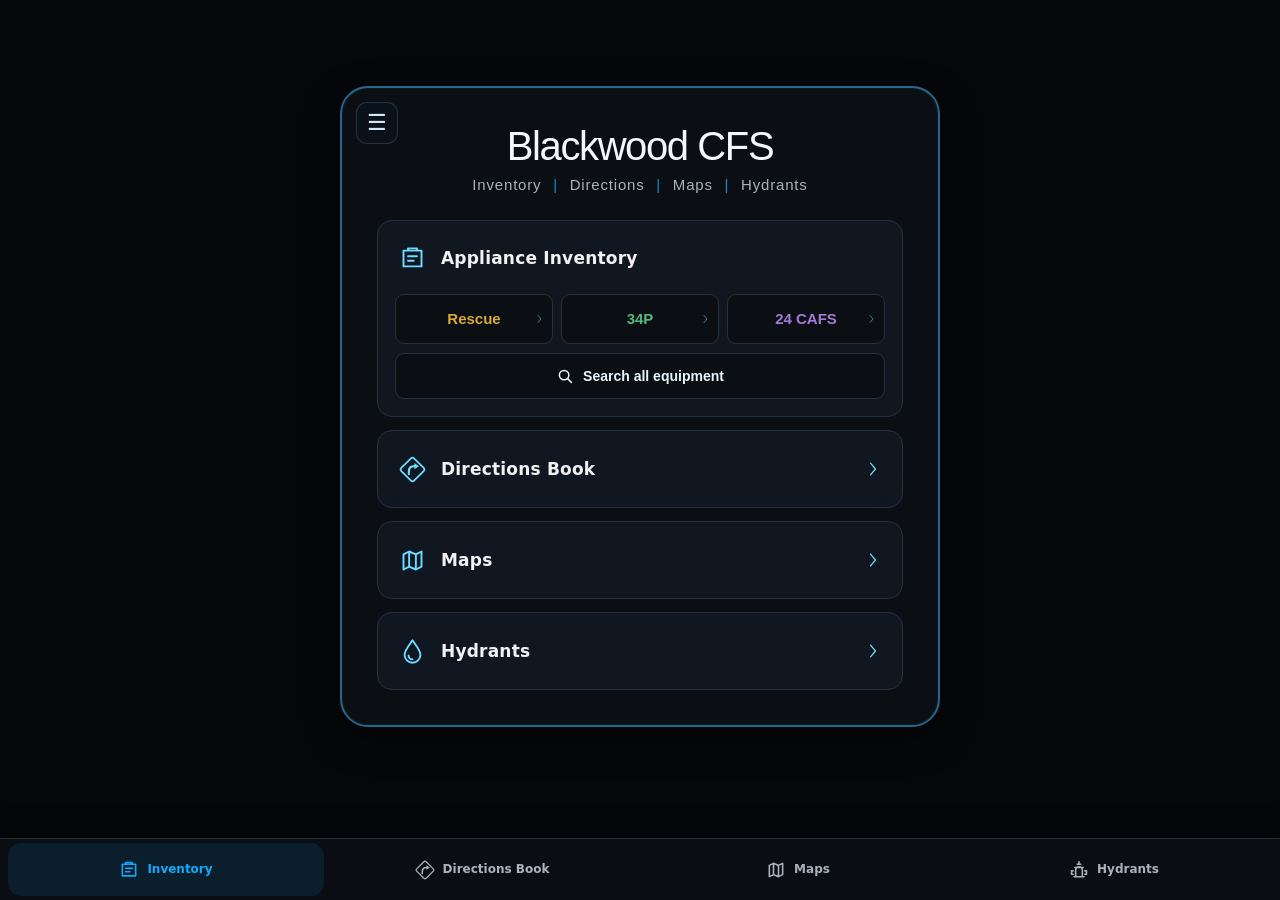
==== index.html @ 90e68436 "c" ====
<!doctype html>
<html lang="en">
<head>
<!--
Blackwood CFS v2.0 standard photo folders:
photos/rescue/lockers/  and photos/rescue/items/
photos/34p/lockers/     and photos/34p/items/
photos/cafs24/lockers/  and photos/cafs24/items/
Every displayed file caption is intended to show the full path to use.
-->

<meta charset="utf-8">
<meta name="viewport" content="width=device-width, initial-scale=1, viewport-fit=cover">
<title>Blackwood CFS</title>
<script>
try {
  let initialPalette = localStorage.getItem("inventoryPalette") || "default-blue";
  if (!localStorage.getItem("inventoryDefaultBlueMigration.v1")) {
    if (!["default-blue", "light"].includes(initialPalette)) {
      initialPalette = "default-blue";
      localStorage.setItem("inventoryPalette", initialPalette);
    }
    localStorage.setItem("inventoryDefaultBlueMigration.v1", "1");
  }
  if (initialPalette === "light") document.documentElement.classList.add("inventory-light-preload");
  if (initialPalette === "default-blue") document.documentElement.classList.add("inventory-default-blue-preload");
} catch(e) {}
</script>


<style>
:root {
  --bg: #f8fafc;
  --surface: #ffffff;
  --surface-2: #f1f5f9;
  --card: #ffffff;
  --text: #1f2937;
  --muted: #64748b;
  --line: #e2e8f0;
  --accent: #b3261e;
  --accent-2: #6750a4;
  --accent-soft: #fceeee;
  --success-bg: #e8f5e9;
  --success-text: #1b5e20;
  --danger-bg: #ffebee;
  --danger-text: #b71c1c;
  --warning-bg: #fff8e1;
  --warning-text: #7a4f01;
  --shadow: 0 1px 3px rgba(15, 23, 42, 0.08), 0 8px 24px rgba(15, 23, 42, 0.06);
  --glow: 0 0 0 rgba(0,0,0,0);
}

body.dark {
  --bg: #060b16;
  --surface: #0b1220;
  --surface-2: #111c2f;
  --card: #0f1a2b;
  --text: #e6f7ff;
  --muted: #93a9c7;
  --line: #23425f;
  --accent: #28d7ff;
  --accent-2: #7c3cff;
  --accent-soft: rgba(40, 215, 255, 0.09);
  --success-bg: rgba(20, 184, 166, 0.16);
  --success-text: #7ef9e7;
  --danger-bg: rgba(255, 82, 119, 0.15);
  --danger-text: #ff9aae;
  --warning-bg: rgba(245, 158, 11, 0.16);
  --warning-text: #ffd68a;
  --shadow:
    0 1px 2px rgba(0,0,0,0.75),
    0 10px 30px rgba(0,0,0,0.42),
    0 0 18px rgba(40, 215, 255, 0.055);
  --glow:
    0 0 0 1px rgba(40, 215, 255, 0.18),
    0 0 18px rgba(40, 215, 255, 0.18);
}

* { box-sizing: border-box; }

html { scroll-behavior: smooth; }

body {
  margin: 0;
  font-family: Roboto, -apple-system, BlinkMacSystemFont, "Segoe UI", Arial, sans-serif;
  background:
    radial-gradient(circle at top left, rgba(103,80,164,0.08), transparent 34rem),
    var(--bg);
  color: var(--text);
  transition: background 0.2s ease, color 0.2s ease;
}

header {
  position: sticky;
  top: 0;
  z-index: 20;
  background: color-mix(in srgb, var(--surface) 94%, transparent);
  backdrop-filter: blur(14px);
  border-bottom: 1px solid var(--line);
  padding: 12px 16px 10px;
  box-shadow:
    0 1px 2px rgba(15,23,42,0.05),
    0 4px 12px rgba(15,23,42,0.06);
}

.header-top {
  display: flex;
  justify-content: space-between;
  gap: 12px;
  align-items: flex-start;
}

.header-actions {
  display: flex;
  gap: 8px;
  align-items: center;
  flex: 0 0 auto;
}

h1 {
  margin: 0;
  font-size: 1.24rem;
  line-height: 1.18;
  font-weight: 600;
  letter-spacing: -0.02em;
}

.built {
  color: var(--muted);
  font-size: 0.78rem;
  white-space: nowrap;
  margin-top: 3px;
}

.search {
  justify-content: center;
  margin-top: 12px;
  display: flex;
  gap: 8px;
}

input {
  flex: 1;
  padding: 12px 14px;
  border: 1px solid var(--line);
  border-radius: 999px;
  font-size: 1rem;
  background: var(--surface);
  color: var(--text);
  outline: none;
  box-shadow: inset 0 0 0 1px transparent;
}

input:focus {
  border-color: var(--accent-2);
  box-shadow: 0 0 0 3px color-mix(in srgb, var(--accent-2) 22%, transparent);
}

button {
  border: 1px solid var(--line);
  background: var(--surface);
  color: var(--text);
  border-radius: 999px;
  padding: 9px 13px;
  cursor: pointer;
  font-size: 0.9rem;
  box-shadow: 0 1px 2px rgba(15,23,42,0.06);
  transition: transform 0.12s ease, background 0.12s ease, border-color 0.12s ease;
}

button:hover {
  transform: translateY(-1px);
  background: var(--surface-2);
}

button.active {
  background: var(--accent);
  color: white;
  border-color: var(--accent);
}

body.dark button.active {
  color: #2b0b08;
}

.toggle-pill {
  display: inline-flex;
  align-items: center;
  gap: 6px;
  padding-inline: 11px;
}

.tabs {
  justify-content: flex-start;
  margin-top: 12px;
  margin-bottom: 0px;
  display: flex;
  gap: 8px;
  overflow-x: auto;
  padding-top: 4px;
  padding-bottom: 10px;
  padding-left: 4px;
  padding-right: 10px;
  scroll-padding-left: 12px;
  -webkit-overflow-scrolling: touch;
}

main {
  max-width: 1120px;
  margin: 0 auto;
  padding: 16px;
}

.summary:empty {
  display: none;
}

.summary {
  display: grid;
  grid-template-columns: repeat(3, 1fr);
  gap: 6px;
  margin-bottom: 8px;
}

.stat {
  text-align:center;
  background: var(--surface);
  border: 1px solid var(--line);
  border-radius: 12px;
  padding: 6px 8px;
  box-shadow: 0 1px 2px rgba(15,23,42,0.04);
}

.stat strong {
  display: block;
  font-size: 0.95rem;
  font-weight: 600;
  line-height: 1.1;
}

.stat span {
  color: var(--muted);
  font-size: 0.68rem;
  line-height: 1.1;
}

.stat-button {
  cursor: pointer;
  color: var(--text);
  font: inherit;
}

.stat-button:hover {
  transform: translateY(-1px);
  border-color: var(--accent);
}

.stat-ok {
  background: color-mix(in srgb, var(--success-bg) 42%, var(--surface));
  border-color: color-mix(in srgb, var(--success-text) 18%, var(--line));
}

.stat-alert {
  background: color-mix(in srgb, var(--danger-bg) 42%, var(--surface));
  border-color: color-mix(in srgb, var(--danger-text) 22%, var(--line));
}

.stat-alert strong {
  color: var(--danger-text);
}

.stat-ok strong {
  color: var(--success-text);
}

#expandCollapseStat strong {
  font-size: 1.35rem;
}

#starredStat strong {
  color: color-mix(in srgb, var(--accent-2) 75%, var(--text));
}

.photo-card {
  background: var(--surface);
  border: 1px solid var(--line);
  border-radius: 22px;
  overflow: hidden;
  margin-bottom: 14px;
  box-shadow: var(--shadow);
}

.photo-card img {
  width: 100%;
  max-height: 440px;
  object-fit: contain;
  background: #0b1120;
  display: block;
}

.photo-card img + img {
  border-top: 1px solid var(--line);
}

.photo-card .photo-text {
  text-align:center;
  padding: 14px 16px;
}

.photo-card h2 {
  margin: 0 0 4px;
  font-size: 1.16rem;
  font-weight: 600;
}

.photo-card p {
  margin: 0;
  color: var(--muted);
}

.group {
  background: var(--surface);
  border: 1px solid var(--line);
  border-radius: 22px;
  margin-bottom: 14px;
  overflow: hidden;
  box-shadow: var(--shadow);
}

.group-title {
  position: relative;
  padding: 14px 44px 14px 16px;
  background: var(--accent-soft);
  border-bottom: 1px solid var(--line);
  cursor: pointer;
  user-select: none;
}
.group-title::after {
  content: "−";
  position: absolute;
  right: 16px;
  top: 50%;
  transform: translateY(-50%);
  color: var(--muted);
  font-size: 1.1rem;
}
.group.collapsed .group-title::after {
  content: "+";
}
.group.collapsed .items-grid {
  display: none;
}

.group-title h3 {
  text-align: center;
  margin: 0;
  font-size: 1.05rem;
  font-weight: 600;
}

.group-title small {
  display:block;
  text-align:center;
  color: var(--muted);
  margin-top: 2px;
}

.items-grid {
  display: grid;
  grid-template-columns: repeat(2, minmax(0, 1fr));
  gap: 8px;
  padding: 8px;
  background: var(--surface-2);
}

.item {
  position: relative;
  padding: 12px 10px 34px;
  border: 1px solid var(--line);
  border-radius: 18px;
  background: var(--card);
  box-shadow:
    0 1px 2px rgba(15,23,42,0.05),
    0 4px 12px rgba(15,23,42,0.06);
}

.item.in-service {
  background: var(--card);
  border-color: var(--line);
}

.item.not-in-service {
  background: var(--card);
  border-color: color-mix(in srgb, var(--danger-text) 32%, var(--line));
}

.item:last-child { border-bottom: 1px solid var(--line); }

.fav-btn {
  position: absolute;
  bottom: 7px;
  left: 8px;
  border: none;
  background: transparent;
  box-shadow: none;
  padding: 2px 4px;
  font-size: 1.05rem;
  line-height: 1;
  color: var(--muted);
}
.fav-btn:hover {
  transform: none;
  background: transparent;
}
.fav-btn.active {
  color: #f59e0b;
}

.status-pill {
  position: absolute;
  bottom: 10px;
  right: 10px;
  border-radius: 999px;
  padding: 2px 6px;
  font-size: 0.62rem;
  font-weight: 400;
  text-transform: uppercase;
  letter-spacing: 0.04em;
  border: 1px solid rgba(0,0,0,0.08);
}

.status-pill.in-service {
  background: var(--success-bg);
  color: var(--success-text);
}

.status-pill.not-in-service {
  background: var(--danger-bg);
  color: var(--danger-text);
}

.item-main {
  display: flex;
  gap: 10px;
  justify-content: space-between;
  align-items: start;
}

.item-name {
  text-align:center;
  width:100%;
  font-weight: 600;
  font-size: 0.92rem;
  line-height: 1.22;
  margin-bottom: 2px;
}

.qty {
  flex: 0 0 auto;
  background: var(--surface-2);
  border-radius: 999px;
  padding: 3px 8px;
  font-size: 0.82rem;
  color: var(--text);
}

.meta {
  text-align:center;
  color: var(--muted);
  margin-top: 5px;
  font-size: 0.78rem;
}

.desc, .notes {
  margin-top: 9px;
  white-space: pre-wrap;
  line-height: 1.38;
}

.desc {
  text-align:center;
  background: var(--surface-2);
  border-left: 3px solid var(--accent);
  padding: 7px 8px;
  border-radius: 12px;
}

.notes {
  text-align:center;
  color: var(--muted);
}

.badge-row {
  display: flex;
  flex-wrap: wrap;
  justify-content: center;
  gap: 6px;
  margin-top: 9px;
}

.badge {
  border: 1px solid var(--line);
  border-radius: 999px;
  padding: 2px 8px;
  font-size: 0.76rem;
  color: var(--muted);
  background: var(--surface);
}

.badge.status-missing, .badge.status-damaged, .badge.status-out {
  background: var(--danger-bg);
  color: var(--danger-text);
}

.badge.status-review, .badge.status-replace {
  background: var(--warning-bg);
  color: var(--warning-text);
}

.empty {
  background: var(--surface);
  border: 1px dashed var(--line);
  border-radius: 18px;
  padding: 24px;
  text-align: center;
  color: var(--muted);
}

.footer {
  text-align:center;
  color: var(--muted);
  font-size: 0.82rem;
  padding: 20px 4px 40px;
}

@media (min-width: 720px) {
  /* desktop density reset */
  .summary { grid-template-columns: repeat(3, 1fr); }
  .items-grid { grid-template-columns: repeat(2, minmax(0, 1fr)); gap: 12px; padding: 12px; }
  .item { padding: 14px 14px 42px; }
  .item-name { font-size: 1rem; }
  .meta { font-size: 0.88rem; }
  .status-pill { font-size: 0.68rem; padding: 2px 7px; }
  h1 { font-size: 1.45rem; }
}


.menu-btn {
  width: 40px;
  height: 40px;
  padding: 0;
  display: inline-flex;
  align-items: center;
  justify-content: center;
  font-size: 1.25rem;
}

.drawer-backdrop {
  position: fixed;
  inset: 0;
  background: rgba(15, 23, 42, 0.42);
  opacity: 0;
  pointer-events: none;
  transition: opacity 0.18s ease;
  z-index: 80;
}

.drawer-backdrop.open {
  opacity: 1;
  pointer-events: auto;
}

.drawer {
  position: fixed;
  top: 0;
  left: 0;
  width: min(82vw, 320px);
  height: 100vh;
  background: var(--surface);
  color: var(--text);
  border-right: 1px solid var(--line);
  box-shadow: 0 12px 32px rgba(15,23,42,0.24);
  transform: translateX(-105%);
  transition: transform 0.2s ease;
  z-index: 90;
  padding: 16px;
}

.drawer.open {
  transform: translateX(0);
}

.drawer-header {
  display: flex;
  justify-content: space-between;
  align-items: center;
  gap: 12px;
  margin-bottom: 16px;
}

.drawer-title {
  font-size: 1.05rem;
  font-weight: 600;
}

.drawer-subtitle {
  color: var(--muted);
  font-size: 0.82rem;
  margin-top: 2px;
}

.truck-list {
  display: grid;
  gap: 8px;
}

.truck-option {
  width: 100%;
  border-radius: 16px;
  text-align: left;
  padding: 12px 14px;
  box-shadow: none;
}

.truck-option.active {
  background: var(--accent);
  color: white;
  border-color: var(--accent);
}

body.dark .truck-option.active {
  color: #2b0b08;
}

.truck-option small {
  display: block;
  margin-top: 3px;
  opacity: 0.78;
}

.drawer-note {
  margin-top: 16px;
  padding: 12px;
  background: var(--surface-2);
  border-radius: 14px;
  color: var(--muted);
  font-size: 0.84rem;
  line-height: 1.35;
}


body.dark {
  background:
    radial-gradient(circle at top left, rgba(40, 215, 255, 0.13), transparent 30rem),
    radial-gradient(circle at top right, rgba(124, 60, 255, 0.10), transparent 28rem),
    linear-gradient(180deg, #060b16 0%, #07111f 100%);
}

body.dark header {
  border-bottom-color: rgba(40, 215, 255, 0.22);
  box-shadow:
    0 1px 0 rgba(40, 215, 255, 0.14),
    0 8px 22px rgba(0,0,0,0.34);
}

body.dark input {
  border-color: rgba(40, 215, 255, 0.22);
  box-shadow: inset 0 0 0 1px rgba(40, 215, 255, 0.06);
}

body.dark input:focus {
  border-color: #28d7ff;
  box-shadow:
    0 0 0 3px rgba(40, 215, 255, 0.18),
    0 0 20px rgba(40, 215, 255, 0.22);
}

body.dark button {
  border-color: rgba(40, 215, 255, 0.20);
}

body.dark button:hover {
  box-shadow: var(--glow);
}

body.dark button.active {
  background: rgba(40, 215, 255, 0.08);
  color: #dff9ff;
  border-color: #28d7ff;
  box-shadow:
    0 0 0 2px rgba(40, 215, 255, 0.20),
    0 0 16px rgba(40, 215, 255, 0.22);
}

body.dark .photo-card,
body.dark .group,
body.dark .stat,
body.dark .drawer {
  border-color: rgba(40, 215, 255, 0.15);
  box-shadow: var(--shadow);
}

body.dark .group-title {
  background: rgba(40, 215, 255, 0.08);
  border: 1px solid rgba(40, 215, 255, 0.42);
  border-bottom-color: rgba(40, 215, 255, 0.42);
  box-shadow:
    0 0 0 1px rgba(40, 215, 255, 0.14),
    0 0 12px rgba(40, 215, 255, 0.12);
}

body.dark .item {
  border-color: rgba(40, 215, 255, 0.13);
  box-shadow:
    0 1px 2px rgba(0,0,0,0.55),
    0 8px 20px rgba(0,0,0,0.28),
    0 0 12px rgba(40, 215, 255, 0.045);
}

body.dark .item:hover {
  border-color: rgba(40, 215, 255, 0.32);
  box-shadow:
    0 1px 2px rgba(0,0,0,0.55),
    0 10px 24px rgba(0,0,0,0.34),
    0 0 18px rgba(40, 215, 255, 0.13);
}

body.dark .desc {
  background: rgba(40, 215, 255, 0.028);
  border-left-color: rgba(40, 215, 255, 0.65);
}

body.dark .status-pill.in-service {
  box-shadow: 0 0 10px rgba(126, 249, 231, 0.18);
}

body.dark .status-pill.not-in-service {
  box-shadow: 0 0 10px rgba(255, 154, 174, 0.18);
}

body.dark .fav-btn.active {
  color: #ffd166;
  text-shadow: 0 0 12px rgba(255, 209, 102, 0.45);
}

body.dark .drawer-backdrop {
  background: rgba(0, 8, 20, 0.62);
}


body.dark .photo-card .photo-text {
  background: transparent;
  border-top: 1px solid rgba(40, 215, 255, 0.16);
  box-shadow: none;
}


main {
  padding-bottom: calc(20px + env(safe-area-inset-bottom));
}

footer {
  padding-bottom: calc(26px + env(safe-area-inset-bottom));
}


/* Palette system: applied as body.palette-blue/green/yellow/red.
   Works with existing light/dark mode variables and keeps the app static-hosting friendly. */

body.palette-blue {
  --accent: #2563eb;
  --accent-2: #0284c7;
  --accent-soft: #eff6ff;
}

body.dark.palette-blue {
  --bg: #060b16;
  --surface: #0b1220;
  --surface-2: #111c2f;
  --card: #0f1a2b;
  --text: #e6f7ff;
  --muted: #93a9c7;
  --line: #23425f;
  --accent: #28d7ff;
  --accent-2: #7c3cff;
  --accent-soft: rgba(40, 215, 255, 0.08);
}

body.palette-green {
  --accent: #2e7d32;
  --accent-2: #00897b;
  --accent-soft: #eef8ef;
}

body.dark.palette-green {
  --bg: #06110c;
  --surface: #0a1a12;
  --surface-2: #10251a;
  --card: #0f2218;
  --text: #eafff1;
  --muted: #a9cbb7;
  --line: #244c35;
  --accent: #35e081;
  --accent-2: #00bfa5;
  --accent-soft: rgba(53, 224, 129, 0.08);
  --success-bg: rgba(53, 224, 129, 0.16);
  --success-text: #a6ffd0;
}

body.palette-yellow {
  --accent: #b7791f;
  --accent-2: #f59e0b;
  --accent-soft: #fff7e6;
}

body.dark.palette-yellow {
  --bg: #121005;
  --surface: #1c180b;
  --surface-2: #2a230e;
  --card: #241e0d;
  --text: #fff8df;
  --muted: #d9c892;
  --line: #5f4a19;
  --accent: #ffd34d;
  --accent-2: #ff9f1c;
  --accent-soft: rgba(255, 211, 77, 0.09);
  --success-bg: rgba(46, 125, 50, 0.18);
  --success-text: #a8f0b2;
}

body.palette-red {
  --accent: #a63a2b;
  --accent-2: #c2410c;
  --accent-soft: #fff0ed;
}

body.dark.palette-red {
  --bg: #140808;
  --surface: #200d0d;
  --surface-2: #2d1312;
  --card: #2a1110;
  --text: #fff0ee;
  --muted: #d8aaa4;
  --line: #66302a;
  --accent: #ff6b57;
  --accent-2: #ffb703;
  --accent-soft: rgba(255, 107, 87, 0.085);
  --success-bg: rgba(20, 184, 166, 0.14);
  --success-text: #91f3df;
}

/* Theme-aware neon behaviour. These use current palette variables. */
body.dark {
  background:
    radial-gradient(circle at top left, color-mix(in srgb, var(--accent) 13%, transparent), transparent 30rem),
    radial-gradient(circle at top right, color-mix(in srgb, var(--accent-2) 10%, transparent), transparent 28rem),
    linear-gradient(180deg, var(--bg) 0%, color-mix(in srgb, var(--bg) 86%, black) 100%);
}

body.dark header {
  border-bottom-color: color-mix(in srgb, var(--accent) 22%, transparent);
  box-shadow:
    0 1px 0 color-mix(in srgb, var(--accent) 14%, transparent),
    0 8px 22px rgba(0,0,0,0.34);
}

body.dark input {
  border-color: color-mix(in srgb, var(--accent) 22%, transparent);
  box-shadow: inset 0 0 0 1px color-mix(in srgb, var(--accent) 6%, transparent);
}

body.dark input:focus {
  border-color: var(--accent);
  box-shadow:
    0 0 0 3px color-mix(in srgb, var(--accent) 18%, transparent),
    0 0 20px color-mix(in srgb, var(--accent) 22%, transparent);
}

body.dark button {
  border-color: color-mix(in srgb, var(--accent) 20%, transparent);
}

body.dark button:hover {
  box-shadow:
    0 0 0 1px color-mix(in srgb, var(--accent) 18%, transparent),
    0 0 14px color-mix(in srgb, var(--accent) 14%, transparent);
}

body.dark button.active {
  background: color-mix(in srgb, var(--accent) 8%, transparent);
  color: color-mix(in srgb, var(--accent) 32%, white);
  border-color: var(--accent);
  box-shadow:
    0 0 0 2px color-mix(in srgb, var(--accent) 20%, transparent),
    0 0 16px color-mix(in srgb, var(--accent) 22%, transparent);
}

body.dark .photo-card,
body.dark .group,
body.dark .stat,
body.dark .drawer {
  border-color: color-mix(in srgb, var(--accent) 15%, transparent);
  box-shadow:
    0 1px 2px rgba(0,0,0,0.75),
    0 10px 30px rgba(0,0,0,0.42),
    0 0 18px color-mix(in srgb, var(--accent) 5%, transparent);
}

body.dark .group-title {
  background: color-mix(in srgb, var(--accent) 8%, transparent);
  border: 1px solid color-mix(in srgb, var(--accent) 42%, transparent);
  border-bottom-color: color-mix(in srgb, var(--accent) 42%, transparent);
  box-shadow:
    0 0 0 1px color-mix(in srgb, var(--accent) 14%, transparent),
    0 0 12px color-mix(in srgb, var(--accent) 12%, transparent);
}

body.dark .item {
  border-color: color-mix(in srgb, var(--accent) 13%, transparent);
  box-shadow:
    0 1px 2px rgba(0,0,0,0.55),
    0 8px 20px rgba(0,0,0,0.28),
    0 0 12px color-mix(in srgb, var(--accent) 4%, transparent);
}

body.dark .item:hover {
  border-color: color-mix(in srgb, var(--accent) 32%, transparent);
  box-shadow:
    0 1px 2px rgba(0,0,0,0.55),
    0 10px 24px rgba(0,0,0,0.34),
    0 0 18px color-mix(in srgb, var(--accent) 13%, transparent);
}

body.dark .desc {
  background: color-mix(in srgb, var(--accent) 3%, transparent);
  border-left-color: color-mix(in srgb, var(--accent) 65%, transparent);
}

body.dark .status-pill.in-service {
  box-shadow: 0 0 10px color-mix(in srgb, var(--success-text) 18%, transparent);
}

body.dark .status-pill.not-in-service {
  box-shadow: 0 0 10px color-mix(in srgb, var(--danger-text) 18%, transparent);
}

body.dark .fav-btn.active {
  color: color-mix(in srgb, var(--accent-2) 72%, #ffd166);
  text-shadow: 0 0 12px color-mix(in srgb, var(--accent-2) 45%, transparent);
}

body.dark .drawer-backdrop {
  background: rgba(0, 8, 20, 0.62);
}

/* Theme picker in side drawer */
.theme-section {
  margin-top: 18px;
}

.theme-section-title {
  font-size: 0.78rem;
  text-transform: uppercase;
  letter-spacing: 0.08em;
  color: var(--muted);
  margin-bottom: 8px;
}

.theme-list {
  display: grid;
  gap: 8px;
}

.theme-option {
  width: 100%;
  border-radius: 16px;
  text-align: left;
  padding: 10px 12px;
  box-shadow: none;
  display: flex;
  align-items: center;
  gap: 10px;
}

.theme-dot {
  width: 18px;
  height: 18px;
  border-radius: 999px;
  border: 1px solid rgba(255,255,255,0.35);
  flex: 0 0 auto;
}

.theme-dot.blue { background: linear-gradient(135deg, #28d7ff, #7c3cff); }
.theme-dot.green { background: linear-gradient(135deg, #35e081, #00bfa5); }
.theme-dot.yellow { background: linear-gradient(135deg, #ffd34d, #ff9f1c); }
.theme-dot.red { background: linear-gradient(135deg, #ff6b57, #ffb703); }

.theme-option.active {
  border-color: var(--accent);
  background: color-mix(in srgb, var(--accent) 8%, transparent);
  box-shadow:
    0 0 0 1px color-mix(in srgb, var(--accent) 12%, transparent),
    0 0 12px color-mix(in srgb, var(--accent) 10%, transparent);
}

/* Prevent neon heading edges being clipped by their containers */
.group {
  overflow: visible;
}

.group-title {
  border-radius: 20px;
  margin: 0;
}

main {
  padding-bottom: calc(28px + env(safe-area-inset-bottom));
}

.footer {
  padding-bottom: calc(32px + env(safe-area-inset-bottom));
}


/* Drawer/menu contrast fixes */
.drawer,
.drawer * {
  color: var(--text);
}

.drawer-subtitle,
.drawer-note,
.theme-section-title,
.truck-option small {
  color: var(--muted);
}

.truck-option,
.theme-option {
  background: var(--surface);
  color: var(--text);
  border-color: var(--line);
}

.truck-option.active,
.theme-option.active {
  color: var(--text);
}

body.dark .truck-option,
body.dark .theme-option {
  background: var(--surface);
  color: var(--text);
  border-color: color-mix(in srgb, var(--accent) 18%, var(--line));
}

body.dark .truck-option.active,
body.dark .theme-option.active {
  color: var(--text);
  background: color-mix(in srgb, var(--accent) 5%, var(--surface));
  border-color: color-mix(in srgb, var(--accent) 68%, var(--line));
  box-shadow:
    0 0 0 1px color-mix(in srgb, var(--accent) 26%, transparent),
    0 0 16px color-mix(in srgb, var(--accent) 14%, transparent);
}

body.dark .truck-option.active small {
  color: color-mix(in srgb, var(--text) 78%, var(--muted));
}

/* Compact dark/light mode toggle */
#darkToggle {
  font-size: 0.74rem;
  padding: 6px 9px;
  line-height: 1;
  min-height: 30px;
}

.header-actions {
  align-items: flex-start;
}


.truck-option.active,
.theme-option.active {
  background: color-mix(in srgb, var(--accent) 4%, var(--surface));
  border-color: color-mix(in srgb, var(--accent) 52%, var(--line));
  box-shadow:
    0 0 0 1px color-mix(in srgb, var(--accent) 18%, transparent),
    0 0 10px color-mix(in srgb, var(--accent) 10%, transparent);
}


/* Item detail modal: active for all items */
.item.clickable {
  cursor: pointer;
}

.item.clickable:hover {
  transform: translateY(-1px);
}

.modal-backdrop {
  position: fixed;
  inset: 0;
  background: rgba(15, 23, 42, 0.55);
  opacity: 0;
  pointer-events: none;
  transition: opacity 0.18s ease;
  z-index: 110;
}

.modal-backdrop.open {
  opacity: 1;
  pointer-events: auto;
}

.item-modal {
  position: fixed;
  left: 50%;
  bottom: max(14px, env(safe-area-inset-bottom));
  transform: translate(-50%, 110%);
  width: min(94vw, 520px);
  max-height: min(82vh, 720px);
  overflow: auto;
  background: var(--surface);
  color: var(--text);
  border: 1px solid var(--line);
  border-radius: 24px 24px 18px 18px;
  box-shadow:
    0 20px 60px rgba(0,0,0,0.32),
    0 0 0 1px rgba(255,255,255,0.04);
  transition: transform 0.22s ease;
  z-index: 120;
}

.item-modal.open {
  transform: translate(-50%, 0);
}

body.dark .item-modal {
  border-color: color-mix(in srgb, var(--accent) 30%, var(--line));
  box-shadow:
    0 20px 70px rgba(0,0,0,0.62),
    0 0 0 1px color-mix(in srgb, var(--accent) 18%, transparent),
    0 0 28px color-mix(in srgb, var(--accent) 11%, transparent);
}

.modal-photo {
  width: 100%;
  min-height: 160px;
  max-height: 280px;
  background:
    linear-gradient(135deg, var(--surface-2), color-mix(in srgb, var(--accent) 5%, var(--surface-2)));
  border-bottom: 1px solid var(--line);
  display: flex;
  align-items: center;
  justify-content: center;
  color: var(--muted);
  text-align: center;
  padding: 20px;
}

.modal-photo img {
  width: 100%;
  max-height: 280px;
  object-fit: contain;
  display: block;
}

.modal-body {
  padding: 16px;
}

.modal-top {
  display: flex;
  align-items: flex-start;
  justify-content: space-between;
  gap: 12px;
  margin-bottom: 10px;
}

.modal-title {
  font-size: 1.25rem;
  line-height: 1.18;
  font-weight: 650;
  margin: 0;
}

.modal-close {
  flex: 0 0 auto;
  width: 36px;
  height: 36px;
  padding: 0;
  display: inline-flex;
  align-items: center;
  justify-content: center;
  font-size: 1.25rem;
}

.modal-detail-grid {
  display: grid;
  grid-template-columns: 1fr;
  gap: 8px;
  margin-top: 12px;
}

.modal-field {
  background: var(--surface-2);
  border: 1px solid var(--line);
  border-radius: 14px;
  padding: 10px 12px;
}

.modal-field-label {
  color: var(--muted);
  font-size: 0.72rem;
  text-transform: uppercase;
  letter-spacing: 0.07em;
  margin-bottom: 3px;
}

.modal-field-value {
  white-space: pre-wrap;
  line-height: 1.35;
}

.modal-pill-row {
  display: flex;
  flex-wrap: wrap;
  gap: 6px;
  margin-top: 10px;
}

.modal-hint {
  color: var(--muted);
  font-size: 0.78rem;
  margin-top: 12px;
  text-align: center;
}

@media (min-width: 640px) {
  .modal-detail-grid {
    grid-template-columns: 1fr 1fr;
  }
  .modal-field.full {
    grid-column: 1 / -1;
  }
}




.stat strong {
  font-size: 1.45rem;
  font-weight: 600;
  line-height: 1;
}

.stat span {
  text-transform: uppercase;
  letter-spacing: 0.06em;
  font-weight: 600;
  font-size: 0.74rem;
}

.stat {
  border-width: 1.5px;
  box-shadow:
    0 2px 10px rgba(0,0,0,0.06);
}

body.dark .stat {
  box-shadow:
    0 4px 14px rgba(0,0,0,0.35);
}


.modal-pill-row {
  align-items: center;
}

.service-toggle.service-active,
.service-toggle.service-out {
  box-shadow: none;
}

.modal-star-toggle {
  flex: 0 0 auto;
  justify-content: center;
  font-size: 1.05rem;
  padding: 2px 4px;
  line-height: 1;
  border: none;
  background: transparent;
  color: var(--muted);
  box-shadow: none;
}

.modal-star-toggle:hover {
  transform: none;
  background: transparent;
}

.modal-star-toggle.active {
  color: #f59e0b;
  background: transparent;
  border: none;
  box-shadow: none;
}

body.dark .modal-star-toggle.active {
  color: color-mix(in srgb, var(--accent-2) 72%, #ffd166);
  text-shadow: 0 0 12px color-mix(in srgb, var(--accent-2) 45%, transparent);
}


/* Modal service buttons: active state matches tile status pill colours */
.service-toggle {
  background: var(--surface) !important;
  color: var(--muted) !important;
  border: 1px solid var(--line) !important;
  box-shadow: none !important;
  opacity: 0.72;
}

.service-toggle.service-active {
  background: var(--success-bg) !important;
  color: var(--success-text) !important;
  border-color: color-mix(in srgb, var(--success-text) 28%, var(--line)) !important;
  opacity: 1;
}

.service-toggle.service-out {
  background: var(--danger-bg) !important;
  color: var(--danger-text) !important;
  border-color: color-mix(in srgb, var(--danger-text) 28%, var(--line)) !important;
  opacity: 1;
}

body.dark .service-toggle.service-active {
  box-shadow: 0 0 10px color-mix(in srgb, var(--success-text) 18%, transparent) !important;
}

body.dark .service-toggle.service-out {
  box-shadow: 0 0 10px color-mix(in srgb, var(--danger-text) 18%, transparent) !important;
}


/* v1.10.12 - tidy modal pills */
.service-toggle-row{
  display:flex;
  align-items:center;
  justify-content:center;
  gap:8px;
}

.service-toggle{
  min-width:92px;
  text-align:center;
  justify-content:center;
  align-items:center;
  display:inline-flex;
  text-transform:uppercase;
  letter-spacing:.04em;
  font-weight:500;
  font-size:0.64rem;
}

.modal-star-toggle{
  display:inline-flex;
  align-items:center;
  justify-content:center;
  width:28px;
  height:28px;
  line-height:1;
  padding:0;
  vertical-align:middle;
}

.modal-star-toggle.active,
.modal-star-toggle{
  transform:none !important;
}

.modal-star-toggle.active{
  display:inline-flex;
  align-items:center;
  justify-content:center;
}


/* v1.10.14 - modal service pills match tile status pills exactly */
.service-toggle {
  min-width: unset !important;
  width: auto !important;
  display: inline-flex !important;
  align-items: center !important;
  justify-content: center !important;
  border-radius: 999px !important;
  padding: 2px 7px !important;
  font-size: 0.68rem !important;
  font-weight: 400 !important;
  text-transform: uppercase !important;
  letter-spacing: 0.04em !important;
  line-height: 1 !important;
  border: 1px solid rgba(0,0,0,0.08) !important;
  box-shadow: none !important;
  opacity: 1 !important;
}

.service-toggle:not(.service-active):not(.service-out) {
  background: var(--surface) !important;
  color: var(--muted) !important;
}

.service-toggle.service-active {
  background: var(--success-bg) !important;
  color: var(--success-text) !important;
  border-color: rgba(0,0,0,0.08) !important;
}

.service-toggle.service-out {
  background: var(--danger-bg) !important;
  color: var(--danger-text) !important;
  border-color: rgba(0,0,0,0.08) !important;
}

body.dark .service-toggle.service-active {
  box-shadow: 0 0 10px color-mix(in srgb, var(--success-text) 18%, transparent) !important;
}

body.dark .service-toggle.service-out {
  box-shadow: 0 0 10px color-mix(in srgb, var(--danger-text) 18%, transparent) !important;
}

.service-toggle-row {
  gap: 6px !important;
  align-items: center !important;
}


/* v1.11.0 quiz */
.quiz-modal {
  width: min(94vw, 560px);
}

.quiz-panel {
  margin-top: 12px;
}

.quiz-check {
  display: block;
  padding: 8px 0;
  color: var(--text);
}

.quiz-check input {
  width: auto;
  margin-right: 8px;
}

.quiz-check.muted {
  color: var(--muted);
}

.quiz-check span {
  font-size: 0.82rem;
  color: var(--muted);
}

.quiz-main-btn {
  width: 100%;
  margin-top: 12px;
}

.quiz-progress {
  text-align: center;
  color: var(--muted);
  font-size: 0.86rem;
  margin-bottom: 10px;
}

.quiz-card {
  width: 100%;
  min-height: 260px;
  border-radius: 24px;
  padding: 0;
  perspective: 1000px;
  background: transparent;
  border: none;
  box-shadow: none;
}

.quiz-card:hover {
  transform: none;
}

.quiz-card-inner {
  position: relative;
  width: 100%;
  min-height: 260px;
  transition: transform 0.45s ease;
  transform-style: preserve-3d;
}

.quiz-card.flipped .quiz-card-inner {
  transform: rotateY(180deg);
}

.quiz-card-face {
  position: absolute;
  inset: 0;
  border: 1px solid var(--line);
  border-radius: 24px;
  background: var(--surface-2);
  color: var(--text);
  box-shadow: var(--shadow);
  display: flex;
  flex-direction: column;
  align-items: center;
  justify-content: center;
  backface-visibility: hidden;
  padding: 22px;
  text-align: center;
}

body.dark .quiz-card-face {
  border-color: color-mix(in srgb, var(--accent) 28%, var(--line));
  box-shadow:
    0 16px 40px rgba(0,0,0,0.42),
    0 0 20px color-mix(in srgb, var(--accent) 10%, transparent);
}

.quiz-back {
  transform: rotateY(180deg);
}

.quiz-label {
  color: var(--muted);
  font-size: 0.76rem;
  text-transform: uppercase;
  letter-spacing: 0.08em;
  margin-bottom: 12px;
}

.quiz-big-text {
  font-size: clamp(1.45rem, 5vw, 2.15rem);
  font-weight: 650;
  line-height: 1.15;
}

.quiz-hint {
  color: var(--muted);
  font-size: 0.82rem;
  margin-top: 16px;
}

.quiz-marking {
  margin-top: 14px;
  justify-content: center;
}

.quiz-result-card {
  text-align: center;
}

.quiz-score {
  font-size: 2.2rem;
  font-weight: 650;
  line-height: 1.1;
}

.quiz-end-buttons {
  justify-content: center;
  margin-top: 14px;
  flex-wrap: wrap;
}


/* v1.11.2 - raise quiz modal slightly */
.quiz-modal.open {
  top: 46vh !important;
  transform: translate(-50%, -46%) !important;
}


/* v1.11.8 - unified modal positioning */
.item-modal.open,
.quiz-modal.open {
  top: 46vh !important;
  transform: translate(-50%, -46%) !important;
}

/* Future-proof any modal using common modal classes */
.modal.open,
.dialog.open,
.floating-card.open {
  top: 46vh !important;
  transform: translate(-50%, -46%) !important;
}


/* v1.11.11 - allow item modal to expand down for long descriptions */
.item-modal {
  max-height: calc(92vh - env(safe-area-inset-bottom)) !important;
  overflow-y: auto !important;
  overscroll-behavior: contain;
}

.item-modal.open {
  top: 46vh !important;
  bottom: auto !important;
  transform: translate(-50%, -46%) !important;
}

/* Give long description fields room before the modal itself needs to scroll */
.modal-field.full .modal-field-value {
  max-height: none;
}

/* But keep extremely long content usable on short screens */
@media (max-height: 720px) {
  .item-modal {
    max-height: calc(88vh - env(safe-area-inset-bottom)) !important;
  }
}


/* v1.13.2 UI refinements */
.menu-btn, #menuBtn, .hamburger, button[aria-label*="menu" i], button[aria-label*="open" i] {
  display: inline-flex !important;
  align-items: center !important;
  justify-content: center !important;
}
.menu-btn svg, #menuBtn svg, .hamburger svg {
  display: block !important;
  margin: auto !important;
}
.photo-card { cursor: pointer; padding: 10px !important; }
.photo-card img, .locker-photo img, .hero-photo img {
  max-height: 170px !important;
  object-fit: cover !important;
}
.photo-card::after {
  content: "Tap photo to enlarge";
  display: block;
  color: var(--muted);
  font-size: 0.72rem;
  text-align: center;
  margin-top: 6px;
}
.photo-card.no-enlarge-hint::after,
.photo-card:has(.photo-text:only-child)::after {
  content: "";
  display: none;
}
.photo-modal {
  width: min(96vw, 820px) !important;
  max-height: calc(92vh - env(safe-area-inset-bottom)) !important;
  overflow: auto !important;
}
.photo-modal-image-wrap { padding: 10px; }
.photo-modal-image-wrap img {
  width: 100%;
  max-height: 74vh;
  object-fit: contain;
  border-radius: 18px;
  display: block;
  background: #000;
}
.photo-modal-caption {
  padding: 0 14px 14px;
  color: var(--muted);
  text-align: center;
  font-size: 0.86rem;
}
.item-modal.open, .quiz-modal.open, .photo-modal.open {
  top: 46vh !important;
  transform: translate(-50%, -46%) !important;
}


/* v1.13.3 - desktop hamburger optical alignment fix */
button[aria-label="Open menu"],
button[aria-label="Menu"],
#menuBtn,
.menu-btn {
  width: 48px !important;
  height: 48px !important;
  min-width: 48px !important;
  min-height: 48px !important;
  padding: 0 !important;
  display: inline-grid !important;
  place-items: center !important;
  line-height: 0 !important;
}

button[aria-label="Open menu"] svg,
button[aria-label="Menu"] svg,
#menuBtn svg,
.menu-btn svg {
  width: 24px !important;
  height: 24px !important;
  display: block !important;
  margin: 0 !important;
  transform: translateX(0.5px);
}

button[aria-label="Open menu"] svg *,
button[aria-label="Menu"] svg *,
#menuBtn svg *,
.menu-btn svg * {
  vector-effect: non-scaling-stroke;
}

/* If the hamburger is text/CSS bars instead of SVG */
button[aria-label="Open menu"] span,
button[aria-label="Menu"] span,
#menuBtn span,
.menu-btn span {
  display: block;
  margin-left: auto;
  margin-right: auto;
}


/* v1.13.4 - issue reporting + quiz hints */
.issue-options {
  display: grid;
  grid-template-columns: 1fr 1fr;
  gap: 8px;
  margin: 10px 0 12px;
}

.issue-option {
  justify-content: center;
  text-align: center;
}

.issue-option.active {
  background: var(--danger-bg) !important;
  color: var(--danger-text) !important;
  border-color: color-mix(in srgb, var(--danger-text) 28%, var(--line)) !important;
}

.issue-textarea {
  width: 100%;
  min-height: 86px;
  resize: vertical;
  border-radius: 16px;
  border: 1px solid var(--line);
  background: var(--surface);
  color: var(--text);
  padding: 10px 12px;
  font: inherit;
  outline: none;
}

.issue-textarea:focus {
  border-color: var(--accent);
  box-shadow: 0 0 0 3px color-mix(in srgb, var(--accent) 16%, transparent);
}

.issue-report-box {
  white-space: pre-wrap;
  word-break: break-word;
  font-size: 0.86rem;
  line-height: 1.35;
  background: var(--surface);
  border: 1px solid var(--line);
  border-radius: 16px;
  padding: 12px;
  color: var(--text);
  max-height: 220px;
  overflow: auto;
}

.issue-actions {
  display: flex;
  flex-wrap: wrap;
  gap: 8px;
  margin-top: 12px;
  justify-content: center;
}

.issue-hint {
  color: var(--muted);
  font-size: 0.78rem;
  line-height: 1.35;
  margin-top: 8px;
  text-align: center;
}

.quiz-progress-row {
  display: flex;
  align-items: center;
  justify-content: center;
  gap: 8px;
  margin-bottom: 10px;
}

.quiz-progress-row .quiz-progress {
  margin: 0 !important;
}

.quiz-hint-pill {
  min-width: unset !important;
  width: auto !important;
  display: inline-flex !important;
  align-items: center !important;
  justify-content: center !important;
  border-radius: 999px !important;
  padding: 2px 7px !important;
  font-size: 0.68rem !important;
  font-weight: 400 !important;
  text-transform: uppercase !important;
  letter-spacing: 0.04em !important;
  line-height: 1 !important;
  border: 1px solid var(--line) !important;
  background: var(--surface) !important;
  color: var(--muted) !important;
  box-shadow: none !important;
}

.quiz-hint-pill.active {
  background: var(--accent-soft) !important;
  color: var(--accent) !important;
  border-color: color-mix(in srgb, var(--accent) 28%, var(--line)) !important;
}

.quiz-hint-value {
  color: var(--accent);
  font-size: 0.82rem;
  text-align: center;
  min-height: 1.1em;
  margin-bottom: 8px;
}


/* v1.13.6 - Report Issue moved into item modal */
.modal-report-issue-btn {
  min-width: unset !important;
  width: auto !important;
  display: inline-flex !important;
  align-items: center !important;
  justify-content: center !important;
  border-radius: 999px !important;
  padding: 2px 7px !important;
  font-size: 0.68rem !important;
  font-weight: 400 !important;
  text-transform: uppercase !important;
  letter-spacing: 0.04em !important;
  line-height: 1 !important;
  border: 1px solid var(--line) !important;
  background: var(--surface) !important;
  color: var(--muted) !important;
  box-shadow: none !important;
}

.modal-report-issue-btn:hover,
.modal-report-issue-btn:focus {
  border-color: color-mix(in srgb, var(--danger-text) 28%, var(--line)) !important;
  color: var(--danger-text) !important;
  background: var(--danger-bg) !important;
  transform: none !important;
}

.issue-option.active {
  background: var(--danger-bg) !important;
  color: var(--danger-text) !important;
  border-color: color-mix(in srgb, var(--danger-text) 28%, var(--line)) !important;
  opacity: 1 !important;
}

/* v1.13.7 - Report Issue bottom action */
.modal-bottom-actions {
  display: flex;
  justify-content: center;
  margin-top: 14px;
  padding-top: 10px;
  border-top: 1px solid var(--line);
}

.modal-bottom-actions .modal-report-issue-btn {
  min-width: unset !important;
  width: auto !important;
  display: inline-flex !important;
  align-items: center !important;
  justify-content: center !important;
  border-radius: 999px !important;
  padding: 4px 10px !important;
  font-size: 0.72rem !important;
  font-weight: 400 !important;
  text-transform: uppercase !important;
  letter-spacing: 0.04em !important;
  line-height: 1 !important;
  border: 1px solid var(--line) !important;
  background: var(--surface) !important;
  color: var(--muted) !important;
  box-shadow: none !important;
}

.modal-bottom-actions .modal-report-issue-btn:hover,
.modal-bottom-actions .modal-report-issue-btn:focus {
  border-color: color-mix(in srgb, var(--danger-text) 28%, var(--line)) !important;
  color: var(--danger-text) !important;
  background: var(--danger-bg) !important;
  transform: none !important;
}


/* v1.13.8 - issue modal stack/actions fix */
#issueModalBackdrop {
  z-index: 210 !important;
}

#issueModal {
  z-index: 220 !important;
}

.issue-actions {
  justify-content: center !important;
}

#emailIssueBtn {
  min-width: 118px !important;
}

.issue-option.active,
.issue-option[aria-pressed="true"] {
  background: var(--danger-bg) !important;
  color: var(--danger-text) !important;
  border-color: color-mix(in srgb, var(--danger-text) 28%, var(--line)) !important;
  box-shadow: none !important;
  opacity: 1 !important;
}

.issue-option:not(.active) {
  background: var(--surface) !important;
  color: var(--muted) !important;
  border-color: var(--line) !important;
}


/* v1.13.9 - issue type pills match Out of Service red pill */
.issue-options {
  display: flex !important;
  flex-wrap: wrap !important;
  justify-content: center !important;
  gap: 6px !important;
}

.issue-option {
  min-width: unset !important;
  width: auto !important;
  flex: 0 0 auto !important;
  display: inline-flex !important;
  align-items: center !important;
  justify-content: center !important;
  border-radius: 999px !important;
  padding: 2px 7px !important;
  font-size: 0.68rem !important;
  font-weight: 400 !important;
  text-transform: uppercase !important;
  letter-spacing: 0.04em !important;
  line-height: 1 !important;
  border: 1px solid rgba(0,0,0,0.08) !important;
  background: var(--surface) !important;
  color: var(--muted) !important;
  box-shadow: none !important;
  opacity: 1 !important;
}

.issue-option.active,
.issue-option[aria-pressed="true"] {
  background: var(--danger-bg) !important;
  color: var(--danger-text) !important;
  border-color: rgba(0,0,0,0.08) !important;
  box-shadow: none !important;
  opacity: 1 !important;
}

body.dark .issue-option.active,
body.dark .issue-option[aria-pressed="true"] {
  box-shadow: 0 0 10px color-mix(in srgb, var(--danger-text) 18%, transparent) !important;
}


/* v1.13.10 - exact red out-of-service style for active issue type */
.issue-options {
  display: flex !important;
  flex-wrap: wrap !important;
  align-items: center !important;
  justify-content: center !important;
  gap: 6px !important;
}

.issue-option {
  min-width: unset !important;
  width: auto !important;
  flex: 0 0 auto !important;
  display: inline-flex !important;
  align-items: center !important;
  justify-content: center !important;
  border-radius: 999px !important;
  padding: 2px 6px !important;
  font-size: 0.62rem !important;
  font-weight: 400 !important;
  text-transform: uppercase !important;
  letter-spacing: 0.04em !important;
  line-height: 1 !important;
  border: 1px solid rgba(0,0,0,0.08) !important;
  box-shadow: none !important;
  transform: none !important;
}

.issue-option:not(.active):not(.service-out) {
  background: transparent !important;
  color: var(--muted) !important;
  border-color: var(--line) !important;
}

.issue-option.active,
.issue-option.service-out,
.issue-option[aria-pressed="true"] {
  background: var(--danger-bg) !important;
  color: var(--danger-text) !important;
  border-color: rgba(0,0,0,0.08) !important;
  box-shadow: 0 0 10px color-mix(in srgb, var(--danger-text) 18%, transparent) !important;
  opacity: 1 !important;
}

.issue-option.active:hover,
.issue-option.service-out:hover,
.issue-option[aria-pressed="true"]:hover {
  background: var(--danger-bg) !important;
  color: var(--danger-text) !important;
  transform: none !important;
}


/* v1.13.15 - locker/cabin thumbnail previews show top of photo */
.photo-card img {
  object-position: top center !important;
}

.photo-card img,
.locker-photo img,
.hero-photo img {
  object-position: top center !important;
}

/* Expanded photo modal still shows the full image */
.photo-modal-image-wrap img {
  object-position: center center !important;
  object-fit: contain !important;
}


/* v1.13.16 - item photo preview + tile photo indicator */
.modal-photo {
  cursor: pointer;
  padding: 0 !important;
  overflow: hidden;
  min-height: 120px !important;
  max-height: 180px !important;
}

.modal-photo img {
  width: 100% !important;
  height: 180px !important;
  max-height: 180px !important;
  object-fit: cover !important;
  object-position: top center !important;
  display: block !important;
}

.modal-photo.has-photo::after {
  content: "Tap photo to enlarge";
  display: block;
  color: var(--muted);
  font-size: 0.72rem;
  text-align: center;
  padding: 6px 8px 8px;
  background: var(--surface);
  border-top: 1px solid var(--line);
}

.photo-indicator-btn {
  position: absolute;
  bottom: 8px;
  left: 36px;
  width: 24px !important;
  height: 24px !important;
  min-width: 24px !important;
  min-height: 24px !important;
  padding: 0 !important;
  display: none;
  align-items: center !important;
  justify-content: center !important;
  border-radius: 999px !important;
  border: 1px solid var(--line) !important;
  background: var(--surface) !important;
  color: var(--muted) !important;
  box-shadow: none !important;
  font-size: 0.82rem !important;
  line-height: 1 !important;
}

.photo-indicator-btn.has-photo {
  display: inline-flex !important;
}

.photo-indicator-btn:hover {
  transform: none !important;
  background: var(--surface-2) !important;
  color: var(--accent) !important;
  border-color: color-mix(in srgb, var(--accent) 28%, var(--line)) !important;
}

body.dark .photo-indicator-btn.has-photo {
  box-shadow: 0 0 10px color-mix(in srgb, var(--accent) 12%, transparent) !important;
}


/* v1.13.17 - Cabin side-by-side photos and item photo polish */

/* Cabin photo gallery: two equal side-by-side thumbnails */
.cabin-photo-grid {
  display: grid;
  grid-template-columns: repeat(2, minmax(0, 1fr));
  gap: 8px;
  padding: 8px;
}

.cabin-photo-grid img {
  width: 100% !important;
  height: 150px !important;
  max-height: 150px !important;
  object-fit: cover !important;
  object-position: top center !important;
  border-radius: 16px !important;
  background: #0b1120;
  border-top: none !important;
}

@media (min-width: 720px) {
  .cabin-photo-grid img {
    height: 190px !important;
    max-height: 190px !important;
  }
}

/* Keep tile bottom icons neat and in one line */
.fav-btn {
  bottom: 7px !important;
  left: 8px !important;
  width: 24px !important;
  height: 24px !important;
  display: inline-flex !important;
  align-items: center !important;
  justify-content: center !important;
}

.photo-indicator-btn {
  bottom: 7px !important;
  left: 34px !important;
  width: 24px !important;
  height: 24px !important;
  min-width: 24px !important;
  min-height: 24px !important;
  padding: 0 !important;
  align-items: center !important;
  justify-content: center !important;
  line-height: 1 !important;
  font-size: 0.78rem !important;
}

/* Item photo preview: fit neatly in the modal */
.modal-photo {
  cursor: pointer;
  padding: 0 !important;
  overflow: hidden;
  min-height: 0 !important;
  max-height: none !important;
  display: block !important;
  background: #0b1120 !important;
}

.modal-photo img {
  width: 100% !important;
  height: auto !important;
  max-height: min(34vh, 240px) !important;
  object-fit: cover !important;
  object-position: top center !important;
  display: block !important;
}

.modal-photo.has-photo::after {
  content: "" !important;
  display: none !important;
}

/* Enlarged photo modal must appear above item modal and issue modal */
#photoModalBackdrop {
  z-index: 310 !important;
}

#photoModal {
  z-index: 320 !important;
}


/* v1.13.18 - polished photo preload spinner */
.photo-loading-overlay {
  position: fixed;
  inset: 0;
  z-index: 300;
  display: none;
  align-items: center;
  justify-content: center;
  background: rgba(15, 23, 42, 0.18);
  backdrop-filter: blur(2px);
  pointer-events: none;
}

.photo-loading-overlay.open {
  display: flex;
}

.photo-spinner {
  width: 42px;
  height: 42px;
  border-radius: 999px;
  border: 3px solid color-mix(in srgb, var(--surface) 68%, transparent);
  border-top-color: var(--accent);
  animation: photoSpin 0.75s linear infinite;
  box-shadow:
    0 0 0 1px color-mix(in srgb, var(--accent) 12%, transparent),
    0 0 22px color-mix(in srgb, var(--accent) 20%, transparent);
}

@keyframes photoSpin {
  to { transform: rotate(360deg); }
}

.photo-modal-image-wrap img {
  opacity: 0;
  transition: opacity 0.16s ease;
}

.photo-modal.open .photo-modal-image-wrap img {
  opacity: 1;
}


/* v1.13.19 - correct cabin thumbnail target + double tap zoom */
.photo-modal-image-wrap {
  overflow: auto !important;
  -webkit-overflow-scrolling: touch;
}

.photo-modal-image-wrap img {
  cursor: zoom-in;
  transform-origin: center center;
  transition: transform 0.18s ease, opacity 0.16s ease;
}

.photo-modal-image-wrap img.zoomed {
  transform: scale(2);
  cursor: zoom-out;
}

.photo-modal-caption::after {
  content: "  •  Double tap photo to zoom";
  opacity: 0.75;
}


/* v1.13.20 - universal enlarged photo modal behaviour */
#photoModalBackdrop {
  z-index: 310 !important;
}

#photoModal {
  z-index: 320 !important;
}

.photo-modal-image-wrap {
  overflow: auto !important;
  -webkit-overflow-scrolling: touch;
  touch-action: manipulation;
}

.photo-modal-image-wrap img {
  cursor: zoom-in;
  transform-origin: center center;
  transition: transform 0.18s ease, opacity 0.16s ease;
  max-width: 100%;
  height: auto;
}

.photo-modal-image-wrap img.zoomed {
  transform: scale(2);
  cursor: zoom-out;
  max-width: none;
}

.photo-modal-caption::after {
  content: "  •  Double tap photo to zoom";
  opacity: 0.75;
}


/* v1.13.21 - photo modal polish, visible spinner, usable pan zoom */
.photo-loading-overlay {
  z-index: 330 !important;
  background: rgba(15, 23, 42, 0.28) !important;
}

#photoModalBackdrop {
  z-index: 310 !important;
}

#photoModal {
  z-index: 320 !important;
  opacity: 0;
  transition: opacity 0.16s ease, transform 0.22s ease !important;
}

#photoModal.open {
  opacity: 1;
}

.photo-modal-image-wrap {
  overflow: auto !important;
  -webkit-overflow-scrolling: touch;
  touch-action: pan-x pan-y;
  max-height: 74vh;
  overscroll-behavior: contain;
}

.photo-modal-image-wrap img {
  width: 100% !important;
  max-width: 100% !important;
  height: auto !important;
  max-height: 74vh !important;
  object-fit: contain !important;
  object-position: center center !important;
  cursor: zoom-in;
  transform: none !important;
  transition: opacity 0.16s ease, width 0.16s ease, max-height 0.16s ease;
}

.photo-modal-image-wrap img.zoomed {
  width: 220% !important;
  max-width: none !important;
  max-height: none !important;
  cursor: zoom-out;
  transform: none !important;
}

.photo-modal-caption::after {
  content: "  •  Double tap photo to zoom";
  opacity: 0.75;
}


/* v1.13.22 stable - item photo helper text and image icon */
.photo-filename-helper {
  width: 100%;
  min-height: 90px;
  padding: 18px 12px;
  display: flex;
  flex-direction: column;
  align-items: center;
  justify-content: center;
  gap: 6px;
  color: var(--muted);
  text-align: center;
  background:
    linear-gradient(135deg, var(--surface-2), color-mix(in srgb, var(--accent) 4%, var(--surface-2)));
}

.photo-filename-helper div {
  font-size: 0.78rem;
  text-transform: uppercase;
  letter-spacing: 0.08em;
}

.photo-filename-helper small {
  font-size: 0.82rem;
  color: var(--text);
  word-break: break-word;
}

.photo-indicator-btn {
  color: var(--muted) !important;
  opacity: 0.68;
}

.photo-indicator-btn.has-photo {
  opacity: 0.82;
}

.photo-indicator-btn:hover,
.photo-indicator-btn:focus {
  opacity: 1;
}

.photo-indicator-svg {
  width: 16px;
  height: 16px;
  display: block;
  fill: none;
  stroke: currentColor;
  stroke-width: 1.9;
  stroke-linecap: round;
  stroke-linejoin: round;
}

body.dark .photo-indicator-btn.has-photo {
  box-shadow: 0 0 10px color-mix(in srgb, var(--accent) 10%, transparent) !important;
}


/* v1.13.23 stable - locker placeholder cleanup + permanent photo icon highlight */
.locker-photo-helper:empty {
  display: none !important;
}

.locker-photo-helper {
  display: block;
  color: var(--muted);
  font-size: 0.78rem;
  text-align: center;
  padding: 8px;
}

.photo-indicator-btn.has-photo {
  opacity: 1 !important;
  color: var(--accent) !important;
  background: var(--accent-soft) !important;
  border-color: color-mix(in srgb, var(--accent) 36%, var(--line)) !important;
  box-shadow: 0 0 10px color-mix(in srgb, var(--accent) 14%, transparent) !important;
}

.photo-indicator-btn.has-photo:hover,
.photo-indicator-btn.has-photo:focus,
.photo-indicator-btn.has-photo:active {
  opacity: 1 !important;
  color: var(--accent) !important;
  background: var(--accent-soft) !important;
  border-color: color-mix(in srgb, var(--accent) 36%, var(--line)) !important;
  box-shadow: 0 0 10px color-mix(in srgb, var(--accent) 14%, transparent) !important;
  transform: none !important;
}

body.dark .photo-indicator-btn.has-photo {
  box-shadow:
    0 0 0 1px color-mix(in srgb, var(--accent) 18%, transparent),
    0 0 12px color-mix(in srgb, var(--accent) 18%, transparent) !important;
}

@media print {
  header { position: static; }
  .search, .tabs, .summary, .header-actions { display:none; }
  body { background:white; color: #000; }
  .group, .photo-card { break-inside: avoid; box-shadow: none; }
  .items-grid { background: white; }
}

/* v2.0 conservative photo anti-flash patch */
.photo-modal img,
.modal img,
#photoModal img,
.locker-photo-modal img,
.item-photo-modal img {
  opacity: 0;
  transition: opacity 160ms ease-in;
  background: transparent;
}

.photo-modal img.photo-ready,
.modal img.photo-ready,
#photoModal img.photo-ready,
.locker-photo-modal img.photo-ready,
.item-photo-modal img.photo-ready {
  opacity: 1;
}


/* v2.0 hamburger global search + top-scroll patch */
.v2-global-search-launch {
  width: 100%;
  margin-top: 0.65rem;
  padding: 0.72rem 0.8rem;
  border-radius: 14px;
  border: 1px solid rgba(255,255,255,0.16);
  background: rgba(255,255,255,0.065);
  color: inherit;
  text-align: left;
  cursor: pointer;
  font: inherit;
}
.v2-global-search-launch strong {
  display: block;
  font-size: 0.95rem;
}
.v2-global-search-launch small {
  display: block;
  opacity: 0.75;
  margin-top: 0.15rem;
}
.v2-global-search-modal {
  position: fixed;
  inset: 0;
  display: none;
  z-index: 9999;
  background: rgba(0,0,0,0.62);
  padding: 1rem;
  align-items: center;
  justify-content: center;
}
.v2-global-search-modal.open {
  display: flex;
}
.v2-global-search-dialog {
  width: min(560px, 100%);
  max-height: min(80vh, 720px);
  overflow: auto;
  border-radius: 22px;
  border: 1px solid rgba(255,255,255,0.16);
  background: var(--panel, #111827);
  color: inherit;
  box-shadow: 0 24px 80px rgba(0,0,0,0.45);
  padding: 1rem;
}
.v2-global-search-head {
  display: flex;
  align-items: center;
  justify-content: space-between;
  gap: 0.75rem;
  margin-bottom: 0.8rem;
}
.v2-global-search-head h2 {
  margin: 0;
  font-size: 1.05rem;
}
.v2-global-search-close {
  border: 1px solid rgba(255,255,255,0.16);
  border-radius: 999px;
  background: rgba(255,255,255,0.07);
  color: inherit;
  width: 2rem;
  height: 2rem;
  cursor: pointer;
}
.v2-global-search-row {
  display: flex;
  gap: 0.5rem;
  margin-bottom: 0.8rem;
}
.v2-global-search-input {
  flex: 1;
  min-width: 0;
  border-radius: 14px;
  border: 1px solid rgba(255,255,255,0.16);
  background: rgba(255,255,255,0.07);
  color: inherit;
  padding: 0.72rem 0.8rem;
  font: inherit;
}
.v2-global-search-submit {
  border-radius: 14px;
  border: 1px solid rgba(255,255,255,0.16);
  background: rgba(255,255,255,0.1);
  color: inherit;
  padding: 0.72rem 0.9rem;
  cursor: pointer;
  font: inherit;
}
.v2-global-search-summary {
  opacity: 0.8;
  margin: 0 0 0.65rem;
}
.v2-global-search-appliance-card {
  width: 100%;
  text-align: left;
  border-radius: 16px;
  border: 1px solid rgba(255,255,255,0.14);
  background: rgba(255,255,255,0.055);
  color: inherit;
  padding: 0.75rem;
  margin-top: 0.5rem;
  cursor: pointer;
}
.v2-global-search-appliance-card:hover {
  background: rgba(255,255,255,0.095);
}
.v2-global-search-appliance-card strong {
  display: block;
}
.v2-global-search-appliance-card small {
  display: block;
  opacity: 0.75;
  margin-top: 0.16rem;
}


/* v2.0 appliance landing page */
.v2-appliance-home {
  min-height: calc(100vh - 2rem);
  display: none;
  align-items: center;
  justify-content: center;
  padding: 1.2rem;
}
.v2-appliance-home.open {
  display: flex;
}
.v2-appliance-home-card {
  width: min(720px, 100%);
  text-align: center;
  border-radius: 28px;
  border: 1px solid rgba(255,255,255,0.16);
  background: rgba(255,255,255,0.055);
  box-shadow: 0 24px 80px rgba(0,0,0,0.24);
  padding: clamp(1.2rem, 5vw, 2.4rem);
}
.v2-appliance-home-kicker {
  font-size: 0.78rem;
  opacity: 0.78;
  letter-spacing: 0.1em;
  text-transform: uppercase;
  margin-bottom: 0.5rem;
}
.v2-appliance-home h1 {
  margin: 0 0 1.4rem;
  line-height: 1.08;
  font-size: clamp(1.85rem, 7vw, 3rem);
}
.v2-appliance-home-pills {
  display: grid;
  grid-template-columns: repeat(auto-fit, minmax(170px, 1fr));
  gap: 0.75rem;
  margin-top: 1rem;
}
.v2-appliance-home-pill {
  border: 1px solid rgba(255,255,255,0.18);
  border-radius: 999px;
  background: rgba(255,255,255,0.08);
  color: inherit;
  padding: 0.85rem 1rem;
  cursor: pointer;
  font: inherit;
  font-weight: 700;
}
.v2-appliance-home-pill:hover {
  background: rgba(255,255,255,0.13);
}
.v2-appliance-home-quiz {
  margin-top: 0.9rem;
  width: min(360px, 100%);
  border: 1px solid rgba(255,255,255,0.2);
  border-radius: 999px;
  background: rgba(255,255,255,0.12);
  color: inherit;
  padding: 0.9rem 1rem;
  cursor: pointer;
  font: inherit;
  font-weight: 800;
}
.v2-app-hidden-for-home {
  display: none !important;
}


/* v2.0 landing page neon polish + hamburger global search fix */
.v2-appliance-home {
  background:
    radial-gradient(circle at 20% 10%, rgba(34,197,94,0.10), transparent 32%),
    radial-gradient(circle at 80% 80%, rgba(250,204,21,0.08), transparent 34%),
    rgba(0,0,0,0.08);
}
.v2-appliance-home-card {
  border: 1px solid rgba(255,255,255,0.18) !important;
  background: rgba(8,15,25,0.78) !important;
  box-shadow:
    0 0 0 1px rgba(255,255,255,0.05) inset,
    0 0 28px rgba(34,197,94,0.14),
    0 24px 80px rgba(0,0,0,0.34) !important;
}
.v2-appliance-home-kicker {
  color: rgba(250,204,21,0.92);
  text-shadow: 0 0 14px rgba(250,204,21,0.22);
}
.v2-appliance-home h1 {
  color: inherit;
  text-shadow: 0 0 22px rgba(34,197,94,0.18);
}
.v2-appliance-home-pill {
  border: 1px solid rgba(34,197,94,0.38) !important;
  background: rgba(34,197,94,0.09) !important;
  box-shadow:
    0 0 0 1px rgba(255,255,255,0.04) inset,
    0 0 20px rgba(34,197,94,0.10);
}
.v2-appliance-home-pill:hover {
  background: rgba(34,197,94,0.15) !important;
  border-color: rgba(250,204,21,0.55) !important;
  box-shadow:
    0 0 0 1px rgba(255,255,255,0.06) inset,
    0 0 24px rgba(250,204,21,0.16);
}
.v2-appliance-home-quiz {
  display: none !important;
}


/* v2.0 hamburger placement polish for Global Search */
.v2-global-search-launch.v2-menu-global-search {
  display: block;
  width: 100%;
  margin: 0.65rem 0;
}



/* v2.0 Global Search menu placement only */
.v2-global-search-launch.v2-menu-global-search {
  width: 100%;
  margin: 0.65rem 0;
}


/* v2.0 safer photo fade: no decode(), lower browser/GPU stress */
.photo-modal img,
.modal img,
#photoModal img,
.locker-photo-modal img,
.item-photo-modal img {
  opacity: 0;
  transition: opacity 140ms ease-in;
  background: transparent;
}
.photo-modal img.photo-ready,
.modal img.photo-ready,
#photoModal img.photo-ready,
.locker-photo-modal img.photo-ready,
.item-photo-modal img.photo-ready {
  opacity: 1;
}


/* v2.0 system home + SEARCH menu polish */
.v2-system-home-search {
  margin-top: 1.1rem;
  width: min(360px, 100%);
  border: 1px solid rgba(34,197,94,0.38);
  border-radius: 999px;
  background: rgba(34,197,94,0.09);
  color: inherit;
  padding: 0.9rem 1rem;
  cursor: pointer;
  font: inherit;
  font-weight: 800;
  box-shadow:
    0 0 0 1px rgba(255,255,255,0.04) inset,
    0 0 20px rgba(34,197,94,0.10);
}
.v2-system-home-search:hover {
  background: rgba(34,197,94,0.15);
  border-color: rgba(250,204,21,0.55);
  box-shadow:
    0 0 0 1px rgba(255,255,255,0.06) inset,
    0 0 24px rgba(250,204,21,0.16);
}
.v2-menu-section-heading-search {
  margin: 1.15rem 0 0.45rem;
  font-size: 0.78rem;
  opacity: 0.78;
  letter-spacing: 0.10em;
  text-transform: uppercase;
}


/* v2.0 STEP 2b main appliance heading link only */
.v2-main-appliance-heading-system-home {
  cursor: pointer;
}
.v2-main-appliance-heading-system-home:hover {
  text-decoration: underline;
  text-underline-offset: 4px;
}



/* v2.0 system home: Rescue Blue dark styling */
.v2-appliance-home {
  background:
    radial-gradient(circle at 12% 5%, rgba(0, 174, 239, 0.18), transparent 34%),
    radial-gradient(circle at 88% 18%, rgba(14, 116, 180, 0.20), transparent 34%),
    radial-gradient(circle at 50% 100%, rgba(0, 119, 200, 0.12), transparent 42%),
    linear-gradient(180deg, #061323 0%, #071a2e 48%, #04101f 100%) !important;
  color: #e8f7ff !important;
}

.v2-appliance-home-card {
  background:
    linear-gradient(180deg, rgba(8, 27, 48, 0.92), rgba(5, 18, 34, 0.92)) !important;
  border: 1px solid rgba(0, 174, 239, 0.34) !important;
  box-shadow:
    0 0 0 1px rgba(255,255,255,0.04) inset,
    0 0 34px rgba(0, 174, 239, 0.18),
    0 24px 80px rgba(0, 0, 0, 0.44) !important;
  backdrop-filter: blur(14px);
}

.v2-appliance-home-kicker {
  color: #63d6ff !important;
  text-shadow: 0 0 18px rgba(0, 174, 239, 0.35);
}

.v2-appliance-home h1 {
  color: #f3fbff !important;
  text-shadow:
    0 0 18px rgba(0, 174, 239, 0.24),
    0 0 36px rgba(0, 119, 200, 0.16);
}

.v2-appliance-home-pill,
.v2-system-home-search,
.v2-system-home-directions {
  background:
    linear-gradient(180deg, rgba(12, 45, 76, 0.92), rgba(8, 31, 55, 0.94)) !important;
  border: 1px solid rgba(0, 174, 239, 0.42) !important;
  color: #e8f7ff !important;
  box-shadow:
    0 0 0 1px rgba(255,255,255,0.05) inset,
    0 0 22px rgba(0, 174, 239, 0.14),
    0 12px 30px rgba(0, 0, 0, 0.24) !important;
}

.v2-appliance-home-pill:hover,
.v2-system-home-search:hover,
.v2-system-home-directions:hover {
  background:
    linear-gradient(180deg, rgba(14, 72, 116, 0.96), rgba(9, 43, 75, 0.96)) !important;
  border-color: rgba(99, 214, 255, 0.70) !important;
  box-shadow:
    0 0 0 1px rgba(255,255,255,0.08) inset,
    0 0 28px rgba(0, 174, 239, 0.28),
    0 14px 36px rgba(0, 0, 0, 0.32) !important;
}


/* v2.0 default theme: Dark Rescue Blue */
:root {
  color-scheme: dark;
}

body:not(.theme-rescue-frost) {
  --bg: #04111f;
  --panel: #071a2e;
  --panel-2: #08233d;
  --card: #081f36;
  --card-2: #0a2a49;
  --text: #e8f7ff;
  --muted: #a9c7dd;
  --muted-2: #7fa6bf;
  --border: rgba(0, 174, 239, 0.32);
  --accent: #00aeef;
  --accent-2: #2dd4ff;
  --accent-3: #73e4ff;
  --shadow: 0 18px 52px rgba(0, 0, 0, 0.38);
  --glow: 0 0 28px rgba(0, 174, 239, 0.24);
  background:
    radial-gradient(circle at 12% 0%, rgba(0, 174, 239, 0.16), transparent 32%),
    radial-gradient(circle at 82% 12%, rgba(14, 116, 180, 0.18), transparent 34%),
    linear-gradient(180deg, #061323 0%, #071a2e 52%, #04101f 100%) !important;
  color: var(--text) !important;
}

/* v2.0 system home: exact Dark Rescue Blue neon treatment */
.v2-appliance-home {
  background:
    radial-gradient(circle at 14% 4%, rgba(0, 174, 239, 0.24), transparent 30%),
    radial-gradient(circle at 88% 16%, rgba(45, 212, 255, 0.16), transparent 32%),
    radial-gradient(circle at 50% 104%, rgba(0, 119, 200, 0.18), transparent 42%),
    linear-gradient(180deg, #04111f 0%, #071a2e 46%, #03101d 100%) !important;
  color: #e8f7ff !important;
}

.v2-appliance-home-card {
  background:
    linear-gradient(180deg, rgba(7, 28, 50, 0.94), rgba(4, 17, 31, 0.94)) !important;
  border: 1px solid rgba(0, 174, 239, 0.46) !important;
  box-shadow:
    0 0 0 1px rgba(115, 228, 255, 0.08) inset,
    0 0 34px rgba(0, 174, 239, 0.24),
    0 0 70px rgba(0, 119, 200, 0.12),
    0 28px 90px rgba(0, 0, 0, 0.52) !important;
  backdrop-filter: blur(16px);
}

.v2-appliance-home-kicker {
  color: #73e4ff !important;
  text-shadow:
    0 0 14px rgba(45, 212, 255, 0.55),
    0 0 34px rgba(0, 174, 239, 0.24);
}

.v2-appliance-home h1 {
  color: #f3fbff !important;
  text-shadow:
    0 0 18px rgba(115, 228, 255, 0.30),
    0 0 40px rgba(0, 174, 239, 0.22),
    0 0 72px rgba(0, 119, 200, 0.12);
}

.v2-appliance-home-pill,
.v2-system-home-search,
.v2-system-home-directions {
  background:
    linear-gradient(180deg, rgba(9, 48, 83, 0.96), rgba(6, 31, 56, 0.96)) !important;
  border: 1px solid rgba(0, 174, 239, 0.56) !important;
  color: #e8f7ff !important;
  box-shadow:
    0 0 0 1px rgba(115, 228, 255, 0.08) inset,
    0 0 22px rgba(0, 174, 239, 0.20),
    0 14px 36px rgba(0, 0, 0, 0.34) !important;
}

.v2-appliance-home-pill:hover,
.v2-system-home-search:hover,
.v2-system-home-directions:hover {
  background:
    linear-gradient(180deg, rgba(13, 76, 122, 0.98), rgba(8, 43, 75, 0.98)) !important;
  border-color: rgba(115, 228, 255, 0.88) !important;
  box-shadow:
    0 0 0 1px rgba(115, 228, 255, 0.16) inset,
    0 0 28px rgba(0, 174, 239, 0.34),
    0 0 48px rgba(45, 212, 255, 0.16),
    0 16px 42px rgba(0, 0, 0, 0.40) !important;
  transform: translateY(-1px);
}


/* v2.0 system home pills: remove internal shading */
.v2-appliance-home .v2-appliance-home-pill,
.v2-appliance-home .v2-system-home-search,
.v2-appliance-home .v2-system-home-directions {
  background: transparent !important;
  background-image: none !important;
  box-shadow:
    0 0 0 1px rgba(115, 228, 255, 0.08) inset,
    0 0 18px rgba(0, 174, 239, 0.14) !important;
}

.v2-appliance-home .v2-appliance-home-pill:hover,
.v2-appliance-home .v2-system-home-search:hover,
.v2-appliance-home .v2-system-home-directions:hover {
  background: rgba(0, 174, 239, 0.06) !important;
  background-image: none !important;
  box-shadow:
    0 0 0 1px rgba(115, 228, 255, 0.14) inset,
    0 0 24px rgba(0, 174, 239, 0.24) !important;
}


/* v2.0 system home: slightly reduced main card glow */
.v2-appliance-home-card {
  box-shadow:
    0 0 0 1px rgba(115, 228, 255, 0.06) inset,
    0 0 22px rgba(0, 174, 239, 0.14),
    0 0 44px rgba(0, 119, 200, 0.08),
    0 22px 70px rgba(0, 0, 0, 0.44) !important;
}


/* v2.0 palette-true page background override
   Fixes Rescue Blue default background overriding red/green/yellow palettes. */

body.dark.palette-blue,
body.palette-blue.dark,
body[data-theme="rescue-blue"],
body[data-theme*="blue"] {
  background:
    radial-gradient(circle at top left, rgba(40, 215, 255, 0.13), transparent 30rem),
    radial-gradient(circle at top right, rgba(124, 60, 255, 0.10), transparent 28rem),
    linear-gradient(180deg, #060b16 0%, #040813 100%) !important;
}

body.dark.palette-green,
body.palette-green.dark,
body[data-theme*="green"] {
  background:
    radial-gradient(circle at top left, rgba(53, 224, 129, 0.13), transparent 30rem),
    radial-gradient(circle at top right, rgba(0, 191, 165, 0.10), transparent 28rem),
    linear-gradient(180deg, #06110c 0%, #030b07 100%) !important;
}

body.dark.palette-yellow,
body.palette-yellow.dark,
body[data-theme*="yellow"] {
  background:
    radial-gradient(circle at top left, rgba(255, 211, 77, 0.13), transparent 30rem),
    radial-gradient(circle at top right, rgba(255, 159, 28, 0.10), transparent 28rem),
    linear-gradient(180deg, #121005 0%, #090702 100%) !important;
}

body.dark.palette-red,
body.palette-red.dark,
body[data-theme*="red"] {
  background:
    radial-gradient(circle at top left, rgba(255, 107, 87, 0.13), transparent 30rem),
    radial-gradient(circle at top right, rgba(255, 183, 3, 0.08), transparent 28rem),
    linear-gradient(180deg, #140808 0%, #090303 100%) !important;
}

/* The content area behind cards should use the same selected palette, slightly darker. */
body.dark.palette-blue main,
body.palette-blue.dark main,
body[data-theme*="blue"] main {
  background:
    linear-gradient(180deg, rgba(6, 11, 22, 0.98), rgba(4, 8, 19, 0.98)) !important;
}

body.dark.palette-green main,
body.palette-green.dark main,
body[data-theme*="green"] main {
  background:
    linear-gradient(180deg, rgba(6, 17, 12, 0.98), rgba(3, 11, 7, 0.98)) !important;
}

body.dark.palette-yellow main,
body.palette-yellow.dark main,
body[data-theme*="yellow"] main {
  background:
    linear-gradient(180deg, rgba(18, 16, 5, 0.98), rgba(9, 7, 2, 0.98)) !important;
}

body.dark.palette-red main,
body.palette-red.dark main,
body[data-theme*="red"] main {
  background:
    linear-gradient(180deg, rgba(20, 8, 8, 0.98), rgba(9, 3, 3, 0.98)) !important;
}

/* Keep theme colours flowing into summary/content sections without changing cards themselves. */
body.dark.palette-blue .summary,
body.dark.palette-blue #lockerPhoto,
body.dark.palette-blue #results {
  background: transparent !important;
}

body.dark.palette-green .summary,
body.dark.palette-green #lockerPhoto,
body.dark.palette-green #results {
  background: transparent !important;
}

body.dark.palette-yellow .summary,
body.dark.palette-yellow #lockerPhoto,
body.dark.palette-yellow #results {
  background: transparent !important;
}

body.dark.palette-red .summary,
body.dark.palette-red #lockerPhoto,
body.dark.palette-red #results {
  background: transparent !important;
}


/* v2.0 system home: classy restrained neon */
.v2-appliance-home {
  background:
    radial-gradient(circle at 18% 6%, rgba(0, 174, 239, 0.10), transparent 30rem),
    radial-gradient(circle at 86% 16%, rgba(45, 212, 255, 0.075), transparent 28rem),
    radial-gradient(circle at 50% 105%, rgba(0, 119, 200, 0.08), transparent 38rem),
    linear-gradient(180deg, #04111f 0%, #061626 52%, #030b14 100%) !important;
  color: #e8f7ff !important;
}

.v2-appliance-home-card {
  background:
    linear-gradient(180deg, rgba(7, 22, 39, 0.76), rgba(4, 15, 28, 0.78)) !important;
  border: 1px solid rgba(115, 228, 255, 0.22) !important;
  box-shadow:
    0 0 0 1px rgba(255,255,255,0.035) inset,
    0 0 18px rgba(0, 174, 239, 0.09),
    0 22px 72px rgba(0, 0, 0, 0.42) !important;
  backdrop-filter: blur(18px);
}

.v2-appliance-home-kicker {
  color: rgba(115, 228, 255, 0.78) !important;
  text-shadow: 0 0 14px rgba(0, 174, 239, 0.18) !important;
  font-weight: 600 !important;
  letter-spacing: 0.16em !important;
}

.v2-appliance-home h1 {
  color: rgba(243, 251, 255, 0.94) !important;
  font-weight: 650 !important;
  letter-spacing: -0.035em !important;
  text-shadow:
    0 0 14px rgba(115, 228, 255, 0.12),
    0 0 32px rgba(0, 174, 239, 0.08) !important;
}

.v2-appliance-home-pills {
  gap: 0.82rem !important;
}

.v2-appliance-home .v2-appliance-home-pill,
.v2-appliance-home .v2-system-home-search,
.v2-appliance-home .v2-system-home-directions {
  background: rgba(6, 24, 42, 0.34) !important;
  background-image: none !important;
  border: 1px solid rgba(115, 228, 255, 0.26) !important;
  color: rgba(232, 247, 255, 0.94) !important;
  box-shadow:
    0 0 0 1px rgba(255,255,255,0.025) inset,
    0 0 12px rgba(0, 174, 239, 0.07) !important;
  font-weight: 650 !important;
}

.v2-appliance-home .v2-appliance-home-pill:hover,
.v2-appliance-home .v2-system-home-search:hover,
.v2-appliance-home .v2-system-home-directions:hover {
  background: rgba(10, 42, 72, 0.44) !important;
  background-image: none !important;
  border-color: rgba(115, 228, 255, 0.48) !important;
  box-shadow:
    0 0 0 1px rgba(115, 228, 255, 0.07) inset,
    0 0 18px rgba(0, 174, 239, 0.16),
    0 10px 28px rgba(0, 0, 0, 0.22) !important;
  transform: translateY(-1px);
}

.v2-system-home-search {
  margin-top: 1rem !important;
}
.v2-system-home-directions {
  margin-top: 0.75rem !important;
  width: min(360px, 100%);
}
.v2-system-home-directions small {
  display:block;
  opacity:.72;
  margin-top:.14rem;
  font-size:.78rem;
}


/* v2.0 system home: stronger Rescue Blue neon, lighter white text */
.v2-appliance-home {
  background:
    radial-gradient(circle at 16% 4%, rgba(0, 174, 239, 0.18), transparent 30rem),
    radial-gradient(circle at 86% 14%, rgba(0, 174, 239, 0.12), transparent 28rem),
    radial-gradient(circle at 50% 105%, rgba(0, 174, 239, 0.10), transparent 38rem),
    linear-gradient(180deg, #04111f 0%, #061626 52%, #030b14 100%) !important;
}

.v2-appliance-home-card {
  border: 1px solid rgba(0, 174, 239, 0.42) !important;
  box-shadow:
    0 0 0 1px rgba(0, 174, 239, 0.08) inset,
    0 0 28px rgba(0, 174, 239, 0.22),
    0 0 58px rgba(0, 174, 239, 0.10),
    0 22px 72px rgba(0, 0, 0, 0.42) !important;
}

.v2-appliance-home-kicker {
  color: rgba(0, 174, 239, 0.95) !important;
  text-shadow:
    0 0 12px rgba(0, 174, 239, 0.55),
    0 0 26px rgba(0, 174, 239, 0.24) !important;
  font-weight: 500 !important;
}

.v2-appliance-home h1 {
  color: rgba(255, 255, 255, 0.96) !important;
  font-weight: 500 !important;
  letter-spacing: -0.035em !important;
  text-shadow:
    0 0 14px rgba(0, 174, 239, 0.22),
    0 0 34px rgba(0, 174, 239, 0.12) !important;
}

.v2-appliance-home .v2-appliance-home-pill,
.v2-appliance-home .v2-system-home-search,
.v2-appliance-home .v2-system-home-directions {
  background: rgba(6, 24, 42, 0.30) !important;
  border: 1px solid rgba(0, 174, 239, 0.48) !important;
  color: rgba(255, 255, 255, 0.94) !important;
  font-weight: 400 !important;
  box-shadow:
    0 0 0 1px rgba(0, 174, 239, 0.07) inset,
    0 0 18px rgba(0, 174, 239, 0.18),
    0 0 34px rgba(0, 174, 239, 0.08) !important;
}

.v2-appliance-home .v2-appliance-home-pill:hover,
.v2-appliance-home .v2-system-home-search:hover,
.v2-appliance-home .v2-system-home-directions:hover {
  background: rgba(8, 38, 66, 0.46) !important;
  border-color: rgba(0, 174, 239, 0.78) !important;
  box-shadow:
    0 0 0 1px rgba(0, 174, 239, 0.12) inset,
    0 0 24px rgba(0, 174, 239, 0.30),
    0 0 46px rgba(0, 174, 239, 0.14),
    0 10px 28px rgba(0, 0, 0, 0.22) !important;
}

.v2-appliance-home .v2-appliance-home-pill strong,
.v2-appliance-home .v2-system-home-search strong,
.v2-appliance-home .v2-system-home-directions strong {
  font-weight: 400 !important;
}


/* v2.0 dark-only final */
:root {
  color-scheme: dark;
}

html,
body {
  background: var(--bg, #04111f) !important;
  color: var(--text, #e8f7ff) !important;
}

body.theme-rescue-frost,
body[data-theme="rescue-frost"],
html.theme-rescue-frost,
html[data-theme="rescue-frost"],
body.light,
html.light,
body.light-mode,
html.light-mode,
body[data-mode="light"],
html[data-mode="light"] {
  background:
    radial-gradient(circle at 16% 4%, rgba(0, 174, 239, 0.18), transparent 30rem),
    radial-gradient(circle at 86% 14%, rgba(0, 174, 239, 0.12), transparent 28rem),
    linear-gradient(180deg, #04111f 0%, #061626 52%, #030b14 100%) !important;
  color: #e8f7ff !important;
  color-scheme: dark !important;
}

.theme-rescue-frost-button,
[data-theme="rescue-frost"],
[data-theme-option="light"],
[data-mode-option="light"],
button[value="light"],
button[data-mode="light"],
button[data-theme*="light"],
button[data-theme="rescue-frost"],
option[value="light"],
option[value="rescue-frost"] {
  display: none !important;
}



/* v2.0 mobile short-locker white-gap fix
   Ensures the theme background fills the whole viewport even when a locker has only a few tiles. */
html {
  min-height: 100%;
  min-height: 100dvh;
  background: var(--bg, #04111f) !important;
}

body {
  min-height: 100%;
  min-height: 100dvh;
  background:
    radial-gradient(circle at 16% 4%, rgba(0, 174, 239, 0.18), transparent 30rem),
    radial-gradient(circle at 86% 14%, rgba(0, 174, 239, 0.12), transparent 28rem),
    linear-gradient(180deg, var(--bg, #04111f) 0%, #030b14 100%) !important;
  background-attachment: fixed;
}

#app,
.app,
main,
.app-main,
.content,
.inventory,
.inventory-wrap,
.inventory-content,
#inventory,
#results,
#items,
.item-grid,
.tiles,
[class*="inventory"],
[class*="content"],
[class*="grid"] {
  min-height: 100%;
}

main,
.app-main,
.content,
.inventory,
.inventory-wrap,
.inventory-content,
#inventory,
#results,
#items {
  padding-bottom: max(2rem, env(safe-area-inset-bottom));
}

/* Theme-specific mobile fallback backgrounds for short pages */
body.palette-blue,
body[data-theme*="blue"] {
  background:
    radial-gradient(circle at 16% 4%, rgba(0, 174, 239, 0.18), transparent 30rem),
    radial-gradient(circle at 86% 14%, rgba(0, 174, 239, 0.12), transparent 28rem),
    linear-gradient(180deg, #04111f 0%, #030b14 100%) !important;
}

body.palette-green,
body[data-theme*="green"] {
  background:
    radial-gradient(circle at 16% 4%, rgba(34, 197, 94, 0.16), transparent 30rem),
    radial-gradient(circle at 86% 14%, rgba(0, 191, 165, 0.10), transparent 28rem),
    linear-gradient(180deg, #06110c 0%, #030b07 100%) !important;
}

body.palette-red,
body[data-theme*="red"] {
  background:
    radial-gradient(circle at 16% 4%, rgba(239, 68, 68, 0.16), transparent 30rem),
    radial-gradient(circle at 86% 14%, rgba(255, 183, 3, 0.08), transparent 28rem),
    linear-gradient(180deg, #140808 0%, #090303 100%) !important;
}

body.palette-yellow,
body[data-theme*="yellow"] {
  background:
    radial-gradient(circle at 16% 4%, rgba(250, 204, 21, 0.15), transparent 30rem),
    radial-gradient(circle at 86% 14%, rgba(255, 159, 28, 0.10), transparent 28rem),
    linear-gradient(180deg, #121005 0%, #090702 100%) !important;
}


/* v2.0 SAFE locker photo preview
   CSS-only. Does not replace or infer locker photo data.
   Keeps each locker using the app's existing correct title/photo/path. */

/* Main locker photo container: compact, not bulky */
.locker-photo,
.location-photo,
.locker-photo-wrap,
.location-photo-wrap {
  margin: 0.75rem 0 1rem !important;
  padding: 0.75rem !important;
  border-radius: 18px !important;
  overflow: hidden !important;
  border: 1px solid rgba(0, 174, 239, 0.24) !important;
  background: linear-gradient(180deg, rgba(6, 24, 42, 0.42), rgba(4, 15, 28, 0.52)) !important;
  box-shadow:
    0 0 0 1px rgba(255,255,255,0.025) inset,
    0 0 14px rgba(0, 174, 239, 0.07),
    0 10px 28px rgba(0,0,0,0.20) !important;
}

/* Existing image only: compact preview */
#lockerPhoto img,
.locker-photo img,
.location-photo img,
.locker-photo-wrap img,
.location-photo-wrap img {
  display: block !important;
  width: 100% !important;
  height: clamp(110px, 24vw, 155px) !important;
  object-fit: cover !important;
  border-radius: 15px !important;
  border: 1px solid rgba(0, 174, 239, 0.30) !important;
  cursor: zoom-in !important;
  margin: 0.45rem 0 0 !important;
  box-shadow:
    0 0 0 1px rgba(255,255,255,0.025) inset,
    0 10px 26px rgba(0,0,0,0.22) !important;
}

/* Existing title: keep one visible and clean */
#lockerPhoto h1,
#lockerPhoto h2,
#lockerPhoto h3,
#lockerPhoto h4,
.locker-photo h1,
.locker-photo h2,
.locker-photo h3,
.locker-photo h4,
.location-photo h1,
.location-photo h2,
.location-photo h3,
.location-photo h4,
.locker-photo-wrap h1,
.locker-photo-wrap h2,
.locker-photo-wrap h3,
.locker-photo-wrap h4,
.location-photo-wrap h1,
.location-photo-wrap h2,
.location-photo-wrap h3,
.location-photo-wrap h4 {
  margin: 0 0 0.2rem !important;
  padding: 0 !important;
  color: rgba(255,255,255,0.94) !important;
  font-size: 1rem !important;
  font-weight: 600 !important;
  line-height: 1.2 !important;
  text-align: center !important;
}

/* Existing file path/caption: keep visible as clean path */
#lockerPhoto small,
#lockerPhoto figcaption,
#lockerPhoto .caption,
#lockerPhoto .photo-caption,
.locker-photo small,
.locker-photo figcaption,
.locker-photo .caption,
.locker-photo .photo-caption,
.location-photo small,
.location-photo figcaption,
.location-photo .caption,
.location-photo .photo-caption,
.locker-photo-wrap small,
.locker-photo-wrap figcaption,
.locker-photo-wrap .caption,
.locker-photo-wrap .photo-caption,
.location-photo-wrap small,
.location-photo-wrap figcaption,
.location-photo-wrap .caption,
.location-photo-wrap .photo-caption {
  display: block !important;
  margin: 0 0 0.45rem !important;
  padding: 0 !important;
  color: rgba(128, 184, 255, 0.92) !important;
  font-size: 0.8rem !important;
  font-weight: 400 !important;
  line-height: 1.25 !important;
  text-align: center !important;
  word-break: break-word !important;
}

/* Hide only the known instruction clutter lines. 
   Do not hide titles, file paths, images, or replace content. */
#lockerPhoto p,
.locker-photo p,
.location-photo p,
.locker-photo-wrap p,
.location-photo-wrap p {
  display: none !important;
}

/* Remove any overlay/pill cue */
#lockerPhoto::after,
.locker-photo::after,
.location-photo::after,
.locker-photo-wrap::after,
.location-photo-wrap::after {
  display: none !important;
  content: none !important;
}

/* Avoid large empty blocks when standalone HTML cannot load photos */
#lockerPhoto:not(:has(img)),
.locker-photo:not(:has(img)),
.location-photo:not(:has(img)),
.locker-photo-wrap:not(:has(img)),
.location-photo-wrap:not(:has(img)) {
  display: none !important;
}

@media (max-width: 640px) {
  .locker-photo,
  .location-photo,
  .locker-photo-wrap,
  .location-photo-wrap {
    margin-top: 0.6rem !important;
    margin-bottom: 0.85rem !important;
    padding: 0.65rem !important;
    border-radius: 16px !important;
  }

  #lockerPhoto img,
  .locker-photo img,
  .location-photo img,
  .locker-photo-wrap img,
  .location-photo-wrap img {
    height: 122px !important;
    border-radius: 14px !important;
  }
}


/* v2.0 photo mapping patch: clean locker photo captions and cabin front/rear support */
#lockerPhoto .photo-path,
#lockerPhoto figcaption.photo-path,
#lockerPhoto p.photo-path,
.photo-card .photo-path,
.cabin-photo-figure .photo-path {
  display: block !important;
  margin: 0.28rem 0 0 !important;
  padding: 0 !important;
  color: rgba(128, 184, 255, 0.94) !important;
  font-size: 0.78rem !important;
  font-weight: 400 !important;
  line-height: 1.25 !important;
  text-align: center !important;
  word-break: break-word !important;
}

#lockerPhoto .photo-card .photo-text {
  padding: 0.2rem 0 0.5rem !important;
}

#lockerPhoto .photo-card h2 {
  margin: 0 !important;
}

#lockerPhoto .cabin-photo-grid {
  display: grid !important;
  grid-template-columns: repeat(2, minmax(0, 1fr)) !important;
  gap: 0.65rem !important;
}

#lockerPhoto .cabin-photo-figure {
  margin: 0 !important;
  min-width: 0 !important;
}

#lockerPhoto .cabin-photo-figure img {
  width: 100% !important;
  height: clamp(110px, 24vw, 155px) !important;
  object-fit: cover !important;
  border-radius: 15px !important;
}

@media (max-width: 640px) {
  #lockerPhoto .cabin-photo-grid {
    gap: 0.55rem !important;
  }
  #lockerPhoto .cabin-photo-figure img {
    height: 118px !important;
    border-radius: 14px !important;
  }
  #lockerPhoto .photo-path {
    font-size: 0.72rem !important;
  }
}


/* v2.0 locker/cabin photo capsule layout test
   Rectangle capsule: text on left, small non-cropped tappable photo(s) on right. */

#lockerPhoto .photo-card {
  display: grid !important;
  grid-template-columns: minmax(180px, 0.9fr) minmax(220px, 1.35fr) !important;
  align-items: center !important;
  gap: 1rem !important;
  padding: 0.85rem 1rem !important;
  border-radius: 18px !important;
  min-height: 132px !important;
  background:
    linear-gradient(180deg, rgba(6, 24, 42, 0.48), rgba(4, 15, 28, 0.58)) !important;
  border: 1px solid rgba(0, 174, 239, 0.26) !important;
  box-shadow:
    0 0 0 1px rgba(255,255,255,0.025) inset,
    0 0 16px rgba(0, 174, 239, 0.08),
    0 12px 32px rgba(0,0,0,0.22) !important;
}

#lockerPhoto .photo-card .photo-text {
  padding: 0 !important;
  text-align: left !important;
  align-self: center !important;
}

#lockerPhoto .photo-card .photo-text h2 {
  margin: 0 0 0.4rem !important;
  text-align: left !important;
  font-size: 1.08rem !important;
  line-height: 1.2 !important;
  font-weight: 650 !important;
  color: rgba(255,255,255,0.95) !important;
}

#lockerPhoto .photo-card .photo-path,
#lockerPhoto .photo-card p.photo-path,
#lockerPhoto .photo-card figcaption.photo-path,
#lockerPhoto .cabin-photo-figure .photo-path {
  display: block !important;
  margin: 0.3rem 0 0 !important;
  padding: 0 !important;
  text-align: left !important;
  color: rgba(128, 184, 255, 0.92) !important;
  font-size: 0.78rem !important;
  line-height: 1.25 !important;
  font-weight: 400 !important;
  word-break: break-word !important;
}

/* Single locker/location photo on the right: non-cropped */
#lockerPhoto .photo-card > img {
  justify-self: end !important;
  display: block !important;
  width: min(100%, 420px) !important;
  max-height: 142px !important;
  height: 142px !important;
  object-fit: contain !important;
  object-position: center center !important;
  border-radius: 14px !important;
  border: 1px solid rgba(0, 174, 239, 0.30) !important;
  background: rgba(2, 8, 16, 0.48) !important;
  cursor: zoom-in !important;
  box-shadow:
    0 0 0 1px rgba(255,255,255,0.025) inset,
    0 10px 24px rgba(0,0,0,0.20) !important;
}

/* Cabin front/rear grid goes on the right side of the capsule */
#lockerPhoto .cabin-photo-card {
  grid-template-columns: minmax(180px, 0.75fr) minmax(260px, 1.55fr) !important;
}

#lockerPhoto .cabin-photo-grid {
  display: grid !important;
  grid-template-columns: repeat(2, minmax(0, 1fr)) !important;
  gap: 0.65rem !important;
  align-items: center !important;
}

#lockerPhoto .cabin-photo-figure {
  margin: 0 !important;
  min-width: 0 !important;
}

#lockerPhoto .cabin-photo-figure img {
  display: block !important;
  width: 100% !important;
  height: 132px !important;
  max-height: 132px !important;
  object-fit: contain !important;
  object-position: center center !important;
  border-radius: 14px !important;
  border: 1px solid rgba(0, 174, 239, 0.30) !important;
  background: rgba(2, 8, 16, 0.48) !important;
  cursor: zoom-in !important;
  box-shadow:
    0 0 0 1px rgba(255,255,255,0.025) inset,
    0 10px 24px rgba(0,0,0,0.20) !important;
}

/* For cabin cards, keep paths below the small right-side images */
#lockerPhoto .cabin-photo-figure .photo-path {
  margin-top: 0.28rem !important;
  text-align: center !important;
  font-size: 0.7rem !important;
}

/* Hide old instruction text only */
#lockerPhoto .photo-card .photo-text p:not(.photo-path) {
  display: none !important;
}

/* Mobile: stack text above image, still capsule-like and non-cropped */
@media (max-width: 760px) {
  #lockerPhoto .photo-card,
  #lockerPhoto .cabin-photo-card {
    grid-template-columns: 1fr !important;
    gap: 0.75rem !important;
    padding: 0.75rem !important;
  }

  #lockerPhoto .photo-card .photo-text,
  #lockerPhoto .photo-card .photo-text h2,
  #lockerPhoto .photo-card .photo-path,
  #lockerPhoto .photo-card p.photo-path {
    text-align: center !important;
  }

  #lockerPhoto .photo-card > img {
    justify-self: center !important;
    width: 100% !important;
    height: 128px !important;
    max-height: 128px !important;
  }

  #lockerPhoto .cabin-photo-grid {
    grid-template-columns: repeat(2, minmax(0, 1fr)) !important;
    gap: 0.5rem !important;
  }

  #lockerPhoto .cabin-photo-figure img {
    height: 112px !important;
    max-height: 112px !important;
  }

  #lockerPhoto .cabin-photo-figure .photo-path {
    font-size: 0.66rem !important;
  }
}


/* locker photo preview style test: blurred background + full sharp image */
#lockerPhoto .photo-preview-shell {
  position: relative !important;
  justify-self: end !important;
  width: min(100%, 420px) !important;
  height: 142px !important;
  border-radius: 14px !important;
  border: 1px solid rgba(0, 174, 239, 0.30) !important;
  background: rgba(2, 8, 16, 0.48) !important;
  overflow: hidden !important;
  cursor: zoom-in !important;
  box-shadow:
    0 0 0 1px rgba(255,255,255,0.025) inset,
    0 10px 24px rgba(0,0,0,0.20) !important;
  display: flex !important;
  align-items: center !important;
  justify-content: center !important;
  isolation: isolate !important;
}

#lockerPhoto .photo-preview-shell.photo-preview-shell--cabin {
  width: 100% !important;
  height: 132px !important;
}

#lockerPhoto .photo-preview-shell .photo-preview-bg {
  position: absolute !important;
  inset: 0 !important;
  background-size: cover !important;
  background-position: center center !important;
  filter: blur(16px) saturate(0.95) brightness(0.82) !important;
  transform: scale(1.14) !important;
  opacity: 0.8 !important;
}

#lockerPhoto .photo-preview-shell::after {
  content: "" !important;
  position: absolute !important;
  inset: 0 !important;
  background:
    linear-gradient(180deg, rgba(2, 8, 16, 0.10), rgba(2, 8, 16, 0.24)),
    radial-gradient(circle at center, rgba(255,255,255,0.03), rgba(0,0,0,0.14)) !important;
  pointer-events: none !important;
}

#lockerPhoto .photo-preview-shell > img {
  position: relative !important;
  z-index: 1 !important;
  display: block !important;
  width: auto !important;
  height: auto !important;
  max-width: 100% !important;
  max-height: 100% !important;
  object-fit: contain !important;
  object-position: center center !important;
  border-radius: 0 !important;
  border: 0 !important;
  background: transparent !important;
  box-shadow: none !important;
}

@media (max-width: 760px) {
  #lockerPhoto .photo-preview-shell {
    justify-self: center !important;
    width: 100% !important;
    height: 128px !important;
  }

  #lockerPhoto .photo-preview-shell.photo-preview-shell--cabin {
    height: 112px !important;
  }
}

/* v2.0 locker/cabin file paths only inside zoom modal */
#lockerPhoto .photo-path,
#lockerPhoto figcaption.photo-path,
#lockerPhoto p.photo-path,
#lockerPhoto .cabin-photo-figure .photo-path {
  display: none !important;
}

/* Modal file path caption */
.v2-zoom-file-path {
  display: block !important;
  margin: 0.7rem auto 0 !important;
  padding: 0 !important;
  color: rgba(128, 184, 255, 0.94) !important;
  font-size: 0.82rem !important;
  font-weight: 400 !important;
  line-height: 1.3 !important;
  text-align: center !important;
  word-break: break-word !important;
  max-width: min(92vw, 900px) !important;
}


/* v2.0 stricter main-page locker photo text cleanup
   Main locker page shows title only. File path appears only in zoom modal. */

#lockerPhoto .photo-card .photo-text p,
#lockerPhoto .photo-card .photo-text small,
#lockerPhoto .photo-card .photo-text figcaption,
#lockerPhoto .photo-card .photo-text .photo-path,
#lockerPhoto .photo-card .photo-text [class*="path"],
#lockerPhoto .photo-card .photo-text [class*="caption"],
#lockerPhoto .photo-card .photo-text [class*="hint"],
#lockerPhoto .photo-card > p,
#lockerPhoto .photo-card > small,
#lockerPhoto .photo-card > figcaption,
#lockerPhoto .photo-card > .photo-path,
#lockerPhoto .cabin-photo-figure .photo-path,
#lockerPhoto .cabin-photo-figure figcaption,
#lockerPhoto .cabin-photo-figure small {
  display: none !important;
  visibility: hidden !important;
  height: 0 !important;
  margin: 0 !important;
  padding: 0 !important;
  overflow: hidden !important;
}

#lockerPhoto .photo-card .photo-text h1,
#lockerPhoto .photo-card .photo-text h2,
#lockerPhoto .photo-card .photo-text h3,
#lockerPhoto .photo-card .photo-text h4 {
  display: block !important;
  visibility: visible !important;
  height: auto !important;
}

#lockerPhoto .photo-card {
  font-size: 0 !important;
}

#lockerPhoto .photo-card h1,
#lockerPhoto .photo-card h2,
#lockerPhoto .photo-card h3,
#lockerPhoto .photo-card h4,
#lockerPhoto .photo-card img,
#lockerPhoto .photo-card .photo-text,
#lockerPhoto .photo-card .cabin-photo-grid,
#lockerPhoto .photo-card .cabin-photo-figure {
  font-size: initial !important;
}

.v2-zoom-file-path {
  display: block !important;
  visibility: visible !important;
  height: auto !important;
  margin: 0.7rem auto 0 !important;
  padding: 0 !important;
  color: rgba(128, 184, 255, 0.94) !important;
  font-size: 0.82rem !important;
  font-weight: 400 !important;
  line-height: 1.3 !important;
  text-align: center !important;
  word-break: break-word !important;
  max-width: min(92vw, 900px) !important;
}


/* v2.0 clean visible System Home button in header-actions */
.header-top {
  align-items: center !important;
}

.header-top > div[style*="flex:1"] {
  align-self: center !important;
}

#title {
  margin: 0 !important;
  line-height: 1.12 !important;
  transform: translateY(1px) !important;
}

.header-actions {
  display: flex !important;
  align-items: center !important;
  justify-content: flex-end !important;
  min-width: 2.75rem !important;
  flex: 0 0 auto !important;
}

.system-home-header-btn {
  width: 2.72rem !important;
  height: 2.72rem !important;
  min-width: 2.72rem !important;
  min-height: 2.72rem !important;
  padding: 0 !important;
  border-radius: 999px !important;
  display: inline-flex !important;
  align-items: center !important;
  justify-content: center !important;
  flex: 0 0 auto !important;
  opacity: 1 !important;
  visibility: visible !important;
  cursor: pointer !important;
  border: 1px solid color-mix(in srgb, var(--accent-2, #00aeef) 55%, transparent) !important;
  background:
    radial-gradient(circle at 50% 28%, color-mix(in srgb, var(--accent-2, #00aeef) 18%, transparent), transparent 58%),
    color-mix(in srgb, var(--surface, #071626) 82%, #000 18%) !important;
  color: rgba(255,255,255,0.94) !important;
  box-shadow:
    0 0 0 1px rgba(255,255,255,0.035) inset,
    0 0 14px color-mix(in srgb, var(--accent-2, #00aeef) 20%, transparent),
    0 8px 22px rgba(0,0,0,0.24) !important;
  -webkit-tap-highlight-color: transparent !important;
}

.system-home-header-btn:hover,
.system-home-header-btn:focus-visible {
  border-color: color-mix(in srgb, var(--accent-2, #00aeef) 82%, white 8%) !important;
  background:
    radial-gradient(circle at 50% 28%, color-mix(in srgb, var(--accent-2, #00aeef) 26%, transparent), transparent 58%),
    color-mix(in srgb, var(--surface, #071626) 70%, var(--accent-2, #00aeef) 10%) !important;
  box-shadow:
    0 0 0 1px rgba(255,255,255,0.055) inset,
    0 0 22px color-mix(in srgb, var(--accent-2, #00aeef) 34%, transparent),
    0 8px 22px rgba(0,0,0,0.24) !important;
  outline: none !important;
}

.system-home-header-btn svg {
  display: block !important;
  width: 1.22rem !important;
  height: 1.22rem !important;
  color: currentColor !important;
  stroke: currentColor !important;
  fill: none !important;
  filter: drop-shadow(0 0 5px color-mix(in srgb, var(--accent-2, #00aeef) 70%, transparent)) !important;
}

.system-home-header-btn svg path {
  stroke: currentColor !important;
  stroke-width: 2.1 !important;
  stroke-linecap: round !important;
  stroke-linejoin: round !important;
  fill: none !important;
}

@media (max-width: 640px) {
  .header-actions {
    min-width: 2.5rem !important;
  }

  .system-home-header-btn {
    width: 2.45rem !important;
    height: 2.45rem !important;
    min-width: 2.45rem !important;
    min-height: 2.45rem !important;
  }

  .system-home-header-btn svg {
    width: 1.08rem !important;
    height: 1.08rem !important;
  }
}


/* v2.0 theme-matched header System Home button */
.system-home-header-btn {
  --home-btn-rgb: 0, 174, 239;
  border-color: rgba(var(--home-btn-rgb), 0.62) !important;
  background:
    radial-gradient(circle at 50% 28%, rgba(var(--home-btn-rgb), 0.20), transparent 58%),
    linear-gradient(180deg, rgba(7, 34, 58, 0.74), rgba(3, 13, 25, 0.88)) !important;
  color: rgba(255,255,255,0.96) !important;
  box-shadow:
    0 0 0 1px rgba(255,255,255,0.035) inset,
    0 0 15px rgba(var(--home-btn-rgb), 0.24),
    0 0 32px rgba(var(--home-btn-rgb), 0.10),
    0 8px 22px rgba(0,0,0,0.24) !important;
}

.system-home-header-btn:hover,
.system-home-header-btn:focus-visible {
  border-color: rgba(var(--home-btn-rgb), 0.92) !important;
  background:
    radial-gradient(circle at 50% 28%, rgba(var(--home-btn-rgb), 0.30), transparent 58%),
    linear-gradient(180deg, rgba(var(--home-btn-rgb), 0.18), rgba(3, 13, 25, 0.94)) !important;
  box-shadow:
    0 0 0 1px rgba(255,255,255,0.055) inset,
    0 0 22px rgba(var(--home-btn-rgb), 0.36),
    0 0 46px rgba(var(--home-btn-rgb), 0.17),
    0 8px 22px rgba(0,0,0,0.24) !important;
}

.system-home-header-btn svg {
  color: #ffffff !important;
  stroke: #ffffff !important;
  filter:
    drop-shadow(0 0 4px rgba(var(--home-btn-rgb), 0.78))
    drop-shadow(0 0 10px rgba(var(--home-btn-rgb), 0.36)) !important;
}

.system-home-header-btn svg path {
  stroke: #ffffff !important;
}

/* Rescue Blue: force true CFS/neon blue rather than purple */
body.palette-blue .system-home-header-btn,
body[data-theme*="blue"] .system-home-header-btn,
body.rescue-blue .system-home-header-btn,
body.theme-blue .system-home-header-btn {
  --home-btn-rgb: 0, 174, 239;
  background:
    radial-gradient(circle at 50% 28%, rgba(0, 174, 239, 0.22), transparent 58%),
    linear-gradient(180deg, rgba(7, 34, 58, 0.82), rgba(3, 13, 25, 0.90)) !important;
}

/* Safe Green */
body.palette-green .system-home-header-btn,
body[data-theme*="green"] .system-home-header-btn,
body.safe-green .system-home-header-btn,
body.theme-green .system-home-header-btn {
  --home-btn-rgb: 34, 197, 94;
  background:
    radial-gradient(circle at 50% 28%, rgba(34, 197, 94, 0.22), transparent 58%),
    linear-gradient(180deg, rgba(7, 46, 28, 0.82), rgba(3, 18, 11, 0.90)) !important;
}

/* Brick Red */
body.palette-red .system-home-header-btn,
body[data-theme*="red"] .system-home-header-btn,
body.brick-red .system-home-header-btn,
body.theme-red .system-home-header-btn {
  --home-btn-rgb: 239, 68, 68;
  background:
    radial-gradient(circle at 50% 28%, rgba(239, 68, 68, 0.23), transparent 58%),
    linear-gradient(180deg, rgba(54, 16, 16, 0.84), rgba(22, 5, 6, 0.92)) !important;
}

/* CFS Yellow */
body.palette-yellow .system-home-header-btn,
body[data-theme*="yellow"] .system-home-header-btn,
body.cfs-yellow .system-home-header-btn,
body.theme-yellow .system-home-header-btn {
  --home-btn-rgb: 250, 204, 21;
  background:
    radial-gradient(circle at 50% 28%, rgba(250, 204, 21, 0.20), transparent 58%),
    linear-gradient(180deg, rgba(58, 47, 10, 0.84), rgba(20, 16, 3, 0.92)) !important;
}


/* Systematic UI test: drawer typography + Global Search close-button alignment. */
.drawer .v2-global-search-launch.v2-menu-global-search strong {
  font-size:0.9rem;
  font-weight:400;
  line-height:1.2;
}
.drawer .v2-global-search-launch.v2-menu-global-search small {
  font-weight:400;
}
.v2-global-search-close {
  display:inline-flex;
  align-items:center;
  justify-content:center;
  padding:0 !important;
  line-height:1;
  text-align:center;
}
.v2-global-search-close:hover {
  transform:none;
}


/* v2.0 stable patch - theme-aware locker photo capsules
   Uses current palette variables so locker/cabin photo containers no longer stay Rescue Blue.
   CSS-only: no inventory, photo path, or Directions logic changes. */
body.dark .locker-photo,
body.dark .location-photo,
body.dark .locker-photo-wrap,
body.dark .location-photo-wrap {
  border-color: color-mix(in srgb, var(--accent) 30%, var(--line)) !important;
  background:
    linear-gradient(180deg,
      color-mix(in srgb, var(--surface) 82%, var(--accent) 10%),
      color-mix(in srgb, var(--bg) 84%, var(--accent) 9%)
    ) !important;
  box-shadow:
    0 0 0 1px color-mix(in srgb, white 3%, transparent) inset,
    0 0 14px color-mix(in srgb, var(--accent) 10%, transparent),
    0 10px 28px rgba(0,0,0,0.20) !important;
}

body.dark #lockerPhoto .photo-card {
  border-color: color-mix(in srgb, var(--accent) 32%, var(--line)) !important;
  background:
    linear-gradient(180deg,
      color-mix(in srgb, var(--surface) 76%, var(--accent) 14%),
      color-mix(in srgb, var(--bg) 78%, var(--accent) 11%)
    ) !important;
  box-shadow:
    0 0 0 1px color-mix(in srgb, white 3%, transparent) inset,
    0 0 16px color-mix(in srgb, var(--accent) 11%, transparent),
    0 12px 32px rgba(0,0,0,0.22) !important;
}

body.dark #lockerPhoto .photo-card > img,
body.dark #lockerPhoto .cabin-photo-figure img {
  border-color: color-mix(in srgb, var(--accent) 34%, var(--line)) !important;
  background: color-mix(in srgb, var(--bg) 88%, var(--accent) 10%) !important;
  box-shadow:
    0 0 0 1px color-mix(in srgb, white 3%, transparent) inset,
    0 10px 24px rgba(0,0,0,0.20) !important;
}

body.dark #lockerPhoto .photo-card .photo-path,
body.dark #lockerPhoto .photo-card p.photo-path,
body.dark #lockerPhoto .photo-card figcaption.photo-path,
body.dark #lockerPhoto .cabin-photo-figure .photo-path,
body.dark .v2-zoom-file-path {
  color: color-mix(in srgb, var(--accent) 62%, var(--text)) !important;
}



/* Stable gesture zoom patch - shared enlarged appliance/photo behaviour */
.photo-modal-image-wrap {
  touch-action: none !important;
  overscroll-behavior: contain !important;
  cursor: grab;
}
.photo-modal-image-wrap.gesture-panning {
  cursor: grabbing;
}
.photo-modal-image-wrap img {
  user-select: none !important;
  -webkit-user-select: none !important;
  -webkit-user-drag: none !important;
  transform: none !important;
  height: auto !important;
  max-height: none !important;
  object-fit: contain !important;
}
.photo-modal-caption::after {
  content: "  •  Double tap, pinch, or double-tap-hold to zoom  •  Drag to pan" !important;
  opacity: 0.75;
}


/* v2.2 Android cold-start smoothing sandbox
   Strategy:
   - No custom splash overlay.
   - No second CFS insignia.
   - No startup slide/rise animation.
   - Pre-render System Home as the first visible body element so Android native splash hands over
     directly to a stable app screen rather than a JS-built screen. */
html,
body {
  background-color: #06142d;
}

.v2-appliance-home.v2-static-startup {
  display: flex;
}

.v2-appliance-home.v2-static-startup,
.v2-appliance-home.v2-static-startup *,
.v2-appliance-home.v2-static-startup .v2-appliance-home-card,
.v2-appliance-home.v2-static-startup .v2-appliance-home-pill,
.v2-appliance-home.v2-static-startup .v2-appliance-home-quiz {
  animation: none !important;
  transition: none !important;
  transform: none !important;
}


/* v2.2 internal transitions sandbox
   Keep launch/cold-start calm, then add subtle controlled motion inside the app. */
:root {
  --v2-ease: cubic-bezier(.2, .7, .2, 1);
  --v2-fast: 160ms;
  --v2-medium: 220ms;
}

/* Touch/press feedback */
.v2-appliance-home-pill,
.v2-system-home-search,
.truck-option,
.theme-option,
.stat-button,
.service-toggle,
.tabs button,
.modal-close,
.system-home-header-btn,
.menu-btn {
  transition:
    transform var(--v2-fast) var(--v2-ease),
    opacity var(--v2-fast) ease,
    background-color var(--v2-fast) ease,
    border-color var(--v2-fast) ease,
    box-shadow var(--v2-fast) ease;
}

.v2-appliance-home-pill:active,
.v2-system-home-search:active,
.truck-option:active,
.theme-option:active,
.stat-button:active,
.service-toggle:active,
.tabs button:active,
.modal-close:active,
.system-home-header-btn:active,
.menu-btn:active {
  transform: scale(.985);
}

/* System Home -> appliance transition */
.v2-appliance-home.v2-home-leaving {
  animation: v2HomeLeave 150ms ease both;
  pointer-events: none;
}

@keyframes v2HomeLeave {
  from { opacity: 1; filter: brightness(1); }
  to { opacity: 0; filter: brightness(.92); }
}

/* Inventory content refresh: appliance switch, tab/locker switch, search refresh */
body.v2-content-enter header,
body.v2-content-enter main {
  animation: v2ContentEnter 210ms var(--v2-ease) both;
}

body.v2-content-enter #summary,
body.v2-content-enter #lockerPhoto,
body.v2-content-enter #results {
  animation: v2ContentSoftEnter 190ms var(--v2-ease) both;
}

@keyframes v2ContentEnter {
  from { opacity: 0; }
  to { opacity: 1; }
}

@keyframes v2ContentSoftEnter {
  from { opacity: .78; }
  to { opacity: 1; }
}

/* Drawer polish */
.drawer-backdrop {
  transition: opacity 180ms ease !important;
  backdrop-filter: blur(1px);
  -webkit-backdrop-filter: blur(1px);
}

.drawer {
  transition: transform 230ms var(--v2-ease), box-shadow 230ms ease !important;
  will-change: transform;
}

.drawer.open {
  box-shadow:
    0 20px 70px rgba(0,0,0,.42),
    0 0 28px color-mix(in srgb, var(--accent) 14%, transparent);
}

/* Modal fade/scale polish. Closed modals are inert rather than merely offscreen. */
.modal-backdrop {
  transition: opacity 180ms ease !important;
}

.item-modal,
.quiz-modal,
.photo-modal,
.issue-modal {
  opacity: 0;
  pointer-events: none;
  transform: translate(-50%, -45%) scale(.985) !important;
  transition:
    opacity 190ms var(--v2-ease),
    transform 190ms var(--v2-ease) !important;
  will-change: opacity, transform;
}

.item-modal.open,
.quiz-modal.open,
.photo-modal.open,
.issue-modal.open {
  opacity: 1;
  pointer-events: auto;
  transform: translate(-50%, -46%) scale(1) !important;
}

/* Global search modal */
.v2-global-search-modal {
  display: flex !important;
  opacity: 0;
  pointer-events: none;
  transition: opacity 180ms ease !important;
}

.v2-global-search-modal.open {
  opacity: 1;
  pointer-events: auto;
}

.v2-global-search-dialog {
  transform: scale(.985);
  opacity: .96;
  transition:
    transform 190ms var(--v2-ease),
    opacity 190ms ease;
}

.v2-global-search-modal.open .v2-global-search-dialog {
  transform: scale(1);
  opacity: 1;
}

/* Photo viewer feels cleaner with fade-only image entry */
.photo-modal.open .photo-modal-image-wrap img {
  animation: v2PhotoIn 200ms ease both;
}

@keyframes v2PhotoIn {
  from { opacity: 0; }
  to { opacity: 1; }
}

/* Route handoff to Directions */
html.v2-route-leaving body {
  opacity: .35;
  transition: opacity 140ms ease;
}

/* Preserve reduced-motion preferences */
@media (prefers-reduced-motion: reduce) {
  .v2-appliance-home.v2-home-leaving,
  body.v2-content-enter header,
  body.v2-content-enter main,
  body.v2-content-enter #summary,
  body.v2-content-enter #lockerPhoto,
  body.v2-content-enter #results,
  .photo-modal.open .photo-modal-image-wrap img {
    animation: none !important;
  }

  .v2-appliance-home-pill,
  .v2-system-home-search,
  .truck-option,
  .theme-option,
  .stat-button,
  .service-toggle,
  .tabs button,
  .modal-close,
  .system-home-header-btn,
  .menu-btn,
  .drawer,
  .drawer-backdrop,
  .modal-backdrop,
  .item-modal,
  .quiz-modal,
  .photo-modal,
  .issue-modal,
  .v2-global-search-modal,
  .v2-global-search-dialog,
  html.v2-route-leaving body {
    transition: none !important;
    animation: none !important;
    transform: none !important;
  }

  .item-modal.open,
  .quiz-modal.open,
  .photo-modal.open,
  .issue-modal.open {
    transform: translate(-50%, -46%) !important;
  }
}


/* v2.5 inventory native-swipe reset
   Directions Book untouched.
   Inventory movement is reset to one controlled horizontal main-panel slide only. */

body.v2-content-enter header,
body.v2-content-enter main,
body.v2-content-enter #summary,
body.v2-content-enter #lockerPhoto,
body.v2-content-enter #results,
main .summary,
main #lockerPhoto,
main #results,
main .photo-card,
main .group,
main .item {
  animation: none !important;
}

main #summary,
main #lockerPhoto,
main #results,
main .group,
main .item {
  transition-property: background-color, border-color, box-shadow;
  transition-duration: .16s;
  transition-timing-function: ease;
}

main.inventory-native-swipe-zone {
  touch-action: pan-y;
  overscroll-behavior-x: contain;
  will-change: transform, opacity;
  transform: translate3d(0,0,0);
  backface-visibility: hidden;
}

main.inventory-native-transitioning {
  pointer-events: none;
}

.item.has-photo-bg {
  background-color: var(--card);
  background-image:
    linear-gradient(180deg, rgba(18, 27, 39, .74), rgba(16, 24, 36, .84)),
    var(--item-photo-bg);
  background-size: 100% 100%, cover;
  background-position: center, center;
  background-repeat: no-repeat, no-repeat;
  background-clip: border-box, padding-box;
}

.item.has-photo-bg.in-service {
  background-image:
    linear-gradient(180deg, rgba(18, 29, 39, .72), rgba(12, 24, 34, .82)),
    var(--item-photo-bg);
}

.item.has-photo-bg.not-in-service {
  background-image:
    linear-gradient(180deg, rgba(35, 23, 25, .76), rgba(24, 16, 19, .84)),
    var(--item-photo-bg);
}

.item.has-photo-bg .desc,
.item.has-photo-bg .notes {
  background: color-mix(in srgb, var(--surface-2) 70%, transparent);
  backdrop-filter: blur(1px);
}

@media (prefers-reduced-motion: reduce) {
  main.inventory-native-swipe-zone {
    touch-action: auto;
    will-change: auto;
  }

  main.inventory-native-transitioning,
  main #summary,
  main #lockerPhoto,
  main #results,
  main .group,
  main .item {
    transition: none !important;
    animation: none !important;
    transform: none !important;
    opacity: 1 !important;
  }
}


/* v2.5.1 zero-flash image-safe inventory
   The locker photo area must never paint white/light while images load.
   It stays dark until the actual image is loaded/decoded, then reveals cleanly. */

.photo-card,
.photo-preview-shell,
.photo-preview-shell--cabin,
.cabin-photo-figure,
.cabin-photo-grid {
  background-color: color-mix(in srgb, var(--surface, #08111d) 90%, #000 10%);
}

.photo-preview-shell {
  position: relative;
  overflow: hidden;
  isolation: isolate;
  background:
    radial-gradient(circle at 50% 35%, color-mix(in srgb, var(--accent, #00d8ff) 9%, transparent), transparent 62%),
    linear-gradient(180deg, #07111d, #050b14);
}

.photo-preview-bg {
  opacity: 0 !important;
  background-image: none !important;
  transition: opacity .14s ease;
}

.photo-preview-shell img {
  background-color: #07111d;
  opacity: 0;
  transition: opacity .14s ease;
  transform: translateZ(0);
  backface-visibility: hidden;
}

.photo-preview-shell.photo-ready .photo-preview-bg {
  opacity: .44 !important;
}

.photo-preview-shell.photo-ready img {
  opacity: 1;
}

/* Dark, delayed-feeling placeholder. Not a visible loading spinner. */
.photo-preview-shell:not(.photo-ready)::before {
  content: "";
  position: absolute;
  inset: 0;
  z-index: 0;
  background:
    linear-gradient(90deg, rgba(255,255,255,0), rgba(255,255,255,.035), rgba(255,255,255,0)),
    radial-gradient(circle at 50% 50%, color-mix(in srgb, var(--accent, #00d8ff) 10%, transparent), transparent 58%);
  transform: translateX(-120%);
  animation: zeroFlashDarkShimmer 1.45s ease-in-out infinite;
  pointer-events: none;
}

.photo-preview-shell > * {
  position: relative;
  z-index: 1;
}

@keyframes zeroFlashDarkShimmer {
  0% { transform: translateX(-120%); opacity: .45; }
  45% { opacity: .75; }
  100% { transform: translateX(120%); opacity: .45; }
}

/* Item cards with attached backgrounds also stay background-only and dark. */
.item.has-photo-bg {
  background-color: var(--card);
  background-image:
    linear-gradient(180deg, rgba(18, 27, 39, .76), rgba(16, 24, 36, .86)),
    var(--item-photo-bg);
  background-size: 100% 100%, cover;
  background-position: center, center;
  background-repeat: no-repeat, no-repeat;
  background-clip: border-box, padding-box;
}

@media (prefers-reduced-motion: reduce) {
  .photo-preview-shell:not(.photo-ready)::before {
    animation: none !important;
    opacity: .35;
    transform: none;
  }

  .photo-preview-bg,
  .photo-preview-shell img {
    transition: none !important;
  }
}


/* v2.5.2 appliance switch reset
   On appliance change, reset to Home and reset locker-tab scroll without adding animation. */
.tabs {
  scroll-behavior: auto;
}


/* v2.5.3 inventory brightness/readability tune
   Inventory app only. Directions Book untouched.
   Makes text crisper/whiter and lifts dark panels one shade, especially after photos load. */
:root {
  --text: #f7fbff;
  --text-strong: #ffffff;
  --muted: #c1d4ea;
  --surface: #0f1b2b;
  --surface-2: #14243a;
  --card: #122136;
}

body {
  color: var(--text);
}

.app-title,
h1,
h2,
h3,
.item-title,
.group-title,
.photo-text h2,
.summary strong,
.modal-title,
.drawer-title {
  color: #ffffff;
  text-shadow: 0 1px 10px rgba(0,0,0,.28);
}

.item .meta,
.item .desc,
.item .notes,
.photo-path,
.subtle,
.muted {
  color: color-mix(in srgb, var(--muted) 92%, #ffffff 8%);
}

main,
.card,
.group,
.photo-card,
.locker-panel,
.drawer,
.search,
.tabs button,
.item {
  background-color: color-mix(in srgb, var(--surface, #0f1b2b) 92%, #ffffff 8%);
}

.group,
.photo-card,
.item {
  border-color: color-mix(in srgb, var(--accent, #00d8ff) 32%, rgba(255,255,255,.12));
}

.item {
  background:
    linear-gradient(180deg,
      color-mix(in srgb, var(--card, #122136) 88%, #ffffff 12%),
      color-mix(in srgb, var(--surface, #0f1b2b) 88%, #ffffff 12%)
    );
}

/* Lift photo-backed item cards so they do not feel like they darken the whole inventory. */
.item.has-photo-bg {
  background-color: color-mix(in srgb, var(--card, #122136) 86%, #ffffff 14%);
  background-image:
    linear-gradient(180deg, rgba(26, 38, 54, .66), rgba(20, 32, 48, .76)),
    var(--item-photo-bg);
  background-size: 100% 100%, cover;
  background-position: center, center;
  background-repeat: no-repeat, no-repeat;
  background-clip: border-box, padding-box;
}

.item.has-photo-bg.in-service {
  background-image:
    linear-gradient(180deg, rgba(24, 40, 54, .64), rgba(18, 34, 48, .74)),
    var(--item-photo-bg);
}

.item.has-photo-bg.not-in-service {
  background-image:
    linear-gradient(180deg, rgba(46, 30, 34, .68), rgba(32, 22, 28, .78)),
    var(--item-photo-bg);
}

.item.has-photo-bg .desc,
.item.has-photo-bg .notes {
  background: color-mix(in srgb, var(--surface-2, #14243a) 58%, transparent);
  color: #eef7ff;
}

/* Keep the zero-flash wave dark but not visually heavy. */
.photo-preview-shell {
  background:
    radial-gradient(circle at 50% 35%, color-mix(in srgb, var(--accent, #00d8ff) 13%, transparent), transparent 62%),
    linear-gradient(180deg, #102034, #0a1524);
}

.photo-preview-shell.photo-ready .photo-preview-bg {
  opacity: .34 !important;
}

/* Make status/photo controls readable on the lifted card backgrounds. */
.status,
.status-pill,
.item-status,
.photo-indicator-btn,
.fav-btn {
  text-shadow: 0 1px 8px rgba(0,0,0,.34);
}

/* v2.5.4 inventory search — match Directions Book search treatment. */
.search {
  position: relative;
  display: block;
  margin-top: 12px;
  background: transparent;
}

.search #search {
  width: 100%;
  box-sizing: border-box;
  border: 2px solid var(--accent);
  border-radius: 18px;
  background: var(--surface);
  color: var(--text);
  font-size: 1rem;
  padding: 14px 50px 14px 16px;
  outline: none;
  box-shadow:
    0 0 0 1px color-mix(in srgb, var(--accent) 20%, transparent),
    0 0 22px color-mix(in srgb, var(--accent) 18%, transparent);
}

.search #search:focus {
  border-color: var(--accent);
  box-shadow:
    0 0 0 1px color-mix(in srgb, var(--accent) 28%, transparent),
    0 0 26px color-mix(in srgb, var(--accent) 24%, transparent);
}

.search #clearBtn {
  position: absolute;
  right: 8px;
  top: 50%;
  transform: translateY(-50%);
  display: grid;
  place-items: center;
  width: 36px;
  height: 36px;
  padding: 0 0 2px;
  border: 0;
  border-radius: 50%;
  background: var(--surface-2);
  color: var(--text);
  font-size: 24px;
  line-height: 1;
  box-shadow: none;
}

.search #clearBtn:hover {
  transform: translateY(-50%);
  background: color-mix(in srgb, var(--surface-2) 82%, var(--accent) 18%);
}

.search #clearBtn:focus-visible {
  outline: 2px solid var(--accent);
  outline-offset: 2px;
}

.search #clearBtn:active {
  transform: translateY(-50%) scale(.97);
}

@media (prefers-reduced-motion: reduce) {
  .app-title,
  h1,
  h2,
  h3,
  .item-title,
  .group-title,
  .photo-text h2,
  .summary strong,
  .modal-title,
  .drawer-title {
    text-shadow: none;
  }
}


/* v2.5.5 dark neon surface consistency
   Restores the deeper theme-rich treatment to navigation surfaces that were
   unintentionally flattened by the v2.5.3 readability lift. Inventory cards
   retain their brighter treatment; drawer and locker headings return to a
   darker, restrained neon finish consistent with System Home. */
body.dark .drawer {
  background:
    radial-gradient(circle at 8% 3%, color-mix(in srgb, var(--accent) 15%, transparent), transparent 18rem),
    radial-gradient(circle at 94% 22%, color-mix(in srgb, var(--accent-2) 8%, transparent), transparent 16rem),
    linear-gradient(180deg,
      color-mix(in srgb, var(--bg) 84%, var(--surface) 16%) 0%,
      color-mix(in srgb, var(--bg) 94%, black 6%) 100%) !important;
  border-right-color: color-mix(in srgb, var(--accent) 34%, transparent) !important;
  box-shadow:
    inset -1px 0 0 color-mix(in srgb, var(--accent) 8%, transparent),
    0 20px 70px rgba(0,0,0,.48),
    0 0 30px color-mix(in srgb, var(--accent) 11%, transparent) !important;
}

body.dark .drawer-header {
  padding-bottom: 13px;
  border-bottom: 1px solid color-mix(in srgb, var(--accent) 20%, transparent);
}

body.dark .drawer-title {
  text-shadow:
    0 0 14px color-mix(in srgb, var(--accent) 16%, transparent),
    0 1px 10px rgba(0,0,0,.36);
}

body.dark .drawer-subtitle,
body.dark .drawer .theme-section-title {
  color: color-mix(in srgb, var(--muted) 78%, var(--accent) 22%);
}

body.dark .drawer #closeDrawerBtn {
  background:
    radial-gradient(circle at 50% 30%, color-mix(in srgb, var(--accent) 13%, transparent), transparent 64%),
    linear-gradient(180deg,
      color-mix(in srgb, var(--surface) 76%, var(--bg) 24%),
      color-mix(in srgb, var(--bg) 88%, black 12%)) !important;
  border-color: color-mix(in srgb, var(--accent) 28%, transparent) !important;
  box-shadow:
    inset 0 1px 0 rgba(255,255,255,.035),
    0 0 14px color-mix(in srgb, var(--accent) 7%, transparent) !important;
}

body.dark .drawer .truck-option,
body.dark .drawer .theme-option,
body.dark .drawer .v2-global-search-launch.v2-menu-global-search {
  background:
    radial-gradient(circle at 8% 0%, color-mix(in srgb, var(--accent) 7%, transparent), transparent 72%),
    linear-gradient(180deg,
      color-mix(in srgb, var(--surface) 76%, var(--bg) 24%),
      color-mix(in srgb, var(--bg) 86%, black 14%)) !important;
  border-color: color-mix(in srgb, var(--accent) 28%, var(--line)) !important;
  box-shadow:
    inset 0 1px 0 rgba(255,255,255,.025),
    0 7px 18px rgba(0,0,0,.14),
    0 0 12px color-mix(in srgb, var(--accent) 4%, transparent) !important;
}

body.dark .drawer .truck-option.active,
body.dark .drawer .theme-option.active {
  background:
    radial-gradient(circle at 10% 0%, color-mix(in srgb, var(--accent) 15%, transparent), transparent 70%),
    linear-gradient(180deg,
      color-mix(in srgb, var(--surface-2) 72%, var(--bg) 28%),
      color-mix(in srgb, var(--surface) 58%, var(--bg) 42%)) !important;
  border-color: color-mix(in srgb, var(--accent) 72%, var(--line)) !important;
  box-shadow:
    inset 0 1px 0 color-mix(in srgb, white 5%, transparent),
    0 0 0 1px color-mix(in srgb, var(--accent) 14%, transparent),
    0 0 18px color-mix(in srgb, var(--accent) 15%, transparent),
    0 8px 22px rgba(0,0,0,.20) !important;
}

body.dark .drawer-note {
  background:
    linear-gradient(180deg,
      color-mix(in srgb, var(--surface) 62%, var(--bg) 38%),
      color-mix(in srgb, var(--bg) 88%, black 12%)) !important;
  border: 1px solid color-mix(in srgb, var(--accent) 13%, transparent);
  box-shadow: inset 0 1px 0 rgba(255,255,255,.02);
}

/* Let the heading own the visible surface so its translucent neon layers are
   no longer laid over the brighter v2.5.3 group panel. */
body.dark .group {
  background: transparent !important;
  border-color: transparent !important;
  box-shadow: none !important;
}

body.dark .group-title {
  background:
    radial-gradient(circle at 12% 0%, color-mix(in srgb, var(--accent) 12%, transparent), transparent 70%),
    linear-gradient(180deg,
      color-mix(in srgb, var(--surface-2) 69%, var(--bg) 31%),
      color-mix(in srgb, var(--surface) 54%, var(--bg) 46%)) !important;
  border: 1px solid color-mix(in srgb, var(--accent) 48%, var(--line)) !important;
  border-bottom-color: color-mix(in srgb, var(--accent) 48%, var(--line)) !important;
  box-shadow:
    inset 0 1px 0 rgba(255,255,255,.035),
    0 0 0 1px color-mix(in srgb, var(--accent) 8%, transparent),
    0 0 15px color-mix(in srgb, var(--accent) 9%, transparent),
    0 10px 24px rgba(0,0,0,.24) !important;
}

body.dark .group.collapsed .group-title {
  background:
    radial-gradient(circle at 12% 0%, color-mix(in srgb, var(--accent) 16%, transparent), transparent 68%),
    linear-gradient(180deg,
      color-mix(in srgb, var(--surface-2) 72%, var(--bg) 28%),
      color-mix(in srgb, var(--surface) 50%, var(--bg) 50%)) !important;
  border-color: color-mix(in srgb, var(--accent) 58%, var(--line)) !important;
  box-shadow:
    inset 0 1px 0 rgba(255,255,255,.04),
    0 0 0 1px color-mix(in srgb, var(--accent) 10%, transparent),
    0 0 18px color-mix(in srgb, var(--accent) 12%, transparent),
    0 11px 26px rgba(0,0,0,.28) !important;
}

body.dark .group-title small {
  color: color-mix(in srgb, var(--muted) 88%, white 12%);
}

body.dark .group-title::after {
  color: color-mix(in srgb, var(--accent) 58%, white 42%);
  text-shadow: 0 0 10px color-mix(in srgb, var(--accent) 30%, transparent);
}

/* v2.5.6 locker surface refinement
   - Hamburger menu remains exactly as accepted in v2.5.5.
   - Locker headings retain their dark neon depth with a gentler top-to-bottom shift.
   - Unselected locker ribbon pills and the Home-view All Items capsule reuse the
     preserved theme-aware locker-photo capsule surface. */
body.dark .group-title {
  background:
    radial-gradient(circle at 12% 0%, color-mix(in srgb, var(--accent) 8%, transparent), transparent 74%),
    linear-gradient(180deg,
      color-mix(in srgb, var(--surface-2) 61%, var(--bg) 39%) 0%,
      color-mix(in srgb, var(--surface) 64%, var(--bg) 36%) 100%) !important;
}

body.dark .group.collapsed .group-title {
  background:
    radial-gradient(circle at 12% 0%, color-mix(in srgb, var(--accent) 10%, transparent), transparent 72%),
    linear-gradient(180deg,
      color-mix(in srgb, var(--surface-2) 63%, var(--bg) 37%) 0%,
      color-mix(in srgb, var(--surface) 61%, var(--bg) 39%) 100%) !important;
}

body.dark .tabs button:not(.active),
body.dark #results > .v2-all-items-pill {
  background:
    linear-gradient(180deg,
      color-mix(in srgb, var(--surface) 76%, var(--accent) 14%),
      color-mix(in srgb, var(--bg) 78%, var(--accent) 11%)
    ) !important;
  border-color: color-mix(in srgb, var(--accent) 32%, var(--line)) !important;
  box-shadow:
    0 0 0 1px color-mix(in srgb, white 3%, transparent) inset,
    0 0 12px color-mix(in srgb, var(--accent) 8%, transparent),
    0 8px 20px rgba(0,0,0,.18) !important;
}

body.dark .tabs button:not(.active):hover {
  background:
    linear-gradient(180deg,
      color-mix(in srgb, var(--surface) 72%, var(--accent) 18%),
      color-mix(in srgb, var(--bg) 75%, var(--accent) 14%)
    ) !important;
  border-color: color-mix(in srgb, var(--accent) 46%, var(--line)) !important;
}

body.dark #results > .v2-all-items-pill {
  cursor: default;
}



/* v2.5.7 item pill finish + softer locker headings
   - Softens the collapsed/expanded locker heading gradients again.
   - Reuses the preserved locker-photo capsule surface for individual item pills.
   - Removes the thin accent line/highlight above the All Items and locker-photo pill titles. */
body.dark .group-title {
  background:
    radial-gradient(circle at 12% 0%, color-mix(in srgb, var(--accent) 5%, transparent), transparent 78%),
    linear-gradient(180deg,
      color-mix(in srgb, var(--surface-2) 62%, var(--bg) 38%) 0%,
      color-mix(in srgb, var(--surface) 62%, var(--bg) 38%) 100%) !important;
  box-shadow:
    0 0 0 1px color-mix(in srgb, var(--accent) 7%, transparent),
    0 0 12px color-mix(in srgb, var(--accent) 8%, transparent),
    0 9px 22px rgba(0,0,0,.22) !important;
}

body.dark .group.collapsed .group-title {
  background:
    radial-gradient(circle at 12% 0%, color-mix(in srgb, var(--accent) 7%, transparent), transparent 76%),
    linear-gradient(180deg,
      color-mix(in srgb, var(--surface-2) 63%, var(--bg) 37%) 0%,
      color-mix(in srgb, var(--surface) 62%, var(--bg) 38%) 100%) !important;
  box-shadow:
    0 0 0 1px color-mix(in srgb, var(--accent) 8%, transparent),
    0 0 13px color-mix(in srgb, var(--accent) 9%, transparent),
    0 10px 24px rgba(0,0,0,.24) !important;
}

body.dark .item,
body.dark .item.in-service,
body.dark .item.not-in-service {
  background:
    radial-gradient(circle at 12% 0%, color-mix(in srgb, var(--accent) 8%, transparent), transparent 74%),
    linear-gradient(180deg,
      color-mix(in srgb, var(--surface) 76%, var(--accent) 14%),
      color-mix(in srgb, var(--bg) 78%, var(--accent) 11%)
    ) !important;
  border-color: color-mix(in srgb, var(--accent) 32%, var(--line)) !important;
  box-shadow:
    0 0 0 1px color-mix(in srgb, white 3%, transparent) inset,
    0 0 12px color-mix(in srgb, var(--accent) 8%, transparent),
    0 8px 20px rgba(0,0,0,.18) !important;
}

body.dark .item.not-in-service {
  border-color: color-mix(in srgb, var(--danger-text) 18%, color-mix(in srgb, var(--accent) 32%, var(--line))) !important;
}

body.dark .item.has-photo-bg,
body.dark .item.has-photo-bg.in-service,
body.dark .item.has-photo-bg.not-in-service {
  background-color: color-mix(in srgb, var(--surface) 76%, var(--accent) 14%) !important;
  background-image:
    radial-gradient(circle at 12% 0%, color-mix(in srgb, var(--accent) 8%, transparent), transparent 74%),
    linear-gradient(180deg, rgba(18, 31, 46, .78), rgba(10, 22, 36, .82)),
    var(--item-photo-bg) !important;
  background-size: auto, 100% 100%, cover !important;
  background-position: 12% 0, center, center !important;
  background-repeat: no-repeat, no-repeat, no-repeat !important;
  background-clip: border-box, border-box, padding-box !important;
}

body.dark #results > .v2-all-items-pill,
body.dark #lockerPhoto .photo-card {
  box-shadow:
    0 0 14px color-mix(in srgb, var(--accent) 10%, transparent),
    0 10px 28px rgba(0,0,0,0.20) !important;
}

body.dark #results > .v2-all-items-pill::before,
body.dark #results > .v2-all-items-pill::after,
body.dark #lockerPhoto .photo-card::before {
  content: none !important;
  display: none !important;
}

body.dark #results > .v2-all-items-pill .photo-text,
body.dark #results > .v2-all-items-pill .photo-text h2,
body.dark #results > .v2-all-items-pill h2,
body.dark #lockerPhoto .photo-card .photo-text,
body.dark #lockerPhoto .photo-card .photo-text h2,
body.dark #lockerPhoto .photo-card h2 {
  border-top: none !important;
  box-shadow: none !important;
  background-image: none !important;
}



/* v2.5.8 theme-safe palette review + subtler item pills
   - Removes the stale cool-blue cast introduced by the last item-pill pass.
   - Keeps item pills palette-aware in blue/green/yellow/red by using theme vars only.
   - Reduces the item-pill gradient so the finish stays subtle. */
body.dark .item,
body.dark .item.in-service,
body.dark .item.not-in-service {
  background:
    radial-gradient(circle at 12% 0%, color-mix(in srgb, var(--accent) 4%, transparent), transparent 80%),
    linear-gradient(180deg,
      color-mix(in srgb, var(--surface) 81%, var(--accent) 7%) 0%,
      color-mix(in srgb, var(--bg) 84%, var(--accent) 5%) 100%) !important;
  border-color: color-mix(in srgb, var(--accent) 26%, var(--line)) !important;
  box-shadow:
    0 0 0 1px color-mix(in srgb, white 2.5%, transparent) inset,
    0 0 8px color-mix(in srgb, var(--accent) 5%, transparent),
    0 7px 18px rgba(0,0,0,.16) !important;
}

body.dark .item.not-in-service {
  border-color: color-mix(in srgb, var(--danger-text) 16%, color-mix(in srgb, var(--accent) 22%, var(--line))) !important;
}

body.dark .item.has-photo-bg,
body.dark .item.has-photo-bg.in-service,
body.dark .item.has-photo-bg.not-in-service {
  background-color: color-mix(in srgb, var(--surface) 81%, var(--accent) 7%) !important;
  background-image:
    radial-gradient(circle at 12% 0%, color-mix(in srgb, var(--accent) 4%, transparent), transparent 80%),
    linear-gradient(180deg,
      color-mix(in srgb, var(--surface) 74%, transparent),
      color-mix(in srgb, var(--bg) 78%, transparent)
    ),
    var(--item-photo-bg) !important;
  background-size: auto, 100% 100%, cover !important;
  background-position: 12% 0, center, center !important;
  background-repeat: no-repeat, no-repeat, no-repeat !important;
  background-clip: border-box, border-box, padding-box !important;
}

body.dark .item.has-photo-bg .desc,
body.dark .item.has-photo-bg .notes {
  background: color-mix(in srgb, var(--surface-2, #14243a) 54%, transparent);
}



/* v2.5.9 cohesive dark-surface fine pass
   Final restrained homogenisation pass.
   Goal: all key dark inventory surfaces feel related without becoming flat.
   Keeps palette-aware colour flow and avoids strong gradients/glow. */
body.dark .tabs button:not(.active),
body.dark #results > .v2-all-items-pill,
body.dark #lockerPhoto .photo-card {
  background:
    radial-gradient(circle at 12% 0%, color-mix(in srgb, var(--accent) 5%, transparent), transparent 80%),
    linear-gradient(180deg,
      color-mix(in srgb, var(--surface) 78%, var(--accent) 10%) 0%,
      color-mix(in srgb, var(--bg) 82%, var(--accent) 8%) 100%) !important;
  border-color: color-mix(in srgb, var(--accent) 28%, var(--line)) !important;
  box-shadow:
    0 0 0 1px color-mix(in srgb, white 2.5%, transparent) inset,
    0 0 9px color-mix(in srgb, var(--accent) 6%, transparent),
    0 8px 20px rgba(0,0,0,.18) !important;
}

body.dark .tabs button:not(.active):hover {
  border-color: color-mix(in srgb, var(--accent) 34%, var(--line)) !important;
  box-shadow:
    0 0 0 1px color-mix(in srgb, white 2.5%, transparent) inset,
    0 0 11px color-mix(in srgb, var(--accent) 7%, transparent),
    0 9px 22px rgba(0,0,0,.19) !important;
}

body.dark .group-title {
  background:
    radial-gradient(circle at 12% 0%, color-mix(in srgb, var(--accent) 5.5%, transparent), transparent 79%),
    linear-gradient(180deg,
      color-mix(in srgb, var(--surface-2) 64%, var(--bg) 36%) 0%,
      color-mix(in srgb, var(--surface) 66%, var(--bg) 34%) 100%) !important;
  border-color: color-mix(in srgb, var(--accent) 30%, var(--line)) !important;
  border-bottom-color: color-mix(in srgb, var(--accent) 30%, var(--line)) !important;
  box-shadow:
    inset 0 1px 0 rgba(255,255,255,.03),
    0 0 0 1px color-mix(in srgb, var(--accent) 7%, transparent),
    0 0 10px color-mix(in srgb, var(--accent) 7%, transparent),
    0 9px 22px rgba(0,0,0,.22) !important;
}

body.dark .group.collapsed .group-title {
  background:
    radial-gradient(circle at 12% 0%, color-mix(in srgb, var(--accent) 6.5%, transparent), transparent 78%),
    linear-gradient(180deg,
      color-mix(in srgb, var(--surface-2) 65%, var(--bg) 35%) 0%,
      color-mix(in srgb, var(--surface) 64%, var(--bg) 36%) 100%) !important;
  border-color: color-mix(in srgb, var(--accent) 32%, var(--line)) !important;
  box-shadow:
    inset 0 1px 0 rgba(255,255,255,.032),
    0 0 0 1px color-mix(in srgb, var(--accent) 8%, transparent),
    0 0 11px color-mix(in srgb, var(--accent) 8%, transparent),
    0 10px 24px rgba(0,0,0,.23) !important;
}

body.dark .item,
body.dark .item.in-service,
body.dark .item.not-in-service {
  background:
    radial-gradient(circle at 12% 0%, color-mix(in srgb, var(--accent) 3.5%, transparent), transparent 82%),
    linear-gradient(180deg,
      color-mix(in srgb, var(--surface) 83%, var(--accent) 6%) 0%,
      color-mix(in srgb, var(--bg) 86%, var(--accent) 4%) 100%) !important;
  border-color: color-mix(in srgb, var(--accent) 22%, var(--line)) !important;
  box-shadow:
    0 0 0 1px color-mix(in srgb, white 2%, transparent) inset,
    0 0 6px color-mix(in srgb, var(--accent) 4%, transparent),
    0 6px 16px rgba(0,0,0,.14) !important;
}

body.dark .item.not-in-service {
  border-color: color-mix(in srgb, var(--danger-text) 14%, color-mix(in srgb, var(--accent) 20%, var(--line))) !important;
}

body.dark .item.has-photo-bg,
body.dark .item.has-photo-bg.in-service,
body.dark .item.has-photo-bg.not-in-service {
  background-color: color-mix(in srgb, var(--surface) 83%, var(--accent) 6%) !important;
  background-image:
    radial-gradient(circle at 12% 0%, color-mix(in srgb, var(--accent) 3.5%, transparent), transparent 82%),
    linear-gradient(180deg,
      color-mix(in srgb, var(--surface) 76%, transparent),
      color-mix(in srgb, var(--bg) 80%, transparent)
    ),
    var(--item-photo-bg) !important;
  background-size: auto, 100% 100%, cover !important;
  background-position: 12% 0, center, center !important;
  background-repeat: no-repeat, no-repeat, no-repeat !important;
  background-clip: border-box, border-box, padding-box !important;
}

body.dark .item .desc,
body.dark .item .notes {
  background: color-mix(in srgb, var(--surface-2) 50%, transparent) !important;
  border-left-color: color-mix(in srgb, var(--accent) 52%, transparent) !important;
}

body.dark .status-pill,
body.dark .fav-btn,
body.dark .group-title::after {
  filter: none !important;
  text-shadow: none !important;
}



/* v2.6.1 compact locker-card status indicator size alignment
   Keeps the compact card-only status treatment from v2.6.0 but normalises the
   icon sizing so the green tick and red cross match each other and sit closer
   to the visual weight of the favourites star. Modal wording/behaviour unchanged. */
.item > .status-pill {
  display: grid;
  place-items: center;
  width: 21px;
  height: 21px;
  min-width: 21px;
  padding: 0;
  border-radius: 50%;
  font-size: 0.82rem;
  font-weight: 700;
  line-height: 1;
  text-transform: none;
  letter-spacing: 0;
  bottom: 8px;
  right: 8px;
  box-shadow:
    0 0 0 1px rgba(255,255,255,.025) inset,
    0 3px 8px rgba(0,0,0,.16);
}

.item > .status-pill.in-service,
.item > .status-pill.not-in-service {
  font-size: 0.82rem;
}

.item > .status-pill.in-service {
  background: var(--success-bg);
  color: var(--success-text);
  border-color: color-mix(in srgb, var(--success-text) 28%, transparent);
}

.item > .status-pill.not-in-service {
  background: var(--danger-bg);
  color: var(--danger-text);
  border-color: color-mix(in srgb, var(--danger-text) 30%, transparent);
}



/* v2.7.0 navigation polish RC1
   - Dark route handoff for Directions Book to prevent a white navigation flash.
   - Contained locker ribbon scrolling to prevent right-edge viewport exposure.
   - Progressive swipe cue and increased horizontal travel between lockers. */
html,
body {
  width: 100%;
  max-width: 100%;
  overflow-x: hidden !important;
  overscroll-behavior-x: none;
}

html.v2-route-leaving,
html.v2-route-leaving body {
  background-color: #05070a !important;
}

.tabs {
  width: 100%;
  max-width: 100%;
  box-sizing: border-box;
  overflow-x: auto;
  overflow-y: hidden;
  overscroll-behavior-x: contain;
  scrollbar-width: none;
}

.tabs::-webkit-scrollbar {
  display: none;
  width: 0;
  height: 0;
}

main.inventory-native-swipe-zone {
  width: 100%;
  max-width: 100%;
  overflow-x: clip;
}

.inventory-swipe-cue {
  --swipe-progress: 0;
  position: fixed;
  top: 50%;
  z-index: 64;
  display: flex;
  align-items: center;
  width: auto !important;
  height: auto !important;
  min-height: 0 !important;
  gap: 8px;
  max-width: min(48vw, 190px);
  padding: 8px 11px;
  border: 1px solid color-mix(in srgb, var(--accent) 24%, var(--line));
  border-radius: 999px;
  background:
    linear-gradient(180deg,
      color-mix(in srgb, var(--surface) 90%, var(--accent) 10%),
      color-mix(in srgb, var(--bg) 92%, var(--accent) 8%));
  color: var(--text);
  opacity: 0;
  pointer-events: none;
  box-shadow:
    0 0 0 1px color-mix(in srgb, white 2%, transparent) inset,
    0 0 12px color-mix(in srgb, var(--accent) 7%, transparent),
    0 8px 22px rgba(0,0,0,.22);
  transition: opacity 90ms ease, border-color 90ms ease, box-shadow 90ms ease;
  will-change: transform, opacity;
}

.inventory-swipe-cue.visible {
  opacity: var(--swipe-opacity, .18);
}

.inventory-swipe-cue.to-next {
  right: 10px;
  flex-direction: row-reverse;
  transform: translate3d(18px, -50%, 0);
}

.inventory-swipe-cue.to-previous {
  left: 10px;
  transform: translate3d(-18px, -50%, 0);
}

.inventory-swipe-cue.ready {
  border-color: color-mix(in srgb, var(--accent) 58%, var(--line));
  box-shadow:
    0 0 0 1px color-mix(in srgb, var(--accent) 10%, transparent) inset,
    0 0 16px color-mix(in srgb, var(--accent) 13%, transparent),
    0 9px 24px rgba(0,0,0,.24);
}

.inventory-swipe-cue-arrow {
  flex: 0 0 auto;
  display: grid;
  place-items: center;
  width: 26px;
  height: 26px;
  color: var(--accent);
  font-size: 1.55rem;
  font-weight: 650;
  line-height: 1;
  transform: scale(var(--swipe-arrow-scale, .82));
}

.inventory-swipe-cue-label {
  min-width: 0;
  overflow: hidden;
  color: color-mix(in srgb, var(--text) 92%, var(--accent) 8%);
  font-size: .76rem;
  font-weight: 700;
  line-height: 1.15;
  white-space: nowrap;
  text-overflow: ellipsis;
}

@media (prefers-reduced-motion: reduce) {
  .inventory-swipe-cue {
    display: none !important;
  }
}



/* v2.7.1 system home directions emphasis
   Give the Directions Book launcher just a little more visual priority on System Home
   while keeping it in-family with the existing neon dark home treatment. */
.v2-appliance-home .v2-system-home-directions-priority {
  position: relative;
  background: linear-gradient(180deg, rgba(0, 174, 239, 0.10), rgba(0, 174, 239, 0.06)) !important;
  border-color: rgba(0, 174, 239, 0.56) !important;
  box-shadow:
    0 0 0 1px rgba(115, 228, 255, 0.08) inset,
    0 0 0 2px rgba(0, 174, 239, 0.12) inset,
    0 0 20px rgba(0, 174, 239, 0.18),
    0 12px 30px rgba(0, 0, 0, 0.24) !important;
}

.v2-appliance-home .v2-system-home-directions-priority::after {
  content: "";
  position: absolute;
  inset: 5px;
  border-radius: inherit;
  border: 1px solid rgba(0, 174, 239, 0.22);
  pointer-events: none;
}

.v2-appliance-home .v2-system-home-directions-priority:hover {
  background: linear-gradient(180deg, rgba(0, 174, 239, 0.16), rgba(0, 174, 239, 0.10)) !important;
  border-color: rgba(115, 228, 255, 0.88) !important;
  box-shadow:
    0 0 0 1px rgba(115, 228, 255, 0.10) inset,
    0 0 0 2px rgba(0, 174, 239, 0.14) inset,
    0 0 24px rgba(0, 174, 239, 0.22),
    0 14px 34px rgba(0, 0, 0, 0.28) !important;
}

.v2-appliance-home .v2-system-home-directions-priority strong {
  letter-spacing: .01em;
}



/* v2.8.0 volunteer usability options, offline preparation and inventory light mode */
.drawer {
  overflow-y: auto;
  overscroll-behavior: contain;
  padding-bottom: calc(24px + env(safe-area-inset-bottom));
}

.options-toggle-btn,
.option-action-btn {
  width: 100%;
  border-radius: 16px;
  padding: 11px 12px;
  box-shadow: none;
  display: flex;
  align-items: center;
  gap: 10px;
  text-align: left;
  background: var(--surface);
  color: var(--text);
  border-color: var(--line);
}

.options-toggle-copy,
.option-action-copy {
  display: grid;
  gap: 2px;
  min-width: 0;
  flex: 1;
}

.options-toggle-copy strong,
.option-action-copy strong {
  font-size: .9rem;
  line-height: 1.15;
  color: var(--text);
}

.options-toggle-copy small,
.option-action-copy small {
  color: var(--muted);
  font-size: .73rem;
  line-height: 1.25;
}

.options-toggle-chevron {
  color: var(--accent);
  font-size: 1.2rem;
  transition: transform .16s ease;
}

.options-toggle-btn[aria-expanded="true"] .options-toggle-chevron {
  transform: rotate(180deg);
}

.options-panel {
  display: grid;
  gap: 8px;
  margin-top: 9px;
  padding: 10px;
  border: 1px solid color-mix(in srgb, var(--accent) 18%, var(--line));
  border-radius: 16px;
  background: color-mix(in srgb, var(--surface-2) 72%, var(--surface));
}

.options-panel[hidden] { display: none !important; }

.options-subheading {
  margin-top: 5px;
  color: var(--muted);
  font-size: .7rem;
  font-weight: 800;
  letter-spacing: .08em;
  text-transform: uppercase;
}

.options-subheading:first-child { margin-top: 0; }
.options-theme-list { gap: 6px; }
.options-theme-list .theme-option { padding: 9px 11px; }
.theme-dot.light {
  background: linear-gradient(135deg, #ffffff 0 52%, #bfe7f8 52% 100%);
  border-color: #8eb9cc;
  box-shadow: 0 0 0 1px rgba(255,255,255,.65) inset;
}

.option-action-icon {
  width: 28px;
  height: 28px;
  border-radius: 999px;
  display: grid;
  place-items: center;
  flex: 0 0 auto;
  color: var(--accent);
  background: color-mix(in srgb, var(--accent) 10%, transparent);
  border: 1px solid color-mix(in srgb, var(--accent) 30%, transparent);
  font-size: 1rem;
  font-weight: 900;
}

.option-action-btn:disabled { opacity: .74; cursor: progress; }

.option-status-card,
.option-metadata-card {
  display: grid;
  gap: 7px;
  padding: 10px 11px;
  border: 1px solid color-mix(in srgb, var(--accent) 14%, var(--line));
  border-radius: 14px;
  background: color-mix(in srgb, var(--surface) 88%, var(--accent) 2%);
}

.option-status-row,
.option-metadata-row {
  display: flex;
  align-items: baseline;
  justify-content: space-between;
  gap: 10px;
  font-size: .75rem;
  line-height: 1.3;
}

.option-status-row span,
.option-metadata-row span { color: var(--muted); }
.option-status-row strong,
.option-metadata-row strong { color: var(--text); text-align: right; font-size: .76rem; }
.option-status-detail { color: var(--muted); font-size: .71rem; line-height: 1.35; }
.option-status-card.ready { border-color: color-mix(in srgb, var(--success-text) 28%, var(--line)); }
.option-status-card.ready #offlineStatusValue { color: var(--success-text); }
.option-status-card.stale,
.option-status-card.incomplete { border-color: color-mix(in srgb, var(--warning-text) 34%, var(--line)); }
.option-status-card.stale #offlineStatusValue,
.option-status-card.incomplete #offlineStatusValue { color: var(--warning-text); }
.option-status-card.error { border-color: color-mix(in srgb, var(--danger-text) 34%, var(--line)); }
.option-status-card.error #offlineStatusValue { color: var(--danger-text); }

.app-toast {
  position: fixed;
  left: 50%;
  bottom: calc(18px + env(safe-area-inset-bottom));
  z-index: 140;
  width: min(calc(100vw - 28px), 520px);
  transform: translate(-50%, 18px);
  opacity: 0;
  pointer-events: none;
  padding: 12px 14px;
  border-radius: 16px;
  background: color-mix(in srgb, var(--surface) 94%, var(--warning-bg) 6%);
  color: var(--text);
  border: 1px solid color-mix(in srgb, var(--warning-text) 34%, var(--line));
  box-shadow: 0 16px 44px rgba(0,0,0,.30), 0 0 18px color-mix(in srgb, var(--warning-text) 10%, transparent);
  font-size: .84rem;
  line-height: 1.35;
  transition: opacity .18s ease, transform .18s ease;
}
.app-toast.open { opacity: 1; transform: translate(-50%, 0); }
.app-toast.warning { border-color: color-mix(in srgb, var(--warning-text) 42%, var(--line)); }

/* Inventory-only Light mode. Directions Book remains unchanged in its own file. */
html.inventory-light-preload body,
body.palette-light {
  --bg: #edf2f5 !important;
  --surface: #ffffff !important;
  --surface-2: #f3f6f8 !important;
  --card: #ffffff !important;
  --text: #142733 !important;
  --muted: #5f7481 !important;
  --muted-2: #718794 !important;
  --line: #cbd8df !important;
  --border: #c7d7df !important;
  --accent: #087fb8 !important;
  --accent-2: #075f8d !important;
  --accent-3: #0c91c9 !important;
  --accent-soft: #e7f4f9 !important;
  --success-bg: #e5f5ed !important;
  --success-text: #147447 !important;
  --danger-bg: #fdebec !important;
  --danger-text: #b4232f !important;
  --warning-bg: #fff4d6 !important;
  --warning-text: #7b5700 !important;
  --shadow: 0 1px 2px rgba(26,45,58,.08), 0 10px 28px rgba(38,65,81,.10) !important;
  --glow: none !important;
  background: linear-gradient(180deg, #f6f8fa 0%, #eaf0f3 100%) !important;
  color: var(--text) !important;
  color-scheme: light !important;
}

body.palette-light header,
html.inventory-light-preload body header {
  background: rgba(255,255,255,.94) !important;
  border-bottom-color: #c5d5dd !important;
  box-shadow: 0 1px 0 rgba(8,127,184,.08), 0 7px 20px rgba(39,66,82,.08) !important;
}

body.palette-light main,
html.inventory-light-preload body main { background: transparent !important; }

body.palette-light .v2-appliance-home,
html.inventory-light-preload body .v2-appliance-home {
  background:
    radial-gradient(circle at 12% 2%, rgba(8,127,184,.13), transparent 31%),
    radial-gradient(circle at 88% 16%, rgba(77,171,211,.10), transparent 31%),
    linear-gradient(180deg, #f7fafc 0%, #eaf1f5 100%) !important;
  color: var(--text) !important;
}

body.palette-light .v2-appliance-home-card,
html.inventory-light-preload body .v2-appliance-home-card {
  background: rgba(255,255,255,.94) !important;
  border-color: #b9d1dc !important;
  box-shadow: 0 0 0 1px rgba(255,255,255,.78) inset, 0 18px 54px rgba(43,72,89,.14) !important;
}

body.palette-light .v2-appliance-home-kicker,
html.inventory-light-preload body .v2-appliance-home-kicker { color: #087fb8 !important; text-shadow: none !important; }
body.palette-light .v2-appliance-home h1,
html.inventory-light-preload body .v2-appliance-home h1 { color: #102733 !important; text-shadow: none !important; }

body.palette-light .v2-appliance-home .v2-appliance-home-pill,
body.palette-light .v2-appliance-home .v2-system-home-search,
body.palette-light .v2-appliance-home .v2-system-home-directions,
html.inventory-light-preload body .v2-appliance-home .v2-appliance-home-pill,
html.inventory-light-preload body .v2-appliance-home .v2-system-home-search,
html.inventory-light-preload body .v2-appliance-home .v2-system-home-directions {
  background: #ffffff !important;
  color: #15303e !important;
  border-color: #a9c8d6 !important;
  box-shadow: 0 1px 2px rgba(42,73,89,.07), 0 7px 18px rgba(42,73,89,.08) !important;
}

body.palette-light .v2-appliance-home .v2-system-home-directions-priority,
html.inventory-light-preload body .v2-appliance-home .v2-system-home-directions-priority {
  background: linear-gradient(180deg, #f0f9fd, #e7f4f9) !important;
  border-color: #69aac8 !important;
  box-shadow: 0 0 0 1px rgba(8,127,184,.08) inset, 0 0 0 2px rgba(8,127,184,.08) inset, 0 8px 22px rgba(42,73,89,.09) !important;
}
body.palette-light .v2-appliance-home .v2-system-home-directions-priority::after,
html.inventory-light-preload body .v2-appliance-home .v2-system-home-directions-priority::after { border-color: rgba(8,127,184,.22) !important; }

body.palette-light .drawer,
html.inventory-light-preload body .drawer {
  background: #f9fbfc !important;
  color: var(--text) !important;
  border-right-color: #bfd0d9 !important;
  box-shadow: 12px 0 34px rgba(35,61,75,.18) !important;
}
body.palette-light .drawer-backdrop,
html.inventory-light-preload body .drawer-backdrop { background: rgba(25,43,54,.42) !important; }

body.palette-light .truck-option,
body.palette-light .theme-option,
body.palette-light .options-toggle-btn,
body.palette-light .option-action-btn,
html.inventory-light-preload body .truck-option,
html.inventory-light-preload body .theme-option,
html.inventory-light-preload body .options-toggle-btn,
html.inventory-light-preload body .option-action-btn {
  background: #ffffff !important;
  color: var(--text) !important;
  border-color: #c7d6de !important;
  box-shadow: none !important;
}
body.palette-light .truck-option.active,
body.palette-light .theme-option.active,
html.inventory-light-preload body .truck-option.active,
html.inventory-light-preload body .theme-option.active {
  background: #e8f5fa !important;
  color: #123244 !important;
  border-color: #5aa5c7 !important;
  box-shadow: 0 0 0 1px rgba(8,127,184,.08) !important;
}
body.palette-light .options-panel,
html.inventory-light-preload body .options-panel { background: #eef4f7 !important; border-color: #c7d8e0 !important; }
body.palette-light .option-status-card,
body.palette-light .option-metadata-card,
html.inventory-light-preload body .option-status-card,
html.inventory-light-preload body .option-metadata-card { background: #ffffff !important; }

body.palette-light input,
html.inventory-light-preload body input {
  background: #ffffff !important;
  color: var(--text) !important;
  border-color: #b8ccd6 !important;
  box-shadow: inset 0 0 0 1px rgba(8,127,184,.025) !important;
}
body.palette-light input:focus,
html.inventory-light-preload body input:focus { border-color: #087fb8 !important; box-shadow: 0 0 0 3px rgba(8,127,184,.14) !important; }

body.palette-light .tabs button:not(.active),
body.palette-light #results > .v2-all-items-pill,
body.palette-light #lockerPhoto .photo-card,
html.inventory-light-preload body .tabs button:not(.active),
html.inventory-light-preload body #results > .v2-all-items-pill,
html.inventory-light-preload body #lockerPhoto .photo-card {
  background: #ffffff !important;
  color: #173240 !important;
  border-color: #bfd1da !important;
  box-shadow: 0 3px 12px rgba(44,74,91,.08) !important;
}
body.palette-light .tabs button.active,
html.inventory-light-preload body .tabs button.active {
  background: #e1f2f9 !important;
  color: #084b6d !important;
  border-color: #4f9fbe !important;
  box-shadow: 0 0 0 1px rgba(8,127,184,.08) !important;
}

body.palette-light .group,
body.palette-light .stat,
body.palette-light .photo-card,
body.palette-light .item,
body.palette-light .item.in-service,
body.palette-light .item.not-in-service,
html.inventory-light-preload body .group,
html.inventory-light-preload body .stat,
html.inventory-light-preload body .photo-card,
html.inventory-light-preload body .item,
html.inventory-light-preload body .item.in-service,
html.inventory-light-preload body .item.not-in-service {
  background: #ffffff !important;
  color: var(--text) !important;
  border-color: #c9d8df !important;
  box-shadow: 0 1px 2px rgba(33,56,70,.06), 0 7px 18px rgba(44,74,91,.08) !important;
}
body.palette-light .item.not-in-service,
html.inventory-light-preload body .item.not-in-service { border-color: #e0a5aa !important; }
body.palette-light .items-grid,
html.inventory-light-preload body .items-grid { background: #eef3f6 !important; }
body.palette-light .group-title,
html.inventory-light-preload body .group-title {
  background: #eaf5f9 !important;
  color: #17313f !important;
  border-color: #a8cad8 !important;
  box-shadow: none !important;
  text-shadow: none !important;
}
body.palette-light .group-title h3,
body.palette-light .group-title small,
html.inventory-light-preload body .group-title h3,
html.inventory-light-preload body .group-title small { text-shadow: none !important; }
body.palette-light .item::before,
html.inventory-light-preload body .item::before { opacity: .08 !important; filter: grayscale(.2) contrast(.85) !important; }
body.palette-light .item::after,
html.inventory-light-preload body .item::after { background: rgba(255,255,255,.86) !important; }

body.palette-light .item-modal,
body.palette-light .modal,
body.palette-light .quiz-modal-card,
body.palette-light .v2-global-search-dialog,
html.inventory-light-preload body .item-modal,
html.inventory-light-preload body .modal,
html.inventory-light-preload body .quiz-modal-card,
html.inventory-light-preload body .v2-global-search-dialog {
  background: #ffffff !important;
  color: var(--text) !important;
  border-color: #b9ccd6 !important;
  box-shadow: 0 20px 64px rgba(30,54,68,.24) !important;
}
body.palette-light .modal-backdrop,
body.palette-light .v2-global-search-modal,
html.inventory-light-preload body .modal-backdrop,
html.inventory-light-preload body .v2-global-search-modal { background: rgba(28,47,58,.46) !important; }
body.palette-light .modal-field,
html.inventory-light-preload body .modal-field { background: #f4f7f9 !important; border-color: #d0dce2 !important; }
body.palette-light .system-home-header-btn,
html.inventory-light-preload body .system-home-header-btn { color: #087fb8 !important; border-color: #89b8cc !important; background: #ffffff !important; box-shadow: none !important; }
body.palette-light .app-toast,
html.inventory-light-preload body .app-toast { background: #fffaf0 !important; box-shadow: 0 14px 36px rgba(35,57,69,.20) !important; }



/* v2.8.1 inventory Light mode readability correction
   Restores explicit dark heading/counter/icon colours that were still inheriting
   the established white-on-dark inventory rules. Directions Book remains untouched. */
body.palette-light,
html.inventory-light-preload body {
  background: linear-gradient(180deg, #f7fafc 0%, #edf3f6 52%, #e7eef2 100%) !important;
}

body.palette-light header,
html.inventory-light-preload body header {
  background: rgba(248, 251, 253, .98) !important;
}

body.palette-light #title,
body.palette-light .app-title,
body.palette-light h1,
body.palette-light h2,
body.palette-light h3,
body.palette-light .item-title,
body.palette-light .item-name,
body.palette-light .photo-text h2,
body.palette-light .modal-title,
body.palette-light .drawer-title,
html.inventory-light-preload body #title,
html.inventory-light-preload body .app-title,
html.inventory-light-preload body h1,
html.inventory-light-preload body h2,
html.inventory-light-preload body h3,
html.inventory-light-preload body .item-title,
html.inventory-light-preload body .item-name,
html.inventory-light-preload body .photo-text h2,
html.inventory-light-preload body .modal-title,
html.inventory-light-preload body .drawer-title {
  color: #112b39 !important;
  text-shadow: none !important;
}

body.palette-light .built,
body.palette-light .meta,
body.palette-light .item .meta,
body.palette-light .item .desc,
body.palette-light .item .notes,
body.palette-light .photo-card p,
body.palette-light .photo-path,
body.palette-light .subtle,
body.palette-light .muted,
html.inventory-light-preload body .built,
html.inventory-light-preload body .meta,
html.inventory-light-preload body .item .meta,
html.inventory-light-preload body .item .desc,
html.inventory-light-preload body .item .notes,
html.inventory-light-preload body .photo-card p,
html.inventory-light-preload body .photo-path,
html.inventory-light-preload body .subtle,
html.inventory-light-preload body .muted {
  color: #627b89 !important;
  text-shadow: none !important;
}

body.palette-light .summary .stat,
html.inventory-light-preload body .summary .stat {
  background: linear-gradient(180deg, #ffffff, #f8fbfc) !important;
  border-color: #c3d5de !important;
}
body.palette-light .summary .stat strong,
html.inventory-light-preload body .summary .stat strong {
  color: #183746 !important;
  text-shadow: none !important;
}
body.palette-light .summary .stat span,
html.inventory-light-preload body .summary .stat span {
  color: #607988 !important;
}
body.palette-light #starredStat strong,
html.inventory-light-preload body #starredStat strong { color: #087fb8 !important; }
body.palette-light #expandCollapseStat strong,
html.inventory-light-preload body #expandCollapseStat strong { color: #356273 !important; }
body.palette-light .stat-alert strong,
html.inventory-light-preload body .stat-alert strong { color: #b4232f !important; }

body.palette-light #results > .v2-all-items-pill,
html.inventory-light-preload body #results > .v2-all-items-pill {
  background: linear-gradient(180deg, #ffffff, #f6fafc) !important;
  border-color: #bdd2dc !important;
}
body.palette-light #results > .v2-all-items-pill h2,
body.palette-light #results > .v2-all-items-pill .photo-text h2,
html.inventory-light-preload body #results > .v2-all-items-pill h2,
html.inventory-light-preload body #results > .v2-all-items-pill .photo-text h2 {
  color: #173746 !important;
  text-shadow: none !important;
}
body.palette-light #results > .v2-all-items-pill p,
html.inventory-light-preload body #results > .v2-all-items-pill p {
  color: #5c7887 !important;
}

body.palette-light .group-title,
html.inventory-light-preload body .group-title {
  background: linear-gradient(180deg, #e8f4f9 0%, #e1eff5 100%) !important;
  border-color: #a8c8d6 !important;
}
body.palette-light .group-title h3,
html.inventory-light-preload body .group-title h3 {
  color: #173746 !important;
  text-shadow: none !important;
}
body.palette-light .group-title small,
html.inventory-light-preload body .group-title small {
  color: #5b7786 !important;
  text-shadow: none !important;
}
body.palette-light .group-title::after,
html.inventory-light-preload body .group-title::after {
  color: #4f7181 !important;
  text-shadow: none !important;
}

body.palette-light .item,
body.palette-light .item.in-service,
body.palette-light .item.not-in-service,
html.inventory-light-preload body .item,
html.inventory-light-preload body .item.in-service,
html.inventory-light-preload body .item.not-in-service {
  background: #ffffff !important;
}
body.palette-light .item-name,
html.inventory-light-preload body .item-name {
  color: #132d3b !important;
  text-shadow: none !important;
}

body.palette-light .menu-btn,
html.inventory-light-preload body .menu-btn {
  color: #173746 !important;
  background: #ffffff !important;
  border-color: #b9ced8 !important;
  box-shadow: 0 2px 9px rgba(45, 77, 94, .08) !important;
}
body.palette-light .system-home-header-btn,
html.inventory-light-preload body .system-home-header-btn {
  color: #087fb8 !important;
  background: #ffffff !important;
  border-color: #83b7cc !important;
  box-shadow: 0 2px 9px rgba(45, 77, 94, .08) !important;
}
body.palette-light .system-home-header-btn svg,
body.palette-light .system-home-header-btn svg path,
html.inventory-light-preload body .system-home-header-btn svg,
html.inventory-light-preload body .system-home-header-btn svg path {
  color: #087fb8 !important;
  stroke: #087fb8 !important;
  filter: none !important;
}

body.palette-light .drawer h1,
body.palette-light .drawer h2,
body.palette-light .drawer h3,
body.palette-light .drawer strong,
html.inventory-light-preload body .drawer h1,
html.inventory-light-preload body .drawer h2,
html.inventory-light-preload body .drawer h3,
html.inventory-light-preload body .drawer strong {
  color: #173746 !important;
  text-shadow: none !important;
}
body.palette-light .theme-option.active strong,
body.palette-light .truck-option.active strong,
html.inventory-light-preload body .theme-option.active strong,
html.inventory-light-preload body .truck-option.active strong {
  color: #123244 !important;
}







/* v2.8.4 Light mode typography refinement
   Slightly increases the visual weight of dark inventory text without changing
   layout, colours, Directions Book styling, or the established bold hierarchy. */
body.palette-light,
html.inventory-light-preload body {
  font-weight: 450;
}

body.palette-light .built,
body.palette-light .meta,
body.palette-light .item .meta,
body.palette-light .item .desc,
body.palette-light .item .notes,
body.palette-light .photo-card p,
body.palette-light .photo-path,
body.palette-light .subtle,
body.palette-light .muted,
body.palette-light .summary .stat span,
body.palette-light #results > .v2-all-items-pill p,
body.palette-light .group-title small,
html.inventory-light-preload body .built,
html.inventory-light-preload body .meta,
html.inventory-light-preload body .item .meta,
html.inventory-light-preload body .item .desc,
html.inventory-light-preload body .item .notes,
html.inventory-light-preload body .photo-card p,
html.inventory-light-preload body .photo-path,
html.inventory-light-preload body .subtle,
html.inventory-light-preload body .muted,
html.inventory-light-preload body .summary .stat span,
html.inventory-light-preload body #results > .v2-all-items-pill p,
html.inventory-light-preload body .group-title small {
  font-weight: 500 !important;
}

body.palette-light #title,
body.palette-light .app-title,
body.palette-light h1,
body.palette-light h2,
body.palette-light h3,
body.palette-light .item-title,
body.palette-light .item-name,
body.palette-light .photo-text h2,
body.palette-light .modal-title,
body.palette-light .drawer-title,
body.palette-light .summary .stat strong,
body.palette-light #results > .v2-all-items-pill h2,
body.palette-light .group-title h3,
html.inventory-light-preload body #title,
html.inventory-light-preload body .app-title,
html.inventory-light-preload body h1,
html.inventory-light-preload body h2,
html.inventory-light-preload body h3,
html.inventory-light-preload body .item-title,
html.inventory-light-preload body .item-name,
html.inventory-light-preload body .photo-text h2,
html.inventory-light-preload body .modal-title,
html.inventory-light-preload body .drawer-title,
html.inventory-light-preload body .summary .stat strong,
html.inventory-light-preload body #results > .v2-all-items-pill h2,
html.inventory-light-preload body .group-title h3 {
  font-weight: 650 !important;
}


/* v2.8.3 user-controlled app update prompt */
.app-update-banner {
  position: fixed;
  left: 50%;
  bottom: calc(10px + env(safe-area-inset-bottom));
  z-index: 78;
  width: min(calc(100vw - 20px), 720px);
  min-height: 58px;
  display: flex;
  align-items: center;
  gap: 10px;
  padding: 9px 10px 9px 12px;
  border: 1px solid color-mix(in srgb, var(--accent) 62%, var(--line));
  border-radius: 16px;
  background: linear-gradient(180deg,
    color-mix(in srgb, var(--surface) 88%, var(--accent) 12%),
    color-mix(in srgb, var(--surface-2) 92%, var(--accent) 8%));
  color: var(--text);
  box-shadow: 0 14px 38px rgba(0,0,0,.30), 0 0 20px color-mix(in srgb, var(--accent) 16%, transparent);
  opacity: 0;
  visibility: hidden;
  pointer-events: none;
  transform: translate(-50%, 14px);
  transition: opacity .18s ease, transform .18s ease, visibility .18s ease;
}
.app-update-banner.open {
  opacity: 1;
  visibility: visible;
  pointer-events: auto;
  transform: translate(-50%, 0);
}
.app-update-icon {
  width: 30px;
  height: 30px;
  flex: 0 0 auto;
  display: grid;
  place-items: center;
  border-radius: 999px;
  border: 1px solid color-mix(in srgb, var(--accent) 56%, transparent);
  background: color-mix(in srgb, var(--accent) 14%, transparent);
  color: var(--accent-2);
  font-size: 1rem;
  font-weight: 950;
}
.app-update-copy { min-width: 0; flex: 1; display: grid; gap: 1px; }
.app-update-copy strong { color: var(--accent-2); font-size: .84rem; line-height: 1.15; }
.app-update-copy small { color: var(--text); font-size: .72rem; line-height: 1.28; }
.app-update-actions { flex: 0 0 auto; display: flex; align-items: center; gap: 6px; }
.app-update-actions button {
  min-height: 34px;
  border-radius: 999px;
  padding: 0 10px;
  border: 1px solid color-mix(in srgb, var(--accent) 52%, var(--line));
  background: color-mix(in srgb, var(--surface) 86%, var(--accent) 14%);
  color: var(--text);
  font-size: .7rem;
  font-weight: 850;
  white-space: nowrap;
}
.app-update-actions .app-update-refresh {
  background: var(--accent);
  border-color: var(--accent);
  color: #00131f;
  display: inline-flex;
  align-items: center;
  justify-content: center;
  gap: 6px;
  transition: transform .12s ease, filter .12s ease, opacity .12s ease;
}
.app-update-actions .app-update-refresh:active,
.app-update-actions .app-update-refresh.is-refreshing {
  transform: scale(.98);
  filter: brightness(.9);
}
.app-update-actions .app-update-refresh.is-refreshing::before {
  content: '';
  width: 12px;
  height: 12px;
  flex: 0 0 auto;
  border-radius: 50%;
  border: 2px solid currentColor;
  border-right-color: transparent;
  animation: app-update-refresh-spin .72s linear infinite;
}
@keyframes app-update-refresh-spin { to { transform: rotate(360deg); } }
body.app-update-banner-visible main {
  padding-bottom: calc(100px + env(safe-area-inset-bottom)) !important;
}
body.palette-light .app-update-banner,
html.inventory-light-preload body .app-update-banner {
  background: linear-gradient(180deg, #f4fbff, #e8f6fc);
  border-color: #138cc1;
  color: #152a38;
  box-shadow: 0 12px 28px rgba(31,52,65,.16);
}
body.palette-light .app-update-copy strong,
html.inventory-light-preload body .app-update-copy strong { color: #087fb8; }
body.palette-light .app-update-copy small,
html.inventory-light-preload body .app-update-copy small { color: #203747; }
body.palette-light .app-update-actions button,
html.inventory-light-preload body .app-update-actions button { color: #173746; background: #f8fcfe; border-color: #70b9d8; }
body.palette-light .app-update-actions .app-update-refresh,
html.inventory-light-preload body .app-update-actions .app-update-refresh { color: #fff; background: #087fb8; border-color: #087fb8; }
@media (max-width: 520px) {
  .app-update-banner { gap: 8px; padding: 8px 9px; }
  .app-update-icon { width: 27px; height: 27px; }
  .app-update-copy small { font-size: .68rem; }
  .app-update-actions { gap: 4px; }
  .app-update-actions button { padding: 0 8px; font-size: .66rem; }
}


/* v2.8.2 persistent offline-awareness banner */
.offline-banner {
  position: fixed;
  left: 50%;
  bottom: calc(10px + env(safe-area-inset-bottom));
  z-index: 75;
  width: min(calc(100vw - 20px), 720px);
  min-height: 50px;
  display: flex;
  align-items: center;
  gap: 10px;
  padding: 9px 12px;
  border: 1px solid color-mix(in srgb, var(--warning-text) 42%, var(--line));
  border-radius: 16px;
  background:
    linear-gradient(180deg,
      color-mix(in srgb, var(--surface) 90%, var(--warning-bg) 10%),
      color-mix(in srgb, var(--surface-2) 92%, var(--warning-bg) 8%));
  color: var(--text);
  box-shadow:
    0 14px 38px rgba(0,0,0,.28),
    0 0 18px color-mix(in srgb, var(--warning-text) 10%, transparent);
  text-align: left;
  opacity: 0;
  visibility: hidden;
  pointer-events: none;
  transform: translate(-50%, 14px);
  transition: opacity .18s ease, transform .18s ease, visibility .18s ease;
}

.offline-banner.open {
  opacity: 1;
  visibility: visible;
  pointer-events: auto;
  transform: translate(-50%, 0);
}

.offline-banner-icon {
  width: 28px;
  height: 28px;
  flex: 0 0 auto;
  display: grid;
  place-items: center;
  border-radius: 999px;
  border: 1px solid color-mix(in srgb, var(--warning-text) 44%, transparent);
  background: color-mix(in srgb, var(--warning-bg) 72%, transparent);
  color: var(--warning-text);
  font-size: .88rem;
  font-weight: 950;
}

.offline-banner-copy {
  min-width: 0;
  flex: 1;
  display: grid;
  gap: 1px;
}

.offline-banner-copy strong {
  color: var(--warning-text);
  font-size: .82rem;
  line-height: 1.15;
}

.offline-banner-copy small {
  color: var(--text);
  font-size: .72rem;
  line-height: 1.28;
}

.offline-banner-action {
  flex: 0 0 auto;
  color: var(--warning-text);
  font-size: .72rem;
  font-weight: 850;
  white-space: nowrap;
}

body.offline-banner-visible main {
  padding-bottom: calc(92px + env(safe-area-inset-bottom)) !important;
}

body.palette-light .offline-banner,
html.inventory-light-preload body .offline-banner {
  background: linear-gradient(180deg, #fff9e9, #fff4d6);
  border-color: #d9a91e;
  color: #152a38;
  box-shadow: 0 12px 28px rgba(31, 52, 65, .16);
}

body.palette-light .offline-banner-copy strong,
body.palette-light .offline-banner-action,
html.inventory-light-preload body .offline-banner-copy strong,
html.inventory-light-preload body .offline-banner-action {
  color: #865f00;
}

body.palette-light .offline-banner-copy small,
html.inventory-light-preload body .offline-banner-copy small {
  color: #203747;
}

@media (max-width: 520px) {
  .offline-banner { gap: 8px; padding: 8px 10px; }
  .offline-banner-action { display: none; }
  .offline-banner-copy small { font-size: .7rem; }
}



/* v2.9.3 Training module test RC2 refinements */
.quiz-main-btn {
  padding: 12px 14px;
  border-width: 1.5px;
  border-color: var(--accent);
  background: color-mix(in srgb, var(--accent) 18%, var(--surface));
  box-shadow:
    0 0 0 1px color-mix(in srgb, var(--accent) 15%, transparent),
    0 6px 18px color-mix(in srgb, var(--accent) 16%, transparent);
}
.quiz-main-btn strong {
  color: var(--accent);
  font-size: 1.65rem;
}
.quiz-main-btn span {
  color: var(--text);
  font-size: 0.78rem;
  letter-spacing: 0.075em;
}
.quiz-main-btn:hover,
.quiz-main-btn:focus-visible {
  border-color: var(--accent);
  background: color-mix(in srgb, var(--accent) 25%, var(--surface));
  box-shadow:
    0 0 0 2px color-mix(in srgb, var(--accent) 18%, transparent),
    0 8px 22px color-mix(in srgb, var(--accent) 24%, transparent);
  outline: none;
}
body.dark .quiz-main-btn {
  box-shadow:
    0 0 0 1px color-mix(in srgb, var(--accent) 24%, transparent),
    0 0 22px color-mix(in srgb, var(--accent) 20%, transparent);
}
body.palette-light .quiz-main-btn,
html.inventory-light-preload body .quiz-main-btn {
  background: color-mix(in srgb, var(--accent) 15%, #ffffff) !important;
  border-color: var(--accent) !important;
  box-shadow:
    0 0 0 1px color-mix(in srgb, var(--accent) 12%, transparent),
    0 6px 18px color-mix(in srgb, var(--accent) 14%, transparent) !important;
}
.quiz-section > .theme-option + .theme-option {
  margin-top: 8px;
}

/* v2.9.3 Training module test RC1 */
.quiz-count-field { margin-top: 10px; }
.quiz-count-select {
  width: 100%; margin-top: 7px; border: 1px solid var(--line); border-radius: 999px;
  background: var(--surface); color: var(--text); padding: 10px 36px 10px 13px;
  font: inherit; font-weight: 700; outline: none;
}
.quiz-count-select:focus {
  border-color: var(--accent);
  box-shadow: 0 0 0 3px color-mix(in srgb, var(--accent) 18%, transparent);
}
.quiz-hint-pill.quiz-hint-static { cursor: default; gap: 4px; white-space: nowrap; }
.quiz-hint-pill.quiz-hint-static .quiz-hint-value {
  display: inline; min-height: 0; margin: 0; color: inherit; font-size: inherit; text-align: inherit;
}
.quiz-card, .quiz-card-inner { min-height: 370px; }
.quiz-card-face { overflow: auto; }
.quiz-locker-answer-photo { display: none; width: 100%; margin-top: 14px; }
.quiz-locker-answer-photo.has-photo { display: block; }
.quiz-locker-answer-photo img {
  display: block; width: 100%; max-height: 175px; object-fit: contain; border-radius: 16px;
  border: 1px solid var(--line); background: color-mix(in srgb, var(--surface) 88%, #000 12%);
}
.quiz-locker-answer-caption { margin-top: 6px; color: var(--muted); font-size: 0.72rem; line-height: 1.25; }
.learner-guide-modal { width: min(94vw, 560px); }
.learner-guide-note { color: var(--muted); font-size: 0.82rem; line-height: 1.4; margin: 2px 0 12px; }
.learner-guide-list { display: grid; gap: 9px; }
.learner-guide-link {
  display: grid; grid-template-columns: minmax(0, 1fr) auto; grid-template-areas: "title arrow" "sub arrow";
  align-items: center; gap: 2px 10px; width: 100%; border: 1px solid var(--line); border-radius: 18px;
  background: var(--surface); color: var(--text); padding: 12px 13px; text-decoration: none; box-shadow: none;
}
.learner-guide-link strong { grid-area: title; font-size: 0.94rem; line-height: 1.2; }
.learner-guide-link small { grid-area: sub; color: var(--muted); font-size: 0.74rem; line-height: 1.25; }
.learner-guide-link .learner-guide-arrow { grid-area: arrow; color: var(--accent); font-size: 1.05rem; font-weight: 800; }
.learner-guide-link:hover, .learner-guide-link:focus-visible {
  border-color: color-mix(in srgb, var(--accent) 40%, var(--line));
  background: color-mix(in srgb, var(--accent) 7%, var(--surface)); outline: none;
}
body.dark .learner-guide-link { box-shadow: 0 0 14px color-mix(in srgb, var(--accent) 7%, transparent); }
@media (max-width: 430px) {
  .quiz-card, .quiz-card-inner { min-height: 350px; }
  .quiz-locker-answer-photo img { max-height: 155px; }
}

/* v2.9.3 Training module test RC5 - stable, viewport-contained item-image viewer */
#modalPhoto img,
#photoModalImg,
#photoModal.open .photo-modal-image-wrap #photoModalImg {
  opacity: 1 !important;
  animation: none !important;
  transition: none !important;
  will-change: auto !important;
}

#photoModal {
  top: calc(12px + env(safe-area-inset-top)) !important;
  bottom: calc(12px + env(safe-area-inset-bottom)) !important;
  left: max(12px, calc((100vw - 820px) / 2)) !important;
  right: max(12px, calc((100vw - 820px) / 2)) !important;
  width: auto !important;
  height: auto !important;
  max-height: none !important;
  margin: 0 !important;
  transform: none !important;
  transition: none !important;
  will-change: auto !important;
  overflow: hidden !important;
  flex-direction: column;
}

#photoModal.open {
  display: flex;
  transform: none !important;
}

#photoModal .modal-body {
  display: flex;
  flex: 1 1 auto;
  flex-direction: column;
  min-height: 0;
  overflow: hidden;
}

#photoModal .modal-top,
#photoModal .photo-modal-caption {
  flex: 0 0 auto;
}

#photoModal .photo-modal-image-wrap {
  flex: 1 1 auto;
  min-height: 0;
  max-height: none !important;
  overflow: auto !important;
}

/* v2.9.4 RC2 full-width persistent primary navigation */
.primary-bottom-nav {
  position:fixed; z-index:20000; right:0; left:0; bottom:0;
  display:grid; grid-template-columns:repeat(3,1fr); width:100%;
  min-height:calc(70px + env(safe-area-inset-bottom));
  padding:6px 8px calc(6px + env(safe-area-inset-bottom));
  border:0; border-top:1px solid var(--line); border-radius:0;
  background:color-mix(in srgb,var(--surface) 97%,transparent);
  box-shadow:0 -8px 24px rgba(0,0,0,.25);
  backdrop-filter:blur(12px); -webkit-backdrop-filter:blur(12px);
}
.primary-bottom-link {
  display:flex; flex-direction:column; align-items:center; justify-content:center; gap:3px;
  min-width:0; min-height:56px; border-radius:13px; color:var(--muted);
  font-size:11px; font-weight:850; text-decoration:none;
}
.primary-bottom-link.active { color:var(--accent); background:color-mix(in srgb,var(--accent) 14%,transparent); }
.primary-bottom-icon { width:22px; height:22px; fill:none; stroke:currentColor; stroke-width:1.9; stroke-linecap:round; stroke-linejoin:round; }
body > main { padding-bottom:calc(104px + env(safe-area-inset-bottom)) !important; }
.v2-appliance-home { padding-bottom:calc(90px + env(safe-area-inset-bottom)) !important; }
.offline-banner, .app-update-banner { bottom:calc(82px + env(safe-area-inset-bottom)); }
.app-toast { bottom:calc(90px + env(safe-area-inset-bottom)); }
body.offline-banner-visible > main, body.app-update-banner-visible > main { padding-bottom:calc(178px + env(safe-area-inset-bottom)) !important; }

/* v2.9.4.4 Tablet Landscape Trial RC1
   Layout-only tablet improvements. App data, workspace persistence and modal
   close order remain unchanged. */
.primary-bottom-nav {
  padding-left:calc(8px + env(safe-area-inset-left));
  padding-right:calc(8px + env(safe-area-inset-right));
}

@media (orientation: landscape) and (min-width: 900px) and (min-height: 540px) {
  header {
    padding-left:calc(16px + env(safe-area-inset-left));
    padding-right:calc(16px + env(safe-area-inset-right));
  }

  main {
    max-width:1280px;
    padding-left:calc(18px + env(safe-area-inset-left));
    padding-right:calc(18px + env(safe-area-inset-right));
  }

  .items-grid {
    grid-template-columns:repeat(3,minmax(0,1fr));
  }

  .primary-bottom-nav {
    min-height:calc(62px + env(safe-area-inset-bottom));
    padding-top:4px;
    padding-bottom:calc(4px + env(safe-area-inset-bottom));
  }

  .primary-bottom-link {
    flex-direction:row;
    gap:8px;
    min-height:52px;
    font-size:12px;
  }

  .primary-bottom-icon { width:20px; height:20px; }

  body > main { padding-bottom:calc(88px + env(safe-area-inset-bottom)) !important; }
  .v2-appliance-home { padding-bottom:calc(74px + env(safe-area-inset-bottom)) !important; }

  .drawer {
    height:calc(100dvh - 62px - env(safe-area-inset-bottom));
    padding-left:calc(16px + env(safe-area-inset-left));
    overflow-y:auto;
  }

  #itemModal,
  #quizModal,
  #learnerGuideModal,
  #issueModal {
    max-height:calc(100dvh - 90px - env(safe-area-inset-top) - env(safe-area-inset-bottom)) !important;
  }

  #itemModal.open,
  #quizModal.open,
  #learnerGuideModal.open,
  #issueModal.open {
    top:calc(50dvh - 31px) !important;
    bottom:auto !important;
    transform:translate(-50%,-50%) scale(1) !important;
  }

  #photoModal {
    top:calc(12px + env(safe-area-inset-top)) !important;
    bottom:calc(72px + env(safe-area-inset-bottom)) !important;
    left:max(calc(18px + env(safe-area-inset-left)),calc((100vw - 1100px) / 2)) !important;
    right:max(calc(18px + env(safe-area-inset-right)),calc((100vw - 1100px) / 2)) !important;
  }

  .offline-banner,
  .app-update-banner { bottom:calc(72px + env(safe-area-inset-bottom)); }
  .app-toast { bottom:calc(80px + env(safe-area-inset-bottom)); }
}

/* Stable mobile safe-area fix: end the drawer above the persistent taskbar. */
.drawer {
  height:auto !important;
  bottom:calc(70px + env(safe-area-inset-bottom));
  padding-bottom:24px;
}

@media (orientation: landscape) and (min-width:900px) and (min-height:540px) {
  .drawer { bottom:calc(62px + env(safe-area-inset-bottom)); }
}


/* v2.9.4.6 System Home review: match the established Blue home surface. */
.v2-appliance-home .home-redesign{width:min(600px,100%);padding:clamp(21px,5vw,35px)!important;border-radius:28px;text-align:center;background:linear-gradient(180deg,rgba(7,28,50,.94),rgba(4,17,31,.94))!important;border:1px solid rgba(0,174,239,.46)!important;box-shadow:0 0 0 1px rgba(115,228,255,.08) inset,0 0 34px rgba(0,174,239,.24),0 0 70px rgba(0,119,200,.12),0 28px 90px rgba(0,0,0,.52)!important}
.v2-appliance-home .home-redesign h1{font-size:clamp(28px,7vw,40px);line-height:1.08;letter-spacing:-.035em;font-weight:500!important;color:#f3fbff!important;text-shadow:0 0 18px rgba(115,228,255,.3),0 0 40px rgba(0,174,239,.22)!important;margin:2px 0 8px!important}
.home-tagline{margin:0 0 27px;color:#a9c7dd;font-size:clamp(12px,3.3vw,15px);font-weight:500;letter-spacing:.055em}.home-tagline span{color:#00aeef;margin:0 .45em;opacity:.8}
.home-modules{display:grid;gap:13px;text-align:left}.home-module{border:1px solid rgba(0,174,239,.34);border-radius:15px;overflow:hidden;background:rgba(6,24,42,.42);box-shadow:0 0 18px rgba(0,174,239,.09)}
.home-module-heading,.home-module-link{display:flex;align-items:center;gap:13px;width:100%;min-height:76px;padding:15px 19px;color:rgba(255,255,255,.94);font-size:17px;font-weight:650;letter-spacing:.012em;text-align:left;text-decoration:none}
.home-module-heading{min-height:68px;padding-bottom:8px}.home-module-link{border:0;background:transparent;cursor:pointer}.home-module-link:hover{background:transparent}.home-module:not(:first-child):hover{border-color:rgba(115,228,255,.7);background:rgba(0,174,239,.13);box-shadow:0 0 18px rgba(0,174,239,.17)}.home-module-icon{flex:none;width:31px;height:31px;color:#73e4ff;display:grid;place-items:center}.home-module-icon svg{width:27px;height:27px;fill:none;stroke:currentColor;stroke-width:1.7;stroke-linecap:round;stroke-linejoin:round}.home-module-label{flex:1}.home-module-arrow{font-size:27px;font-weight:300;line-height:1;color:#73e4ff}
.home-appliances{display:grid;grid-template-columns:repeat(3,minmax(0,1fr));gap:8px;margin:5px 17px 9px}.home-appliance,.home-search{border:1px solid rgba(0,174,239,.48);border-radius:9px;background:rgba(0,174,239,.085);color:#e8f7ff;cursor:pointer;font:inherit}.home-appliance{position:relative;display:grid;place-items:center;min-height:43px;padding:7px 21px;font-size:13px;font-weight:550}.home-appliance span:first-child{white-space:nowrap}.home-appliance-arrow{position:absolute;right:9px;top:50%;transform:translateY(-54%);color:#73e4ff;font-size:19px;font-weight:300;line-height:1}
.home-search{display:flex;align-items:center;justify-content:center;gap:9px;width:calc(100% - 34px);min-height:46px;margin:0 17px 17px;padding:9px 14px;font-size:14px;font-weight:550}.home-search svg{width:18px;height:18px;fill:none;stroke:currentColor;stroke-width:2;stroke-linecap:round}.home-appliance:hover,.home-search:hover{background:rgba(0,174,239,.15);border-color:rgba(115,228,255,.75)}.home-redesign button:focus-visible,.home-redesign a:focus-visible{outline:3px solid #73e4ff;outline-offset:2px}
@media(max-width:370px){.v2-appliance-home .home-redesign{padding:18px!important}.home-appliances{gap:5px}.home-appliance{font-size:12px}.home-module-heading,.home-module-link{font-size:16px}}

/* v2.9.4.8 — Default Blue: the shared Directions/Inventory/Hydrants palette. */
body.dark.palette-default-blue{--bg:#05070a!important;--surface:#0b0f14!important;--surface-2:#101720!important;--panel:#0b0f14!important;--panel-2:#101720!important;--card:#0b0f14!important;--card-2:#101720!important;--text:#f6f7fb!important;--text-strong:#fff!important;--muted:#aab3bd!important;--muted-2:#8896a6!important;--line:#27313d!important;--border:#27313d!important;--accent:#10aaff!important;--accent-2:#6bdcff!important;--accent-3:#6bdcff!important;--accent-soft:rgba(16,170,255,.12)!important;--shadow:0 0 0 1px rgba(16,170,255,.12),0 8px 24px rgba(0,0,0,.22)!important;--glow:0 0 16px rgba(16,170,255,.10)!important;background:#05070a!important;color:#f6f7fb!important}
.theme-dot.default-blue{background:linear-gradient(135deg,#05070a 10%,#10aaff 80%)!important;border:1px solid #6bdcff}
body.palette-default-blue > header{background:#05070a!important;border-bottom:1px solid #27313d!important;box-shadow:none!important;backdrop-filter:none!important}
body.palette-default-blue .inventory-kicker{display:block;color:#10aaff;font-size:11px;letter-spacing:.16em;text-transform:uppercase;font-weight:800;line-height:1.2;text-shadow:0 0 12px rgba(16,170,255,.55)}
.inventory-kicker{display:none}
body.palette-default-blue #title{margin:2px 0 0!important;transform:none!important;color:#f6f7fb!important;font-size:22px!important;line-height:1.05!important;letter-spacing:-.03em!important;font-weight:700!important;text-shadow:none!important}
body.palette-default-blue .built{display:none!important}
body.palette-default-blue .menu-btn,body.palette-default-blue .system-home-header-btn{background:#0b0f14!important;border:1px solid #27313d!important;color:#f6f7fb!important;box-shadow:none!important;border-radius:9px!important}
body.palette-default-blue .system-home-header-btn svg path{stroke:#f6f7fb!important}
body.palette-default-blue .search,body.palette-default-blue .search input{background:#0b0f14!important;color:#f6f7fb!important}
body.palette-default-blue .search{border:1px solid #27313d!important;border-radius:10px!important;box-shadow:none!important}
body.palette-default-blue .search input::placeholder{color:#aab3bd!important}
body.palette-default-blue .tabs button{background:#0b0f14!important;border:1px solid #27313d!important;color:#aab3bd!important;border-radius:9px!important;box-shadow:none!important}
body.palette-default-blue .tabs button.active{background:#102331!important;border-color:#10aaff!important;color:#f6f7fb!important;box-shadow:0 0 13px rgba(16,170,255,.12)!important}
body.palette-default-blue main,body.palette-default-blue .summary,body.palette-default-blue #lockerPhoto,body.palette-default-blue #results{background:transparent!important}
body.palette-default-blue .stat,body.palette-default-blue .group-title,body.palette-default-blue .item,body.palette-default-blue .photo-card,body.palette-default-blue .v2-all-items-pill{background:#0b0f14!important;border-color:#27313d!important;color:#f6f7fb!important;box-shadow:none!important;text-shadow:none!important}
body.palette-default-blue .group-title{border-radius:10px!important;background:#101720!important}
body.palette-default-blue .group-title h3,body.palette-default-blue .item-name,body.palette-default-blue .item-title,body.palette-default-blue .photo-text h2{color:#f6f7fb!important;text-shadow:none!important}
body.palette-default-blue .item{border-radius:11px!important}
body.palette-default-blue .item.has-photo-bg{background:#0b0f14!important}
body.palette-default-blue .item.has-photo-bg::before{opacity:.12!important}
body.palette-default-blue .item .meta,body.palette-default-blue .item .desc,body.palette-default-blue .photo-text p{color:#aab3bd!important}
body.palette-default-blue .photo-card{border-radius:12px!important}
body.palette-default-blue .photo-preview-shell{border-color:#27313d!important;border-radius:10px!important;background:#101720!important;box-shadow:none!important}
body.palette-default-blue .photo-preview-bg{background-color:#101720!important}
body.palette-default-blue .drawer,body.palette-default-blue .options-modal,body.palette-default-blue .item-modal,body.palette-default-blue .modal,body.palette-default-blue .quiz-modal{background:#0b0f14!important;color:#f6f7fb!important;border-color:#27313d!important;box-shadow:0 10px 34px rgba(0,0,0,.38)!important}
body.palette-default-blue .primary-bottom-nav{background:rgba(11,15,20,.98)!important;border-top:1px solid #27313d!important;box-shadow:0 -8px 24px rgba(0,0,0,.25)!important}
body.palette-default-blue .primary-bottom-link{font-size:11px!important;font-weight:850!important;color:#aab3bd!important}
body.palette-default-blue .primary-bottom-link.active{color:#10aaff!important;background:rgba(16,170,255,.10)!important}
body.palette-default-blue .cabin-photo-card{padding:12px!important}
body.palette-default-blue .cabin-photo-grid{display:grid!important;grid-template-columns:repeat(2,minmax(0,1fr))!important;gap:9px!important;background:transparent!important}
body.palette-default-blue .cabin-photo-figure{position:relative!important;min-width:0!important;margin:0!important}
body.palette-default-blue .photo-preview-shell--cabin{height:clamp(142px,32vw,210px)!important;width:100%!important}
body.palette-default-blue .photo-preview-shell--cabin img{width:100%!important;height:100%!important;object-fit:cover!important;object-position:center!important}
body.palette-default-blue .cabin-photo-label{position:absolute;left:8px;bottom:8px;z-index:2;padding:4px 7px;border:1px solid rgba(255,255,255,.24);border-radius:6px;background:rgba(5,7,10,.78);color:#f6f7fb;font-size:11px;font-weight:800;letter-spacing:.02em;pointer-events:none}
.cabin-photo-label{display:none}body.palette-default-blue .cabin-photo-label{display:block}
body.palette-default-blue .home-redesign{background:#0b0f14!important;border-color:#27313d!important;box-shadow:0 0 0 1px rgba(16,170,255,.12),0 10px 30px rgba(0,0,0,.28)!important}
body.palette-default-blue .home-redesign h1{color:#f6f7fb!important;text-shadow:none!important}
body.palette-default-blue .home-tagline{color:#aab3bd!important}body.palette-default-blue .home-tagline span{color:#10aaff!important}
body.palette-default-blue .home-module{background:#101720!important;border-color:#27313d!important;box-shadow:none!important}
body.palette-default-blue .home-module:not(:first-child):hover{background:#142431!important;border-color:#10aaff!important}
body.palette-default-blue .home-module-icon,body.palette-default-blue .home-module-arrow,body.palette-default-blue .home-appliance-arrow{color:#10aaff!important}
body.palette-default-blue .home-appliance,body.palette-default-blue .home-search{background:#0b0f14!important;border-color:#27313d!important;box-shadow:none!important}
body.palette-default-blue .home-appliance:hover,body.palette-default-blue .home-search:hover{background:#142431!important;border-color:#10aaff!important}
@media(max-width:380px){body.palette-default-blue #title{font-size:20px!important}}

body.palette-default-blue .v2-appliance-home{background:#05070a!important}

/* v2.9.4.9 — Inventory structure from the approved Default Blue study. */
.home-appliance{display:grid!important;grid-template-columns:minmax(0,1fr) auto minmax(0,1fr)!important;align-items:center!important;padding:7px 7px!important;text-align:center!important}
.home-appliance span:first-child{grid-column:2!important;justify-self:center!important;text-align:center!important}
.home-appliance-arrow{grid-column:3!important;position:static!important;transform:none!important;justify-self:end!important;margin:0 1px 0 0!important}
body.palette-default-blue > header{padding-top:calc(11px + env(safe-area-inset-top))!important;padding-left:13px!important;padding-right:13px!important;padding-bottom:0!important}
body.palette-default-blue .header-top{gap:11px!important;align-items:center!important}
body.palette-default-blue .menu-btn,body.palette-default-blue .system-home-header-btn{width:39px!important;height:39px!important;min-width:39px!important;border-radius:9px!important}
body.palette-default-blue .search{margin:11px 0 10px!important;min-height:47px!important;padding:0 11px!important}
body.palette-default-blue .search input{font-size:14px!important}
body.palette-default-blue .tabs{gap:7px!important;margin:0!important;padding:0 0 11px!important}
body.palette-default-blue .tabs button{min-height:39px!important;min-width:54px!important;padding:7px 13px!important;font-size:13px!important;font-weight:750!important;white-space:nowrap}
body.palette-default-blue > main{max-width:880px!important;margin:0 auto!important;padding:14px 13px calc(95px + env(safe-area-inset-bottom))!important}
.locker-toolbar{display:none}
body.palette-default-blue .locker-toolbar:not(:empty){display:flex;justify-content:space-between;align-items:center;gap:8px;margin:0 0 13px}
body.palette-default-blue .locker-toolbar-copy{min-width:0}
body.palette-default-blue .locker-toolbar-copy strong{display:block;color:#f6f7fb;font-size:19px;line-height:1.1;font-weight:800;letter-spacing:-.02em}
body.palette-default-blue .locker-toolbar-copy small{display:block;margin-top:3px;color:#aab3bd;font-size:12px}
body.palette-default-blue .locker-toolbar-actions{display:flex;gap:6px;flex:none}
body.palette-default-blue .locker-toolbar-actions button{min-height:33px;padding:5px 9px;border:1px solid #27313d;border-radius:8px;background:#0b0f14;color:#aab3bd;font:700 11px/1.2 system-ui,-apple-system,'Segoe UI',sans-serif;cursor:pointer}
body.palette-default-blue .locker-toolbar-actions button:hover{border-color:#10aaff;color:#10aaff}
body.palette-default-blue #lockerPhoto .photo-card:not(.cabin-photo-card){position:relative!important;display:flex!important;align-items:flex-end!important;min-height:125px!important;padding:0!important;overflow:hidden!important}
body.palette-default-blue #lockerPhoto .photo-card:not(.cabin-photo-card) .photo-preview-shell{position:absolute!important;inset:0!important;width:100%!important;max-width:none!important;height:100%!important;border:0!important;border-radius:0!important;z-index:0!important}
body.palette-default-blue #lockerPhoto .photo-card:not(.cabin-photo-card) .photo-preview-shell img{width:100%!important;height:100%!important;object-fit:cover!important;object-position:center!important}
body.palette-default-blue #lockerPhoto .photo-card:not(.cabin-photo-card) .photo-preview-shell::after{content:'';position:absolute;inset:0;background:linear-gradient(90deg,rgba(11,15,20,.95),rgba(11,15,20,.70) 56%,rgba(11,15,20,.12));pointer-events:none}
body.palette-default-blue #lockerPhoto .photo-card:not(.cabin-photo-card) .photo-text{position:relative!important;z-index:1!important;padding:18px!important;pointer-events:none!important}
body.palette-default-blue #lockerPhoto .photo-card:not(.cabin-photo-card) .photo-text h2{font-size:16px!important;font-weight:800!important;margin:0!important}
body.palette-default-blue #lockerPhoto .cabin-photo-card{margin-bottom:19px!important}
body.palette-default-blue .group{background:transparent!important;border:0!important;border-radius:0!important;box-shadow:none!important;overflow:visible!important;margin-bottom:20px!important}
body.palette-default-blue .group-title{display:flex!important;align-items:center!important;justify-content:space-between!important;margin:0 2px 9px!important;padding:7px 0 9px!important;border:0!important;border-bottom:1px solid #27313d!important;border-radius:0!important;background:transparent!important;box-shadow:none!important}
body.palette-default-blue .group-title h3{font-size:14px!important;font-weight:800!important;text-transform:uppercase!important;letter-spacing:.07em!important}
body.palette-default-blue .group-title small{color:#aab3bd!important;font-size:12px!important;margin-right:25px!important}
body.palette-default-blue .items-grid{grid-template-columns:repeat(2,minmax(0,1fr));gap:10px!important;padding:0!important;background:transparent!important}
body.palette-default-blue .item{position:relative!important;min-height:113px!important;padding:13px 34px 32px 13px!important;border:1px solid #27313d!important;border-radius:11px!important;background:#0b0f14!important;box-shadow:none!important}
body.palette-default-blue .item:hover{border-color:#10aaff!important}
body.palette-default-blue .item-main{display:block!important}
body.palette-default-blue .item-name{width:100%!important;text-align:left!important;font-size:14px!important;font-weight:800!important;line-height:1.2!important;margin:0!important}
body.palette-default-blue .item .meta,body.palette-default-blue .item .desc,body.palette-default-blue .item .notes{text-align:left!important;color:#aab3bd!important;font-size:12px!important;margin-top:9px!important}
body.palette-default-blue .item .status-pill{top:10px!important;right:10px!important;bottom:auto!important;left:auto!important;background:transparent!important;border:0!important;box-shadow:none!important;font-weight:800!important;font-size:15px!important;padding:0!important}
body.palette-default-blue .item .fav-btn{bottom:7px!important;right:8px!important;left:auto!important;color:#aab3bd!important}
body.palette-default-blue .item .photo-indicator-btn{bottom:7px!important;left:8px!important;right:auto!important}
body.palette-default-blue .primary-bottom-link.active{background:rgba(16,170,255,.14)!important;color:#10aaff!important}
@media(max-width:350px){body.palette-default-blue .locker-toolbar-actions button{padding:5px 6px;font-size:10px}body.palette-default-blue .items-grid{grid-template-columns:1fr}}

/* The module card owns its hover/focus highlight; suppress the legacy button shadow. */
.home-redesign .home-module-link:hover{background:transparent!important;box-shadow:none!important;transform:none!important}
.home-redesign .home-module:has(.home-module-link:focus-visible){outline:3px solid #6bdcff;outline-offset:2px}
.home-redesign .home-module-link:focus-visible{outline:0!important;box-shadow:none!important}

/* v2.9.4.11 — match the approved Inventory visual reference. */
body.palette-default-blue #lockerPhoto .cabin-photo-card{position:relative!important;display:flex!important;align-items:flex-end!important;min-height:156px!important;height:156px!important;padding:0!important;overflow:hidden!important;margin-bottom:19px!important}
body.palette-default-blue #lockerPhoto .cabin-photo-card .cabin-photo-grid{position:absolute!important;inset:0!important;display:block!important;background:#0b0f14!important}
body.palette-default-blue #lockerPhoto .cabin-photo-card .cabin-photo-figure{position:absolute!important;inset:0!important;margin:0!important;display:none!important}
body.palette-default-blue #lockerPhoto .cabin-photo-card .cabin-photo-figure.active{display:block!important}
body.palette-default-blue #lockerPhoto .cabin-photo-card .photo-preview-shell--cabin{position:absolute!important;inset:0!important;width:100%!important;height:100%!important;border:0!important;border-radius:0!important;box-shadow:none!important}
body.palette-default-blue #lockerPhoto .cabin-photo-card .photo-preview-shell--cabin img{width:100%!important;height:100%!important;object-fit:cover!important;object-position:center!important}
body.palette-default-blue #lockerPhoto .cabin-photo-card .photo-preview-shell--cabin::after{content:'';position:absolute;inset:0;background:linear-gradient(90deg,rgba(11,15,20,.95),rgba(11,15,20,.70) 56%,rgba(11,15,20,.12));pointer-events:none}
body.palette-default-blue #lockerPhoto .cabin-photo-card .photo-text{position:relative!important;z-index:1!important;padding:18px 22px!important;pointer-events:none!important}
body.palette-default-blue #lockerPhoto .cabin-photo-card .photo-text h2{font-size:16px!important;font-weight:800!important;margin:0 0 4px!important}
.cabin-photo-hint,.cabin-photo-switch{display:none}
body.palette-default-blue .cabin-photo-hint{display:block;color:#aab3bd;font-size:12px}
body.palette-default-blue .cabin-photo-label{display:none!important}
body.palette-default-blue .cabin-photo-switch{position:absolute;right:12px;top:12px;z-index:3;display:flex;gap:5px}
body.palette-default-blue .cabin-view-btn{min-height:32px;padding:5px 9px;border:1px solid rgba(255,255,255,.28);border-radius:7px;background:rgba(5,7,10,.78);color:#f6f7fb;font-size:11px;font-weight:750;cursor:pointer;box-shadow:none!important}
body.palette-default-blue .cabin-view-btn.active{border-color:#10aaff;background:rgba(16,170,255,.24);color:#f6f7fb}
body.palette-default-blue .cabin-view-btn:hover{border-color:#6bdcff;box-shadow:none!important}
@media (orientation:landscape) and (min-width:900px) and (min-height:540px){body.palette-default-blue > main{max-width:1280px!important;padding-left:calc(18px + env(safe-area-inset-left))!important;padding-right:calc(18px + env(safe-area-inset-right))!important}body.palette-default-blue .items-grid{grid-template-columns:repeat(3,minmax(0,1fr))!important}}

/* Shared module title and Home control dimensions. */
body.palette-default-blue .inventory-kicker{font-family:system-ui,-apple-system,BlinkMacSystemFont,'Segoe UI',sans-serif!important}
body.palette-default-blue #title{font-family:system-ui,-apple-system,BlinkMacSystemFont,'Segoe UI',sans-serif!important;font-weight:700!important}
body.palette-default-blue .system-home-header-btn{width:39px!important;height:39px!important;min-width:39px!important;min-height:39px!important;border:1px solid #27313d!important;border-radius:9px!important;background:#0b0f14!important;color:#f6f7fb!important;box-shadow:none!important}
body.palette-default-blue .system-home-header-btn svg{width:21px!important;height:21px!important;stroke-width:1.8!important}

/* Consistent title metrics and stationary locker tabs. */
body.palette-default-blue .inventory-kicker{line-height:13px!important}
body.palette-default-blue #title{margin:2px 0 0!important;line-height:23.1px!important}
body.palette-default-blue .tabs button,body.palette-default-blue .tabs button:hover,body.palette-default-blue .tabs button:active{transform:none!important;transition:background-color .12s,border-color .12s,color .12s!important}
body.palette-default-blue .tabs button:not(.active):hover{background:#101720!important;border-color:#10aaff!important;box-shadow:none!important}
body.palette-default-blue .tabs button.active,body.palette-default-blue .tabs button.active:hover{background:#102331!important;border-color:#10aaff!important;color:#f6f7fb!important;box-shadow:0 0 13px rgba(16,170,255,.12)!important}
/* Flat phone treatment from the approved Inventory concept. */
body.dark.palette-default-blue > header .search,body.dark.palette-default-blue > header .search:focus-within{background:#0b0f14!important;background-image:none!important;border:1px solid #27313d!important;outline:0!important;box-shadow:none!important;filter:none!important}
body.dark.palette-default-blue > header .search:focus-within{border-color:#10aaff!important}
body.dark.palette-default-blue > header .search input,body.dark.palette-default-blue > header .search input:focus{background:transparent!important;background-image:none!important;border:0!important;outline:0!important;box-shadow:none!important;filter:none!important}
body.dark.palette-default-blue > header #clearBtn{background:transparent!important;border:0!important;box-shadow:none!important;filter:none!important}
body.dark.palette-default-blue > header .menu-btn,body.dark.palette-default-blue > header #systemHomeHeaderBtn{background:#0b0f14!important;background-image:none!important;border:1px solid #27313d!important;box-shadow:none!important;filter:none!important;text-shadow:none!important}
body.dark.palette-default-blue > header #systemHomeHeaderBtn svg,body.dark.palette-default-blue > header .menu-btn svg{filter:none!important;box-shadow:none!important}
body.dark.palette-default-blue .tabs button,body.dark.palette-default-blue .tabs button:hover,body.dark.palette-default-blue .tabs button:active{background:#0b0f14!important;background-image:none!important;border:1px solid #27313d!important;box-shadow:none!important;filter:none!important;text-shadow:none!important;transform:none!important}
body.dark.palette-default-blue .tabs button.active,body.dark.palette-default-blue .tabs button.active:hover,body.dark.palette-default-blue .tabs button.active:active{background:#102331!important;border-color:#10aaff!important;box-shadow:none!important;transform:none!important}
body.dark.palette-default-blue .tabs button:focus-visible{outline:2px solid #6bdcff!important;outline-offset:2px!important}
body.dark.palette-default-blue main .summary .stat,body.dark.palette-default-blue main .summary .stat-button{background:#0b0f14!important;background-image:none!important;border:1px solid #27313d!important;border-radius:10px!important;box-shadow:none!important;filter:none!important;text-shadow:none!important;transform:none!important}
body.dark.palette-default-blue #results > .v2-all-items-pill{background:#0b0f14!important;background-image:none!important;border:1px solid #27313d!important;border-radius:11px!important;box-shadow:none!important;filter:none!important;text-shadow:none!important;min-height:0!important;padding:13px 16px!important}
body.dark.palette-default-blue #results > .v2-all-items-pill::before,body.dark.palette-default-blue #results > .v2-all-items-pill::after{display:none!important}
body.dark.palette-default-blue #results .item,body.dark.palette-default-blue #results .item:hover{background:#0b0f14!important;background-image:none!important;border:1px solid #27313d!important;border-radius:11px!important;box-shadow:none!important;filter:none!important;text-shadow:none!important;transform:none!important}
body.dark.palette-default-blue #results .item:focus-within{border-color:#10aaff!important}
body.dark.palette-default-blue #results .item .fav-btn,body.dark.palette-default-blue #results .item .fav-btn:hover,body.dark.palette-default-blue #results .item .photo-indicator-btn{background:transparent!important;background-image:none!important;border:0!important;outline:0!important;box-shadow:none!important;filter:none!important;transform:none!important}
body.dark.palette-default-blue #results .item .fav-btn:focus-visible,body.dark.palette-default-blue #results .item .photo-indicator-btn:focus-visible{outline:2px solid #6bdcff!important;outline-offset:2px!important}
body.dark.palette-default-blue #lockerPhoto .photo-card{position:relative!important;display:block!important;height:156px!important;min-height:156px!important;padding:0!important;overflow:hidden!important;background:#0b0f14!important;background-image:none!important;border:1px solid #27313d!important;border-radius:12px!important;box-shadow:none!important}
body.dark.palette-default-blue #lockerPhoto .photo-card .photo-text,body.dark.palette-default-blue #lockerPhoto .photo-card .photo-path,body.dark.palette-default-blue #lockerPhoto .photo-card .photo-preview-bg{display:none!important}
body.dark.palette-default-blue #lockerPhoto .photo-card .photo-preview-shell{position:absolute!important;inset:0!important;width:100%!important;height:100%!important;max-width:none!important;min-height:0!important;padding:0!important;margin:0!important;border:0!important;border-radius:0!important;background:transparent!important;box-shadow:none!important}
body.dark.palette-default-blue #lockerPhoto .photo-card .photo-preview-shell::before,body.dark.palette-default-blue #lockerPhoto .photo-card .photo-preview-shell::after{display:none!important}
body.dark.palette-default-blue #lockerPhoto .photo-card .photo-preview-shell img{display:block!important;width:100%!important;height:100%!important;max-width:none!important;object-fit:cover!important;object-position:center!important;border:0!important;border-radius:0!important;filter:none!important}
body.dark.palette-default-blue #lockerPhoto .cabin-photo-card .cabin-photo-grid,body.dark.palette-default-blue #lockerPhoto .cabin-photo-card .cabin-photo-figure.active{position:absolute!important;inset:0!important;width:100%!important;height:100%!important;padding:0!important;margin:0!important}
body.dark.palette-default-blue #lockerPhoto .cabin-photo-card .cabin-photo-figure:not(.active){display:none!important}
body.dark.palette-default-blue #lockerPhoto .cabin-photo-card .cabin-photo-switch{display:flex!important;position:absolute!important;top:10px!important;right:10px!important;z-index:3!important}
@media(max-width:380px){body.palette-default-blue #title{font-size:20px!important;line-height:21px!important}}

/* Phone ribbon: labels own their full width and scroll as intact pills. */
body.palette-default-blue #tabs{display:flex!important;flex-wrap:nowrap!important;justify-content:flex-start!important;overflow-x:auto!important;overflow-y:hidden!important;gap:7px!important;scrollbar-width:none;touch-action:pan-x;white-space:nowrap}
body.palette-default-blue #tabs button{display:inline-flex!important;align-items:center!important;justify-content:center!important;flex:0 0 auto!important;width:max-content!important;max-width:none!important;min-width:max-content!important;padding-inline:13px!important;white-space:nowrap!important;overflow:visible!important;text-overflow:clip!important;transform:none!important}
/* The photo itself is the entire preview, with only one fine outer border. */
body.palette-default-blue #lockerPhoto .photo-card{box-sizing:border-box!important;position:relative!important;display:block!important;height:190px!important;min-height:190px!important;padding:0!important;overflow:hidden!important;border:1px solid #27313d!important;border-radius:12px!important;background:#0b0f14!important}
body.palette-default-blue #lockerPhoto .photo-card .cabin-photo-grid,body.palette-default-blue #lockerPhoto .photo-card .cabin-photo-figure.active{position:absolute!important;inset:0!important;width:100%!important;height:100%!important;padding:0!important;margin:0!important}
body.palette-default-blue #lockerPhoto .photo-card .photo-preview-shell{box-sizing:border-box!important;position:absolute!important;inset:0!important;display:block!important;justify-self:stretch!important;width:100%!important;height:100%!important;min-height:0!important;max-width:none!important;max-height:none!important;padding:0!important;margin:0!important;border:0!important;border-radius:0!important;overflow:hidden!important;isolation:auto!important;background:transparent!important;box-shadow:none!important}
body.palette-default-blue #lockerPhoto .photo-card .photo-preview-shell > img{position:absolute!important;inset:0!important;display:block!important;width:100%!important;height:100%!important;min-width:100%!important;min-height:100%!important;max-width:none!important;max-height:none!important;object-fit:cover!important;object-position:center!important;border:0!important;border-radius:0!important}
body.palette-default-blue #lockerPhoto .photo-card .photo-preview-bg,body.palette-default-blue #lockerPhoto .photo-card .photo-preview-shell::before,body.palette-default-blue #lockerPhoto .photo-card .photo-preview-shell::after,body.palette-default-blue #lockerPhoto .photo-card .photo-text{display:none!important}
body.palette-default-blue #lockerPhoto .cabin-photo-card .cabin-photo-switch{display:flex!important;position:absolute!important;top:10px!important;right:10px!important;z-index:3!important}
@media(max-width:600px){body.palette-default-blue #lockerPhoto .photo-card{height:178px!important;min-height:178px!important}}

/* Locker previews use a single photo surface in every saved inventory theme. */
body #lockerPhoto .photo-card,body.dark #lockerPhoto .photo-card,body #lockerPhoto .cabin-photo-card{
  box-sizing:border-box!important;position:relative!important;display:block!important;
  width:100%!important;height:190px!important;min-height:190px!important;
  padding:0!important;gap:0!important;overflow:hidden!important;
  border:1px solid #27313d!important;border-radius:12px!important;
  background:#0b0f14!important;box-shadow:none!important;
}
body #lockerPhoto .photo-card::before,body #lockerPhoto .photo-card::after{display:none!important}
body #lockerPhoto .photo-card .photo-text,body #lockerPhoto .photo-card .photo-path,
body #lockerPhoto .photo-card .photo-preview-bg{display:none!important}
body #lockerPhoto .cabin-photo-card .cabin-photo-grid{
  position:absolute!important;inset:0!important;display:block!important;
  width:100%!important;height:100%!important;padding:0!important;margin:0!important;
  gap:0!important;grid-template-columns:none!important;align-items:stretch!important;
}
body #lockerPhoto .cabin-photo-card .cabin-photo-figure{
  position:absolute!important;inset:0!important;width:100%!important;height:100%!important;
  padding:0!important;margin:0!important;border:0!important;
}
body #lockerPhoto .cabin-photo-card .cabin-photo-figure:not(.active){display:none!important}
body #lockerPhoto .cabin-photo-card .cabin-photo-figure.active{display:block!important}
body #lockerPhoto .photo-card .photo-preview-shell,
body #lockerPhoto .photo-card .photo-preview-shell.photo-preview-shell--cabin{
  box-sizing:border-box!important;position:absolute!important;inset:0!important;
  display:block!important;width:100%!important;height:100%!important;
  max-width:none!important;max-height:none!important;min-height:0!important;
  padding:0!important;margin:0!important;border:0!important;border-radius:0!important;
  overflow:hidden!important;background:transparent!important;box-shadow:none!important;
}
body #lockerPhoto .photo-card .photo-preview-shell::before,
body #lockerPhoto .photo-card .photo-preview-shell::after{display:none!important}
body #lockerPhoto .photo-card .photo-preview-shell > img,
body.dark #lockerPhoto .photo-card .photo-preview-shell > img{
  position:absolute!important;inset:0!important;display:block!important;
  width:100%!important;height:100%!important;max-width:none!important;max-height:none!important;
  object-fit:cover!important;object-position:center!important;
  border:0!important;border-radius:0!important;background:transparent!important;box-shadow:none!important;
}
body #lockerPhoto .cabin-photo-card .cabin-photo-switch{
  display:flex!important;position:absolute!important;top:10px!important;right:10px!important;z-index:3!important;
}
@media(max-width:600px){body #lockerPhoto .photo-card,body.dark #lockerPhoto .photo-card,body #lockerPhoto .cabin-photo-card{height:178px!important;min-height:178px!important}}

/* Direct photo, no inset shell or secondary rounded pill. */
body #lockerPhoto .locker-fullbleed-card,body.dark #lockerPhoto .locker-fullbleed-card,
body.palette-default-blue #lockerPhoto .locker-fullbleed-card{
  box-sizing:border-box!important;position:relative!important;display:block!important;
  width:100%!important;height:190px!important;min-height:190px!important;
  padding:0!important;gap:0!important;overflow:hidden!important;
  border:1px solid #27313d!important;border-radius:12px!important;
  background:#0b0f14!important;box-shadow:none!important;
}
body #lockerPhoto .locker-fullbleed-card .cabin-photo-grid{
  position:absolute!important;inset:0!important;display:block!important;
  width:100%!important;height:100%!important;padding:0!important;margin:0!important;
  gap:0!important;grid-template-columns:none!important;
}
body #lockerPhoto .locker-fullbleed-card .cabin-photo-figure{
  position:absolute!important;inset:0!important;display:none!important;
  width:100%!important;height:100%!important;margin:0!important;padding:0!important;
}
body #lockerPhoto .locker-fullbleed-card .cabin-photo-figure.active{display:block!important}
body #lockerPhoto .locker-fullbleed-card > .locker-direct-photo,
body #lockerPhoto .locker-fullbleed-card .cabin-photo-figure > .locker-direct-photo,
body.dark #lockerPhoto .locker-fullbleed-card .cabin-photo-figure > .locker-direct-photo{
  position:absolute!important;inset:0!important;display:block!important;
  width:100%!important;height:100%!important;max-width:none!important;max-height:none!important;
  object-fit:cover!important;object-position:center!important;
  border:0!important;border-radius:0!important;background:transparent!important;box-shadow:none!important;
}
body #lockerPhoto .locker-fullbleed-card .photo-text,
body #lockerPhoto .locker-fullbleed-card .photo-path{display:none!important}
body #lockerPhoto .locker-fullbleed-card .cabin-photo-switch{
  display:flex!important;position:absolute!important;top:10px!important;right:10px!important;z-index:3!important;
}
@media(max-width:600px){body #lockerPhoto .locker-fullbleed-card,body.dark #lockerPhoto .locker-fullbleed-card{height:178px!important;min-height:178px!important}}

/* Locker headings: separate title, count and expand control into aligned columns. */
body.palette-default-blue #results .group-title,
body.dark.palette-default-blue #results .group-title,
body.dark.palette-default-blue #results .group.collapsed .group-title{
  display:grid!important;grid-template-columns:minmax(0,1fr) auto 28px!important;
  align-items:center!important;column-gap:12px!important;
  min-height:52px!important;margin:0 0 10px!important;padding:10px 12px 10px 14px!important;
  border:1px solid #27313d!important;border-radius:10px!important;
  background:#0b0f14!important;background-image:none!important;
  box-shadow:none!important;text-shadow:none!important;
}
body.palette-default-blue #results .group.collapsed .group-title{
  background:#101720!important;background-image:none!important;
  border-color:#27313d!important;box-shadow:none!important;
}
body.palette-default-blue #results .group-title h3{
  grid-column:1!important;min-width:0!important;margin:0!important;
  text-align:left!important;font-size:14px!important;line-height:1.25!important;
  overflow-wrap:anywhere!important;
}
body.palette-default-blue #results .group-title small{
  grid-column:2!important;display:block!important;margin:0!important;
  text-align:right!important;white-space:nowrap!important;
  color:#aab3bd!important;font-size:12px!important;line-height:1.25!important;
}
body.palette-default-blue #results .group-title::after,
body.palette-default-blue #results .group.collapsed .group-title::after{
  grid-column:3!important;position:static!important;display:grid!important;place-items:center!important;
  width:28px!important;height:28px!important;margin:0!important;
  transform:none!important;color:#aab3bd!important;
  font-size:20px!important;font-weight:400!important;line-height:1!important;
  text-shadow:none!important;filter:none!important;
}
body.palette-default-blue #results .group-title:focus-visible{outline:2px solid #6bdcff!important;outline-offset:2px!important}
@media(max-width:380px){body.palette-default-blue #results .group-title{column-gap:8px!important;padding-left:11px!important}body.palette-default-blue #results .group-title small{font-size:11px!important}}

/* The approved HTML uses one cover background on the outer locker card. */
body #lockerPhoto .locker-fullbleed-card,body.dark #lockerPhoto .locker-fullbleed-card,
body.palette-default-blue #lockerPhoto .locker-fullbleed-card{
  box-sizing:border-box!important;position:relative!important;display:block!important;
  width:100%!important;height:190px!important;min-height:190px!important;
  padding:0!important;gap:0!important;overflow:hidden!important;
  border:1px solid #27313d!important;border-radius:12px!important;
  background-color:#0b0f14!important;background-position:center 45%!important;
  background-size:cover!important;background-repeat:no-repeat!important;box-shadow:none!important;
}
body #lockerPhoto .locker-fullbleed-card > .locker-direct-photo,
body #lockerPhoto .locker-fullbleed-card .cabin-photo-grid,
body #lockerPhoto .locker-fullbleed-card .photo-text{visibility:hidden!important;pointer-events:none!important}
body #lockerPhoto .locker-fullbleed-card .cabin-photo-switch,
body.palette-default-blue #lockerPhoto .locker-fullbleed-card .cabin-photo-switch{
  visibility:visible!important;pointer-events:auto!important;
  display:flex!important;position:absolute!important;top:10px!important;right:10px!important;z-index:3!important;
}
@media(max-width:600px){body #lockerPhoto .locker-fullbleed-card,body.dark #lockerPhoto .locker-fullbleed-card{height:178px!important;min-height:178px!important}}

/* Isolated photo surface: this class never inherits the legacy photo-card capsule. */
#lockerPhoto .locker-reference-photo{
  box-sizing:border-box;position:relative;display:block;width:100%;height:220px;
  margin:0 0 19px;padding:0;overflow:hidden;
  border:1px solid #285170;border-radius:12px;
  background-color:#0b0f14;background-position:center 45%;background-size:cover;background-repeat:no-repeat;
  cursor:zoom-in;
}
#lockerPhoto .locker-reference-photo .photo-text,
#lockerPhoto .locker-reference-photo .missing-photo,
#lockerPhoto .locker-reference-photo .locker-direct-photo,
#lockerPhoto .locker-reference-photo .cabin-photo-grid{display:none!important}
#lockerPhoto .locker-reference-photo .cabin-photo-switch{
  position:absolute;z-index:3;top:12px;right:12px;display:flex;gap:5px;
}
#lockerPhoto .locker-reference-photo .cabin-view-btn{
  min-height:32px;padding:5px 10px;border:1px solid rgba(255,255,255,.35);
  border-radius:7px;background:rgba(5,7,10,.8);color:#f6f7fb;
  font:750 11px system-ui,-apple-system,'Segoe UI',sans-serif;box-shadow:none;
}
#lockerPhoto .locker-reference-photo .cabin-view-btn.active{border-color:#10aaff;background:rgba(16,170,255,.28)}
@media(max-width:600px){#lockerPhoto .locker-reference-photo{height:178px}}

/* The host is a layout slot, never a second photo card. */
body #lockerPhoto,body.dark #lockerPhoto,body.dark.palette-default-blue #lockerPhoto{
 padding:0!important;margin:0!important;border:0!important;border-radius:0!important;
 background:transparent!important;box-shadow:none!important;overflow:visible!important;
}

/* System Home: a shared accent palette for every appliance. */
body.palette-default-blue .home-redesign .home-appliance[data-v2-home-truck]{background:#102b3d!important;border-color:#30789c!important;color:#f6f7fb!important;box-shadow:inset 0 1px 0 rgba(115,220,255,.08)!important;text-shadow:none!important;transform:none!important}
body.palette-default-blue .home-redesign .home-appliance[data-v2-home-truck] .home-appliance-arrow{color:#6bdcff!important}
body.palette-default-blue .home-redesign .home-appliance[data-v2-home-truck]:hover,body.palette-default-blue .home-redesign .home-appliance[data-v2-home-truck]:active{background:#15384e!important;border-color:#10aaff!important;transform:none!important}
body.palette-default-blue .home-redesign .home-appliance[data-v2-home-truck]:focus-visible{outline:2px solid #6bdcff!important;outline-offset:3px!important}
body.palette-default-blue .home-redesign .home-module-icon,body.palette-default-blue .home-redesign .home-module-arrow{color:#6bdcff!important}

/* Appliance recognition: subtle coloured type and softly tinted surfaces. */
body.palette-default-blue .home-redesign .home-appliance[data-v2-home-truck="rescue"]{--appliance-ink:#d9ac35;--appliance-surface:#252319;--appliance-edge:#5b5132;--appliance-hover:#322e1f}
body.palette-default-blue .home-redesign .home-appliance[data-v2-home-truck="34p"]{--appliance-ink:#52b879;--appliance-surface:#172920;--appliance-edge:#345944;--appliance-hover:#20362a}
body.palette-default-blue .home-redesign .home-appliance[data-v2-home-truck="cafs24"]{--appliance-ink:#a779d6;--appliance-surface:#251f30;--appliance-edge:#524168;--appliance-hover:#322941}
body.palette-default-blue .home-redesign .home-appliance[data-v2-home-truck]{color:var(--appliance-ink)!important;background:var(--appliance-surface)!important;border-color:var(--appliance-edge)!important;box-shadow:none!important;transform:none!important}
body.palette-default-blue .home-redesign .home-appliance[data-v2-home-truck] .home-appliance-arrow{color:var(--appliance-ink)!important}
body.palette-default-blue .home-redesign .home-appliance[data-v2-home-truck]:hover,body.palette-default-blue .home-redesign .home-appliance[data-v2-home-truck]:active{background:var(--appliance-hover)!important;border-color:var(--appliance-ink)!important;transform:none!important}
body.palette-default-blue .home-redesign .home-appliance[data-v2-home-truck]:focus-visible{outline:2px solid var(--appliance-ink)!important;outline-offset:3px!important}

/* Text-only appliance accents; retain the shared blue pill surface. */
body.palette-default-blue .home-redesign .home-appliance[data-v2-home-truck]{background:#102b3d!important;border-color:#30789c!important;box-shadow:inset 0 1px 0 rgba(115,220,255,.08)!important;color:var(--appliance-ink)!important}
body.palette-default-blue .home-redesign .home-appliance[data-v2-home-truck]:hover,body.palette-default-blue .home-redesign .home-appliance[data-v2-home-truck]:active{background:#15384e!important;border-color:#10aaff!important;color:var(--appliance-ink)!important}
body.palette-default-blue .home-redesign .home-appliance[data-v2-home-truck]:focus-visible{outline:2px solid #6bdcff!important;outline-offset:3px!important}

/* Original Default Blue appliance pill finish, with text accents only. */
body.palette-default-blue .home-redesign .home-appliance[data-v2-home-truck]{background:#0b0f14!important;border-color:#27313d!important;box-shadow:none!important;color:var(--appliance-ink)!important}
body.palette-default-blue .home-redesign .home-appliance[data-v2-home-truck]:hover,body.palette-default-blue .home-redesign .home-appliance[data-v2-home-truck]:active{background:#142431!important;border-color:#10aaff!important;box-shadow:none!important}

/* Original Default Blue arrows; appliance colour is confined to the name. */
body.palette-default-blue .home-redesign .home-appliance[data-v2-home-truck] .home-appliance-arrow{color:#10aaff!important}

/* Shared module label typography and consistent arrows across button/link markup. */
body.palette-default-blue .home-redesign .home-module-heading,
body.palette-default-blue .home-redesign .home-module-link,
body.palette-default-blue .home-redesign .home-module-label{
 font-family:system-ui,-apple-system,BlinkMacSystemFont,'Segoe UI',sans-serif!important;
 font-size:17px!important;font-weight:650!important;line-height:1.25!important;letter-spacing:.012em!important;
}
body.palette-default-blue .home-redesign .home-module-arrow{
 font-family:system-ui,-apple-system,BlinkMacSystemFont,'Segoe UI',sans-serif!important;
 font-size:27px!important;font-weight:300!important;line-height:1!important;
 display:grid!important;place-items:center!important;width:20px!important;height:30px!important;flex:none!important;
 color:#6bdcff!important;
}
body.palette-default-blue .home-redesign .home-appliance[data-v2-home-truck] .home-appliance-arrow{color:#6bdcff!important}
@media(max-width:370px){body.palette-default-blue .home-redesign .home-module-heading,body.palette-default-blue .home-redesign .home-module-link,body.palette-default-blue .home-redesign .home-module-label{font-size:16px!important}}

/* A more defined blue outer card, keeping the inner pills unchanged. */
body.palette-default-blue .v2-appliance-home .home-redesign{
 background:#0b0f14!important;
 border:2px solid #28658a!important;
 box-shadow:0 0 0 1px rgba(107,220,255,.05) inset,0 12px 36px rgba(0,0,0,.38)!important;
}

/* Inventory title follows its appliance's approved System Home colour. */
body.palette-default-blue #title[data-appliance-name="Blackwood Rescue"]{--appliance-heading-accent:#d9ac35}
body.palette-default-blue #title[data-appliance-name="34P"]{--appliance-heading-accent:#52b879}
body.palette-default-blue #title[data-appliance-name="CAFS 24"]{--appliance-heading-accent:#a779d6}

/* Approved option 3: white title with a coloured marker beside the heading stack. */
body.palette-default-blue #title[data-appliance-name]{color:#f6f7fb!important}
body.palette-default-blue .header-top > div[data-appliance-name]{padding-left:10px!important;border-left:3px solid var(--appliance-heading-accent)!important}
body.palette-default-blue .header-top > div[data-appliance-name="Blackwood Rescue"]{--appliance-heading-accent:#d9ac35}
body.palette-default-blue .header-top > div[data-appliance-name="34P"]{--appliance-heading-accent:#52b879}
body.palette-default-blue .header-top > div[data-appliance-name="CAFS 24"]{--appliance-heading-accent:#a779d6}

/* Quick appliance switcher: compact native chooser beside the unchanged title. */
.appliance-heading-row{display:flex;align-items:center;gap:4px;min-width:0}
.appliance-heading-row #title{min-width:0}
#quickApplianceSelect{appearance:none;-webkit-appearance:none;flex:0 0 28px;width:28px;height:36px;margin:0;padding:0;border:0;border-radius:6px;color:transparent;background:transparent url("data:image/svg+xml,%3Csvg xmlns='http://www.w3.org/2000/svg' width='16' height='16' viewBox='0 0 24 24' fill='none' stroke='%236bdcff' stroke-width='1.8' stroke-linecap='round' stroke-linejoin='round'%3E%3Cpath d='m6 9 6 6 6-6'/%3E%3C/svg%3E") center no-repeat;font-size:16px;cursor:pointer;box-shadow:none}
#quickApplianceSelect option{color:#f6f7fb;background:#0b0f14;font:16px system-ui}
#quickApplianceSelect:focus-visible{outline:2px solid #6bdcff;outline-offset:2px}
#quickApplianceSelect:hover{background-color:rgba(107,220,255,.06)}

/* Approved refined System Home option 1; larger names and centred SVG arrows. */
body.palette-default-blue .home-redesign .home-appliance span:first-child{font-size:15px!important}@media(max-width:370px){body.palette-default-blue .home-redesign .home-appliance span:first-child{font-size:14px!important}}

body.palette-default-blue .home-redesign .home-appliance{display:grid!important;grid-template-columns:16px minmax(0,1fr) 16px!important;align-items:center!important;min-height:46px!important;padding:10px 8px!important;gap:0!important}
body.palette-default-blue .home-redesign .home-appliance span:first-child{grid-column:2!important;display:flex!important;align-items:center!important;justify-content:center!important;justify-self:stretch!important;align-self:center!important;text-align:center!important;line-height:20px!important;margin:0!important;padding:0!important}
body.palette-default-blue .home-redesign .home-appliance .home-appliance-arrow{grid-column:3!important;justify-self:center!important;margin:0!important}
body.palette-default-blue .home-redesign .home-appliance-arrow,
body.palette-default-blue .home-redesign .home-module-arrow{display:flex!important;align-items:center!important;justify-content:center!important;align-self:center!important;line-height:0!important;margin-top:0!important;margin-bottom:0!important;transform:none!important;padding:0!important}
body.palette-default-blue .home-redesign .home-appliance-arrow{width:12px!important;height:24px!important}
body.palette-default-blue .home-redesign .home-module-arrow{width:20px!important;height:30px!important}
body.palette-default-blue .home-redesign .home-appliance-arrow svg{width:8px!important;height:14px!important}
body.palette-default-blue .home-redesign .home-module-arrow svg{width:10px!important;height:20px!important}
body.palette-default-blue .home-redesign .home-appliance-arrow svg,
body.palette-default-blue .home-redesign .home-module-arrow svg{display:block!important;flex:none!important;fill:none!important;stroke:currentColor!important;stroke-width:1.5!important;stroke-linecap:round!important;stroke-linejoin:round!important}


body.palette-default-blue .home-redesign .home-appliance{display:flex!important;align-items:center!important;justify-content:center!important;gap:7px!important;padding:10px 7px!important}
body.palette-default-blue .home-redesign .home-appliance span:first-child{flex:0 0 auto!important;display:block!important;line-height:20px!important}
body.palette-default-blue .home-redesign .home-appliance .home-appliance-arrow{flex:0 0 8px!important;width:8px!important;height:20px!important;position:static!important;margin:0!important}
@media(max-width:370px){body.palette-default-blue .home-redesign .home-appliance{gap:6px!important;padding-left:5px!important;padding-right:5px!important}}


body.palette-default-blue .home-redesign .home-appliance{display:grid!important;grid-template-columns:12px minmax(0,1fr) 12px!important;gap:0!important;align-items:center!important;min-height:50px!important;padding:12px 9px!important}
body.palette-default-blue .home-redesign .home-appliance span:first-child{grid-column:2!important;display:flex!important;justify-content:center!important;align-items:center!important;justify-self:stretch!important;line-height:20px!important;text-align:center!important;letter-spacing:0!important}
body.palette-default-blue .home-redesign .home-appliance .home-appliance-arrow{grid-column:3!important;justify-self:end!important;width:7px!important;height:20px!important;opacity:.75!important;margin:0!important}
body.palette-default-blue .home-redesign .home-appliance .home-appliance-arrow svg{width:7px!important;height:12px!important;stroke-width:1.4!important}
@media(max-width:370px){body.palette-default-blue .home-redesign .home-appliance{padding-left:7px!important;padding-right:7px!important;grid-template-columns:10px minmax(0,1fr) 10px!important}}

/* Approved compact heading option 2; name and arrow share native appliance chooser. */


.appliance-heading-row{position:relative!important;display:flex!important;width:fit-content!important;max-width:100%!important;padding-right:28px!important;cursor:pointer}
#quickApplianceSelect{position:absolute!important;inset:0!important;width:100%!important;height:100%!important;min-height:0!important;flex:none!important;background-position:right 6px center!important;opacity:1!important;z-index:1!important}
#title{cursor:pointer!important}.appliance-heading-row:focus-within{outline:1px solid #6bdcff;outline-offset:3px;border-radius:3px}
#quickApplianceSelect:focus-visible{outline:none!important}

body.palette-default-blue .header-top > div[data-appliance-name]{padding-left:8px!important}
body.palette-default-blue #title{margin-top:1px!important}
.appliance-heading-row{min-height:28px!important}

/* RC6: Live Incidents beta, styled using the existing hamburger pill geometry. */
.beta-live-link { text-decoration:none; color:var(--text); border:1px solid var(--line); background:var(--surface-2); min-height:48px; }
.beta-live-link:hover, .beta-live-link:focus-visible { border-color:var(--accent); background:color-mix(in srgb, var(--accent) 9%, var(--surface-2)); outline-offset:2px; }
.beta-live-symbol { width:24px; flex:0 0 24px; text-align:center; font-size:1.18rem; color:var(--accent); }
.beta-live-copy { display:flex; flex:1; min-width:0; flex-direction:column; gap:2px; }
.beta-live-copy strong { font-weight:650; font-size:.9rem; }
.beta-live-copy small { font-size:.72rem; color:var(--muted); }
.beta-live-tag { font-size:.59rem; font-weight:800; color:var(--accent); letter-spacing:.06em; }

</style>









<link rel="prefetch" href="directions/index.html">
<link rel="prefetch" href="hydrants/index.html">
<link rel="manifest" href="manifest.json">
<link rel="icon" type="image/png" href="icons/icon-192.png">
<link rel="apple-touch-icon" href="icons/icon-192.png">
<meta name="theme-color" content="#06142d">
<meta name="apple-mobile-web-app-capable" content="yes">
<meta name="apple-mobile-web-app-status-bar-style" content="black-translucent">
<script>
if ('serviceWorker' in navigator) {
  window.addEventListener('load', () => {
    navigator.serviceWorker.register('./service-worker.js');
  });
}
</script>


<!--
v2.2 Android cold-start smoothing test:
- System Home is pre-rendered as first body content.
- No custom launch splash/logo overlay.
- No startup slide/fade animation.
- Intended to make installed Android PWA cold launch hand directly from native splash to stable System Home.
-->

<style> .primary-bottom-nav{grid-template-columns:repeat(4,minmax(0,1fr))!important} @media(max-width:410px){.primary-bottom-link{font-size:10px!important;letter-spacing:-.01em}} </style>
<link rel="stylesheet" data-cfs-ribbon-style href="shared/ribbon.css">
  <link rel="stylesheet" data-cfs-final-home href="shared/home-final.css?v=1">
<script src="shared/release.js"></script>
<style>
/* 2026-11-15 menu refinement: shared inventory-pills geometry */
#drawer .truck-option, #drawer .theme-option, #drawer .options-toggle-btn,
#drawer .option-action-btn {border-radius:11px!important;min-height:47px;padding:11px 14px!important;border-width:1px;box-shadow:none;}
#drawer .truck-option:focus-visible, #drawer .theme-option:focus-visible,
#drawer .option-action-btn:focus-visible, #drawer .options-toggle-btn:focus-visible,
#drawer .drawer-admin-link:focus-visible {outline:2px solid var(--accent);outline-offset:2px}
#drawer .quiz-section .theme-option {display:flex;align-items:center;gap:11px;font-weight:700;}
#drawer .menu-training-icon {flex:0 0 27px;width:27px;height:27px;display:grid;place-items:center;border-radius:8px;background:color-mix(in srgb,var(--accent) 13%,var(--surface));color:var(--accent);border:1px solid color-mix(in srgb,var(--accent) 28%,var(--line));font-size:16px;font-weight:850;}
#drawer #prepareOfflineBtn {cursor:pointer;min-height:65px;border:1.5px solid var(--accent)!important;background:color-mix(in srgb,var(--accent) 12%,var(--surface))!important;box-shadow:0 0 0 1px color-mix(in srgb,var(--accent) 8%,transparent),0 3px 12px rgba(0,0,0,.12)!important;}
#drawer #prepareOfflineBtn:hover {background:color-mix(in srgb,var(--accent) 19%,var(--surface))!important;}
#drawer #prepareOfflineBtn:active {transform:translateY(1px);}
#drawer #prepareOfflineBtn .option-action-icon {width:34px;height:34px;flex-basis:34px;border-radius:9px;background:var(--accent);color:var(--surface);border:0;font-size:23px;font-weight:800;}
#drawer #prepareOfflineBtn .option-action-copy strong {font-size:.94rem;color:var(--text);}
#drawer .drawer-note {border:1px solid var(--line);border-radius:11px;padding:12px 14px;overflow-wrap:anywhere;}
#drawer .drawer-admin-link {display:inline-flex;align-items:center;gap:5px;margin-top:7px;color:var(--muted);font-size:.78rem;text-underline-offset:3px;text-decoration:underline;text-decoration-color:color-mix(in srgb,var(--muted) 45%,transparent);}
#drawer .drawer-admin-link:hover {color:var(--accent);}
</style>
<style>
/* RC3 — compact appliance pills use the same colour accent as appliance headers. */
#drawer .truck-list .truck-option {display:flex;align-items:center;gap:12px;justify-content:flex-start;text-align:left;font-weight:750;}
#drawer .menu-appliance-bar {display:block;flex:0 0 4px;width:4px;height:25px;border-radius:999px;background:var(--menu-appliance-colour);}
#drawer .truck-option[data-truck="Blackwood Rescue"] {--menu-appliance-colour:#d9ac35;}
#drawer .truck-option[data-truck="34P"] {--menu-appliance-colour:#52b879;}
#drawer .truck-option[data-truck="CAFS 24"] {--menu-appliance-colour:#a779d6;}
#drawer #prepareOfflineBtn.offline-ready {border-color:var(--accent)!important;}
#drawer #prepareOfflineBtn.offline-ready .option-action-icon {font-size:21px;}
</style>
<style>
/* RC4 — clear native-style download graphic, with a distinct successful state. */
#drawer #prepareOfflineBtn .option-action-icon {display:grid;place-items:center;}
#drawer #prepareOfflineBtn .option-action-icon svg {width:23px;height:23px;display:block;flex:none;}
#drawer #prepareOfflineBtn .option-action-icon .offline-ready-svg {display:none;}
#drawer #prepareOfflineBtn.offline-ready .option-action-icon .offline-download-svg {display:none;}
#drawer #prepareOfflineBtn.offline-ready .option-action-icon .offline-ready-svg {display:block;}
#drawer .drawer-note .release-label {display:block;}
#drawer .drawer-note .drawer-admin-link {display:flex;width:max-content;max-width:100%;margin-top:9px;}
</style>

<style id="home-rescue-menu-isolation">
/* This control is entirely inside the Home card, never the Inventory header. */
.v2-appliance-home .home-redesign{position:relative!important;}
#homeRescueMenu{position:absolute!important;top:14px!important;left:14px!important;z-index:4!important;width:42px!important;height:42px!important;display:flex!important;align-items:center!important;justify-content:center!important;border-radius:11px!important;border:1px solid rgba(112,183,222,.22)!important;background:rgba(10,24,38,.25)!important;color:#d2e7f7!important;padding:0!important;font-size:22px!important;line-height:1!important;cursor:pointer!important;box-shadow:none!important;transform:none!important;}
#homeRescueMenu:active{background:rgba(15,54,86,.58)!important;transform:scale(.96)!important}
body:not(.dark) #homeRescueMenu{color:#285776!important;background:rgba(255,255,255,.65)!important;}
/* Explicit Home-state isolation: the full Inventory header must not bleed through. */
body:has(.v2-appliance-home.open) > header,
body:has(.v2-appliance-home.open) > .v2-global-search-launch,
body:has(.v2-appliance-home.open) > .v2-global-search-modal:not(.open){display:none!important;}
@media(max-width:480px){#homeRescueMenu{top:10px!important;left:10px!important;width:38px!important;height:38px!important;font-size:20px!important;}}
</style>
</head>
<body>
<script>try{var startupPalette=localStorage.getItem("inventoryPalette")||"default-blue";if(startupPalette==="default-blue"||startupPalette==="yellow")document.body.classList.add("palette-default-blue","dark")}catch(e){document.body.classList.add("palette-default-blue","dark")}</script>

<section class="v2-appliance-home open v2-static-startup" aria-label="Blackwood CFS system home">
  <div class="v2-appliance-home-card home-redesign">
    <button type="button" id="homeRescueMenu" aria-label="Open appliance menu" title="Open appliance menu"><span aria-hidden="true">☰</span></button>
    <h1>Blackwood CFS</h1>
    <p class="home-tagline">Inventory <span aria-hidden="true">|</span> Directions <span aria-hidden="true">|</span> Hydrants</p>
    <div class="home-modules">
      <section class="home-module" aria-label="Inventory">
        <div class="home-module-heading"><span class="home-module-icon" aria-hidden="true"><svg viewBox="0 0 24 24"><path d="M4 5h16v14H4zM8 5V3h8v2M8 10h8M8 14h5"/></svg></span><span>Appliance Inventory</span></div>
        <div class="home-appliances" aria-label="Appliances">
          <button type="button" class="home-appliance" data-v2-home-truck="rescue"><span>Rescue</span><span class="home-appliance-arrow" aria-hidden="true"><svg viewBox="0 0 12 24" aria-hidden="true"><path d="M3 5l6 7-6 7"/></svg></span></button>
          <button type="button" class="home-appliance" data-v2-home-truck="34p"><span>34P</span><span class="home-appliance-arrow" aria-hidden="true"><svg viewBox="0 0 12 24" aria-hidden="true"><path d="M3 5l6 7-6 7"/></svg></span></button>
          <button type="button" class="home-appliance" data-v2-home-truck="cafs24"><span>24 CAFS</span><span class="home-appliance-arrow" aria-hidden="true"><svg viewBox="0 0 12 24" aria-hidden="true"><path d="M3 5l6 7-6 7"/></svg></span></button>
        </div>
        <button type="button" class="home-search"><svg viewBox="0 0 24 24" aria-hidden="true"><circle cx="10.8" cy="10.8" r="6.3"/><path d="m15.5 15.5 5 5"/></svg>Search all equipment</button>
      </section>
      <section class="home-module" aria-label="Directions Book"><button type="button" class="home-module-link home-directions"><span class="home-module-icon" aria-hidden="true"><svg viewBox="0 0 24 24"><path d="M3 5l6-2 6 2 6-2v16l-6 2-6-2-6 2zM9 3v16M15 5v16"/></svg></span><span class="home-module-label">Directions Book</span><span class="home-module-arrow" aria-hidden="true"><svg viewBox="0 0 12 24" aria-hidden="true"><path d="M3 5l6 7-6 7"/></svg></span></button></section>
      <section class="home-module" aria-label="Live Hydrants"><a class="home-module-link" href="hydrants/index.html"><span class="home-module-icon" aria-hidden="true"><svg viewBox="0 0 24 24"><path d="M12 2C9.5 6 5 10.5 5 15a7 7 0 0 0 14 0c0-4.5-4.5-9-7-13zM8.5 15.5a3.5 3.5 0 0 0 3.5 3.5"/></svg></span><span class="home-module-label">Live Hydrants</span><span class="home-module-arrow" aria-hidden="true"><svg viewBox="0 0 12 24" aria-hidden="true"><path d="M3 5l6 7-6 7"/></svg></span></a></section>
    </div>
  </div>
</section>


<div id="photoLoadingOverlay" class="photo-loading-overlay" aria-hidden="true">
  <div class="photo-spinner"></div>
</div>


<div id="issueModalBackdrop" class="modal-backdrop"></div>
<section id="issueModal" class="item-modal issue-modal" aria-modal="true" role="dialog" aria-label="Log item issue">
  <div class="modal-body">
    <div class="modal-top">
      <h2 id="issueModalTitle" class="modal-title">Report Item Issue</h2>
      <button id="issueModalClose" class="modal-close" type="button" aria-label="Close issue form">×</button>
    </div>

    <div class="modal-field full">
      <div class="modal-field-label">Issue type</div>
      <div class="issue-options">
        <button class="service-toggle issue-option" type="button" data-issue-type="Not in service">Not in service</button>
        <button class="service-toggle issue-option" type="button" data-issue-type="Damaged">Damaged</button>
        <button class="service-toggle issue-option" type="button" data-issue-type="Missing">Missing</button>
        <button class="service-toggle issue-option" type="button" data-issue-type="Other">Other</button>
      </div>
    </div>

    <div class="modal-field full">
      <div class="modal-field-label">Extra notes</div>
      <textarea id="issueNotes" class="issue-textarea" placeholder="Optional: add detail, e.g. damaged handle, missing from tray, used at incident, needs replacement..."></textarea>
    </div>

    <div class="modal-field full">
      <div class="modal-field-label">Email preview</div>
      <div id="issueReportText" class="issue-report-box"></div>
      <div class="issue-hint">Open an item, then tap Report Issue to create this report and send it by email.</div>
    </div>

    <div class="issue-actions">
      <button id="emailIssueBtn" class="service-toggle service-active" type="button">Send Email</button>
    </div>
  </div>
</section>


<div id="photoModalBackdrop" class="modal-backdrop"></div>
<section id="photoModal" class="item-modal photo-modal" aria-modal="true" role="dialog" aria-label="Expanded photo">
  <div class="modal-body">
    <div class="modal-top">
      <h2 id="photoModalTitle" class="modal-title">Photo</h2>
      <button id="photoModalClose" class="modal-close" type="button" aria-label="Close photo">×</button>
    </div>
    <div class="photo-modal-image-wrap">
      <img id="photoModalImg" class="photo-ready" alt="">
    </div>
    <div id="photoModalCaption" class="photo-modal-caption"></div>
  </div>
</section>


<div id="quizBackdrop" class="modal-backdrop"></div>
<section id="quizModal" class="item-modal quiz-modal" aria-modal="true" role="dialog" aria-label="Item location quiz">
  <div class="modal-body">
    <div class="modal-top">
      <h2 class="modal-title">Item Location Quiz</h2>
      <button id="quizCloseBtn" class="modal-close" type="button" aria-label="Close quiz">×</button>
    </div>

    <div id="quizSetup" class="quiz-panel">
      <div class="modal-field full">
        <div class="modal-field-label">Select trucks</div>
        <label class="quiz-check"><input type="checkbox" class="quiz-truck" value="Blackwood Rescue" checked> Blackwood Rescue</label>
        <label class="quiz-check"><input type="checkbox" class="quiz-truck" value="34P"> 34P</label>
        <label class="quiz-check"><input type="checkbox" class="quiz-truck" value="CAFS 24"> CAFS 24</label>
      </div>
      <div class="modal-field full quiz-count-field">
        <div class="modal-field-label">Number of questions</div>
        <select id="quizQuestionCount" class="quiz-count-select" aria-label="Number of quiz questions">
          <option value="5">5 questions</option>
          <option value="10" selected>10 questions</option>
          <option value="15">15 questions</option>
          <option value="20">20 questions</option>
          <option value="25">25 questions</option>
          <option value="50">50 questions</option>
          <option value="all">All available</option>
        </select>
      </div>
      <button id="generateQuizBtn" class="stat stat-button quiz-main-btn" type="button">
        <strong id="generateQuizCount">10</strong><span>Generate Quiz</span>
      </button>
    </div>

    <div id="quizRun" class="quiz-panel" style="display:none;">
      <div class="quiz-progress-row">
        <div class="quiz-progress" id="quizProgress"></div>
        <div class="quiz-hint-pill active quiz-hint-static" aria-label="Quiz hint">Hint: <span id="quizHintValue" class="quiz-hint-value"></span></div>
      </div>
      <button id="quizCard" class="quiz-card" type="button">
        <div class="quiz-card-inner">
          <div class="quiz-card-face quiz-front">
            <div class="quiz-label">Item</div>
            <div id="quizItemName" class="quiz-big-text"></div>
            <div class="quiz-hint">Tap card to reveal location</div>
          </div>
          <div class="quiz-card-face quiz-back">
            <div class="quiz-label">Location</div>
            <div id="quizLocation" class="quiz-big-text"></div>
            <div id="quizLockerPhoto" class="quiz-locker-answer-photo"></div>
            <div class="quiz-hint">Self mark below</div>
          </div>
        </div>
      </button>

      <div id="quizMarking" class="service-toggle-row quiz-marking" style="display:none;">
        <button id="quizIncorrectBtn" class="service-toggle service-out" type="button">Incorrect</button>
        <button id="quizCorrectBtn" class="service-toggle service-active" type="button">Correct</button>
      </div>
    </div>

    <div id="quizResults" class="quiz-panel" style="display:none;">
      <div class="modal-field full quiz-result-card">
        <div class="modal-field-label">Result</div>
        <div id="quizScore" class="quiz-score"></div>
      </div>
      <div class="service-toggle-row quiz-end-buttons">
        <button id="quizStartOverBtn" class="service-toggle" type="button">Start over</button>
        <button id="quizRegenerateBtn" class="service-toggle service-active" type="button">Regenerate quiz</button>
      </div>
    </div>
  </div>
</section>


<div id="learnerGuideBackdrop" class="modal-backdrop"></div>
<section id="learnerGuideModal" class="item-modal learner-guide-modal" aria-modal="true" role="dialog" aria-label="Learner guide links">
  <div class="modal-body">
    <div class="modal-top">
      <h2 class="modal-title">Learner Guide Links</h2>
      <button id="learnerGuideCloseBtn" class="modal-close" type="button" aria-label="Close learner guide links">×</button>
    </div>
    <div class="learner-guide-note">Opens link to the current SA CFS Volunteer learner guide/course online. Internet access and your volunteer account login required.</div>
    <div class="learner-guide-list">
      <a class="learner-guide-link" href="https://www.sacfsvolunteer.org.au/training/courses/basic-firefighting/learner-guide/" target="_blank" rel="noopener noreferrer">
        <strong>Basic Firefighting</strong><small>Open learner guide</small><span class="learner-guide-arrow" aria-hidden="true">↗</span>
      </a>
      <a class="learner-guide-link" href="https://www.sacfsvolunteer.org.au/training/courses/breathing-apparatus-operator/" target="_blank" rel="noopener noreferrer">
        <strong>Breathing Apparatus</strong><small>Open learner guide</small><span class="learner-guide-arrow" aria-hidden="true">↗</span>
      </a>
      <a class="learner-guide-link" href="https://www.sacfsvolunteer.org.au/training/courses/defensive-fire-suppression/" target="_blank" rel="noopener noreferrer">
        <strong>Defensive Fire Suppression</strong><small>Open learner guide</small><span class="learner-guide-arrow" aria-hidden="true">↗</span>
      </a>
    </div>
  </div>
</section>


<div id="appToast" class="app-toast" role="status" aria-live="polite"></div>

<div id="appUpdateBanner" class="app-update-banner" role="status" aria-live="polite" aria-label="App update available">
  <span class="app-update-icon" aria-hidden="true">↻</span>
  <span class="app-update-copy"><strong>Update available</strong><small>Refresh to load the latest app and inventory. Re-prepare offline content if OPTIONS prompts you.</small></span>
  <span class="app-update-actions"><button id="appUpdateLater" type="button">Later</button><button id="appUpdateRefresh" class="app-update-refresh" type="button">Refresh now</button></span>
</div>

<button id="offlineBanner" class="offline-banner" type="button" aria-live="polite" aria-label="Offline status. Open app options for details.">
  <span class="offline-banner-icon" aria-hidden="true">!</span>
  <span class="offline-banner-copy"><strong>Offline</strong><small id="offlineBannerDetail">Checking saved offline content…</small></span>
  <span class="offline-banner-action" aria-hidden="true">OPTIONS ›</span>
</button>


<div id="drawerBackdrop" class="drawer-backdrop"></div>
<aside id="drawer" class="drawer" aria-label="Appliance menu">
  <div class="drawer-header">
    <div>
      <div class="drawer-title">Appliances</div>
      <div class="drawer-subtitle">Switch inventory view</div>
    </div>
    <button id="closeDrawerBtn" type="button" aria-label="Close menu">×</button>
  </div>

  <div class="truck-list">
    <button class="truck-option active" type="button" data-truck="Blackwood Rescue">
      <span class="menu-appliance-bar" aria-hidden="true"></span><span>Blackwood Rescue</span>
    </button>
    <button class="truck-option" type="button" data-truck="34P">
      <span class="menu-appliance-bar" aria-hidden="true"></span><span>Blackwood 34P</span>
    </button>
    <button class="truck-option" type="button" data-truck="CAFS 24">
      <span class="menu-appliance-bar" aria-hidden="true"></span><span>24 CAFS</span>
    </button>
  </div>
<div class="theme-section quiz-section">
    <div class="theme-section-title">Training</div>
    <button id="openQuizBtn" class="theme-option" type="button">
      <span class="menu-training-icon" aria-hidden="true">Q</span>
      Item Location Quiz
    </button>
    <button id="openLearnerGuideBtn" class="theme-option" type="button">
      <span class="menu-training-icon" aria-hidden="true">↗</span>
      Learner Guide Links
    </button>
  </div>

  <div class="theme-section beta-section">
    <div class="theme-section-title">Beta</div>
    <a class="theme-option beta-live-link" href="beta/live-incidents.html" aria-label="Open Live Incidents beta feed (internet required)">
      <span class="beta-live-symbol" aria-hidden="true">↗</span>
      <span class="beta-live-copy"><strong>Live Incidents</strong><small>CFSScan pager feed · Online only</small></span>
      <span class="beta-live-tag">BETA</span>
    </a>
  </div>

  <div class="theme-section options-section">
    <div class="theme-section-title">Options</div>
    <button id="optionsToggleBtn" class="options-toggle-btn" type="button" aria-expanded="false" aria-controls="optionsPanel">
      <span class="options-toggle-copy"><strong>App options</strong><small>Theme, offline use and content dates</small></span>
      <span class="options-toggle-chevron" aria-hidden="true">⌄</span>
    </button>

    <div id="optionsPanel" class="options-panel" hidden>
      <div class="options-subheading">Inventory theme</div>
      <div class="theme-list options-theme-list">
        <button class="theme-option" type="button" data-palette="default-blue">
          <span class="theme-dot default-blue"></span>
          Default Blue
        </button>
        <button class="theme-option" type="button" data-palette="light">
          <span class="theme-dot light"></span>
          Light mode
        </button>
      </div>

      <div class="options-subheading">Offline use</div>
      <button id="prepareOfflineBtn" class="option-action-btn" type="button">
        <span class="option-action-icon" id="offlineActionIcon" aria-hidden="true"><svg class="offline-download-svg" viewBox="0 0 24 24" fill="none" stroke="currentColor" stroke-width="2" stroke-linecap="round" stroke-linejoin="round"><path d="M12 3v12m-5-5 5 5 5-5"/><path d="M4 17v3h16v-3"/></svg><svg class="offline-ready-svg" viewBox="0 0 24 24" fill="none" stroke="currentColor" stroke-width="2.4" stroke-linecap="round" stroke-linejoin="round"><path d="m5 12 4.5 4.5L19 7"/></svg></span>
        <span class="option-action-copy"><strong id="offlineActionTitle">Prepare for Offline Use</strong><small>Download inventory photos, Directions Book, and operational maps for offline use</small></span>
      </button>
      <div id="offlineStatusCard" class="option-status-card" aria-live="polite">
        <div class="option-status-row"><span>Offline content</span><strong id="offlineStatusValue">Checking…</strong></div>
        <div id="offlineStatusDetail" class="option-status-detail">Checking this device.</div>
      </div>

      <div class="options-subheading">Content dates</div>
      <div class="option-metadata-card">
        <div class="option-metadata-row"><span>Inventory Excel last updated</span><strong id="inventoryUpdatedValue">—</strong></div>
        <div class="option-metadata-row"><span>Directions Book last updated</span><strong id="directionsUpdatedValue">—</strong></div>
      </div>
    </div>
  </div>

  <div class="drawer-note"><div class="release-label"><strong>Version:</strong> <span id="releaseVersion">Loading…</span></div><a class="drawer-admin-link" href="admin/index.html" aria-label="Open Blackwood CFS Admin">Open Admin <span aria-hidden="true">↗</span></a></div>
</aside>

<script>document.getElementById("releaseVersion").textContent = window.BLACKWOOD_APP_RELEASE || "Version unavailable";</script>

<div id="itemModalBackdrop" class="modal-backdrop"></div>
<section id="itemModal" class="item-modal" aria-modal="true" role="dialog" aria-label="Item details">
  <div id="modalPhoto" class="modal-photo"></div>
  <div class="modal-body">
    <div class="modal-top">
      <h2 id="modalTitle" class="modal-title"></h2>
      <button id="modalClose" class="modal-close" type="button" aria-label="Close item details">×</button>
    </div>
    <div id="modalMeta" class="meta"></div>
    <div id="modalPills" class="modal-pill-row">
      <div class="service-toggle-row">
        <button id="modalInServiceBtn" class="service-toggle" type="button">In service</button>
        <button id="modalOutServiceBtn" class="service-toggle" type="button">Out of service</button>
      </div>
    </div>
<div id="modalDetails" class="modal-detail-grid"></div>
    <div class="modal-bottom-actions">
      <button id="modalReportIssueBtn" class="modal-report-issue-btn" type="button">Report Issue</button>
      <button id="blackwoodAdminEdit" class="modal-report-issue-btn" style="margin-left:8px" type="button" aria-label="Edit this item in Blackwood Admin">Edit in Admin ↗</button>
    </div>
    
  </div>
</section>


<header>
  <div class="header-top">
    <button id="menuBtn" class="menu-btn" type="button" aria-label="Open appliance menu">☰</button>
    <div style="flex:1;">
      <div class="inventory-kicker">Blackwood CFS</div>
      <div class="appliance-heading-row"><h1 id="title">Inventory</h1><select id="quickApplianceSelect" aria-label="Select appliance" title="Switch appliance"><option value="Blackwood Rescue">Blackwood Rescue</option><option value="34P">Blackwood 34P</option><option value="CAFS 24">24 CAFS</option></select></div>
      <div class="built" id="subtitle"></div>
    </div>
    <div class="header-actions">
      <button id="systemHomeHeaderBtn" class="system-home-header-btn" type="button" aria-label="System Home" title="System Home">
        <svg viewBox="0 0 24 24" aria-hidden="true" focusable="false">
          <path d="M3 11.5 12 4l9 7.5"></path>
          <path d="M5.5 10.5V20h13v-9.5"></path>
          <path d="M9.5 20v-5.5h5V20"></path>
        </svg>
      </button>
    </div>
  </div>
  <div class="search">
    <input id="search" placeholder="Search equipment or locker" autocomplete="off">
    <button id="clearBtn" type="button" aria-label="Clear search" title="Clear search">×</button>
  </div>
  <nav class="tabs" id="tabs"></nav>
</header>

<main>
  <section class="summary" id="summary"></section>
  <section id="lockerToolbar" class="locker-toolbar" aria-label="Locker shortcuts"></section>
  <section id="lockerPhoto"></section>
  <section id="results"></section>
  <div class="footer">
    Edit the Excel workbook as the master source, then regenerate this app. Photos use /photos/rescue, /photos/34p, and /photos/cafs24 with /lockers and /items subfolders.
  </div>
</main>

<nav class="primary-bottom-nav cfs-unified-nav" aria-label="Primary">
  <a class="primary-bottom-link active" id="primaryInventoryLink" href="index.html" aria-current="page" aria-label="Inventory"><svg class="primary-bottom-icon" viewBox="0 0 24 24" aria-hidden="true"><path d="M4 5h16v14H4zM8 5V3h8v2M8 10h8M8 14h5"/></svg><span>Inventory</span></a>
  <a class="primary-bottom-link" id="primaryDirectionsLink" href="directions/index.html" aria-label="Directions Book"><svg class="primary-bottom-icon" viewBox="0 0 64 64" aria-hidden="true"><path class="road-sign-outline" d="M32 4c1.5 0 2.6.5 3.6 1.5L58.5 28.4a5.1 5.1 0 0 1 0 7.2L35.6 58.5a5.1 5.1 0 0 1-7.2 0L5.5 35.6a5.1 5.1 0 0 1 0-7.2L28.4 5.5A5.1 5.1 0 0 1 32 4z"/><path class="turn-shaft" d="M23.4 43.2v-6.4C23.4 28.5 28.4 24 36.5 24h3.2"/><path class="turn-head" d="M36.6 16.6 47.3 24 36.6 31.4z"/></svg><span>Directions Book</span></a>
  <a class="primary-bottom-link" id="primaryMapsLink" href="maps/index.html" aria-label="Maps"><svg class="primary-bottom-icon" viewBox="0 0 24 24" aria-hidden="true"><path d="M4 6.5 9 4l6 2.5L20 4v13.5L15 20l-6-2.5L4 20zM9 4v13.5M15 6.5V20"/></svg><span>Maps</span></a>
  <a class="primary-bottom-link" id="primaryHydrantsLink" href="hydrants/index.html" aria-label="Hydrants"><svg class="primary-bottom-icon" viewBox="0 0 24 24" aria-hidden="true"><path d="M8 20v-8a4 4 0 0 1 8 0v8M6 20h12M7 9h10M10 5h4M12 5V2M5 13H3v4h2M19 13h2v4h-2"/></svg><span>Hydrants</span></a>
</nav>

<script>
const CONTENT_METADATA = {"inventoryExcelModifiedUtc":"","directionsUpdatedUtc":"2026-07-19T11:53:13Z","contentUpdatedUtc":"2026-11-15T00:00:00+10:30","contentVersion":"content-20261115-offline-rc5","offlineAssetCount":92,"appVersion":"v2.9.4.36 — Consolidation RC9"};
const APPLIANCES = {"Blackwood Rescue":{"appliance":"Blackwood Rescue","records":[{"id":"BR-0136","appliance":"Blackwood Rescue","locker":"Cabin","section":"Above Driver","subsection":"","item":"DRIVERS LOG BOOK","quantity":"","category":"","description":"","status":"In service","photo":"","extraPhoto":"","lastChecked":"","checkedBy":"","tags":"","notes":"","location":"Cabin"},{"id":"BR-0137","appliance":"Blackwood Rescue","locker":"Cabin","section":"Above Driver","subsection":"","item":"ISUZU OWNER MANUAL","quantity":"","category":"","description":"","status":"In service","photo":"","extraPhoto":"","lastChecked":"","checkedBy":"","tags":"","notes":"","location":"Cabin"},{"id":"BR-0138","appliance":"Blackwood Rescue","locker":"Cabin","section":"Above Driver","subsection":"","item":"APPLIANCE SERVICE BOOK","quantity":"","category":"","description":"","status":"In service","photo":"","extraPhoto":"","lastChecked":"","checkedBy":"","tags":"","notes":"","location":"Cabin"},{"id":"BR-0139","appliance":"Blackwood Rescue","locker":"Cabin","section":"Console","subsection":"","item":"MAGLIGHT x 2","quantity":"","category":"","description":"","status":"In service","photo":"","extraPhoto":"","lastChecked":"","checkedBy":"","tags":"","notes":"","location":"Cabin"},{"id":"BR-0140","appliance":"Blackwood Rescue","locker":"Cabin","section":"Console","subsection":"","item":"GRN Radio - Portable","quantity":"","category":"","description":"","status":"In service","photo":"","extraPhoto":"","lastChecked":"","checkedBy":"","tags":"","notes":"","location":"Cabin"},{"id":"BR-0141","appliance":"Blackwood Rescue","locker":"Cabin","section":"Console","subsection":"","item":"VHF RADIO - Portable","quantity":"","category":"","description":"","status":"In service","photo":"","extraPhoto":"","lastChecked":"","checkedBy":"","tags":"","notes":"","location":"Cabin"},{"id":"BR-0142","appliance":"Blackwood Rescue","locker":"Cabin","section":"Console","subsection":"","item":"RESCUE Vests x 2 (Officer and Driver)","quantity":"","category":"","description":"","status":"In service","photo":"","extraPhoto":"","lastChecked":"","checkedBy":"","tags":"","notes":"","location":"Cabin"},{"id":"BR-0143","appliance":"Blackwood Rescue","locker":"Cabin","section":"Console","subsection":"","item":"Rescue Gloves","quantity":"","category":"","description":"","status":"In service","photo":"","extraPhoto":"","lastChecked":"","checkedBy":"","tags":"","notes":"","location":"Cabin"},{"id":"BR-0144","appliance":"Blackwood Rescue","locker":"Cabin","section":"Console","subsection":"","item":"Nitrile Gloves","quantity":"","category":"","description":"","status":"In service","photo":"","extraPhoto":"","lastChecked":"","checkedBy":"","tags":"","notes":"","location":"Cabin"},{"id":"BR-0145","appliance":"Blackwood Rescue","locker":"Cabin","section":"Console","subsection":"","item":"Glasses","quantity":"","category":"","description":"","status":"In service","photo":"","extraPhoto":"","lastChecked":"","checkedBy":"","tags":"","notes":"","location":"Cabin"},{"id":"BR-0146","appliance":"Blackwood Rescue","locker":"Cabin","section":"Console","subsection":"","item":"Dust Mask","quantity":"","category":"","description":"","status":"In service","photo":"","extraPhoto":"","lastChecked":"","checkedBy":"","tags":"","notes":"","location":"Cabin"},{"id":"BR-0147","appliance":"Blackwood Rescue","locker":"Cabin","section":"Above Officer","subsection":"","item":"Black Center Pouch","quantity":"","category":"","description":"","status":"In service","photo":"","extraPhoto":"","lastChecked":"","checkedBy":"","tags":"","notes":"","location":"Cabin"},{"id":"BR-0148","appliance":"Blackwood Rescue","locker":"Cabin","section":"Above Officer","subsection":"","item":"GRN Battery x 1","quantity":"","category":"","description":"","status":"In service","photo":"","extraPhoto":"","lastChecked":"","checkedBy":"","tags":"","notes":"","location":"Cabin"},{"id":"BR-0149","appliance":"Blackwood Rescue","locker":"Cabin","section":"Above Officer","subsection":"","item":"OIC NOTEBOOK – Red","quantity":"","category":"","description":"","status":"In service","photo":"","extraPhoto":"","lastChecked":"","checkedBy":"","tags":"","notes":"","location":"Cabin"},{"id":"BR-0150","appliance":"Blackwood Rescue","locker":"Cabin","section":"Above Officer","subsection":"","item":"MULTI CHARGER PACK","quantity":"","category":"","description":"","status":"In service","photo":"","extraPhoto":"","lastChecked":"","checkedBy":"","tags":"","notes":"","location":"Cabin"},{"id":"BR-0151","appliance":"Blackwood Rescue","locker":"Cabin","section":"Above Officer","subsection":"","item":"CAMERA","quantity":"","category":"","description":"","status":"In service","photo":"","extraPhoto":"","lastChecked":"","checkedBy":"","tags":"","notes":"","location":"Cabin"},{"id":"BR-0152","appliance":"Blackwood Rescue","locker":"Cabin","section":"Above Officer","subsection":"","item":"RED POUCH with RING CUTTER","quantity":"","category":"","description":"","status":"In service","photo":"","extraPhoto":"","lastChecked":"","checkedBy":"","tags":"","notes":"","location":"Cabin"},{"id":"BR-0153","appliance":"Blackwood Rescue","locker":"Cabin","section":"Above Officer","subsection":"","item":"BP Fuel Card (center consol slot)","quantity":"","category":"","description":"","status":"In service","photo":"","extraPhoto":"","lastChecked":"","checkedBy":"","tags":"","notes":"","location":"Cabin"},{"id":"BR-0154","appliance":"Blackwood Rescue","locker":"Cabin","section":"Above Officer","subsection":"","item":"Shell Fuel Card (center consol slot)","quantity":"","category":"","description":"","status":"In service","photo":"","extraPhoto":"","lastChecked":"","checkedBy":"","tags":"","notes":"","location":"Cabin"},{"id":"BR-0155","appliance":"Blackwood Rescue","locker":"Cabin","section":"Above Officer","subsection":"","item":"PENCIL CASE","quantity":"","category":"","description":"Chinagraph pencil\nPoint Marker Pen\nT-Cards\nMatches\nAirbag Warning stickers\nVHF Quick reference guide\nSite attendance book A5\nSturt Group calling cards\nMitcham Council Keys\nOnko Park Keys\nNPWS Keys\nSIMS Key\nRED CFS Key","status":"In service","photo":"","extraPhoto":"","lastChecked":"","checkedBy":"","tags":"","notes":"","location":"Cabin"},{"id":"BR-0169","appliance":"Blackwood Rescue","locker":"Cabin","section":"Rear Seats","subsection":"","item":"RCR CREW COMPOSITION x 4 (roof)","quantity":"","category":"","description":"","status":"In service","photo":"","extraPhoto":"","lastChecked":"","checkedBy":"","tags":"","notes":"","location":"Cabin"},{"id":"BR-0170","appliance":"Blackwood Rescue","locker":"Cabin","section":"Rear Seats","subsection":"","item":"VHF Battery x 4","quantity":"","category":"","description":"","status":"In service","photo":"","extraPhoto":"","lastChecked":"","checkedBy":"","tags":"","notes":"","location":"Cabin"},{"id":"BR-0171","appliance":"Blackwood Rescue","locker":"Cabin","section":"Rear Seats","subsection":"","item":"VHF RADIO – Portable x 3","quantity":"","category":"","description":"","status":"In service","photo":"","extraPhoto":"","lastChecked":"","checkedBy":"","tags":"","notes":"","location":"Cabin"},{"id":"BR-0172","appliance":"Blackwood Rescue","locker":"Cabin","section":"Rear Seats","subsection":"","item":"MAGLIGHT CONES x 3","quantity":"","category":"","description":"","status":"In service","photo":"","extraPhoto":"","lastChecked":"","checkedBy":"","tags":"","notes":"","location":"Cabin"},{"id":"BR-0173","appliance":"Blackwood Rescue","locker":"Cabin","section":"Rear Seats","subsection":"","item":"Rural TIC & spare Battery","quantity":"","category":"","description":"","status":"In service","photo":"","extraPhoto":"","lastChecked":"","checkedBy":"","tags":"","notes":"","location":"Cabin"},{"id":"BR-0174","appliance":"Blackwood Rescue","locker":"Cabin","section":"Rear Seats","subsection":"","item":"BIO WASTE DISPOSAL BAGS","quantity":"","category":"","description":"","status":"In service","photo":"","extraPhoto":"","lastChecked":"","checkedBy":"","tags":"","notes":"","location":"Cabin"},{"id":"BR-0175","appliance":"Blackwood Rescue","locker":"Cabin","section":"Rear Seats","subsection":"","item":"RESCUE Vests x 4 (Rear)","quantity":"","category":"","description":"","status":"In service","photo":"","extraPhoto":"","lastChecked":"","checkedBy":"","tags":"","notes":"","location":"Cabin"},{"id":"BR-0176","appliance":"Blackwood Rescue","locker":"Cabin","section":"Rear Seats","subsection":"","item":"Rescue Gloves","quantity":"","category":"","description":"","status":"In service","photo":"","extraPhoto":"","lastChecked":"","checkedBy":"","tags":"","notes":"","location":"Cabin"},{"id":"BR-0177","appliance":"Blackwood Rescue","locker":"Cabin","section":"Rear Seats","subsection":"","item":"Nitrile Gloves","quantity":"","category":"","description":"","status":"In service","photo":"","extraPhoto":"","lastChecked":"","checkedBy":"","tags":"","notes":"","location":"Cabin"},{"id":"BR-0178","appliance":"Blackwood Rescue","locker":"Cabin","section":"Rear Seats","subsection":"","item":"Glasses","quantity":"","category":"","description":"","status":"In service","photo":"","extraPhoto":"","lastChecked":"","checkedBy":"","tags":"","notes":"","location":"Cabin"},{"id":"BR-0179","appliance":"Blackwood Rescue","locker":"Cabin","section":"Rear Seats","subsection":"","item":"Dust Mask","quantity":"","category":"","description":"","status":"In service","photo":"","extraPhoto":"","lastChecked":"","checkedBy":"","tags":"","notes":"","location":"Cabin"},{"id":"BR-0180","appliance":"Blackwood Rescue","locker":"Cabin","section":"Rear Seats","subsection":"","item":"RADIO BELT w/ working torch","quantity":"","category":"","description":"","status":"In service","photo":"","extraPhoto":"","lastChecked":"","checkedBy":"","tags":"","notes":"","location":"Cabin"},{"id":"BR-0181","appliance":"Blackwood Rescue","locker":"Cabin","section":"Rear Seats","subsection":"","item":"BOX OF NITRILE GLOVES","quantity":"","category":"","description":"","status":"In service","photo":"","extraPhoto":"","lastChecked":"","checkedBy":"","tags":"","notes":"","location":"Cabin"},{"id":"BR-0182","appliance":"Blackwood Rescue","locker":"Cabin","section":"Rear Seats","subsection":"","item":"BOX OF SURGICAL MASKS","quantity":"","category":"","description":"","status":"In service","photo":"","extraPhoto":"","lastChecked":"","checkedBy":"","tags":"","notes":"","location":"Cabin"},{"id":"BR-0183","appliance":"Blackwood Rescue","locker":"Cabin","section":"Rear Seats","subsection":"","item":"JACK WHEEL BRACE w/ Handles","quantity":"","category":"","description":"","status":"In service","photo":"","extraPhoto":"","lastChecked":"","checkedBy":"","tags":"","notes":"","location":"Cabin"},{"id":"BR-0184","appliance":"Blackwood Rescue","locker":"Cabin","section":"Rear Seats","subsection":"","item":"PRIMARY ENTRY KIT [x2]","quantity":"","category":"","description":"Rescue Knife\nEmergency Hammer\n200mm Adjustable Spanner\nPhilips Head Screwdriver\nFlat Blade Screwdriver\nCable Cutters\nSeat belt webbing\nUniversal Shears\nTrim Removal tool [x3 total]","status":"In service","photo":"","extraPhoto":"","lastChecked":"","checkedBy":"","tags":"","notes":"","location":"Cabin"},{"id":"BR-0194","appliance":"Blackwood Rescue","locker":"Cabin","section":"Rear Seats","subsection":"","item":"YELLOW POUCH LAMINATED MAPS","quantity":"","category":"","description":"","status":"In service","photo":"","extraPhoto":"","lastChecked":"","checkedBy":"","tags":"","notes":"","location":"Cabin"},{"id":"BR-0195","appliance":"Blackwood Rescue","locker":"Cabin","section":"Rear Seats","subsection":"","item":"UBD STREET DIRECTORY","quantity":"","category":"","description":"","status":"In service","photo":"","extraPhoto":"","lastChecked":"","checkedBy":"","tags":"","notes":"","location":"Cabin"},{"id":"BR-0196","appliance":"Blackwood Rescue","locker":"Cabin","section":"Rear Seats","subsection":"","item":"DIRECTIONS BOOK – White, A5","quantity":"","category":"","description":"","status":"In service","photo":"","extraPhoto":"","lastChecked":"","checkedBy":"","tags":"","notes":"","location":"Cabin"},{"id":"BR-0197","appliance":"Blackwood Rescue","locker":"Cabin","section":"Rear Seats","subsection":"","item":"DANGEROUS GOODS GUIDE","quantity":"","category":"","description":"","status":"In service","photo":"","extraPhoto":"","lastChecked":"","checkedBy":"","tags":"","notes":"","location":"Cabin"},{"id":"BR-0198","appliance":"Blackwood Rescue","locker":"Cabin","section":"Rear Seats","subsection":"","item":"RESCUERS GUIDE TO AIRBAGS","quantity":"","category":"","description":"","status":"In service","photo":"","extraPhoto":"","lastChecked":"","checkedBy":"","tags":"","notes":"","location":"Cabin"},{"id":"BR-0199","appliance":"Blackwood Rescue","locker":"Cabin","section":"Rear Seats","subsection":"","item":"A3 LAMINATED NATIONAL PARKS MAP","quantity":"","category":"","description":"","status":"In service","photo":"","extraPhoto":"","lastChecked":"","checkedBy":"","tags":"","notes":"","location":"Cabin"},{"id":"BR-0200","appliance":"Blackwood Rescue","locker":"Cabin","section":"Rear Seats","subsection":"","item":"CFS MAP BOOK","quantity":"","category":"","description":"","status":"In service","photo":"","extraPhoto":"","lastChecked":"","checkedBy":"","tags":"","notes":"","location":"Cabin"},{"id":"BR-0201","appliance":"Blackwood Rescue","locker":"Cabin","section":"Rear Seats","subsection":"","item":"BAG, CLEAR SAFETY GLASSES","quantity":"","category":"","description":"","status":"In service","photo":"","extraPhoto":"","lastChecked":"","checkedBy":"","tags":"","notes":"","location":"Cabin"},{"id":"BR-0001","appliance":"Blackwood Rescue","locker":"Locker 1","section":"","subsection":"","item":"BOLT CUTTERS","quantity":"","category":"","description":"","status":"In service","photo":"","extraPhoto":"","lastChecked":"","checkedBy":"","tags":"","notes":"","location":"Locker 1"},{"id":"BR-0002","appliance":"Blackwood Rescue","locker":"Locker 1","section":"","subsection":"","item":"SLEDGEHAMMER","quantity":"","category":"","description":"","status":"In service","photo":"","extraPhoto":"","lastChecked":"","checkedBy":"","tags":"","notes":"","location":"Locker 1"},{"id":"BR-0003","appliance":"Blackwood Rescue","locker":"Locker 1","section":"","subsection":"","item":"SHOVEL","quantity":"","category":"","description":"","status":"In service","photo":"","extraPhoto":"","lastChecked":"","checkedBy":"","tags":"","notes":"","location":"Locker 1"},{"id":"BR-0004","appliance":"Blackwood Rescue","locker":"Locker 1","section":"","subsection":"","item":"JEMMY BAR","quantity":"","category":"","description":"","status":"In service","photo":"","extraPhoto":"","lastChecked":"","checkedBy":"","tags":"","notes":"","location":"Locker 1"},{"id":"BR-0005","appliance":"Blackwood Rescue","locker":"Locker 1","section":"","subsection":"","item":"SIDE STABILISER w/ratchets in bag","quantity":"","category":"","description":"","status":"In service","photo":"","extraPhoto":"","lastChecked":"","checkedBy":"","tags":"","notes":"","location":"Locker 1"},{"id":"BR-0006","appliance":"Blackwood Rescue","locker":"Locker 1","section":"","subsection":"","item":"SHADE WINDER","quantity":"","category":"","description":"","status":"In service","photo":"","extraPhoto":"","lastChecked":"","checkedBy":"","tags":"","notes":"","location":"Locker 1"},{"id":"BR-0007","appliance":"Blackwood Rescue","locker":"Locker 1","section":"","subsection":"","item":"HALLIGAN TOOL [x1]","quantity":"","category":"","description":"","status":"In service","photo":"","extraPhoto":"","lastChecked":"","checkedBy":"","tags":"","notes":"","location":"Locker 1"},{"id":"BR-0008","appliance":"Blackwood Rescue","locker":"Locker 1","section":"","subsection":"","item":"STABFAST KIT, BAGS x2","quantity":"","category":"","description":"","status":"In service","photo":"","extraPhoto":"","lastChecked":"","checkedBy":"","tags":"","notes":"","location":"Locker 1"},{"id":"BR-0009","appliance":"Blackwood Rescue","locker":"Locker 1","section":"","subsection":"","item":"STOP/SLOW BAT- w/ handles [x2]","quantity":"","category":"","description":"","status":"In service","photo":"","extraPhoto":"","lastChecked":"","checkedBy":"","tags":"","notes":"","location":"Locker 1"},{"id":"BR-0010","appliance":"Blackwood Rescue","locker":"Locker 1","section":"","subsection":"","item":"ACCESS TOOL KIT","quantity":"","category":"","description":"","status":"In service","photo":"","extraPhoto":"","lastChecked":"","checkedBy":"","tags":"","notes":"","location":"Locker 1"},{"id":"BR-0011","appliance":"Blackwood Rescue","locker":"Locker 1","section":"","subsection":"","item":"BATTERY POWERED LIGHTS [x4]","quantity":"","category":"","description":"","status":"In service","photo":"","extraPhoto":"","lastChecked":"","checkedBy":"","tags":"","notes":"","location":"Locker 1"},{"id":"BR-0112","appliance":"Blackwood Rescue","locker":"Locker 2","section":"","subsection":"","item":"BLOCK TRAY LAYOUT - CHOCKS","quantity":"","category":"","description":"","status":"In service","photo":"","extraPhoto":"","lastChecked":"","checkedBy":"","tags":"","notes":"","location":"Locker 2"},{"id":"BR-0012","appliance":"Blackwood Rescue","locker":"Locker 2","section":"TOP","subsection":"","item":"BAG OF ROPE","quantity":"","category":"","description":"","status":"In service","photo":"","extraPhoto":"","lastChecked":"","checkedBy":"","tags":"","notes":"","location":"Locker 2"},{"id":"BR-0013","appliance":"Blackwood Rescue","locker":"Locker 2","section":"TOP","subsection":"","item":"BAG w/ BLANKETS & Trauma Teddies x2","quantity":"","category":"","description":"","status":"In service","photo":"","extraPhoto":"","lastChecked":"","checkedBy":"","tags":"","notes":"","location":"Locker 2"},{"id":"BR-0014","appliance":"Blackwood Rescue","locker":"Locker 2","section":"TOP","subsection":"","item":"AIRBAG RESTRAINT SYSTEM","quantity":"","category":"","description":"","status":"In service","photo":"","extraPhoto":"","lastChecked":"","checkedBy":"","tags":"","notes":"","location":"Locker 2"},{"id":"BR-0015","appliance":"Blackwood Rescue","locker":"Locker 2","section":"TOP","subsection":"","item":"GLASS MANAGER","quantity":"","category":"","description":"","status":"In service","photo":"","extraPhoto":"","lastChecked":"","checkedBy":"","tags":"","notes":"","location":"Locker 2"},{"id":"BR-0016","appliance":"Blackwood Rescue","locker":"Locker 2","section":"TOP","subsection":"","item":"SOFT PROTECTION SHEETS x2","quantity":"","category":"","description":"","status":"In service","photo":"","extraPhoto":"","lastChecked":"","checkedBy":"","tags":"","notes":"","location":"Locker 2"},{"id":"BR-0017","appliance":"Blackwood Rescue","locker":"Locker 2","section":"TOP","subsection":"","item":"Disposable line - red","quantity":"","category":"","description":"","status":"In service","photo":"","extraPhoto":"","lastChecked":"","checkedBy":"","tags":"","notes":"","location":"Locker 2"},{"id":"BR-0018","appliance":"Blackwood Rescue","locker":"Locker 2","section":"TOP","subsection":"","item":"Clear Windscreen Protection Roll x2","quantity":"","category":"","description":"","status":"In service","photo":"","extraPhoto":"","lastChecked":"","checkedBy":"","tags":"","notes":"","location":"Locker 2"},{"id":"BR-0019","appliance":"Blackwood Rescue","locker":"Locker 2","section":"MIDDLE","subsection":"","item":"BAG, SOFT & PVC SHARPS PROTECTION","quantity":"","category":"","description":"","status":"In service","photo":"","extraPhoto":"","lastChecked":"","checkedBy":"","tags":"","notes":"","location":"Locker 2"},{"id":"BR-0020","appliance":"Blackwood Rescue","locker":"Locker 2","section":"MIDDLE","subsection":"","item":"FIRST AID KIT 02, DEFIB","quantity":"","category":"","description":"","status":"In service","photo":"","extraPhoto":"","lastChecked":"","checkedBy":"","tags":"","notes":"","location":"Locker 2"},{"id":"BR-0021","appliance":"Blackwood Rescue","locker":"Locker 2","section":"MIDDLE","subsection":"","item":"PVC GLOVES x2 pr (In decon. bag)","quantity":"","category":"","description":"","status":"In service","photo":"","extraPhoto":"","lastChecked":"","checkedBy":"","tags":"","notes":"","location":"Locker 2"},{"id":"BR-0022","appliance":"Blackwood Rescue","locker":"Locker 2","section":"MIDDLE","subsection":"","item":"DECONTAMINATION BAG","quantity":"","category":"","description":"","status":"In service","photo":"","extraPhoto":"","lastChecked":"","checkedBy":"","tags":"","notes":"","location":"Locker 2"},{"id":"BR-0023","appliance":"Blackwood Rescue","locker":"Locker 2","section":"Tray 1","subsection":"","item":"Step Wedges - blue x4","quantity":"","category":"","description":"","status":"In service","photo":"","extraPhoto":"","lastChecked":"","checkedBy":"","tags":"","notes":"","location":"Locker 2"},{"id":"BR-0024","appliance":"Blackwood Rescue","locker":"Locker 2","section":"Tray 1","subsection":"","item":"Wheel Chocks - red x2","quantity":"","category":"","description":"","status":"In service","photo":"","extraPhoto":"","lastChecked":"","checkedBy":"","tags":"","notes":"","location":"Locker 2"},{"id":"BR-0025","appliance":"Blackwood Rescue","locker":"Locker 2","section":"Trays 2, 3, 4","subsection":"","item":"GREEN STAGING SHEET X1","quantity":"","category":"","description":"","status":"In service","photo":"","extraPhoto":"","lastChecked":"","checkedBy":"","tags":"","notes":"","location":"Locker 2"},{"id":"BR-0026","appliance":"Blackwood Rescue","locker":"Locker 2","section":"Trays 2, 3, 4","subsection":"","item":"90 x 90 Blocks- purple x2 each","quantity":"","category":"","description":"","status":"In service","photo":"","extraPhoto":"","lastChecked":"","checkedBy":"","tags":"","notes":"","location":"Locker 2"},{"id":"BR-0027","appliance":"Blackwood Rescue","locker":"Locker 2","section":"Trays 2, 3, 4","subsection":"","item":"90 x 45 Blocks- yellow x3 each","quantity":"","category":"","description":"","status":"In service","photo":"","extraPhoto":"","lastChecked":"","checkedBy":"","tags":"","notes":"","location":"Locker 2"},{"id":"BR-0028","appliance":"Blackwood Rescue","locker":"Locker 2","section":"Trays 2, 3, 4","subsection":"","item":"Large Wedges - red x3 each","quantity":"","category":"","description":"","status":"In service","photo":"","extraPhoto":"","lastChecked":"","checkedBy":"","tags":"","notes":"","location":"Locker 2"},{"id":"BR-0029","appliance":"Blackwood Rescue","locker":"Locker 2","section":"Trays 2, 3, 4","subsection":"","item":"Small Wedges - Green x3 each","quantity":"","category":"","description":"","status":"In service","photo":"","extraPhoto":"","lastChecked":"","checkedBy":"","tags":"","notes":"","location":"Locker 2"},{"id":"BR-0030","appliance":"Blackwood Rescue","locker":"Locker 2","section":"Trays 2, 3, 4","subsection":"","item":"Hardwood Wedges x5 each","quantity":"","category":"","description":"","status":"In service","photo":"","extraPhoto":"","lastChecked":"","checkedBy":"","tags":"","notes":"","location":"Locker 2"},{"id":"BR-0031","appliance":"Blackwood Rescue","locker":"Locker 2","section":"Trays 2, 3, 4","subsection":"","item":"Rubber Mallet x2 total","quantity":"","category":"","description":"","status":"In service","photo":"","extraPhoto":"","lastChecked":"","checkedBy":"","tags":"","notes":"","location":"Locker 2"},{"id":"BR-0032","appliance":"Blackwood Rescue","locker":"Locker 2","section":"Metal Box","subsection":"","item":"90 x 90 Blocks- purple x9","quantity":"","category":"","description":"","status":"In service","photo":"","extraPhoto":"","lastChecked":"","checkedBy":"","tags":"","notes":"","location":"Locker 2"},{"id":"BR-0033","appliance":"Blackwood Rescue","locker":"Locker 2","section":"Metal Box","subsection":"","item":"90 x 45 Blocks - yellow x2","quantity":"","category":"","description":"","status":"In service","photo":"","extraPhoto":"","lastChecked":"","checkedBy":"","tags":"","notes":"","location":"Locker 2"},{"id":"BR-0034","appliance":"Blackwood Rescue","locker":"Locker 2","section":"Metal Box","subsection":"","item":"Small Wedges - green x1","quantity":"","category":"","description":"","status":"In service","photo":"","extraPhoto":"","lastChecked":"","checkedBy":"","tags":"","notes":"","location":"Locker 2"},{"id":"BR-0035","appliance":"Blackwood Rescue","locker":"Locker 2","section":"Metal Box","subsection":"","item":"Large Wedge - red x1","quantity":"","category":"","description":"","status":"In service","photo":"","extraPhoto":"","lastChecked":"","checkedBy":"","tags":"","notes":"","location":"Locker 2"},{"id":"BR-0036","appliance":"Blackwood Rescue","locker":"Locker 2","section":"Metal Box","subsection":"","item":"LARGE RATCHET STRAPS [x4]","quantity":"","category":"","description":"","status":"In service","photo":"","extraPhoto":"","lastChecked":"","checkedBy":"","tags":"","notes":"","location":"Locker 2"},{"id":"BR-0037","appliance":"Blackwood Rescue","locker":"Locker 3","section":"","subsection":"","item":"LONG HARDWOOD CHOCKS x6","quantity":"","category":"","description":"","status":"In service","photo":"","extraPhoto":"","lastChecked":"","checkedBy":"","tags":"","notes":"","location":"Locker 3"},{"id":"BR-0038","appliance":"Blackwood Rescue","locker":"Locker 4","section":"","subsection":"","item":"CROWBAR (behind botton drawer)","quantity":"","category":"","description":"","status":"In service","photo":"","extraPhoto":"","lastChecked":"","checkedBy":"","tags":"","notes":"","location":"Locker 4"},{"id":"BR-0039","appliance":"Blackwood Rescue","locker":"Locker 4","section":"","subsection":"","item":"HYDRAULIC HOSE [x2]","quantity":"","category":"","description":"","status":"In service","photo":"","extraPhoto":"","lastChecked":"","checkedBy":"","tags":"","notes":"","location":"Locker 4"},{"id":"BR-0040","appliance":"Blackwood Rescue","locker":"Locker 4","section":"","subsection":"","item":"RED & GREEN SALVAGE SHEETS","quantity":"","category":"","description":"","status":"In service","photo":"","extraPhoto":"","lastChecked":"","checkedBy":"","tags":"","notes":"","location":"Locker 4"},{"id":"BR-0041","appliance":"Blackwood Rescue","locker":"Locker 4","section":"","subsection":"","item":"LITTLE GIANT LADDER","quantity":"","category":"","description":"","status":"In service","photo":"","extraPhoto":"","lastChecked":"","checkedBy":"","tags":"","notes":"","location":"Locker 4"},{"id":"BR-0042","appliance":"Blackwood Rescue","locker":"Locker 4","section":"","subsection":"","item":"STOKES LITTER","quantity":"","category":"","description":"","status":"In service","photo":"","extraPhoto":"","lastChecked":"","checkedBy":"","tags":"","notes":"","location":"Locker 4"},{"id":"BR-0043","appliance":"Blackwood Rescue","locker":"Locker 4","section":"","subsection":"","item":"EXTRICATION BOARD","quantity":"","category":"","description":"","status":"In service","photo":"","extraPhoto":"","lastChecked":"","checkedBy":"","tags":"","notes":"","location":"Locker 4"},{"id":"BR-0044","appliance":"Blackwood Rescue","locker":"Locker 4","section":"","subsection":"","item":"EXTRICATION BOARD STRAPS [x2]","quantity":"","category":"","description":"","status":"In service","photo":"","extraPhoto":"","lastChecked":"","checkedBy":"","tags":"","notes":"","location":"Locker 4"},{"id":"BR-0045","appliance":"Blackwood Rescue","locker":"Locker 4","section":"","subsection":"","item":"SCENE SCREEN IN BLACK BAG","quantity":"","category":"","description":"","status":"In service","photo":"","extraPhoto":"","lastChecked":"","checkedBy":"","tags":"","notes":"","location":"Locker 4"},{"id":"BR-0046","appliance":"Blackwood Rescue","locker":"Locker 4","section":"","subsection":"","item":"LIGHT TRIPODS WITH CABLES [x2]","quantity":"","category":"","description":"","status":"In service","photo":"","extraPhoto":"","lastChecked":"","checkedBy":"","tags":"","notes":"","location":"Locker 4"},{"id":"BR-0047","appliance":"Blackwood Rescue","locker":"Locker 4","section":"","subsection":"","item":"HYDRAULIC FLUID","quantity":"","category":"","description":"","status":"In service","photo":"","extraPhoto":"","lastChecked":"","checkedBy":"","tags":"","notes":"","location":"Locker 4"},{"id":"BR-0048","appliance":"Blackwood Rescue","locker":"Locker 4","section":"","subsection":"","item":"FUEL CONTAINER –10lt, UNLEADED (RED)","quantity":"","category":"","description":"","status":"In service","photo":"","extraPhoto":"","lastChecked":"","checkedBy":"","tags":"","notes":"","location":"Locker 4"},{"id":"BR-0049","appliance":"Blackwood Rescue","locker":"Locker 4","section":"","subsection":"","item":"SPOUT – for fuel containers [x1]","quantity":"","category":"","description":"","status":"In service","photo":"","extraPhoto":"","lastChecked":"","checkedBy":"","tags":"","notes":"","location":"Locker 4"},{"id":"BR-0050","appliance":"Blackwood Rescue","locker":"Locker 4","section":"","subsection":"","item":"FUNNEL","quantity":"","category":"","description":"","status":"In service","photo":"","extraPhoto":"","lastChecked":"","checkedBy":"","tags":"","notes":"","location":"Locker 4"},{"id":"BR-0051","appliance":"Blackwood Rescue","locker":"Locker 4","section":"","subsection":"","item":"CHAINSAW BAR OIL","quantity":"","category":"","description":"","status":"In service","photo":"","extraPhoto":"","lastChecked":"","checkedBy":"","tags":"","notes":"","location":"Locker 4"},{"id":"BR-0052","appliance":"Blackwood Rescue","locker":"Locker 4","section":"","subsection":"","item":"PEDAL CUTTER (LUCAS IN BOX)","quantity":"","category":"","description":"","status":"In service","photo":"","extraPhoto":"","lastChecked":"","checkedBy":"","tags":"","notes":"","location":"Locker 4"},{"id":"BR-0053","appliance":"Blackwood Rescue","locker":"Locker 4","section":"","subsection":"","item":"HARD PROTECTION BOARDS [x6]","quantity":"","category":"","description":"","status":"In service","photo":"","extraPhoto":"","lastChecked":"","checkedBy":"","tags":"","notes":"","location":"Locker 4"},{"id":"BR-0054","appliance":"Blackwood Rescue","locker":"Locker 4","section":"","subsection":"","item":"HOLMATRO LARGE RAM (1510mm)","quantity":"","category":"","description":"","status":"In service","photo":"","extraPhoto":"","lastChecked":"","checkedBy":"","tags":"","notes":"","location":"Locker 4"},{"id":"BR-0055","appliance":"Blackwood Rescue","locker":"Locker 4","section":"","subsection":"","item":"HOLMATRO SMALL RAM (1285mm)","quantity":"","category":"","description":"","status":"In service","photo":"","extraPhoto":"","lastChecked":"","checkedBy":"","tags":"","notes":"","location":"Locker 4"},{"id":"BR-0056","appliance":"Blackwood Rescue","locker":"Locker 4","section":"","subsection":"","item":"HAND PUMP","quantity":"","category":"","description":"","status":"In service","photo":"","extraPhoto":"","lastChecked":"","checkedBy":"","tags":"","notes":"","location":"Locker 4"},{"id":"BR-0057","appliance":"Blackwood Rescue","locker":"Locker 4","section":"","subsection":"","item":"HOLMATRO CUTTERS","quantity":"","category":"","description":"","status":"In service","photo":"","extraPhoto":"","lastChecked":"","checkedBy":"","tags":"","notes":"","location":"Locker 4"},{"id":"BR-0058","appliance":"Blackwood Rescue","locker":"Locker 4","section":"","subsection":"","item":"HOLMATRO SPREADERS","quantity":"","category":"","description":"","status":"In service","photo":"","extraPhoto":"","lastChecked":"","checkedBy":"","tags":"","notes":"","location":"Locker 4"},{"id":"BR-0059","appliance":"Blackwood Rescue","locker":"Locker 4","section":"","subsection":"","item":"MINI CUTTERS","quantity":"","category":"","description":"","status":"In service","photo":"","extraPhoto":"","lastChecked":"","checkedBy":"","tags":"","notes":"","location":"Locker 4"},{"id":"BR-0060","appliance":"Blackwood Rescue","locker":"Locker 4","section":"","subsection":"","item":"MAIN RESCUE PUMP","quantity":"","category":"","description":"","status":"In service","photo":"","extraPhoto":"","lastChecked":"","checkedBy":"","tags":"","notes":"","location":"Locker 4"},{"id":"BR-0061","appliance":"Blackwood Rescue","locker":"Locker 4","section":"","subsection":"","item":"AUXILIARY RESCUE PUMP","quantity":"","category":"","description":"","status":"In service","photo":"","extraPhoto":"","lastChecked":"","checkedBy":"","tags":"","notes":"","location":"Locker 4"},{"id":"BR-0062","appliance":"Blackwood Rescue","locker":"Locker 4","section":"","subsection":"","item":"HOLMATRO CHAINS (ORANGE BOX)","quantity":"","category":"","description":"","status":"In service","photo":"","extraPhoto":"","lastChecked":"","checkedBy":"","tags":"","notes":"","location":"Locker 4"},{"id":"BR-0063","appliance":"Blackwood Rescue","locker":"Locker 4","section":"","subsection":"","item":"BLACK PLASTIC CASE","quantity":"","category":"","description":"","status":"In service","photo":"","extraPhoto":"","lastChecked":"","checkedBy":"","tags":"","notes":"","location":"Locker 4"},{"id":"BR-0064","appliance":"Blackwood Rescue","locker":"Locker 4","section":"","subsection":"","item":"AIRBAG CONTROLS","quantity":"","category":"","description":"HOSES, red & yellow x 1 of each\nSHORT HOSE w/ shut off valves x2\nSMALL AIR BAG\nLARGE AIR BAGS x2","status":"In service","photo":"","extraPhoto":"","lastChecked":"","checkedBy":"","tags":"","notes":"","location":"Locker 4"},{"id":"BR-0069","appliance":"Blackwood Rescue","locker":"Locker 4","section":"","subsection":"","item":"BA CYLINDER","quantity":"","category":"","description":"(Keyword: Breathing Apparatus)","status":"In service","photo":"","extraPhoto":"","lastChecked":"","checkedBy":"","tags":"","notes":"","location":"Locker 4"},{"id":"BR-0082","appliance":"Blackwood Rescue","locker":"Locker 5","section":"Top Drawer","subsection":"","item":"RECIP SAW & CORDLESS DRILL","quantity":"","category":"","description":"","status":"In service","photo":"","extraPhoto":"","lastChecked":"","checkedBy":"","tags":"","notes":"","location":"Locker 5"},{"id":"BR-0083","appliance":"Blackwood Rescue","locker":"Locker 5","section":"Top Drawer","subsection":"","item":"DRILL BIT SET RED Milwaukee","quantity":"","category":"","description":"","status":"In service","photo":"","extraPhoto":"","lastChecked":"","checkedBy":"","tags":"","notes":"","location":"Locker 5"},{"id":"BR-0084","appliance":"Blackwood Rescue","locker":"Locker 5","section":"Top Drawer","subsection":"","item":"DRILL BIT SET RED 25 PIECE","quantity":"","category":"","description":"","status":"In service","photo":"","extraPhoto":"","lastChecked":"","checkedBy":"","tags":"","notes":"","location":"Locker 5"},{"id":"BR-0085","appliance":"Blackwood Rescue","locker":"Locker 5","section":"Top Drawer","subsection":"","item":"DREMEL","quantity":"","category":"","description":"","status":"In service","photo":"","extraPhoto":"","lastChecked":"","checkedBy":"","tags":"","notes":"","location":"Locker 5"},{"id":"BR-0086","appliance":"Blackwood Rescue","locker":"Locker 5","section":"Top Drawer","subsection":"","item":"SOCKET SET","quantity":"","category":"","description":"","status":"In service","photo":"","extraPhoto":"","lastChecked":"","checkedBy":"","tags":"","notes":"","location":"Locker 5"},{"id":"BR-0087","appliance":"Blackwood Rescue","locker":"Locker 5","section":"Top Drawer","subsection":"","item":"SILICON SPRAY CAN & WD40 SPRAY CAN","quantity":"","category":"","description":"","status":"In service","photo":"","extraPhoto":"","lastChecked":"","checkedBy":"","tags":"","notes":"","location":"Locker 5"},{"id":"BR-0088","appliance":"Blackwood Rescue","locker":"Locker 5","section":"Middle Drawer","subsection":"","item":"CHAINSAW BOX containing","quantity":"","category":"","description":"","status":"In service","photo":"","extraPhoto":"","lastChecked":"","checkedBy":"","tags":"","notes":"","location":"Locker 5"},{"id":"BR-0089","appliance":"Blackwood Rescue","locker":"Locker 5","section":"Middle Drawer","subsection":"","item":"Chaps","quantity":"","category":"","description":"","status":"In service","photo":"","extraPhoto":"","lastChecked":"","checkedBy":"","tags":"","notes":"","location":"Locker 5"},{"id":"BR-0090","appliance":"Blackwood Rescue","locker":"Locker 5","section":"Middle Drawer","subsection":"","item":"Helmet w/ earmuffs","quantity":"","category":"","description":"","status":"In service","photo":"","extraPhoto":"","lastChecked":"","checkedBy":"","tags":"","notes":"","location":"Locker 5"},{"id":"BR-0091","appliance":"Blackwood Rescue","locker":"Locker 5","section":"Middle Drawer","subsection":"","item":"Ear Plugs","quantity":"","category":"","description":"","status":"In service","photo":"","extraPhoto":"","lastChecked":"","checkedBy":"","tags":"","notes":"","location":"Locker 5"},{"id":"BR-0092","appliance":"Blackwood Rescue","locker":"Locker 5","section":"Middle Drawer","subsection":"","item":"Chainsaw spanner","quantity":"","category":"","description":"","status":"In service","photo":"","extraPhoto":"","lastChecked":"","checkedBy":"","tags":"","notes":"","location":"Locker 5"},{"id":"BR-0093","appliance":"Blackwood Rescue","locker":"Locker 5","section":"Middle Drawer","subsection":"","item":"Spare Chain [x1]","quantity":"","category":"","description":"","status":"In service","photo":"","extraPhoto":"","lastChecked":"","checkedBy":"","tags":"","notes":"","location":"Locker 5"},{"id":"BR-0094","appliance":"Blackwood Rescue","locker":"Locker 5","section":"Middle Drawer","subsection":"","item":"File and guide","quantity":"","category":"","description":"","status":"In service","photo":"","extraPhoto":"","lastChecked":"","checkedBy":"","tags":"","notes":"","location":"Locker 5"},{"id":"BR-0095","appliance":"Blackwood Rescue","locker":"Locker 5","section":"Middle Drawer","subsection":"","item":"EXTENSION CORD & RCD","quantity":"","category":"","description":"","status":"In service","photo":"","extraPhoto":"","lastChecked":"","checkedBy":"","tags":"","notes":"","location":"Locker 5"},{"id":"BR-0096","appliance":"Blackwood Rescue","locker":"Locker 5","section":"Middle Drawer","subsection":"","item":"CHAINSAW (Electric) with Battery","quantity":"","category":"","description":"","status":"In service","photo":"","extraPhoto":"","lastChecked":"","checkedBy":"","tags":"","notes":"","location":"Locker 5"},{"id":"BR-0097","appliance":"Blackwood Rescue","locker":"Locker 5","section":"Middle Drawer","subsection":"","item":"QUICKCUT (Electric) with Battery","quantity":"","category":"","description":"","status":"In service","photo":"","extraPhoto":"","lastChecked":"","checkedBy":"","tags":"","notes":"","location":"Locker 5"},{"id":"BR-0098","appliance":"Blackwood Rescue","locker":"Locker 5","section":"Middle Drawer","subsection":"","item":"Stihl Box with 2x Batteries and charger","quantity":"","category":"","description":"","status":"In service","photo":"","extraPhoto":"","lastChecked":"","checkedBy":"","tags":"","notes":"","location":"Locker 5"},{"id":"BR-0099","appliance":"Blackwood Rescue","locker":"Locker 5","section":"Bottom Drawer","subsection":"","item":"TOOLBOX (orange) containing","quantity":"","category":"","description":"Cold Chisel\nAllen Key Set\nPhilips Head Screwdrivers [x3]\nFlat Blade Screwdrivers [x4]\nLarge Tapered Spikes [x2]\nSmall Tapered Spikes [x2]\nadjustable Spanner 375mm\nadjustable Spanner 300mm\nadjustable spanner 250mm\nadjustable spanner 150mm\nwire cutter\nUniversal Shears\nCombination Pliers\nMulti Grips\nStanley Knife\nSpare blades – Stanley knife\nRoll Duct Tape\nSpeed Brace\nChainsaw Spanner\nClaw Hammer\nHacksaw & spare blade\nSockets (27mm, 30mm, 32mm)\nRoll of Webbing\nroll of electrical tape\nCable cutter\nneedle nose pliers\nWindscreen Knife\nMini Jimmy Bar\n11 piece Torx set\nHolmatro line pressure release tool","status":"In service","photo":"","extraPhoto":"","lastChecked":"","checkedBy":"","tags":"","notes":"","location":"Locker 5"},{"id":"BR-0130","appliance":"Blackwood Rescue","locker":"Locker 5","section":"Bottom Drawer","subsection":"","item":"WINCH w/ lever","quantity":"","category":"","description":"","status":"In service","photo":"","extraPhoto":"","lastChecked":"","checkedBy":"","tags":"","notes":"","location":"Locker 5"},{"id":"BR-0131","appliance":"Blackwood Rescue","locker":"Locker 5","section":"Bottom Drawer","subsection":"","item":"WINCH CABLE","quantity":"","category":"","description":"","status":"In service","photo":"","extraPhoto":"","lastChecked":"","checkedBy":"","tags":"","notes":"","location":"Locker 5"},{"id":"BR-0132","appliance":"Blackwood Rescue","locker":"Locker 5","section":"Bottom Drawer","subsection":"","item":"WINCH STRAPS","quantity":"","category":"","description":"","status":"In service","photo":"","extraPhoto":"","lastChecked":"","checkedBy":"","tags":"","notes":"","location":"Locker 5"},{"id":"BR-0133","appliance":"Blackwood Rescue","locker":"Locker 5","section":"Bottom Drawer","subsection":"","item":"RAM SUPPORT/SILL CLAMP","quantity":"","category":"","description":"","status":"In service","photo":"","extraPhoto":"","lastChecked":"","checkedBy":"","tags":"","notes":"","location":"Locker 5"},{"id":"BR-0134","appliance":"Blackwood Rescue","locker":"Locker 5","section":"Bottom Drawer","subsection":"","item":"GO JACKS [x2]","quantity":"","category":"","description":"","status":"In service","photo":"","extraPhoto":"","lastChecked":"","checkedBy":"","tags":"","notes":"","location":"Locker 5"},{"id":"BR-0135","appliance":"Blackwood Rescue","locker":"Locker 5","section":"Bottom Drawer","subsection":"","item":"WHEEL CHOCKS [x2]","quantity":"","category":"","description":"","status":"In service","photo":"","extraPhoto":"","lastChecked":"","checkedBy":"","tags":"","notes":"","location":"Locker 5"},{"id":"BR-0070","appliance":"Blackwood Rescue","locker":"Locker 6","section":"","subsection":"","item":"DEBRIS BAGS w/ cable ties","quantity":"","category":"","description":"","status":"In service","photo":"","extraPhoto":"","lastChecked":"","checkedBy":"","tags":"","notes":"","location":"Locker 6"},{"id":"BR-0071","appliance":"Blackwood Rescue","locker":"Locker 6","section":"","subsection":"","item":"DRUM OF ABSORBENT","quantity":"","category":"","description":"","status":"In service","photo":"","extraPhoto":"","lastChecked":"","checkedBy":"","tags":"","notes":"","location":"Locker 6"},{"id":"BR-0072","appliance":"Blackwood Rescue","locker":"Locker 6","section":"","subsection":"","item":"BAG OF ABSORBENT","quantity":"","category":"","description":"","status":"In service","photo":"","extraPhoto":"","lastChecked":"","checkedBy":"","tags":"","notes":"","location":"Locker 6"},{"id":"BR-0073","appliance":"Blackwood Rescue","locker":"Locker 6","section":"","subsection":"","item":"HAZARD TAPE [x2]","quantity":"","category":"","description":"","status":"In service","photo":"","extraPhoto":"","lastChecked":"","checkedBy":"","tags":"","notes":"","location":"Locker 6"},{"id":"BR-0074","appliance":"Blackwood Rescue","locker":"Locker 6","section":"","subsection":"","item":"PLUG & DIKE","quantity":"","category":"","description":"","status":"In service","photo":"","extraPhoto":"","lastChecked":"","checkedBy":"","tags":"","notes":"","location":"Locker 6"},{"id":"BR-0075","appliance":"Blackwood Rescue","locker":"Locker 6","section":"","subsection":"","item":"TRAFFIC CONES [x10]","quantity":"","category":"","description":"","status":"In service","photo":"","extraPhoto":"","lastChecked":"","checkedBy":"","tags":"","notes":"","location":"Locker 6"},{"id":"BR-0076","appliance":"Blackwood Rescue","locker":"Locker 6","section":"","subsection":"","item":"BAG OF E-FLARES [x4]","quantity":"","category":"","description":"","status":"In service","photo":"","extraPhoto":"","lastChecked":"","checkedBy":"","tags":"","notes":"","location":"Locker 6"},{"id":"BR-0077","appliance":"Blackwood Rescue","locker":"Locker 6","section":"","subsection":"","item":"CO2 EXTINGUISHER","quantity":"","category":"","description":"","status":"In service","photo":"","extraPhoto":"","lastChecked":"","checkedBy":"","tags":"","notes":"","location":"Locker 6"},{"id":"BR-0078","appliance":"Blackwood Rescue","locker":"Locker 6","section":"","subsection":"","item":"DRY CHEM EXTINGUISHER","quantity":"","category":"","description":"","status":"In service","photo":"","extraPhoto":"","lastChecked":"","checkedBy":"","tags":"","notes":"","location":"Locker 6"},{"id":"BR-0079","appliance":"Blackwood Rescue","locker":"Locker 6","section":"","subsection":"","item":"FOAM EXTINGUISHER","quantity":"","category":"","description":"","status":"In service","photo":"","extraPhoto":"","lastChecked":"","checkedBy":"","tags":"","notes":"","location":"Locker 6"},{"id":"BR-0080","appliance":"Blackwood Rescue","locker":"Locker 6","section":"","subsection":"","item":"RAIN COAT PANTS x 6","quantity":"","category":"","description":"","status":"In service","photo":"","extraPhoto":"","lastChecked":"","checkedBy":"","tags":"","notes":"","location":"Locker 6"},{"id":"BR-0081","appliance":"Blackwood Rescue","locker":"Locker 6","section":"","subsection":"","item":"BROOM [x2]","quantity":"","category":"","description":"","status":"In service","photo":"","extraPhoto":"","lastChecked":"","checkedBy":"","tags":"","notes":"","location":"Locker 6"}],"lockers":["Cabin","Locker 1","Locker 2","Locker 3","Locker 4","Locker 5","Locker 6"],"lockerPhotos":{"Cabin":{"photo":"","title":"Cabin","description":"Main photo shown at top of this locker page","frontPhoto":"cabin_front.jpg","rearPhoto":"cabin_rear.jpg"},"Locker 1":{"photo":"locker_1.jpg","title":"Locker 1","description":"Main photo shown at top of this locker page"},"Locker 2":{"photo":"locker_2.jpg","title":"Locker 2","description":"Main photo shown at top of this locker page"},"Locker 3":{"photo":"locker_3.jpg","title":"Locker 3","description":"Main photo shown at top of this locker page"},"Locker 4":{"photo":"locker_4.jpg","title":"Locker 4","description":"Main photo shown at top of this locker page"},"Locker 5":{"photo":"locker_5.jpg","title":"Locker 5","description":"Main photo shown at top of this locker page"},"Locker 6":{"photo":"locker_6.jpg","title":"Locker 6","description":"Main photo shown at top of this locker page"}},"built":"2026-10-29","version":"v2.0 RC1 - Excel gospel rebuild"},"34P":{"appliance":"34P","records":[{"id":"34P-0001","appliance":"34P","locker":"Cabin","section":"Above Driver","subsection":"","item":"DRIVERS LOG BOOK","quantity":"","category":"","description":"","status":"In service","photo":"","extraPhoto":"","lastChecked":"","checkedBy":"","tags":"","notes":"","location":"Cabin"},{"id":"34P-0002","appliance":"34P","locker":"Cabin","section":"Above Driver","subsection":"","item":"ISUZU OWNER MANUAL","quantity":"","category":"","description":"","status":"In service","photo":"","extraPhoto":"","lastChecked":"","checkedBy":"","tags":"","notes":"","location":"Cabin"},{"id":"34P-0003","appliance":"34P","locker":"Cabin","section":"Above Driver","subsection":"","item":"APPLIANCE SERVICE BOOK","quantity":"","category":"","description":"","status":"In service","photo":"","extraPhoto":"","lastChecked":"","checkedBy":"","tags":"","notes":"","location":"Cabin"},{"id":"34P-0004","appliance":"34P","locker":"Cabin","section":"Console","subsection":"","item":"FIRE EXTINGUISHER – 2kg Dry Chemical","quantity":"","category":"","description":"","status":"In service","photo":"","extraPhoto":"","lastChecked":"","checkedBy":"","tags":"","notes":"","location":"Cabin"},{"id":"34P-0005","appliance":"34P","locker":"Cabin","section":"Console","subsection":"","item":"GUIDE FOR AIRCRAFT","quantity":"","category":"","description":"","status":"In service","photo":"","extraPhoto":"","lastChecked":"","checkedBy":"","tags":"","notes":"","location":"Cabin"},{"id":"34P-0006","appliance":"34P","locker":"Cabin","section":"Console","subsection":"","item":"GRN RADIO – Portable","quantity":"","category":"","description":"","status":"In service","photo":"","extraPhoto":"","lastChecked":"","checkedBy":"","tags":"","notes":"","location":"Cabin"},{"id":"34P-0007","appliance":"34P","locker":"Cabin","section":"Console","subsection":"","item":"BP CARD & SHELL CARD - in dash","quantity":"","category":"","description":"","status":"In service","photo":"","extraPhoto":"","lastChecked":"","checkedBy":"","tags":"","notes":"","location":"Cabin"},{"id":"34P-0008","appliance":"34P","locker":"Cabin","section":"Console","subsection":"","item":"SUNSCREEN","quantity":"","category":"","description":"","status":"In service","photo":"","extraPhoto":"","lastChecked":"","checkedBy":"","tags":"","notes":"","location":"Cabin"},{"id":"34P-0009","appliance":"34P","locker":"Cabin","section":"Console","subsection":"","item":"RADIO CONTROL CARD","quantity":"","category":"","description":"","status":"In service","photo":"","extraPhoto":"","lastChecked":"","checkedBy":"","tags":"","notes":"","location":"Cabin"},{"id":"34P-0010","appliance":"34P","locker":"Cabin","section":"Console","subsection":"","item":"MAGLIGHT CONES [x4]","quantity":"","category":"","description":"","status":"In service","photo":"","extraPhoto":"","lastChecked":"","checkedBy":"","tags":"","notes":"","location":"Cabin"},{"id":"34P-0011","appliance":"34P","locker":"Cabin","section":"Console","subsection":"","item":"OIC NOTEBOOK – Red","quantity":"","category":"","description":"","status":"In service","photo":"","extraPhoto":"","lastChecked":"","checkedBy":"","tags":"","notes":"","location":"Cabin"},{"id":"34P-0012","appliance":"34P","locker":"Cabin","section":"Console","subsection":"","item":"ROLLER DOOR REMOTE","quantity":"","category":"","description":"","status":"In service","photo":"","extraPhoto":"","lastChecked":"","checkedBy":"","tags":"","notes":"","location":"Cabin"},{"id":"34P-0013","appliance":"34P","locker":"Cabin","section":"Console","subsection":"","item":"GRN BATTERY","quantity":"","category":"","description":"","status":"In service","photo":"","extraPhoto":"","lastChecked":"","checkedBy":"","tags":"","notes":"","location":"Cabin"},{"id":"34P-0014","appliance":"34P","locker":"Cabin","section":"Console","subsection":"","item":"VHF BATTERIES [x4]","quantity":"","category":"","description":"","status":"In service","photo":"","extraPhoto":"","lastChecked":"","checkedBy":"","tags":"","notes":"","location":"Cabin"},{"id":"34P-0015","appliance":"34P","locker":"Cabin","section":"Console","subsection":"","item":"VHF RADIO – Portable x2","quantity":"","category":"","description":"","status":"In service","photo":"","extraPhoto":"","lastChecked":"","checkedBy":"","tags":"","notes":"","location":"Cabin"},{"id":"34P-0016","appliance":"34P","locker":"Cabin","section":"Console","subsection":"","item":"MAGLIGHT TORCH","quantity":"","category":"","description":"","status":"In service","photo":"","extraPhoto":"","lastChecked":"","checkedBy":"","tags":"","notes":"","location":"Cabin"},{"id":"34P-0017","appliance":"34P","locker":"Cabin","section":"Console","subsection":"","item":"MULTI CHARGER PACK","quantity":"","category":"","description":"","status":"In service","photo":"","extraPhoto":"","lastChecked":"","checkedBy":"","tags":"","notes":"","location":"Cabin"},{"id":"34P-0018","appliance":"34P","locker":"Cabin","section":"Console","subsection":"","item":"POUCH","quantity":"","category":"","description":"Keys [A, R, S]\nSquare Key\nRed CFS Key\n003 Key\nST Johns Gate Key\nTelstra Key Card \nLift Key (round top)","status":"In service","photo":"","extraPhoto":"","lastChecked":"","checkedBy":"","tags":"","notes":"","location":"Cabin"},{"id":"34P-0024","appliance":"34P","locker":"Cabin","section":"Console","subsection":"","item":"PENCIL CASE","quantity":"","category":"","description":"Chinagraph pencil\nT-Cards\nSturt Group Calling Cards\nCompass\nAirbag warning stickers\nMatches","status":"In service","photo":"","extraPhoto":"","lastChecked":"","checkedBy":"","tags":"","notes":"","location":"Cabin"},{"id":"34P-0030","appliance":"34P","locker":"Cabin","section":"Above Officer","subsection":"","item":"FIRST ARRIVAL OFFICERS FORMS","quantity":"","category":"","description":"","status":"In service","photo":"","extraPhoto":"","lastChecked":"","checkedBy":"","tags":"","notes":"","location":"Cabin"},{"id":"34P-0031","appliance":"34P","locker":"Cabin","section":"Above Officer","subsection":"","item":"SITE HANDOVER FORMS","quantity":"","category":"","description":"","status":"In service","photo":"","extraPhoto":"","lastChecked":"","checkedBy":"","tags":"","notes":"","location":"Cabin"},{"id":"34P-0032","appliance":"34P","locker":"Cabin","section":"Above Officer","subsection":"","item":"BINOCULARS","quantity":"","category":"","description":"","status":"In service","photo":"","extraPhoto":"","lastChecked":"","checkedBy":"","tags":"","notes":"","location":"Cabin"},{"id":"34P-0033","appliance":"34P","locker":"Cabin","section":"Above Officer","subsection":"","item":"A6 SITE ATTENDANCE BOOK","quantity":"","category":"","description":"","status":"In service","photo":"","extraPhoto":"","lastChecked":"","checkedBy":"","tags":"","notes":"","location":"Cabin"},{"id":"34P-0034","appliance":"34P","locker":"Cabin","section":"Above Officer","subsection":"","item":"TABARD PANELS POUCH","quantity":"","category":"","description":"Incident Controller/Media Liaison [x2]\nIncident Controller / Sector Commander\nSafety Officer [x1]\nSector Commander / Operations Officer [x2]\nStrike Team Leader / Divisional Commander [x2]\nHLO (Helicopter Landing Officer)","status":"In service","photo":"","extraPhoto":"","lastChecked":"","checkedBy":"","tags":"","notes":"","location":"Cabin"},{"id":"34P-0040","appliance":"34P","locker":"Cabin","section":"Rear Seat","subsection":"","item":"VHF RADIO – Portable [x2]","quantity":"","category":"","description":"","status":"In service","photo":"","extraPhoto":"","lastChecked":"","checkedBy":"","tags":"","notes":"","location":"Cabin"},{"id":"34P-0041","appliance":"34P","locker":"Cabin","section":"Rear Seat","subsection":"","item":"MAGLIGHT TORCH","quantity":"","category":"","description":"","status":"In service","photo":"","extraPhoto":"","lastChecked":"","checkedBy":"","tags":"","notes":"","location":"Cabin"},{"id":"34P-0042","appliance":"34P","locker":"Cabin","section":"Rear Seat","subsection":"","item":"BA TORCHES x4","quantity":"","category":"","description":"(Keyword: Breathing Apparatus)","status":"In service","photo":"","extraPhoto":"","lastChecked":"","checkedBy":"","tags":"","notes":"","location":"Cabin"},{"id":"34P-0043","appliance":"34P","locker":"Cabin","section":"Rear Seat","subsection":"","item":"CONTAINER w/ P2 Masks","quantity":"","category":"","description":"","status":"In service","photo":"","extraPhoto":"","lastChecked":"","checkedBy":"","tags":"","notes":"","location":"Cabin"},{"id":"34P-0044","appliance":"34P","locker":"Cabin","section":"Rear Seat","subsection":"","item":"NITRILE GLOVES in CONTAINER","quantity":"","category":"","description":"","status":"In service","photo":"","extraPhoto":"","lastChecked":"","checkedBy":"","tags":"","notes":"","location":"Cabin"},{"id":"34P-0045","appliance":"34P","locker":"Cabin","section":"Rear Seat","subsection":"","item":"IN-CAB BREATHING MASKS [x6] – in bags","quantity":"","category":"","description":"","status":"In service","photo":"","extraPhoto":"","lastChecked":"","checkedBy":"","tags":"","notes":"","location":"Cabin"},{"id":"34P-0046","appliance":"34P","locker":"Cabin","section":"Rear Seat","subsection":"","item":"SMOKE GOGGLES AND P2 MASK [x6] - in BA bags","quantity":"","category":"","description":"","status":"In service","photo":"","extraPhoto":"","lastChecked":"","checkedBy":"","tags":"","notes":"","location":"Cabin"},{"id":"34P-0047","appliance":"34P","locker":"Cabin","section":"Rear Seat","subsection":"","item":"PERSONAL PROTECTION BLANKET - Red","quantity":"","category":"","description":"","status":"In service","photo":"","extraPhoto":"","lastChecked":"","checkedBy":"","tags":"","notes":"","location":"Cabin"},{"id":"34P-0048","appliance":"34P","locker":"Cabin","section":"Rear Seat","subsection":"","item":"DIRECTIONS BOOK – White, A5","quantity":"","category":"","description":"","status":"In service","photo":"","extraPhoto":"","lastChecked":"","checkedBy":"","tags":"","notes":"","location":"Cabin"},{"id":"34P-0049","appliance":"34P","locker":"Cabin","section":"Rear Seat","subsection":"","item":"UBD STREET DIRECTORY","quantity":"","category":"","description":"","status":"In service","photo":"","extraPhoto":"","lastChecked":"","checkedBy":"","tags":"","notes":"","location":"Cabin"},{"id":"34P-0050","appliance":"34P","locker":"Cabin","section":"Rear Seat","subsection":"","item":"CFS MAP BOOK","quantity":"","category":"","description":"","status":"In service","photo":"","extraPhoto":"","lastChecked":"","checkedBy":"","tags":"","notes":"","location":"Cabin"},{"id":"34P-0051","appliance":"34P","locker":"Cabin","section":"Rear Seat","subsection":"","item":"A3 LAMINATED NATIONAL PARKS MAP","quantity":"","category":"","description":"","status":"In service","photo":"","extraPhoto":"","lastChecked":"","checkedBy":"","tags":"","notes":"","location":"Cabin"},{"id":"34P-0052","appliance":"34P","locker":"Cabin","section":"Rear Seat","subsection":"","item":"HAZMAT ACTION GUIDE","quantity":"","category":"","description":"","status":"In service","photo":"","extraPhoto":"","lastChecked":"","checkedBy":"","tags":"","notes":"","location":"Cabin"},{"id":"34P-0053","appliance":"34P","locker":"Cabin","section":"Rear Seat","subsection":"","item":"DANGEROUS GOODS GUIDE","quantity":"","category":"","description":"","status":"In service","photo":"","extraPhoto":"","lastChecked":"","checkedBy":"","tags":"","notes":"","location":"Cabin"},{"id":"34P-0054","appliance":"34P","locker":"Cabin","section":"Rear Seat","subsection":"","item":"MULTI RAY ATMOSPHERIC MONITOR","quantity":"","category":"","description":"","status":"In service","photo":"","extraPhoto":"","lastChecked":"","checkedBy":"","tags":"","notes":"","location":"Cabin"},{"id":"34P-0055","appliance":"34P","locker":"Cabin","section":"Rear Seat","subsection":"","item":"THERMAL IMAGING CAMERA","quantity":"","category":"","description":"","status":"In service","photo":"","extraPhoto":"","lastChecked":"","checkedBy":"","tags":"","notes":"","location":"Cabin"},{"id":"34P-0056","appliance":"34P","locker":"Cabin","section":"Rear Seat","subsection":"","item":"RADIO BELT w/ working torch","quantity":"","category":"","description":"","status":"In service","photo":"","extraPhoto":"","lastChecked":"","checkedBy":"","tags":"","notes":"","location":"Cabin"},{"id":"34P-0057","appliance":"34P","locker":"Cabin","section":"Rear Seat","subsection":"","item":"TYRE BAR","quantity":"","category":"","description":"","status":"In service","photo":"","extraPhoto":"","lastChecked":"","checkedBy":"","tags":"","notes":"","location":"Cabin"},{"id":"34P-0058","appliance":"34P","locker":"Cabin","section":"Rear Seat","subsection":"","item":"JACK HANDLE","quantity":"","category":"","description":"","status":"In service","photo":"","extraPhoto":"","lastChecked":"","checkedBy":"","tags":"","notes":"","location":"Cabin"},{"id":"34P-0059","appliance":"34P","locker":"P1","section":"","subsection":"","item":"BLANK CAP (HYDRANT FILL)","quantity":"","category":"","description":"Hydrant fill below Locker P1","status":"In service","photo":"","extraPhoto":"","lastChecked":"","checkedBy":"","tags":"","notes":"","location":"P1"},{"id":"34P-0060","appliance":"34P","locker":"P1","section":"","subsection":"","item":"SUCTION HOSE–64mm w/storz couplings [x4]","quantity":"","category":"","description":"","status":"In service","photo":"","extraPhoto":"","lastChecked":"","checkedBy":"","tags":"","notes":"","location":"P1"},{"id":"34P-0061","appliance":"34P","locker":"P1","section":"","subsection":"","item":"CROWBAR–32mm X 1.8m","quantity":"","category":"","description":"","status":"In service","photo":"","extraPhoto":"","lastChecked":"","checkedBy":"","tags":"","notes":"","location":"P1"},{"id":"34P-0062","appliance":"34P","locker":"P2","section":"","subsection":"","item":"RECIP SAW - w/ Battery & Blades","quantity":"","category":"","description":"","status":"In service","photo":"","extraPhoto":"","lastChecked":"","checkedBy":"","tags":"","notes":"","location":"P2"},{"id":"34P-0063","appliance":"34P","locker":"P2","section":"","subsection":"","item":"DRILL SET–w/ 25 piece drill bit set and battery","quantity":"","category":"","description":"","status":"In service","photo":"","extraPhoto":"","lastChecked":"","checkedBy":"","tags":"","notes":"","location":"P2"},{"id":"34P-0064","appliance":"34P","locker":"P2","section":"","subsection":"","item":"BATTERY PORTABLE SCENE LIGHTS [x2]","quantity":"","category":"","description":"","status":"In service","photo":"","extraPhoto":"","lastChecked":"","checkedBy":"","tags":"","notes":"","location":"P2"},{"id":"34P-0065","appliance":"34P","locker":"P2","section":"","subsection":"","item":"CHAINSAW BOX","quantity":"","category":"","description":"Chaps\nSafety glasses\nHelmet w/ earmuffs\nSpare Chain [x2]\nEar Plugs\nFile and guide\nWedge [x2]\nSparkplug\nChainsaw spanner","status":"In service","photo":"","extraPhoto":"","lastChecked":"","checkedBy":"","tags":"","notes":"","location":"P2"},{"id":"34P-0074","appliance":"34P","locker":"P2","section":"","subsection":"","item":"SPARE BLADES for QUICK CUT SAW [x2]","quantity":"","category":"","description":"","status":"In service","photo":"","extraPhoto":"","lastChecked":"","checkedBy":"","tags":"","notes":"","location":"P2"},{"id":"34P-0075","appliance":"34P","locker":"P2","section":"","subsection":"","item":"QUICK CUT SAW","quantity":"","category":"","description":"","status":"In service","photo":"","extraPhoto":"","lastChecked":"","checkedBy":"","tags":"","notes":"","location":"P2"},{"id":"34P-0076","appliance":"34P","locker":"P2","section":"","subsection":"","item":"CHAINSAW","quantity":"","category":"","description":"","status":"In service","photo":"","extraPhoto":"","lastChecked":"","checkedBy":"","tags":"","notes":"","location":"P2"},{"id":"34P-0077","appliance":"34P","locker":"P2","section":"","subsection":"","item":"FUNNEL - Red (in two parts)","quantity":"","category":"","description":"","status":"In service","photo":"","extraPhoto":"","lastChecked":"","checkedBy":"","tags":"","notes":"","location":"P2"},{"id":"34P-0078","appliance":"34P","locker":"P2","section":"","subsection":"","item":"BAR AND CHAIN OIL – 1ltr","quantity":"","category":"","description":"","status":"In service","photo":"","extraPhoto":"","lastChecked":"","checkedBy":"","tags":"","notes":"","location":"P2"},{"id":"34P-0079","appliance":"34P","locker":"P2","section":"","subsection":"","item":"PPV FAN","quantity":"","category":"","description":"(Keyword: Positive Pressure Ventilation) ","status":"In service","photo":"","extraPhoto":"","lastChecked":"","checkedBy":"","tags":"","notes":"","location":"P2"},{"id":"34P-0080","appliance":"34P","locker":"P2","section":"","subsection":"","item":"FUEL CONTAINER –10lt, RED UNLEADED","quantity":"","category":"","description":"","status":"In service","photo":"","extraPhoto":"","lastChecked":"","checkedBy":"","tags":"","notes":"","location":"P2"},{"id":"34P-0081","appliance":"34P","locker":"P2","section":"","subsection":"","item":"FUEL CONTAINER –10lt, GREY 2-STROKE","quantity":"","category":"","description":"","status":"In service","photo":"","extraPhoto":"","lastChecked":"","checkedBy":"","tags":"","notes":"","location":"P2"},{"id":"34P-0082","appliance":"34P","locker":"P2","section":"","subsection":"","item":"FUEL CONTAINER –10lt, GREEN FIRELIGHTER","quantity":"","category":"","description":"","status":"In service","photo":"","extraPhoto":"","lastChecked":"","checkedBy":"","tags":"","notes":"","location":"P2"},{"id":"34P-0083","appliance":"34P","locker":"P2","section":"","subsection":"","item":"SPOUTS – for fuel containers [x2]","quantity":"","category":"","description":"","status":"In service","photo":"","extraPhoto":"","lastChecked":"","checkedBy":"","tags":"","notes":"","location":"P2"},{"id":"34P-0084","appliance":"34P","locker":"P3","section":"","subsection":"","item":"PVC GLOVES [x1 pair]","quantity":"","category":"","description":"","status":"In service","photo":"","extraPhoto":"","lastChecked":"","checkedBy":"","tags":"","notes":"","location":"P3"},{"id":"34P-0085","appliance":"34P","locker":"P3","section":"","subsection":"","item":"DISPOSABLE LINE–thin and BLUE, 60m","quantity":"","category":"","description":"","status":"In service","photo":"","extraPhoto":"","lastChecked":"","checkedBy":"","tags":"","notes":"","location":"P3"},{"id":"34P-0086","appliance":"34P","locker":"P3","section":"","subsection":"","item":"BA GUIDELINE BAG–Green, 60m","quantity":"","category":"","description":"(Keyword: Breathing Apparatus)","status":"In service","photo":"","extraPhoto":"","lastChecked":"","checkedBy":"","tags":"","notes":"","location":"P3"},{"id":"34P-0087","appliance":"34P","locker":"P3","section":"","subsection":"","item":"BA ENTRY CONTROL EASEL","quantity":"","category":"","description":"(Keyword: Breathing Apparatus)","status":"In service","photo":"","extraPhoto":"","lastChecked":"","checkedBy":"","tags":"","notes":"","location":"P3"},{"id":"34P-0088","appliance":"34P","locker":"P3","section":"","subsection":"","item":"SHORT LINE – 16mm x15m (Blue)","quantity":"","category":"","description":"","status":"In service","photo":"","extraPhoto":"","lastChecked":"","checkedBy":"","tags":"","notes":"","location":"P3"},{"id":"34P-0089","appliance":"34P","locker":"P3","section":"","subsection":"","item":"GENERAL PURPOSE LINE – 16mm x 30m (Green)","quantity":"","category":"","description":"","status":"In service","photo":"","extraPhoto":"","lastChecked":"","checkedBy":"","tags":"","notes":"","location":"P3"},{"id":"34P-0090","appliance":"34P","locker":"P3","section":"","subsection":"","item":"FIRE BLANKET – 1.8m x 1.2m","quantity":"","category":"","description":"","status":"In service","photo":"","extraPhoto":"","lastChecked":"","checkedBy":"","tags":"","notes":"","location":"P3"},{"id":"34P-0091","appliance":"34P","locker":"P3","section":"","subsection":"","item":"Whiteboard","quantity":"","category":"","description":"","status":"In service","photo":"","extraPhoto":"","lastChecked":"","checkedBy":"","tags":"","notes":"","location":"P3"},{"id":"34P-0092","appliance":"34P","locker":"P3","section":"","subsection":"","item":"MIRROR","quantity":"","category":"","description":"","status":"In service","photo":"","extraPhoto":"","lastChecked":"","checkedBy":"","tags":"","notes":"","location":"P3"},{"id":"34P-0093","appliance":"34P","locker":"P3","section":"","subsection":"","item":"SPARE BA CYLINDERS [x4]","quantity":"","category":"","description":"(Keyword: Breathing Apparatus)","status":"In service","photo":"","extraPhoto":"","lastChecked":"","checkedBy":"","tags":"","notes":"","location":"P3"},{"id":"34P-0094","appliance":"34P","locker":"P3","section":"","subsection":"","item":"CABA SETS– w/cylinder [x4]","quantity":"","category":"","description":"(Keyword: Breathing Apparatus)","status":"In service","photo":"","extraPhoto":"","lastChecked":"","checkedBy":"","tags":"","notes":"","location":"P3"},{"id":"34P-0095","appliance":"34P","locker":"P3","section":"","subsection":"","item":"BA ENTRY CONTROL BOARD","quantity":"","category":"","description":"ECO Tabard\nPen\nWhiteboard marker\nEntry Control sheets A4\nAtmospheric Monitoring log book sheets A4\nClock\nLight\n(Keyword: Breathing Apparatus)","status":"In service","photo":"","extraPhoto":"","lastChecked":"","checkedBy":"","tags":"","notes":"","location":"P3"},{"id":"34P-0164","appliance":"34P","locker":"P4","section":"","subsection":"","item":"DELIVERY HOSE – 38mm w/ Wayjax couplings [x2]","quantity":"","category":"","description":"","status":"In service","photo":"","extraPhoto":"","lastChecked":"","checkedBy":"","tags":"","notes":"","location":"P4"},{"id":"34P-0165","appliance":"34P","locker":"P4","section":"","subsection":"","item":"DELIVERY HOSE – 64mm w/storz [x1]","quantity":"","category":"","description":"","status":"In service","photo":"","extraPhoto":"","lastChecked":"","checkedBy":"","tags":"","notes":"","location":"P4"},{"id":"34P-0166","appliance":"34P","locker":"P4","section":"","subsection":"","item":"DEFENSIVE HOSE BAG - green - [x2] w/","quantity":"","category":"","description":"Delivery Hose–25mmx30m [x2]\nStrap and Carabiner clips\nWater Thieves [x2]\n25mm Wayjax to Hose theft fitting [x2]","status":"In service","photo":"","extraPhoto":"","lastChecked":"","checkedBy":"","tags":"","notes":"","location":"P4"},{"id":"34P-0170","appliance":"34P","locker":"P5","section":"","subsection":"","item":"COMBINATION KEY [x2]","quantity":"","category":"","description":"","status":"In service","photo":"","extraPhoto":"","lastChecked":"","checkedBy":"","tags":"","notes":"","location":"P5"},{"id":"34P-0171","appliance":"34P","locker":"P5","section":"","subsection":"","item":"COUPLING KEY–storz, 64mm [x2]","quantity":"","category":"","description":"","status":"In service","photo":"","extraPhoto":"","lastChecked":"","checkedBy":"","tags":"","notes":"","location":"P5"},{"id":"34P-0172","appliance":"34P","locker":"P5","section":"","subsection":"","item":"COUPLING KEY – storz, 100mm [x2]","quantity":"","category":"","description":"","status":"In service","photo":"","extraPhoto":"","lastChecked":"","checkedBy":"","tags":"","notes":"","location":"P5"},{"id":"34P-0173","appliance":"34P","locker":"P5","section":"","subsection":"","item":"BRANCH – B Class Foam, w/ induction tube","quantity":"","category":"","description":"","status":"In service","photo":"","extraPhoto":"","lastChecked":"","checkedBy":"","tags":"","notes":"","location":"P5"},{"id":"34P-0174","appliance":"34P","locker":"P5","section":"","subsection":"","item":"BRANCH – TFT 50-350, w/ Storz coupling [x2]","quantity":"","category":"","description":"","status":"In service","photo":"","extraPhoto":"","lastChecked":"","checkedBy":"","tags":"","notes":"","location":"P5"},{"id":"34P-0175","appliance":"34P","locker":"P5","section":"","subsection":"","item":"BREECHING PIECE – 64mm Storz","quantity":"","category":"","description":"","status":"In service","photo":"","extraPhoto":"","lastChecked":"","checkedBy":"","tags":"","notes":"","location":"P5"},{"id":"34P-0176","appliance":"34P","locker":"P5","section":"","subsection":"","item":"ADAPTOR 38mm Wayjax – 64mm Storz [x2]","quantity":"","category":"","description":"","status":"In service","photo":"","extraPhoto":"","lastChecked":"","checkedBy":"","tags":"","notes":"","location":"P5"},{"id":"34P-0177","appliance":"34P","locker":"P5","section":"","subsection":"","item":"ADAPTOR 64mm storz – 64mm SA Round (female) [x3]","quantity":"","category":"","description":"","status":"In service","photo":"","extraPhoto":"","lastChecked":"","checkedBy":"","tags":"","notes":"","location":"P5"},{"id":"34P-0178","appliance":"34P","locker":"P5","section":"","subsection":"","item":"ADAPTOR 64mm storz – 64mm SA Round (male) [x3]","quantity":"","category":"","description":"","status":"In service","photo":"","extraPhoto":"","lastChecked":"","checkedBy":"","tags":"","notes":"","location":"P5"},{"id":"34P-0179","appliance":"34P","locker":"P5","section":"","subsection":"","item":"DIVIDING Y-PIECE – 25mm Wayjax","quantity":"","category":"","description":"","status":"In service","photo":"","extraPhoto":"","lastChecked":"","checkedBy":"","tags":"","notes":"","location":"P5"},{"id":"34P-0180","appliance":"34P","locker":"P5","section":"","subsection":"","item":"GATED Y PIECE","quantity":"","category":"","description":"","status":"In service","photo":"","extraPhoto":"","lastChecked":"","checkedBy":"","tags":"","notes":"","location":"P5"},{"id":"34P-0181","appliance":"34P","locker":"P5","section":"","subsection":"","item":"HYDRANT WHEEL","quantity":"","category":"","description":"","status":"In service","photo":"","extraPhoto":"","lastChecked":"","checkedBy":"","tags":"","notes":"","location":"P5"},{"id":"34P-0182","appliance":"34P","locker":"P5","section":"","subsection":"","item":"BASKET w/ suction strainer and 64mm storz","quantity":"","category":"","description":"","status":"In service","photo":"","extraPhoto":"","lastChecked":"","checkedBy":"","tags":"","notes":"","location":"P5"},{"id":"34P-0183","appliance":"34P","locker":"P5","section":"","subsection":"","item":"STANDPIPE","quantity":"","category":"","description":"","status":"In service","photo":"","extraPhoto":"","lastChecked":"","checkedBy":"","tags":"","notes":"","location":"P5"},{"id":"34P-0184","appliance":"34P","locker":"P Reel","section":"","subsection":"","item":"PLATE COVER LIFTER","quantity":"","category":"","description":"","status":"In service","photo":"","extraPhoto":"","lastChecked":"","checkedBy":"","tags":"","notes":"","location":"P Reel"},{"id":"34P-0185","appliance":"34P","locker":"P Reel","section":"","subsection":"","item":"TURNOCK KEY & HANDLE","quantity":"","category":"","description":"","status":"In service","photo":"","extraPhoto":"","lastChecked":"","checkedBy":"","tags":"","notes":"","location":"P Reel"},{"id":"34P-0186","appliance":"34P","locker":"P Reel","section":"","subsection":"","item":"BRANCH ON HOSE REEL","quantity":"","category":"","description":"","status":"In service","photo":"","extraPhoto":"","lastChecked":"","checkedBy":"","tags":"","notes":"","location":"P Reel"},{"id":"34P-0102","appliance":"34P","locker":"D1","section":"","subsection":"","item":"CEILING HOOK - on pole","quantity":"","category":"","description":"","status":"In service","photo":"","extraPhoto":"","lastChecked":"","checkedBy":"","tags":"","notes":"","location":"D1"},{"id":"34P-0116","appliance":"34P","locker":"D1","section":"","subsection":"","item":"HALLIGAN TOOL","quantity":"","category":"","description":"","status":"In service","photo":"","extraPhoto":"","lastChecked":"","checkedBy":"","tags":"","notes":"","location":"D1"},{"id":"34P-0117","appliance":"34P","locker":"D1","section":"","subsection":"","item":"BOLTCUTTERS","quantity":"","category":"","description":"","status":"In service","photo":"","extraPhoto":"","lastChecked":"","checkedBy":"","tags":"","notes":"","location":"D1"},{"id":"34P-0118","appliance":"34P","locker":"D1","section":"","subsection":"","item":"SHOVEL","quantity":"","category":"","description":"","status":"In service","photo":"","extraPhoto":"","lastChecked":"","checkedBy":"","tags":"","notes":"","location":"D1"},{"id":"34P-0119","appliance":"34P","locker":"D1","section":"","subsection":"","item":"EXTENSION POLE – 1.2m [x2]","quantity":"","category":"","description":"","status":"In service","photo":"","extraPhoto":"","lastChecked":"","checkedBy":"","tags":"","notes":"","location":"D1"},{"id":"34P-0120","appliance":"34P","locker":"D1","section":"","subsection":"","item":"SLEDGEHAMMER – 5kg","quantity":"","category":"","description":"","status":"In service","photo":"","extraPhoto":"","lastChecked":"","checkedBy":"","tags":"","notes":"","location":"D1"},{"id":"34P-0121","appliance":"34P","locker":"D1","section":"","subsection":"","item":"SHARPS CONTAINER - Yellow","quantity":"","category":"","description":"","status":"In service","photo":"","extraPhoto":"","lastChecked":"","checkedBy":"","tags":"","notes":"","location":"D1"},{"id":"34P-0122","appliance":"34P","locker":"D1","section":"","subsection":"","item":"AXE – 2.5kg","quantity":"","category":"","description":"","status":"In service","photo":"","extraPhoto":"","lastChecked":"","checkedBy":"","tags":"","notes":"","location":"D1"},{"id":"34P-0123","appliance":"34P","locker":"D1","section":"","subsection":"","item":"JEMMY BAR – 600mm, 2.5kg","quantity":"","category":"","description":"","status":"In service","photo":"","extraPhoto":"","lastChecked":"","checkedBy":"","tags":"","notes":"","location":"D1"},{"id":"34P-0103","appliance":"34P","locker":"D2","section":"","subsection":"","item":"ATTACK HOSE BAG (black) [x4] ","quantity":"","category":"","description":"Delivery Hose - 25mm x 30m\nHose Strangler","status":"In service","photo":"","extraPhoto":"","lastChecked":"","checkedBy":"","tags":"","notes":"","location":"D2"},{"id":"34P-0105","appliance":"34P","locker":"D2","section":"","subsection":"","item":"CLEVELAND LOAD x4 & BRANCH TFT10-125 x2","quantity":"","category":"","description":"","status":"In service","photo":"","extraPhoto":"","lastChecked":"","checkedBy":"","tags":"","notes":"","location":"D2"},{"id":"34P-0106","appliance":"34P","locker":"D2","section":"","subsection":"","item":"SALVAGE SHEET–4m x 4m Red","quantity":"","category":"","description":"","status":"In service","photo":"","extraPhoto":"","lastChecked":"","checkedBy":"","tags":"","notes":"","location":"D2"},{"id":"34P-0107","appliance":"34P","locker":"D2","section":"","subsection":"","item":"SALVAGE SHEET–4m x 4m Green","quantity":"","category":"","description":"","status":"In service","photo":"","extraPhoto":"","lastChecked":"","checkedBy":"","tags":"","notes":"","location":"D2"},{"id":"34P-0108","appliance":"34P","locker":"D3","section":"","subsection":"","item":"ARM CORE COOLER","quantity":"","category":"","description":"","status":"In service","photo":"","extraPhoto":"","lastChecked":"","checkedBy":"","tags":"","notes":"","location":"D3"},{"id":"34P-0109","appliance":"34P","locker":"D3","section":"","subsection":"","item":"WOOLLEN BLANKET – Grey [x2]","quantity":"","category":"","description":"","status":"In service","photo":"","extraPhoto":"","lastChecked":"","checkedBy":"","tags":"","notes":"","location":"D3"},{"id":"34P-0110","appliance":"34P","locker":"D3","section":"","subsection":"","item":"JUMP LEADS - w/ Limiter","quantity":"","category":"","description":"","status":"In service","photo":"","extraPhoto":"","lastChecked":"","checkedBy":"","tags":"","notes":"","location":"D3"},{"id":"34P-0111","appliance":"34P","locker":"D3","section":"","subsection":"","item":"PLUG AND DYKE","quantity":"","category":"","description":"","status":"In service","photo":"","extraPhoto":"","lastChecked":"","checkedBy":"","tags":"","notes":"","location":"D3"},{"id":"34P-0112","appliance":"34P","locker":"D3","section":"","subsection":"","item":"HOSE WINDER","quantity":"","category":"","description":"","status":"In service","photo":"","extraPhoto":"","lastChecked":"","checkedBy":"","tags":"","notes":"","location":"D3"},{"id":"34P-0113","appliance":"34P","locker":"D3","section":"","subsection":"","item":"GAS CLAMP LARGE & GAS CLAMP SMALL","quantity":"","category":"","description":"","status":"In service","photo":"","extraPhoto":"","lastChecked":"","checkedBy":"","tags":"","notes":"","location":"D3"},{"id":"34P-0114","appliance":"34P","locker":"D3","section":"","subsection":"","item":"FIRST AID KIT, DEFIBRILATOR, OXY VIVA","quantity":"","category":"","description":"","status":"In service","photo":"","extraPhoto":"","lastChecked":"","checkedBy":"","tags":"","notes":"","location":"D3"},{"id":"34P-0115","appliance":"34P","locker":"D3","section":"","subsection":"","item":"E-FLARE – Bag of 4","quantity":"","category":"","description":"","status":"In service","photo":"","extraPhoto":"","lastChecked":"","checkedBy":"","tags":"","notes":"","location":"D3"},{"id":"34P-0124","appliance":"34P","locker":"D3","section":"","subsection":"","item":"RED DECONTAMINATION BAG","quantity":"","category":"","description":"","status":"In service","photo":"","extraPhoto":"","lastChecked":"","checkedBy":"","tags":"","notes":"","location":"D3"},{"id":"34P-0125","appliance":"34P","locker":"D3","section":"","subsection":"","item":"FLAGGING TAPE CONTAINER","quantity":"","category":"","description":"Fluro Green\nFluro Yellow\nFluro Pink\nFluro Orange\nYellow/Black\nRed/White (CFS)","status":"In service","photo":"","extraPhoto":"","lastChecked":"","checkedBy":"","tags":"","notes":"","location":"D3"},{"id":"34P-0131","appliance":"34P","locker":"D3","section":"","subsection":"","item":"TOOL BOX","quantity":"","category":"","description":"Claw hammer\nNeedle nose pliers\nAllen Key Set\nHacksaw, w/ 6 spare blades\nMulti-grips\nAdjustable spanner, 300mm\nAdjustable spanner, 250mm\nAdjustable spanner, 150mm\nFlatblade screwdrivers [x3]\nPhillips Head screwdrivers [x3]\nCold Chisel\nStanley Knife\nWire cutter\nCable cutters\nUniversal Shears\nRoll Duct Tape\nRoll Electrical Tape\nRoll Plumbers Tape\nTapered Spike - Large [x2]\nTapered Spike - Small [x2]\n38mm Wayjax washer [x2]\n64mm Stortz washer, black [x2]\n64mm Stortz washer, white [x2]\n100mm Stortz washer, white [x2]\n64mm Stortz washer, reinforced [x2]\nFlat nose pliers\nThimble\nSplit chain links [2]","status":"In service","photo":"","extraPhoto":"","lastChecked":"","checkedBy":"","tags":"","notes":"","location":"D3"},{"id":"34P-0159","appliance":"34P","locker":"D3","section":"","subsection":"","item":"WHEEL BRACE, HANDLE & JACK","quantity":"","category":"","description":"","status":"In service","photo":"","extraPhoto":"","lastChecked":"","checkedBy":"","tags":"","notes":"","location":"D3"},{"id":"34P-0160","appliance":"34P","locker":"D3","section":"","subsection":"","item":"SILICON SPRAY CAN & WD40 SPRAY CAN","quantity":"","category":"","description":"","status":"In service","photo":"","extraPhoto":"","lastChecked":"","checkedBy":"","tags":"","notes":"","location":"D3"},{"id":"34P-0161","appliance":"34P","locker":"D3","section":"","subsection":"","item":"BUCKET - SPILL SWEEP","quantity":"","category":"","description":"","status":"In service","photo":"","extraPhoto":"","lastChecked":"","checkedBy":"","tags":"","notes":"","location":"D3"},{"id":"34P-0162","appliance":"34P","locker":"D3","section":"","subsection":"","item":"STRIKE TEAM PACK AND TOILET PAPER","quantity":"","category":"","description":"","status":"In service","photo":"","extraPhoto":"","lastChecked":"","checkedBy":"","tags":"","notes":"","location":"D3"},{"id":"34P-0163","appliance":"34P","locker":"D3","section":"","subsection":"","item":"YELLOW RUBBISH BAGS","quantity":"","category":"","description":"","status":"In service","photo":"","extraPhoto":"","lastChecked":"","checkedBy":"","tags":"","notes":"","location":"D3"},{"id":"34P-0198","appliance":"34P","locker":"D4","section":"","subsection":"","item":"DELIVERY HOSE – 64mm [x5]","quantity":"","category":"","description":"","status":"In service","photo":"","extraPhoto":"","lastChecked":"","checkedBy":"","tags":"","notes":"","location":"D4"},{"id":"34P-0199","appliance":"34P","locker":"D4","section":"","subsection":"","item":"FILLER HOSE – 64mm [x1]","quantity":"","category":"","description":"","status":"In service","photo":"","extraPhoto":"","lastChecked":"","checkedBy":"","tags":"","notes":"","location":"D4"},{"id":"34P-0195","appliance":"34P","locker":"D5","section":"","subsection":"","item":"FIRE EXTINGUISHER–9kg Dry Chem","quantity":"","category":"","description":"","status":"In service","photo":"","extraPhoto":"","lastChecked":"","checkedBy":"","tags":"","notes":"","location":"D5"},{"id":"34P-0196","appliance":"34P","locker":"D5","section":"","subsection":"","item":"FIRE EXTINGUISHER–Water","quantity":"","category":"","description":"","status":"In service","photo":"","extraPhoto":"","lastChecked":"","checkedBy":"","tags":"","notes":"","location":"D5"},{"id":"34P-0197","appliance":"34P","locker":"D5","section":"","subsection":"","item":"KNAPSACK – Collapsible [x2]","quantity":"","category":"","description":"","status":"In service","photo":"","extraPhoto":"","lastChecked":"","checkedBy":"","tags":"","notes":"","location":"D5"},{"id":"34P-0192","appliance":"34P","locker":"D Reel","section":"","subsection":"","item":"BRANCH ON HOSE REEL","quantity":"","category":"","description":"","status":"In service","photo":"","extraPhoto":"","lastChecked":"","checkedBy":"","tags":"","notes":"","location":"D Reel"},{"id":"34P-0193","appliance":"34P","locker":"D Reel","section":"","subsection":"","item":"FOAM CONTAINERS [x2]","quantity":"","category":"","description":"","status":"In service","photo":"","extraPhoto":"","lastChecked":"","checkedBy":"","tags":"","notes":"","location":"D Reel"},{"id":"34P-0194","appliance":"34P","locker":"D Reel","section":"","subsection":"","item":"TRAFFIC CONES [x10]","quantity":"","category":"","description":"","status":"In service","photo":"","extraPhoto":"","lastChecked":"","checkedBy":"","tags":"","notes":"","location":"D Reel"},{"id":"34P-0187","appliance":"34P","locker":"Pump Panel","section":"","subsection":"","item":"LADDER – 3 Stage","quantity":"","category":"","description":"","status":"In service","photo":"","extraPhoto":"","lastChecked":"","checkedBy":"","tags":"","notes":"","location":"Pump Panel"},{"id":"34P-0188","appliance":"34P","locker":"Pump Panel","section":"","subsection":"","item":"BLANK CAPS – 64mm [x4]","quantity":"","category":"","description":"","status":"In service","photo":"","extraPhoto":"","lastChecked":"","checkedBy":"","tags":"","notes":"","location":"Pump Panel"},{"id":"34P-0189","appliance":"34P","locker":"Pump Panel","section":"","subsection":"","item":"BLANK CAP – 100mm","quantity":"","category":"","description":"","status":"In service","photo":"","extraPhoto":"","lastChecked":"","checkedBy":"","tags":"","notes":"","location":"Pump Panel"},{"id":"34P-0190","appliance":"34P","locker":"Pump Panel","section":"","subsection":"","item":"BLANK CAP – 38mm","quantity":"","category":"","description":"","status":"In service","photo":"","extraPhoto":"","lastChecked":"","checkedBy":"","tags":"","notes":"","location":"Pump Panel"},{"id":"34P-0191","appliance":"34P","locker":"Pump Panel","section":"","subsection":"","item":"SUCTION HOSE – 100mm w/storz couplings [x2]","quantity":"","category":"","description":"","status":"In service","photo":"","extraPhoto":"","lastChecked":"","checkedBy":"","tags":"","notes":"","location":"Pump Panel"},{"id":"34P-0200","appliance":"34P","locker":"Crew Deck","section":"","subsection":"","item":"DRIPTORCH – Firebug [x2]","quantity":"","category":"","description":"","status":"In service","photo":"","extraPhoto":"","lastChecked":"","checkedBy":"","tags":"","notes":"","location":"Crew Deck"},{"id":"34P-0201","appliance":"34P","locker":"Crew Deck","section":"","subsection":"","item":"FOAM DRUMS [x2]","quantity":"","category":"","description":"","status":"In service","photo":"","extraPhoto":"","lastChecked":"","checkedBy":"","tags":"","notes":"","location":"Crew Deck"},{"id":"34P-0202","appliance":"34P","locker":"Crew Deck","section":"","subsection":"","item":"BROOMS [x2]","quantity":"","category":"","description":"","status":"In service","photo":"","extraPhoto":"","lastChecked":"","checkedBy":"","tags":"","notes":"","location":"Crew Deck"},{"id":"34P-0203","appliance":"34P","locker":"Crew Deck","section":"","subsection":"","item":"LADDER - LITTLE GIANT","quantity":"","category":"","description":"","status":"In service","photo":"","extraPhoto":"","lastChecked":"","checkedBy":"","tags":"","notes":"","location":"Crew Deck"},{"id":"34P-0204","appliance":"34P","locker":"Crew Deck","section":"","subsection":"","item":"RAKEHOES [x2]","quantity":"","category":"","description":"","status":"In service","photo":"","extraPhoto":"","lastChecked":"","checkedBy":"","tags":"","notes":"","location":"Crew Deck"},{"id":"34P-0205","appliance":"34P","locker":"Crew Deck","section":"","subsection":"","item":"STOP/SLOW BAT w/ cover [x2]","quantity":"","category":"","description":"","status":"In service","photo":"","extraPhoto":"","lastChecked":"","checkedBy":"","tags":"","notes":"","location":"Crew Deck"},{"id":"34P-0206","appliance":"34P","locker":"Crew Deck","section":"","subsection":"","item":"CREW PROTECTION LINES w/ branches [x2]","quantity":"","category":"","description":"","status":"In service","photo":"","extraPhoto":"","lastChecked":"","checkedBy":"","tags":"","notes":"","location":"Crew Deck"},{"id":"34P-0207","appliance":"34P","locker":"Crew Deck","section":"","subsection":"","item":"FRIDGE - w/water bottles","quantity":"","category":"","description":"","status":"In service","photo":"","extraPhoto":"","lastChecked":"","checkedBy":"","tags":"","notes":"","location":"Crew Deck"}],"lockers":["Cabin","P1","P2","P3","P4","P5","P Reel","D1","D2","D3","D4","D5","D Reel","Pump Panel","Crew Deck"],"lockerPhotos":{"Cabin":{"photo":"34p_cabin_front.jpg","title":"Cabin","description":"Cabin front/rear photos shown at top of this location page","frontPhoto":"34p_cabin_front.jpg","rearPhoto":"34p_cabin_rear.jpg"},"P1":{"photo":"34p_p1.jpg","title":"P1","description":"Main photo shown at top of this location page"},"P2":{"photo":"34p_p2.jpg","title":"P2","description":"Main photo shown at top of this location page"},"P3":{"photo":"34p_p3.jpg","title":"P3","description":"Main photo shown at top of this location page"},"P4":{"photo":"34p_p4.jpg","title":"P4","description":"Main photo shown at top of this location page"},"P5":{"photo":"34p_p5.jpg","title":"P5","description":"Main photo shown at top of this location page"},"P Reel":{"photo":"34p_p_reel.jpg","title":"P Reel","description":"Main photo shown at top of this location page"},"D1":{"photo":"34p_d1.jpg","title":"D1","description":"Main photo shown at top of this location page"},"D2":{"photo":"34p_d2.jpg","title":"D2","description":"Main photo shown at top of this location page"},"D3":{"photo":"34p_d3.jpg","title":"D3","description":"Main photo shown at top of this location page"},"D4":{"photo":"34p_d4.jpg","title":"D4","description":"Main photo shown at top of this location page"},"D5":{"photo":"34p_d5.jpg","title":"D5","description":"Main photo shown at top of this location page"},"D Reel":{"photo":"34p_d_reel.jpg","title":"D Reel","description":"Main photo shown at top of this location page"},"Pump Panel":{"photo":"34p_pump_panel.jpg","title":"Pump Panel","description":"Main photo shown at top of this location page"},"Crew Deck":{"photo":"34p_crew_deck.jpg","title":"Crew Deck","description":"Main photo shown at top of this location page"}},"built":"2026-10-29","version":"v2.0 RC1 - Excel gospel rebuild"},"CAFS 24":{"appliance":"CAFS 24","records":[{"id":"CAFS24-0001","appliance":"CAFS 24","locker":"Cabin","section":"Above Driver","subsection":"","item":"DRIVERS LOG BOOK","quantity":"","category":"","description":"","status":"In service","photo":"","extraPhoto":"","lastChecked":"","checkedBy":"","tags":"","notes":"","location":"Cabin"},{"id":"CAFS24-0002","appliance":"CAFS 24","locker":"Cabin","section":"Above Driver","subsection":"","item":"APPLIANCE SERVICE BOOK","quantity":"","category":"","description":"","status":"In service","photo":"","extraPhoto":"","lastChecked":"","checkedBy":"","tags":"","notes":"","location":"Cabin"},{"id":"CAFS24-0003","appliance":"CAFS 24","locker":"Cabin","section":"Above Officer","subsection":"","item":"SIGHT HANDOVER FORMS (a5)","quantity":"","category":"","description":"","status":"In service","photo":"","extraPhoto":"","lastChecked":"","checkedBy":"","tags":"","notes":"","location":"Cabin"},{"id":"CAFS24-0004","appliance":"CAFS 24","locker":"Cabin","section":"Above Officer","subsection":"","item":"TABARD POUCH ","quantity":"","category":"","description":"1 x Tabard\nIncident Controller patch\nSector Commander patch\nSafety Officer patch\nHLO patch\nMedia Liaison patch","status":"In service","photo":"","extraPhoto":"","lastChecked":"","checkedBy":"","tags":"","notes":"","location":"Cabin"},{"id":"CAFS24-0010","appliance":"CAFS 24","locker":"Cabin","section":"Console","subsection":"","item":"DCP EXTINGUISHER","quantity":"","category":"","description":"","status":"In service","photo":"","extraPhoto":"","lastChecked":"","checkedBy":"","tags":"","notes":"","location":"Cabin"},{"id":"CAFS24-0011","appliance":"CAFS 24","locker":"Cabin","section":"Console","subsection":"","item":"BP Card - in dash","quantity":"","category":"","description":"","status":"In service","photo":"","extraPhoto":"","lastChecked":"","checkedBy":"","tags":"","notes":"","location":"Cabin"},{"id":"CAFS24-0012","appliance":"CAFS 24","locker":"Cabin","section":"Console","subsection":"","item":"GRN RADIO – Portable","quantity":"","category":"","description":"","status":"In service","photo":"","extraPhoto":"","lastChecked":"","checkedBy":"","tags":"","notes":"","location":"Cabin"},{"id":"CAFS24-0013","appliance":"CAFS 24","locker":"Cabin","section":"Console","subsection":"","item":"P2 MASKS in BOX - under Officers Seat","quantity":"","category":"","description":"","status":"In service","photo":"","extraPhoto":"","lastChecked":"","checkedBy":"","tags":"","notes":"","location":"Cabin"},{"id":"CAFS24-0014","appliance":"CAFS 24","locker":"Cabin","section":"Console","subsection":"","item":"DIGITAL THERMOMETER","quantity":"","category":"","description":"","status":"In service","photo":"","extraPhoto":"","lastChecked":"","checkedBy":"","tags":"","notes":"","location":"Cabin"},{"id":"CAFS24-0015","appliance":"CAFS 24","locker":"Cabin","section":"Console","subsection":"","item":"MAGLIGHT X2","quantity":"","category":"","description":"","status":"In service","photo":"","extraPhoto":"","lastChecked":"","checkedBy":"","tags":"","notes":"","location":"Cabin"},{"id":"CAFS24-0016","appliance":"CAFS 24","locker":"Cabin","section":"Console","subsection":"","item":"MAGLIGHT CONES x 2","quantity":"","category":"","description":"","status":"In service","photo":"","extraPhoto":"","lastChecked":"","checkedBy":"","tags":"","notes":"","location":"Cabin"},{"id":"CAFS24-0017","appliance":"CAFS 24","locker":"Cabin","section":"Console","subsection":"","item":"OIC NOTEBOOK – Red","quantity":"","category":"","description":"","status":"In service","photo":"","extraPhoto":"","lastChecked":"","checkedBy":"","tags":"","notes":"","location":"Cabin"},{"id":"CAFS24-0018","appliance":"CAFS 24","locker":"Cabin","section":"Console","subsection":"","item":"MONITOR CONTROL WITH X2 SPARE AA BATTERIES","quantity":"","category":"","description":"","status":"In service","photo":"","extraPhoto":"","lastChecked":"","checkedBy":"","tags":"","notes":"","location":"Cabin"},{"id":"CAFS24-0019","appliance":"CAFS 24","locker":"Cabin","section":"Console","subsection":"","item":"GRN BATTERY","quantity":"","category":"","description":"","status":"In service","photo":"","extraPhoto":"","lastChecked":"","checkedBy":"","tags":"","notes":"","location":"Cabin"},{"id":"CAFS24-0020","appliance":"CAFS 24","locker":"Cabin","section":"Console","subsection":"","item":"VHF RADIO – Portable x 1","quantity":"","category":"","description":"","status":"In service","photo":"","extraPhoto":"","lastChecked":"","checkedBy":"","tags":"","notes":"","location":"Cabin"},{"id":"CAFS24-0021","appliance":"CAFS 24","locker":"Cabin","section":"Console","subsection":"","item":"VHF BATTERIES x 4","quantity":"","category":"","description":"","status":"In service","photo":"","extraPhoto":"","lastChecked":"","checkedBy":"","tags":"","notes":"","location":"Cabin"},{"id":"CAFS24-0022","appliance":"CAFS 24","locker":"Cabin","section":"Console","subsection":"","item":"MULTI PURPOSE CHARGER","quantity":"","category":"","description":"","status":"In service","photo":"","extraPhoto":"","lastChecked":"","checkedBy":"","tags":"","notes":"","location":"Cabin"},{"id":"CAFS24-0024","appliance":"CAFS 24","locker":"Cabin","section":"Console","subsection":"","item":"TIC BATTERY","quantity":"","category":"","description":"","status":"In service","photo":"","extraPhoto":"","lastChecked":"","checkedBy":"","tags":"","notes":"","location":"Cabin"},{"id":"CAFS24-0023","appliance":"CAFS 24","locker":"Cabin","section":"Console","subsection":"","item":"POUCH","quantity":"","category":"","description":"Keys [A, R, S]\n003 Keys\nSquare Key\nRed Key\nSt Johns Gate Key\nTelstra keycard","status":"In service","photo":"","extraPhoto":"","lastChecked":"","checkedBy":"","tags":"","notes":"","location":"Cabin"},{"id":"CAFS24-0029","appliance":"CAFS 24","locker":"Cabin","section":"Console","subsection":"","item":"PENCIL CASE","quantity":"","category":"","description":"T Cards\nTelstra card\nAirbag warning stickers\nHAZMAT guide\nGuide for aircraft\nSturt Group Calling Cards\nBox of matches\nCompass","status":"In service","photo":"","extraPhoto":"","lastChecked":"","checkedBy":"","tags":"","notes":"","location":"Cabin"},{"id":"CAFS24-0037","appliance":"CAFS 24","locker":"Cabin","section":"Behind Officer","subsection":"","item":"RED TOOL BOX FLAGGING TAPE","quantity":"","category":"","description":"Fluoro green\nFluoro yellow\nFluoro pink\nFluoro orange\nHazard tape black/yellow\nScene tape red/white","status":"In service","photo":"","extraPhoto":"","lastChecked":"","checkedBy":"","tags":"","notes":"","location":"Cabin"},{"id":"CAFS24-0043","appliance":"CAFS 24","locker":"Cabin","section":"Behind Officer","subsection":"","item":"VHF RADIO – Portable x 3","quantity":"","category":"","description":"","status":"In service","photo":"","extraPhoto":"","lastChecked":"","checkedBy":"","tags":"","notes":"","location":"Cabin"},{"id":"CAFS24-0044","appliance":"CAFS 24","locker":"Cabin","section":"Behind Officer","subsection":"","item":"Tabards x4 (Fire and Rescue)","quantity":"","category":"","description":"","status":"In service","photo":"","extraPhoto":"","lastChecked":"","checkedBy":"","tags":"","notes":"","location":"Cabin"},{"id":"CAFS24-0045","appliance":"CAFS 24","locker":"Cabin","section":"Behind Officer","subsection":"","item":"PERSONAL PROTECTION BLANKET (RED) x2","quantity":"","category":"","description":"","status":"In service","photo":"","extraPhoto":"","lastChecked":"","checkedBy":"","tags":"","notes":"","location":"Cabin"},{"id":"CAFS24-0046","appliance":"CAFS 24","locker":"Cabin","section":"Behind Officer","subsection":"","item":"RADIO BELT","quantity":"","category":"","description":"","status":"In service","photo":"","extraPhoto":"","lastChecked":"","checkedBy":"","tags":"","notes":"","location":"Cabin"},{"id":"CAFS24-0047","appliance":"CAFS 24","locker":"Cabin","section":"Behind Officer","subsection":"","item":"BA Torches x2","quantity":"","category":"","description":"(Keyword: Breathing Apparatus)","status":"In service","photo":"","extraPhoto":"","lastChecked":"","checkedBy":"","tags":"","notes":"","location":"Cabin"},{"id":"CAFS24-0048","appliance":"CAFS 24","locker":"Cabin","section":"Behind Officer","subsection":"","item":"BOX NITRILE GLOVES","quantity":"","category":"","description":"","status":"In service","photo":"","extraPhoto":"","lastChecked":"","checkedBy":"","tags":"","notes":"","location":"Cabin"},{"id":"CAFS24-0049","appliance":"CAFS 24","locker":"Cabin","section":"Behind Officer","subsection":"","item":"BOX SURGICAL MASKS","quantity":"","category":"","description":"","status":"In service","photo":"","extraPhoto":"","lastChecked":"","checkedBy":"","tags":"","notes":"","location":"Cabin"},{"id":"CAFS24-0050","appliance":"CAFS 24","locker":"Cabin","section":"Behind Officer","subsection":"","item":"BAG ON RAIL - SAFETY GLASSES/RESCUE GLOVES","quantity":"","category":"","description":"","status":"In service","photo":"","extraPhoto":"","lastChecked":"","checkedBy":"","tags":"","notes":"","location":"Cabin"},{"id":"CAFS24-0051","appliance":"CAFS 24","locker":"Cabin","section":"Behind Officer","subsection":"","item":"WET WEATHER JACKETS x 6","quantity":"","category":"","description":"","status":"In service","photo":"","extraPhoto":"","lastChecked":"","checkedBy":"","tags":"","notes":"","location":"Cabin"},{"id":"CAFS24-0052","appliance":"CAFS 24","locker":"Cabin","section":"Behind Driver","subsection":"","item":"BLACK MAP BOOK","quantity":"","category":"","description":"","status":"In service","photo":"","extraPhoto":"","lastChecked":"","checkedBy":"","tags":"","notes":"","location":"Cabin"},{"id":"CAFS24-0053","appliance":"CAFS 24","locker":"Cabin","section":"Behind Driver","subsection":"","item":"A3 LAMINATED NATIONAL PARKS MAP","quantity":"","category":"","description":"","status":"In service","photo":"","extraPhoto":"","lastChecked":"","checkedBy":"","tags":"","notes":"","location":"Cabin"},{"id":"CAFS24-0054","appliance":"CAFS 24","locker":"Cabin","section":"Behind Driver","subsection":"","item":"CFS MAP BOOK","quantity":"","category":"","description":"","status":"In service","photo":"","extraPhoto":"","lastChecked":"","checkedBy":"","tags":"","notes":"","location":"Cabin"},{"id":"CAFS24-0055","appliance":"CAFS 24","locker":"Cabin","section":"Behind Driver","subsection":"","item":"YELLOW FOLDER","quantity":"","category":"","description":"","status":"In service","photo":"","extraPhoto":"","lastChecked":"","checkedBy":"","tags":"","notes":"","location":"Cabin"},{"id":"CAFS24-0056","appliance":"CAFS 24","locker":"Cabin","section":"Behind Driver","subsection":"","item":"UBD STREET DIRECTORY","quantity":"","category":"","description":"","status":"In service","photo":"","extraPhoto":"","lastChecked":"","checkedBy":"","tags":"","notes":"","location":"Cabin"},{"id":"CAFS24-0057","appliance":"CAFS 24","locker":"Cabin","section":"Behind Driver","subsection":"","item":"DIRECTIONS BOOK – White, A5","quantity":"","category":"","description":"","status":"In service","photo":"","extraPhoto":"","lastChecked":"","checkedBy":"","tags":"","notes":"","location":"Cabin"},{"id":"CAFS24-0058","appliance":"CAFS 24","locker":"Cabin","section":"Behind Driver","subsection":"","item":"TIC + Battery","quantity":"","category":"","description":"","status":"In service","photo":"","extraPhoto":"","lastChecked":"","checkedBy":"","tags":"","notes":"","location":"Cabin"},{"id":"CAFS24-0059","appliance":"CAFS 24","locker":"Cabin","section":"Behind Driver","subsection":"","item":"DANGEROUS GOODS GUIDE","quantity":"","category":"","description":"","status":"In service","photo":"","extraPhoto":"","lastChecked":"","checkedBy":"","tags":"","notes":"","location":"Cabin"},{"id":"CAFS24-0160","appliance":"CAFS 24","locker":"P1","section":"","subsection":"","item":"STOKES LITTER","quantity":"","category":"","description":"","status":"In service","photo":"","extraPhoto":"","lastChecked":"","checkedBy":"","tags":"","notes":"","location":"P1"},{"id":"CAFS24-0161","appliance":"CAFS 24","locker":"P1","section":"","subsection":"","item":"HARD SUCTION HOSES x 4","quantity":"","category":"","description":"","status":"In service","photo":"","extraPhoto":"","lastChecked":"","checkedBy":"","tags":"","notes":"","location":"P1"},{"id":"CAFS24-0162","appliance":"CAFS 24","locker":"P1","section":"","subsection":"","item":"STOP/SLOW BAT – w/ handles x 2","quantity":"","category":"","description":"","status":"In service","photo":"","extraPhoto":"","lastChecked":"","checkedBy":"","tags":"","notes":"","location":"P1"},{"id":"CAFS24-0163","appliance":"CAFS 24","locker":"P1","section":"","subsection":"","item":"BROOMS w/ handles x 2","quantity":"","category":"","description":"","status":"In service","photo":"","extraPhoto":"","lastChecked":"","checkedBy":"","tags":"","notes":"","location":"P1"},{"id":"CAFS24-0164","appliance":"CAFS 24","locker":"P1","section":"","subsection":"","item":"CEILING HOOK w/ handle","quantity":"","category":"","description":"","status":"In service","photo":"","extraPhoto":"","lastChecked":"","checkedBy":"","tags":"","notes":"","location":"P1"},{"id":"CAFS24-0165","appliance":"CAFS 24","locker":"P2","section":"","subsection":"","item":"CROWBAR","quantity":"","category":"","description":"","status":"In service","photo":"","extraPhoto":"","lastChecked":"","checkedBy":"","tags":"","notes":"","location":"P2"},{"id":"CAFS24-0166","appliance":"CAFS 24","locker":"Pump Panel","section":"","subsection":"","item":"BLANK CAPS – 64mm Stortz x 5","quantity":"","category":"","description":"","status":"In service","photo":"","extraPhoto":"","lastChecked":"","checkedBy":"","tags":"","notes":"","location":"Pump Panel"},{"id":"CAFS24-0167","appliance":"CAFS 24","locker":"Pump Panel","section":"","subsection":"","item":"BLANK CAP – 100mm Stortz","quantity":"","category":"","description":"","status":"In service","photo":"","extraPhoto":"","lastChecked":"","checkedBy":"","tags":"","notes":"","location":"Pump Panel"},{"id":"CAFS24-0168","appliance":"CAFS 24","locker":"Pump Panel","section":"","subsection":"","item":"38MM HOSE – on reel w/ Straight bore branch","quantity":"","category":"","description":"","status":"In service","photo":"","extraPhoto":"","lastChecked":"","checkedBy":"","tags":"","notes":"","location":"Pump Panel"},{"id":"CAFS24-0169","appliance":"CAFS 24","locker":"P-Tube","section":"","subsection":"","item":"SPARE BA CYLINDER","quantity":"","category":"","description":"(Keyword: Breathing Apparatus)","status":"In service","photo":"","extraPhoto":"","lastChecked":"","checkedBy":"","tags":"","notes":"","location":"P-Tube"},{"id":"CAFS24-0170","appliance":"CAFS 24","locker":"P3","section":"","subsection":"","item":"CABA SETS x 4","quantity":"","category":"","description":"(Keyword: Breathing Apparatus)","status":"In service","photo":"","extraPhoto":"","lastChecked":"","checkedBy":"","tags":"","notes":"","location":"P3"},{"id":"CAFS24-0171","appliance":"CAFS 24","locker":"P3","section":"","subsection":"","item":"BATTERY PORTABLE SCENE LIGHTS [x2]","quantity":"","category":"","description":"","status":"In service","photo":"","extraPhoto":"","lastChecked":"","checkedBy":"","tags":"","notes":"","location":"P3"},{"id":"CAFS24-0172","appliance":"CAFS 24","locker":"P3","section":"","subsection":"","item":"BA ENTRY CONTROL BOARD","quantity":"","category":"","description":"ECO tabard\nChinagraph pencil\nWhiteboard\nLight\nClock\nEntry Control sheets\n(Keyword: Breathing Apparatus)","status":"In service","photo":"","extraPhoto":"","lastChecked":"","checkedBy":"","tags":"","notes":"","location":"P3"},{"id":"CAFS24-0178","appliance":"CAFS 24","locker":"P3","section":"","subsection":"","item":"PUMP RADIO HEADSET","quantity":"","category":"","description":"","status":"In service","photo":"","extraPhoto":"","lastChecked":"","checkedBy":"","tags":"","notes":"","location":"P3"},{"id":"CAFS24-0179","appliance":"CAFS 24","locker":"P3","section":"","subsection":"","item":"PVC CHEMICAL GLOVES x2 pair","quantity":"","category":"","description":"","status":"In service","photo":"","extraPhoto":"","lastChecked":"","checkedBy":"","tags":"","notes":"","location":"P3"},{"id":"CAFS24-0180","appliance":"CAFS 24","locker":"P3","section":"","subsection":"","item":"FOAM SUCTION HOSE","quantity":"","category":"","description":"","status":"In service","photo":"","extraPhoto":"","lastChecked":"","checkedBy":"","tags":"","notes":"","location":"P3"},{"id":"CAFS24-0181","appliance":"CAFS 24","locker":"P3","section":"","subsection":"","item":"FOAM DRUM SPANNER (PURPLE)","quantity":"","category":"","description":"","status":"In service","photo":"","extraPhoto":"","lastChecked":"","checkedBy":"","tags":"","notes":"","location":"P3"},{"id":"CAFS24-0182","appliance":"CAFS 24","locker":"P3","section":"","subsection":"","item":"TYRE INFLATION HOSE","quantity":"","category":"","description":"","status":"In service","photo":"","extraPhoto":"","lastChecked":"","checkedBy":"","tags":"","notes":"","location":"P3"},{"id":"CAFS24-0183","appliance":"CAFS 24","locker":"P4","section":"","subsection":"","item":"25mm PROTECTION LINE & BRANCH","quantity":"","category":"","description":"","status":"In service","photo":"","extraPhoto":"","lastChecked":"","checkedBy":"","tags":"","notes":"","location":"P4"},{"id":"CAFS24-0184","appliance":"CAFS 24","locker":"P4","section":"","subsection":"","item":"64mm50-350 TFT BRANCH","quantity":"","category":"","description":"","status":"In service","photo":"","extraPhoto":"","lastChecked":"","checkedBy":"","tags":"","notes":"","location":"P4"},{"id":"CAFS24-0185","appliance":"CAFS 24","locker":"P4","section":"","subsection":"","item":"38mm GATED DIVIDER w/ Forestry coupling","quantity":"","category":"","description":"","status":"In service","photo":"","extraPhoto":"","lastChecked":"","checkedBy":"","tags":"","notes":"","location":"P4"},{"id":"CAFS24-0186","appliance":"CAFS 24","locker":"P4","section":"","subsection":"","item":"POK straight bore Branch","quantity":"","category":"","description":"","status":"In service","photo":"","extraPhoto":"","lastChecked":"","checkedBy":"","tags":"","notes":"","location":"P4"},{"id":"CAFS24-0187","appliance":"CAFS 24","locker":"P4","section":"","subsection":"","item":"PROTEK straight bore branch w/Stortz coupling x 2","quantity":"","category":"","description":"","status":"In service","photo":"","extraPhoto":"","lastChecked":"","checkedBy":"","tags":"","notes":"","location":"P4"},{"id":"CAFS24-0188","appliance":"CAFS 24","locker":"P4","section":"","subsection":"","item":"Hydrant Wheel","quantity":"","category":"","description":"","status":"In service","photo":"","extraPhoto":"","lastChecked":"","checkedBy":"","tags":"","notes":"","location":"P4"},{"id":"CAFS24-0189","appliance":"CAFS 24","locker":"P4","section":"","subsection":"","item":"PROTEK FOG/JET NOZZLE (#361) x2","quantity":"","category":"","description":"","status":"In service","photo":"","extraPhoto":"","lastChecked":"","checkedBy":"","tags":"","notes":"","location":"P4"},{"id":"CAFS24-0190","appliance":"CAFS 24","locker":"P4","section":"","subsection":"","item":"64mm STORTZ COUPLING HARDENER x 2","quantity":"","category":"","description":"","status":"In service","photo":"","extraPhoto":"","lastChecked":"","checkedBy":"","tags":"","notes":"","location":"P4"},{"id":"CAFS24-0191","appliance":"CAFS 24","locker":"P4","section":"","subsection":"","item":"GATED WYE","quantity":"","category":"","description":"","status":"In service","photo":"","extraPhoto":"","lastChecked":"","checkedBy":"","tags":"","notes":"","location":"P4"},{"id":"CAFS24-0192","appliance":"CAFS 24","locker":"P4","section":"","subsection":"","item":"COMBINATION KEY x 1","quantity":"","category":"","description":"","status":"In service","photo":"","extraPhoto":"","lastChecked":"","checkedBy":"","tags":"","notes":"","location":"P4"},{"id":"CAFS24-0193","appliance":"CAFS 24","locker":"P4","section":"","subsection":"","item":"ADAPTORS","quantity":"","category":"","description":"London Round Female to Stortz x 3\nLondon Round Male to Stortz x 2\nStortz to Forestry x 2","status":"In service","photo":"","extraPhoto":"","lastChecked":"","checkedBy":"","tags":"","notes":"","location":"P4"},{"id":"CAFS24-0196","appliance":"CAFS 24","locker":"P4","section":"","subsection":"","item":"DELIVERY HOSE 38mm Hose – x 6","quantity":"","category":"","description":"","status":"In service","photo":"","extraPhoto":"","lastChecked":"","checkedBy":"","tags":"","notes":"","location":"P4"},{"id":"CAFS24-0197","appliance":"CAFS 24","locker":"P4","section":"","subsection":"","item":"FILLER HOSE – 64mm w/Stortz couplings x 2","quantity":"","category":"","description":"","status":"In service","photo":"","extraPhoto":"","lastChecked":"","checkedBy":"","tags":"","notes":"","location":"P4"},{"id":"CAFS24-0198","appliance":"CAFS 24","locker":"P4","section":"","subsection":"","item":"DELIVERY HOSE – 64mm w/Stortz couplings x 5","quantity":"","category":"","description":"","status":"In service","photo":"","extraPhoto":"","lastChecked":"","checkedBy":"","tags":"","notes":"","location":"P4"},{"id":"CAFS24-0060","appliance":"CAFS 24","locker":"D-Tube","section":"","subsection":"","item":"38mm HOSE – on reel w/ Fog branch","quantity":"","category":"","description":"","status":"In service","photo":"","extraPhoto":"","lastChecked":"","checkedBy":"","tags":"","notes":"","location":"D-Tube"},{"id":"CAFS24-0061","appliance":"CAFS 24","locker":"D-Tube","section":"","subsection":"","item":"BA CYLINDER IN TUBE","quantity":"","category":"","description":"(Keyword: Breathing Apparatus)","status":"In service","photo":"","extraPhoto":"","lastChecked":"","checkedBy":"","tags":"","notes":"","location":"D-Tube"},{"id":"CAFS24-0062","appliance":"CAFS 24","locker":"D1","section":"","subsection":"","item":"FORCE AXE","quantity":"","category":"","description":"","status":"In service","photo":"","extraPhoto":"","lastChecked":"","checkedBy":"","tags":"","notes":"","location":"D1"},{"id":"CAFS24-0063","appliance":"CAFS 24","locker":"D1","section":"","subsection":"","item":"HALLIGAN TOOL","quantity":"","category":"","description":"","status":"In service","photo":"","extraPhoto":"","lastChecked":"","checkedBy":"","tags":"","notes":"","location":"D1"},{"id":"CAFS24-0064","appliance":"CAFS 24","locker":"D1","section":"","subsection":"","item":"BOLT CUTTERS","quantity":"","category":"","description":"","status":"In service","photo":"","extraPhoto":"","lastChecked":"","checkedBy":"","tags":"","notes":"","location":"D1"},{"id":"CAFS24-0065","appliance":"CAFS 24","locker":"D1","section":"","subsection":"","item":"SHOVEL","quantity":"","category":"","description":"","status":"In service","photo":"","extraPhoto":"","lastChecked":"","checkedBy":"","tags":"","notes":"","location":"D1"},{"id":"CAFS24-0066","appliance":"CAFS 24","locker":"D1","section":"","subsection":"","item":"SLEDGE HAMMER ","quantity":"","category":"","description":"","status":"In service","photo":"","extraPhoto":"","lastChecked":"","checkedBy":"","tags":"","notes":"","location":"D1"},{"id":"CAFS24-0067","appliance":"CAFS 24","locker":"D1","section":"","subsection":"","item":"JEMMY BAR","quantity":"","category":"","description":"","status":"In service","photo":"","extraPhoto":"","lastChecked":"","checkedBy":"","tags":"","notes":"","location":"D1"},{"id":"CAFS24-0068","appliance":"CAFS 24","locker":"D1","section":"","subsection":"","item":"DRY CHEM EXTINGUISHER 9KG","quantity":"","category":"","description":"","status":"In service","photo":"","extraPhoto":"","lastChecked":"","checkedBy":"","tags":"","notes":"","location":"D1"},{"id":"CAFS24-0069","appliance":"CAFS 24","locker":"D1","section":"","subsection":"","item":"TRAFFIC CONES x10","quantity":"","category":"","description":"","status":"In service","photo":"","extraPhoto":"","lastChecked":"","checkedBy":"","tags":"","notes":"","location":"D1"},{"id":"CAFS24-0070","appliance":"CAFS 24","locker":"D1","section":"","subsection":"","item":"FIRE BLANKET","quantity":"","category":"","description":"","status":"In service","photo":"","extraPhoto":"","lastChecked":"","checkedBy":"","tags":"","notes":"","location":"D1"},{"id":"CAFS24-0071","appliance":"CAFS 24","locker":"D1","section":"","subsection":"","item":"BAG OF WET WEATHER GEAR (Pants only)","quantity":"","category":"","description":"","status":"In service","photo":"","extraPhoto":"","lastChecked":"","checkedBy":"","tags":"","notes":"","location":"D1"},{"id":"CAFS24-0072","appliance":"CAFS 24","locker":"D1","section":"","subsection":"","item":"DEFIBRILLATOR","quantity":"","category":"","description":"","status":"In service","photo":"","extraPhoto":"","lastChecked":"","checkedBy":"","tags":"","notes":"","location":"D1"},{"id":"CAFS24-0073","appliance":"CAFS 24","locker":"D1","section":"","subsection":"","item":"FIRST AID KIT","quantity":"","category":"","description":"","status":"In service","photo":"","extraPhoto":"","lastChecked":"","checkedBy":"","tags":"","notes":"","location":"D1"},{"id":"CAFS24-0074","appliance":"CAFS 24","locker":"D1","section":"","subsection":"","item":"LARGE ROPE x 2","quantity":"","category":"","description":"","status":"In service","photo":"","extraPhoto":"","lastChecked":"","checkedBy":"","tags":"","notes":"","location":"D1"},{"id":"CAFS24-0075","appliance":"CAFS 24","locker":"D1","section":"","subsection":"","item":"WOOLLEN BLANKET (grey) x1","quantity":"","category":"","description":"","status":"In service","photo":"","extraPhoto":"","lastChecked":"","checkedBy":"","tags":"","notes":"","location":"D1"},{"id":"CAFS24-0076","appliance":"CAFS 24","locker":"D1","section":"","subsection":"","item":"HAZARD TAPE","quantity":"","category":"","description":"","status":"In service","photo":"","extraPhoto":"","lastChecked":"","checkedBy":"","tags":"","notes":"","location":"D1"},{"id":"CAFS24-0077","appliance":"CAFS 24","locker":"D1","section":"","subsection":"","item":"Knapsacks x 2","quantity":"","category":"","description":"","status":"In service","photo":"","extraPhoto":"","lastChecked":"","checkedBy":"","tags":"","notes":"","location":"D1"},{"id":"CAFS24-0078","appliance":"CAFS 24","locker":"D1","section":"","subsection":"","item":"EQUIP CLEANING KIT - Green bag","quantity":"","category":"","description":"","status":"In service","photo":"","extraPhoto":"","lastChecked":"","checkedBy":"","tags":"","notes":"","location":"D1"},{"id":"CAFS24-0079","appliance":"CAFS 24","locker":"D1","section":"","subsection":"","item":"WHEEL BRACE w/ Handle","quantity":"","category":"","description":"","status":"In service","photo":"","extraPhoto":"","lastChecked":"","checkedBy":"","tags":"","notes":"","location":"D1"},{"id":"CAFS24-0080","appliance":"CAFS 24","locker":"D1","section":"","subsection":"","item":"JACK w/ Handle","quantity":"","category":"","description":"","status":"In service","photo":"","extraPhoto":"","lastChecked":"","checkedBy":"","tags":"","notes":"","location":"D1"},{"id":"CAFS24-0081","appliance":"CAFS 24","locker":"D1","section":"","subsection":"","item":"FRIDGE Full of Water","quantity":"","category":"","description":"","status":"In service","photo":"","extraPhoto":"","lastChecked":"","checkedBy":"","tags":"","notes":"","location":"D1"},{"id":"CAFS24-0082","appliance":"CAFS 24","locker":"D1","section":"","subsection":"","item":"MANUAL HOSEREEL WINDER","quantity":"","category":"","description":"","status":"In service","photo":"","extraPhoto":"","lastChecked":"","checkedBy":"","tags":"","notes":"","location":"D1"},{"id":"CAFS24-0083","appliance":"CAFS 24","locker":"D1","section":"","subsection":"","item":"SALVAGE SHEET – 4m x 4m, Green","quantity":"","category":"","description":"","status":"In service","photo":"","extraPhoto":"","lastChecked":"","checkedBy":"","tags":"","notes":"","location":"D1"},{"id":"CAFS24-0084","appliance":"CAFS 24","locker":"D1","section":"","subsection":"","item":"SALVAGE SHEET – 4m x 4m, Red","quantity":"","category":"","description":"","status":"In service","photo":"","extraPhoto":"","lastChecked":"","checkedBy":"","tags":"","notes":"","location":"D1"},{"id":"CAFS24-0085","appliance":"CAFS 24","locker":"D1","section":"","subsection":"","item":"DISPOSABLE LINE - RED","quantity":"","category":"","description":"","status":"In service","photo":"","extraPhoto":"","lastChecked":"","checkedBy":"","tags":"","notes":"","location":"D1"},{"id":"CAFS24-0086","appliance":"CAFS 24","locker":"D1","section":"","subsection":"","item":"PLUG AND DYKE","quantity":"","category":"","description":"","status":"In service","photo":"","extraPhoto":"","lastChecked":"","checkedBy":"","tags":"","notes":"","location":"D1"},{"id":"CAFS24-0087","appliance":"CAFS 24","locker":"D1","section":"","subsection":"","item":"BAG OF E-FLARES x 4","quantity":"","category":"","description":"","status":"In service","photo":"","extraPhoto":"","lastChecked":"","checkedBy":"","tags":"","notes":"","location":"D1"},{"id":"CAFS24-0088","appliance":"CAFS 24","locker":"D1","section":"","subsection":"","item":"STRIKE TEAM PACK (BUCKET)","quantity":"","category":"","description":"","status":"In service","photo":"","extraPhoto":"","lastChecked":"","checkedBy":"","tags":"","notes":"","location":"D1"},{"id":"CAFS24-0089","appliance":"CAFS 24","locker":"D1","section":"","subsection":"","item":"D1 TOOLBOX","quantity":"","category":"","description":"Allen Key Set\nUniversal Shears\nPhillips Head Screwdrivers x 3\nFlat Blade Screwdrivers x 3\nTapered Spike small\nLarge Tapered Spike x 2\nAdjustable spanner, 300mm\nAdjustable spanner, 250mm\nAdjustable spanner, 150mm\nNeedle nose pliers\nCombination plier\nwire cutter\nCable cutters\nHacksaw & spare blades\nMulti Grips\nStanley Knife\nCold Chisel\nWashers x 4\nRoll Duct Tape\nClaw Hammer\nSpindle\nThimble","status":"In service","photo":"","extraPhoto":"","lastChecked":"","checkedBy":"","tags":"","notes":"","location":"D1"},{"id":"CAFS24-0111","appliance":"CAFS 24","locker":"D2","section":"","subsection":"","item":"GROUND MONITOR w/Stortz coupling","quantity":"","category":"","description":"","status":"In service","photo":"","extraPhoto":"","lastChecked":"","checkedBy":"","tags":"","notes":"","location":"D2"},{"id":"CAFS24-0112","appliance":"CAFS 24","locker":"D2","section":"","subsection":"","item":"SABERMASTER BRANCH - Fog / Smooth Bore","quantity":"","category":"","description":"","status":"In service","photo":"","extraPhoto":"","lastChecked":"","checkedBy":"","tags":"","notes":"","location":"D2"},{"id":"CAFS24-0113","appliance":"CAFS 24","locker":"D2","section":"","subsection":"","item":"BASKET - w/ Suction Strainer","quantity":"","category":"","description":"","status":"In service","photo":"","extraPhoto":"","lastChecked":"","checkedBy":"","tags":"","notes":"","location":"D2"},{"id":"CAFS24-0114","appliance":"CAFS 24","locker":"D2","section":"","subsection":"","item":"BAR AND CHAIN OIL – 1ltr","quantity":"","category":"","description":"","status":"In service","photo":"","extraPhoto":"","lastChecked":"","checkedBy":"","tags":"","notes":"","location":"D2"},{"id":"CAFS24-0115","appliance":"CAFS 24","locker":"D2","section":"","subsection":"","item":"D2 TOOLBOX","quantity":"","category":"","description":"Allen Key Set\nUniversal Shears\nPhillips Head Screwdrivers x 3\nFlat Blade Screwdrivers x 3\nTapered Spike small\nLarge Tapered Spike x 2\nAdjustable spanner, 300mm\nAdjustable spanner, 250mm\nAdjustable spanner, 150mm\nNeedle nose pliers\nCombination plier\nwire cutter\nCable cutters\nHacksaw & spare blades\nMulti Grips\nStanley Knife\nCold Chisel\nWashers x 4\nRoll Duct Tape\nClaw Hammer\nSpindle\nThimble","status":"In service","photo":"","extraPhoto":"","lastChecked":"","checkedBy":"","tags":"","notes":"","location":"D2"},{"id":"CAFS24-0137","appliance":"CAFS 24","locker":"D2","section":"","subsection":"","item":"CHAINSAW BOX ","quantity":"","category":"","description":"Chaps\nSafety glasses\nHelmet w/ earmuffs\nSpare Chain [x2]\nEar Plugs\nFile and guide\nWedge [x2]\nSparkplug\nChainsaw spanner","status":"In service","photo":"","extraPhoto":"","lastChecked":"","checkedBy":"","tags":"","notes":"","location":"D2"},{"id":"CAFS24-0146","appliance":"CAFS 24","locker":"D2","section":"","subsection":"","item":"CHAINSAW - Stihl","quantity":"","category":"","description":"","status":"In service","photo":"","extraPhoto":"","lastChecked":"","checkedBy":"","tags":"","notes":"","location":"D2"},{"id":"CAFS24-0147","appliance":"CAFS 24","locker":"D2","section":"","subsection":"","item":"FUEL CONTAINER –10lt, UNLEADED (RED)","quantity":"","category":"","description":"","status":"In service","photo":"","extraPhoto":"","lastChecked":"","checkedBy":"","tags":"","notes":"","location":"D2"},{"id":"CAFS24-0148","appliance":"CAFS 24","locker":"D2","section":"","subsection":"","item":"FUEL CONTAINER –10lt, 2-STROKE (GREY)","quantity":"","category":"","description":"","status":"In service","photo":"","extraPhoto":"","lastChecked":"","checkedBy":"","tags":"","notes":"","location":"D2"},{"id":"CAFS24-0149","appliance":"CAFS 24","locker":"D2","section":"","subsection":"","item":"FUNNEL","quantity":"","category":"","description":"","status":"In service","photo":"","extraPhoto":"","lastChecked":"","checkedBy":"","tags":"","notes":"","location":"D2"},{"id":"CAFS24-0150","appliance":"CAFS 24","locker":"D2","section":"","subsection":"","item":"SPOUT – for fuel containers","quantity":"","category":"","description":"","status":"In service","photo":"","extraPhoto":"","lastChecked":"","checkedBy":"","tags":"","notes":"","location":"D2"},{"id":"CAFS24-0151","appliance":"CAFS 24","locker":"D2","section":"","subsection":"","item":"25mm PROTECTION LINE & BRANCH","quantity":"","category":"","description":"","status":"In service","photo":"","extraPhoto":"","lastChecked":"","checkedBy":"","tags":"","notes":"","location":"D2"},{"id":"CAFS24-0152","appliance":"CAFS 24","locker":"D2","section":"","subsection":"","item":"ATTACK HOSE BAG (black) X2","quantity":"","category":"","description":"Delivery Hose–25mmx30m\nHose clamp x1","status":"In service","photo":"","extraPhoto":"","lastChecked":"","checkedBy":"","tags":"","notes":"","location":"D2"},{"id":"CAFS24-0154","appliance":"CAFS 24","locker":"D2","section":"","subsection":"","item":"DELIVERY HOSE 25mm Hose – x 2","quantity":"","category":"","description":"","status":"In service","photo":"","extraPhoto":"","lastChecked":"","checkedBy":"","tags":"","notes":"","location":"D2"},{"id":"CAFS24-0155","appliance":"CAFS 24","locker":"Rear","section":"","subsection":"","item":"TROOPER TROLLEY","quantity":"","category":"","description":"Standpipe\nHeavy Plate lifter\nE Flare\nTurncock Key\nLITTLE GIANT LADDER","status":"In service","photo":"","extraPhoto":"","lastChecked":"","checkedBy":"","tags":"","notes":"","location":"Rear"}],"lockers":["Cabin","P1","P2","Pump Panel","P-Tube","P3","P4","D-Tube","D1","D2","Rear"],"lockerPhotos":{"Cabin":{"photo":"cafs24_cabin_front.jpg","title":"Cabin","description":"Cabin front/rear photos shown at top of this location page","frontPhoto":"cafs24_cabin_front.jpg","rearPhoto":"cafs24_cabin_rear.jpg"},"P1":{"photo":"cafs24_p1.jpg","title":"P1","description":"Main photo shown at top of this location page"},"P2":{"photo":"cafs24_p2.jpg","title":"P2","description":"Main photo shown at top of this location page"},"Pump Panel":{"photo":"cafs24_pump_panel.jpg","title":"Pump Panel","description":"Main photo shown at top of this location page"},"P-Tube":{"photo":"cafs24_p_tube.jpg","title":"P-Tube","description":"Main photo shown at top of this location page"},"P3":{"photo":"cafs24_p3.jpg","title":"P3","description":"Main photo shown at top of this location page"},"P4":{"photo":"cafs24_p4.jpg","title":"P4","description":"Main photo shown at top of this location page"},"D-Tube":{"photo":"cafs24_d_tube.jpg","title":"D-Tube","description":"Main photo shown at top of this location page"},"D1":{"photo":"cafs24_d1.jpg","title":"D1","description":"Main photo shown at top of this location page"},"D2":{"photo":"cafs24_d2.jpg","title":"D2","description":"Main photo shown at top of this location page"},"Rear":{"photo":"cafs24_rear.jpg","title":"Rear","description":"Main photo shown at top of this location page"}},"built":"2026-10-29","version":"v2.0 RC1 - Excel gospel rebuild"}};
window.APPLIANCES = APPLIANCES;
window.INVENTORY_DATA = Object.values(APPLIANCES).flatMap(app => app.records || []);
window.APP_DATA = { appliances: APPLIANCES, items: window.INVENTORY_DATA };

let DATA = APPLIANCES["Blackwood Rescue"];

const APPLIANCE_PHOTO_ROOTS = {
  "Blackwood Rescue": "photos/rescue",
  "34P": "photos/34p",
  "CAFS 24": "photos/cafs24"
};

function photoRoot(appliance) {
  return APPLIANCE_PHOTO_ROOTS[appliance || DATA.appliance] || "photos/rescue";
}

function lockerPhotoPath(photo, appliance) {
  if (!photo) return "";
  if (/^photos\//i.test(photo)) return photo;
  return `${photoRoot(appliance)}/lockers/${photo}`;
}

function itemPhotoPath(photoName, appliance) {
  if (!photoName) return "";
  if (/^photos\//i.test(photoName)) return photoName;
  return `${photoRoot(appliance)}/items/${photoName}`;
}


function v2RunContentTransition() {
  // v2.5 reset: no-op for inventory. Previous body/content animation stacked with
  // locker rendering and caused visible double flashes/move-down movements.
  return;
}


function resetInventoryNavigationPosition() {
  if (tabsEl) {
    tabsEl.scrollLeft = 0;
  }
  const main = document.querySelector("main");
  if (main) {
    main.style.transition = "";
    main.style.transform = "";
    main.style.opacity = "";
    main.classList.remove("inventory-native-transitioning");
  }
}

document.getElementById('quickApplianceSelect').addEventListener('change', function () {
  if (APPLIANCES[this.value] && this.value !== DATA.appliance) setActiveAppliance(this.value);
});

function setActiveAppliance(applianceName) {
  resetInventoryNavigationPosition();
  DATA = APPLIANCES[applianceName] || APPLIANCES["Blackwood Rescue"];
  activeLocker = "Home";
  homeCollapsed = false;
  Object.keys(groupCollapsedState).forEach(key => { if (key.startsWith("Home::")) delete groupCollapsedState[key]; });
  if (searchEl) searchEl.value = "";
  if (title) title.textContent = (DATA.appliance === "34P" ? "Blackwood 34P" : DATA.appliance === "CAFS 24" ? "24 CAFS" : DATA.appliance) + (document.body.classList.contains("palette-default-blue") ? "" : " Inventory");
  document.querySelectorAll(".truck-option").forEach(b => b.classList.toggle("active", b.dataset.truck === DATA.appliance));
  makeTabs();
  renderImmediate();
  resetInventoryNavigationPosition();
  installNativeLockerSwipe();
  closeDrawer();
}

let activeLocker = "Home";
// Always start on Home when the app loads.
let homeCollapsed = false;
let groupCollapsedState = {};
let favourites = new Set();

try {
  favourites = new Set(JSON.parse(localStorage.getItem("inventoryFavourites") || "[]"));
} catch(e) {
  favourites = new Set();
}

function saveFavourites() {
  try {
    localStorage.setItem("inventoryFavourites", JSON.stringify([...favourites]));
  } catch(e) {}
}

function itemKey(r) {
  return r.id || [r.locker, r.section, r.subsection, r.item].join("|");
}

function toggleFavourite(key) {
  if (favourites.has(key)) {
    favourites.delete(key);
  } else {
    favourites.add(key);
  }
  saveFavourites();
  render();
}

const title = document.getElementById("title");
const subtitle = document.getElementById("subtitle");
const tabsEl = document.getElementById("tabs");
const summaryEl = document.getElementById("summary");
const resultsEl = document.getElementById("results");
const searchEl = document.getElementById("search");
const photoEl = document.getElementById("lockerPhoto");
const clearBtn = document.getElementById("clearBtn");
const darkToggle = document.getElementById("darkToggle");

function setTheme(mode) {
  const dark = mode === "dark";
  document.body.classList.toggle("dark", dark);
  if (darkToggle) darkToggle.textContent = dark ? "Dark" : "Light";
  try { localStorage.setItem("inventoryTheme", mode); } catch(e) {}
}

function setPalette(palette) {
  const valid = ["default-blue", "light"];
  const chosen = valid.includes(palette) ? palette : "default-blue";
  document.body.classList.remove("palette-default-blue", "palette-blue", "palette-green", "palette-yellow", "palette-red", "palette-light");
  document.body.classList.add("palette-" + chosen);
  document.documentElement.classList.toggle("inventory-light-preload", chosen === "light");
  document.documentElement.classList.toggle("inventory-default-blue-preload", chosen === "default-blue");
  setTheme(chosen === "light" ? "light" : "dark");
  document.querySelectorAll(".theme-option[data-palette]").forEach(btn => {
    btn.classList.toggle("active", btn.dataset.palette === chosen);
  });
  if (title && DATA) title.textContent = (DATA.appliance === "34P" ? "Blackwood 34P" : DATA.appliance === "CAFS 24" ? "24 CAFS" : DATA.appliance) + (chosen === "default-blue" ? "" : " Inventory");
  const themeMeta = document.querySelector('meta[name="theme-color"]');
  if (themeMeta) themeMeta.setAttribute("content", chosen === "light" ? "#f4f7fa" : chosen === "default-blue" ? "#05070a" : "#06142d");
  try { localStorage.setItem("inventoryPalette", chosen); } catch(e) {}
}

try {
  const savedTheme = localStorage.getItem("inventoryTheme");
  if (savedTheme) {
    setTheme(savedTheme);
  } else if (window.matchMedia && window.matchMedia("(prefers-color-scheme: dark)").matches) {
    setTheme("dark");
  } else {
    setTheme("light");
  }
} catch(e) {
  setTheme("light");
}

try {
  setPalette(localStorage.getItem("inventoryPalette") || "default-blue");
} catch(e) {
  setPalette("default-blue");
}

document.querySelectorAll(".theme-option[data-palette]").forEach(btn => {
  btn.addEventListener("click", () => setPalette(btn.dataset.palette));
});

if (darkToggle) {
  darkToggle.addEventListener("click", () => {
    setTheme(document.body.classList.contains("dark") ? "light" : "dark");
  });
}


const menuBtn = document.getElementById("menuBtn");
const drawer = document.getElementById("drawer");
const drawerBackdrop = document.getElementById("drawerBackdrop");
const closeDrawerBtn = document.getElementById("closeDrawerBtn");

function openDrawer() {
  drawer.classList.add("open");
  drawerBackdrop.classList.add("open");
}

function closeDrawer() {
  drawer.classList.remove("open");
  drawerBackdrop.classList.remove("open");
}

if (menuBtn) menuBtn.addEventListener("click", openDrawer);
if (closeDrawerBtn) closeDrawerBtn.addEventListener("click", closeDrawer);
if (drawerBackdrop) drawerBackdrop.addEventListener("click", closeDrawer);

document.querySelectorAll(".truck-option").forEach(btn => {
  btn.addEventListener("click", () => {
    setActiveAppliance(btn.dataset.truck);
  });
});


title.textContent = (DATA.appliance === "34P" ? "Blackwood 34P" : DATA.appliance === "CAFS 24" ? "24 CAFS" : DATA.appliance) + (document.body.classList.contains("palette-default-blue") ? "" : " Inventory");

function esc(s) {
  return (s || "").toString().replace(/[&<>"']/g, m => ({
    "&":"&amp;","<":"&lt;",">":"&gt;",'"':"&quot;","'":"&#039;"
  }[m]));
}

function norm(s) {
  return (s || "").toString().toLowerCase();
}

function statusClass(s) {
  const n = norm(s);
  if (n.includes("missing")) return "status-missing";
  if (n.includes("damaged")) return "status-damaged";
  if (n.includes("out")) return "status-out";
  if (n.includes("review")) return "status-review";
  if (n.includes("replace")) return "status-replace";
  return "";
}

function isInService(s) {
  const n = norm(s).trim();
  return n === "" || n === "in service";
}

function tileStatusClass(s) {
  return isInService(s) ? "in-service" : "not-in-service";
}

function statusPillClass(s) {
  return isInService(s) ? "in-service" : "not-in-service";
}

function recordMatches(r, q) {
  if (!q) return true;
  const blob = [
    r.item, r.locker, r.section, r.subsection, r.location,
    r.description, r.category, r.status, r.tags, r.notes, r.quantity
  ].join(" ");
  return norm(blob).includes(q);
}


function cssUrlSafe(value) {
  return String(value || "")
    .replace(/\\/g, "/")
    .replace(/"/g, "%22")
    .replace(/'/g, "%27")
    .replace(/\n/g, "")
    .replace(/\r/g, "");
}

function lockerListForNativeSwipe() {
  return Array.isArray(DATA.lockers) ? DATA.lockers : [];
}

function lockerTransitionDirection(fromLocker, toLocker) {
  const lockers = lockerListForNativeSwipe();
  const fromIndex = lockers.indexOf(fromLocker);
  const toIndex = lockers.indexOf(toLocker);
  if (fromIndex < 0 || toIndex < 0 || fromIndex === toIndex) return 0;
  return toIndex > fromIndex ? 1 : -1;
}

function scrollActiveLockerTabIntoView() {
  const active = tabsEl ? tabsEl.querySelector("button.active") : null;
  if (!active || !tabsEl) return;

  const maxScroll = Math.max(0, tabsEl.scrollWidth - tabsEl.clientWidth);
  const target = Math.max(0, Math.min(
    maxScroll,
    active.offsetLeft - ((tabsEl.clientWidth - active.offsetWidth) / 2)
  ));

  try {
    tabsEl.scrollTo({ left: target, behavior: "smooth" });
  } catch(e) {
    tabsEl.scrollLeft = target;
  }

  // scrollIntoView can move the whole viewport horizontally on the final tabs.
  // Keep horizontal movement strictly inside the ribbon scroller.
  requestAnimationFrame(() => {
    document.documentElement.scrollLeft = 0;
    document.body.scrollLeft = 0;
  });
}

function imagePreloadPromise(src, timeoutMs = 260) {
  src = String(src || "").trim();
  if (!src) return Promise.resolve();
  return new Promise(resolve => {
    let done = false;
    const img = new Image();
    const finish = () => {
      if (done) return;
      done = true;
      resolve();
    };
    img.onload = () => {
      if (img.decode) img.decode().then(finish).catch(finish);
      else finish();
    };
    img.onerror = finish;
    setTimeout(finish, timeoutMs);
    img.src = src;
  });
}

function lockerAssetsToPreload(locker) {
  const urls = [];
  if (!locker || locker === "Home" || locker === "★" || locker === "Out of Service") return urls;

  const lp = DATA.lockerPhotos && DATA.lockerPhotos[locker] ? DATA.lockerPhotos[locker] : {};
  if (locker === "Cabin") {
    if (lp.frontPhoto) urls.push(lockerPhotoPath(lp.frontPhoto, DATA.appliance));
    if (lp.rearPhoto) urls.push(lockerPhotoPath(lp.rearPhoto, DATA.appliance));
  } else if (lp.photo) {
    urls.push(lockerPhotoPath(lp.photo, DATA.appliance));
  }

  DATA.records
    .filter(r => r.locker === locker)
    .slice(0, 24)
    .forEach(r => {
      const url = itemPhotoPath(r.extraPhoto || itemPhotoFilenameFromName(r.item), r.appliance || DATA.appliance);
      if (url) urls.push(url);
    });

  return [...new Set(urls)];
}

function preloadLockerAssets(locker) {
  const urls = lockerAssetsToPreload(locker);
  if (!urls.length) return Promise.resolve();
  return Promise.race([
    Promise.allSettled(urls.map(src => imagePreloadPromise(src))).then(() => {}),
    new Promise(resolve => setTimeout(resolve, 280))
  ]);
}

function renderLockerToolbar() {
  const bar = document.getElementById("lockerToolbar");
  if (!bar) return;
  if (activeLocker === "Home" || activeLocker === "★" || activeLocker === "Out of Service") {
    bar.replaceChildren();
    return;
  }
  const title = document.createElement("div");
  title.className = "locker-toolbar-copy";
  const name = document.createElement("strong");
  name.textContent = activeLocker;
  const context = document.createElement("small");
  context.textContent = (DATA.appliance === "34P" ? "Blackwood 34P" : DATA.appliance) + " · Equipment list";
  title.append(name, context);
  const actions = document.createElement("div");
  actions.className = "locker-toolbar-actions";
  const starred = document.createElement("button");
  starred.type = "button";
  starred.textContent = "☆ Starred";
  starred.addEventListener("click", () => setActiveLockerNative("★", { direction: 1, clearSearch: true, scrollTop: true }));
  const oos = document.createElement("button");
  oos.type = "button";
  oos.textContent = "Out of service";
  oos.addEventListener("click", () => setActiveLockerNative("Out of Service", { direction: 1, clearSearch: true, scrollTop: true }));
  actions.append(starred, oos);
  bar.replaceChildren(title, actions);
}

function renderImmediate() {
  if (title && DATA) {
    title.dataset.applianceName = DATA.appliance;
    title.closest('.header-top > div').dataset.applianceName = DATA.appliance;
    document.getElementById('quickApplianceSelect').value = DATA.appliance;
  }
  const records = filteredRecords();
  renderSummary(records);
  renderLockerToolbar();
  renderPhoto();
  renderResults(records);
  checkItemPhotoIndicators();
}

let nativeLockerSwitchToken = 0;
let nativeSwipeBusy = false;

function resetMainMotion(main) {
  if (!main) return;
  main.style.transition = "";
  main.style.transform = "";
  main.style.opacity = "";
  main.classList.remove("inventory-native-transitioning");
}

function animateMain(main, transform, opacity, duration, easing = "cubic-bezier(.2,.82,.2,1)") {
  if (!main) return Promise.resolve();
  return new Promise(resolve => {
    let finished = false;
    const done = () => {
      if (finished) return;
      finished = true;
      main.removeEventListener("transitionend", onEnd);
      resolve();
    };
    const onEnd = event => {
      if (event && event.target !== main) return;
      done();
    };
    main.addEventListener("transitionend", onEnd);
    main.style.transition = `transform ${duration}ms ${easing}, opacity ${duration}ms ease`;
    requestAnimationFrame(() => {
      main.style.transform = transform;
      main.style.opacity = opacity;
    });
    setTimeout(done, duration + 70);
  });
}

async function setActiveLockerNative(locker, options = {}) {
  if (!locker || locker === activeLocker) return;

  const main = document.querySelector("main");
  const reduceMotion = window.matchMedia && window.matchMedia("(prefers-reduced-motion: reduce)").matches;
  const previousLocker = activeLocker;
  const direction = options.direction || lockerTransitionDirection(previousLocker, locker) || 1;
  const token = ++nativeLockerSwitchToken;

  if (!main || reduceMotion) {
    activeLocker = locker;
    if (options.clearSearch !== false && searchEl) searchEl.value = "";
    makeTabs();
    renderImmediate();
    scrollActiveLockerTabIntoView();
    if (options.scrollTop === true && window.scrollY > 140) window.scrollTo({ top: 0, behavior: "auto" });
    return;
  }

  if (nativeSwipeBusy) return;
  nativeSwipeBusy = true;
  main.classList.add("inventory-native-transitioning");

  const outX = direction > 0 ? -26 : 26;
  const inX = direction > 0 ? 26 : -26;
  const preload = preloadLockerAssets(locker);

  try {
    await animateMain(main, `translate3d(${outX}px,0,0)`, ".72", 115);
    if (token !== nativeLockerSwitchToken) return;

    await preload;
    if (token !== nativeLockerSwitchToken) return;

    main.style.transition = "none";
    main.style.transform = `translate3d(${inX}px,0,0)`;
    main.style.opacity = ".72";

    activeLocker = locker;
    if (options.clearSearch !== false && searchEl) searchEl.value = "";
    makeTabs();
    renderImmediate();
    scrollActiveLockerTabIntoView();
    if (options.scrollTop === true && window.scrollY > 140) window.scrollTo({ top: 0, behavior: "auto" });

    await new Promise(resolve => requestAnimationFrame(() => requestAnimationFrame(resolve)));
    if (token !== nativeLockerSwitchToken) return;

    await animateMain(main, "translate3d(0,0,0)", "1", 165);
  } finally {
    if (token === nativeLockerSwitchToken) resetMainMotion(main);
    nativeSwipeBusy = false;
  }
}

function moveLockerByNativeSwipe(delta) {
  const lockers = lockerListForNativeSwipe();
  if (!lockers.length) return false;

  let index = lockers.indexOf(activeLocker);
  if (index < 0) index = delta > 0 ? -1 : lockers.length;

  const nextIndex = index + delta;
  if (nextIndex < 0 || nextIndex >= lockers.length) return false;

  setActiveLockerNative(lockers[nextIndex], {
    direction: delta > 0 ? 1 : -1,
    clearSearch: true,
    scrollTop: false
  });
  return true;
}

function installNativeLockerSwipe() {
  const main = document.querySelector("main");
  if (!main || main.dataset.nativeLockerSwipeInstalled === "true") return;
  main.dataset.nativeLockerSwipeInstalled = "true";
  main.classList.add("inventory-native-swipe-zone");

  const cue = document.createElement("div");
  cue.className = "inventory-swipe-cue";
  cue.setAttribute("aria-hidden", "true");
  cue.innerHTML = '<span class="inventory-swipe-cue-arrow">›</span><span class="inventory-swipe-cue-label"></span>';
  document.body.appendChild(cue);
  const cueArrow = cue.querySelector(".inventory-swipe-cue-arrow");
  const cueLabel = cue.querySelector(".inventory-swipe-cue-label");

  let sx = 0;
  let sy = 0;
  let startTime = 0;
  let tracking = false;
  let horizontalIntent = false;
  let suppressClickUntil = 0;

  function blockedTarget(target) {
    return !!(target && target.closest && target.closest(
      "button, a, input, textarea, select, .drawer, .drawer-backdrop, .item-modal, .photo-modal, .issue-modal, .quiz-modal, .v2-global-search-modal, .modal-backdrop"
    ));
  }

  function swipeDestination(delta) {
    const lockers = lockerListForNativeSwipe();
    if (!lockers.length) return null;
    let index = lockers.indexOf(activeLocker);
    if (index < 0) index = delta > 0 ? -1 : lockers.length;
    const nextIndex = index + delta;
    return nextIndex >= 0 && nextIndex < lockers.length ? lockers[nextIndex] : null;
  }

  function hideCue() {
    cue.classList.remove("visible", "ready", "to-next", "to-previous");
    cue.style.setProperty("--swipe-progress", "0");
    cue.style.setProperty("--swipe-opacity", "0");
    cue.style.setProperty("--swipe-arrow-scale", ".82");
    cue.style.transform = "";
    if (cueLabel) cueLabel.textContent = "";
  }

  function updateCue(dx) {
    const delta = dx < 0 ? 1 : -1;
    const destination = swipeDestination(delta);
    if (!destination) {
      hideCue();
      return;
    }

    const distance = Math.abs(dx);
    const progress = Math.max(0, Math.min(1, (distance - 10) / 52));
    cue.style.setProperty("--swipe-progress", progress.toFixed(3));
    cue.style.setProperty("--swipe-opacity", String(.18 + (progress * .82)));
    cue.style.setProperty("--swipe-arrow-scale", String(.82 + (progress * .18)));
    const cueOffset = (1 - progress) * 18;
    cue.style.transform = delta > 0
      ? `translate3d(${cueOffset}px,-50%,0)`
      : `translate3d(${-cueOffset}px,-50%,0)`;
    cue.classList.toggle("to-next", delta > 0);
    cue.classList.toggle("to-previous", delta < 0);
    cue.classList.toggle("ready", distance >= 58);
    cue.classList.add("visible");
    if (cueArrow) cueArrow.textContent = delta > 0 ? "›" : "‹";
    if (cueLabel) cueLabel.textContent = destination;
  }

  main.addEventListener("touchstart", event => {
    if (nativeSwipeBusy) return;
    if (!event.touches || event.touches.length !== 1) return;
    if (blockedTarget(event.target)) return;
    const t = event.touches[0];
    sx = t.clientX;
    sy = t.clientY;
    startTime = Date.now();
    tracking = true;
    horizontalIntent = false;
    hideCue();
    main.style.transition = "none";
  }, { passive: true });

  main.addEventListener("touchmove", event => {
    if (!tracking || nativeSwipeBusy || !event.touches || event.touches.length !== 1) return;
    const t = event.touches[0];
    const dx = t.clientX - sx;
    const dy = t.clientY - sy;

    if (!horizontalIntent && Math.abs(dx) > 9 && Math.abs(dx) > Math.abs(dy) * 1.12) {
      horizontalIntent = true;
    }

    if (!horizontalIntent) return;
    event.preventDefault();

    const lockers = lockerListForNativeSwipe();
    const atStart = lockers.indexOf(activeLocker) <= 0 && dx > 0;
    const atEnd = lockers.indexOf(activeLocker) >= lockers.length - 1 && dx < 0;
    const resistance = (atStart || atEnd) ? 0.18 : 0.52;
    const visualX = Math.max(-84, Math.min(84, dx * resistance));
    const visualOpacity = String(Math.max(0.84, 1 - Math.abs(visualX) / 250));
    main.style.transform = `translate3d(${visualX}px,0,0)`;
    main.style.opacity = visualOpacity;
    updateCue(dx);
  }, { passive: false });

  main.addEventListener("touchend", event => {
    if (!tracking) return;
    tracking = false;

    const t = event.changedTouches && event.changedTouches[0];
    if (!t) {
      hideCue();
      resetMainMotion(main);
      return;
    }

    const dx = t.clientX - sx;
    const dy = t.clientY - sy;
    const elapsed = Date.now() - startTime;
    const passed = Math.abs(dx) >= 58 && Math.abs(dx) > Math.abs(dy) * 1.15 && elapsed < 1300;
    hideCue();

    if (horizontalIntent && passed) {
      const moved = moveLockerByNativeSwipe(dx < 0 ? 1 : -1);
      if (moved) {
        suppressClickUntil = Date.now() + 420;
        return;
      }
    }

    animateMain(main, "translate3d(0,0,0)", "1", 130).then(() => resetMainMotion(main));
  }, { passive: true });

  main.addEventListener("touchcancel", () => {
    tracking = false;
    hideCue();
    animateMain(main, "translate3d(0,0,0)", "1", 130).then(() => resetMainMotion(main));
  }, { passive: true });

  document.addEventListener("click", event => {
    if (Date.now() < suppressClickUntil) {
      event.preventDefault();
      event.stopPropagation();
    }
  }, true);
}
function makeTabs() {
  tabsEl.innerHTML = "";
  ["Home", ...DATA.lockers, "Out of Service"].forEach(locker => {
    const btn = document.createElement("button");
    btn.textContent = locker;
    btn.className = locker === activeLocker ? "active" : "";
    btn.onclick = () => {
      setActiveLockerNative(locker, {
        direction: lockerTransitionDirection(activeLocker, locker) || 1,
        clearSearch: true,
        scrollTop: true
      });
    };
    tabsEl.appendChild(btn);
  });
}

function filteredRecords() {
  const q = norm(searchEl.value.trim());
  return DATA.records.filter(r => {
    const favouriteOk = activeLocker === "★" ? favourites.has(itemKey(r)) : true;
    const outOfServiceOk = activeLocker === "Out of Service" ? !isInService(getEffectiveStatus(r)) : true;
    const lockerOk = activeLocker === "Home" || activeLocker === "★" || activeLocker === "Out of Service" || r.locker === activeLocker;
    return lockerOk && favouriteOk && outOfServiceOk && recordMatches(r, q);
  });
}

function renderSummary(records) {
  if (activeLocker !== "Home") {
    summaryEl.innerHTML = "";
    return;
  }

  const starredCount = records.filter(r => favourites.has(itemKey(r))).length;
  const outOfServiceCount = records.filter(r => {
    const n = norm(getEffectiveStatus(r));
    return n && !isInService(n);
  }).length;
  summaryEl.innerHTML = `
    <button class="stat stat-button" type="button" id="starredStat"><strong>${starredCount}</strong><span>Starred Items</span></button>
    <button class="stat stat-button" type="button" id="expandCollapseStat"><strong>${homeCollapsed ? "+" : "−"}</strong><span>${homeCollapsed ? "Expand All" : "Collapse All"}</span></button>
    <button class="stat stat-button ${outOfServiceCount === 0 ? "stat-ok" : "stat-alert"}" type="button" id="outOfServiceStat"><strong>${outOfServiceCount}</strong><span>Out of Service</span></button>
  `;

  const starredBtn = document.getElementById("starredStat");
  if (starredBtn) {
    starredBtn.addEventListener("click", () => {
      setActiveLockerNative("★", { direction: 1, clearSearch: true, scrollTop: true });
    });
  }

  const expandBtn = document.getElementById("expandCollapseStat");
  if (expandBtn) {
    expandBtn.addEventListener("click", () => {
      homeCollapsed = !homeCollapsed;

      // Clear manual per-group states when user chooses a global Home expand/collapse action.
      Object.keys(groupCollapsedState).forEach(key => {
        if (key.startsWith("Home::")) delete groupCollapsedState[key];
      });

      render();
    });
  }

  const oosBtn = document.getElementById("outOfServiceStat");
  if (oosBtn) {
    oosBtn.addEventListener("click", () => {
      setActiveLockerNative("Out of Service", { direction: 1, clearSearch: true, scrollTop: true });
    });
  }
}


function jsStringSafe(value) {
  return String(value || "").replace(/\\/g, "\\\\").replace(/'/g, "\\'").replace(/\n/g, "").replace(/\r/g, "");
}

function handleLockerPhotoLoad(img) {
  if (!img) return;
  const reveal = () => {
    const shell = img.closest(".photo-preview-shell");
    if (!shell) {
      img.style.opacity = "1";
      return;
    }
    const bg = shell.querySelector(".photo-preview-bg");
    const src = img.currentSrc || img.src || "";
    if (bg && src) {
      bg.style.backgroundImage = `url("${cssUrlSafe(src)}")`;
    }
    shell.classList.add("photo-ready");
  };

  if (img.decode) {
    img.decode().then(reveal).catch(reveal);
  } else {
    reveal();
  }
}

function handleLockerPhotoError(img) {
  if (!img) return;
  const shell = img.closest(".photo-preview-shell");
  if (shell) {
    shell.classList.remove("photo-ready");
    shell.style.display = "none";
  }
  const card = img.closest(".photo-card, .locker-reference-photo");
  if (card) {
    const missing = card.querySelector(".missing-photo");
    if (missing) missing.style.display = "block";
  }
}

// Match the reference HTML: the outer card itself carries the cover photo.
function setLockerPhotoSurface(card, src) {
  if (!card || !src) return;
  card.style.setProperty("background", `linear-gradient(90deg,rgba(11,15,20,.04),rgba(11,15,20,.02)),url("${cssUrlSafe(src)}") center 45% / cover no-repeat`, "important");
}

function renderPhoto() {
  photoEl.innerHTML = "";
  if (activeLocker === "Home" || activeLocker === "★" || activeLocker === "Out of Service") return;

  const lp = DATA.lockerPhotos[activeLocker] || {};
  const hasCabinPair = activeLocker === "Cabin" && (lp.frontPhoto || lp.rearPhoto);
  if (!lp.photo && !hasCabinPair) return;

  if (hasCabinPair) {
    const front = lp.frontPhoto ? lockerPhotoPath(lp.frontPhoto, DATA.appliance) : "";
    const rear = lp.rearPhoto ? lockerPhotoPath(lp.rearPhoto, DATA.appliance) : "";

    const frontBlock = front ? `
      <figure class="cabin-photo-figure active" data-cabin-view="front">
        <img class="locker-direct-photo" loading="eager" decoding="async" src="${esc(front)}" alt="${esc(activeLocker)} front photo" onload="handleLockerPhotoLoad(this)" onerror="handleLockerPhotoError(this)">
        <span class="cabin-photo-label" aria-hidden="true">Front</span>
        <figcaption class="photo-path">File: ${esc(front)}</figcaption>
      </figure>
    ` : "";

    const rearBlock = rear ? `
      <figure class="cabin-photo-figure" data-cabin-view="rear">
        <img class="locker-direct-photo" loading="eager" decoding="async" src="${esc(rear)}" alt="${esc(activeLocker)} rear photo" onload="handleLockerPhotoLoad(this)" onerror="handleLockerPhotoError(this)">
        <span class="cabin-photo-label" aria-hidden="true">Rear</span>
        <figcaption class="photo-path">File: ${esc(rear)}</figcaption>
      </figure>
    ` : "";

    photoEl.innerHTML = `
      <div class="locker-reference-photo">
        <div class="photo-text">
          <h2>${esc(lp.title || activeLocker)}</h2>
          <small class="cabin-photo-hint">Tap photo to enlarge</small>
        </div>
        <div class="cabin-photo-grid">
          ${frontBlock}
          ${rearBlock}
        </div>
        <div class="cabin-photo-switch" role="group" aria-label="Cabin photos">
          ${front ? '<button type="button" class="cabin-view-btn active" data-cabin-view="front" aria-pressed="true">Front</button>' : ''}
          ${rear ? '<button type="button" class="cabin-view-btn" data-cabin-view="rear" aria-pressed="false">Rear</button>' : ''}
        </div>
      </div>
    `;
    setLockerPhotoSurface(photoEl.querySelector(".locker-reference-photo"), front || rear);
    photoEl.querySelectorAll(".cabin-view-btn").forEach(button => {
      button.addEventListener("click", event => {
        event.stopPropagation();
        const view = button.dataset.cabinView;
        setLockerPhotoSurface(photoEl.querySelector(".locker-reference-photo"), view === "rear" ? rear : front);
        photoEl.querySelectorAll(".cabin-photo-figure").forEach(figure => figure.classList.toggle("active", figure.dataset.cabinView === view));
        photoEl.querySelectorAll(".cabin-view-btn").forEach(choice => {
          const selected = choice.dataset.cabinView === view;
          choice.classList.toggle("active", selected);
          choice.setAttribute("aria-pressed", String(selected));
        });
      });
    });
    return;
  }

  const src = lockerPhotoPath(lp.photo, DATA.appliance);
  photoEl.innerHTML = `
    <div class="locker-reference-photo">
      <div class="photo-text">
        <h2>${esc(lp.title || activeLocker)}</h2>
        <p class="photo-path">File: ${esc(src)}</p>
      </div>
      <img class="locker-direct-photo" loading="eager" decoding="async" src="${esc(src)}" alt="${esc(activeLocker)} photo" onload="handleLockerPhotoLoad(this)" onerror="handleLockerPhotoError(this)">
      <div class="missing-photo photo-text" style="display:none;">
        <h2>${esc(activeLocker)}</h2>
        <p class="photo-path">File: ${esc(src)}</p>
      </div>
    </div>
  `;
  setLockerPhotoSurface(photoEl.querySelector(".locker-reference-photo"), src);
}

function groupRecords(records) {
  const groups = {};
  records.forEach(r => {
    const key = r.location || r.locker || "Unspecified";
    if (!groups[key]) groups[key] = [];
    groups[key].push(r);
  });
  return groups;
}

function customGroupSortKey(name) {
  const n = name.toLowerCase();

  // Use the current appliance's configured locker order first.
  // This keeps the Home cards/search groups in exactly the same physical order as the tabs.
  const configuredIndex = (DATA.lockers || []).findIndex(locker => norm(locker) === norm(name));
  if (configuredIndex >= 0) {
    return String(configuredIndex).padStart(3, "0") + "-00-" + n;
  }

  // Fallback for section-level groups and any unconfigured legacy location names.
  let lockerRank = 999;
  if (n.includes("cabin")) lockerRank = 0;
  else {
    const m = n.match(/locker\s*(\d+)/);
    if (m) lockerRank = Number(m[1]);
  }

  let sectionRank = 99;
  if (n.includes("top")) sectionRank = Math.min(sectionRank, 0);
  if (n.includes("middle") || n.includes("midd")) sectionRank = Math.min(sectionRank, 1);
  if (n.includes("bottom")) sectionRank = Math.min(sectionRank, 2);

  if (n.includes("locker 2")) {
    if (n.includes("top")) sectionRank = 0;
    else if (n.includes("middle") || n.includes("midd")) sectionRank = 1;
    else if (n.includes("tray 1")) sectionRank = 2;
    else if (n.includes("tray 2")) sectionRank = 3;
    else if (n.includes("tray 3")) sectionRank = 4;
    else if (n.includes("tray 4")) sectionRank = 5;
  }

  if (n.includes("locker 5")) {
    if (n.includes("top")) sectionRank = 0;
    else if (n.includes("middle") || n.includes("midd")) sectionRank = 1;
    else if (n.includes("bottom")) sectionRank = 2;
  }

  return String(lockerRank).padStart(3, "0") + "-" + String(sectionRank).padStart(2, "0") + "-" + n;
}


const itemModalBackdrop = document.getElementById("itemModalBackdrop");
const itemModal = document.getElementById("itemModal");
const modalClose = document.getElementById("modalClose");
const modalPhoto = document.getElementById("modalPhoto");
const modalTitle = document.getElementById("modalTitle");
const modalMeta = document.getElementById("modalMeta");
const modalPills = document.getElementById("modalPills");
const modalDetails = document.getElementById("modalDetails");
const modalReportIssueBtn = document.getElementById("modalReportIssueBtn");
const modalInServiceBtn = document.getElementById("modalInServiceBtn");
const modalOutServiceBtn = document.getElementById("modalOutServiceBtn");

let modalCurrentItemKey = null;
let localItemEdits = {};

try {
  localItemEdits = JSON.parse(localStorage.getItem("inventoryItemEdits") || "{}");
} catch(e) {
  localItemEdits = {};
}

function saveLocalItemEdits() {
  try {
    localStorage.setItem("inventoryItemEdits", JSON.stringify(localItemEdits));
  } catch(e) {}
}

function getExcelDescription(r) {
  return r.description ?? "";
}

function getEffectiveStatus(r) {
  const key = itemKey(r);
  return localItemEdits[key]?.status ?? r.status ?? "In service";
}

function setModalServiceStatus(status) {
  if (!modalCurrentItemKey) return;
  if (!localItemEdits[modalCurrentItemKey]) localItemEdits[modalCurrentItemKey] = {};
  localItemEdits[modalCurrentItemKey].status = status;
  saveLocalItemEdits();
  render();
  updateModalServiceButtons(status);
  if (!isInService(status) && typeof window.showAppToast === "function") {
    window.showAppToast("Out of Service is stored on this device’s in-app list only. Use Report Issue to email a report.", "warning");
  }
}

function updateModalServiceButtons(status) {
  const inService = isInService(status);
  const inBtn = document.getElementById("modalInServiceBtn");
  const outBtn = document.getElementById("modalOutServiceBtn");

  if (inBtn) {
    inBtn.classList.toggle("service-active", inService);
    inBtn.classList.remove("service-out");
    inBtn.setAttribute("aria-pressed", String(inService));
  }

  if (outBtn) {
    outBtn.classList.toggle("service-out", !inService);
    outBtn.classList.remove("service-active");
    outBtn.setAttribute("aria-pressed", String(!inService));
  }
}

function updateModalStarButton() {
  const starBtn = document.getElementById("modalStarBtn");
  if (!starBtn || !modalCurrentItemKey) return;
  const isFav = favourites.has(modalCurrentItemKey);
  starBtn.classList.toggle("active", isFav);
  starBtn.setAttribute("aria-pressed", String(isFav));
  starBtn.textContent = isFav ? "★" : "☆";
}


function itemPhotoFilenameFromName(name) {
  return (name || "item")
    .toString()
    .toLowerCase()
    .replace(/&/g, " and ")
    .replace(/[^a-z0-9]+/g, "_")
    .replace(/^_+|_+$/g, "") + ".jpg";
}

function modalField(label, value, full=false) {
  if (!value) return "";
  return `
    <div class="modal-field ${full ? "full" : ""}">
      <div class="modal-field-label">${esc(label)}</div>
      <div class="modal-field-value">${esc(value)}</div>
    </div>
  `;
}

function openItemModal(r) {
  if (!r) return;

  modalCurrentItemKey = itemKey(r);
  const excelDescription = getExcelDescription(r);
  const effectiveStatus = getEffectiveStatus(r);

  modalTitle.textContent = r.item || "Item details";
  modalMeta.textContent = [r.locker, r.section, r.subsection].filter(Boolean).join(" • ");
  updateModalServiceButtons(effectiveStatus);

  const photoName = r.extraPhoto || itemPhotoFilenameFromName(r.item);
  const src = itemPhotoPath(photoName, r.appliance || DATA.appliance);
  modalPhoto.classList.remove("has-photo");
  modalPhoto.dataset.photoSrc = src;
  modalPhoto.dataset.photoTitle = r.item || "Item photo";
  modalPhoto.innerHTML = `<img src="${esc(src)}" alt="${esc(r.item)} photo" onload="this.parentElement.classList.add('has-photo')" onerror="this.parentElement.classList.remove('has-photo'); this.parentElement.innerHTML='<div class=&quot;photo-filename-helper&quot;><div>File:</div><small>${esc(src)}</small></div>';">`;

  const existingToggle = `
    <div class="service-toggle-row">
      <button id="modalInServiceBtn" class="service-toggle" type="button">In service</button>
      <button id="modalOutServiceBtn" class="service-toggle" type="button">Out of service</button>
      <button id="modalStarBtn" class="modal-star-toggle" type="button" aria-label="Star item">☆</button>
    </div>
  `;
  const pillBits = [existingToggle];
  if (r.quantity) pillBits.push(`<span class="badge">Qty ${esc(r.quantity)}</span>`);
  if (r.category) pillBits.push(`<span class="badge">${esc(r.category)}</span>`);
  modalPills.innerHTML = pillBits.join("");
  const inBtn = modalPills.querySelector("#modalInServiceBtn");
  const outBtn = modalPills.querySelector("#modalOutServiceBtn");
  const starBtn = modalPills.querySelector("#modalStarBtn");

  if (inBtn) inBtn.addEventListener("click", () => setModalServiceStatus("In service"));
  if (outBtn) outBtn.addEventListener("click", () => setModalServiceStatus("Out of service"));
  if (starBtn) {
    starBtn.addEventListener("click", () => {
      toggleFavourite(modalCurrentItemKey);
      updateModalStarButton();
    });
  }
updateModalServiceButtons(effectiveStatus);
  updateModalStarButton();

  modalDetails.innerHTML = [
    modalField("Location", r.location, true),
    modalField("Appliance", r.appliance || DATA.appliance),
    modalField("Excel description", r.description, true),
    modalField("Notes", r.notes, true),
    modalField("Search tags", r.tags, true),
    modalField("Last checked", r.lastChecked),
    modalField("Checked by", r.checkedBy),
  ].join("");

  const editButton = document.getElementById("blackwoodAdminEdit");
  if (editButton) {
    editButton.onclick = () => {
      const id = String(r.id || "").trim();
      if (!id) { alert("This item does not have a stable inventory ID."); return; }
      window.open("admin/?item=" + encodeURIComponent(id), "_blank", "noopener,noreferrer");
    };
  }
  itemModalBackdrop.classList.add("open");
  itemModal.classList.add("open");
}

function closeItemModal() {
  itemModalBackdrop.classList.remove("open");
  itemModal.classList.remove("open");
}


if (modalReportIssueBtn) {
  modalReportIssueBtn.addEventListener("click", () => {
    if (!modalCurrentItemKey) return;
    const item = DATA.records.find(r => itemKey(r) === modalCurrentItemKey);
    if (item && typeof window.openIssueModal === "function") window.openIssueModal(item);
  });
}

if (modalPhoto) {
  modalPhoto.addEventListener("click", () => {
    if (!modalPhoto.classList.contains("has-photo")) return;
    if (typeof window.openPhotoModal === "function") {
      window.openPhotoModal(modalPhoto.dataset.photoSrc, modalPhoto.dataset.photoTitle || "Item photo", "Item photo");
    }
  });
}

if (modalClose) modalClose.addEventListener("click", closeItemModal);
if (itemModalBackdrop) itemModalBackdrop.addEventListener("click", closeItemModal);
document.addEventListener("keydown", (e) => {
  if (e.key === "Escape") closeItemModal();
});

function toggleGroup(section, title) {
  const isCollapsed = section.classList.toggle("collapsed");
  title.setAttribute("aria-expanded", String(!isCollapsed));

  const key = section.dataset.groupKey;
  if (key) {
    groupCollapsedState[key] = isCollapsed;
  }
}

function renderResults(records) {
  resultsEl.innerHTML = "";

  if (activeLocker === "Home" || activeLocker === "★" || activeLocker === "Out of Service") {
    const heading = document.createElement("section");
    heading.className = "photo-card v2-all-items-pill";
    const headingTitle = activeLocker === "★" ? "★ Starred Items" : (activeLocker === "Out of Service" ? "Out of Service" : "All Items");
    heading.innerHTML = `
      <div class="photo-text">
        <h2>${headingTitle}</h2>
        <p>${records.length} item${records.length === 1 ? "" : "s"}</p>
      </div>
    `;
    resultsEl.appendChild(heading);
  }

  if (!records.length) {
    resultsEl.innerHTML = `<div class="empty">No matching items found.</div>`;
    return;
  }
  const groups = groupRecords(records);
  Object.keys(groups)
    .sort((a,b) => customGroupSortKey(a).localeCompare(customGroupSortKey(b), undefined, {numeric:true}))
    .forEach(group => {
    const items = groups[group];
    const section = document.createElement("section");
    section.className = "group";
    const groupStateKey = activeLocker + "::" + group;
    section.dataset.groupKey = groupStateKey;
    section.innerHTML = `
      <div class="group-title" role="button" tabindex="0" aria-expanded="true" title="Tap to collapse/expand">
        <h3>${esc(group)}</h3>
        <small>${items.length} item${items.length === 1 ? "" : "s"}</small>
      </div>
      <div class="items-grid"></div>
    `;
    const title = section.querySelector(".group-title");
    title.addEventListener("click", () => toggleGroup(section, title));
    title.addEventListener("keydown", (e) => {
      if (e.key === "Enter" || e.key === " ") {
        e.preventDefault();
        toggleGroup(section, title);
      }
    });
    const hasSavedGroupState = Object.prototype.hasOwnProperty.call(groupCollapsedState, groupStateKey);
    const shouldCollapseGroup = hasSavedGroupState ? groupCollapsedState[groupStateKey] : (activeLocker === "Home" && homeCollapsed);

    if (shouldCollapseGroup) {
      section.classList.add("collapsed");
      title.setAttribute("aria-expanded", "false");
    } else {
      section.classList.remove("collapsed");
      title.setAttribute("aria-expanded", "true");
    }
    const grid = section.querySelector(".items-grid");
    items.forEach(r => {
      const badges = [];
      if (r.category) badges.push(`<span class="badge">${esc(r.category)}</span>`);
      if (r.lastChecked) badges.push(`<span class="badge">Checked ${esc(r.lastChecked)}</span>`);
      if (r.checkedBy) badges.push(`<span class="badge">By ${esc(r.checkedBy)}</span>`);
      const div = document.createElement("div");
      const effectiveStatus = getEffectiveStatus(r);
      const excelDescription = getExcelDescription(r);
      const photoUrl = itemPhotoPath(r.extraPhoto || itemPhotoFilenameFromName(r.item), r.appliance || DATA.appliance);
      div.className = "item " + tileStatusClass(effectiveStatus) + " clickable" + (photoUrl ? " has-photo-bg" : "");
      if (photoUrl) div.style.setProperty("--item-photo-bg", `url("${cssUrlSafe(photoUrl)}")`);
      div.dataset.itemKey = itemKey(r);
      const favKey = itemKey(r);
      const isFav = favourites.has(favKey);
      div.innerHTML = `
        <button class="fav-btn ${isFav ? "active" : ""}" type="button" title="Favourite item" aria-label="Favourite item">${isFav ? "★" : "☆"}</button>
        <button class="photo-indicator-btn" type="button" title="Item photo available" aria-label="Item photo available" data-photo-url="${esc(photoUrl)}"><svg class="photo-indicator-svg" viewBox="0 0 24 24" aria-hidden="true" focusable="false">
          <rect x="3.5" y="4.5" width="17" height="15" rx="1.8"></rect>
          <circle cx="16.8" cy="8.2" r="1.8"></circle>
          <path d="M5.8 17.2l5.1-5.4 3.7 3.7 2.1-2.2 3.3 3.9"></path>
        </svg></button>
        ${isInService(effectiveStatus) ? `<div class="status-pill in-service" role="img" aria-label="In service" title="In service">✓</div>` : `<div class="status-pill not-in-service" role="img" aria-label="Out of service" title="Out of service">×</div>`}
        <div class="item-main">
          <div class="item-name">${esc(r.item)}</div>
          ${r.quantity ? `<div class="qty">Qty ${esc(r.quantity)}</div>` : ""}
        </div>
        <div class="meta">${esc([r.locker, r.section, r.subsection].filter(Boolean).join(" • "))}</div>
        ${excelDescription ? `<div class="desc">${esc(excelDescription)}</div>` : ""}
        ${r.notes ? `<div class="notes">${esc(r.notes)}</div>` : ""}
        ${badges.length ? `<div class="badge-row">${badges.join("")}</div>` : ""}
      `;
      div.querySelector(".fav-btn").addEventListener("click", (e) => {
        e.stopPropagation();
        toggleFavourite(favKey);
      });
      div.addEventListener("click", () => openItemModal(r));
      grid.appendChild(div);
    });
    resultsEl.appendChild(section);
  });
}


const itemPhotoAvailabilityCache = {};

function checkItemPhotoIndicators() {
  document.querySelectorAll(".photo-indicator-btn").forEach(btn => {
    const url = btn.dataset.photoUrl;
    if (!url) return;

    if (itemPhotoAvailabilityCache[url] === true) {
      btn.classList.add("has-photo");
      return;
    }

    if (itemPhotoAvailabilityCache[url] === false) {
      btn.classList.remove("has-photo");
      return;
    }

    const img = new Image();
    img.onload = () => {
      itemPhotoAvailabilityCache[url] = true;
      document.querySelectorAll(`.photo-indicator-btn[data-photo-url="${CSS.escape(url)}"]`).forEach(b => b.classList.add("has-photo"));
    };
    img.onerror = () => {
      itemPhotoAvailabilityCache[url] = false;
      document.querySelectorAll(`.photo-indicator-btn[data-photo-url="${CSS.escape(url)}"]`).forEach(b => b.classList.remove("has-photo"));
    };
    img.src = url;
  });
}

function render() {
  renderImmediate();
}

let inventorySearchTimer = null;
searchEl.addEventListener("input", () => {
  activeLocker = "Home";
  makeTabs();
  clearTimeout(inventorySearchTimer);
  inventorySearchTimer = setTimeout(() => {
    renderImmediate();
  }, 35);
});
clearBtn.addEventListener("click", () => {
  searchEl.value = "";
  renderImmediate();
  searchEl.focus();
});




function initialiseQuizFeature() {
  const openQuizBtn = document.getElementById("openQuizBtn");
  const quizBackdrop = document.getElementById("quizBackdrop");
  const quizModal = document.getElementById("quizModal");
  const quizCloseBtn = document.getElementById("quizCloseBtn");
  const quizSetup = document.getElementById("quizSetup");
  const quizRun = document.getElementById("quizRun");
  const quizResults = document.getElementById("quizResults");
  const generateQuizBtn = document.getElementById("generateQuizBtn");
  const generateQuizCount = document.getElementById("generateQuizCount");
  const quizQuestionCount = document.getElementById("quizQuestionCount");
  const quizCard = document.getElementById("quizCard");
  const quizProgress = document.getElementById("quizProgress");
  const quizItemName = document.getElementById("quizItemName");
  const quizLocation = document.getElementById("quizLocation");
  const quizHintValue = document.getElementById("quizHintValue");
  const quizLockerPhoto = document.getElementById("quizLockerPhoto");
  const quizMarking = document.getElementById("quizMarking");
  const quizCorrectBtn = document.getElementById("quizCorrectBtn");
  const quizIncorrectBtn = document.getElementById("quizIncorrectBtn");
  const quizScore = document.getElementById("quizScore");
  const quizStartOverBtn = document.getElementById("quizStartOverBtn");
  const quizRegenerateBtn = document.getElementById("quizRegenerateBtn");

  let quizItems = [];
  let quizIndex = 0;
  let quizCorrect = 0;
  let quizFlipped = false;

  function openQuizModal() {
    if (typeof closeDrawer === "function") closeDrawer();
    quizBackdrop.classList.add("open");
    quizModal.classList.add("open");
    showQuizSetup();
  }

  function closeQuizModal() {
    quizBackdrop.classList.remove("open");
    quizModal.classList.remove("open");
  }

  function showQuizSetup() {
    quizSetup.style.display = "";
    quizRun.style.display = "none";
    quizResults.style.display = "none";
    quizItems = [];
    quizIndex = 0;
    quizCorrect = 0;
    quizFlipped = false;
  }

  function selectedQuizTrucks() {
    return [...document.querySelectorAll(".quiz-truck:checked")].map(x => x.value);
  }

  function selectedQuestionCount(poolSize) {
    if (!quizQuestionCount || quizQuestionCount.value === "all") return poolSize;
    const requested = Math.max(1, Number.parseInt(quizQuestionCount.value, 10) || 10);
    return Math.min(requested, poolSize);
  }

  function updateGenerateQuizCount() {
    if (!generateQuizCount || !quizQuestionCount) return;
    generateQuizCount.textContent = quizQuestionCount.value === "all" ? "ALL" : quizQuestionCount.value;
  }

  function shuffleArray(arr) {
    const copy = [...arr];
    for (let i = copy.length - 1; i > 0; i--) {
      const j = Math.floor(Math.random() * (i + 1));
      [copy[i], copy[j]] = [copy[j], copy[i]];
    }
    return copy;
  }

  function getQuizLockerPhoto(item) {
    if (!item) return null;
    const applianceName = item.appliance || DATA.appliance;
    const app = APPLIANCES[applianceName] || Object.values(APPLIANCES).find(candidate => candidate && candidate.appliance === applianceName);
    const location = item.location || item.locker || "";
    const lockerPhotos = app && app.lockerPhotos ? app.lockerPhotos : {};
    const lp = lockerPhotos[location] || lockerPhotos[item.locker] || null;
    if (!lp) return null;

    let photoName = lp.photo || "";
    if (String(location).toLowerCase() === "cabin" && (lp.frontPhoto || lp.rearPhoto)) {
      const detail = `${item.section || ""} ${item.subsection || ""}`.toLowerCase();
      photoName = detail.includes("rear") && lp.rearPhoto ? lp.rearPhoto : (lp.frontPhoto || lp.rearPhoto || photoName);
    }
    if (!photoName) return null;

    return { src: lockerPhotoPath(photoName, applianceName), title: lp.title || location || "Locker", appliance: applianceName };
  }

  function renderQuizLockerPhoto(item) {
    if (!quizLockerPhoto) return;
    quizLockerPhoto.classList.remove("has-photo");
    quizLockerPhoto.innerHTML = "";
    const photo = getQuizLockerPhoto(item);
    if (!photo) return;

    const img = document.createElement("img");
    img.src = photo.src;
    img.alt = `${photo.appliance} ${photo.title} photo`;
    img.loading = "eager";
    img.decoding = "async";
    img.addEventListener("load", () => quizLockerPhoto.classList.add("has-photo"), { once: true });
    img.addEventListener("error", () => {
      quizLockerPhoto.classList.remove("has-photo");
      quizLockerPhoto.innerHTML = "";
    }, { once: true });

    const caption = document.createElement("div");
    caption.className = "quiz-locker-answer-caption";
    caption.textContent = `${photo.appliance} • ${photo.title}`;
    quizLockerPhoto.append(img, caption);
  }

  function generateQuiz() {
    const trucks = selectedQuizTrucks();
    const pool = trucks.flatMap(truck => {
      const app = APPLIANCES[truck] || Object.values(APPLIANCES).find(candidate => candidate && candidate.appliance === truck);
      return app && Array.isArray(app.records) ? app.records : [];
    }).filter(r => r.item && r.location);

    const count = selectedQuestionCount(pool.length);
    quizItems = shuffleArray(pool).slice(0, count);
    quizIndex = 0;
    quizCorrect = 0;

    if (!quizItems.length) {
      quizScore.textContent = "No quiz items available";
      quizSetup.style.display = "none";
      quizRun.style.display = "none";
      quizResults.style.display = "";
      return;
    }

    quizSetup.style.display = "none";
    quizResults.style.display = "none";
    quizRun.style.display = "";
    showQuizCard();
  }

  function showQuizCard() {
    quizFlipped = false;
    quizCard.classList.remove("flipped");
    quizMarking.style.display = "none";

    const item = quizItems[quizIndex];
    quizProgress.textContent = `Question ${quizIndex + 1} of ${quizItems.length}`;
    quizItemName.textContent = item.item;
    quizLocation.textContent = item.location;
    if (quizHintValue) quizHintValue.textContent = item.appliance || DATA.appliance || "Blackwood CFS";
    renderQuizLockerPhoto(item);
  }

  function flipQuizCard() {
    if (quizFlipped) return;
    quizFlipped = true;
    quizCard.classList.add("flipped");
    quizMarking.style.display = "flex";
  }

  function markQuiz(correct) {
    if (correct) quizCorrect += 1;
    quizIndex += 1;
    if (quizIndex >= quizItems.length) showQuizResults();
    else showQuizCard();
  }

  function showQuizResults() {
    quizRun.style.display = "none";
    quizSetup.style.display = "none";
    quizResults.style.display = "";
    quizScore.textContent = `${quizCorrect} / ${quizItems.length}`;
  }

  if (openQuizBtn) openQuizBtn.addEventListener("click", openQuizModal);
  if (quizCloseBtn) quizCloseBtn.addEventListener("click", closeQuizModal);
  if (quizBackdrop) quizBackdrop.addEventListener("click", closeQuizModal);
  if (generateQuizBtn) generateQuizBtn.addEventListener("click", generateQuiz);
  if (quizQuestionCount) quizQuestionCount.addEventListener("change", updateGenerateQuizCount);
  if (quizCard) quizCard.addEventListener("click", flipQuizCard);
  if (quizCorrectBtn) quizCorrectBtn.addEventListener("click", () => markQuiz(true));
  if (quizIncorrectBtn) quizIncorrectBtn.addEventListener("click", () => markQuiz(false));
  if (quizStartOverBtn) quizStartOverBtn.addEventListener("click", showQuizSetup);
  if (quizRegenerateBtn) quizRegenerateBtn.addEventListener("click", generateQuiz);
  updateGenerateQuizCount();
}

initialiseQuizFeature();

function initialiseLearnerGuideLinks() {
  const openBtn = document.getElementById("openLearnerGuideBtn");
  const backdrop = document.getElementById("learnerGuideBackdrop");
  const modal = document.getElementById("learnerGuideModal");
  const closeBtn = document.getElementById("learnerGuideCloseBtn");
  if (!openBtn || !backdrop || !modal) return;

  function openLearnerGuides() {
    if (typeof closeDrawer === "function") closeDrawer();
    backdrop.classList.add("open");
    modal.classList.add("open");
  }

  function closeLearnerGuides() {
    backdrop.classList.remove("open");
    modal.classList.remove("open");
  }

  openBtn.addEventListener("click", openLearnerGuides);
  backdrop.addEventListener("click", closeLearnerGuides);
  if (closeBtn) closeBtn.addEventListener("click", closeLearnerGuides);
}

initialiseLearnerGuideLinks();


function initialisePhotoModalFeature() {
  const photoModal = document.getElementById("photoModal");
  const photoModalBackdrop = document.getElementById("photoModalBackdrop");
  const photoModalClose = document.getElementById("photoModalClose");
  const photoModalImg = document.getElementById("photoModalImg");
  const photoModalTitle = document.getElementById("photoModalTitle");
  const photoModalCaption = document.getElementById("photoModalCaption");
  let photoOpenToken = 0;
  let photoClearTimer = null;

  function openPhotoModal(src, title, caption) {
    if (!src) return;

    const openToken = ++photoOpenToken;
    if (photoClearTimer) {
      clearTimeout(photoClearTimer);
      photoClearTimer = null;
    }

    const loader = document.getElementById("photoLoadingOverlay");
    const minimumSpinnerMs = 220;
    const startedAt = Date.now();

    if (loader) loader.classList.add("open");

    function finishOpen() {
      if (openToken !== photoOpenToken) return;
      const elapsed = Date.now() - startedAt;
      const wait = Math.max(0, minimumSpinnerMs - elapsed);

      setTimeout(() => {
        if (openToken !== photoOpenToken) return;
        resetPhotoZoom();

        const resolvedSrc = new URL(src, document.baseURI).href;
        if (photoModalImg.src !== resolvedSrc) photoModalImg.src = src;
        photoModalImg.classList.add("photo-ready");
        photoModalImg.alt = title || "Expanded photo";
        photoModalTitle.textContent = title || "Photo";
        photoModalCaption.textContent = caption || "";

        photoModalBackdrop.classList.add("open");
        photoModal.classList.add("open");

        requestAnimationFrame(() => {
          if (loader) loader.classList.remove("open");
        });
      }, wait);
    }

    const preloader = new Image();
    preloader.onload = () => {
      if (preloader.decode) preloader.decode().then(finishOpen).catch(finishOpen);
      else finishOpen();
    };
    preloader.onerror = finishOpen;
    preloader.src = src;
  }

  function closePhotoModal() {
    photoOpenToken += 1;
    photoModalBackdrop.classList.remove("open");
    photoModal.classList.remove("open");
    resetPhotoZoom();
    if (photoClearTimer) clearTimeout(photoClearTimer);
    photoClearTimer = setTimeout(() => {
      if (!photoModal.classList.contains("open")) photoModalImg.removeAttribute("src");
      photoClearTimer = null;
    }, 150);
  }

  window.openPhotoModal = openPhotoModal;

  if (photoModalClose) photoModalClose.addEventListener("click", closePhotoModal);
  if (photoModalBackdrop) photoModalBackdrop.addEventListener("click", closePhotoModal);
  let photoZoom = 1;
  let lastPhotoTapTime = 0;
  let lastPhotoTapX = 0;
  let lastPhotoTapY = 0;
  let photoTouchMode = null;
  let photoStartDistance = 0;
  let photoStartZoom = 1;
  let photoStartX = 0;
  let photoStartY = 0;
  let photoStartScrollLeft = 0;
  let photoStartScrollTop = 0;
  let photoMoved = false;

  function clampPhotoZoom(value) {
    return Math.max(1, Math.min(4, value));
  }

  function getPhotoWrap() {
    return photoModalImg ? photoModalImg.closest(".photo-modal-image-wrap") : null;
  }

  function setPhotoZoom(nextZoom, keepAnchor = true, anchorX = null, anchorY = null) {
    const wrap = getPhotoWrap();
    if (!wrap || !photoModalImg) return;

    const oldWidth = photoModalImg.scrollWidth || photoModalImg.getBoundingClientRect().width || 1;
    const oldHeight = photoModalImg.scrollHeight || photoModalImg.getBoundingClientRect().height || 1;
    const rect = wrap.getBoundingClientRect();
    const useAnchor = anchorX !== null && anchorY !== null;
    const anchorOffsetX = useAnchor ? anchorX - rect.left : wrap.clientWidth / 2;
    const anchorOffsetY = useAnchor ? anchorY - rect.top : wrap.clientHeight / 2;
    const relX = (wrap.scrollLeft + anchorOffsetX) / oldWidth;
    const relY = (wrap.scrollTop + anchorOffsetY) / oldHeight;

    photoZoom = clampPhotoZoom(nextZoom);
    if (photoZoom < 1.02) photoZoom = 1;

    photoModalImg.classList.toggle("zoomed", photoZoom > 1);
    photoModalImg.style.setProperty("width", `${photoZoom * 100}%`, "important");
    photoModalImg.style.setProperty("max-width", photoZoom > 1 ? "none" : "100%", "important");
    photoModalImg.style.setProperty("max-height", "none", "important");
    photoModalImg.style.setProperty("height", "auto", "important");

    if (keepAnchor) {
      requestAnimationFrame(() => {
        wrap.scrollLeft = Math.max(0, relX * (photoModalImg.scrollWidth || oldWidth) - anchorOffsetX);
        wrap.scrollTop = Math.max(0, relY * (photoModalImg.scrollHeight || oldHeight) - anchorOffsetY);
      });
    }
  }

  function resetPhotoZoom() {
    const wrap = getPhotoWrap();
    photoZoom = 1;
    if (photoModalImg) {
      photoModalImg.classList.remove("zoomed");
      photoModalImg.style.setProperty("width", "100%", "important");
      photoModalImg.style.setProperty("max-width", "100%", "important");
      photoModalImg.style.setProperty("max-height", "none", "important");
      photoModalImg.style.setProperty("height", "auto", "important");
    }
    if (wrap) {
      wrap.classList.remove("gesture-panning");
      wrap.scrollTop = 0;
      wrap.scrollLeft = 0;
    }
  }

  function inventoryPhotoWorkspaceState() {
    const wrap = getPhotoWrap();
    const maxScrollX = wrap ? Math.max(0, wrap.scrollWidth - wrap.clientWidth) : 0;
    const maxScrollY = wrap ? Math.max(0, wrap.scrollHeight - wrap.clientHeight) : 0;
    return {
      open: !!(photoModal && photoModal.classList.contains("open")),
      src: photoModalImg ? (photoModalImg.getAttribute("src") || "") : "",
      title: photoModalTitle ? photoModalTitle.textContent : "",
      caption: photoModalCaption ? photoModalCaption.textContent : "",
      zoom: photoZoom,
      scrollLeft: wrap ? wrap.scrollLeft : 0,
      scrollTop: wrap ? wrap.scrollTop : 0,
      scrollXRatio: wrap && maxScrollX > 0 ? wrap.scrollLeft / maxScrollX : 0,
      scrollYRatio: wrap && maxScrollY > 0 ? wrap.scrollTop / maxScrollY : 0
    };
  }

  function restoreInventoryPhotoWorkspace(state) {
    if (!state || !state.open || !state.src) return;
    openPhotoModal(state.src, state.title || "Photo", state.caption || "");

    let attempts = 0;
    const applyViewport = () => {
      attempts += 1;
      if (!photoModal.classList.contains("open") && attempts < 20) {
        window.setTimeout(applyViewport, 40);
        return;
      }
      const wrap = getPhotoWrap();
      if (!wrap) return;
      setPhotoZoom(Number.isFinite(Number(state.zoom)) ? Number(state.zoom) : 1, false);
      requestAnimationFrame(() => requestAnimationFrame(() => {
        const maxScrollX = Math.max(0, wrap.scrollWidth - wrap.clientWidth);
        const maxScrollY = Math.max(0, wrap.scrollHeight - wrap.clientHeight);
        const ratioX = Number(state.scrollXRatio);
        const ratioY = Number(state.scrollYRatio);
        wrap.scrollLeft = Number.isFinite(ratioX) && maxScrollX > 0
          ? Math.max(0, Math.min(maxScrollX, ratioX * maxScrollX))
          : Math.max(0, Number(state.scrollLeft) || 0);
        wrap.scrollTop = Number.isFinite(ratioY) && maxScrollY > 0
          ? Math.max(0, Math.min(maxScrollY, ratioY * maxScrollY))
          : Math.max(0, Number(state.scrollTop) || 0);
      }));
    };
    window.setTimeout(applyViewport, 40);
  }

  window.getInventoryPhotoWorkspace = inventoryPhotoWorkspaceState;
  window.restoreInventoryPhotoWorkspace = restoreInventoryPhotoWorkspace;

  function togglePhotoZoomAt(clientX = null, clientY = null) {
    setPhotoZoom(photoZoom > 1 ? 1 : 2.25, true, clientX, clientY);
  }

  function distanceBetweenTouches(touches) {
    if (!touches || touches.length < 2) return 0;
    const dx = touches[0].clientX - touches[1].clientX;
    const dy = touches[0].clientY - touches[1].clientY;
    return Math.hypot(dx, dy);
  }

  function midpointBetweenTouches(touches) {
    return {
      x: (touches[0].clientX + touches[1].clientX) / 2,
      y: (touches[0].clientY + touches[1].clientY) / 2
    };
  }

  const photoWrap = getPhotoWrap();
  if (photoWrap) {
    photoWrap.addEventListener("touchstart", (event) => {
      if (!photoModal.classList.contains("open")) return;

      if (event.touches.length === 2) {
        event.preventDefault();
        photoTouchMode = "pinch";
        photoStartDistance = distanceBetweenTouches(event.touches) || 1;
        photoStartZoom = photoZoom;
        photoMoved = true;
        return;
      }

      if (event.touches.length !== 1) return;
      const touch = event.touches[0];
      const now = Date.now();
      const tapDistance = Math.hypot(touch.clientX - lastPhotoTapX, touch.clientY - lastPhotoTapY);
      photoStartX = touch.clientX;
      photoStartY = touch.clientY;
      photoStartScrollLeft = photoWrap.scrollLeft;
      photoStartScrollTop = photoWrap.scrollTop;
      photoStartZoom = photoZoom;
      photoMoved = false;

      if (now - lastPhotoTapTime < 320 && tapDistance < 36) {
        event.preventDefault();
        photoTouchMode = "double-slide";
      } else {
        photoTouchMode = "pan";
      }
    }, { passive: false });

    photoWrap.addEventListener("touchmove", (event) => {
      if (!photoTouchMode) return;

      if (photoTouchMode === "pinch" && event.touches.length >= 2) {
        event.preventDefault();
        const mid = midpointBetweenTouches(event.touches);
        const ratio = (distanceBetweenTouches(event.touches) || photoStartDistance) / photoStartDistance;
        setPhotoZoom(photoStartZoom * ratio, true, mid.x, mid.y);
        return;
      }

      if (event.touches.length !== 1) return;
      const touch = event.touches[0];
      const dx = touch.clientX - photoStartX;
      const dy = touch.clientY - photoStartY;
      if (Math.hypot(dx, dy) > 4) photoMoved = true;

      if (photoTouchMode === "double-slide") {
        event.preventDefault();
        const zoomFactor = Math.exp(dy / 180);
        setPhotoZoom(photoStartZoom * zoomFactor, true, photoStartX, photoStartY);
        return;
      }

      if (photoZoom > 1) {
        event.preventDefault();
        photoWrap.classList.add("gesture-panning");
        photoWrap.scrollLeft = photoStartScrollLeft - dx;
        photoWrap.scrollTop = photoStartScrollTop - dy;
      }
    }, { passive: false });

    photoWrap.addEventListener("touchend", (event) => {
      photoWrap.classList.remove("gesture-panning");

      if (photoTouchMode === "double-slide") {
        event.preventDefault();
        if (!photoMoved) togglePhotoZoomAt(photoStartX, photoStartY);
        lastPhotoTapTime = 0;
        photoTouchMode = null;
        return;
      }

      if (photoTouchMode === "pan" && !photoMoved) {
        const now = Date.now();
        if (now - lastPhotoTapTime < 320 && Math.hypot(photoStartX - lastPhotoTapX, photoStartY - lastPhotoTapY) < 36) {
          event.preventDefault();
          togglePhotoZoomAt(photoStartX, photoStartY);
          lastPhotoTapTime = 0;
        } else {
          lastPhotoTapTime = now;
          lastPhotoTapX = photoStartX;
          lastPhotoTapY = photoStartY;
        }
      }

      if (event.touches.length === 0) photoTouchMode = null;
    }, { passive: false });

    photoWrap.addEventListener("touchcancel", () => {
      photoWrap.classList.remove("gesture-panning");
      photoTouchMode = null;
    });
  }

  photoModalImg.addEventListener("dblclick", (event) => {
    event.preventDefault();
    togglePhotoZoomAt(event.clientX, event.clientY);
  });

  photoModalImg.addEventListener("wheel", (event) => {
    if (!(event.ctrlKey || event.metaKey)) return;
    event.preventDefault();
    setPhotoZoom(photoZoom + (event.deltaY < 0 ? 0.25 : -0.25), true, event.clientX, event.clientY);
  }, { passive: false });


  document.addEventListener("click", (event) => {
    const target = event.target && typeof event.target.closest === "function" ? event.target : null;
    if (!target) return;
    const card = target.closest(".photo-card, .locker-reference-photo");
    if (!card) return;

    const clickedImg = target.closest("img");
    const img = clickedImg && card.contains(clickedImg) ? clickedImg : (card.querySelector(".cabin-photo-figure.active img") || card.querySelector("img"));

    if (!img || !img.src || img.style.display === "none") return;

    const title = img.alt || card.querySelector("h2")?.textContent || "Photo";
    const caption = `File: ${img.getAttribute("src") || ""}`;
    openPhotoModal(img.currentSrc || img.src, title, caption);
  });
}
initialisePhotoModalFeature();


const ISSUE_REPORT_EMAIL = "james.navaratne@gmail.com";

function initialiseIssueReportingFeature() {
  const issueModal = document.getElementById("issueModal");
  const issueModalBackdrop = document.getElementById("issueModalBackdrop");
  const issueModalClose = document.getElementById("issueModalClose");
  const issueModalTitle = document.getElementById("issueModalTitle");
  const issueNotes = document.getElementById("issueNotes");
  const issueReportText = document.getElementById("issueReportText");
  const emailIssueBtn = document.getElementById("emailIssueBtn");

  let issueItem = null;
  let issueType = "Not in service";

  function buildIssueReport() {
    if (!issueItem) return "";

    const now = new Date();
    const appliance = issueItem.appliance || DATA.appliance || "Blackwood CFS";
    const location = issueItem.location || [issueItem.locker, issueItem.section, issueItem.subsection].filter(Boolean).join(" > ");
    const status = getEffectiveStatus(issueItem) || issueItem.status || "Unknown";
    const notes = issueNotes.value ? issueNotes.value.trim() : "";

    return [
      `Issue: ${issueType}`,
      `Item: ${issueItem.item || "Unknown item"}`,
      `Location: ${location || "Unknown location"}`,
      `Truck/appliance: ${appliance}`,
      `Current app status: ${status}`,
      ``,
      notes ? `Details from reporter:` : `Details from reporter:`,
      notes || `No extra details added.`,
      ``,
      issueItem.description ? `Item description in app: ${issueItem.description}` : ``,
      issueItem.id ? `Inventory reference: ${issueItem.id}` : ``,
      ``,
      `Reported via the Blackwood CFS Inventory app on ${now.toLocaleString()}.`
    ].filter(line => line !== "").join("\n");
  }

  function updateIssueReport() {
    issueReportText.textContent = buildIssueReport();
  }

  function setIssueType(type) {
    issueType = type;
    document.querySelectorAll(".issue-option").forEach(btn => {
      const active = btn.dataset.issueType === issueType;
      btn.classList.toggle("active", active);
      btn.classList.toggle("service-out", active);
      btn.setAttribute("aria-pressed", String(active));
    });
    updateIssueReport();
  }

  function openIssueModal(item) {
    issueItem = item;
    issueType = "Not in service";
    issueNotes.value = "";
    issueModalTitle.textContent = `Report Issue: ${item.item || "Item"}`;
    issueModalBackdrop.classList.add("open");
    issueModal.classList.add("open");
    setIssueType(issueType);
    updateIssueReport();
  }

  function closeIssueModal() {
    issueModalBackdrop.classList.remove("open");
    issueModal.classList.remove("open");
  }

  window.openIssueModal = openIssueModal;

  document.querySelectorAll(".issue-option").forEach(btn => {
    btn.addEventListener("click", () => setIssueType(btn.dataset.issueType));
  });

  if (issueNotes) issueNotes.addEventListener("input", updateIssueReport);
  if (issueModalClose) issueModalClose.addEventListener("click", closeIssueModal);
  if (issueModalBackdrop) issueModalBackdrop.addEventListener("click", closeIssueModal);
if (emailIssueBtn) {
    emailIssueBtn.addEventListener("click", () => {
      const subject = encodeURIComponent(`Inventory issue – ${issueItem?.item || "Item"} (${issueType})`);
      const body = encodeURIComponent(buildIssueReport());
      const to = encodeURIComponent(ISSUE_REPORT_EMAIL || "");
      window.location.href = `mailto:${to}?subject=${subject}&body=${body}`;
    });
  }
}

initialiseIssueReportingFeature();

makeTabs();
renderImmediate();
installNativeLockerSwipe();
</script>
<script>
// v2.0 hamburger global search + top-scroll patch
(function(){
  const APPS = [
    { key: "rescue", dataKey: "Blackwood Rescue", buttonKey: "Blackwood Rescue", label: "Blackwood Rescue" },
    { key: "34p", dataKey: "34P", buttonKey: "34P", label: "Blackwood 34P" },
    { key: "cafs24", dataKey: "CAFS 24", buttonKey: "CAFS 24", label: "24 CAFS" }
  ];

  function norm(value){
    const v = String(value || "").toLowerCase().trim().replace(/[_-]+/g, " ");
    if (v.includes("directions") || v.includes("direction book")) return "directions";
    if (v.includes("34p")) return "34p";
    if (v.includes("cafs")) return "cafs24";
    if (v.includes("rescue")) return "rescue";
    return v || "rescue";
  }

  function appByKey(value){
    const n = norm(value);
    return APPS.find(a => a.key === n) || APPS[0];
  }

  function smoothTop(){
    try { window.scrollTo({ top: 0, behavior: "smooth" }); }
    catch(e) { window.scrollTo(0, 0); }
  }

  function allRecordsFor(app){
    if (!window.APPLIANCES) return [];
    const direct = window.APPLIANCES[app.dataKey];
    if (direct && Array.isArray(direct.records)) return direct.records;
    const matchKey = Object.keys(window.APPLIANCES).find(k => norm(k) === app.key);
    const found = matchKey ? window.APPLIANCES[matchKey] : null;
    return found && Array.isArray(found.records) ? found.records : [];
  }

  function textFor(record){
    return [
      record.item, record.name, record.Item, record.Name,
      record.description, record.locker, record.section, record.subsection,
      record.location, record.category, record.tags, record.notes
    ].filter(v => v !== undefined && v !== null).join(" ").toLowerCase();
  }

  function countMatches(query){
    const q = String(query || "").trim().toLowerCase();
    if (!q) return [];
    return APPS.map(app => {
      const records = allRecordsFor(app);
      const matches = records.filter(r => textFor(r).includes(q));
      return Object.assign({}, app, { count: matches.length, matches });
    }).filter(x => x.count > 0);
  }

  function findSearchInput(){
    return document.getElementById("search") || document.querySelector("input[placeholder*='Search' i], input[id*='search' i], input[class*='search' i]");
  }

  function setNativeSearch(query){
    const search = findSearchInput();
    if (!search) return;
    search.focus();
    search.value = query;
    search.dispatchEvent(new Event("input", { bubbles: true }));
    search.dispatchEvent(new Event("change", { bubbles: true }));
  }

  function switchToAppliance(app){
    if (app && app.href) {
      window.location.href = app.href;
      return;
    }
    const btn = Array.from(document.querySelectorAll("[data-truck]")).find(b => norm(b.getAttribute("data-truck")) === app.key);
    if (btn && typeof btn.click === "function") btn.click();
  }

  function routeToApplianceSearch(app, query){
    closeModal();
    switchToAppliance(app);
    setTimeout(function(){
      setNativeSearch(query);
      smoothTop();
    }, 80);
  }

  function ensureModal(){
    let modal = document.querySelector(".v2-global-search-modal");
    if (modal) return modal;

    modal = document.createElement("div");
    modal.className = "v2-global-search-modal";
    modal.innerHTML = `
      <div class="v2-global-search-dialog" role="dialog" aria-modal="true" aria-label="Global inventory search">
        <div class="v2-global-search-head">
          <h2>Global Search</h2>
          <button type="button" class="v2-global-search-close" aria-label="Close">×</button>
        </div>
        <div class="v2-global-search-row">
          <input class="v2-global-search-input" type="search" placeholder="Search all appliances e.g. ladder">
          <button type="button" class="v2-global-search-submit">Search</button>
        </div>
        <div class="v2-global-search-results"></div>
      </div>
    `;
    document.body.appendChild(modal);

    modal.querySelector(".v2-global-search-close").addEventListener("click", closeModal);
    modal.addEventListener("click", function(e){
      if (e.target === modal) closeModal();
    });

    const input = modal.querySelector(".v2-global-search-input");
    const submit = modal.querySelector(".v2-global-search-submit");
    submit.addEventListener("click", function(){ renderGlobalResults(input.value); });
    input.addEventListener("keydown", function(e){
      if (e.key === "Enter") renderGlobalResults(input.value);
      if (e.key === "Escape") closeModal();
    });

    return modal;
  }

  function openModal(){
    const modal = ensureModal();
    modal.classList.add("open");
    const input = modal.querySelector(".v2-global-search-input");
    const results = modal.querySelector(".v2-global-search-results");
    if (results) results.innerHTML = "";
    setTimeout(() => input && input.focus(), 30);
  }

  function closeModal(){
    const modal = document.querySelector(".v2-global-search-modal");
    if (modal) modal.classList.remove("open");
  }

  function renderGlobalResults(query){
    const modal = ensureModal();
    const results = modal.querySelector(".v2-global-search-results");
    const q = String(query || "").trim();

    if (!q) {
      results.innerHTML = `<p class="v2-global-search-summary">Enter a search term.</p>`;
      return;
    }

    const found = countMatches(q);
    window.v2HamburgerGlobalSearchMatches = found;

    if (!found.length) {
      results.innerHTML = `<p class="v2-global-search-summary">No results found for <strong>${escapeHtml(q)}</strong>.</p>`;
      return;
    }

    const total = found.reduce((sum, x) => sum + x.count, 0);
    results.innerHTML = `
      <p class="v2-global-search-summary">${total} result${total === 1 ? "" : "s"} found for <strong>${escapeHtml(q)}</strong>. Choose an appliance:</p>
      ${found.map(app => `
        <button type="button" class="v2-global-search-appliance-card" data-v2-route-app="${app.key}">
          <strong>${escapeHtml(app.label)}</strong>
          <small>${app.count} matching item${app.count === 1 ? "" : "s"}</small>
        </button>
      `).join("")}
    `;

    results.querySelectorAll("[data-v2-route-app]").forEach(btn => {
      btn.addEventListener("click", function(){
        routeToApplianceSearch(appByKey(btn.dataset.v2RouteApp), q);
      });
    });
  }

  function escapeHtml(value){
    return String(value ?? "").replace(/[&<>"']/g, ch => ({
      "&": "&amp;", "<": "&lt;", ">": "&gt;", '"': "&quot;", "'": "&#039;"
    }[ch]));
  }

  function addHamburgerGlobalSearch(){
    if (document.querySelector(".v2-global-search-launch")) return;

    const menu = document.querySelector(".truck-menu, .drawer, .hamburger-menu, nav, aside, [class*='menu']");
    const anchor = document.querySelector(".quiz-truck")?.closest("section, div, form") || document.querySelector("[data-truck]")?.parentElement || menu;
    if (!anchor) return;

    const button = document.createElement("button");
    button.type = "button";
    button.className = "v2-global-search-launch";
    button.innerHTML = `<strong>Global Search</strong><small>Find an item across all appliances</small>`;
    button.addEventListener("click", openModal);

    anchor.parentNode.insertBefore(button, anchor.nextSibling);
  }

  function patchScrollToTop(){
    window.addEventListener("load", function(){ setTimeout(smoothTop, 40); });

    document.addEventListener("click", function(e){
      const target = e.target && e.target.closest ? e.target.closest("button, a, [role='tab']") : null;
      if (!target) return;
      const text = (target.textContent || "").toLowerCase();
      const isHome = /home/.test(text);
      const isTruck = target.hasAttribute("data-truck") || target.classList.contains("truck-option");
      const clearsSearch = /clear/.test(text) && /search/.test(text + " " + (target.className || ""));
      if (isHome || isTruck || clearsSearch) {
        setTimeout(smoothTop, 60);
      }
    }, true);
  }

  document.addEventListener("DOMContentLoaded", function(){
    addHamburgerGlobalSearch();
    patchScrollToTop();
  });
})();
</script>
<script>
// v2.0 appliance landing page + global quiz randomisation patch
(function(){
  const V2_HOME_APPS = [
    { key: "rescue", dataTruck: "Blackwood Rescue", label: "Blackwood Rescue" },
    { key: "34p", dataTruck: "34P", label: "Blackwood 34P" },
    { key: "cafs24", dataTruck: "CAFS 24", label: "24 CAFS" }
  ];

  function norm(value){
    const v = String(value || "").toLowerCase().trim().replace(/[_-]+/g, " ");
    if (v.includes("34p")) return "34p";
    if (v.includes("cafs")) return "cafs24";
    if (v.includes("rescue")) return "rescue";
    return v || "rescue";
  }

  function appFor(value){
    const n = norm(value);
    return V2_HOME_APPS.find(a => a.key === n) || V2_HOME_APPS[0];
  }

  function shuffle(array){
    const arr = array.slice();
    if (window.crypto && crypto.getRandomValues) {
      for (let i = arr.length - 1; i > 0; i--) {
        const r = new Uint32Array(1);
        crypto.getRandomValues(r);
        const j = r[0] % (i + 1);
        [arr[i], arr[j]] = [arr[j], arr[i]];
      }
    } else {
      for (let i = arr.length - 1; i > 0; i--) {
        const j = Math.floor(Math.random() * (i + 1));
        [arr[i], arr[j]] = [arr[j], arr[i]];
      }
    }
    return arr;
  }

  function selectedQuizTrucksGlobal(){
    const checked = Array.from(document.querySelectorAll(".quiz-truck:checked")).map(x => x.value);
    return checked.length ? checked : V2_HOME_APPS.map(a => a.dataTruck);
  }

  function globalQuizPool(){
    if (!window.APPLIANCES) return [];
    const trucks = selectedQuizTrucksGlobal();
    const pool = trucks.flatMap(truck => {
      const app = appFor(truck);
      const direct = window.APPLIANCES[app.dataTruck];
      if (direct && Array.isArray(direct.records)) return direct.records;
      const matchKey = Object.keys(window.APPLIANCES).find(k => norm(k) === app.key);
      const found = matchKey ? window.APPLIANCES[matchKey] : null;
      return found && Array.isArray(found.records) ? found.records : [];
    }).filter(r => r && r.item && r.location);
    return shuffle(pool);
  }

  function patchQuizRandomisation(){
    // Directly patch exposed quiz builders where present.
    const names = ["createQuiz", "startQuiz", "generateQuiz", "buildQuiz", "newQuiz"];
    names.forEach(name => {
      if (typeof window[name] !== "function" || window[name].v2RandomGlobalWrapped) return;
      const original = window[name];
      const wrapped = function(){
        const pool = globalQuizPool();
        window.v2GlobalQuizPool = pool;
        window.QUIZ_POOL = pool;
        window.QUIZ_ITEMS = pool;
        window.filteredQuizItems = pool;
        return original.apply(this, arguments);
      };
      wrapped.v2RandomGlobalWrapped = true;
      window[name] = wrapped;
    });

    // Prepare fresh pool before any quiz/start/create button handler runs.
    document.addEventListener("click", function(e){
      const btn = e.target && e.target.closest ? e.target.closest("button, a, input[type='button'], input[type='submit']") : null;
      if (!btn) return;
      const label = [btn.textContent, btn.value, btn.id, btn.className].join(" ");
      if (/quiz|start|create|generate/i.test(label)) {
        const pool = globalQuizPool();
        window.v2GlobalQuizPool = pool;
        window.QUIZ_POOL = pool;
        window.QUIZ_ITEMS = pool;
        window.filteredQuizItems = pool;
      }
    }, true);
  }

  function switchToAppliance(app){
    const home = document.querySelector(".v2-appliance-home");
    if (home) home.classList.add("v2-home-leaving");

    if (app && app.href) {
      document.documentElement.classList.add("v2-route-leaving");
      setTimeout(() => { window.location.href = app.href; }, 140);
      return;
    }

    const btn = Array.from(document.querySelectorAll("[data-truck]")).find(b => norm(b.getAttribute("data-truck")) === app.key);
    setTimeout(() => {
      if (btn && typeof btn.click === "function") btn.click();
      hideHome();
      if (home) home.classList.remove("v2-home-leaving");
      setTimeout(() => {
        try { window.scrollTo({ top: 0, behavior: "smooth" }); } catch(e) { window.scrollTo(0,0); }
      }, 40);
    }, 135);
  }

  function openQuizFromHome(){
    const home = document.querySelector(".v2-appliance-home");
    if (home) home.classList.add("v2-home-leaving");
    setTimeout(() => {
      hideHome();
      if (home) home.classList.remove("v2-home-leaving");
      const menuQuiz = Array.from(document.querySelectorAll("button, a")).find(el => /quiz/i.test(el.textContent || ""));
      if (menuQuiz && typeof menuQuiz.click === "function") {
        setTimeout(() => menuQuiz.click(), 40);
        return;
      }
      const quizEl = document.querySelector(".quiz-modal, #quizModal, [class*='quiz']");
      if (quizEl) quizEl.classList.add("open");
    }, 135);
  }

  function bindHomeControls(home){
    if (!home || home.dataset.v2HomeBound === "1") return;
    home.dataset.v2HomeBound = "1";

    home.querySelectorAll("[data-v2-home-truck]").forEach(btn => {
      btn.addEventListener("click", () => switchToAppliance(appFor(btn.dataset.v2HomeTruck)));
    });

    const quizBtn = home.querySelector(".v2-appliance-home-quiz");
    if (quizBtn) quizBtn.addEventListener("click", openQuizFromHome);
  }

  function ensureHome(){
    let home = document.querySelector(".v2-appliance-home");

    if (!home) {
      home = document.createElement("section");
      home.className = "v2-appliance-home open";
      home.innerHTML = `
<div class="v2-appliance-home-card home-redesign">
    <h1>Blackwood CFS</h1>
    <p class="home-tagline">Inventory <span aria-hidden="true">|</span> Directions <span aria-hidden="true">|</span> Hydrants</p>
    <div class="home-modules">
      <section class="home-module" aria-label="Inventory">
        <div class="home-module-heading"><span class="home-module-icon" aria-hidden="true"><svg viewBox="0 0 24 24"><path d="M4 5h16v14H4zM8 5V3h8v2M8 10h8M8 14h5"/></svg></span><span>Appliance Inventory</span></div>
        <div class="home-appliances" aria-label="Appliances">
          <button type="button" class="home-appliance" data-v2-home-truck="rescue"><span>Rescue</span><span class="home-appliance-arrow" aria-hidden="true"><svg viewBox="0 0 12 24" aria-hidden="true"><path d="M3 5l6 7-6 7"/></svg></span></button>
          <button type="button" class="home-appliance" data-v2-home-truck="34p"><span>34P</span><span class="home-appliance-arrow" aria-hidden="true"><svg viewBox="0 0 12 24" aria-hidden="true"><path d="M3 5l6 7-6 7"/></svg></span></button>
          <button type="button" class="home-appliance" data-v2-home-truck="cafs24"><span>24 CAFS</span><span class="home-appliance-arrow" aria-hidden="true"><svg viewBox="0 0 12 24" aria-hidden="true"><path d="M3 5l6 7-6 7"/></svg></span></button>
        </div>
        <button type="button" class="home-search"><svg viewBox="0 0 24 24" aria-hidden="true"><circle cx="10.8" cy="10.8" r="6.3"/><path d="m15.5 15.5 5 5"/></svg>Search all equipment</button>
      </section>
      <section class="home-module" aria-label="Directions Book"><button type="button" class="home-module-link home-directions"><span class="home-module-icon" aria-hidden="true"><svg viewBox="0 0 24 24"><path d="M3 5l6-2 6 2 6-2v16l-6 2-6-2-6 2zM9 3v16M15 5v16"/></svg></span><span class="home-module-label">Directions Book</span><span class="home-module-arrow" aria-hidden="true"><svg viewBox="0 0 12 24" aria-hidden="true"><path d="M3 5l6 7-6 7"/></svg></span></button></section>
      <section class="home-module" aria-label="Live Hydrants"><a class="home-module-link" href="hydrants/index.html"><span class="home-module-icon" aria-hidden="true"><svg viewBox="0 0 24 24"><path d="M12 2C9.5 6 5 10.5 5 15a7 7 0 0 0 14 0c0-4.5-4.5-9-7-13zM8.5 15.5a3.5 3.5 0 0 0 3.5 3.5"/></svg></span><span class="home-module-label">Live Hydrants</span><span class="home-module-arrow" aria-hidden="true"><svg viewBox="0 0 12 24" aria-hidden="true"><path d="M3 5l6 7-6 7"/></svg></span></a></section>
    </div>
  </div>
        `;
      document.body.prepend(home);
    }

    home.classList.add("open");
    bindHomeControls(home);
    hideMainAppForHome();

    // Remove the startup marker after first binding. It exists only to stabilise cold first paint.
    setTimeout(() => home.classList.remove("v2-static-startup"), 250);
  }

  function hideMainAppForHome(){
    const home = document.querySelector(".v2-appliance-home");
    if (!home || !home.classList.contains("open")) return;
    Array.from(document.body.children).forEach(child => {
      if (child === home) return;
      if (child.classList && child.classList.contains("primary-bottom-nav")) return;
      if (child.tagName === "SCRIPT" || child.tagName === "STYLE") return;
      child.classList.add("v2-app-hidden-for-home");
    });
  }

  function hideHome(){
    const home = document.querySelector(".v2-appliance-home");
    if (home) home.classList.remove("open");
    Array.from(document.body.children).forEach(child => child.classList.remove("v2-app-hidden-for-home"));
  }
  document.addEventListener("DOMContentLoaded", function(){
    patchQuizRandomisation();
    ensureHome();
  });
})();
</script>
<script>
// v2.0 final landing/global search placement + data fix
(function(){
  const APPS = [
    { key: "rescue", dataKey: "Blackwood Rescue", buttonKey: "Blackwood Rescue", label: "Blackwood Rescue" },
    { key: "34p", dataKey: "34P", buttonKey: "34P", label: "Blackwood 34P" },
    { key: "cafs24", dataKey: "CAFS 24", buttonKey: "CAFS 24", label: "24 CAFS" }
  ];

  function norm(value){
    const v = String(value || "").toLowerCase().trim().replace(/[_-]+/g, " ");
    if (v.includes("34p")) return "34p";
    if (v.includes("cafs")) return "cafs24";
    if (v.includes("rescue")) return "rescue";
    return v || "rescue";
  }

  function appByKey(value){
    const n = norm(value);
    return APPS.find(a => a.key === n) || APPS[0];
  }

  function escapeHtml(value){
    return String(value ?? "").replace(/[&<>"']/g, ch => ({
      "&": "&amp;", "<": "&lt;", ">": "&gt;", '"': "&quot;", "'": "&#039;"
    }[ch]));
  }

  function allRecordsFor(app){
    // Primary: APPLIANCES if exposed globally by app/rebuild.
    if (window.APPLIANCES && window.APPLIANCES[app.dataKey] && Array.isArray(window.APPLIANCES[app.dataKey].records)) {
      return window.APPLIANCES[app.dataKey].records;
    }
    if (window.APPLIANCES) {
      const matchKey = Object.keys(window.APPLIANCES).find(k => norm(k) === app.key);
      if (matchKey && window.APPLIANCES[matchKey] && Array.isArray(window.APPLIANCES[matchKey].records)) {
        return window.APPLIANCES[matchKey].records;
      }
    }

    // Fallback: current app often has APPLIANCES as const, not window. Use APP_DATA/INVENTORY_DATA exports if present.
    const flat = [];
    if (window.APP_DATA && Array.isArray(window.APP_DATA.items)) flat.push(...window.APP_DATA.items);
    if (!flat.length && Array.isArray(window.INVENTORY_DATA)) flat.push(...window.INVENTORY_DATA);
    if (!flat.length && window.DATA && Array.isArray(window.DATA.records)) {
      // This only covers current appliance, but better than empty.
      flat.push(...window.DATA.records);
    }
    return flat.filter(r => norm(r.appliance || r.truck || r.vehicle || r.applianceKey || "") === app.key);
  }

  function textFor(record){
    return [
      record.item, record.name, record.Item, record.Name,
      record.description, record.Description,
      record.locker, record.section, record.subsection, record.location,
      record.category, record.tags, record.notes
    ].filter(v => v !== undefined && v !== null).join(" ").toLowerCase();
  }

  function countMatches(query){
    const q = String(query || "").trim().toLowerCase();
    if (!q) return [];
    return APPS.map(app => {
      const records = allRecordsFor(app);
      const matches = records.filter(r => textFor(r).includes(q));
      return Object.assign({}, app, { count: matches.length, matches });
    }).filter(x => x.count > 0);
  }

  function findSearchInput(){
    return document.getElementById("search") || document.querySelector("input[placeholder*='Search' i], input[id*='search' i], input[class*='search' i]");
  }

  function setNativeSearch(query){
    const search = findSearchInput();
    if (!search) return;
    search.focus();
    search.value = query;
    search.dispatchEvent(new Event("input", { bubbles: true }));
    search.dispatchEvent(new Event("change", { bubbles: true }));
  }

  function switchToAppliance(app){
    if (app && app.href) {
      window.location.href = app.href;
      return;
    }
    const btn = Array.from(document.querySelectorAll("[data-truck]")).find(b => norm(b.getAttribute("data-truck")) === app.key);
    if (btn && typeof btn.click === "function") btn.click();
  }

  function routeToApplianceSearch(app, query){
    closeModal();
    switchToAppliance(app);
    setTimeout(function(){
      setNativeSearch(query);
      try { window.scrollTo({ top: 0, behavior: "smooth" }); } catch(e) { window.scrollTo(0,0); }
    }, 100);
  }

  function ensureModal(){
    let modal = document.querySelector(".v2-global-search-modal");
    if (modal) return modal;

    modal = document.createElement("div");
    modal.className = "v2-global-search-modal";
    modal.innerHTML = `
      <div class="v2-global-search-dialog" role="dialog" aria-modal="true" aria-label="Global inventory search">
        <div class="v2-global-search-head">
          <h2>Global Search</h2>
          <button type="button" class="v2-global-search-close" aria-label="Close">×</button>
        </div>
        <div class="v2-global-search-row">
          <input class="v2-global-search-input" type="search" placeholder="Search all appliances e.g. ladder">
          <button type="button" class="v2-global-search-submit">Search</button>
        </div>
        <div class="v2-global-search-results"></div>
      </div>
    `;
    document.body.appendChild(modal);

    modal.querySelector(".v2-global-search-close").addEventListener("click", closeModal);
    modal.addEventListener("click", function(e){ if (e.target === modal) closeModal(); });

    const input = modal.querySelector(".v2-global-search-input");
    const submit = modal.querySelector(".v2-global-search-submit");
    submit.addEventListener("click", function(){ renderGlobalResults(input.value); });
    input.addEventListener("keydown", function(e){
      if (e.key === "Enter") renderGlobalResults(input.value);
      if (e.key === "Escape") closeModal();
    });

    return modal;
  }

  function openModal(){
    const modal = ensureModal();
    modal.classList.add("open");
    const input = modal.querySelector(".v2-global-search-input");
    const results = modal.querySelector(".v2-global-search-results");
    if (results) results.innerHTML = "";
    setTimeout(() => input && input.focus(), 30);
  }

  function closeModal(){
    const modal = document.querySelector(".v2-global-search-modal");
    if (modal) modal.classList.remove("open");
  }

  function renderGlobalResults(query){
    const modal = ensureModal();
    const results = modal.querySelector(".v2-global-search-results");
    const q = String(query || "").trim();

    if (!q) {
      results.innerHTML = `<p class="v2-global-search-summary">Enter a search term.</p>`;
      return;
    }

    const found = countMatches(q);
    window.v2HamburgerGlobalSearchMatches = found;

    if (!found.length) {
      results.innerHTML = `<p class="v2-global-search-summary">No results found for <strong>${escapeHtml(q)}</strong>.</p>`;
      return;
    }

    const total = found.reduce((sum, x) => sum + x.count, 0);
    results.innerHTML = `
      <p class="v2-global-search-summary">${total} result${total === 1 ? "" : "s"} found for <strong>${escapeHtml(q)}</strong>. Choose an appliance:</p>
      ${found.map(app => `
        <button type="button" class="v2-global-search-appliance-card" data-v2-route-app="${app.key}">
          <strong>${escapeHtml(app.label)}</strong>
          <small>${app.count} matching item${app.count === 1 ? "" : "s"}</small>
        </button>
      `).join("")}
    `;

    results.querySelectorAll("[data-v2-route-app]").forEach(btn => {
      btn.addEventListener("click", function(){ routeToApplianceSearch(appByKey(btn.dataset.v2RouteApp), q); });
    });
  }

  function removeMisplacedButtons(){
    document.querySelectorAll(".v2-global-search-launch").forEach(btn => btn.remove());
  }

  function addGlobalSearchUnderQuiz(){
    removeMisplacedButtons();

    const button = document.createElement("button");
    button.type = "button";
    button.className = "v2-global-search-launch";
    button.innerHTML = `<strong>Global Search</strong><small>Find an item across all appliances</small>`;
    button.addEventListener("click", openModal);

    // Best target: underneath the quiz block in the hamburger.
    const quizControls = Array.from(document.querySelectorAll(".quiz-truck"));
    const quizBlock = quizControls.length ? (quizControls[0].closest("section, form, fieldset, .quiz, div") || quizControls[0].parentElement) : null;

    if (quizBlock && quizBlock.parentNode) {
      quizBlock.parentNode.insertBefore(button, quizBlock.nextSibling);
      return;
    }

    // Fallback: after any visible Quiz button/heading.
    const quizTextEl = Array.from(document.querySelectorAll("button, a, h2, h3, strong, div, span"))
      .find(el => /\bquiz\b/i.test(el.textContent || "") && (el.textContent || "").length < 60);
    if (quizTextEl && quizTextEl.parentNode) {
      quizTextEl.parentNode.insertBefore(button, quizTextEl.nextSibling);
      return;
    }

    // Final fallback: inside first menu/drawer-ish element.
    const menu = document.querySelector(".truck-menu, .drawer, .hamburger-menu, nav, aside, [class*='menu']");
    if (menu) menu.appendChild(button);
    else document.body.appendChild(button);
  }

  function polishLanding(){
    document.querySelectorAll(".v2-appliance-home-quiz").forEach(el => el.remove());
    const homeTitle = Array.from(document.querySelectorAll(".v2-appliance-home h1, h1"))
      .find(el => /country fire service appliances/i.test(el.textContent || ""));
    if (homeTitle) homeTitle.textContent = "Blackwood Appliance Inventory";
  }

  document.addEventListener("DOMContentLoaded", function(){
    polishLanding();
    addGlobalSearchUnderQuiz();

    // If hamburger content is dynamically rebuilt, re-place Global Search.
    const obs = new MutationObserver(function(){
      if (!document.querySelector(".v2-global-search-launch")) addGlobalSearchUnderQuiz();
      polishLanding();
    });
    obs.observe(document.body, { childList: true, subtree: true });
  });
})();
</script>
<script>
// v2.0 global search data exposure diagnostic
(function(){
  window.v2GlobalSearchDebugCounts = function(term){
    const q = String(term || "").toLowerCase();
    const apps = window.APPLIANCES || {};
    return Object.fromEntries(Object.entries(apps).map(([name, app]) => [
      name,
      ((app && app.records) || []).filter(r => Object.values(r || {}).join(" ").toLowerCase().includes(q)).length
    ]));
  };
})();
</script>


<script>
// v2.0 placement-only patch: Global Search below appliances, above theme palette
(function(){
  function findMenu(){
    return document.querySelector(".truck-menu, .drawer, .hamburger-menu, nav, aside, [class*='menu']");
  }

  function openGlobalSearch(){
    const modal = document.querySelector(".v2-global-search-modal");
    if (modal) {
      modal.classList.add("open");
      const input = modal.querySelector(".v2-global-search-input");
      setTimeout(function(){ if (input) input.focus(); }, 30);
    }
  }

  function placeGlobalSearchOnce(){
    const menu = findMenu();
    const btn = document.querySelector(".v2-global-search-launch");
    if (!menu || !btn) return;

    btn.classList.add("v2-menu-global-search", "truck-option");
    btn.removeAttribute("data-truck");
    btn.innerHTML = "<strong>Global Search</strong><small>Search all appliances</small>";

    if (!btn.dataset.v2SafeClickBound) {
      btn.dataset.v2SafeClickBound = "1";
      btn.addEventListener("click", openGlobalSearch);
    }

    const directionsSection = menu.querySelector(".directions-menu-section");
    if (directionsSection && directionsSection.parentNode) {
      directionsSection.parentNode.insertBefore(btn, directionsSection);
      return;
    }

    const themeEl = Array.from(menu.querySelectorAll("*")).find(function(el){
      return /theme|palette/i.test((el.textContent || "") + " " + (el.className || "") + " " + (el.id || ""));
    });

    if (themeEl && themeEl.parentNode) {
      themeEl.parentNode.insertBefore(btn, themeEl);
      return;
    }

    const truckButtons = Array.from(menu.querySelectorAll("[data-truck], .truck-option"));
    const lastTruck = truckButtons[truckButtons.length - 1];

    if (lastTruck && lastTruck.parentNode) {
      lastTruck.parentNode.insertBefore(btn, lastTruck.nextSibling);
      return;
    }

    if (!menu.contains(btn)) menu.appendChild(btn);
  }

  document.addEventListener("DOMContentLoaded", function(){
    setTimeout(placeGlobalSearchOnce, 100);
  });
})();
</script>

<script>
// v2.0 safer photo fade: load-only, no decode(), no observer loop
(function(){
  function bind(img){
    if (!img || img.dataset.v2SafePhotoFadeBound === "1") return;
    img.dataset.v2SafePhotoFadeBound = "1";
    if (img.id === "photoModalImg" || img.closest("#modalPhoto")) {
      img.classList.add("photo-ready");
      return;
    }
    img.classList.remove("photo-ready");
    function ready(){ img.classList.add("photo-ready"); }
    if (img.complete && img.naturalWidth > 0) ready();
    else {
      img.addEventListener("load", ready, { once: true });
      img.addEventListener("error", ready, { once: true });
    }
  }

  document.addEventListener("DOMContentLoaded", function(){
    document.addEventListener("click", function(){
      setTimeout(function(){
        document.querySelectorAll(".photo-modal img, .modal img, #photoModal img, .locker-photo-modal img, .item-photo-modal img").forEach(bind);
      }, 40);
    }, true);
  });
})();
</script>

<script>
// v2.0 STEP 1: Global Search placement/opening only
(function(){
  function findGlobalSearchModal(){
    return document.querySelector(".v2-global-search-modal");
  }

  function ensureGlobalSearchModalExists(){
    let modal = findGlobalSearchModal();
    if (modal) return modal;

    // If the app's modal script hasn't created it yet, create the same modal structure expected by the working search code.
    modal = document.createElement("div");
    modal.className = "v2-global-search-modal";
    modal.innerHTML = `
      <div class="v2-global-search-dialog" role="dialog" aria-modal="true" aria-label="Global inventory search">
        <div class="v2-global-search-head">
          <h2>Global Search</h2>
          <button type="button" class="v2-global-search-close" aria-label="Close">×</button>
        </div>
        <div class="v2-global-search-row">
          <input class="v2-global-search-input" type="search" placeholder="Search all appliances e.g. ladder">
          <button type="button" class="v2-global-search-submit">Search</button>
        </div>
        <div class="v2-global-search-results"></div>
      </div>
    `;
    document.body.appendChild(modal);

    const close = modal.querySelector(".v2-global-search-close");
    if (close) close.addEventListener("click", function(){ modal.classList.remove("open"); });

    modal.addEventListener("click", function(e){
      if (e.target === modal) modal.classList.remove("open");
    });

    return modal;
  }

  function runGlobalSearch(query){
    // Prefer the existing working render function if one exists in the page.
    if (typeof window.renderGlobalResults === "function") {
      window.renderGlobalResults(query);
      return;
    }

    // Fallback implementation, using the already exposed APPLIANCES data.
    const modal = ensureGlobalSearchModalExists();
    const results = modal.querySelector(".v2-global-search-results");
    const q = String(query || "").trim().toLowerCase();

    if (!q) {
      results.innerHTML = `<p class="v2-global-search-summary">Enter a search term.</p>`;
      return;
    }

    const apps = [
      { key: "Blackwood Rescue", label: "Blackwood Rescue", route: "Blackwood Rescue" },
      { key: "34P", label: "Blackwood 34P", route: "34P" },
      { key: "CAFS 24", label: "24 CAFS", route: "CAFS 24" }
    ];

    function norm(value){
      const v = String(value || "").toLowerCase();
      if (v.includes("34p")) return "34p";
      if (v.includes("cafs")) return "cafs24";
      if (v.includes("rescue")) return "rescue";
      return v;
    }

    function textFor(record){
      return Object.values(record || {}).filter(v => v !== null && v !== undefined).join(" ").toLowerCase();
    }

    function esc(value){
      return String(value ?? "").replace(/[&<>"']/g, ch => ({
        "&":"&amp;","<":"&lt;",">":"&gt;",'"':"&quot;","'":"&#039;"
      }[ch]));
    }

    const found = apps.map(app => {
      let records = [];
      if (window.APPLIANCES && window.APPLIANCES[app.key] && Array.isArray(window.APPLIANCES[app.key].records)) {
        records = window.APPLIANCES[app.key].records;
      } else if (Array.isArray(window.INVENTORY_DATA)) {
        records = window.INVENTORY_DATA.filter(r => norm(r.appliance) === norm(app.key));
      }
      const matches = records.filter(r => textFor(r).includes(q));
      return { ...app, count: matches.length };
    }).filter(app => app.count > 0);

    if (!found.length) {
      results.innerHTML = `<p class="v2-global-search-summary">No results found for <strong>${esc(query)}</strong>.</p>`;
      return;
    }

    const total = found.reduce((s, a) => s + a.count, 0);
    results.innerHTML = `
      <p class="v2-global-search-summary">${total} result${total === 1 ? "" : "s"} found for <strong>${esc(query)}</strong>. Choose an appliance:</p>
      ${found.map(app => `
        <button type="button" class="v2-global-search-appliance-card" data-v2-global-route="${esc(app.route)}">
          <strong>${esc(app.label)}</strong>
          <small>${app.count} matching item${app.count === 1 ? "" : "s"}</small>
        </button>
      `).join("")}
    `;

    results.querySelectorAll("[data-v2-global-route]").forEach(btn => {
      btn.addEventListener("click", function(){
        const route = btn.getAttribute("data-v2-global-route");
        modal.classList.remove("open");

        // Exit the system home overlay first, otherwise the inventory page remains hidden.
        const systemHome = document.querySelector(".v2-appliance-home");
        if (systemHome) systemHome.classList.remove("open");
        Array.from(document.body.children).forEach(function(child){
          child.classList.remove("v2-app-hidden-for-home");
        });

        const truckButton = Array.from(document.querySelectorAll("[data-truck]"))
          .find(b => String(b.getAttribute("data-truck")) === route);
        if (truckButton) truckButton.click();

        setTimeout(function(){
          const search = document.getElementById("search") || document.querySelector("input[placeholder*='Search' i], input[id*='search' i], input[class*='search' i]");
          if (search) {
            search.value = query;
            search.dispatchEvent(new Event("input", { bubbles: true }));
            search.dispatchEvent(new Event("change", { bubbles: true }));
          }
          try { window.scrollTo({ top: 0, behavior: "smooth" }); } catch(e) { window.scrollTo(0,0); }
        }, 120);
      });
    });
  }

  function openGlobalSearch(){
    const modal = ensureGlobalSearchModalExists();
    modal.classList.add("open");

    const input = modal.querySelector(".v2-global-search-input");
    const submit = modal.querySelector(".v2-global-search-submit");

    if (submit && submit.dataset.v2Step1Bound !== "1") {
      submit.dataset.v2Step1Bound = "1";
      submit.addEventListener("click", function(){ runGlobalSearch(input ? input.value : ""); });
    }

    if (input && input.dataset.v2Step1Bound !== "1") {
      input.dataset.v2Step1Bound = "1";
      input.addEventListener("keydown", function(e){
        if (e.key === "Enter") runGlobalSearch(input.value);
        if (e.key === "Escape") modal.classList.remove("open");
      });
    }

    setTimeout(function(){ if (input) input.focus(); }, 30);
  }

  function makeLauncher(className){
    const btn = document.createElement("button");
    btn.type = "button";
    btn.className = className;
    btn.innerHTML = "<strong>Global Search</strong><small>Search all appliances</small>";
    btn.addEventListener("click", openGlobalSearch);
    return btn;
  }

  function addToSystemHome(){
    const btn = document.querySelector(".home-redesign .home-search");
    if (btn && btn.dataset.v2Bound !== "1") {
      btn.dataset.v2Bound = "1";
      btn.addEventListener("click", openGlobalSearch);
    }
  }

  function addDirectionsToSystemHome(){
    const btn = document.querySelector(".home-redesign .home-directions");
    if (btn && btn.dataset.v2Bound !== "1") {
      btn.dataset.v2Bound = "1";
      btn.addEventListener("click", function(){
        document.documentElement.classList.add("v2-route-leaving");
        setTimeout(function(){ window.location.href = "directions/index.html"; }, 140);
      });
    }
  }

  function addToHamburgerMenu(){
    // Remove misplaced old launchers first.
    document.querySelectorAll(".v2-global-search-launch").forEach(el => el.remove());

    const menu = document.querySelector(".truck-menu, .drawer, .hamburger-menu, nav, aside, [class*='menu']");
    if (!menu) return;

    const heading = document.createElement("div");
    heading.className = "v2-menu-section-heading-search";
    heading.textContent = "SEARCH";

    const launcher = makeLauncher("v2-global-search-launch v2-menu-global-search truck-option");

    // Put SEARCH + launcher immediately above the Directions section.
    const directionsSection = menu.querySelector(".directions-menu-section");
    const theme = Array.from(menu.querySelectorAll("*")).find(el =>
      /theme palette|theme|palette/i.test((el.textContent || "") + " " + (el.className || "") + " " + (el.id || ""))
    );
    const anchor = directionsSection || theme;

    if (anchor && anchor.parentNode) {
      anchor.parentNode.insertBefore(heading, anchor);
      anchor.parentNode.insertBefore(launcher, anchor);
    } else {
      menu.appendChild(heading);
      menu.appendChild(launcher);
    }
  }

  function removeWrongTitleClick(){
    document.querySelectorAll(".v2-app-title-system-home").forEach(el => {
      el.classList.remove("v2-app-title-system-home");
      el.removeAttribute("title");
    });
  }

  document.addEventListener("DOMContentLoaded", function(){
    addToSystemHome();
    addDirectionsToSystemHome();
    addToHamburgerMenu();
    removeWrongTitleClick();
  });
})();
</script>






<script>
// v2.0 STEP 3: appliance locker/tab order from Appliance_Config
(function(){
  const APPLIANCE_CONFIG_ORDER = {
  "34P": [
    "Cabin",
    "P1",
    "P2",
    "P3",
    "P4",
    "P5",
    "P Reel",
    "D1",
    "D2",
    "D3",
    "D4",
    "D5",
    "D Reel",
    "Pump Panel",
    "Crew Deck"
  ],
  "Blackwood Rescue": [
    "Cabin",
    "Locker 1",
    "Locker 2",
    "Locker 3",
    "Locker 4",
    "Locker 5",
    "Locker 6"
  ],
  "CAFS 24": [
    "Cabin",
    "P1",
    "P2",
    "Pump Panel",
    "P-Tube",
    "P3",
    "P4",
    "D-Tube",
    "D1",
    "D2",
    "Rear"
  ]
};

  function normaliseApplianceName(value){
    const v = String(value || "").toLowerCase().trim().replace(/[_-]+/g, " ");
    if (v.includes("34p")) return "34P";
    if (v.includes("cafs")) return "CAFS 24";
    if (v.includes("rescue")) return "Blackwood Rescue";
    return value;
  }

  function applyApplianceConfigOrder(){
    if (!window.APPLIANCES) return false;

    Object.entries(APPLIANCE_CONFIG_ORDER).forEach(function([configApp, configuredLocations]){
      const canonical = normaliseApplianceName(configApp);
      const appKey = Object.keys(window.APPLIANCES).find(function(key){
        return normaliseApplianceName(key) === canonical ||
               normaliseApplianceName(window.APPLIANCES[key] && window.APPLIANCES[key].appliance) === canonical;
      });
      if (!appKey || !window.APPLIANCES[appKey]) return;

      const app = window.APPLIANCES[appKey];
      const existingFromData = Array.isArray(app.records)
        ? Array.from(new Set(app.records.map(r => r.locker).filter(Boolean)))
        : (Array.isArray(app.lockers) ? app.lockers.slice() : []);

      const configured = configuredLocations.filter(loc => existingFromData.includes(loc));
      const extras = existingFromData.filter(loc => !configured.includes(loc));
      app.lockers = configured.concat(extras);
    });

    // Refresh current DATA reference if needed, without altering Home/Starred/Out of Service.
    if (window.DATA && window.DATA.appliance) {
      const currentKey = Object.keys(window.APPLIANCES).find(function(key){
        return normaliseApplianceName(key) === normaliseApplianceName(window.DATA.appliance) ||
               normaliseApplianceName(window.APPLIANCES[key] && window.APPLIANCES[key].appliance) === normaliseApplianceName(window.DATA.appliance);
      });
      if (currentKey) window.DATA = window.APPLIANCES[currentKey];
    }

    window.v2ApplianceConfigOrderApplied = true;
    window.v2ApplianceConfigOrder = APPLIANCE_CONFIG_ORDER;
    return true;
  }

  function refreshInventoryAfterOrder(){
    // Trigger the app's existing renderer if available. Do not rebuild Home/Starred/Out of Service.
    const renderFns = ["render", "renderInventory", "renderTabs", "renderCurrentView"];
    for (const name of renderFns) {
      if (typeof window[name] === "function") {
        try { window[name](); return; } catch(e) {}
      }
    }
  }

  document.addEventListener("DOMContentLoaded", function(){
    setTimeout(function(){
      if (applyApplianceConfigOrder()) refreshInventoryAfterOrder();
    }, 30);
  });

  // Re-apply after appliance switches, in case the original app rebuilds tab state.
  document.addEventListener("click", function(e){
    const t = e.target && e.target.closest ? e.target.closest("[data-truck], .truck-option") : null;
    if (t) setTimeout(function(){
      if (applyApplianceConfigOrder()) refreshInventoryAfterOrder();
    }, 80);
  }, true);
})();
</script>



<script>
// RC9: consolidated approved Default Blue / Light theme enforcement.
(function(){
  function applySavedInventoryPalette(){
    let chosen = 'default-blue';
    try { chosen = localStorage.getItem('inventoryPalette') === 'light' ? 'light' : 'default-blue'; } catch(e) {}
    const light = chosen === 'light';
    document.documentElement.classList.toggle('inventory-light-preload', light);
    document.documentElement.classList.toggle('dark', !light);
    if (document.body) {
      document.body.classList.toggle('dark', !light);
      document.body.classList.toggle('palette-light', light);
      document.body.classList.toggle('palette-default-blue', !light);
    }
    if (document.documentElement.dataset) {
      document.documentElement.dataset.mode = light ? 'light' : 'dark';
      document.documentElement.dataset.theme = light ? 'inventory-light' : 'rescue-blue';
    }
    if (document.body && document.body.dataset) {
      document.body.dataset.mode = light ? 'light' : 'dark';
      document.body.dataset.theme = light ? 'inventory-light' : 'rescue-blue';
    }
  }
  function removeLegacyPaletteControls(){
    document.querySelectorAll(".theme-rescue-frost-button, [data-theme='rescue-frost'], button[value='light'], button[data-mode='light'], option[value='light'], option[value='rescue-frost']").forEach(function(el){
      if (!el.matches("[data-palette='light']")) el.remove();
    });
  }
  document.addEventListener('DOMContentLoaded', function(){
    applySavedInventoryPalette();
    removeLegacyPaletteControls();
    setTimeout(applySavedInventoryPalette, 100);
    setTimeout(function(){ applySavedInventoryPalette(); removeLegacyPaletteControls(); }, 150);
  });
})();
</script>


<script>
// v2.0 34P display title fix
(function(){
  function fix34PTitleText(){
    if (document.body.classList.contains("palette-default-blue")) return;
    document.querySelectorAll("h1, h2, .app-title, .brand-title, .title, [class*='title']").forEach(function(el){
      if (el.closest(".truck-menu, .drawer, .hamburger-menu, nav, aside, .v2-appliance-home, .modal, .v2-global-search-modal")) return;

      const text = (el.textContent || "").trim();
      if (text === "34P Inventory" || text === "Blackwood 34P") {
        el.textContent = "Blackwood 34P Inventory";
      }
    });
  }

  document.addEventListener("DOMContentLoaded", function(){
    fix34PTitleText();

    document.addEventListener("click", function(e){
      const truckTarget = e.target && e.target.closest ? e.target.closest("[data-truck], .truck-option") : null;
      if (truckTarget) setTimeout(fix34PTitleText, 120);
    }, true);

    setTimeout(fix34PTitleText, 250);
  });
})();
</script>






<script>
// v2.0 remove legacy light/dark button
(function(){
  function removeThemeModeToggle(){
    Array.from(document.querySelectorAll("button, [role='button'], label")).forEach(function(el){
      const text = (el.textContent || "").trim();
      const attrs = [
        el.id,
        el.className,
        el.getAttribute("aria-label"),
        el.getAttribute("title"),
        el.getAttribute("data-mode")
      ].join(" ");

      const looksLikeToggle =
        /themeToggle|theme-toggle|mode-toggle|light-dark|dark-light/i.test(attrs) ||
        /^(light|dark|light mode|dark mode)$/i.test(text);

      // Do not remove palette cards for colour selection.
      const isPaletteTheme = el.matches("[data-palette]") || /rescue blue|brick red|safe green|cfs yellow|blue|green|yellow|red|light mode|palette/i.test(text);

      if (looksLikeToggle && !isPaletteTheme) {
        el.remove();
      }
    });
  }

  document.addEventListener("DOMContentLoaded", function(){
    removeThemeModeToggle();
    setTimeout(removeThemeModeToggle, 150);
  });
})();
</script>


<script>
// v2.0 show locker/cabin photo file path only in zoom modal
(function(){
  function normalisePath(src){
    if (!src) return "";
    try {
      src = String(src);
      src = src.replace(/^file:\/\/\/?/i, "");
      const idx = src.indexOf("photos/");
      if (idx >= 0) src = src.slice(idx);
      src = src.split("?")[0].split("#")[0];
      src = decodeURIComponent(src);
      return src ? "File: " + src : "";
    } catch(e) {
      return "";
    }
  }

  function addPathCaptionToVisibleModal(pathText){
    if (!pathText) return;

    setTimeout(function(){
      const modalCandidates = Array.from(document.querySelectorAll(
        ".modal, .photo-modal, .image-modal, .lightbox, [role='dialog'], .overlay, .modal-content"
      ));

      let modal = modalCandidates.find(function(el){
        const rect = el.getBoundingClientRect();
        const style = window.getComputedStyle(el);
        return rect.width > 80 && rect.height > 80 && style.display !== "none" && style.visibility !== "hidden" && style.opacity !== "0";
      });

      if (!modal) {
        const imgs = Array.from(document.querySelectorAll("img")).filter(function(img){
          const r = img.getBoundingClientRect();
          const style = window.getComputedStyle(img);
          return r.width > window.innerWidth * 0.45 && r.height > window.innerHeight * 0.35 && style.display !== "none" && style.visibility !== "hidden";
        });
        if (imgs.length) modal = imgs[imgs.length - 1].parentElement;
      }

      if (!modal) return;

      let caption = modal.querySelector(".v2-zoom-file-path");
      if (!caption) {
        caption = document.createElement("div");
        caption.className = "v2-zoom-file-path";
        modal.appendChild(caption);
      }
      caption.textContent = pathText;
    }, 70);
  }

  function isLockerPhoto(img){
    return !!img.closest("#lockerPhoto, .photo-card, .cabin-photo-figure");
  }

  document.addEventListener("click", function(e){
    const img = e.target && e.target.closest ? e.target.closest("img") : null;
    if (!img || !isLockerPhoto(img)) return;

    const pathText = normalisePath(img.getAttribute("src") || img.currentSrc || img.src);
    addPathCaptionToVisibleModal(pathText);
  }, true);
})();
</script>


<script>
// v2.0 remove locker/cabin metadata text from main page only
(function(){
  function cleanMainLockerPhotoText(){
    const root = document.getElementById("lockerPhoto");
    if (!root) return;

    root.querySelectorAll("p, small, figcaption, .photo-path").forEach(function(el){
      if (el.closest(".modal, .photo-modal, .image-modal, .lightbox, [role='dialog']")) return;
      const text = (el.textContent || "").trim();
      if (/^file:\s*photos\//i.test(text) || /tap photo|enlarge|main photo shown/i.test(text)) {
        el.style.display = "none";
        el.setAttribute("aria-hidden", "true");
      }
    });

    root.querySelectorAll(".photo-card").forEach(function(card){
      Array.from(card.childNodes).forEach(function(node){
        if (node.nodeType === Node.TEXT_NODE && /tap photo|enlarge|file:\s*photos\//i.test(node.textContent || "")) {
          node.textContent = "";
        }
      });
    });
  }

  document.addEventListener("DOMContentLoaded", function(){
    cleanMainLockerPhotoText();
    setTimeout(cleanMainLockerPhotoText, 100);
    setTimeout(cleanMainLockerPhotoText, 400);
  });

  document.addEventListener("click", function(){
    setTimeout(cleanMainLockerPhotoText, 80);
  }, true);
})();
</script>


<script>
// v2.0 clean header System Home button
(function(){
  function showSystemHomeFromHeader(){
    const home = document.querySelector(".v2-appliance-home");
    if (home) {
      home.classList.add("open");

      Array.from(document.body.children).forEach(function(child){
        if (child === home) return;
        if (child.classList && child.classList.contains("primary-bottom-nav")) return;
        if (child.tagName === "SCRIPT" || child.tagName === "STYLE") return;
        child.classList.add("v2-app-hidden-for-home");
      });

      try { window.scrollTo({ top: 0, behavior: "smooth" }); }
      catch(e) { window.scrollTo(0, 0); }
      return;
    }

    // Fallback to the already-working title click binding.
    const title = document.getElementById("title");
    if (title && typeof title.click === "function") {
      title.click();
    }
  }

  function bindHeaderHomeButton(){
    const btn = document.getElementById("systemHomeHeaderBtn");
    if (!btn || btn.dataset.v2Bound === "1") return;

    btn.dataset.v2Bound = "1";
    btn.addEventListener("click", function(e){
      e.preventDefault();
      e.stopPropagation();
      showSystemHomeFromHeader();
    });
  }

  document.addEventListener("DOMContentLoaded", function(){
    bindHeaderHomeButton();
    setTimeout(bindHeaderHomeButton, 150);
  });
})();
</script>


<script>
// v2.8.0 OPTIONS panel, content dates, offline preparation and themed toast
(function(){
  const toggle = document.getElementById("optionsToggleBtn");
  const panel = document.getElementById("optionsPanel");
  const prepareBtn = document.getElementById("prepareOfflineBtn");
  const offlineActionTitle = document.getElementById("offlineActionTitle");
  const offlineActionIcon = document.getElementById("offlineActionIcon");
  function setOfflineActionReady(ready){
    if (!prepareBtn || !offlineActionTitle || !offlineActionIcon) return;
    prepareBtn.classList.toggle("offline-ready", !!ready);
    offlineActionTitle.textContent = ready ? "Offline Content Ready" : "Prepare for Offline Use";
    // Two fixed SVG icons are switched by the offline-ready class; never replace the icon markup.
    prepareBtn.setAttribute("aria-label", ready ? "Offline Content Ready. Prepare again to refresh stored files." : "Prepare for Offline Use");
  }
  const statusCard = document.getElementById("offlineStatusCard");
  const statusValue = document.getElementById("offlineStatusValue");
  const statusDetail = document.getElementById("offlineStatusDetail");
  const inventoryDate = document.getElementById("inventoryUpdatedValue");
  const directionsDate = document.getElementById("directionsUpdatedValue");
  const toast = document.getElementById("appToast");
  let toastTimer = null;

  window.showAppToast = function(message, tone){
    if (!toast) return;
    toast.textContent = message;
    toast.className = "app-toast " + (tone || "");
    requestAnimationFrame(function(){ toast.classList.add("open"); });
    clearTimeout(toastTimer);
    toastTimer = setTimeout(function(){ toast.classList.remove("open"); }, 5200);
  };

  function formatDate(iso, includeTime){
    if (!iso) return "Not recorded";
    const d = new Date(iso);
    if (Number.isNaN(d.getTime())) return "Not recorded";
    const options = includeTime
      ? { day:"numeric", month:"short", year:"numeric", hour:"numeric", minute:"2-digit", timeZone:"Australia/Adelaide" }
      : { day:"numeric", month:"short", year:"numeric", timeZone:"Australia/Adelaide" };
    return new Intl.DateTimeFormat("en-AU", options).format(d);
  }

  function setOptionsOpen(open){
    if (!toggle || !panel) return;
    toggle.setAttribute("aria-expanded", String(open));
    panel.hidden = !open;
    try { localStorage.setItem("inventoryOptionsOpen", open ? "1" : "0"); } catch(e) {}
  }

  if (toggle && panel) {
    let open = false;
    try { open = localStorage.getItem("inventoryOptionsOpen") === "1"; } catch(e) {}
    setOptionsOpen(open);
    toggle.addEventListener("click", function(){ setOptionsOpen(toggle.getAttribute("aria-expanded") !== "true"); });
  }

  if (inventoryDate) inventoryDate.textContent = formatDate(CONTENT_METADATA.inventoryExcelModifiedUtc, false);
  if (directionsDate) directionsDate.textContent = formatDate(CONTENT_METADATA.directionsUpdatedUtc, false);

  function resetStatusClasses(){
    if (!statusCard) return;
    statusCard.classList.remove("ready", "stale", "incomplete", "error");
  }

  function renderOfflineStatus(status){
    resetStatusClasses();
    setOfflineActionReady(!!(status && status.complete && status.version === CONTENT_METADATA.contentVersion));
    try { window.dispatchEvent(new CustomEvent("offline-status-changed", { detail: status || null })); } catch(e) {}
    if (!status) {
      statusValue.textContent = "Not prepared";
      statusDetail.textContent = "Inventory photos, Directions Book and UBD maps are not yet stored. Installing the app is recommended, but supported browsers can also work offline.";
      return;
    }

    const current = status.version === CONTENT_METADATA.contentVersion;
    if (status.complete && current) {
      statusCard.classList.add("ready");
      statusValue.textContent = "Ready";
      statusDetail.textContent = "Content " + formatDate(CONTENT_METADATA.contentUpdatedUtc, false) + " • Prepared " + formatDate(status.preparedAtUtc, true) + ".";
      return;
    }

    if (status.complete && !current) {
      statusCard.classList.add("stale");
      statusValue.textContent = "Update available";
      statusDetail.textContent = "This device has an older offline copy. Prepare again to store the current content.";
      return;
    }

    statusCard.classList.add("incomplete");
    statusValue.textContent = "Incomplete";
    const failed = Array.isArray(status.failed) ? status.failed.length : (status.failedCount || 0);
    const missing = Number(status.missingCount || 0);
    statusDetail.textContent = missing
      ? missing + " saved file" + (missing === 1 ? " is" : "s are") + " missing from this device. Prepare again while connected."
      : failed ? failed + " file" + (failed === 1 ? "" : "s") + " could not be stored. Check reception and try again."
      : "Offline preparation is incomplete. Prepare again while connected.";
  }

  async function activeWorker(){
    if (!("serviceWorker" in navigator)) throw new Error("Offline storage is not supported in this browser.");
    const registration = await Promise.race([
      navigator.serviceWorker.ready,
      new Promise((_, reject) => setTimeout(() => reject(new Error("Offline storage is available after the app is installed or opened from GitHub Pages.")), 8000))
    ]);
    return registration.active || registration.waiting || registration.installing;
  }

  async function sendWorkerMessage(message, onProgress){
    const worker = await activeWorker();
    if (!worker) throw new Error("The offline service is not ready yet. Close and reopen the app, then try again.");
    return new Promise((resolve, reject) => {
      const channel = new MessageChannel();
      const timeout = setTimeout(() => reject(new Error("The offline request timed out.")), 20 * 60 * 1000);
      channel.port1.onmessage = event => {
        const data = event.data || {};
        if (data.type === "progress") {
          if (onProgress) onProgress(data);
          return;
        }
        if (data.type === "error") {
          clearTimeout(timeout);
          reject(new Error(data.message || "Offline preparation failed."));
          return;
        }
        if (data.type === "complete" || data.type === "status") {
          clearTimeout(timeout);
          resolve(data.status || null);
        }
      };
      worker.postMessage(message, [channel.port2]);
    });
  }

  async function refreshOfflineStatus(){
    setOfflineActionReady(false);
    try {
      const status = await sendWorkerMessage({ type: "GET_OFFLINE_STATUS" });
      renderOfflineStatus(status);
    } catch(e) {
      resetStatusClasses();
      statusCard.classList.add("error");
      statusValue.textContent = "Unavailable";
      statusDetail.textContent = e.message || "Offline status could not be checked.";
    }
  }

  if (prepareBtn) {
    prepareBtn.addEventListener("click", async function(){
      prepareBtn.disabled = true;
      setOfflineActionReady(false);
      resetStatusClasses();
      statusValue.textContent = "Preparing…";
      statusDetail.textContent = "Starting offline storage. Keep the app open and connected.";
      try {
        if (navigator.storage && navigator.storage.persist) {
          try { await navigator.storage.persist(); } catch(e) {}
        }
        const manifestResponse = await fetch("./offline-assets.json", { cache: "no-cache" });
        if (!manifestResponse.ok) throw new Error("Offline asset list could not be loaded.");
        const manifest = await manifestResponse.json();
        const status = await sendWorkerMessage({
          type: "PREPARE_OFFLINE",
          version: manifest.version,
          contentUpdatedUtc: manifest.contentUpdatedUtc,
          assets: manifest.assets
        }, function(progress){
          statusValue.textContent = "Preparing " + progress.completed + "/" + progress.total;
          statusDetail.textContent = progress.failedCount
            ? progress.failedCount + " file" + (progress.failedCount === 1 ? "" : "s") + " not stored yet; continuing."
            : "Storing inventory photos and UBD maps on this device.";
        });
        const checkedStatus = status && status.complete
          ? await sendWorkerMessage({ type: "GET_OFFLINE_STATUS" }) : status;
        renderOfflineStatus(checkedStatus);
        if (checkedStatus && checkedStatus.complete) window.showAppToast("Offline content is ready on this device.", "");
        else window.showAppToast("Offline preparation was incomplete. Check reception and try again.", "warning");
      } catch(e) {
        setOfflineActionReady(false);
        resetStatusClasses();
        statusCard.classList.add("error");
        statusValue.textContent = "Could not prepare";
        statusDetail.textContent = e.message || "Check reception and try again.";
        window.showAppToast(statusDetail.textContent, "warning");
      } finally {
        prepareBtn.disabled = false;
      }
    });
  }

  window.addEventListener("load", function(){ setTimeout(refreshOfflineStatus, 250); });
  navigator.serviceWorker && navigator.serviceWorker.addEventListener("controllerchange", function(){ setTimeout(refreshOfflineStatus, 150); });
})();
</script>



<script>
// v2.8.3 in-app update detection: waiting service worker OR newer content metadata.
(function(){
  const banner = document.getElementById("appUpdateBanner");
  const refreshBtn = document.getElementById("appUpdateRefresh");
  const laterBtn = document.getElementById("appUpdateLater");
  if (!banner || !refreshBtn || !laterBtn || !("serviceWorker" in navigator)) return;

  const SEEN_KEY = "blackwoodLastSeenContentVersion";
  const DEFER_KEY = "blackwoodUpdateDeferredUntil";
  let registration = null;
  let waitingWorker = null;
  let remoteVersion = "";
  let reloadRequested = false;
  let checkTimer = null;

  function deferred(){
    try { return Number(localStorage.getItem(DEFER_KEY) || 0) > Date.now(); }
    catch(e) { return false; }
  }

  function showBanner(){
    if (deferred() || navigator.onLine === false) return;
    const offlineBanner = document.getElementById("offlineBanner");
    if (offlineBanner) offlineBanner.classList.remove("open");
    document.body.classList.remove("offline-banner-visible");
    banner.classList.add("open");
    document.body.classList.add("app-update-banner-visible");
  }

  function hideBanner(){
    banner.classList.remove("open");
    document.body.classList.remove("app-update-banner-visible");
  }

  function rememberVersion(version){
    if (!version) return;
    try { localStorage.setItem(SEEN_KEY, version); } catch(e) {}
  }

  function watchWorker(worker){
    if (!worker || worker.__blackwoodUpdateWatched) return;
    worker.__blackwoodUpdateWatched = true;
    worker.addEventListener("statechange", function(){
      if (worker.state === "installed" && navigator.serviceWorker.controller) {
        waitingWorker = worker;
        showBanner();
      }
    });
  }

  function watchRegistration(reg){
    if (!reg) return;
    registration = reg;
    if (reg.waiting) {
      waitingWorker = reg.waiting;
      showBanner();
    }
    if (reg.installing) watchWorker(reg.installing);
    if (!reg.__blackwoodUpdateWatched) {
      reg.__blackwoodUpdateWatched = true;
      reg.addEventListener("updatefound", function(){ watchWorker(reg.installing); });
    }
  }

  async function fetchRemoteMetadata(){
    const controller = new AbortController();
    const timeout = setTimeout(() => controller.abort(), 5000);
    try {
      const response = await fetch("./content-metadata.json?connectivity=1&updatecheck=" + Date.now(), {
        cache: "no-store", credentials: "same-origin", signal: controller.signal,
        headers: { "Cache-Control": "no-cache" }
      });
      if (!response.ok) return null;
      return await response.json();
    } catch(e) { return null; }
    finally { clearTimeout(timeout); }
  }

  async function checkForUpdate(){
    if (navigator.onLine === false) { hideBanner(); return; }
    try {
      const reg = await navigator.serviceWorker.getRegistration();
      watchRegistration(reg);
      if (reg) {
        try { await reg.update(); } catch(e) {}
        if (reg.waiting) {
          waitingWorker = reg.waiting;
          showBanner();
        }
      }
    } catch(e) {}

    const metadata = await fetchRemoteMetadata();
    if (!metadata || !metadata.contentVersion) return;
    remoteVersion = String(metadata.contentVersion);
    let seen = "";
    try { seen = localStorage.getItem(SEEN_KEY) || ""; } catch(e) {}
    if (!seen) {
      seen = (typeof CONTENT_METADATA !== "undefined" && CONTENT_METADATA.contentVersion) || remoteVersion;
      rememberVersion(seen);
    }
    if (remoteVersion !== seen) showBanner();
  }

  function queueCheck(delay){
    clearTimeout(checkTimer);
    checkTimer = setTimeout(checkForUpdate, delay || 0);
  }

  refreshBtn.addEventListener("click", function(){
    refreshBtn.disabled = true;
    refreshBtn.classList.add("is-refreshing");
    refreshBtn.setAttribute("aria-busy", "true");
    refreshBtn.textContent = "Refreshing…";
    rememberVersion(remoteVersion || (typeof CONTENT_METADATA !== "undefined" ? CONTENT_METADATA.contentVersion : ""));
    try { localStorage.removeItem(DEFER_KEY); } catch(e) {}
    reloadRequested = true;
    const worker = (registration && registration.waiting) || waitingWorker;
    if (worker) {
      worker.postMessage({ type: "SKIP_WAITING" });
      setTimeout(function(){ if (reloadRequested) window.location.reload(); }, 3500);
    } else {
      // Allow the pressed/loading state to paint before navigation begins.
      requestAnimationFrame(function(){
        setTimeout(function(){ window.location.reload(); }, 180);
      });
    }
  });

  laterBtn.addEventListener("click", function(){
    try { localStorage.setItem(DEFER_KEY, String(Date.now() + 15 * 60 * 1000)); } catch(e) {}
    hideBanner();
  });

  navigator.serviceWorker.addEventListener("controllerchange", function(){
    if (!reloadRequested) return;
    reloadRequested = false;
    window.location.reload();
  });
  window.addEventListener("online", function(){ queueCheck(300); });
  window.addEventListener("offline", hideBanner);
  document.addEventListener("visibilitychange", function(){ if (!document.hidden) queueCheck(150); });
  window.addEventListener("load", function(){ queueCheck(300); });
  setInterval(checkForUpdate, 5 * 60 * 1000);
})();
</script>

<script>
// v2.8.2 persistent offline banner with a real same-site connectivity check
(function(){
  const banner = document.getElementById("offlineBanner");
  const detail = document.getElementById("offlineBannerDetail");
  if (!banner || !detail) return;

  let checkTimer = null;
  let checkSequence = 0;

  function setOptionsOpenFromBanner(){
    try { if (typeof openDrawer === "function") openDrawer(); } catch(e) {}
    const toggle = document.getElementById("optionsToggleBtn");
    const panel = document.getElementById("optionsPanel");
    const section = document.querySelector(".options-section");
    if (toggle && panel) {
      toggle.setAttribute("aria-expanded", "true");
      panel.hidden = false;
      try { localStorage.setItem("inventoryOptionsOpen", "1"); } catch(e) {}
    }
    setTimeout(function(){
      if (section) section.scrollIntoView({ block: "start", behavior: "smooth" });
    }, 120);
  }

  window.openInventoryOptions = setOptionsOpenFromBanner;
  banner.addEventListener("click", setOptionsOpenFromBanner);

  async function readOfflineStatus(){
    if (!("serviceWorker" in navigator)) return null;
    try {
      const registration = await Promise.race([
        navigator.serviceWorker.ready,
        new Promise((_, reject) => setTimeout(() => reject(new Error("worker timeout")), 2500))
      ]);
      const worker = registration.active || registration.waiting || registration.installing;
      if (!worker) return null;
      return await new Promise(resolve => {
        const channel = new MessageChannel();
        const timeout = setTimeout(() => resolve(null), 2500);
        channel.port1.onmessage = event => {
          clearTimeout(timeout);
          const data = event.data || {};
          resolve(data.status || null);
        };
        worker.postMessage({ type: "GET_OFFLINE_STATUS" }, [channel.port2]);
      });
    } catch(e) {
      return null;
    }
  }

  async function hasUsableConnection(){
    if (navigator.onLine === false) return false;
    const controller = new AbortController();
    const timeout = setTimeout(() => controller.abort(), 4500);
    try {
      const response = await fetch("./content-metadata.json?connectivity=1&t=" + Date.now(), {
        method: "GET",
        cache: "no-store",
        credentials: "same-origin",
        signal: controller.signal,
        headers: { "Cache-Control": "no-cache" }
      });
      return !!(response && response.ok);
    } catch(e) {
      return false;
    } finally {
      clearTimeout(timeout);
    }
  }

  function showBanner(status){
    const current = !!(status && status.complete && status.version === CONTENT_METADATA.contentVersion);
    const stale = !!(status && status.complete && status.version !== CONTENT_METADATA.contentVersion);
    if (current) {
      detail.textContent = "Saved inventory, photos and maps are available. Online updates and email reports are unavailable.";
    } else if (stale) {
      detail.textContent = "Saved content is available but may be outdated. Reconnect and prepare offline content again.";
    } else {
      detail.textContent = "Some photos or maps may be unavailable. Reconnect and prepare offline content.";
    }
    banner.classList.add("open");
    document.body.classList.add("offline-banner-visible");
  }

  function hideBanner(){
    banner.classList.remove("open");
    document.body.classList.remove("offline-banner-visible");
  }

  async function updateOfflineBanner(){
    const sequence = ++checkSequence;
    const online = await hasUsableConnection();
    if (sequence !== checkSequence) return;
    if (online) {
      hideBanner();
      return;
    }
    const status = await readOfflineStatus();
    if (sequence !== checkSequence) return;
    showBanner(status);
  }

  function queueCheck(delay){
    clearTimeout(checkTimer);
    checkTimer = setTimeout(updateOfflineBanner, delay || 0);
  }

  window.addEventListener("offline", function(){ queueCheck(0); });
  window.addEventListener("online", function(){ queueCheck(300); });
  document.addEventListener("visibilitychange", function(){ if (!document.hidden) queueCheck(120); });
  navigator.serviceWorker && navigator.serviceWorker.addEventListener("controllerchange", function(){ queueCheck(250); });
  window.addEventListener("offline-status-changed", function(){ if (banner.classList.contains("open")) queueCheck(80); });

  const params = new URLSearchParams(window.location.search);
  if (params.get("openOptions") === "1") {
    setTimeout(setOptionsOpenFromBanner, 450);
    try {
      params.delete("openOptions");
      const query = params.toString();
      history.replaceState(null, "", window.location.pathname + (query ? "?" + query : "") + window.location.hash);
    } catch(e) {}
  }

  queueCheck(350);
  setInterval(updateOfflineBanner, 30000);
})();
</script>

<script>
// v2.9.4 RC5 operational workspace: preserve Inventory independently while
// the fixed taskbar switches between Inventory, Directions and Hydrants.
(function(){
  "use strict";

  const workspaceKey = "blackwoodInventoryWorkspace.v1";
  const directionsWorkspaceKey = "blackwoodDirectionsWorkspace.v1";
  let restoringWorkspace = true;
  let saveTimer = 0;

  function readState(key){
    try {
      const value = JSON.parse(sessionStorage.getItem(key) || "null");
      return value && typeof value === "object" ? value : null;
    } catch(e) {
      return null;
    }
  }

  function systemHomeIsOpen(){
    const home = document.querySelector(".v2-appliance-home");
    return !!(home && home.classList.contains("open"));
  }

  function persistInventoryWorkspace(){
    window.clearTimeout(saveTimer);
    saveTimer = 0;
    if (restoringWorkspace) return;
    const itemMaxScroll = itemModal ? Math.max(0, itemModal.scrollHeight - itemModal.clientHeight) : 0;
    const state = {
      appliance: DATA && DATA.appliance ? DATA.appliance : "Blackwood Rescue",
      locker: typeof activeLocker === "string" ? activeLocker : "Home",
      search: searchEl ? searchEl.value : "",
      scrollY: Math.max(0, window.scrollY || 0),
      systemHomeOpen: systemHomeIsOpen(),
      itemOpen: !!(itemModal && itemModal.classList.contains("open") && modalCurrentItemKey),
      itemKey: modalCurrentItemKey || "",
      itemScrollTop: itemModal ? itemModal.scrollTop : 0,
      itemScrollRatio: itemModal && itemMaxScroll > 0 ? itemModal.scrollTop / itemMaxScroll : 0,
      photo: typeof window.getInventoryPhotoWorkspace === "function" ? window.getInventoryPhotoWorkspace() : null,
      savedAt: Date.now()
    };
    try { sessionStorage.setItem(workspaceKey, JSON.stringify(state)); } catch(e) {}
  }

  function queueInventoryPersist(delay){
    if (restoringWorkspace) return;
    window.clearTimeout(saveTimer);
    saveTimer = window.setTimeout(persistInventoryWorkspace, Number.isFinite(delay) ? delay : 80);
  }

  function keepTaskbarVisible(){
    const taskbar = document.querySelector(".primary-bottom-nav");
    if (taskbar) taskbar.classList.remove("v2-app-hidden-for-home");
  }

  function closeSystemHomeForRestore(){
    const home = document.querySelector(".v2-appliance-home");
    if (home) home.classList.remove("open", "v2-static-startup", "v2-home-leaving");
    Array.from(document.body.children).forEach(child => child.classList.remove("v2-app-hidden-for-home"));
    keepTaskbarVisible();
  }

  function validLocker(locker){
    if (["Home", "★", "Out of Service"].includes(locker)) return locker;
    return DATA && Array.isArray(DATA.lockers) && DATA.lockers.includes(locker) ? locker : "Home";
  }

  function updateDirectionsTaskbarLink(){
    const link = document.getElementById("primaryDirectionsLink");
    if (!link) return;
    const state = readState(directionsWorkspaceKey);
    const entryId = state && typeof state.entryId === "string" ? state.entryId : "";
    link.href = entryId ? `directions/index.html?open=${encodeURIComponent(entryId)}` : "directions/index.html";
  }

  function restoreInventoryWorkspace(){
    const state = readState(workspaceKey);
    keepTaskbarVisible();
    updateDirectionsTaskbarLink();

    if (!state || state.systemHomeOpen !== false) {
      restoringWorkspace = false;
      persistInventoryWorkspace();
      return;
    }

    closeSystemHomeForRestore();
    const appliance = state.appliance && APPLIANCES[state.appliance] ? state.appliance : "Blackwood Rescue";
    setActiveAppliance(appliance);
    activeLocker = validLocker(state.locker);
    if (searchEl) searchEl.value = typeof state.search === "string" ? state.search : "";
    makeTabs();
    renderImmediate();
    scrollActiveLockerTabIntoView();

    if (state.itemOpen && state.itemKey) {
      const item = DATA.records.find(record => itemKey(record) === state.itemKey);
      if (item) {
        openItemModal(item);
        requestAnimationFrame(() => {
          const maxScroll = Math.max(0, itemModal.scrollHeight - itemModal.clientHeight);
          const ratio = Number(state.itemScrollRatio);
          itemModal.scrollTop = Number.isFinite(ratio) && maxScroll > 0
            ? Math.max(0, Math.min(maxScroll, ratio * maxScroll))
            : Math.max(0, Number(state.itemScrollTop) || 0);
          if (state.photo && typeof window.restoreInventoryPhotoWorkspace === "function") {
            window.restoreInventoryPhotoWorkspace(state.photo);
          }
        });
      }
    }

    requestAnimationFrame(() => requestAnimationFrame(() => {
      window.scrollTo({ top: Math.max(0, Number(state.scrollY) || 0), behavior: "auto" });
      restoringWorkspace = false;
      persistInventoryWorkspace();
    }));
  }

  document.addEventListener("DOMContentLoaded", function(){
    const inventoryLink = document.getElementById("primaryInventoryLink");
    const directionsLink = document.getElementById("primaryDirectionsLink");
    const hydrantsLink = document.getElementById("primaryHydrantsLink");

    if (inventoryLink) inventoryLink.addEventListener("click", event => event.preventDefault());
    [directionsLink, hydrantsLink].filter(Boolean).forEach(link => {
      link.addEventListener("click", persistInventoryWorkspace, { capture: true });
    });
    if (searchEl) searchEl.addEventListener("input", () => queueInventoryPersist(120));
    if (itemModal) itemModal.addEventListener("scroll", () => queueInventoryPersist(120), { passive: true });
    document.addEventListener("click", event => {
      const target = event.target && typeof event.target.closest === "function" ? event.target : null;
      if (target && target.closest("#tabs button, [data-truck], [data-v2-home-truck], #systemHomeHeaderBtn, .v2-main-appliance-heading-system-home")) {
        queueInventoryPersist(320);
      }
    }, true);
    window.addEventListener("scroll", () => queueInventoryPersist(120), { passive: true });
    window.addEventListener("pagehide", persistInventoryWorkspace);
    document.addEventListener("visibilitychange", () => { if (document.hidden) persistInventoryWorkspace(); });

    window.setTimeout(restoreInventoryWorkspace, 40);
  });
})();
</script>

<script data-cfs-home-icons src="shared/home-icons.js"></script>
  <script data-cfs-final-home src="shared/home-final.js?v=1"></script>

<script id="home-rescue-menu-action">
(function(){
  const btn=document.getElementById('homeRescueMenu');
  if(!btn)return;
  btn.addEventListener('click',function(ev){
    ev.preventDefault();ev.stopPropagation();
    const home=document.querySelector('.v2-appliance-home');
    const rescue=document.querySelector('[data-v2-home-truck="rescue"]');
    if(!home || !rescue)return;
    // Follow the existing, working Home appliance transition; no overlay on Home.
    rescue.click();
    // Existing transition takes 135ms; open the real Inventory drawer afterward.
    window.setTimeout(function(){
      const menu=document.getElementById('menuBtn');
      if(!home.classList.contains('open') && menu)menu.click();
    },230);
  });
})();
</script>
</body>
</html>
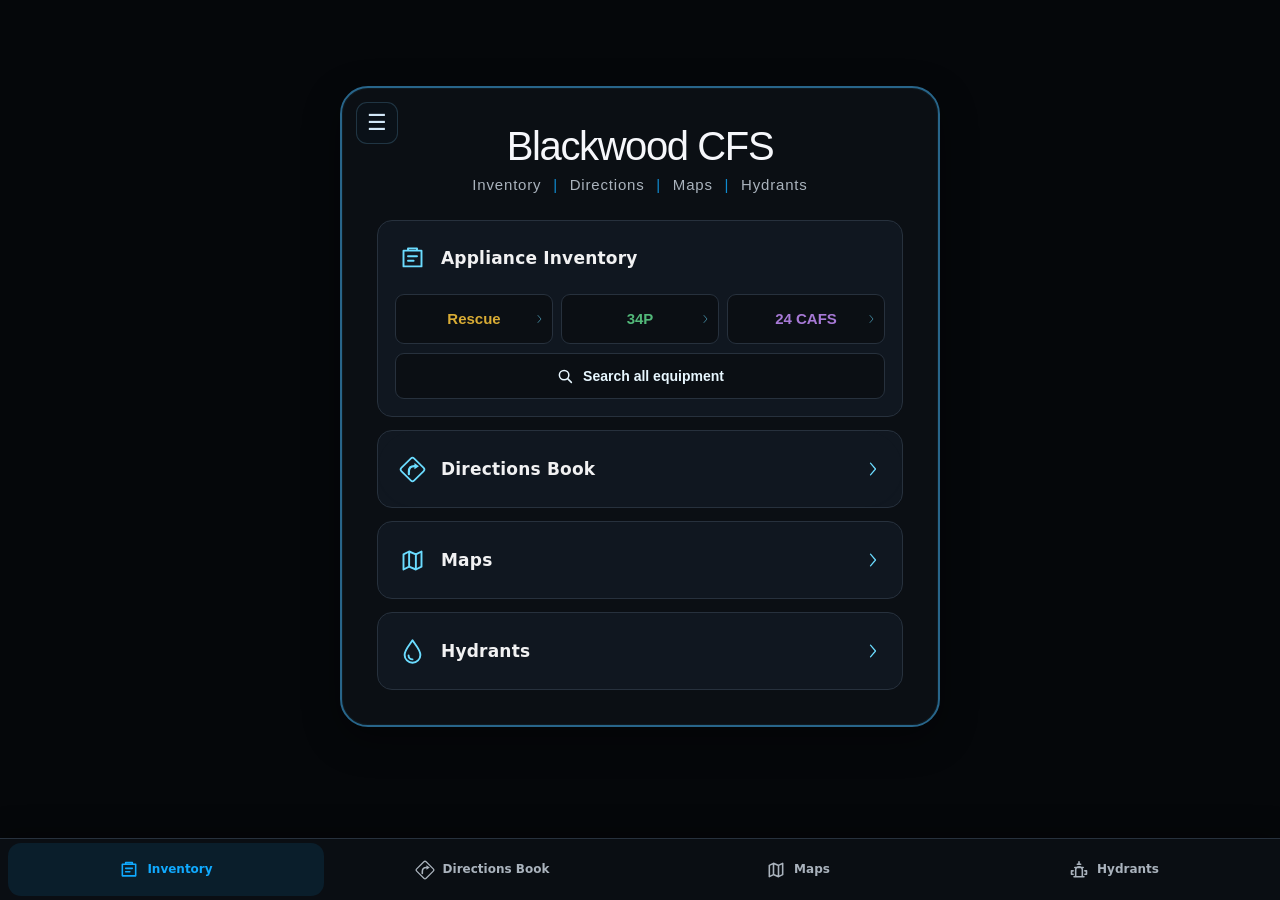
==== commit 9f7bba48: "uu" ====
--- a/index.html
+++ b/index.html
@@ -7388,7 +7388,7 @@
 </nav>
 
 <script>
-const CONTENT_METADATA = {"inventoryExcelModifiedUtc":"","directionsUpdatedUtc":"2026-07-19T11:53:13Z","contentUpdatedUtc":"2026-11-15T00:00:00+10:30","contentVersion":"content-20261115-offline-rc5","offlineAssetCount":92,"appVersion":"v2.9.4.36 — Consolidation RC9"};
+const CONTENT_METADATA = {"inventoryExcelModifiedUtc":"","directionsUpdatedUtc":"2026-07-19T11:53:13Z","contentUpdatedUtc":"2026-11-15T00:00:00+10:30","contentVersion":"content-20261115-offline-rc5","offlineAssetCount":92,"appVersion":"v2.9.4.40 — Inventory Startup RC13"};
 const APPLIANCES = {"Blackwood Rescue":{"appliance":"Blackwood Rescue","records":[{"id":"BR-0136","appliance":"Blackwood Rescue","locker":"Cabin","section":"Above Driver","subsection":"","item":"DRIVERS LOG BOOK","quantity":"","category":"","description":"","status":"In service","photo":"","extraPhoto":"","lastChecked":"","checkedBy":"","tags":"","notes":"","location":"Cabin"},{"id":"BR-0137","appliance":"Blackwood Rescue","locker":"Cabin","section":"Above Driver","subsection":"","item":"ISUZU OWNER MANUAL","quantity":"","category":"","description":"","status":"In service","photo":"","extraPhoto":"","lastChecked":"","checkedBy":"","tags":"","notes":"","location":"Cabin"},{"id":"BR-0138","appliance":"Blackwood Rescue","locker":"Cabin","section":"Above Driver","subsection":"","item":"APPLIANCE SERVICE BOOK","quantity":"","category":"","description":"","status":"In service","photo":"","extraPhoto":"","lastChecked":"","checkedBy":"","tags":"","notes":"","location":"Cabin"},{"id":"BR-0139","appliance":"Blackwood Rescue","locker":"Cabin","section":"Console","subsection":"","item":"MAGLIGHT x 2","quantity":"","category":"","description":"","status":"In service","photo":"","extraPhoto":"","lastChecked":"","checkedBy":"","tags":"","notes":"","location":"Cabin"},{"id":"BR-0140","appliance":"Blackwood Rescue","locker":"Cabin","section":"Console","subsection":"","item":"GRN Radio - Portable","quantity":"","category":"","description":"","status":"In service","photo":"","extraPhoto":"","lastChecked":"","checkedBy":"","tags":"","notes":"","location":"Cabin"},{"id":"BR-0141","appliance":"Blackwood Rescue","locker":"Cabin","section":"Console","subsection":"","item":"VHF RADIO - Portable","quantity":"","category":"","description":"","status":"In service","photo":"","extraPhoto":"","lastChecked":"","checkedBy":"","tags":"","notes":"","location":"Cabin"},{"id":"BR-0142","appliance":"Blackwood Rescue","locker":"Cabin","section":"Console","subsection":"","item":"RESCUE Vests x 2 (Officer and Driver)","quantity":"","category":"","description":"","status":"In service","photo":"","extraPhoto":"","lastChecked":"","checkedBy":"","tags":"","notes":"","location":"Cabin"},{"id":"BR-0143","appliance":"Blackwood Rescue","locker":"Cabin","section":"Console","subsection":"","item":"Rescue Gloves","quantity":"","category":"","description":"","status":"In service","photo":"","extraPhoto":"","lastChecked":"","checkedBy":"","tags":"","notes":"","location":"Cabin"},{"id":"BR-0144","appliance":"Blackwood Rescue","locker":"Cabin","section":"Console","subsection":"","item":"Nitrile Gloves","quantity":"","category":"","description":"","status":"In service","photo":"","extraPhoto":"","lastChecked":"","checkedBy":"","tags":"","notes":"","location":"Cabin"},{"id":"BR-0145","appliance":"Blackwood Rescue","locker":"Cabin","section":"Console","subsection":"","item":"Glasses","quantity":"","category":"","description":"","status":"In service","photo":"","extraPhoto":"","lastChecked":"","checkedBy":"","tags":"","notes":"","location":"Cabin"},{"id":"BR-0146","appliance":"Blackwood Rescue","locker":"Cabin","section":"Console","subsection":"","item":"Dust Mask","quantity":"","category":"","description":"","status":"In service","photo":"","extraPhoto":"","lastChecked":"","checkedBy":"","tags":"","notes":"","location":"Cabin"},{"id":"BR-0147","appliance":"Blackwood Rescue","locker":"Cabin","section":"Above Officer","subsection":"","item":"Black Center Pouch","quantity":"","category":"","description":"","status":"In service","photo":"","extraPhoto":"","lastChecked":"","checkedBy":"","tags":"","notes":"","location":"Cabin"},{"id":"BR-0148","appliance":"Blackwood Rescue","locker":"Cabin","section":"Above Officer","subsection":"","item":"GRN Battery x 1","quantity":"","category":"","description":"","status":"In service","photo":"","extraPhoto":"","lastChecked":"","checkedBy":"","tags":"","notes":"","location":"Cabin"},{"id":"BR-0149","appliance":"Blackwood Rescue","locker":"Cabin","section":"Above Officer","subsection":"","item":"OIC NOTEBOOK – Red","quantity":"","category":"","description":"","status":"In service","photo":"","extraPhoto":"","lastChecked":"","checkedBy":"","tags":"","notes":"","location":"Cabin"},{"id":"BR-0150","appliance":"Blackwood Rescue","locker":"Cabin","section":"Above Officer","subsection":"","item":"MULTI CHARGER PACK","quantity":"","category":"","description":"","status":"In service","photo":"","extraPhoto":"","lastChecked":"","checkedBy":"","tags":"","notes":"","location":"Cabin"},{"id":"BR-0151","appliance":"Blackwood Rescue","locker":"Cabin","section":"Above Officer","subsection":"","item":"CAMERA","quantity":"","category":"","description":"","status":"In service","photo":"","extraPhoto":"","lastChecked":"","checkedBy":"","tags":"","notes":"","location":"Cabin"},{"id":"BR-0152","appliance":"Blackwood Rescue","locker":"Cabin","section":"Above Officer","subsection":"","item":"RED POUCH with RING CUTTER","quantity":"","category":"","description":"","status":"In service","photo":"","extraPhoto":"","lastChecked":"","checkedBy":"","tags":"","notes":"","location":"Cabin"},{"id":"BR-0153","appliance":"Blackwood Rescue","locker":"Cabin","section":"Above Officer","subsection":"","item":"BP Fuel Card (center consol slot)","quantity":"","category":"","description":"","status":"In service","photo":"","extraPhoto":"","lastChecked":"","checkedBy":"","tags":"","notes":"","location":"Cabin"},{"id":"BR-0154","appliance":"Blackwood Rescue","locker":"Cabin","section":"Above Officer","subsection":"","item":"Shell Fuel Card (center consol slot)","quantity":"","category":"","description":"","status":"In service","photo":"","extraPhoto":"","lastChecked":"","checkedBy":"","tags":"","notes":"","location":"Cabin"},{"id":"BR-0155","appliance":"Blackwood Rescue","locker":"Cabin","section":"Above Officer","subsection":"","item":"PENCIL CASE","quantity":"","category":"","description":"Chinagraph pencil\nPoint Marker Pen\nT-Cards\nMatches\nAirbag Warning stickers\nVHF Quick reference guide\nSite attendance book A5\nSturt Group calling cards\nMitcham Council Keys\nOnko Park Keys\nNPWS Keys\nSIMS Key\nRED CFS Key","status":"In service","photo":"","extraPhoto":"","lastChecked":"","checkedBy":"","tags":"","notes":"","location":"Cabin"},{"id":"BR-0169","appliance":"Blackwood Rescue","locker":"Cabin","section":"Rear Seats","subsection":"","item":"RCR CREW COMPOSITION x 4 (roof)","quantity":"","category":"","description":"","status":"In service","photo":"","extraPhoto":"","lastChecked":"","checkedBy":"","tags":"","notes":"","location":"Cabin"},{"id":"BR-0170","appliance":"Blackwood Rescue","locker":"Cabin","section":"Rear Seats","subsection":"","item":"VHF Battery x 4","quantity":"","category":"","description":"","status":"In service","photo":"","extraPhoto":"","lastChecked":"","checkedBy":"","tags":"","notes":"","location":"Cabin"},{"id":"BR-0171","appliance":"Blackwood Rescue","locker":"Cabin","section":"Rear Seats","subsection":"","item":"VHF RADIO – Portable x 3","quantity":"","category":"","description":"","status":"In service","photo":"","extraPhoto":"","lastChecked":"","checkedBy":"","tags":"","notes":"","location":"Cabin"},{"id":"BR-0172","appliance":"Blackwood Rescue","locker":"Cabin","section":"Rear Seats","subsection":"","item":"MAGLIGHT CONES x 3","quantity":"","category":"","description":"","status":"In service","photo":"","extraPhoto":"","lastChecked":"","checkedBy":"","tags":"","notes":"","location":"Cabin"},{"id":"BR-0173","appliance":"Blackwood Rescue","locker":"Cabin","section":"Rear Seats","subsection":"","item":"Rural TIC & spare Battery","quantity":"","category":"","description":"","status":"In service","photo":"","extraPhoto":"","lastChecked":"","checkedBy":"","tags":"","notes":"","location":"Cabin"},{"id":"BR-0174","appliance":"Blackwood Rescue","locker":"Cabin","section":"Rear Seats","subsection":"","item":"BIO WASTE DISPOSAL BAGS","quantity":"","category":"","description":"","status":"In service","photo":"","extraPhoto":"","lastChecked":"","checkedBy":"","tags":"","notes":"","location":"Cabin"},{"id":"BR-0175","appliance":"Blackwood Rescue","locker":"Cabin","section":"Rear Seats","subsection":"","item":"RESCUE Vests x 4 (Rear)","quantity":"","category":"","description":"","status":"In service","photo":"","extraPhoto":"","lastChecked":"","checkedBy":"","tags":"","notes":"","location":"Cabin"},{"id":"BR-0176","appliance":"Blackwood Rescue","locker":"Cabin","section":"Rear Seats","subsection":"","item":"Rescue Gloves","quantity":"","category":"","description":"","status":"In service","photo":"","extraPhoto":"","lastChecked":"","checkedBy":"","tags":"","notes":"","location":"Cabin"},{"id":"BR-0177","appliance":"Blackwood Rescue","locker":"Cabin","section":"Rear Seats","subsection":"","item":"Nitrile Gloves","quantity":"","category":"","description":"","status":"In service","photo":"","extraPhoto":"","lastChecked":"","checkedBy":"","tags":"","notes":"","location":"Cabin"},{"id":"BR-0178","appliance":"Blackwood Rescue","locker":"Cabin","section":"Rear Seats","subsection":"","item":"Glasses","quantity":"","category":"","description":"","status":"In service","photo":"","extraPhoto":"","lastChecked":"","checkedBy":"","tags":"","notes":"","location":"Cabin"},{"id":"BR-0179","appliance":"Blackwood Rescue","locker":"Cabin","section":"Rear Seats","subsection":"","item":"Dust Mask","quantity":"","category":"","description":"","status":"In service","photo":"","extraPhoto":"","lastChecked":"","checkedBy":"","tags":"","notes":"","location":"Cabin"},{"id":"BR-0180","appliance":"Blackwood Rescue","locker":"Cabin","section":"Rear Seats","subsection":"","item":"RADIO BELT w/ working torch","quantity":"","category":"","description":"","status":"In service","photo":"","extraPhoto":"","lastChecked":"","checkedBy":"","tags":"","notes":"","location":"Cabin"},{"id":"BR-0181","appliance":"Blackwood Rescue","locker":"Cabin","section":"Rear Seats","subsection":"","item":"BOX OF NITRILE GLOVES","quantity":"","category":"","description":"","status":"In service","photo":"","extraPhoto":"","lastChecked":"","checkedBy":"","tags":"","notes":"","location":"Cabin"},{"id":"BR-0182","appliance":"Blackwood Rescue","locker":"Cabin","section":"Rear Seats","subsection":"","item":"BOX OF SURGICAL MASKS","quantity":"","category":"","description":"","status":"In service","photo":"","extraPhoto":"","lastChecked":"","checkedBy":"","tags":"","notes":"","location":"Cabin"},{"id":"BR-0183","appliance":"Blackwood Rescue","locker":"Cabin","section":"Rear Seats","subsection":"","item":"JACK WHEEL BRACE w/ Handles","quantity":"","category":"","description":"","status":"In service","photo":"","extraPhoto":"","lastChecked":"","checkedBy":"","tags":"","notes":"","location":"Cabin"},{"id":"BR-0184","appliance":"Blackwood Rescue","locker":"Cabin","section":"Rear Seats","subsection":"","item":"PRIMARY ENTRY KIT [x2]","quantity":"","category":"","description":"Rescue Knife\nEmergency Hammer\n200mm Adjustable Spanner\nPhilips Head Screwdriver\nFlat Blade Screwdriver\nCable Cutters\nSeat belt webbing\nUniversal Shears\nTrim Removal tool [x3 total]","status":"In service","photo":"","extraPhoto":"","lastChecked":"","checkedBy":"","tags":"","notes":"","location":"Cabin"},{"id":"BR-0194","appliance":"Blackwood Rescue","locker":"Cabin","section":"Rear Seats","subsection":"","item":"YELLOW POUCH LAMINATED MAPS","quantity":"","category":"","description":"","status":"In service","photo":"","extraPhoto":"","lastChecked":"","checkedBy":"","tags":"","notes":"","location":"Cabin"},{"id":"BR-0195","appliance":"Blackwood Rescue","locker":"Cabin","section":"Rear Seats","subsection":"","item":"UBD STREET DIRECTORY","quantity":"","category":"","description":"","status":"In service","photo":"","extraPhoto":"","lastChecked":"","checkedBy":"","tags":"","notes":"","location":"Cabin"},{"id":"BR-0196","appliance":"Blackwood Rescue","locker":"Cabin","section":"Rear Seats","subsection":"","item":"DIRECTIONS BOOK – White, A5","quantity":"","category":"","description":"","status":"In service","photo":"","extraPhoto":"","lastChecked":"","checkedBy":"","tags":"","notes":"","location":"Cabin"},{"id":"BR-0197","appliance":"Blackwood Rescue","locker":"Cabin","section":"Rear Seats","subsection":"","item":"DANGEROUS GOODS GUIDE","quantity":"","category":"","description":"","status":"In service","photo":"","extraPhoto":"","lastChecked":"","checkedBy":"","tags":"","notes":"","location":"Cabin"},{"id":"BR-0198","appliance":"Blackwood Rescue","locker":"Cabin","section":"Rear Seats","subsection":"","item":"RESCUERS GUIDE TO AIRBAGS","quantity":"","category":"","description":"","status":"In service","photo":"","extraPhoto":"","lastChecked":"","checkedBy":"","tags":"","notes":"","location":"Cabin"},{"id":"BR-0199","appliance":"Blackwood Rescue","locker":"Cabin","section":"Rear Seats","subsection":"","item":"A3 LAMINATED NATIONAL PARKS MAP","quantity":"","category":"","description":"","status":"In service","photo":"","extraPhoto":"","lastChecked":"","checkedBy":"","tags":"","notes":"","location":"Cabin"},{"id":"BR-0200","appliance":"Blackwood Rescue","locker":"Cabin","section":"Rear Seats","subsection":"","item":"CFS MAP BOOK","quantity":"","category":"","description":"","status":"In service","photo":"","extraPhoto":"","lastChecked":"","checkedBy":"","tags":"","notes":"","location":"Cabin"},{"id":"BR-0201","appliance":"Blackwood Rescue","locker":"Cabin","section":"Rear Seats","subsection":"","item":"BAG, CLEAR SAFETY GLASSES","quantity":"","category":"","description":"","status":"In service","photo":"","extraPhoto":"","lastChecked":"","checkedBy":"","tags":"","notes":"","location":"Cabin"},{"id":"BR-0001","appliance":"Blackwood Rescue","locker":"Locker 1","section":"","subsection":"","item":"BOLT CUTTERS","quantity":"","category":"","description":"","status":"In service","photo":"","extraPhoto":"","lastChecked":"","checkedBy":"","tags":"","notes":"","location":"Locker 1"},{"id":"BR-0002","appliance":"Blackwood Rescue","locker":"Locker 1","section":"","subsection":"","item":"SLEDGEHAMMER","quantity":"","category":"","description":"","status":"In service","photo":"","extraPhoto":"","lastChecked":"","checkedBy":"","tags":"","notes":"","location":"Locker 1"},{"id":"BR-0003","appliance":"Blackwood Rescue","locker":"Locker 1","section":"","subsection":"","item":"SHOVEL","quantity":"","category":"","description":"","status":"In service","photo":"","extraPhoto":"","lastChecked":"","checkedBy":"","tags":"","notes":"","location":"Locker 1"},{"id":"BR-0004","appliance":"Blackwood Rescue","locker":"Locker 1","section":"","subsection":"","item":"JEMMY BAR","quantity":"","category":"","description":"","status":"In service","photo":"","extraPhoto":"","lastChecked":"","checkedBy":"","tags":"","notes":"","location":"Locker 1"},{"id":"BR-0005","appliance":"Blackwood Rescue","locker":"Locker 1","section":"","subsection":"","item":"SIDE STABILISER w/ratchets in bag","quantity":"","category":"","description":"","status":"In service","photo":"","extraPhoto":"","lastChecked":"","checkedBy":"","tags":"","notes":"","location":"Locker 1"},{"id":"BR-0006","appliance":"Blackwood Rescue","locker":"Locker 1","section":"","subsection":"","item":"SHADE WINDER","quantity":"","category":"","description":"","status":"In service","photo":"","extraPhoto":"","lastChecked":"","checkedBy":"","tags":"","notes":"","location":"Locker 1"},{"id":"BR-0007","appliance":"Blackwood Rescue","locker":"Locker 1","section":"","subsection":"","item":"HALLIGAN TOOL [x1]","quantity":"","category":"","description":"","status":"In service","photo":"","extraPhoto":"","lastChecked":"","checkedBy":"","tags":"","notes":"","location":"Locker 1"},{"id":"BR-0008","appliance":"Blackwood Rescue","locker":"Locker 1","section":"","subsection":"","item":"STABFAST KIT, BAGS x2","quantity":"","category":"","description":"","status":"In service","photo":"","extraPhoto":"","lastChecked":"","checkedBy":"","tags":"","notes":"","location":"Locker 1"},{"id":"BR-0009","appliance":"Blackwood Rescue","locker":"Locker 1","section":"","subsection":"","item":"STOP/SLOW BAT- w/ handles [x2]","quantity":"","category":"","description":"","status":"In service","photo":"","extraPhoto":"","lastChecked":"","checkedBy":"","tags":"","notes":"","location":"Locker 1"},{"id":"BR-0010","appliance":"Blackwood Rescue","locker":"Locker 1","section":"","subsection":"","item":"ACCESS TOOL KIT","quantity":"","category":"","description":"","status":"In service","photo":"","extraPhoto":"","lastChecked":"","checkedBy":"","tags":"","notes":"","location":"Locker 1"},{"id":"BR-0011","appliance":"Blackwood Rescue","locker":"Locker 1","section":"","subsection":"","item":"BATTERY POWERED LIGHTS [x4]","quantity":"","category":"","description":"","status":"In service","photo":"","extraPhoto":"","lastChecked":"","checkedBy":"","tags":"","notes":"","location":"Locker 1"},{"id":"BR-0112","appliance":"Blackwood Rescue","locker":"Locker 2","section":"","subsection":"","item":"BLOCK TRAY LAYOUT - CHOCKS","quantity":"","category":"","description":"","status":"In service","photo":"","extraPhoto":"","lastChecked":"","checkedBy":"","tags":"","notes":"","location":"Locker 2"},{"id":"BR-0012","appliance":"Blackwood Rescue","locker":"Locker 2","section":"TOP","subsection":"","item":"BAG OF ROPE","quantity":"","category":"","description":"","status":"In service","photo":"","extraPhoto":"","lastChecked":"","checkedBy":"","tags":"","notes":"","location":"Locker 2"},{"id":"BR-0013","appliance":"Blackwood Rescue","locker":"Locker 2","section":"TOP","subsection":"","item":"BAG w/ BLANKETS & Trauma Teddies x2","quantity":"","category":"","description":"","status":"In service","photo":"","extraPhoto":"","lastChecked":"","checkedBy":"","tags":"","notes":"","location":"Locker 2"},{"id":"BR-0014","appliance":"Blackwood Rescue","locker":"Locker 2","section":"TOP","subsection":"","item":"AIRBAG RESTRAINT SYSTEM","quantity":"","category":"","description":"","status":"In service","photo":"","extraPhoto":"","lastChecked":"","checkedBy":"","tags":"","notes":"","location":"Locker 2"},{"id":"BR-0015","appliance":"Blackwood Rescue","locker":"Locker 2","section":"TOP","subsection":"","item":"GLASS MANAGER","quantity":"","category":"","description":"","status":"In service","photo":"","extraPhoto":"","lastChecked":"","checkedBy":"","tags":"","notes":"","location":"Locker 2"},{"id":"BR-0016","appliance":"Blackwood Rescue","locker":"Locker 2","section":"TOP","subsection":"","item":"SOFT PROTECTION SHEETS x2","quantity":"","category":"","description":"","status":"In service","photo":"","extraPhoto":"","lastChecked":"","checkedBy":"","tags":"","notes":"","location":"Locker 2"},{"id":"BR-0017","appliance":"Blackwood Rescue","locker":"Locker 2","section":"TOP","subsection":"","item":"Disposable line - red","quantity":"","category":"","description":"","status":"In service","photo":"","extraPhoto":"","lastChecked":"","checkedBy":"","tags":"","notes":"","location":"Locker 2"},{"id":"BR-0018","appliance":"Blackwood Rescue","locker":"Locker 2","section":"TOP","subsection":"","item":"Clear Windscreen Protection Roll x2","quantity":"","category":"","description":"","status":"In service","photo":"","extraPhoto":"","lastChecked":"","checkedBy":"","tags":"","notes":"","location":"Locker 2"},{"id":"BR-0019","appliance":"Blackwood Rescue","locker":"Locker 2","section":"MIDDLE","subsection":"","item":"BAG, SOFT & PVC SHARPS PROTECTION","quantity":"","category":"","description":"","status":"In service","photo":"","extraPhoto":"","lastChecked":"","checkedBy":"","tags":"","notes":"","location":"Locker 2"},{"id":"BR-0020","appliance":"Blackwood Rescue","locker":"Locker 2","section":"MIDDLE","subsection":"","item":"FIRST AID KIT 02, DEFIB","quantity":"","category":"","description":"","status":"In service","photo":"","extraPhoto":"","lastChecked":"","checkedBy":"","tags":"","notes":"","location":"Locker 2"},{"id":"BR-0021","appliance":"Blackwood Rescue","locker":"Locker 2","section":"MIDDLE","subsection":"","item":"PVC GLOVES x2 pr (In decon. bag)","quantity":"","category":"","description":"","status":"In service","photo":"","extraPhoto":"","lastChecked":"","checkedBy":"","tags":"","notes":"","location":"Locker 2"},{"id":"BR-0022","appliance":"Blackwood Rescue","locker":"Locker 2","section":"MIDDLE","subsection":"","item":"DECONTAMINATION BAG","quantity":"","category":"","description":"","status":"In service","photo":"","extraPhoto":"","lastChecked":"","checkedBy":"","tags":"","notes":"","location":"Locker 2"},{"id":"BR-0023","appliance":"Blackwood Rescue","locker":"Locker 2","section":"Tray 1","subsection":"","item":"Step Wedges - blue x4","quantity":"","category":"","description":"","status":"In service","photo":"","extraPhoto":"","lastChecked":"","checkedBy":"","tags":"","notes":"","location":"Locker 2"},{"id":"BR-0024","appliance":"Blackwood Rescue","locker":"Locker 2","section":"Tray 1","subsection":"","item":"Wheel Chocks - red x2","quantity":"","category":"","description":"","status":"In service","photo":"","extraPhoto":"","lastChecked":"","checkedBy":"","tags":"","notes":"","location":"Locker 2"},{"id":"BR-0025","appliance":"Blackwood Rescue","locker":"Locker 2","section":"Trays 2, 3, 4","subsection":"","item":"GREEN STAGING SHEET X1","quantity":"","category":"","description":"","status":"In service","photo":"","extraPhoto":"","lastChecked":"","checkedBy":"","tags":"","notes":"","location":"Locker 2"},{"id":"BR-0026","appliance":"Blackwood Rescue","locker":"Locker 2","section":"Trays 2, 3, 4","subsection":"","item":"90 x 90 Blocks- purple x2 each","quantity":"","category":"","description":"","status":"In service","photo":"","extraPhoto":"","lastChecked":"","checkedBy":"","tags":"","notes":"","location":"Locker 2"},{"id":"BR-0027","appliance":"Blackwood Rescue","locker":"Locker 2","section":"Trays 2, 3, 4","subsection":"","item":"90 x 45 Blocks- yellow x3 each","quantity":"","category":"","description":"","status":"In service","photo":"","extraPhoto":"","lastChecked":"","checkedBy":"","tags":"","notes":"","location":"Locker 2"},{"id":"BR-0028","appliance":"Blackwood Rescue","locker":"Locker 2","section":"Trays 2, 3, 4","subsection":"","item":"Large Wedges - red x3 each","quantity":"","category":"","description":"","status":"In service","photo":"","extraPhoto":"","lastChecked":"","checkedBy":"","tags":"","notes":"","location":"Locker 2"},{"id":"BR-0029","appliance":"Blackwood Rescue","locker":"Locker 2","section":"Trays 2, 3, 4","subsection":"","item":"Small Wedges - Green x3 each","quantity":"","category":"","description":"","status":"In service","photo":"","extraPhoto":"","lastChecked":"","checkedBy":"","tags":"","notes":"","location":"Locker 2"},{"id":"BR-0030","appliance":"Blackwood Rescue","locker":"Locker 2","section":"Trays 2, 3, 4","subsection":"","item":"Hardwood Wedges x5 each","quantity":"","category":"","description":"","status":"In service","photo":"","extraPhoto":"","lastChecked":"","checkedBy":"","tags":"","notes":"","location":"Locker 2"},{"id":"BR-0031","appliance":"Blackwood Rescue","locker":"Locker 2","section":"Trays 2, 3, 4","subsection":"","item":"Rubber Mallet x2 total","quantity":"","category":"","description":"","status":"In service","photo":"","extraPhoto":"","lastChecked":"","checkedBy":"","tags":"","notes":"","location":"Locker 2"},{"id":"BR-0032","appliance":"Blackwood Rescue","locker":"Locker 2","section":"Metal Box","subsection":"","item":"90 x 90 Blocks- purple x9","quantity":"","category":"","description":"","status":"In service","photo":"","extraPhoto":"","lastChecked":"","checkedBy":"","tags":"","notes":"","location":"Locker 2"},{"id":"BR-0033","appliance":"Blackwood Rescue","locker":"Locker 2","section":"Metal Box","subsection":"","item":"90 x 45 Blocks - yellow x2","quantity":"","category":"","description":"","status":"In service","photo":"","extraPhoto":"","lastChecked":"","checkedBy":"","tags":"","notes":"","location":"Locker 2"},{"id":"BR-0034","appliance":"Blackwood Rescue","locker":"Locker 2","section":"Metal Box","subsection":"","item":"Small Wedges - green x1","quantity":"","category":"","description":"","status":"In service","photo":"","extraPhoto":"","lastChecked":"","checkedBy":"","tags":"","notes":"","location":"Locker 2"},{"id":"BR-0035","appliance":"Blackwood Rescue","locker":"Locker 2","section":"Metal Box","subsection":"","item":"Large Wedge - red x1","quantity":"","category":"","description":"","status":"In service","photo":"","extraPhoto":"","lastChecked":"","checkedBy":"","tags":"","notes":"","location":"Locker 2"},{"id":"BR-0036","appliance":"Blackwood Rescue","locker":"Locker 2","section":"Metal Box","subsection":"","item":"LARGE RATCHET STRAPS [x4]","quantity":"","category":"","description":"","status":"In service","photo":"","extraPhoto":"","lastChecked":"","checkedBy":"","tags":"","notes":"","location":"Locker 2"},{"id":"BR-0037","appliance":"Blackwood Rescue","locker":"Locker 3","section":"","subsection":"","item":"LONG HARDWOOD CHOCKS x6","quantity":"","category":"","description":"","status":"In service","photo":"","extraPhoto":"","lastChecked":"","checkedBy":"","tags":"","notes":"","location":"Locker 3"},{"id":"BR-0038","appliance":"Blackwood Rescue","locker":"Locker 4","section":"","subsection":"","item":"CROWBAR (behind botton drawer)","quantity":"","category":"","description":"","status":"In service","photo":"","extraPhoto":"","lastChecked":"","checkedBy":"","tags":"","notes":"","location":"Locker 4"},{"id":"BR-0039","appliance":"Blackwood Rescue","locker":"Locker 4","section":"","subsection":"","item":"HYDRAULIC HOSE [x2]","quantity":"","category":"","description":"","status":"In service","photo":"","extraPhoto":"","lastChecked":"","checkedBy":"","tags":"","notes":"","location":"Locker 4"},{"id":"BR-0040","appliance":"Blackwood Rescue","locker":"Locker 4","section":"","subsection":"","item":"RED & GREEN SALVAGE SHEETS","quantity":"","category":"","description":"","status":"In service","photo":"","extraPhoto":"","lastChecked":"","checkedBy":"","tags":"","notes":"","location":"Locker 4"},{"id":"BR-0041","appliance":"Blackwood Rescue","locker":"Locker 4","section":"","subsection":"","item":"LITTLE GIANT LADDER","quantity":"","category":"","description":"","status":"In service","photo":"","extraPhoto":"","lastChecked":"","checkedBy":"","tags":"","notes":"","location":"Locker 4"},{"id":"BR-0042","appliance":"Blackwood Rescue","locker":"Locker 4","section":"","subsection":"","item":"STOKES LITTER","quantity":"","category":"","description":"","status":"In service","photo":"","extraPhoto":"","lastChecked":"","checkedBy":"","tags":"","notes":"","location":"Locker 4"},{"id":"BR-0043","appliance":"Blackwood Rescue","locker":"Locker 4","section":"","subsection":"","item":"EXTRICATION BOARD","quantity":"","category":"","description":"","status":"In service","photo":"","extraPhoto":"","lastChecked":"","checkedBy":"","tags":"","notes":"","location":"Locker 4"},{"id":"BR-0044","appliance":"Blackwood Rescue","locker":"Locker 4","section":"","subsection":"","item":"EXTRICATION BOARD STRAPS [x2]","quantity":"","category":"","description":"","status":"In service","photo":"","extraPhoto":"","lastChecked":"","checkedBy":"","tags":"","notes":"","location":"Locker 4"},{"id":"BR-0045","appliance":"Blackwood Rescue","locker":"Locker 4","section":"","subsection":"","item":"SCENE SCREEN IN BLACK BAG","quantity":"","category":"","description":"","status":"In service","photo":"","extraPhoto":"","lastChecked":"","checkedBy":"","tags":"","notes":"","location":"Locker 4"},{"id":"BR-0046","appliance":"Blackwood Rescue","locker":"Locker 4","section":"","subsection":"","item":"LIGHT TRIPODS WITH CABLES [x2]","quantity":"","category":"","description":"","status":"In service","photo":"","extraPhoto":"","lastChecked":"","checkedBy":"","tags":"","notes":"","location":"Locker 4"},{"id":"BR-0047","appliance":"Blackwood Rescue","locker":"Locker 4","section":"","subsection":"","item":"HYDRAULIC FLUID","quantity":"","category":"","description":"","status":"In service","photo":"","extraPhoto":"","lastChecked":"","checkedBy":"","tags":"","notes":"","location":"Locker 4"},{"id":"BR-0048","appliance":"Blackwood Rescue","locker":"Locker 4","section":"","subsection":"","item":"FUEL CONTAINER –10lt, UNLEADED (RED)","quantity":"","category":"","description":"","status":"In service","photo":"","extraPhoto":"","lastChecked":"","checkedBy":"","tags":"","notes":"","location":"Locker 4"},{"id":"BR-0049","appliance":"Blackwood Rescue","locker":"Locker 4","section":"","subsection":"","item":"SPOUT – for fuel containers [x1]","quantity":"","category":"","description":"","status":"In service","photo":"","extraPhoto":"","lastChecked":"","checkedBy":"","tags":"","notes":"","location":"Locker 4"},{"id":"BR-0050","appliance":"Blackwood Rescue","locker":"Locker 4","section":"","subsection":"","item":"FUNNEL","quantity":"","category":"","description":"","status":"In service","photo":"","extraPhoto":"","lastChecked":"","checkedBy":"","tags":"","notes":"","location":"Locker 4"},{"id":"BR-0051","appliance":"Blackwood Rescue","locker":"Locker 4","section":"","subsection":"","item":"CHAINSAW BAR OIL","quantity":"","category":"","description":"","status":"In service","photo":"","extraPhoto":"","lastChecked":"","checkedBy":"","tags":"","notes":"","location":"Locker 4"},{"id":"BR-0052","appliance":"Blackwood Rescue","locker":"Locker 4","section":"","subsection":"","item":"PEDAL CUTTER (LUCAS IN BOX)","quantity":"","category":"","description":"","status":"In service","photo":"","extraPhoto":"","lastChecked":"","checkedBy":"","tags":"","notes":"","location":"Locker 4"},{"id":"BR-0053","appliance":"Blackwood Rescue","locker":"Locker 4","section":"","subsection":"","item":"HARD PROTECTION BOARDS [x6]","quantity":"","category":"","description":"","status":"In service","photo":"","extraPhoto":"","lastChecked":"","checkedBy":"","tags":"","notes":"","location":"Locker 4"},{"id":"BR-0054","appliance":"Blackwood Rescue","locker":"Locker 4","section":"","subsection":"","item":"HOLMATRO LARGE RAM (1510mm)","quantity":"","category":"","description":"","status":"In service","photo":"","extraPhoto":"","lastChecked":"","checkedBy":"","tags":"","notes":"","location":"Locker 4"},{"id":"BR-0055","appliance":"Blackwood Rescue","locker":"Locker 4","section":"","subsection":"","item":"HOLMATRO SMALL RAM (1285mm)","quantity":"","category":"","description":"","status":"In service","photo":"","extraPhoto":"","lastChecked":"","checkedBy":"","tags":"","notes":"","location":"Locker 4"},{"id":"BR-0056","appliance":"Blackwood Rescue","locker":"Locker 4","section":"","subsection":"","item":"HAND PUMP","quantity":"","category":"","description":"","status":"In service","photo":"","extraPhoto":"","lastChecked":"","checkedBy":"","tags":"","notes":"","location":"Locker 4"},{"id":"BR-0057","appliance":"Blackwood Rescue","locker":"Locker 4","section":"","subsection":"","item":"HOLMATRO CUTTERS","quantity":"","category":"","description":"","status":"In service","photo":"","extraPhoto":"","lastChecked":"","checkedBy":"","tags":"","notes":"","location":"Locker 4"},{"id":"BR-0058","appliance":"Blackwood Rescue","locker":"Locker 4","section":"","subsection":"","item":"HOLMATRO SPREADERS","quantity":"","category":"","description":"","status":"In service","photo":"","extraPhoto":"","lastChecked":"","checkedBy":"","tags":"","notes":"","location":"Locker 4"},{"id":"BR-0059","appliance":"Blackwood Rescue","locker":"Locker 4","section":"","subsection":"","item":"MINI CUTTERS","quantity":"","category":"","description":"","status":"In service","photo":"","extraPhoto":"","lastChecked":"","checkedBy":"","tags":"","notes":"","location":"Locker 4"},{"id":"BR-0060","appliance":"Blackwood Rescue","locker":"Locker 4","section":"","subsection":"","item":"MAIN RESCUE PUMP","quantity":"","category":"","description":"","status":"In service","photo":"","extraPhoto":"","lastChecked":"","checkedBy":"","tags":"","notes":"","location":"Locker 4"},{"id":"BR-0061","appliance":"Blackwood Rescue","locker":"Locker 4","section":"","subsection":"","item":"AUXILIARY RESCUE PUMP","quantity":"","category":"","description":"","status":"In service","photo":"","extraPhoto":"","lastChecked":"","checkedBy":"","tags":"","notes":"","location":"Locker 4"},{"id":"BR-0062","appliance":"Blackwood Rescue","locker":"Locker 4","section":"","subsection":"","item":"HOLMATRO CHAINS (ORANGE BOX)","quantity":"","category":"","description":"","status":"In service","photo":"","extraPhoto":"","lastChecked":"","checkedBy":"","tags":"","notes":"","location":"Locker 4"},{"id":"BR-0063","appliance":"Blackwood Rescue","locker":"Locker 4","section":"","subsection":"","item":"BLACK PLASTIC CASE","quantity":"","category":"","description":"","status":"In service","photo":"","extraPhoto":"","lastChecked":"","checkedBy":"","tags":"","notes":"","location":"Locker 4"},{"id":"BR-0064","appliance":"Blackwood Rescue","locker":"Locker 4","section":"","subsection":"","item":"AIRBAG CONTROLS","quantity":"","category":"","description":"HOSES, red & yellow x 1 of each\nSHORT HOSE w/ shut off valves x2\nSMALL AIR BAG\nLARGE AIR BAGS x2","status":"In service","photo":"","extraPhoto":"","lastChecked":"","checkedBy":"","tags":"","notes":"","location":"Locker 4"},{"id":"BR-0069","appliance":"Blackwood Rescue","locker":"Locker 4","section":"","subsection":"","item":"BA CYLINDER","quantity":"","category":"","description":"(Keyword: Breathing Apparatus)","status":"In service","photo":"","extraPhoto":"","lastChecked":"","checkedBy":"","tags":"","notes":"","location":"Locker 4"},{"id":"BR-0082","appliance":"Blackwood Rescue","locker":"Locker 5","section":"Top Drawer","subsection":"","item":"RECIP SAW & CORDLESS DRILL","quantity":"","category":"","description":"","status":"In service","photo":"","extraPhoto":"","lastChecked":"","checkedBy":"","tags":"","notes":"","location":"Locker 5"},{"id":"BR-0083","appliance":"Blackwood Rescue","locker":"Locker 5","section":"Top Drawer","subsection":"","item":"DRILL BIT SET RED Milwaukee","quantity":"","category":"","description":"","status":"In service","photo":"","extraPhoto":"","lastChecked":"","checkedBy":"","tags":"","notes":"","location":"Locker 5"},{"id":"BR-0084","appliance":"Blackwood Rescue","locker":"Locker 5","section":"Top Drawer","subsection":"","item":"DRILL BIT SET RED 25 PIECE","quantity":"","category":"","description":"","status":"In service","photo":"","extraPhoto":"","lastChecked":"","checkedBy":"","tags":"","notes":"","location":"Locker 5"},{"id":"BR-0085","appliance":"Blackwood Rescue","locker":"Locker 5","section":"Top Drawer","subsection":"","item":"DREMEL","quantity":"","category":"","description":"","status":"In service","photo":"","extraPhoto":"","lastChecked":"","checkedBy":"","tags":"","notes":"","location":"Locker 5"},{"id":"BR-0086","appliance":"Blackwood Rescue","locker":"Locker 5","section":"Top Drawer","subsection":"","item":"SOCKET SET","quantity":"","category":"","description":"","status":"In service","photo":"","extraPhoto":"","lastChecked":"","checkedBy":"","tags":"","notes":"","location":"Locker 5"},{"id":"BR-0087","appliance":"Blackwood Rescue","locker":"Locker 5","section":"Top Drawer","subsection":"","item":"SILICON SPRAY CAN & WD40 SPRAY CAN","quantity":"","category":"","description":"","status":"In service","photo":"","extraPhoto":"","lastChecked":"","checkedBy":"","tags":"","notes":"","location":"Locker 5"},{"id":"BR-0088","appliance":"Blackwood Rescue","locker":"Locker 5","section":"Middle Drawer","subsection":"","item":"CHAINSAW BOX containing","quantity":"","category":"","description":"","status":"In service","photo":"","extraPhoto":"","lastChecked":"","checkedBy":"","tags":"","notes":"","location":"Locker 5"},{"id":"BR-0089","appliance":"Blackwood Rescue","locker":"Locker 5","section":"Middle Drawer","subsection":"","item":"Chaps","quantity":"","category":"","description":"","status":"In service","photo":"","extraPhoto":"","lastChecked":"","checkedBy":"","tags":"","notes":"","location":"Locker 5"},{"id":"BR-0090","appliance":"Blackwood Rescue","locker":"Locker 5","section":"Middle Drawer","subsection":"","item":"Helmet w/ earmuffs","quantity":"","category":"","description":"","status":"In service","photo":"","extraPhoto":"","lastChecked":"","checkedBy":"","tags":"","notes":"","location":"Locker 5"},{"id":"BR-0091","appliance":"Blackwood Rescue","locker":"Locker 5","section":"Middle Drawer","subsection":"","item":"Ear Plugs","quantity":"","category":"","description":"","status":"In service","photo":"","extraPhoto":"","lastChecked":"","checkedBy":"","tags":"","notes":"","location":"Locker 5"},{"id":"BR-0092","appliance":"Blackwood Rescue","locker":"Locker 5","section":"Middle Drawer","subsection":"","item":"Chainsaw spanner","quantity":"","category":"","description":"","status":"In service","photo":"","extraPhoto":"","lastChecked":"","checkedBy":"","tags":"","notes":"","location":"Locker 5"},{"id":"BR-0093","appliance":"Blackwood Rescue","locker":"Locker 5","section":"Middle Drawer","subsection":"","item":"Spare Chain [x1]","quantity":"","category":"","description":"","status":"In service","photo":"","extraPhoto":"","lastChecked":"","checkedBy":"","tags":"","notes":"","location":"Locker 5"},{"id":"BR-0094","appliance":"Blackwood Rescue","locker":"Locker 5","section":"Middle Drawer","subsection":"","item":"File and guide","quantity":"","category":"","description":"","status":"In service","photo":"","extraPhoto":"","lastChecked":"","checkedBy":"","tags":"","notes":"","location":"Locker 5"},{"id":"BR-0095","appliance":"Blackwood Rescue","locker":"Locker 5","section":"Middle Drawer","subsection":"","item":"EXTENSION CORD & RCD","quantity":"","category":"","description":"","status":"In service","photo":"","extraPhoto":"","lastChecked":"","checkedBy":"","tags":"","notes":"","location":"Locker 5"},{"id":"BR-0096","appliance":"Blackwood Rescue","locker":"Locker 5","section":"Middle Drawer","subsection":"","item":"CHAINSAW (Electric) with Battery","quantity":"","category":"","description":"","status":"In service","photo":"","extraPhoto":"","lastChecked":"","checkedBy":"","tags":"","notes":"","location":"Locker 5"},{"id":"BR-0097","appliance":"Blackwood Rescue","locker":"Locker 5","section":"Middle Drawer","subsection":"","item":"QUICKCUT (Electric) with Battery","quantity":"","category":"","description":"","status":"In service","photo":"","extraPhoto":"","lastChecked":"","checkedBy":"","tags":"","notes":"","location":"Locker 5"},{"id":"BR-0098","appliance":"Blackwood Rescue","locker":"Locker 5","section":"Middle Drawer","subsection":"","item":"Stihl Box with 2x Batteries and charger","quantity":"","category":"","description":"","status":"In service","photo":"","extraPhoto":"","lastChecked":"","checkedBy":"","tags":"","notes":"","location":"Locker 5"},{"id":"BR-0099","appliance":"Blackwood Rescue","locker":"Locker 5","section":"Bottom Drawer","subsection":"","item":"TOOLBOX (orange) containing","quantity":"","category":"","description":"Cold Chisel\nAllen Key Set\nPhilips Head Screwdrivers [x3]\nFlat Blade Screwdrivers [x4]\nLarge Tapered Spikes [x2]\nSmall Tapered Spikes [x2]\nadjustable Spanner 375mm\nadjustable Spanner 300mm\nadjustable spanner 250mm\nadjustable spanner 150mm\nwire cutter\nUniversal Shears\nCombination Pliers\nMulti Grips\nStanley Knife\nSpare blades – Stanley knife\nRoll Duct Tape\nSpeed Brace\nChainsaw Spanner\nClaw Hammer\nHacksaw & spare blade\nSockets (27mm, 30mm, 32mm)\nRoll of Webbing\nroll of electrical tape\nCable cutter\nneedle nose pliers\nWindscreen Knife\nMini Jimmy Bar\n11 piece Torx set\nHolmatro line pressure release tool","status":"In service","photo":"","extraPhoto":"","lastChecked":"","checkedBy":"","tags":"","notes":"","location":"Locker 5"},{"id":"BR-0130","appliance":"Blackwood Rescue","locker":"Locker 5","section":"Bottom Drawer","subsection":"","item":"WINCH w/ lever","quantity":"","category":"","description":"","status":"In service","photo":"","extraPhoto":"","lastChecked":"","checkedBy":"","tags":"","notes":"","location":"Locker 5"},{"id":"BR-0131","appliance":"Blackwood Rescue","locker":"Locker 5","section":"Bottom Drawer","subsection":"","item":"WINCH CABLE","quantity":"","category":"","description":"","status":"In service","photo":"","extraPhoto":"","lastChecked":"","checkedBy":"","tags":"","notes":"","location":"Locker 5"},{"id":"BR-0132","appliance":"Blackwood Rescue","locker":"Locker 5","section":"Bottom Drawer","subsection":"","item":"WINCH STRAPS","quantity":"","category":"","description":"","status":"In service","photo":"","extraPhoto":"","lastChecked":"","checkedBy":"","tags":"","notes":"","location":"Locker 5"},{"id":"BR-0133","appliance":"Blackwood Rescue","locker":"Locker 5","section":"Bottom Drawer","subsection":"","item":"RAM SUPPORT/SILL CLAMP","quantity":"","category":"","description":"","status":"In service","photo":"","extraPhoto":"","lastChecked":"","checkedBy":"","tags":"","notes":"","location":"Locker 5"},{"id":"BR-0134","appliance":"Blackwood Rescue","locker":"Locker 5","section":"Bottom Drawer","subsection":"","item":"GO JACKS [x2]","quantity":"","category":"","description":"","status":"In service","photo":"","extraPhoto":"","lastChecked":"","checkedBy":"","tags":"","notes":"","location":"Locker 5"},{"id":"BR-0135","appliance":"Blackwood Rescue","locker":"Locker 5","section":"Bottom Drawer","subsection":"","item":"WHEEL CHOCKS [x2]","quantity":"","category":"","description":"","status":"In service","photo":"","extraPhoto":"","lastChecked":"","checkedBy":"","tags":"","notes":"","location":"Locker 5"},{"id":"BR-0070","appliance":"Blackwood Rescue","locker":"Locker 6","section":"","subsection":"","item":"DEBRIS BAGS w/ cable ties","quantity":"","category":"","description":"","status":"In service","photo":"","extraPhoto":"","lastChecked":"","checkedBy":"","tags":"","notes":"","location":"Locker 6"},{"id":"BR-0071","appliance":"Blackwood Rescue","locker":"Locker 6","section":"","subsection":"","item":"DRUM OF ABSORBENT","quantity":"","category":"","description":"","status":"In service","photo":"","extraPhoto":"","lastChecked":"","checkedBy":"","tags":"","notes":"","location":"Locker 6"},{"id":"BR-0072","appliance":"Blackwood Rescue","locker":"Locker 6","section":"","subsection":"","item":"BAG OF ABSORBENT","quantity":"","category":"","description":"","status":"In service","photo":"","extraPhoto":"","lastChecked":"","checkedBy":"","tags":"","notes":"","location":"Locker 6"},{"id":"BR-0073","appliance":"Blackwood Rescue","locker":"Locker 6","section":"","subsection":"","item":"HAZARD TAPE [x2]","quantity":"","category":"","description":"","status":"In service","photo":"","extraPhoto":"","lastChecked":"","checkedBy":"","tags":"","notes":"","location":"Locker 6"},{"id":"BR-0074","appliance":"Blackwood Rescue","locker":"Locker 6","section":"","subsection":"","item":"PLUG & DIKE","quantity":"","category":"","description":"","status":"In service","photo":"","extraPhoto":"","lastChecked":"","checkedBy":"","tags":"","notes":"","location":"Locker 6"},{"id":"BR-0075","appliance":"Blackwood Rescue","locker":"Locker 6","section":"","subsection":"","item":"TRAFFIC CONES [x10]","quantity":"","category":"","description":"","status":"In service","photo":"","extraPhoto":"","lastChecked":"","checkedBy":"","tags":"","notes":"","location":"Locker 6"},{"id":"BR-0076","appliance":"Blackwood Rescue","locker":"Locker 6","section":"","subsection":"","item":"BAG OF E-FLARES [x4]","quantity":"","category":"","description":"","status":"In service","photo":"","extraPhoto":"","lastChecked":"","checkedBy":"","tags":"","notes":"","location":"Locker 6"},{"id":"BR-0077","appliance":"Blackwood Rescue","locker":"Locker 6","section":"","subsection":"","item":"CO2 EXTINGUISHER","quantity":"","category":"","description":"","status":"In service","photo":"","extraPhoto":"","lastChecked":"","checkedBy":"","tags":"","notes":"","location":"Locker 6"},{"id":"BR-0078","appliance":"Blackwood Rescue","locker":"Locker 6","section":"","subsection":"","item":"DRY CHEM EXTINGUISHER","quantity":"","category":"","description":"","status":"In service","photo":"","extraPhoto":"","lastChecked":"","checkedBy":"","tags":"","notes":"","location":"Locker 6"},{"id":"BR-0079","appliance":"Blackwood Rescue","locker":"Locker 6","section":"","subsection":"","item":"FOAM EXTINGUISHER","quantity":"","category":"","description":"","status":"In service","photo":"","extraPhoto":"","lastChecked":"","checkedBy":"","tags":"","notes":"","location":"Locker 6"},{"id":"BR-0080","appliance":"Blackwood Rescue","locker":"Locker 6","section":"","subsection":"","item":"RAIN COAT PANTS x 6","quantity":"","category":"","description":"","status":"In service","photo":"","extraPhoto":"","lastChecked":"","checkedBy":"","tags":"","notes":"","location":"Locker 6"},{"id":"BR-0081","appliance":"Blackwood Rescue","locker":"Locker 6","section":"","subsection":"","item":"BROOM [x2]","quantity":"","category":"","description":"","status":"In service","photo":"","extraPhoto":"","lastChecked":"","checkedBy":"","tags":"","notes":"","location":"Locker 6"}],"lockers":["Cabin","Locker 1","Locker 2","Locker 3","Locker 4","Locker 5","Locker 6"],"lockerPhotos":{"Cabin":{"photo":"","title":"Cabin","description":"Main photo shown at top of this locker page","frontPhoto":"cabin_front.jpg","rearPhoto":"cabin_rear.jpg"},"Locker 1":{"photo":"locker_1.jpg","title":"Locker 1","description":"Main photo shown at top of this locker page"},"Locker 2":{"photo":"locker_2.jpg","title":"Locker 2","description":"Main photo shown at top of this locker page"},"Locker 3":{"photo":"locker_3.jpg","title":"Locker 3","description":"Main photo shown at top of this locker page"},"Locker 4":{"photo":"locker_4.jpg","title":"Locker 4","description":"Main photo shown at top of this locker page"},"Locker 5":{"photo":"locker_5.jpg","title":"Locker 5","description":"Main photo shown at top of this locker page"},"Locker 6":{"photo":"locker_6.jpg","title":"Locker 6","description":"Main photo shown at top of this locker page"}},"built":"2026-10-29","version":"v2.0 RC1 - Excel gospel rebuild"},"34P":{"appliance":"34P","records":[{"id":"34P-0001","appliance":"34P","locker":"Cabin","section":"Above Driver","subsection":"","item":"DRIVERS LOG BOOK","quantity":"","category":"","description":"","status":"In service","photo":"","extraPhoto":"","lastChecked":"","checkedBy":"","tags":"","notes":"","location":"Cabin"},{"id":"34P-0002","appliance":"34P","locker":"Cabin","section":"Above Driver","subsection":"","item":"ISUZU OWNER MANUAL","quantity":"","category":"","description":"","status":"In service","photo":"","extraPhoto":"","lastChecked":"","checkedBy":"","tags":"","notes":"","location":"Cabin"},{"id":"34P-0003","appliance":"34P","locker":"Cabin","section":"Above Driver","subsection":"","item":"APPLIANCE SERVICE BOOK","quantity":"","category":"","description":"","status":"In service","photo":"","extraPhoto":"","lastChecked":"","checkedBy":"","tags":"","notes":"","location":"Cabin"},{"id":"34P-0004","appliance":"34P","locker":"Cabin","section":"Console","subsection":"","item":"FIRE EXTINGUISHER – 2kg Dry Chemical","quantity":"","category":"","description":"","status":"In service","photo":"","extraPhoto":"","lastChecked":"","checkedBy":"","tags":"","notes":"","location":"Cabin"},{"id":"34P-0005","appliance":"34P","locker":"Cabin","section":"Console","subsection":"","item":"GUIDE FOR AIRCRAFT","quantity":"","category":"","description":"","status":"In service","photo":"","extraPhoto":"","lastChecked":"","checkedBy":"","tags":"","notes":"","location":"Cabin"},{"id":"34P-0006","appliance":"34P","locker":"Cabin","section":"Console","subsection":"","item":"GRN RADIO – Portable","quantity":"","category":"","description":"","status":"In service","photo":"","extraPhoto":"","lastChecked":"","checkedBy":"","tags":"","notes":"","location":"Cabin"},{"id":"34P-0007","appliance":"34P","locker":"Cabin","section":"Console","subsection":"","item":"BP CARD & SHELL CARD - in dash","quantity":"","category":"","description":"","status":"In service","photo":"","extraPhoto":"","lastChecked":"","checkedBy":"","tags":"","notes":"","location":"Cabin"},{"id":"34P-0008","appliance":"34P","locker":"Cabin","section":"Console","subsection":"","item":"SUNSCREEN","quantity":"","category":"","description":"","status":"In service","photo":"","extraPhoto":"","lastChecked":"","checkedBy":"","tags":"","notes":"","location":"Cabin"},{"id":"34P-0009","appliance":"34P","locker":"Cabin","section":"Console","subsection":"","item":"RADIO CONTROL CARD","quantity":"","category":"","description":"","status":"In service","photo":"","extraPhoto":"","lastChecked":"","checkedBy":"","tags":"","notes":"","location":"Cabin"},{"id":"34P-0010","appliance":"34P","locker":"Cabin","section":"Console","subsection":"","item":"MAGLIGHT CONES [x4]","quantity":"","category":"","description":"","status":"In service","photo":"","extraPhoto":"","lastChecked":"","checkedBy":"","tags":"","notes":"","location":"Cabin"},{"id":"34P-0011","appliance":"34P","locker":"Cabin","section":"Console","subsection":"","item":"OIC NOTEBOOK – Red","quantity":"","category":"","description":"","status":"In service","photo":"","extraPhoto":"","lastChecked":"","checkedBy":"","tags":"","notes":"","location":"Cabin"},{"id":"34P-0012","appliance":"34P","locker":"Cabin","section":"Console","subsection":"","item":"ROLLER DOOR REMOTE","quantity":"","category":"","description":"","status":"In service","photo":"","extraPhoto":"","lastChecked":"","checkedBy":"","tags":"","notes":"","location":"Cabin"},{"id":"34P-0013","appliance":"34P","locker":"Cabin","section":"Console","subsection":"","item":"GRN BATTERY","quantity":"","category":"","description":"","status":"In service","photo":"","extraPhoto":"","lastChecked":"","checkedBy":"","tags":"","notes":"","location":"Cabin"},{"id":"34P-0014","appliance":"34P","locker":"Cabin","section":"Console","subsection":"","item":"VHF BATTERIES [x4]","quantity":"","category":"","description":"","status":"In service","photo":"","extraPhoto":"","lastChecked":"","checkedBy":"","tags":"","notes":"","location":"Cabin"},{"id":"34P-0015","appliance":"34P","locker":"Cabin","section":"Console","subsection":"","item":"VHF RADIO – Portable x2","quantity":"","category":"","description":"","status":"In service","photo":"","extraPhoto":"","lastChecked":"","checkedBy":"","tags":"","notes":"","location":"Cabin"},{"id":"34P-0016","appliance":"34P","locker":"Cabin","section":"Console","subsection":"","item":"MAGLIGHT TORCH","quantity":"","category":"","description":"","status":"In service","photo":"","extraPhoto":"","lastChecked":"","checkedBy":"","tags":"","notes":"","location":"Cabin"},{"id":"34P-0017","appliance":"34P","locker":"Cabin","section":"Console","subsection":"","item":"MULTI CHARGER PACK","quantity":"","category":"","description":"","status":"In service","photo":"","extraPhoto":"","lastChecked":"","checkedBy":"","tags":"","notes":"","location":"Cabin"},{"id":"34P-0018","appliance":"34P","locker":"Cabin","section":"Console","subsection":"","item":"POUCH","quantity":"","category":"","description":"Keys [A, R, S]\nSquare Key\nRed CFS Key\n003 Key\nST Johns Gate Key\nTelstra Key Card \nLift Key (round top)","status":"In service","photo":"","extraPhoto":"","lastChecked":"","checkedBy":"","tags":"","notes":"","location":"Cabin"},{"id":"34P-0024","appliance":"34P","locker":"Cabin","section":"Console","subsection":"","item":"PENCIL CASE","quantity":"","category":"","description":"Chinagraph pencil\nT-Cards\nSturt Group Calling Cards\nCompass\nAirbag warning stickers\nMatches","status":"In service","photo":"","extraPhoto":"","lastChecked":"","checkedBy":"","tags":"","notes":"","location":"Cabin"},{"id":"34P-0030","appliance":"34P","locker":"Cabin","section":"Above Officer","subsection":"","item":"FIRST ARRIVAL OFFICERS FORMS","quantity":"","category":"","description":"","status":"In service","photo":"","extraPhoto":"","lastChecked":"","checkedBy":"","tags":"","notes":"","location":"Cabin"},{"id":"34P-0031","appliance":"34P","locker":"Cabin","section":"Above Officer","subsection":"","item":"SITE HANDOVER FORMS","quantity":"","category":"","description":"","status":"In service","photo":"","extraPhoto":"","lastChecked":"","checkedBy":"","tags":"","notes":"","location":"Cabin"},{"id":"34P-0032","appliance":"34P","locker":"Cabin","section":"Above Officer","subsection":"","item":"BINOCULARS","quantity":"","category":"","description":"","status":"In service","photo":"","extraPhoto":"","lastChecked":"","checkedBy":"","tags":"","notes":"","location":"Cabin"},{"id":"34P-0033","appliance":"34P","locker":"Cabin","section":"Above Officer","subsection":"","item":"A6 SITE ATTENDANCE BOOK","quantity":"","category":"","description":"","status":"In service","photo":"","extraPhoto":"","lastChecked":"","checkedBy":"","tags":"","notes":"","location":"Cabin"},{"id":"34P-0034","appliance":"34P","locker":"Cabin","section":"Above Officer","subsection":"","item":"TABARD PANELS POUCH","quantity":"","category":"","description":"Incident Controller/Media Liaison [x2]\nIncident Controller / Sector Commander\nSafety Officer [x1]\nSector Commander / Operations Officer [x2]\nStrike Team Leader / Divisional Commander [x2]\nHLO (Helicopter Landing Officer)","status":"In service","photo":"","extraPhoto":"","lastChecked":"","checkedBy":"","tags":"","notes":"","location":"Cabin"},{"id":"34P-0040","appliance":"34P","locker":"Cabin","section":"Rear Seat","subsection":"","item":"VHF RADIO – Portable [x2]","quantity":"","category":"","description":"","status":"In service","photo":"","extraPhoto":"","lastChecked":"","checkedBy":"","tags":"","notes":"","location":"Cabin"},{"id":"34P-0041","appliance":"34P","locker":"Cabin","section":"Rear Seat","subsection":"","item":"MAGLIGHT TORCH","quantity":"","category":"","description":"","status":"In service","photo":"","extraPhoto":"","lastChecked":"","checkedBy":"","tags":"","notes":"","location":"Cabin"},{"id":"34P-0042","appliance":"34P","locker":"Cabin","section":"Rear Seat","subsection":"","item":"BA TORCHES x4","quantity":"","category":"","description":"(Keyword: Breathing Apparatus)","status":"In service","photo":"","extraPhoto":"","lastChecked":"","checkedBy":"","tags":"","notes":"","location":"Cabin"},{"id":"34P-0043","appliance":"34P","locker":"Cabin","section":"Rear Seat","subsection":"","item":"CONTAINER w/ P2 Masks","quantity":"","category":"","description":"","status":"In service","photo":"","extraPhoto":"","lastChecked":"","checkedBy":"","tags":"","notes":"","location":"Cabin"},{"id":"34P-0044","appliance":"34P","locker":"Cabin","section":"Rear Seat","subsection":"","item":"NITRILE GLOVES in CONTAINER","quantity":"","category":"","description":"","status":"In service","photo":"","extraPhoto":"","lastChecked":"","checkedBy":"","tags":"","notes":"","location":"Cabin"},{"id":"34P-0045","appliance":"34P","locker":"Cabin","section":"Rear Seat","subsection":"","item":"IN-CAB BREATHING MASKS [x6] – in bags","quantity":"","category":"","description":"","status":"In service","photo":"","extraPhoto":"","lastChecked":"","checkedBy":"","tags":"","notes":"","location":"Cabin"},{"id":"34P-0046","appliance":"34P","locker":"Cabin","section":"Rear Seat","subsection":"","item":"SMOKE GOGGLES AND P2 MASK [x6] - in BA bags","quantity":"","category":"","description":"","status":"In service","photo":"","extraPhoto":"","lastChecked":"","checkedBy":"","tags":"","notes":"","location":"Cabin"},{"id":"34P-0047","appliance":"34P","locker":"Cabin","section":"Rear Seat","subsection":"","item":"PERSONAL PROTECTION BLANKET - Red","quantity":"","category":"","description":"","status":"In service","photo":"","extraPhoto":"","lastChecked":"","checkedBy":"","tags":"","notes":"","location":"Cabin"},{"id":"34P-0048","appliance":"34P","locker":"Cabin","section":"Rear Seat","subsection":"","item":"DIRECTIONS BOOK – White, A5","quantity":"","category":"","description":"","status":"In service","photo":"","extraPhoto":"","lastChecked":"","checkedBy":"","tags":"","notes":"","location":"Cabin"},{"id":"34P-0049","appliance":"34P","locker":"Cabin","section":"Rear Seat","subsection":"","item":"UBD STREET DIRECTORY","quantity":"","category":"","description":"","status":"In service","photo":"","extraPhoto":"","lastChecked":"","checkedBy":"","tags":"","notes":"","location":"Cabin"},{"id":"34P-0050","appliance":"34P","locker":"Cabin","section":"Rear Seat","subsection":"","item":"CFS MAP BOOK","quantity":"","category":"","description":"","status":"In service","photo":"","extraPhoto":"","lastChecked":"","checkedBy":"","tags":"","notes":"","location":"Cabin"},{"id":"34P-0051","appliance":"34P","locker":"Cabin","section":"Rear Seat","subsection":"","item":"A3 LAMINATED NATIONAL PARKS MAP","quantity":"","category":"","description":"","status":"In service","photo":"","extraPhoto":"","lastChecked":"","checkedBy":"","tags":"","notes":"","location":"Cabin"},{"id":"34P-0052","appliance":"34P","locker":"Cabin","section":"Rear Seat","subsection":"","item":"HAZMAT ACTION GUIDE","quantity":"","category":"","description":"","status":"In service","photo":"","extraPhoto":"","lastChecked":"","checkedBy":"","tags":"","notes":"","location":"Cabin"},{"id":"34P-0053","appliance":"34P","locker":"Cabin","section":"Rear Seat","subsection":"","item":"DANGEROUS GOODS GUIDE","quantity":"","category":"","description":"","status":"In service","photo":"","extraPhoto":"","lastChecked":"","checkedBy":"","tags":"","notes":"","location":"Cabin"},{"id":"34P-0054","appliance":"34P","locker":"Cabin","section":"Rear Seat","subsection":"","item":"MULTI RAY ATMOSPHERIC MONITOR","quantity":"","category":"","description":"","status":"In service","photo":"","extraPhoto":"","lastChecked":"","checkedBy":"","tags":"","notes":"","location":"Cabin"},{"id":"34P-0055","appliance":"34P","locker":"Cabin","section":"Rear Seat","subsection":"","item":"THERMAL IMAGING CAMERA","quantity":"","category":"","description":"","status":"In service","photo":"","extraPhoto":"","lastChecked":"","checkedBy":"","tags":"","notes":"","location":"Cabin"},{"id":"34P-0056","appliance":"34P","locker":"Cabin","section":"Rear Seat","subsection":"","item":"RADIO BELT w/ working torch","quantity":"","category":"","description":"","status":"In service","photo":"","extraPhoto":"","lastChecked":"","checkedBy":"","tags":"","notes":"","location":"Cabin"},{"id":"34P-0057","appliance":"34P","locker":"Cabin","section":"Rear Seat","subsection":"","item":"TYRE BAR","quantity":"","category":"","description":"","status":"In service","photo":"","extraPhoto":"","lastChecked":"","checkedBy":"","tags":"","notes":"","location":"Cabin"},{"id":"34P-0058","appliance":"34P","locker":"Cabin","section":"Rear Seat","subsection":"","item":"JACK HANDLE","quantity":"","category":"","description":"","status":"In service","photo":"","extraPhoto":"","lastChecked":"","checkedBy":"","tags":"","notes":"","location":"Cabin"},{"id":"34P-0059","appliance":"34P","locker":"P1","section":"","subsection":"","item":"BLANK CAP (HYDRANT FILL)","quantity":"","category":"","description":"Hydrant fill below Locker P1","status":"In service","photo":"","extraPhoto":"","lastChecked":"","checkedBy":"","tags":"","notes":"","location":"P1"},{"id":"34P-0060","appliance":"34P","locker":"P1","section":"","subsection":"","item":"SUCTION HOSE–64mm w/storz couplings [x4]","quantity":"","category":"","description":"","status":"In service","photo":"","extraPhoto":"","lastChecked":"","checkedBy":"","tags":"","notes":"","location":"P1"},{"id":"34P-0061","appliance":"34P","locker":"P1","section":"","subsection":"","item":"CROWBAR–32mm X 1.8m","quantity":"","category":"","description":"","status":"In service","photo":"","extraPhoto":"","lastChecked":"","checkedBy":"","tags":"","notes":"","location":"P1"},{"id":"34P-0062","appliance":"34P","locker":"P2","section":"","subsection":"","item":"RECIP SAW - w/ Battery & Blades","quantity":"","category":"","description":"","status":"In service","photo":"","extraPhoto":"","lastChecked":"","checkedBy":"","tags":"","notes":"","location":"P2"},{"id":"34P-0063","appliance":"34P","locker":"P2","section":"","subsection":"","item":"DRILL SET–w/ 25 piece drill bit set and battery","quantity":"","category":"","description":"","status":"In service","photo":"","extraPhoto":"","lastChecked":"","checkedBy":"","tags":"","notes":"","location":"P2"},{"id":"34P-0064","appliance":"34P","locker":"P2","section":"","subsection":"","item":"BATTERY PORTABLE SCENE LIGHTS [x2]","quantity":"","category":"","description":"","status":"In service","photo":"","extraPhoto":"","lastChecked":"","checkedBy":"","tags":"","notes":"","location":"P2"},{"id":"34P-0065","appliance":"34P","locker":"P2","section":"","subsection":"","item":"CHAINSAW BOX","quantity":"","category":"","description":"Chaps\nSafety glasses\nHelmet w/ earmuffs\nSpare Chain [x2]\nEar Plugs\nFile and guide\nWedge [x2]\nSparkplug\nChainsaw spanner","status":"In service","photo":"","extraPhoto":"","lastChecked":"","checkedBy":"","tags":"","notes":"","location":"P2"},{"id":"34P-0074","appliance":"34P","locker":"P2","section":"","subsection":"","item":"SPARE BLADES for QUICK CUT SAW [x2]","quantity":"","category":"","description":"","status":"In service","photo":"","extraPhoto":"","lastChecked":"","checkedBy":"","tags":"","notes":"","location":"P2"},{"id":"34P-0075","appliance":"34P","locker":"P2","section":"","subsection":"","item":"QUICK CUT SAW","quantity":"","category":"","description":"","status":"In service","photo":"","extraPhoto":"","lastChecked":"","checkedBy":"","tags":"","notes":"","location":"P2"},{"id":"34P-0076","appliance":"34P","locker":"P2","section":"","subsection":"","item":"CHAINSAW","quantity":"","category":"","description":"","status":"In service","photo":"","extraPhoto":"","lastChecked":"","checkedBy":"","tags":"","notes":"","location":"P2"},{"id":"34P-0077","appliance":"34P","locker":"P2","section":"","subsection":"","item":"FUNNEL - Red (in two parts)","quantity":"","category":"","description":"","status":"In service","photo":"","extraPhoto":"","lastChecked":"","checkedBy":"","tags":"","notes":"","location":"P2"},{"id":"34P-0078","appliance":"34P","locker":"P2","section":"","subsection":"","item":"BAR AND CHAIN OIL – 1ltr","quantity":"","category":"","description":"","status":"In service","photo":"","extraPhoto":"","lastChecked":"","checkedBy":"","tags":"","notes":"","location":"P2"},{"id":"34P-0079","appliance":"34P","locker":"P2","section":"","subsection":"","item":"PPV FAN","quantity":"","category":"","description":"(Keyword: Positive Pressure Ventilation) ","status":"In service","photo":"","extraPhoto":"","lastChecked":"","checkedBy":"","tags":"","notes":"","location":"P2"},{"id":"34P-0080","appliance":"34P","locker":"P2","section":"","subsection":"","item":"FUEL CONTAINER –10lt, RED UNLEADED","quantity":"","category":"","description":"","status":"In service","photo":"","extraPhoto":"","lastChecked":"","checkedBy":"","tags":"","notes":"","location":"P2"},{"id":"34P-0081","appliance":"34P","locker":"P2","section":"","subsection":"","item":"FUEL CONTAINER –10lt, GREY 2-STROKE","quantity":"","category":"","description":"","status":"In service","photo":"","extraPhoto":"","lastChecked":"","checkedBy":"","tags":"","notes":"","location":"P2"},{"id":"34P-0082","appliance":"34P","locker":"P2","section":"","subsection":"","item":"FUEL CONTAINER –10lt, GREEN FIRELIGHTER","quantity":"","category":"","description":"","status":"In service","photo":"","extraPhoto":"","lastChecked":"","checkedBy":"","tags":"","notes":"","location":"P2"},{"id":"34P-0083","appliance":"34P","locker":"P2","section":"","subsection":"","item":"SPOUTS – for fuel containers [x2]","quantity":"","category":"","description":"","status":"In service","photo":"","extraPhoto":"","lastChecked":"","checkedBy":"","tags":"","notes":"","location":"P2"},{"id":"34P-0084","appliance":"34P","locker":"P3","section":"","subsection":"","item":"PVC GLOVES [x1 pair]","quantity":"","category":"","description":"","status":"In service","photo":"","extraPhoto":"","lastChecked":"","checkedBy":"","tags":"","notes":"","location":"P3"},{"id":"34P-0085","appliance":"34P","locker":"P3","section":"","subsection":"","item":"DISPOSABLE LINE–thin and BLUE, 60m","quantity":"","category":"","description":"","status":"In service","photo":"","extraPhoto":"","lastChecked":"","checkedBy":"","tags":"","notes":"","location":"P3"},{"id":"34P-0086","appliance":"34P","locker":"P3","section":"","subsection":"","item":"BA GUIDELINE BAG–Green, 60m","quantity":"","category":"","description":"(Keyword: Breathing Apparatus)","status":"In service","photo":"","extraPhoto":"","lastChecked":"","checkedBy":"","tags":"","notes":"","location":"P3"},{"id":"34P-0087","appliance":"34P","locker":"P3","section":"","subsection":"","item":"BA ENTRY CONTROL EASEL","quantity":"","category":"","description":"(Keyword: Breathing Apparatus)","status":"In service","photo":"","extraPhoto":"","lastChecked":"","checkedBy":"","tags":"","notes":"","location":"P3"},{"id":"34P-0088","appliance":"34P","locker":"P3","section":"","subsection":"","item":"SHORT LINE – 16mm x15m (Blue)","quantity":"","category":"","description":"","status":"In service","photo":"","extraPhoto":"","lastChecked":"","checkedBy":"","tags":"","notes":"","location":"P3"},{"id":"34P-0089","appliance":"34P","locker":"P3","section":"","subsection":"","item":"GENERAL PURPOSE LINE – 16mm x 30m (Green)","quantity":"","category":"","description":"","status":"In service","photo":"","extraPhoto":"","lastChecked":"","checkedBy":"","tags":"","notes":"","location":"P3"},{"id":"34P-0090","appliance":"34P","locker":"P3","section":"","subsection":"","item":"FIRE BLANKET – 1.8m x 1.2m","quantity":"","category":"","description":"","status":"In service","photo":"","extraPhoto":"","lastChecked":"","checkedBy":"","tags":"","notes":"","location":"P3"},{"id":"34P-0091","appliance":"34P","locker":"P3","section":"","subsection":"","item":"Whiteboard","quantity":"","category":"","description":"","status":"In service","photo":"","extraPhoto":"","lastChecked":"","checkedBy":"","tags":"","notes":"","location":"P3"},{"id":"34P-0092","appliance":"34P","locker":"P3","section":"","subsection":"","item":"MIRROR","quantity":"","category":"","description":"","status":"In service","photo":"","extraPhoto":"","lastChecked":"","checkedBy":"","tags":"","notes":"","location":"P3"},{"id":"34P-0093","appliance":"34P","locker":"P3","section":"","subsection":"","item":"SPARE BA CYLINDERS [x4]","quantity":"","category":"","description":"(Keyword: Breathing Apparatus)","status":"In service","photo":"","extraPhoto":"","lastChecked":"","checkedBy":"","tags":"","notes":"","location":"P3"},{"id":"34P-0094","appliance":"34P","locker":"P3","section":"","subsection":"","item":"CABA SETS– w/cylinder [x4]","quantity":"","category":"","description":"(Keyword: Breathing Apparatus)","status":"In service","photo":"","extraPhoto":"","lastChecked":"","checkedBy":"","tags":"","notes":"","location":"P3"},{"id":"34P-0095","appliance":"34P","locker":"P3","section":"","subsection":"","item":"BA ENTRY CONTROL BOARD","quantity":"","category":"","description":"ECO Tabard\nPen\nWhiteboard marker\nEntry Control sheets A4\nAtmospheric Monitoring log book sheets A4\nClock\nLight\n(Keyword: Breathing Apparatus)","status":"In service","photo":"","extraPhoto":"","lastChecked":"","checkedBy":"","tags":"","notes":"","location":"P3"},{"id":"34P-0164","appliance":"34P","locker":"P4","section":"","subsection":"","item":"DELIVERY HOSE – 38mm w/ Wayjax couplings [x2]","quantity":"","category":"","description":"","status":"In service","photo":"","extraPhoto":"","lastChecked":"","checkedBy":"","tags":"","notes":"","location":"P4"},{"id":"34P-0165","appliance":"34P","locker":"P4","section":"","subsection":"","item":"DELIVERY HOSE – 64mm w/storz [x1]","quantity":"","category":"","description":"","status":"In service","photo":"","extraPhoto":"","lastChecked":"","checkedBy":"","tags":"","notes":"","location":"P4"},{"id":"34P-0166","appliance":"34P","locker":"P4","section":"","subsection":"","item":"DEFENSIVE HOSE BAG - green - [x2] w/","quantity":"","category":"","description":"Delivery Hose–25mmx30m [x2]\nStrap and Carabiner clips\nWater Thieves [x2]\n25mm Wayjax to Hose theft fitting [x2]","status":"In service","photo":"","extraPhoto":"","lastChecked":"","checkedBy":"","tags":"","notes":"","location":"P4"},{"id":"34P-0170","appliance":"34P","locker":"P5","section":"","subsection":"","item":"COMBINATION KEY [x2]","quantity":"","category":"","description":"","status":"In service","photo":"","extraPhoto":"","lastChecked":"","checkedBy":"","tags":"","notes":"","location":"P5"},{"id":"34P-0171","appliance":"34P","locker":"P5","section":"","subsection":"","item":"COUPLING KEY–storz, 64mm [x2]","quantity":"","category":"","description":"","status":"In service","photo":"","extraPhoto":"","lastChecked":"","checkedBy":"","tags":"","notes":"","location":"P5"},{"id":"34P-0172","appliance":"34P","locker":"P5","section":"","subsection":"","item":"COUPLING KEY – storz, 100mm [x2]","quantity":"","category":"","description":"","status":"In service","photo":"","extraPhoto":"","lastChecked":"","checkedBy":"","tags":"","notes":"","location":"P5"},{"id":"34P-0173","appliance":"34P","locker":"P5","section":"","subsection":"","item":"BRANCH – B Class Foam, w/ induction tube","quantity":"","category":"","description":"","status":"In service","photo":"","extraPhoto":"","lastChecked":"","checkedBy":"","tags":"","notes":"","location":"P5"},{"id":"34P-0174","appliance":"34P","locker":"P5","section":"","subsection":"","item":"BRANCH – TFT 50-350, w/ Storz coupling [x2]","quantity":"","category":"","description":"","status":"In service","photo":"","extraPhoto":"","lastChecked":"","checkedBy":"","tags":"","notes":"","location":"P5"},{"id":"34P-0175","appliance":"34P","locker":"P5","section":"","subsection":"","item":"BREECHING PIECE – 64mm Storz","quantity":"","category":"","description":"","status":"In service","photo":"","extraPhoto":"","lastChecked":"","checkedBy":"","tags":"","notes":"","location":"P5"},{"id":"34P-0176","appliance":"34P","locker":"P5","section":"","subsection":"","item":"ADAPTOR 38mm Wayjax – 64mm Storz [x2]","quantity":"","category":"","description":"","status":"In service","photo":"","extraPhoto":"","lastChecked":"","checkedBy":"","tags":"","notes":"","location":"P5"},{"id":"34P-0177","appliance":"34P","locker":"P5","section":"","subsection":"","item":"ADAPTOR 64mm storz – 64mm SA Round (female) [x3]","quantity":"","category":"","description":"","status":"In service","photo":"","extraPhoto":"","lastChecked":"","checkedBy":"","tags":"","notes":"","location":"P5"},{"id":"34P-0178","appliance":"34P","locker":"P5","section":"","subsection":"","item":"ADAPTOR 64mm storz – 64mm SA Round (male) [x3]","quantity":"","category":"","description":"","status":"In service","photo":"","extraPhoto":"","lastChecked":"","checkedBy":"","tags":"","notes":"","location":"P5"},{"id":"34P-0179","appliance":"34P","locker":"P5","section":"","subsection":"","item":"DIVIDING Y-PIECE – 25mm Wayjax","quantity":"","category":"","description":"","status":"In service","photo":"","extraPhoto":"","lastChecked":"","checkedBy":"","tags":"","notes":"","location":"P5"},{"id":"34P-0180","appliance":"34P","locker":"P5","section":"","subsection":"","item":"GATED Y PIECE","quantity":"","category":"","description":"","status":"In service","photo":"","extraPhoto":"","lastChecked":"","checkedBy":"","tags":"","notes":"","location":"P5"},{"id":"34P-0181","appliance":"34P","locker":"P5","section":"","subsection":"","item":"HYDRANT WHEEL","quantity":"","category":"","description":"","status":"In service","photo":"","extraPhoto":"","lastChecked":"","checkedBy":"","tags":"","notes":"","location":"P5"},{"id":"34P-0182","appliance":"34P","locker":"P5","section":"","subsection":"","item":"BASKET w/ suction strainer and 64mm storz","quantity":"","category":"","description":"","status":"In service","photo":"","extraPhoto":"","lastChecked":"","checkedBy":"","tags":"","notes":"","location":"P5"},{"id":"34P-0183","appliance":"34P","locker":"P5","section":"","subsection":"","item":"STANDPIPE","quantity":"","category":"","description":"","status":"In service","photo":"","extraPhoto":"","lastChecked":"","checkedBy":"","tags":"","notes":"","location":"P5"},{"id":"34P-0184","appliance":"34P","locker":"P Reel","section":"","subsection":"","item":"PLATE COVER LIFTER","quantity":"","category":"","description":"","status":"In service","photo":"","extraPhoto":"","lastChecked":"","checkedBy":"","tags":"","notes":"","location":"P Reel"},{"id":"34P-0185","appliance":"34P","locker":"P Reel","section":"","subsection":"","item":"TURNOCK KEY & HANDLE","quantity":"","category":"","description":"","status":"In service","photo":"","extraPhoto":"","lastChecked":"","checkedBy":"","tags":"","notes":"","location":"P Reel"},{"id":"34P-0186","appliance":"34P","locker":"P Reel","section":"","subsection":"","item":"BRANCH ON HOSE REEL","quantity":"","category":"","description":"","status":"In service","photo":"","extraPhoto":"","lastChecked":"","checkedBy":"","tags":"","notes":"","location":"P Reel"},{"id":"34P-0102","appliance":"34P","locker":"D1","section":"","subsection":"","item":"CEILING HOOK - on pole","quantity":"","category":"","description":"","status":"In service","photo":"","extraPhoto":"","lastChecked":"","checkedBy":"","tags":"","notes":"","location":"D1"},{"id":"34P-0116","appliance":"34P","locker":"D1","section":"","subsection":"","item":"HALLIGAN TOOL","quantity":"","category":"","description":"","status":"In service","photo":"","extraPhoto":"","lastChecked":"","checkedBy":"","tags":"","notes":"","location":"D1"},{"id":"34P-0117","appliance":"34P","locker":"D1","section":"","subsection":"","item":"BOLTCUTTERS","quantity":"","category":"","description":"","status":"In service","photo":"","extraPhoto":"","lastChecked":"","checkedBy":"","tags":"","notes":"","location":"D1"},{"id":"34P-0118","appliance":"34P","locker":"D1","section":"","subsection":"","item":"SHOVEL","quantity":"","category":"","description":"","status":"In service","photo":"","extraPhoto":"","lastChecked":"","checkedBy":"","tags":"","notes":"","location":"D1"},{"id":"34P-0119","appliance":"34P","locker":"D1","section":"","subsection":"","item":"EXTENSION POLE – 1.2m [x2]","quantity":"","category":"","description":"","status":"In service","photo":"","extraPhoto":"","lastChecked":"","checkedBy":"","tags":"","notes":"","location":"D1"},{"id":"34P-0120","appliance":"34P","locker":"D1","section":"","subsection":"","item":"SLEDGEHAMMER – 5kg","quantity":"","category":"","description":"","status":"In service","photo":"","extraPhoto":"","lastChecked":"","checkedBy":"","tags":"","notes":"","location":"D1"},{"id":"34P-0121","appliance":"34P","locker":"D1","section":"","subsection":"","item":"SHARPS CONTAINER - Yellow","quantity":"","category":"","description":"","status":"In service","photo":"","extraPhoto":"","lastChecked":"","checkedBy":"","tags":"","notes":"","location":"D1"},{"id":"34P-0122","appliance":"34P","locker":"D1","section":"","subsection":"","item":"AXE – 2.5kg","quantity":"","category":"","description":"","status":"In service","photo":"","extraPhoto":"","lastChecked":"","checkedBy":"","tags":"","notes":"","location":"D1"},{"id":"34P-0123","appliance":"34P","locker":"D1","section":"","subsection":"","item":"JEMMY BAR – 600mm, 2.5kg","quantity":"","category":"","description":"","status":"In service","photo":"","extraPhoto":"","lastChecked":"","checkedBy":"","tags":"","notes":"","location":"D1"},{"id":"34P-0103","appliance":"34P","locker":"D2","section":"","subsection":"","item":"ATTACK HOSE BAG (black) [x4] ","quantity":"","category":"","description":"Delivery Hose - 25mm x 30m\nHose Strangler","status":"In service","photo":"","extraPhoto":"","lastChecked":"","checkedBy":"","tags":"","notes":"","location":"D2"},{"id":"34P-0105","appliance":"34P","locker":"D2","section":"","subsection":"","item":"CLEVELAND LOAD x4 & BRANCH TFT10-125 x2","quantity":"","category":"","description":"","status":"In service","photo":"","extraPhoto":"","lastChecked":"","checkedBy":"","tags":"","notes":"","location":"D2"},{"id":"34P-0106","appliance":"34P","locker":"D2","section":"","subsection":"","item":"SALVAGE SHEET–4m x 4m Red","quantity":"","category":"","description":"","status":"In service","photo":"","extraPhoto":"","lastChecked":"","checkedBy":"","tags":"","notes":"","location":"D2"},{"id":"34P-0107","appliance":"34P","locker":"D2","section":"","subsection":"","item":"SALVAGE SHEET–4m x 4m Green","quantity":"","category":"","description":"","status":"In service","photo":"","extraPhoto":"","lastChecked":"","checkedBy":"","tags":"","notes":"","location":"D2"},{"id":"34P-0108","appliance":"34P","locker":"D3","section":"","subsection":"","item":"ARM CORE COOLER","quantity":"","category":"","description":"","status":"In service","photo":"","extraPhoto":"","lastChecked":"","checkedBy":"","tags":"","notes":"","location":"D3"},{"id":"34P-0109","appliance":"34P","locker":"D3","section":"","subsection":"","item":"WOOLLEN BLANKET – Grey [x2]","quantity":"","category":"","description":"","status":"In service","photo":"","extraPhoto":"","lastChecked":"","checkedBy":"","tags":"","notes":"","location":"D3"},{"id":"34P-0110","appliance":"34P","locker":"D3","section":"","subsection":"","item":"JUMP LEADS - w/ Limiter","quantity":"","category":"","description":"","status":"In service","photo":"","extraPhoto":"","lastChecked":"","checkedBy":"","tags":"","notes":"","location":"D3"},{"id":"34P-0111","appliance":"34P","locker":"D3","section":"","subsection":"","item":"PLUG AND DYKE","quantity":"","category":"","description":"","status":"In service","photo":"","extraPhoto":"","lastChecked":"","checkedBy":"","tags":"","notes":"","location":"D3"},{"id":"34P-0112","appliance":"34P","locker":"D3","section":"","subsection":"","item":"HOSE WINDER","quantity":"","category":"","description":"","status":"In service","photo":"","extraPhoto":"","lastChecked":"","checkedBy":"","tags":"","notes":"","location":"D3"},{"id":"34P-0113","appliance":"34P","locker":"D3","section":"","subsection":"","item":"GAS CLAMP LARGE & GAS CLAMP SMALL","quantity":"","category":"","description":"","status":"In service","photo":"","extraPhoto":"","lastChecked":"","checkedBy":"","tags":"","notes":"","location":"D3"},{"id":"34P-0114","appliance":"34P","locker":"D3","section":"","subsection":"","item":"FIRST AID KIT, DEFIBRILATOR, OXY VIVA","quantity":"","category":"","description":"","status":"In service","photo":"","extraPhoto":"","lastChecked":"","checkedBy":"","tags":"","notes":"","location":"D3"},{"id":"34P-0115","appliance":"34P","locker":"D3","section":"","subsection":"","item":"E-FLARE – Bag of 4","quantity":"","category":"","description":"","status":"In service","photo":"","extraPhoto":"","lastChecked":"","checkedBy":"","tags":"","notes":"","location":"D3"},{"id":"34P-0124","appliance":"34P","locker":"D3","section":"","subsection":"","item":"RED DECONTAMINATION BAG","quantity":"","category":"","description":"","status":"In service","photo":"","extraPhoto":"","lastChecked":"","checkedBy":"","tags":"","notes":"","location":"D3"},{"id":"34P-0125","appliance":"34P","locker":"D3","section":"","subsection":"","item":"FLAGGING TAPE CONTAINER","quantity":"","category":"","description":"Fluro Green\nFluro Yellow\nFluro Pink\nFluro Orange\nYellow/Black\nRed/White (CFS)","status":"In service","photo":"","extraPhoto":"","lastChecked":"","checkedBy":"","tags":"","notes":"","location":"D3"},{"id":"34P-0131","appliance":"34P","locker":"D3","section":"","subsection":"","item":"TOOL BOX","quantity":"","category":"","description":"Claw hammer\nNeedle nose pliers\nAllen Key Set\nHacksaw, w/ 6 spare blades\nMulti-grips\nAdjustable spanner, 300mm\nAdjustable spanner, 250mm\nAdjustable spanner, 150mm\nFlatblade screwdrivers [x3]\nPhillips Head screwdrivers [x3]\nCold Chisel\nStanley Knife\nWire cutter\nCable cutters\nUniversal Shears\nRoll Duct Tape\nRoll Electrical Tape\nRoll Plumbers Tape\nTapered Spike - Large [x2]\nTapered Spike - Small [x2]\n38mm Wayjax washer [x2]\n64mm Stortz washer, black [x2]\n64mm Stortz washer, white [x2]\n100mm Stortz washer, white [x2]\n64mm Stortz washer, reinforced [x2]\nFlat nose pliers\nThimble\nSplit chain links [2]","status":"In service","photo":"","extraPhoto":"","lastChecked":"","checkedBy":"","tags":"","notes":"","location":"D3"},{"id":"34P-0159","appliance":"34P","locker":"D3","section":"","subsection":"","item":"WHEEL BRACE, HANDLE & JACK","quantity":"","category":"","description":"","status":"In service","photo":"","extraPhoto":"","lastChecked":"","checkedBy":"","tags":"","notes":"","location":"D3"},{"id":"34P-0160","appliance":"34P","locker":"D3","section":"","subsection":"","item":"SILICON SPRAY CAN & WD40 SPRAY CAN","quantity":"","category":"","description":"","status":"In service","photo":"","extraPhoto":"","lastChecked":"","checkedBy":"","tags":"","notes":"","location":"D3"},{"id":"34P-0161","appliance":"34P","locker":"D3","section":"","subsection":"","item":"BUCKET - SPILL SWEEP","quantity":"","category":"","description":"","status":"In service","photo":"","extraPhoto":"","lastChecked":"","checkedBy":"","tags":"","notes":"","location":"D3"},{"id":"34P-0162","appliance":"34P","locker":"D3","section":"","subsection":"","item":"STRIKE TEAM PACK AND TOILET PAPER","quantity":"","category":"","description":"","status":"In service","photo":"","extraPhoto":"","lastChecked":"","checkedBy":"","tags":"","notes":"","location":"D3"},{"id":"34P-0163","appliance":"34P","locker":"D3","section":"","subsection":"","item":"YELLOW RUBBISH BAGS","quantity":"","category":"","description":"","status":"In service","photo":"","extraPhoto":"","lastChecked":"","checkedBy":"","tags":"","notes":"","location":"D3"},{"id":"34P-0198","appliance":"34P","locker":"D4","section":"","subsection":"","item":"DELIVERY HOSE – 64mm [x5]","quantity":"","category":"","description":"","status":"In service","photo":"","extraPhoto":"","lastChecked":"","checkedBy":"","tags":"","notes":"","location":"D4"},{"id":"34P-0199","appliance":"34P","locker":"D4","section":"","subsection":"","item":"FILLER HOSE – 64mm [x1]","quantity":"","category":"","description":"","status":"In service","photo":"","extraPhoto":"","lastChecked":"","checkedBy":"","tags":"","notes":"","location":"D4"},{"id":"34P-0195","appliance":"34P","locker":"D5","section":"","subsection":"","item":"FIRE EXTINGUISHER–9kg Dry Chem","quantity":"","category":"","description":"","status":"In service","photo":"","extraPhoto":"","lastChecked":"","checkedBy":"","tags":"","notes":"","location":"D5"},{"id":"34P-0196","appliance":"34P","locker":"D5","section":"","subsection":"","item":"FIRE EXTINGUISHER–Water","quantity":"","category":"","description":"","status":"In service","photo":"","extraPhoto":"","lastChecked":"","checkedBy":"","tags":"","notes":"","location":"D5"},{"id":"34P-0197","appliance":"34P","locker":"D5","section":"","subsection":"","item":"KNAPSACK – Collapsible [x2]","quantity":"","category":"","description":"","status":"In service","photo":"","extraPhoto":"","lastChecked":"","checkedBy":"","tags":"","notes":"","location":"D5"},{"id":"34P-0192","appliance":"34P","locker":"D Reel","section":"","subsection":"","item":"BRANCH ON HOSE REEL","quantity":"","category":"","description":"","status":"In service","photo":"","extraPhoto":"","lastChecked":"","checkedBy":"","tags":"","notes":"","location":"D Reel"},{"id":"34P-0193","appliance":"34P","locker":"D Reel","section":"","subsection":"","item":"FOAM CONTAINERS [x2]","quantity":"","category":"","description":"","status":"In service","photo":"","extraPhoto":"","lastChecked":"","checkedBy":"","tags":"","notes":"","location":"D Reel"},{"id":"34P-0194","appliance":"34P","locker":"D Reel","section":"","subsection":"","item":"TRAFFIC CONES [x10]","quantity":"","category":"","description":"","status":"In service","photo":"","extraPhoto":"","lastChecked":"","checkedBy":"","tags":"","notes":"","location":"D Reel"},{"id":"34P-0187","appliance":"34P","locker":"Pump Panel","section":"","subsection":"","item":"LADDER – 3 Stage","quantity":"","category":"","description":"","status":"In service","photo":"","extraPhoto":"","lastChecked":"","checkedBy":"","tags":"","notes":"","location":"Pump Panel"},{"id":"34P-0188","appliance":"34P","locker":"Pump Panel","section":"","subsection":"","item":"BLANK CAPS – 64mm [x4]","quantity":"","category":"","description":"","status":"In service","photo":"","extraPhoto":"","lastChecked":"","checkedBy":"","tags":"","notes":"","location":"Pump Panel"},{"id":"34P-0189","appliance":"34P","locker":"Pump Panel","section":"","subsection":"","item":"BLANK CAP – 100mm","quantity":"","category":"","description":"","status":"In service","photo":"","extraPhoto":"","lastChecked":"","checkedBy":"","tags":"","notes":"","location":"Pump Panel"},{"id":"34P-0190","appliance":"34P","locker":"Pump Panel","section":"","subsection":"","item":"BLANK CAP – 38mm","quantity":"","category":"","description":"","status":"In service","photo":"","extraPhoto":"","lastChecked":"","checkedBy":"","tags":"","notes":"","location":"Pump Panel"},{"id":"34P-0191","appliance":"34P","locker":"Pump Panel","section":"","subsection":"","item":"SUCTION HOSE – 100mm w/storz couplings [x2]","quantity":"","category":"","description":"","status":"In service","photo":"","extraPhoto":"","lastChecked":"","checkedBy":"","tags":"","notes":"","location":"Pump Panel"},{"id":"34P-0200","appliance":"34P","locker":"Crew Deck","section":"","subsection":"","item":"DRIPTORCH – Firebug [x2]","quantity":"","category":"","description":"","status":"In service","photo":"","extraPhoto":"","lastChecked":"","checkedBy":"","tags":"","notes":"","location":"Crew Deck"},{"id":"34P-0201","appliance":"34P","locker":"Crew Deck","section":"","subsection":"","item":"FOAM DRUMS [x2]","quantity":"","category":"","description":"","status":"In service","photo":"","extraPhoto":"","lastChecked":"","checkedBy":"","tags":"","notes":"","location":"Crew Deck"},{"id":"34P-0202","appliance":"34P","locker":"Crew Deck","section":"","subsection":"","item":"BROOMS [x2]","quantity":"","category":"","description":"","status":"In service","photo":"","extraPhoto":"","lastChecked":"","checkedBy":"","tags":"","notes":"","location":"Crew Deck"},{"id":"34P-0203","appliance":"34P","locker":"Crew Deck","section":"","subsection":"","item":"LADDER - LITTLE GIANT","quantity":"","category":"","description":"","status":"In service","photo":"","extraPhoto":"","lastChecked":"","checkedBy":"","tags":"","notes":"","location":"Crew Deck"},{"id":"34P-0204","appliance":"34P","locker":"Crew Deck","section":"","subsection":"","item":"RAKEHOES [x2]","quantity":"","category":"","description":"","status":"In service","photo":"","extraPhoto":"","lastChecked":"","checkedBy":"","tags":"","notes":"","location":"Crew Deck"},{"id":"34P-0205","appliance":"34P","locker":"Crew Deck","section":"","subsection":"","item":"STOP/SLOW BAT w/ cover [x2]","quantity":"","category":"","description":"","status":"In service","photo":"","extraPhoto":"","lastChecked":"","checkedBy":"","tags":"","notes":"","location":"Crew Deck"},{"id":"34P-0206","appliance":"34P","locker":"Crew Deck","section":"","subsection":"","item":"CREW PROTECTION LINES w/ branches [x2]","quantity":"","category":"","description":"","status":"In service","photo":"","extraPhoto":"","lastChecked":"","checkedBy":"","tags":"","notes":"","location":"Crew Deck"},{"id":"34P-0207","appliance":"34P","locker":"Crew Deck","section":"","subsection":"","item":"FRIDGE - w/water bottles","quantity":"","category":"","description":"","status":"In service","photo":"","extraPhoto":"","lastChecked":"","checkedBy":"","tags":"","notes":"","location":"Crew Deck"}],"lockers":["Cabin","P1","P2","P3","P4","P5","P Reel","D1","D2","D3","D4","D5","D Reel","Pump Panel","Crew Deck"],"lockerPhotos":{"Cabin":{"photo":"34p_cabin_front.jpg","title":"Cabin","description":"Cabin front/rear photos shown at top of this location page","frontPhoto":"34p_cabin_front.jpg","rearPhoto":"34p_cabin_rear.jpg"},"P1":{"photo":"34p_p1.jpg","title":"P1","description":"Main photo shown at top of this location page"},"P2":{"photo":"34p_p2.jpg","title":"P2","description":"Main photo shown at top of this location page"},"P3":{"photo":"34p_p3.jpg","title":"P3","description":"Main photo shown at top of this location page"},"P4":{"photo":"34p_p4.jpg","title":"P4","description":"Main photo shown at top of this location page"},"P5":{"photo":"34p_p5.jpg","title":"P5","description":"Main photo shown at top of this location page"},"P Reel":{"photo":"34p_p_reel.jpg","title":"P Reel","description":"Main photo shown at top of this location page"},"D1":{"photo":"34p_d1.jpg","title":"D1","description":"Main photo shown at top of this location page"},"D2":{"photo":"34p_d2.jpg","title":"D2","description":"Main photo shown at top of this location page"},"D3":{"photo":"34p_d3.jpg","title":"D3","description":"Main photo shown at top of this location page"},"D4":{"photo":"34p_d4.jpg","title":"D4","description":"Main photo shown at top of this location page"},"D5":{"photo":"34p_d5.jpg","title":"D5","description":"Main photo shown at top of this location page"},"D Reel":{"photo":"34p_d_reel.jpg","title":"D Reel","description":"Main photo shown at top of this location page"},"Pump Panel":{"photo":"34p_pump_panel.jpg","title":"Pump Panel","description":"Main photo shown at top of this location page"},"Crew Deck":{"photo":"34p_crew_deck.jpg","title":"Crew Deck","description":"Main photo shown at top of this location page"}},"built":"2026-10-29","version":"v2.0 RC1 - Excel gospel rebuild"},"CAFS 24":{"appliance":"CAFS 24","records":[{"id":"CAFS24-0001","appliance":"CAFS 24","locker":"Cabin","section":"Above Driver","subsection":"","item":"DRIVERS LOG BOOK","quantity":"","category":"","description":"","status":"In service","photo":"","extraPhoto":"","lastChecked":"","checkedBy":"","tags":"","notes":"","location":"Cabin"},{"id":"CAFS24-0002","appliance":"CAFS 24","locker":"Cabin","section":"Above Driver","subsection":"","item":"APPLIANCE SERVICE BOOK","quantity":"","category":"","description":"","status":"In service","photo":"","extraPhoto":"","lastChecked":"","checkedBy":"","tags":"","notes":"","location":"Cabin"},{"id":"CAFS24-0003","appliance":"CAFS 24","locker":"Cabin","section":"Above Officer","subsection":"","item":"SIGHT HANDOVER FORMS (a5)","quantity":"","category":"","description":"","status":"In service","photo":"","extraPhoto":"","lastChecked":"","checkedBy":"","tags":"","notes":"","location":"Cabin"},{"id":"CAFS24-0004","appliance":"CAFS 24","locker":"Cabin","section":"Above Officer","subsection":"","item":"TABARD POUCH ","quantity":"","category":"","description":"1 x Tabard\nIncident Controller patch\nSector Commander patch\nSafety Officer patch\nHLO patch\nMedia Liaison patch","status":"In service","photo":"","extraPhoto":"","lastChecked":"","checkedBy":"","tags":"","notes":"","location":"Cabin"},{"id":"CAFS24-0010","appliance":"CAFS 24","locker":"Cabin","section":"Console","subsection":"","item":"DCP EXTINGUISHER","quantity":"","category":"","description":"","status":"In service","photo":"","extraPhoto":"","lastChecked":"","checkedBy":"","tags":"","notes":"","location":"Cabin"},{"id":"CAFS24-0011","appliance":"CAFS 24","locker":"Cabin","section":"Console","subsection":"","item":"BP Card - in dash","quantity":"","category":"","description":"","status":"In service","photo":"","extraPhoto":"","lastChecked":"","checkedBy":"","tags":"","notes":"","location":"Cabin"},{"id":"CAFS24-0012","appliance":"CAFS 24","locker":"Cabin","section":"Console","subsection":"","item":"GRN RADIO – Portable","quantity":"","category":"","description":"","status":"In service","photo":"","extraPhoto":"","lastChecked":"","checkedBy":"","tags":"","notes":"","location":"Cabin"},{"id":"CAFS24-0013","appliance":"CAFS 24","locker":"Cabin","section":"Console","subsection":"","item":"P2 MASKS in BOX - under Officers Seat","quantity":"","category":"","description":"","status":"In service","photo":"","extraPhoto":"","lastChecked":"","checkedBy":"","tags":"","notes":"","location":"Cabin"},{"id":"CAFS24-0014","appliance":"CAFS 24","locker":"Cabin","section":"Console","subsection":"","item":"DIGITAL THERMOMETER","quantity":"","category":"","description":"","status":"In service","photo":"","extraPhoto":"","lastChecked":"","checkedBy":"","tags":"","notes":"","location":"Cabin"},{"id":"CAFS24-0015","appliance":"CAFS 24","locker":"Cabin","section":"Console","subsection":"","item":"MAGLIGHT X2","quantity":"","category":"","description":"","status":"In service","photo":"","extraPhoto":"","lastChecked":"","checkedBy":"","tags":"","notes":"","location":"Cabin"},{"id":"CAFS24-0016","appliance":"CAFS 24","locker":"Cabin","section":"Console","subsection":"","item":"MAGLIGHT CONES x 2","quantity":"","category":"","description":"","status":"In service","photo":"","extraPhoto":"","lastChecked":"","checkedBy":"","tags":"","notes":"","location":"Cabin"},{"id":"CAFS24-0017","appliance":"CAFS 24","locker":"Cabin","section":"Console","subsection":"","item":"OIC NOTEBOOK – Red","quantity":"","category":"","description":"","status":"In service","photo":"","extraPhoto":"","lastChecked":"","checkedBy":"","tags":"","notes":"","location":"Cabin"},{"id":"CAFS24-0018","appliance":"CAFS 24","locker":"Cabin","section":"Console","subsection":"","item":"MONITOR CONTROL WITH X2 SPARE AA BATTERIES","quantity":"","category":"","description":"","status":"In service","photo":"","extraPhoto":"","lastChecked":"","checkedBy":"","tags":"","notes":"","location":"Cabin"},{"id":"CAFS24-0019","appliance":"CAFS 24","locker":"Cabin","section":"Console","subsection":"","item":"GRN BATTERY","quantity":"","category":"","description":"","status":"In service","photo":"","extraPhoto":"","lastChecked":"","checkedBy":"","tags":"","notes":"","location":"Cabin"},{"id":"CAFS24-0020","appliance":"CAFS 24","locker":"Cabin","section":"Console","subsection":"","item":"VHF RADIO – Portable x 1","quantity":"","category":"","description":"","status":"In service","photo":"","extraPhoto":"","lastChecked":"","checkedBy":"","tags":"","notes":"","location":"Cabin"},{"id":"CAFS24-0021","appliance":"CAFS 24","locker":"Cabin","section":"Console","subsection":"","item":"VHF BATTERIES x 4","quantity":"","category":"","description":"","status":"In service","photo":"","extraPhoto":"","lastChecked":"","checkedBy":"","tags":"","notes":"","location":"Cabin"},{"id":"CAFS24-0022","appliance":"CAFS 24","locker":"Cabin","section":"Console","subsection":"","item":"MULTI PURPOSE CHARGER","quantity":"","category":"","description":"","status":"In service","photo":"","extraPhoto":"","lastChecked":"","checkedBy":"","tags":"","notes":"","location":"Cabin"},{"id":"CAFS24-0024","appliance":"CAFS 24","locker":"Cabin","section":"Console","subsection":"","item":"TIC BATTERY","quantity":"","category":"","description":"","status":"In service","photo":"","extraPhoto":"","lastChecked":"","checkedBy":"","tags":"","notes":"","location":"Cabin"},{"id":"CAFS24-0023","appliance":"CAFS 24","locker":"Cabin","section":"Console","subsection":"","item":"POUCH","quantity":"","category":"","description":"Keys [A, R, S]\n003 Keys\nSquare Key\nRed Key\nSt Johns Gate Key\nTelstra keycard","status":"In service","photo":"","extraPhoto":"","lastChecked":"","checkedBy":"","tags":"","notes":"","location":"Cabin"},{"id":"CAFS24-0029","appliance":"CAFS 24","locker":"Cabin","section":"Console","subsection":"","item":"PENCIL CASE","quantity":"","category":"","description":"T Cards\nTelstra card\nAirbag warning stickers\nHAZMAT guide\nGuide for aircraft\nSturt Group Calling Cards\nBox of matches\nCompass","status":"In service","photo":"","extraPhoto":"","lastChecked":"","checkedBy":"","tags":"","notes":"","location":"Cabin"},{"id":"CAFS24-0037","appliance":"CAFS 24","locker":"Cabin","section":"Behind Officer","subsection":"","item":"RED TOOL BOX FLAGGING TAPE","quantity":"","category":"","description":"Fluoro green\nFluoro yellow\nFluoro pink\nFluoro orange\nHazard tape black/yellow\nScene tape red/white","status":"In service","photo":"","extraPhoto":"","lastChecked":"","checkedBy":"","tags":"","notes":"","location":"Cabin"},{"id":"CAFS24-0043","appliance":"CAFS 24","locker":"Cabin","section":"Behind Officer","subsection":"","item":"VHF RADIO – Portable x 3","quantity":"","category":"","description":"","status":"In service","photo":"","extraPhoto":"","lastChecked":"","checkedBy":"","tags":"","notes":"","location":"Cabin"},{"id":"CAFS24-0044","appliance":"CAFS 24","locker":"Cabin","section":"Behind Officer","subsection":"","item":"Tabards x4 (Fire and Rescue)","quantity":"","category":"","description":"","status":"In service","photo":"","extraPhoto":"","lastChecked":"","checkedBy":"","tags":"","notes":"","location":"Cabin"},{"id":"CAFS24-0045","appliance":"CAFS 24","locker":"Cabin","section":"Behind Officer","subsection":"","item":"PERSONAL PROTECTION BLANKET (RED) x2","quantity":"","category":"","description":"","status":"In service","photo":"","extraPhoto":"","lastChecked":"","checkedBy":"","tags":"","notes":"","location":"Cabin"},{"id":"CAFS24-0046","appliance":"CAFS 24","locker":"Cabin","section":"Behind Officer","subsection":"","item":"RADIO BELT","quantity":"","category":"","description":"","status":"In service","photo":"","extraPhoto":"","lastChecked":"","checkedBy":"","tags":"","notes":"","location":"Cabin"},{"id":"CAFS24-0047","appliance":"CAFS 24","locker":"Cabin","section":"Behind Officer","subsection":"","item":"BA Torches x2","quantity":"","category":"","description":"(Keyword: Breathing Apparatus)","status":"In service","photo":"","extraPhoto":"","lastChecked":"","checkedBy":"","tags":"","notes":"","location":"Cabin"},{"id":"CAFS24-0048","appliance":"CAFS 24","locker":"Cabin","section":"Behind Officer","subsection":"","item":"BOX NITRILE GLOVES","quantity":"","category":"","description":"","status":"In service","photo":"","extraPhoto":"","lastChecked":"","checkedBy":"","tags":"","notes":"","location":"Cabin"},{"id":"CAFS24-0049","appliance":"CAFS 24","locker":"Cabin","section":"Behind Officer","subsection":"","item":"BOX SURGICAL MASKS","quantity":"","category":"","description":"","status":"In service","photo":"","extraPhoto":"","lastChecked":"","checkedBy":"","tags":"","notes":"","location":"Cabin"},{"id":"CAFS24-0050","appliance":"CAFS 24","locker":"Cabin","section":"Behind Officer","subsection":"","item":"BAG ON RAIL - SAFETY GLASSES/RESCUE GLOVES","quantity":"","category":"","description":"","status":"In service","photo":"","extraPhoto":"","lastChecked":"","checkedBy":"","tags":"","notes":"","location":"Cabin"},{"id":"CAFS24-0051","appliance":"CAFS 24","locker":"Cabin","section":"Behind Officer","subsection":"","item":"WET WEATHER JACKETS x 6","quantity":"","category":"","description":"","status":"In service","photo":"","extraPhoto":"","lastChecked":"","checkedBy":"","tags":"","notes":"","location":"Cabin"},{"id":"CAFS24-0052","appliance":"CAFS 24","locker":"Cabin","section":"Behind Driver","subsection":"","item":"BLACK MAP BOOK","quantity":"","category":"","description":"","status":"In service","photo":"","extraPhoto":"","lastChecked":"","checkedBy":"","tags":"","notes":"","location":"Cabin"},{"id":"CAFS24-0053","appliance":"CAFS 24","locker":"Cabin","section":"Behind Driver","subsection":"","item":"A3 LAMINATED NATIONAL PARKS MAP","quantity":"","category":"","description":"","status":"In service","photo":"","extraPhoto":"","lastChecked":"","checkedBy":"","tags":"","notes":"","location":"Cabin"},{"id":"CAFS24-0054","appliance":"CAFS 24","locker":"Cabin","section":"Behind Driver","subsection":"","item":"CFS MAP BOOK","quantity":"","category":"","description":"","status":"In service","photo":"","extraPhoto":"","lastChecked":"","checkedBy":"","tags":"","notes":"","location":"Cabin"},{"id":"CAFS24-0055","appliance":"CAFS 24","locker":"Cabin","section":"Behind Driver","subsection":"","item":"YELLOW FOLDER","quantity":"","category":"","description":"","status":"In service","photo":"","extraPhoto":"","lastChecked":"","checkedBy":"","tags":"","notes":"","location":"Cabin"},{"id":"CAFS24-0056","appliance":"CAFS 24","locker":"Cabin","section":"Behind Driver","subsection":"","item":"UBD STREET DIRECTORY","quantity":"","category":"","description":"","status":"In service","photo":"","extraPhoto":"","lastChecked":"","checkedBy":"","tags":"","notes":"","location":"Cabin"},{"id":"CAFS24-0057","appliance":"CAFS 24","locker":"Cabin","section":"Behind Driver","subsection":"","item":"DIRECTIONS BOOK – White, A5","quantity":"","category":"","description":"","status":"In service","photo":"","extraPhoto":"","lastChecked":"","checkedBy":"","tags":"","notes":"","location":"Cabin"},{"id":"CAFS24-0058","appliance":"CAFS 24","locker":"Cabin","section":"Behind Driver","subsection":"","item":"TIC + Battery","quantity":"","category":"","description":"","status":"In service","photo":"","extraPhoto":"","lastChecked":"","checkedBy":"","tags":"","notes":"","location":"Cabin"},{"id":"CAFS24-0059","appliance":"CAFS 24","locker":"Cabin","section":"Behind Driver","subsection":"","item":"DANGEROUS GOODS GUIDE","quantity":"","category":"","description":"","status":"In service","photo":"","extraPhoto":"","lastChecked":"","checkedBy":"","tags":"","notes":"","location":"Cabin"},{"id":"CAFS24-0160","appliance":"CAFS 24","locker":"P1","section":"","subsection":"","item":"STOKES LITTER","quantity":"","category":"","description":"","status":"In service","photo":"","extraPhoto":"","lastChecked":"","checkedBy":"","tags":"","notes":"","location":"P1"},{"id":"CAFS24-0161","appliance":"CAFS 24","locker":"P1","section":"","subsection":"","item":"HARD SUCTION HOSES x 4","quantity":"","category":"","description":"","status":"In service","photo":"","extraPhoto":"","lastChecked":"","checkedBy":"","tags":"","notes":"","location":"P1"},{"id":"CAFS24-0162","appliance":"CAFS 24","locker":"P1","section":"","subsection":"","item":"STOP/SLOW BAT – w/ handles x 2","quantity":"","category":"","description":"","status":"In service","photo":"","extraPhoto":"","lastChecked":"","checkedBy":"","tags":"","notes":"","location":"P1"},{"id":"CAFS24-0163","appliance":"CAFS 24","locker":"P1","section":"","subsection":"","item":"BROOMS w/ handles x 2","quantity":"","category":"","description":"","status":"In service","photo":"","extraPhoto":"","lastChecked":"","checkedBy":"","tags":"","notes":"","location":"P1"},{"id":"CAFS24-0164","appliance":"CAFS 24","locker":"P1","section":"","subsection":"","item":"CEILING HOOK w/ handle","quantity":"","category":"","description":"","status":"In service","photo":"","extraPhoto":"","lastChecked":"","checkedBy":"","tags":"","notes":"","location":"P1"},{"id":"CAFS24-0165","appliance":"CAFS 24","locker":"P2","section":"","subsection":"","item":"CROWBAR","quantity":"","category":"","description":"","status":"In service","photo":"","extraPhoto":"","lastChecked":"","checkedBy":"","tags":"","notes":"","location":"P2"},{"id":"CAFS24-0166","appliance":"CAFS 24","locker":"Pump Panel","section":"","subsection":"","item":"BLANK CAPS – 64mm Stortz x 5","quantity":"","category":"","description":"","status":"In service","photo":"","extraPhoto":"","lastChecked":"","checkedBy":"","tags":"","notes":"","location":"Pump Panel"},{"id":"CAFS24-0167","appliance":"CAFS 24","locker":"Pump Panel","section":"","subsection":"","item":"BLANK CAP – 100mm Stortz","quantity":"","category":"","description":"","status":"In service","photo":"","extraPhoto":"","lastChecked":"","checkedBy":"","tags":"","notes":"","location":"Pump Panel"},{"id":"CAFS24-0168","appliance":"CAFS 24","locker":"Pump Panel","section":"","subsection":"","item":"38MM HOSE – on reel w/ Straight bore branch","quantity":"","category":"","description":"","status":"In service","photo":"","extraPhoto":"","lastChecked":"","checkedBy":"","tags":"","notes":"","location":"Pump Panel"},{"id":"CAFS24-0169","appliance":"CAFS 24","locker":"P-Tube","section":"","subsection":"","item":"SPARE BA CYLINDER","quantity":"","category":"","description":"(Keyword: Breathing Apparatus)","status":"In service","photo":"","extraPhoto":"","lastChecked":"","checkedBy":"","tags":"","notes":"","location":"P-Tube"},{"id":"CAFS24-0170","appliance":"CAFS 24","locker":"P3","section":"","subsection":"","item":"CABA SETS x 4","quantity":"","category":"","description":"(Keyword: Breathing Apparatus)","status":"In service","photo":"","extraPhoto":"","lastChecked":"","checkedBy":"","tags":"","notes":"","location":"P3"},{"id":"CAFS24-0171","appliance":"CAFS 24","locker":"P3","section":"","subsection":"","item":"BATTERY PORTABLE SCENE LIGHTS [x2]","quantity":"","category":"","description":"","status":"In service","photo":"","extraPhoto":"","lastChecked":"","checkedBy":"","tags":"","notes":"","location":"P3"},{"id":"CAFS24-0172","appliance":"CAFS 24","locker":"P3","section":"","subsection":"","item":"BA ENTRY CONTROL BOARD","quantity":"","category":"","description":"ECO tabard\nChinagraph pencil\nWhiteboard\nLight\nClock\nEntry Control sheets\n(Keyword: Breathing Apparatus)","status":"In service","photo":"","extraPhoto":"","lastChecked":"","checkedBy":"","tags":"","notes":"","location":"P3"},{"id":"CAFS24-0178","appliance":"CAFS 24","locker":"P3","section":"","subsection":"","item":"PUMP RADIO HEADSET","quantity":"","category":"","description":"","status":"In service","photo":"","extraPhoto":"","lastChecked":"","checkedBy":"","tags":"","notes":"","location":"P3"},{"id":"CAFS24-0179","appliance":"CAFS 24","locker":"P3","section":"","subsection":"","item":"PVC CHEMICAL GLOVES x2 pair","quantity":"","category":"","description":"","status":"In service","photo":"","extraPhoto":"","lastChecked":"","checkedBy":"","tags":"","notes":"","location":"P3"},{"id":"CAFS24-0180","appliance":"CAFS 24","locker":"P3","section":"","subsection":"","item":"FOAM SUCTION HOSE","quantity":"","category":"","description":"","status":"In service","photo":"","extraPhoto":"","lastChecked":"","checkedBy":"","tags":"","notes":"","location":"P3"},{"id":"CAFS24-0181","appliance":"CAFS 24","locker":"P3","section":"","subsection":"","item":"FOAM DRUM SPANNER (PURPLE)","quantity":"","category":"","description":"","status":"In service","photo":"","extraPhoto":"","lastChecked":"","checkedBy":"","tags":"","notes":"","location":"P3"},{"id":"CAFS24-0182","appliance":"CAFS 24","locker":"P3","section":"","subsection":"","item":"TYRE INFLATION HOSE","quantity":"","category":"","description":"","status":"In service","photo":"","extraPhoto":"","lastChecked":"","checkedBy":"","tags":"","notes":"","location":"P3"},{"id":"CAFS24-0183","appliance":"CAFS 24","locker":"P4","section":"","subsection":"","item":"25mm PROTECTION LINE & BRANCH","quantity":"","category":"","description":"","status":"In service","photo":"","extraPhoto":"","lastChecked":"","checkedBy":"","tags":"","notes":"","location":"P4"},{"id":"CAFS24-0184","appliance":"CAFS 24","locker":"P4","section":"","subsection":"","item":"64mm50-350 TFT BRANCH","quantity":"","category":"","description":"","status":"In service","photo":"","extraPhoto":"","lastChecked":"","checkedBy":"","tags":"","notes":"","location":"P4"},{"id":"CAFS24-0185","appliance":"CAFS 24","locker":"P4","section":"","subsection":"","item":"38mm GATED DIVIDER w/ Forestry coupling","quantity":"","category":"","description":"","status":"In service","photo":"","extraPhoto":"","lastChecked":"","checkedBy":"","tags":"","notes":"","location":"P4"},{"id":"CAFS24-0186","appliance":"CAFS 24","locker":"P4","section":"","subsection":"","item":"POK straight bore Branch","quantity":"","category":"","description":"","status":"In service","photo":"","extraPhoto":"","lastChecked":"","checkedBy":"","tags":"","notes":"","location":"P4"},{"id":"CAFS24-0187","appliance":"CAFS 24","locker":"P4","section":"","subsection":"","item":"PROTEK straight bore branch w/Stortz coupling x 2","quantity":"","category":"","description":"","status":"In service","photo":"","extraPhoto":"","lastChecked":"","checkedBy":"","tags":"","notes":"","location":"P4"},{"id":"CAFS24-0188","appliance":"CAFS 24","locker":"P4","section":"","subsection":"","item":"Hydrant Wheel","quantity":"","category":"","description":"","status":"In service","photo":"","extraPhoto":"","lastChecked":"","checkedBy":"","tags":"","notes":"","location":"P4"},{"id":"CAFS24-0189","appliance":"CAFS 24","locker":"P4","section":"","subsection":"","item":"PROTEK FOG/JET NOZZLE (#361) x2","quantity":"","category":"","description":"","status":"In service","photo":"","extraPhoto":"","lastChecked":"","checkedBy":"","tags":"","notes":"","location":"P4"},{"id":"CAFS24-0190","appliance":"CAFS 24","locker":"P4","section":"","subsection":"","item":"64mm STORTZ COUPLING HARDENER x 2","quantity":"","category":"","description":"","status":"In service","photo":"","extraPhoto":"","lastChecked":"","checkedBy":"","tags":"","notes":"","location":"P4"},{"id":"CAFS24-0191","appliance":"CAFS 24","locker":"P4","section":"","subsection":"","item":"GATED WYE","quantity":"","category":"","description":"","status":"In service","photo":"","extraPhoto":"","lastChecked":"","checkedBy":"","tags":"","notes":"","location":"P4"},{"id":"CAFS24-0192","appliance":"CAFS 24","locker":"P4","section":"","subsection":"","item":"COMBINATION KEY x 1","quantity":"","category":"","description":"","status":"In service","photo":"","extraPhoto":"","lastChecked":"","checkedBy":"","tags":"","notes":"","location":"P4"},{"id":"CAFS24-0193","appliance":"CAFS 24","locker":"P4","section":"","subsection":"","item":"ADAPTORS","quantity":"","category":"","description":"London Round Female to Stortz x 3\nLondon Round Male to Stortz x 2\nStortz to Forestry x 2","status":"In service","photo":"","extraPhoto":"","lastChecked":"","checkedBy":"","tags":"","notes":"","location":"P4"},{"id":"CAFS24-0196","appliance":"CAFS 24","locker":"P4","section":"","subsection":"","item":"DELIVERY HOSE 38mm Hose – x 6","quantity":"","category":"","description":"","status":"In service","photo":"","extraPhoto":"","lastChecked":"","checkedBy":"","tags":"","notes":"","location":"P4"},{"id":"CAFS24-0197","appliance":"CAFS 24","locker":"P4","section":"","subsection":"","item":"FILLER HOSE – 64mm w/Stortz couplings x 2","quantity":"","category":"","description":"","status":"In service","photo":"","extraPhoto":"","lastChecked":"","checkedBy":"","tags":"","notes":"","location":"P4"},{"id":"CAFS24-0198","appliance":"CAFS 24","locker":"P4","section":"","subsection":"","item":"DELIVERY HOSE – 64mm w/Stortz couplings x 5","quantity":"","category":"","description":"","status":"In service","photo":"","extraPhoto":"","lastChecked":"","checkedBy":"","tags":"","notes":"","location":"P4"},{"id":"CAFS24-0060","appliance":"CAFS 24","locker":"D-Tube","section":"","subsection":"","item":"38mm HOSE – on reel w/ Fog branch","quantity":"","category":"","description":"","status":"In service","photo":"","extraPhoto":"","lastChecked":"","checkedBy":"","tags":"","notes":"","location":"D-Tube"},{"id":"CAFS24-0061","appliance":"CAFS 24","locker":"D-Tube","section":"","subsection":"","item":"BA CYLINDER IN TUBE","quantity":"","category":"","description":"(Keyword: Breathing Apparatus)","status":"In service","photo":"","extraPhoto":"","lastChecked":"","checkedBy":"","tags":"","notes":"","location":"D-Tube"},{"id":"CAFS24-0062","appliance":"CAFS 24","locker":"D1","section":"","subsection":"","item":"FORCE AXE","quantity":"","category":"","description":"","status":"In service","photo":"","extraPhoto":"","lastChecked":"","checkedBy":"","tags":"","notes":"","location":"D1"},{"id":"CAFS24-0063","appliance":"CAFS 24","locker":"D1","section":"","subsection":"","item":"HALLIGAN TOOL","quantity":"","category":"","description":"","status":"In service","photo":"","extraPhoto":"","lastChecked":"","checkedBy":"","tags":"","notes":"","location":"D1"},{"id":"CAFS24-0064","appliance":"CAFS 24","locker":"D1","section":"","subsection":"","item":"BOLT CUTTERS","quantity":"","category":"","description":"","status":"In service","photo":"","extraPhoto":"","lastChecked":"","checkedBy":"","tags":"","notes":"","location":"D1"},{"id":"CAFS24-0065","appliance":"CAFS 24","locker":"D1","section":"","subsection":"","item":"SHOVEL","quantity":"","category":"","description":"","status":"In service","photo":"","extraPhoto":"","lastChecked":"","checkedBy":"","tags":"","notes":"","location":"D1"},{"id":"CAFS24-0066","appliance":"CAFS 24","locker":"D1","section":"","subsection":"","item":"SLEDGE HAMMER ","quantity":"","category":"","description":"","status":"In service","photo":"","extraPhoto":"","lastChecked":"","checkedBy":"","tags":"","notes":"","location":"D1"},{"id":"CAFS24-0067","appliance":"CAFS 24","locker":"D1","section":"","subsection":"","item":"JEMMY BAR","quantity":"","category":"","description":"","status":"In service","photo":"","extraPhoto":"","lastChecked":"","checkedBy":"","tags":"","notes":"","location":"D1"},{"id":"CAFS24-0068","appliance":"CAFS 24","locker":"D1","section":"","subsection":"","item":"DRY CHEM EXTINGUISHER 9KG","quantity":"","category":"","description":"","status":"In service","photo":"","extraPhoto":"","lastChecked":"","checkedBy":"","tags":"","notes":"","location":"D1"},{"id":"CAFS24-0069","appliance":"CAFS 24","locker":"D1","section":"","subsection":"","item":"TRAFFIC CONES x10","quantity":"","category":"","description":"","status":"In service","photo":"","extraPhoto":"","lastChecked":"","checkedBy":"","tags":"","notes":"","location":"D1"},{"id":"CAFS24-0070","appliance":"CAFS 24","locker":"D1","section":"","subsection":"","item":"FIRE BLANKET","quantity":"","category":"","description":"","status":"In service","photo":"","extraPhoto":"","lastChecked":"","checkedBy":"","tags":"","notes":"","location":"D1"},{"id":"CAFS24-0071","appliance":"CAFS 24","locker":"D1","section":"","subsection":"","item":"BAG OF WET WEATHER GEAR (Pants only)","quantity":"","category":"","description":"","status":"In service","photo":"","extraPhoto":"","lastChecked":"","checkedBy":"","tags":"","notes":"","location":"D1"},{"id":"CAFS24-0072","appliance":"CAFS 24","locker":"D1","section":"","subsection":"","item":"DEFIBRILLATOR","quantity":"","category":"","description":"","status":"In service","photo":"","extraPhoto":"","lastChecked":"","checkedBy":"","tags":"","notes":"","location":"D1"},{"id":"CAFS24-0073","appliance":"CAFS 24","locker":"D1","section":"","subsection":"","item":"FIRST AID KIT","quantity":"","category":"","description":"","status":"In service","photo":"","extraPhoto":"","lastChecked":"","checkedBy":"","tags":"","notes":"","location":"D1"},{"id":"CAFS24-0074","appliance":"CAFS 24","locker":"D1","section":"","subsection":"","item":"LARGE ROPE x 2","quantity":"","category":"","description":"","status":"In service","photo":"","extraPhoto":"","lastChecked":"","checkedBy":"","tags":"","notes":"","location":"D1"},{"id":"CAFS24-0075","appliance":"CAFS 24","locker":"D1","section":"","subsection":"","item":"WOOLLEN BLANKET (grey) x1","quantity":"","category":"","description":"","status":"In service","photo":"","extraPhoto":"","lastChecked":"","checkedBy":"","tags":"","notes":"","location":"D1"},{"id":"CAFS24-0076","appliance":"CAFS 24","locker":"D1","section":"","subsection":"","item":"HAZARD TAPE","quantity":"","category":"","description":"","status":"In service","photo":"","extraPhoto":"","lastChecked":"","checkedBy":"","tags":"","notes":"","location":"D1"},{"id":"CAFS24-0077","appliance":"CAFS 24","locker":"D1","section":"","subsection":"","item":"Knapsacks x 2","quantity":"","category":"","description":"","status":"In service","photo":"","extraPhoto":"","lastChecked":"","checkedBy":"","tags":"","notes":"","location":"D1"},{"id":"CAFS24-0078","appliance":"CAFS 24","locker":"D1","section":"","subsection":"","item":"EQUIP CLEANING KIT - Green bag","quantity":"","category":"","description":"","status":"In service","photo":"","extraPhoto":"","lastChecked":"","checkedBy":"","tags":"","notes":"","location":"D1"},{"id":"CAFS24-0079","appliance":"CAFS 24","locker":"D1","section":"","subsection":"","item":"WHEEL BRACE w/ Handle","quantity":"","category":"","description":"","status":"In service","photo":"","extraPhoto":"","lastChecked":"","checkedBy":"","tags":"","notes":"","location":"D1"},{"id":"CAFS24-0080","appliance":"CAFS 24","locker":"D1","section":"","subsection":"","item":"JACK w/ Handle","quantity":"","category":"","description":"","status":"In service","photo":"","extraPhoto":"","lastChecked":"","checkedBy":"","tags":"","notes":"","location":"D1"},{"id":"CAFS24-0081","appliance":"CAFS 24","locker":"D1","section":"","subsection":"","item":"FRIDGE Full of Water","quantity":"","category":"","description":"","status":"In service","photo":"","extraPhoto":"","lastChecked":"","checkedBy":"","tags":"","notes":"","location":"D1"},{"id":"CAFS24-0082","appliance":"CAFS 24","locker":"D1","section":"","subsection":"","item":"MANUAL HOSEREEL WINDER","quantity":"","category":"","description":"","status":"In service","photo":"","extraPhoto":"","lastChecked":"","checkedBy":"","tags":"","notes":"","location":"D1"},{"id":"CAFS24-0083","appliance":"CAFS 24","locker":"D1","section":"","subsection":"","item":"SALVAGE SHEET – 4m x 4m, Green","quantity":"","category":"","description":"","status":"In service","photo":"","extraPhoto":"","lastChecked":"","checkedBy":"","tags":"","notes":"","location":"D1"},{"id":"CAFS24-0084","appliance":"CAFS 24","locker":"D1","section":"","subsection":"","item":"SALVAGE SHEET – 4m x 4m, Red","quantity":"","category":"","description":"","status":"In service","photo":"","extraPhoto":"","lastChecked":"","checkedBy":"","tags":"","notes":"","location":"D1"},{"id":"CAFS24-0085","appliance":"CAFS 24","locker":"D1","section":"","subsection":"","item":"DISPOSABLE LINE - RED","quantity":"","category":"","description":"","status":"In service","photo":"","extraPhoto":"","lastChecked":"","checkedBy":"","tags":"","notes":"","location":"D1"},{"id":"CAFS24-0086","appliance":"CAFS 24","locker":"D1","section":"","subsection":"","item":"PLUG AND DYKE","quantity":"","category":"","description":"","status":"In service","photo":"","extraPhoto":"","lastChecked":"","checkedBy":"","tags":"","notes":"","location":"D1"},{"id":"CAFS24-0087","appliance":"CAFS 24","locker":"D1","section":"","subsection":"","item":"BAG OF E-FLARES x 4","quantity":"","category":"","description":"","status":"In service","photo":"","extraPhoto":"","lastChecked":"","checkedBy":"","tags":"","notes":"","location":"D1"},{"id":"CAFS24-0088","appliance":"CAFS 24","locker":"D1","section":"","subsection":"","item":"STRIKE TEAM PACK (BUCKET)","quantity":"","category":"","description":"","status":"In service","photo":"","extraPhoto":"","lastChecked":"","checkedBy":"","tags":"","notes":"","location":"D1"},{"id":"CAFS24-0089","appliance":"CAFS 24","locker":"D1","section":"","subsection":"","item":"D1 TOOLBOX","quantity":"","category":"","description":"Allen Key Set\nUniversal Shears\nPhillips Head Screwdrivers x 3\nFlat Blade Screwdrivers x 3\nTapered Spike small\nLarge Tapered Spike x 2\nAdjustable spanner, 300mm\nAdjustable spanner, 250mm\nAdjustable spanner, 150mm\nNeedle nose pliers\nCombination plier\nwire cutter\nCable cutters\nHacksaw & spare blades\nMulti Grips\nStanley Knife\nCold Chisel\nWashers x 4\nRoll Duct Tape\nClaw Hammer\nSpindle\nThimble","status":"In service","photo":"","extraPhoto":"","lastChecked":"","checkedBy":"","tags":"","notes":"","location":"D1"},{"id":"CAFS24-0111","appliance":"CAFS 24","locker":"D2","section":"","subsection":"","item":"GROUND MONITOR w/Stortz coupling","quantity":"","category":"","description":"","status":"In service","photo":"","extraPhoto":"","lastChecked":"","checkedBy":"","tags":"","notes":"","location":"D2"},{"id":"CAFS24-0112","appliance":"CAFS 24","locker":"D2","section":"","subsection":"","item":"SABERMASTER BRANCH - Fog / Smooth Bore","quantity":"","category":"","description":"","status":"In service","photo":"","extraPhoto":"","lastChecked":"","checkedBy":"","tags":"","notes":"","location":"D2"},{"id":"CAFS24-0113","appliance":"CAFS 24","locker":"D2","section":"","subsection":"","item":"BASKET - w/ Suction Strainer","quantity":"","category":"","description":"","status":"In service","photo":"","extraPhoto":"","lastChecked":"","checkedBy":"","tags":"","notes":"","location":"D2"},{"id":"CAFS24-0114","appliance":"CAFS 24","locker":"D2","section":"","subsection":"","item":"BAR AND CHAIN OIL – 1ltr","quantity":"","category":"","description":"","status":"In service","photo":"","extraPhoto":"","lastChecked":"","checkedBy":"","tags":"","notes":"","location":"D2"},{"id":"CAFS24-0115","appliance":"CAFS 24","locker":"D2","section":"","subsection":"","item":"D2 TOOLBOX","quantity":"","category":"","description":"Allen Key Set\nUniversal Shears\nPhillips Head Screwdrivers x 3\nFlat Blade Screwdrivers x 3\nTapered Spike small\nLarge Tapered Spike x 2\nAdjustable spanner, 300mm\nAdjustable spanner, 250mm\nAdjustable spanner, 150mm\nNeedle nose pliers\nCombination plier\nwire cutter\nCable cutters\nHacksaw & spare blades\nMulti Grips\nStanley Knife\nCold Chisel\nWashers x 4\nRoll Duct Tape\nClaw Hammer\nSpindle\nThimble","status":"In service","photo":"","extraPhoto":"","lastChecked":"","checkedBy":"","tags":"","notes":"","location":"D2"},{"id":"CAFS24-0137","appliance":"CAFS 24","locker":"D2","section":"","subsection":"","item":"CHAINSAW BOX ","quantity":"","category":"","description":"Chaps\nSafety glasses\nHelmet w/ earmuffs\nSpare Chain [x2]\nEar Plugs\nFile and guide\nWedge [x2]\nSparkplug\nChainsaw spanner","status":"In service","photo":"","extraPhoto":"","lastChecked":"","checkedBy":"","tags":"","notes":"","location":"D2"},{"id":"CAFS24-0146","appliance":"CAFS 24","locker":"D2","section":"","subsection":"","item":"CHAINSAW - Stihl","quantity":"","category":"","description":"","status":"In service","photo":"","extraPhoto":"","lastChecked":"","checkedBy":"","tags":"","notes":"","location":"D2"},{"id":"CAFS24-0147","appliance":"CAFS 24","locker":"D2","section":"","subsection":"","item":"FUEL CONTAINER –10lt, UNLEADED (RED)","quantity":"","category":"","description":"","status":"In service","photo":"","extraPhoto":"","lastChecked":"","checkedBy":"","tags":"","notes":"","location":"D2"},{"id":"CAFS24-0148","appliance":"CAFS 24","locker":"D2","section":"","subsection":"","item":"FUEL CONTAINER –10lt, 2-STROKE (GREY)","quantity":"","category":"","description":"","status":"In service","photo":"","extraPhoto":"","lastChecked":"","checkedBy":"","tags":"","notes":"","location":"D2"},{"id":"CAFS24-0149","appliance":"CAFS 24","locker":"D2","section":"","subsection":"","item":"FUNNEL","quantity":"","category":"","description":"","status":"In service","photo":"","extraPhoto":"","lastChecked":"","checkedBy":"","tags":"","notes":"","location":"D2"},{"id":"CAFS24-0150","appliance":"CAFS 24","locker":"D2","section":"","subsection":"","item":"SPOUT – for fuel containers","quantity":"","category":"","description":"","status":"In service","photo":"","extraPhoto":"","lastChecked":"","checkedBy":"","tags":"","notes":"","location":"D2"},{"id":"CAFS24-0151","appliance":"CAFS 24","locker":"D2","section":"","subsection":"","item":"25mm PROTECTION LINE & BRANCH","quantity":"","category":"","description":"","status":"In service","photo":"","extraPhoto":"","lastChecked":"","checkedBy":"","tags":"","notes":"","location":"D2"},{"id":"CAFS24-0152","appliance":"CAFS 24","locker":"D2","section":"","subsection":"","item":"ATTACK HOSE BAG (black) X2","quantity":"","category":"","description":"Delivery Hose–25mmx30m\nHose clamp x1","status":"In service","photo":"","extraPhoto":"","lastChecked":"","checkedBy":"","tags":"","notes":"","location":"D2"},{"id":"CAFS24-0154","appliance":"CAFS 24","locker":"D2","section":"","subsection":"","item":"DELIVERY HOSE 25mm Hose – x 2","quantity":"","category":"","description":"","status":"In service","photo":"","extraPhoto":"","lastChecked":"","checkedBy":"","tags":"","notes":"","location":"D2"},{"id":"CAFS24-0155","appliance":"CAFS 24","locker":"Rear","section":"","subsection":"","item":"TROOPER TROLLEY","quantity":"","category":"","description":"Standpipe\nHeavy Plate lifter\nE Flare\nTurncock Key\nLITTLE GIANT LADDER","status":"In service","photo":"","extraPhoto":"","lastChecked":"","checkedBy":"","tags":"","notes":"","location":"Rear"}],"lockers":["Cabin","P1","P2","Pump Panel","P-Tube","P3","P4","D-Tube","D1","D2","Rear"],"lockerPhotos":{"Cabin":{"photo":"cafs24_cabin_front.jpg","title":"Cabin","description":"Cabin front/rear photos shown at top of this location page","frontPhoto":"cafs24_cabin_front.jpg","rearPhoto":"cafs24_cabin_rear.jpg"},"P1":{"photo":"cafs24_p1.jpg","title":"P1","description":"Main photo shown at top of this location page"},"P2":{"photo":"cafs24_p2.jpg","title":"P2","description":"Main photo shown at top of this location page"},"Pump Panel":{"photo":"cafs24_pump_panel.jpg","title":"Pump Panel","description":"Main photo shown at top of this location page"},"P-Tube":{"photo":"cafs24_p_tube.jpg","title":"P-Tube","description":"Main photo shown at top of this location page"},"P3":{"photo":"cafs24_p3.jpg","title":"P3","description":"Main photo shown at top of this location page"},"P4":{"photo":"cafs24_p4.jpg","title":"P4","description":"Main photo shown at top of this location page"},"D-Tube":{"photo":"cafs24_d_tube.jpg","title":"D-Tube","description":"Main photo shown at top of this location page"},"D1":{"photo":"cafs24_d1.jpg","title":"D1","description":"Main photo shown at top of this location page"},"D2":{"photo":"cafs24_d2.jpg","title":"D2","description":"Main photo shown at top of this location page"},"Rear":{"photo":"cafs24_rear.jpg","title":"Rear","description":"Main photo shown at top of this location page"}},"built":"2026-10-29","version":"v2.0 RC1 - Excel gospel rebuild"}};
 window.APPLIANCES = APPLIANCES;
 window.INVENTORY_DATA = Object.values(APPLIANCES).flatMap(app => app.records || []);
@@ -9935,19 +9935,7 @@
   });
 })();
 </script>
-<script>
-// v2.0 global search data exposure diagnostic
-(function(){
-  window.v2GlobalSearchDebugCounts = function(term){
-    const q = String(term || "").toLowerCase();
-    const apps = window.APPLIANCES || {};
-    return Object.fromEntries(Object.entries(apps).map(([name, app]) => [
-      name,
-      ((app && app.records) || []).filter(r => Object.values(r || {}).join(" ").toLowerCase().includes(q)).length
-    ]));
-  };
-})();
-</script>
+
 
 
 <script>
@@ -10031,12 +10019,19 @@
     }
   }
 
+  // RC12: coalesce rapid clicks into one scheduled modal-image scan.
+  // Retain the original selectors, fade behaviour and 40 ms scan delay.
+  let photoScanPending = false;
+  function queuePhotoScan(){
+    if (photoScanPending) return;
+    photoScanPending = true;
+    setTimeout(function(){
+      photoScanPending = false;
+      document.querySelectorAll(".photo-modal img, .modal img, #photoModal img, .locker-photo-modal img, .item-photo-modal img").forEach(bind);
+    }, 40);
+  }
   document.addEventListener("DOMContentLoaded", function(){
-    document.addEventListener("click", function(){
-      setTimeout(function(){
-        document.querySelectorAll(".photo-modal img, .modal img, #photoModal img, .locker-photo-modal img, .item-photo-modal img").forEach(bind);
-      }, 40);
-    }, true);
+    document.addEventListener("click", queuePhotoScan, true);
   });
 })();
 </script>
@@ -10450,22 +10445,23 @@
   document.addEventListener("DOMContentLoaded", function(){
     fix34PTitleText();
 
+    // RC13: rescan after the last rapid appliance click, not after every one.
+    let pendingTitleFix = null;
     document.addEventListener("click", function(e){
       const truckTarget = e.target && e.target.closest ? e.target.closest("[data-truck], .truck-option") : null;
-      if (truckTarget) setTimeout(fix34PTitleText, 120);
+      if (!truckTarget) return;
+      if (pendingTitleFix !== null) clearTimeout(pendingTitleFix);
+      pendingTitleFix = setTimeout(function(){
+        pendingTitleFix = null;
+        fix34PTitleText();
+      }, 120);
     }, true);
 
     setTimeout(fix34PTitleText, 250);
   });
 })();
-</script>
-
-
-
-
-
-
-<script>
+
+
 // v2.0 remove legacy light/dark button
 (function(){
   function removeThemeModeToggle(){
@@ -10599,8 +10595,15 @@
     setTimeout(cleanMainLockerPhotoText, 400);
   });
 
+  // RC13: one trailing cleanup for closely spaced clicks, rather than one timer per click.
+  // Startup passes and the text-matching rules above remain unchanged.
+  let pendingLockerCleanup = null;
   document.addEventListener("click", function(){
-    setTimeout(cleanMainLockerPhotoText, 80);
+    if (pendingLockerCleanup !== null) clearTimeout(pendingLockerCleanup);
+    pendingLockerCleanup = setTimeout(function(){
+      pendingLockerCleanup = null;
+      cleanMainLockerPhotoText();
+    }, 80);
   }, true);
 })();
 </script>
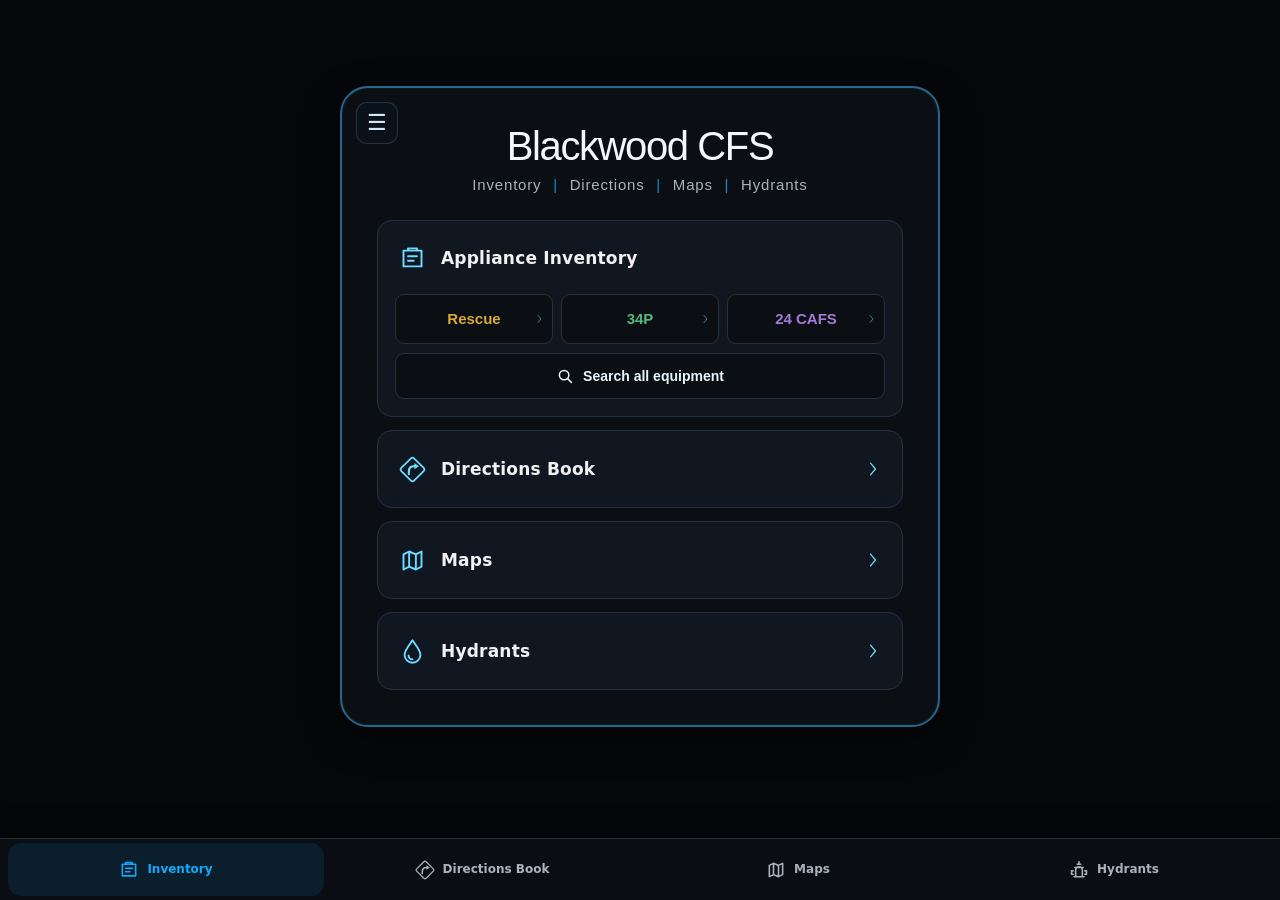
==== commit 9bb5a267: "u" ====
--- a/index.html
+++ b/index.html
@@ -7042,6 +7042,106 @@
 body:has(.v2-appliance-home.open) > .v2-global-search-modal:not(.open){display:none!important;}
 @media(max-width:480px){#homeRescueMenu{top:10px!important;left:10px!important;width:38px!important;height:38px!important;font-size:20px!important;}}
 </style>
+
+<style id="cfs-rc14-15-modal-reliability">
+/* RC14/15: one stable rendering path for inventory item/expanded photos.
+   Reserve persistent taskbar space and stop the historical opacity animations. */
+#itemModal, #photoModal {
+  animation: none !important;
+  transition: none !important;
+  will-change: auto !important;
+}
+#itemModal.open { opacity:1 !important; }
+#itemModal {
+  max-height: calc(100dvh - 96px - env(safe-area-inset-bottom) - env(safe-area-inset-top)) !important;
+}
+#itemModal.open {
+  top: calc((100dvh - 76px - env(safe-area-inset-bottom)) / 2) !important;
+  bottom: auto !important;
+  transform: translate(-50%, -50%) !important;
+}
+/* The expanded photo and its caption must finish ABOVE the persistent ribbon. */
+#photoModal {
+  top: calc(12px + env(safe-area-inset-top)) !important;
+  bottom: calc(84px + env(safe-area-inset-bottom)) !important;
+  overflow: hidden !important;
+}
+#photoModal .modal-body { min-height:0 !important; }
+#photoModal .photo-modal-image-wrap {
+  position: relative;
+  min-height: 0;
+  max-height: none !important;
+}
+#photoModal .photo-modal-caption {
+  padding-bottom: 12px !important;
+  overflow-wrap: anywhere;
+}
+#modalPhoto {
+  height: 180px !important;
+  min-height: 180px !important;
+  max-height: 180px !important;
+  position: relative;
+  overflow: hidden !important;
+}
+#modalPhoto img {
+  display:block !important;
+  width:100% !important;
+  height:100% !important;
+  max-height:100% !important;
+  object-fit:cover !important;
+  opacity:1 !important;
+  visibility:visible !important;
+  animation:none !important;
+  transition:none !important;
+}
+#photoModal #photoModalImg,
+#photoModal.open #photoModalImg {
+  opacity: 1 !important;
+  animation: none !important;
+  transition: none !important;
+}
+#photoModal.cfs-photo-pending #photoModalImg,
+#photoModal.cfs-photo-error #photoModalImg { visibility:hidden !important; }
+#modalPhoto.cfs-item-photo-loading::before,
+#photoModal.cfs-photo-pending .photo-modal-image-wrap::before {
+  content:"";
+  position:absolute;
+  top:50%;left:50%;
+  width:30px;height:30px;
+  margin:-15px 0 0 -15px;
+  border:3px solid color-mix(in srgb,var(--accent) 24%,var(--line));
+  border-top-color:var(--accent);
+  border-radius:50%;
+  animation:cfs-rc15-spin .8s linear infinite;
+  pointer-events:none;
+  z-index:2;
+}
+#photoModal.cfs-photo-pending .photo-modal-image-wrap::after {
+  content:"Loading photo…";
+  position:absolute;
+  top:calc(50% + 24px);
+  left:0;right:0;
+  text-align:center;
+  color:var(--muted);
+  font-size:.76rem;
+  pointer-events:none;
+}
+#photoModal.cfs-photo-error .photo-modal-image-wrap::after {
+  content:"Photograph unavailable";
+  display:block;
+  text-align:center;
+  padding:24px;
+  color:var(--muted);
+}
+@keyframes cfs-rc15-spin { to { transform:rotate(360deg); } }
+@media (max-height:600px) {
+  #modalPhoto { height:124px !important;min-height:124px !important;max-height:124px !important; }
+}
+@media (prefers-reduced-motion:reduce) {
+  #modalPhoto.cfs-item-photo-loading::before,
+  #photoModal.cfs-photo-pending .photo-modal-image-wrap::before { animation-duration:1.7s; }
+}
+</style>
 </head>
 <body>
 <script>try{var startupPalette=localStorage.getItem("inventoryPalette")||"default-blue";if(startupPalette==="default-blue"||startupPalette==="yellow")document.body.classList.add("palette-default-blue","dark")}catch(e){document.body.classList.add("palette-default-blue","dark")}</script>
@@ -7066,11 +7166,6 @@
     </div>
   </div>
 </section>
-
-
-<div id="photoLoadingOverlay" class="photo-loading-overlay" aria-hidden="true">
-  <div class="photo-spinner"></div>
-</div>
 
 
 <div id="issueModalBackdrop" class="modal-backdrop"></div>
@@ -7388,7 +7483,7 @@
 </nav>
 
 <script>
-const CONTENT_METADATA = {"inventoryExcelModifiedUtc":"","directionsUpdatedUtc":"2026-07-19T11:53:13Z","contentUpdatedUtc":"2026-11-15T00:00:00+10:30","contentVersion":"content-20261115-offline-rc5","offlineAssetCount":92,"appVersion":"v2.9.4.40 — Inventory Startup RC13"};
+const CONTENT_METADATA = {"inventoryExcelModifiedUtc":"","directionsUpdatedUtc":"2026-07-19T11:53:13Z","contentUpdatedUtc":"2026-11-15T00:00:00+10:30","contentVersion":"content-20261115-offline-rc5","offlineAssetCount":92,"appVersion":"v2.9.4.41 — Modal Reliability RC14-15"};
 const APPLIANCES = {"Blackwood Rescue":{"appliance":"Blackwood Rescue","records":[{"id":"BR-0136","appliance":"Blackwood Rescue","locker":"Cabin","section":"Above Driver","subsection":"","item":"DRIVERS LOG BOOK","quantity":"","category":"","description":"","status":"In service","photo":"","extraPhoto":"","lastChecked":"","checkedBy":"","tags":"","notes":"","location":"Cabin"},{"id":"BR-0137","appliance":"Blackwood Rescue","locker":"Cabin","section":"Above Driver","subsection":"","item":"ISUZU OWNER MANUAL","quantity":"","category":"","description":"","status":"In service","photo":"","extraPhoto":"","lastChecked":"","checkedBy":"","tags":"","notes":"","location":"Cabin"},{"id":"BR-0138","appliance":"Blackwood Rescue","locker":"Cabin","section":"Above Driver","subsection":"","item":"APPLIANCE SERVICE BOOK","quantity":"","category":"","description":"","status":"In service","photo":"","extraPhoto":"","lastChecked":"","checkedBy":"","tags":"","notes":"","location":"Cabin"},{"id":"BR-0139","appliance":"Blackwood Rescue","locker":"Cabin","section":"Console","subsection":"","item":"MAGLIGHT x 2","quantity":"","category":"","description":"","status":"In service","photo":"","extraPhoto":"","lastChecked":"","checkedBy":"","tags":"","notes":"","location":"Cabin"},{"id":"BR-0140","appliance":"Blackwood Rescue","locker":"Cabin","section":"Console","subsection":"","item":"GRN Radio - Portable","quantity":"","category":"","description":"","status":"In service","photo":"","extraPhoto":"","lastChecked":"","checkedBy":"","tags":"","notes":"","location":"Cabin"},{"id":"BR-0141","appliance":"Blackwood Rescue","locker":"Cabin","section":"Console","subsection":"","item":"VHF RADIO - Portable","quantity":"","category":"","description":"","status":"In service","photo":"","extraPhoto":"","lastChecked":"","checkedBy":"","tags":"","notes":"","location":"Cabin"},{"id":"BR-0142","appliance":"Blackwood Rescue","locker":"Cabin","section":"Console","subsection":"","item":"RESCUE Vests x 2 (Officer and Driver)","quantity":"","category":"","description":"","status":"In service","photo":"","extraPhoto":"","lastChecked":"","checkedBy":"","tags":"","notes":"","location":"Cabin"},{"id":"BR-0143","appliance":"Blackwood Rescue","locker":"Cabin","section":"Console","subsection":"","item":"Rescue Gloves","quantity":"","category":"","description":"","status":"In service","photo":"","extraPhoto":"","lastChecked":"","checkedBy":"","tags":"","notes":"","location":"Cabin"},{"id":"BR-0144","appliance":"Blackwood Rescue","locker":"Cabin","section":"Console","subsection":"","item":"Nitrile Gloves","quantity":"","category":"","description":"","status":"In service","photo":"","extraPhoto":"","lastChecked":"","checkedBy":"","tags":"","notes":"","location":"Cabin"},{"id":"BR-0145","appliance":"Blackwood Rescue","locker":"Cabin","section":"Console","subsection":"","item":"Glasses","quantity":"","category":"","description":"","status":"In service","photo":"","extraPhoto":"","lastChecked":"","checkedBy":"","tags":"","notes":"","location":"Cabin"},{"id":"BR-0146","appliance":"Blackwood Rescue","locker":"Cabin","section":"Console","subsection":"","item":"Dust Mask","quantity":"","category":"","description":"","status":"In service","photo":"","extraPhoto":"","lastChecked":"","checkedBy":"","tags":"","notes":"","location":"Cabin"},{"id":"BR-0147","appliance":"Blackwood Rescue","locker":"Cabin","section":"Above Officer","subsection":"","item":"Black Center Pouch","quantity":"","category":"","description":"","status":"In service","photo":"","extraPhoto":"","lastChecked":"","checkedBy":"","tags":"","notes":"","location":"Cabin"},{"id":"BR-0148","appliance":"Blackwood Rescue","locker":"Cabin","section":"Above Officer","subsection":"","item":"GRN Battery x 1","quantity":"","category":"","description":"","status":"In service","photo":"","extraPhoto":"","lastChecked":"","checkedBy":"","tags":"","notes":"","location":"Cabin"},{"id":"BR-0149","appliance":"Blackwood Rescue","locker":"Cabin","section":"Above Officer","subsection":"","item":"OIC NOTEBOOK – Red","quantity":"","category":"","description":"","status":"In service","photo":"","extraPhoto":"","lastChecked":"","checkedBy":"","tags":"","notes":"","location":"Cabin"},{"id":"BR-0150","appliance":"Blackwood Rescue","locker":"Cabin","section":"Above Officer","subsection":"","item":"MULTI CHARGER PACK","quantity":"","category":"","description":"","status":"In service","photo":"","extraPhoto":"","lastChecked":"","checkedBy":"","tags":"","notes":"","location":"Cabin"},{"id":"BR-0151","appliance":"Blackwood Rescue","locker":"Cabin","section":"Above Officer","subsection":"","item":"CAMERA","quantity":"","category":"","description":"","status":"In service","photo":"","extraPhoto":"","lastChecked":"","checkedBy":"","tags":"","notes":"","location":"Cabin"},{"id":"BR-0152","appliance":"Blackwood Rescue","locker":"Cabin","section":"Above Officer","subsection":"","item":"RED POUCH with RING CUTTER","quantity":"","category":"","description":"","status":"In service","photo":"","extraPhoto":"","lastChecked":"","checkedBy":"","tags":"","notes":"","location":"Cabin"},{"id":"BR-0153","appliance":"Blackwood Rescue","locker":"Cabin","section":"Above Officer","subsection":"","item":"BP Fuel Card (center consol slot)","quantity":"","category":"","description":"","status":"In service","photo":"","extraPhoto":"","lastChecked":"","checkedBy":"","tags":"","notes":"","location":"Cabin"},{"id":"BR-0154","appliance":"Blackwood Rescue","locker":"Cabin","section":"Above Officer","subsection":"","item":"Shell Fuel Card (center consol slot)","quantity":"","category":"","description":"","status":"In service","photo":"","extraPhoto":"","lastChecked":"","checkedBy":"","tags":"","notes":"","location":"Cabin"},{"id":"BR-0155","appliance":"Blackwood Rescue","locker":"Cabin","section":"Above Officer","subsection":"","item":"PENCIL CASE","quantity":"","category":"","description":"Chinagraph pencil\nPoint Marker Pen\nT-Cards\nMatches\nAirbag Warning stickers\nVHF Quick reference guide\nSite attendance book A5\nSturt Group calling cards\nMitcham Council Keys\nOnko Park Keys\nNPWS Keys\nSIMS Key\nRED CFS Key","status":"In service","photo":"","extraPhoto":"","lastChecked":"","checkedBy":"","tags":"","notes":"","location":"Cabin"},{"id":"BR-0169","appliance":"Blackwood Rescue","locker":"Cabin","section":"Rear Seats","subsection":"","item":"RCR CREW COMPOSITION x 4 (roof)","quantity":"","category":"","description":"","status":"In service","photo":"","extraPhoto":"","lastChecked":"","checkedBy":"","tags":"","notes":"","location":"Cabin"},{"id":"BR-0170","appliance":"Blackwood Rescue","locker":"Cabin","section":"Rear Seats","subsection":"","item":"VHF Battery x 4","quantity":"","category":"","description":"","status":"In service","photo":"","extraPhoto":"","lastChecked":"","checkedBy":"","tags":"","notes":"","location":"Cabin"},{"id":"BR-0171","appliance":"Blackwood Rescue","locker":"Cabin","section":"Rear Seats","subsection":"","item":"VHF RADIO – Portable x 3","quantity":"","category":"","description":"","status":"In service","photo":"","extraPhoto":"","lastChecked":"","checkedBy":"","tags":"","notes":"","location":"Cabin"},{"id":"BR-0172","appliance":"Blackwood Rescue","locker":"Cabin","section":"Rear Seats","subsection":"","item":"MAGLIGHT CONES x 3","quantity":"","category":"","description":"","status":"In service","photo":"","extraPhoto":"","lastChecked":"","checkedBy":"","tags":"","notes":"","location":"Cabin"},{"id":"BR-0173","appliance":"Blackwood Rescue","locker":"Cabin","section":"Rear Seats","subsection":"","item":"Rural TIC & spare Battery","quantity":"","category":"","description":"","status":"In service","photo":"","extraPhoto":"","lastChecked":"","checkedBy":"","tags":"","notes":"","location":"Cabin"},{"id":"BR-0174","appliance":"Blackwood Rescue","locker":"Cabin","section":"Rear Seats","subsection":"","item":"BIO WASTE DISPOSAL BAGS","quantity":"","category":"","description":"","status":"In service","photo":"","extraPhoto":"","lastChecked":"","checkedBy":"","tags":"","notes":"","location":"Cabin"},{"id":"BR-0175","appliance":"Blackwood Rescue","locker":"Cabin","section":"Rear Seats","subsection":"","item":"RESCUE Vests x 4 (Rear)","quantity":"","category":"","description":"","status":"In service","photo":"","extraPhoto":"","lastChecked":"","checkedBy":"","tags":"","notes":"","location":"Cabin"},{"id":"BR-0176","appliance":"Blackwood Rescue","locker":"Cabin","section":"Rear Seats","subsection":"","item":"Rescue Gloves","quantity":"","category":"","description":"","status":"In service","photo":"","extraPhoto":"","lastChecked":"","checkedBy":"","tags":"","notes":"","location":"Cabin"},{"id":"BR-0177","appliance":"Blackwood Rescue","locker":"Cabin","section":"Rear Seats","subsection":"","item":"Nitrile Gloves","quantity":"","category":"","description":"","status":"In service","photo":"","extraPhoto":"","lastChecked":"","checkedBy":"","tags":"","notes":"","location":"Cabin"},{"id":"BR-0178","appliance":"Blackwood Rescue","locker":"Cabin","section":"Rear Seats","subsection":"","item":"Glasses","quantity":"","category":"","description":"","status":"In service","photo":"","extraPhoto":"","lastChecked":"","checkedBy":"","tags":"","notes":"","location":"Cabin"},{"id":"BR-0179","appliance":"Blackwood Rescue","locker":"Cabin","section":"Rear Seats","subsection":"","item":"Dust Mask","quantity":"","category":"","description":"","status":"In service","photo":"","extraPhoto":"","lastChecked":"","checkedBy":"","tags":"","notes":"","location":"Cabin"},{"id":"BR-0180","appliance":"Blackwood Rescue","locker":"Cabin","section":"Rear Seats","subsection":"","item":"RADIO BELT w/ working torch","quantity":"","category":"","description":"","status":"In service","photo":"","extraPhoto":"","lastChecked":"","checkedBy":"","tags":"","notes":"","location":"Cabin"},{"id":"BR-0181","appliance":"Blackwood Rescue","locker":"Cabin","section":"Rear Seats","subsection":"","item":"BOX OF NITRILE GLOVES","quantity":"","category":"","description":"","status":"In service","photo":"","extraPhoto":"","lastChecked":"","checkedBy":"","tags":"","notes":"","location":"Cabin"},{"id":"BR-0182","appliance":"Blackwood Rescue","locker":"Cabin","section":"Rear Seats","subsection":"","item":"BOX OF SURGICAL MASKS","quantity":"","category":"","description":"","status":"In service","photo":"","extraPhoto":"","lastChecked":"","checkedBy":"","tags":"","notes":"","location":"Cabin"},{"id":"BR-0183","appliance":"Blackwood Rescue","locker":"Cabin","section":"Rear Seats","subsection":"","item":"JACK WHEEL BRACE w/ Handles","quantity":"","category":"","description":"","status":"In service","photo":"","extraPhoto":"","lastChecked":"","checkedBy":"","tags":"","notes":"","location":"Cabin"},{"id":"BR-0184","appliance":"Blackwood Rescue","locker":"Cabin","section":"Rear Seats","subsection":"","item":"PRIMARY ENTRY KIT [x2]","quantity":"","category":"","description":"Rescue Knife\nEmergency Hammer\n200mm Adjustable Spanner\nPhilips Head Screwdriver\nFlat Blade Screwdriver\nCable Cutters\nSeat belt webbing\nUniversal Shears\nTrim Removal tool [x3 total]","status":"In service","photo":"","extraPhoto":"","lastChecked":"","checkedBy":"","tags":"","notes":"","location":"Cabin"},{"id":"BR-0194","appliance":"Blackwood Rescue","locker":"Cabin","section":"Rear Seats","subsection":"","item":"YELLOW POUCH LAMINATED MAPS","quantity":"","category":"","description":"","status":"In service","photo":"","extraPhoto":"","lastChecked":"","checkedBy":"","tags":"","notes":"","location":"Cabin"},{"id":"BR-0195","appliance":"Blackwood Rescue","locker":"Cabin","section":"Rear Seats","subsection":"","item":"UBD STREET DIRECTORY","quantity":"","category":"","description":"","status":"In service","photo":"","extraPhoto":"","lastChecked":"","checkedBy":"","tags":"","notes":"","location":"Cabin"},{"id":"BR-0196","appliance":"Blackwood Rescue","locker":"Cabin","section":"Rear Seats","subsection":"","item":"DIRECTIONS BOOK – White, A5","quantity":"","category":"","description":"","status":"In service","photo":"","extraPhoto":"","lastChecked":"","checkedBy":"","tags":"","notes":"","location":"Cabin"},{"id":"BR-0197","appliance":"Blackwood Rescue","locker":"Cabin","section":"Rear Seats","subsection":"","item":"DANGEROUS GOODS GUIDE","quantity":"","category":"","description":"","status":"In service","photo":"","extraPhoto":"","lastChecked":"","checkedBy":"","tags":"","notes":"","location":"Cabin"},{"id":"BR-0198","appliance":"Blackwood Rescue","locker":"Cabin","section":"Rear Seats","subsection":"","item":"RESCUERS GUIDE TO AIRBAGS","quantity":"","category":"","description":"","status":"In service","photo":"","extraPhoto":"","lastChecked":"","checkedBy":"","tags":"","notes":"","location":"Cabin"},{"id":"BR-0199","appliance":"Blackwood Rescue","locker":"Cabin","section":"Rear Seats","subsection":"","item":"A3 LAMINATED NATIONAL PARKS MAP","quantity":"","category":"","description":"","status":"In service","photo":"","extraPhoto":"","lastChecked":"","checkedBy":"","tags":"","notes":"","location":"Cabin"},{"id":"BR-0200","appliance":"Blackwood Rescue","locker":"Cabin","section":"Rear Seats","subsection":"","item":"CFS MAP BOOK","quantity":"","category":"","description":"","status":"In service","photo":"","extraPhoto":"","lastChecked":"","checkedBy":"","tags":"","notes":"","location":"Cabin"},{"id":"BR-0201","appliance":"Blackwood Rescue","locker":"Cabin","section":"Rear Seats","subsection":"","item":"BAG, CLEAR SAFETY GLASSES","quantity":"","category":"","description":"","status":"In service","photo":"","extraPhoto":"","lastChecked":"","checkedBy":"","tags":"","notes":"","location":"Cabin"},{"id":"BR-0001","appliance":"Blackwood Rescue","locker":"Locker 1","section":"","subsection":"","item":"BOLT CUTTERS","quantity":"","category":"","description":"","status":"In service","photo":"","extraPhoto":"","lastChecked":"","checkedBy":"","tags":"","notes":"","location":"Locker 1"},{"id":"BR-0002","appliance":"Blackwood Rescue","locker":"Locker 1","section":"","subsection":"","item":"SLEDGEHAMMER","quantity":"","category":"","description":"","status":"In service","photo":"","extraPhoto":"","lastChecked":"","checkedBy":"","tags":"","notes":"","location":"Locker 1"},{"id":"BR-0003","appliance":"Blackwood Rescue","locker":"Locker 1","section":"","subsection":"","item":"SHOVEL","quantity":"","category":"","description":"","status":"In service","photo":"","extraPhoto":"","lastChecked":"","checkedBy":"","tags":"","notes":"","location":"Locker 1"},{"id":"BR-0004","appliance":"Blackwood Rescue","locker":"Locker 1","section":"","subsection":"","item":"JEMMY BAR","quantity":"","category":"","description":"","status":"In service","photo":"","extraPhoto":"","lastChecked":"","checkedBy":"","tags":"","notes":"","location":"Locker 1"},{"id":"BR-0005","appliance":"Blackwood Rescue","locker":"Locker 1","section":"","subsection":"","item":"SIDE STABILISER w/ratchets in bag","quantity":"","category":"","description":"","status":"In service","photo":"","extraPhoto":"","lastChecked":"","checkedBy":"","tags":"","notes":"","location":"Locker 1"},{"id":"BR-0006","appliance":"Blackwood Rescue","locker":"Locker 1","section":"","subsection":"","item":"SHADE WINDER","quantity":"","category":"","description":"","status":"In service","photo":"","extraPhoto":"","lastChecked":"","checkedBy":"","tags":"","notes":"","location":"Locker 1"},{"id":"BR-0007","appliance":"Blackwood Rescue","locker":"Locker 1","section":"","subsection":"","item":"HALLIGAN TOOL [x1]","quantity":"","category":"","description":"","status":"In service","photo":"","extraPhoto":"","lastChecked":"","checkedBy":"","tags":"","notes":"","location":"Locker 1"},{"id":"BR-0008","appliance":"Blackwood Rescue","locker":"Locker 1","section":"","subsection":"","item":"STABFAST KIT, BAGS x2","quantity":"","category":"","description":"","status":"In service","photo":"","extraPhoto":"","lastChecked":"","checkedBy":"","tags":"","notes":"","location":"Locker 1"},{"id":"BR-0009","appliance":"Blackwood Rescue","locker":"Locker 1","section":"","subsection":"","item":"STOP/SLOW BAT- w/ handles [x2]","quantity":"","category":"","description":"","status":"In service","photo":"","extraPhoto":"","lastChecked":"","checkedBy":"","tags":"","notes":"","location":"Locker 1"},{"id":"BR-0010","appliance":"Blackwood Rescue","locker":"Locker 1","section":"","subsection":"","item":"ACCESS TOOL KIT","quantity":"","category":"","description":"","status":"In service","photo":"","extraPhoto":"","lastChecked":"","checkedBy":"","tags":"","notes":"","location":"Locker 1"},{"id":"BR-0011","appliance":"Blackwood Rescue","locker":"Locker 1","section":"","subsection":"","item":"BATTERY POWERED LIGHTS [x4]","quantity":"","category":"","description":"","status":"In service","photo":"","extraPhoto":"","lastChecked":"","checkedBy":"","tags":"","notes":"","location":"Locker 1"},{"id":"BR-0112","appliance":"Blackwood Rescue","locker":"Locker 2","section":"","subsection":"","item":"BLOCK TRAY LAYOUT - CHOCKS","quantity":"","category":"","description":"","status":"In service","photo":"","extraPhoto":"","lastChecked":"","checkedBy":"","tags":"","notes":"","location":"Locker 2"},{"id":"BR-0012","appliance":"Blackwood Rescue","locker":"Locker 2","section":"TOP","subsection":"","item":"BAG OF ROPE","quantity":"","category":"","description":"","status":"In service","photo":"","extraPhoto":"","lastChecked":"","checkedBy":"","tags":"","notes":"","location":"Locker 2"},{"id":"BR-0013","appliance":"Blackwood Rescue","locker":"Locker 2","section":"TOP","subsection":"","item":"BAG w/ BLANKETS & Trauma Teddies x2","quantity":"","category":"","description":"","status":"In service","photo":"","extraPhoto":"","lastChecked":"","checkedBy":"","tags":"","notes":"","location":"Locker 2"},{"id":"BR-0014","appliance":"Blackwood Rescue","locker":"Locker 2","section":"TOP","subsection":"","item":"AIRBAG RESTRAINT SYSTEM","quantity":"","category":"","description":"","status":"In service","photo":"","extraPhoto":"","lastChecked":"","checkedBy":"","tags":"","notes":"","location":"Locker 2"},{"id":"BR-0015","appliance":"Blackwood Rescue","locker":"Locker 2","section":"TOP","subsection":"","item":"GLASS MANAGER","quantity":"","category":"","description":"","status":"In service","photo":"","extraPhoto":"","lastChecked":"","checkedBy":"","tags":"","notes":"","location":"Locker 2"},{"id":"BR-0016","appliance":"Blackwood Rescue","locker":"Locker 2","section":"TOP","subsection":"","item":"SOFT PROTECTION SHEETS x2","quantity":"","category":"","description":"","status":"In service","photo":"","extraPhoto":"","lastChecked":"","checkedBy":"","tags":"","notes":"","location":"Locker 2"},{"id":"BR-0017","appliance":"Blackwood Rescue","locker":"Locker 2","section":"TOP","subsection":"","item":"Disposable line - red","quantity":"","category":"","description":"","status":"In service","photo":"","extraPhoto":"","lastChecked":"","checkedBy":"","tags":"","notes":"","location":"Locker 2"},{"id":"BR-0018","appliance":"Blackwood Rescue","locker":"Locker 2","section":"TOP","subsection":"","item":"Clear Windscreen Protection Roll x2","quantity":"","category":"","description":"","status":"In service","photo":"","extraPhoto":"","lastChecked":"","checkedBy":"","tags":"","notes":"","location":"Locker 2"},{"id":"BR-0019","appliance":"Blackwood Rescue","locker":"Locker 2","section":"MIDDLE","subsection":"","item":"BAG, SOFT & PVC SHARPS PROTECTION","quantity":"","category":"","description":"","status":"In service","photo":"","extraPhoto":"","lastChecked":"","checkedBy":"","tags":"","notes":"","location":"Locker 2"},{"id":"BR-0020","appliance":"Blackwood Rescue","locker":"Locker 2","section":"MIDDLE","subsection":"","item":"FIRST AID KIT 02, DEFIB","quantity":"","category":"","description":"","status":"In service","photo":"","extraPhoto":"","lastChecked":"","checkedBy":"","tags":"","notes":"","location":"Locker 2"},{"id":"BR-0021","appliance":"Blackwood Rescue","locker":"Locker 2","section":"MIDDLE","subsection":"","item":"PVC GLOVES x2 pr (In decon. bag)","quantity":"","category":"","description":"","status":"In service","photo":"","extraPhoto":"","lastChecked":"","checkedBy":"","tags":"","notes":"","location":"Locker 2"},{"id":"BR-0022","appliance":"Blackwood Rescue","locker":"Locker 2","section":"MIDDLE","subsection":"","item":"DECONTAMINATION BAG","quantity":"","category":"","description":"","status":"In service","photo":"","extraPhoto":"","lastChecked":"","checkedBy":"","tags":"","notes":"","location":"Locker 2"},{"id":"BR-0023","appliance":"Blackwood Rescue","locker":"Locker 2","section":"Tray 1","subsection":"","item":"Step Wedges - blue x4","quantity":"","category":"","description":"","status":"In service","photo":"","extraPhoto":"","lastChecked":"","checkedBy":"","tags":"","notes":"","location":"Locker 2"},{"id":"BR-0024","appliance":"Blackwood Rescue","locker":"Locker 2","section":"Tray 1","subsection":"","item":"Wheel Chocks - red x2","quantity":"","category":"","description":"","status":"In service","photo":"","extraPhoto":"","lastChecked":"","checkedBy":"","tags":"","notes":"","location":"Locker 2"},{"id":"BR-0025","appliance":"Blackwood Rescue","locker":"Locker 2","section":"Trays 2, 3, 4","subsection":"","item":"GREEN STAGING SHEET X1","quantity":"","category":"","description":"","status":"In service","photo":"","extraPhoto":"","lastChecked":"","checkedBy":"","tags":"","notes":"","location":"Locker 2"},{"id":"BR-0026","appliance":"Blackwood Rescue","locker":"Locker 2","section":"Trays 2, 3, 4","subsection":"","item":"90 x 90 Blocks- purple x2 each","quantity":"","category":"","description":"","status":"In service","photo":"","extraPhoto":"","lastChecked":"","checkedBy":"","tags":"","notes":"","location":"Locker 2"},{"id":"BR-0027","appliance":"Blackwood Rescue","locker":"Locker 2","section":"Trays 2, 3, 4","subsection":"","item":"90 x 45 Blocks- yellow x3 each","quantity":"","category":"","description":"","status":"In service","photo":"","extraPhoto":"","lastChecked":"","checkedBy":"","tags":"","notes":"","location":"Locker 2"},{"id":"BR-0028","appliance":"Blackwood Rescue","locker":"Locker 2","section":"Trays 2, 3, 4","subsection":"","item":"Large Wedges - red x3 each","quantity":"","category":"","description":"","status":"In service","photo":"","extraPhoto":"","lastChecked":"","checkedBy":"","tags":"","notes":"","location":"Locker 2"},{"id":"BR-0029","appliance":"Blackwood Rescue","locker":"Locker 2","section":"Trays 2, 3, 4","subsection":"","item":"Small Wedges - Green x3 each","quantity":"","category":"","description":"","status":"In service","photo":"","extraPhoto":"","lastChecked":"","checkedBy":"","tags":"","notes":"","location":"Locker 2"},{"id":"BR-0030","appliance":"Blackwood Rescue","locker":"Locker 2","section":"Trays 2, 3, 4","subsection":"","item":"Hardwood Wedges x5 each","quantity":"","category":"","description":"","status":"In service","photo":"","extraPhoto":"","lastChecked":"","checkedBy":"","tags":"","notes":"","location":"Locker 2"},{"id":"BR-0031","appliance":"Blackwood Rescue","locker":"Locker 2","section":"Trays 2, 3, 4","subsection":"","item":"Rubber Mallet x2 total","quantity":"","category":"","description":"","status":"In service","photo":"","extraPhoto":"","lastChecked":"","checkedBy":"","tags":"","notes":"","location":"Locker 2"},{"id":"BR-0032","appliance":"Blackwood Rescue","locker":"Locker 2","section":"Metal Box","subsection":"","item":"90 x 90 Blocks- purple x9","quantity":"","category":"","description":"","status":"In service","photo":"","extraPhoto":"","lastChecked":"","checkedBy":"","tags":"","notes":"","location":"Locker 2"},{"id":"BR-0033","appliance":"Blackwood Rescue","locker":"Locker 2","section":"Metal Box","subsection":"","item":"90 x 45 Blocks - yellow x2","quantity":"","category":"","description":"","status":"In service","photo":"","extraPhoto":"","lastChecked":"","checkedBy":"","tags":"","notes":"","location":"Locker 2"},{"id":"BR-0034","appliance":"Blackwood Rescue","locker":"Locker 2","section":"Metal Box","subsection":"","item":"Small Wedges - green x1","quantity":"","category":"","description":"","status":"In service","photo":"","extraPhoto":"","lastChecked":"","checkedBy":"","tags":"","notes":"","location":"Locker 2"},{"id":"BR-0035","appliance":"Blackwood Rescue","locker":"Locker 2","section":"Metal Box","subsection":"","item":"Large Wedge - red x1","quantity":"","category":"","description":"","status":"In service","photo":"","extraPhoto":"","lastChecked":"","checkedBy":"","tags":"","notes":"","location":"Locker 2"},{"id":"BR-0036","appliance":"Blackwood Rescue","locker":"Locker 2","section":"Metal Box","subsection":"","item":"LARGE RATCHET STRAPS [x4]","quantity":"","category":"","description":"","status":"In service","photo":"","extraPhoto":"","lastChecked":"","checkedBy":"","tags":"","notes":"","location":"Locker 2"},{"id":"BR-0037","appliance":"Blackwood Rescue","locker":"Locker 3","section":"","subsection":"","item":"LONG HARDWOOD CHOCKS x6","quantity":"","category":"","description":"","status":"In service","photo":"","extraPhoto":"","lastChecked":"","checkedBy":"","tags":"","notes":"","location":"Locker 3"},{"id":"BR-0038","appliance":"Blackwood Rescue","locker":"Locker 4","section":"","subsection":"","item":"CROWBAR (behind botton drawer)","quantity":"","category":"","description":"","status":"In service","photo":"","extraPhoto":"","lastChecked":"","checkedBy":"","tags":"","notes":"","location":"Locker 4"},{"id":"BR-0039","appliance":"Blackwood Rescue","locker":"Locker 4","section":"","subsection":"","item":"HYDRAULIC HOSE [x2]","quantity":"","category":"","description":"","status":"In service","photo":"","extraPhoto":"","lastChecked":"","checkedBy":"","tags":"","notes":"","location":"Locker 4"},{"id":"BR-0040","appliance":"Blackwood Rescue","locker":"Locker 4","section":"","subsection":"","item":"RED & GREEN SALVAGE SHEETS","quantity":"","category":"","description":"","status":"In service","photo":"","extraPhoto":"","lastChecked":"","checkedBy":"","tags":"","notes":"","location":"Locker 4"},{"id":"BR-0041","appliance":"Blackwood Rescue","locker":"Locker 4","section":"","subsection":"","item":"LITTLE GIANT LADDER","quantity":"","category":"","description":"","status":"In service","photo":"","extraPhoto":"","lastChecked":"","checkedBy":"","tags":"","notes":"","location":"Locker 4"},{"id":"BR-0042","appliance":"Blackwood Rescue","locker":"Locker 4","section":"","subsection":"","item":"STOKES LITTER","quantity":"","category":"","description":"","status":"In service","photo":"","extraPhoto":"","lastChecked":"","checkedBy":"","tags":"","notes":"","location":"Locker 4"},{"id":"BR-0043","appliance":"Blackwood Rescue","locker":"Locker 4","section":"","subsection":"","item":"EXTRICATION BOARD","quantity":"","category":"","description":"","status":"In service","photo":"","extraPhoto":"","lastChecked":"","checkedBy":"","tags":"","notes":"","location":"Locker 4"},{"id":"BR-0044","appliance":"Blackwood Rescue","locker":"Locker 4","section":"","subsection":"","item":"EXTRICATION BOARD STRAPS [x2]","quantity":"","category":"","description":"","status":"In service","photo":"","extraPhoto":"","lastChecked":"","checkedBy":"","tags":"","notes":"","location":"Locker 4"},{"id":"BR-0045","appliance":"Blackwood Rescue","locker":"Locker 4","section":"","subsection":"","item":"SCENE SCREEN IN BLACK BAG","quantity":"","category":"","description":"","status":"In service","photo":"","extraPhoto":"","lastChecked":"","checkedBy":"","tags":"","notes":"","location":"Locker 4"},{"id":"BR-0046","appliance":"Blackwood Rescue","locker":"Locker 4","section":"","subsection":"","item":"LIGHT TRIPODS WITH CABLES [x2]","quantity":"","category":"","description":"","status":"In service","photo":"","extraPhoto":"","lastChecked":"","checkedBy":"","tags":"","notes":"","location":"Locker 4"},{"id":"BR-0047","appliance":"Blackwood Rescue","locker":"Locker 4","section":"","subsection":"","item":"HYDRAULIC FLUID","quantity":"","category":"","description":"","status":"In service","photo":"","extraPhoto":"","lastChecked":"","checkedBy":"","tags":"","notes":"","location":"Locker 4"},{"id":"BR-0048","appliance":"Blackwood Rescue","locker":"Locker 4","section":"","subsection":"","item":"FUEL CONTAINER –10lt, UNLEADED (RED)","quantity":"","category":"","description":"","status":"In service","photo":"","extraPhoto":"","lastChecked":"","checkedBy":"","tags":"","notes":"","location":"Locker 4"},{"id":"BR-0049","appliance":"Blackwood Rescue","locker":"Locker 4","section":"","subsection":"","item":"SPOUT – for fuel containers [x1]","quantity":"","category":"","description":"","status":"In service","photo":"","extraPhoto":"","lastChecked":"","checkedBy":"","tags":"","notes":"","location":"Locker 4"},{"id":"BR-0050","appliance":"Blackwood Rescue","locker":"Locker 4","section":"","subsection":"","item":"FUNNEL","quantity":"","category":"","description":"","status":"In service","photo":"","extraPhoto":"","lastChecked":"","checkedBy":"","tags":"","notes":"","location":"Locker 4"},{"id":"BR-0051","appliance":"Blackwood Rescue","locker":"Locker 4","section":"","subsection":"","item":"CHAINSAW BAR OIL","quantity":"","category":"","description":"","status":"In service","photo":"","extraPhoto":"","lastChecked":"","checkedBy":"","tags":"","notes":"","location":"Locker 4"},{"id":"BR-0052","appliance":"Blackwood Rescue","locker":"Locker 4","section":"","subsection":"","item":"PEDAL CUTTER (LUCAS IN BOX)","quantity":"","category":"","description":"","status":"In service","photo":"","extraPhoto":"","lastChecked":"","checkedBy":"","tags":"","notes":"","location":"Locker 4"},{"id":"BR-0053","appliance":"Blackwood Rescue","locker":"Locker 4","section":"","subsection":"","item":"HARD PROTECTION BOARDS [x6]","quantity":"","category":"","description":"","status":"In service","photo":"","extraPhoto":"","lastChecked":"","checkedBy":"","tags":"","notes":"","location":"Locker 4"},{"id":"BR-0054","appliance":"Blackwood Rescue","locker":"Locker 4","section":"","subsection":"","item":"HOLMATRO LARGE RAM (1510mm)","quantity":"","category":"","description":"","status":"In service","photo":"","extraPhoto":"","lastChecked":"","checkedBy":"","tags":"","notes":"","location":"Locker 4"},{"id":"BR-0055","appliance":"Blackwood Rescue","locker":"Locker 4","section":"","subsection":"","item":"HOLMATRO SMALL RAM (1285mm)","quantity":"","category":"","description":"","status":"In service","photo":"","extraPhoto":"","lastChecked":"","checkedBy":"","tags":"","notes":"","location":"Locker 4"},{"id":"BR-0056","appliance":"Blackwood Rescue","locker":"Locker 4","section":"","subsection":"","item":"HAND PUMP","quantity":"","category":"","description":"","status":"In service","photo":"","extraPhoto":"","lastChecked":"","checkedBy":"","tags":"","notes":"","location":"Locker 4"},{"id":"BR-0057","appliance":"Blackwood Rescue","locker":"Locker 4","section":"","subsection":"","item":"HOLMATRO CUTTERS","quantity":"","category":"","description":"","status":"In service","photo":"","extraPhoto":"","lastChecked":"","checkedBy":"","tags":"","notes":"","location":"Locker 4"},{"id":"BR-0058","appliance":"Blackwood Rescue","locker":"Locker 4","section":"","subsection":"","item":"HOLMATRO SPREADERS","quantity":"","category":"","description":"","status":"In service","photo":"","extraPhoto":"","lastChecked":"","checkedBy":"","tags":"","notes":"","location":"Locker 4"},{"id":"BR-0059","appliance":"Blackwood Rescue","locker":"Locker 4","section":"","subsection":"","item":"MINI CUTTERS","quantity":"","category":"","description":"","status":"In service","photo":"","extraPhoto":"","lastChecked":"","checkedBy":"","tags":"","notes":"","location":"Locker 4"},{"id":"BR-0060","appliance":"Blackwood Rescue","locker":"Locker 4","section":"","subsection":"","item":"MAIN RESCUE PUMP","quantity":"","category":"","description":"","status":"In service","photo":"","extraPhoto":"","lastChecked":"","checkedBy":"","tags":"","notes":"","location":"Locker 4"},{"id":"BR-0061","appliance":"Blackwood Rescue","locker":"Locker 4","section":"","subsection":"","item":"AUXILIARY RESCUE PUMP","quantity":"","category":"","description":"","status":"In service","photo":"","extraPhoto":"","lastChecked":"","checkedBy":"","tags":"","notes":"","location":"Locker 4"},{"id":"BR-0062","appliance":"Blackwood Rescue","locker":"Locker 4","section":"","subsection":"","item":"HOLMATRO CHAINS (ORANGE BOX)","quantity":"","category":"","description":"","status":"In service","photo":"","extraPhoto":"","lastChecked":"","checkedBy":"","tags":"","notes":"","location":"Locker 4"},{"id":"BR-0063","appliance":"Blackwood Rescue","locker":"Locker 4","section":"","subsection":"","item":"BLACK PLASTIC CASE","quantity":"","category":"","description":"","status":"In service","photo":"","extraPhoto":"","lastChecked":"","checkedBy":"","tags":"","notes":"","location":"Locker 4"},{"id":"BR-0064","appliance":"Blackwood Rescue","locker":"Locker 4","section":"","subsection":"","item":"AIRBAG CONTROLS","quantity":"","category":"","description":"HOSES, red & yellow x 1 of each\nSHORT HOSE w/ shut off valves x2\nSMALL AIR BAG\nLARGE AIR BAGS x2","status":"In service","photo":"","extraPhoto":"","lastChecked":"","checkedBy":"","tags":"","notes":"","location":"Locker 4"},{"id":"BR-0069","appliance":"Blackwood Rescue","locker":"Locker 4","section":"","subsection":"","item":"BA CYLINDER","quantity":"","category":"","description":"(Keyword: Breathing Apparatus)","status":"In service","photo":"","extraPhoto":"","lastChecked":"","checkedBy":"","tags":"","notes":"","location":"Locker 4"},{"id":"BR-0082","appliance":"Blackwood Rescue","locker":"Locker 5","section":"Top Drawer","subsection":"","item":"RECIP SAW & CORDLESS DRILL","quantity":"","category":"","description":"","status":"In service","photo":"","extraPhoto":"","lastChecked":"","checkedBy":"","tags":"","notes":"","location":"Locker 5"},{"id":"BR-0083","appliance":"Blackwood Rescue","locker":"Locker 5","section":"Top Drawer","subsection":"","item":"DRILL BIT SET RED Milwaukee","quantity":"","category":"","description":"","status":"In service","photo":"","extraPhoto":"","lastChecked":"","checkedBy":"","tags":"","notes":"","location":"Locker 5"},{"id":"BR-0084","appliance":"Blackwood Rescue","locker":"Locker 5","section":"Top Drawer","subsection":"","item":"DRILL BIT SET RED 25 PIECE","quantity":"","category":"","description":"","status":"In service","photo":"","extraPhoto":"","lastChecked":"","checkedBy":"","tags":"","notes":"","location":"Locker 5"},{"id":"BR-0085","appliance":"Blackwood Rescue","locker":"Locker 5","section":"Top Drawer","subsection":"","item":"DREMEL","quantity":"","category":"","description":"","status":"In service","photo":"","extraPhoto":"","lastChecked":"","checkedBy":"","tags":"","notes":"","location":"Locker 5"},{"id":"BR-0086","appliance":"Blackwood Rescue","locker":"Locker 5","section":"Top Drawer","subsection":"","item":"SOCKET SET","quantity":"","category":"","description":"","status":"In service","photo":"","extraPhoto":"","lastChecked":"","checkedBy":"","tags":"","notes":"","location":"Locker 5"},{"id":"BR-0087","appliance":"Blackwood Rescue","locker":"Locker 5","section":"Top Drawer","subsection":"","item":"SILICON SPRAY CAN & WD40 SPRAY CAN","quantity":"","category":"","description":"","status":"In service","photo":"","extraPhoto":"","lastChecked":"","checkedBy":"","tags":"","notes":"","location":"Locker 5"},{"id":"BR-0088","appliance":"Blackwood Rescue","locker":"Locker 5","section":"Middle Drawer","subsection":"","item":"CHAINSAW BOX containing","quantity":"","category":"","description":"","status":"In service","photo":"","extraPhoto":"","lastChecked":"","checkedBy":"","tags":"","notes":"","location":"Locker 5"},{"id":"BR-0089","appliance":"Blackwood Rescue","locker":"Locker 5","section":"Middle Drawer","subsection":"","item":"Chaps","quantity":"","category":"","description":"","status":"In service","photo":"","extraPhoto":"","lastChecked":"","checkedBy":"","tags":"","notes":"","location":"Locker 5"},{"id":"BR-0090","appliance":"Blackwood Rescue","locker":"Locker 5","section":"Middle Drawer","subsection":"","item":"Helmet w/ earmuffs","quantity":"","category":"","description":"","status":"In service","photo":"","extraPhoto":"","lastChecked":"","checkedBy":"","tags":"","notes":"","location":"Locker 5"},{"id":"BR-0091","appliance":"Blackwood Rescue","locker":"Locker 5","section":"Middle Drawer","subsection":"","item":"Ear Plugs","quantity":"","category":"","description":"","status":"In service","photo":"","extraPhoto":"","lastChecked":"","checkedBy":"","tags":"","notes":"","location":"Locker 5"},{"id":"BR-0092","appliance":"Blackwood Rescue","locker":"Locker 5","section":"Middle Drawer","subsection":"","item":"Chainsaw spanner","quantity":"","category":"","description":"","status":"In service","photo":"","extraPhoto":"","lastChecked":"","checkedBy":"","tags":"","notes":"","location":"Locker 5"},{"id":"BR-0093","appliance":"Blackwood Rescue","locker":"Locker 5","section":"Middle Drawer","subsection":"","item":"Spare Chain [x1]","quantity":"","category":"","description":"","status":"In service","photo":"","extraPhoto":"","lastChecked":"","checkedBy":"","tags":"","notes":"","location":"Locker 5"},{"id":"BR-0094","appliance":"Blackwood Rescue","locker":"Locker 5","section":"Middle Drawer","subsection":"","item":"File and guide","quantity":"","category":"","description":"","status":"In service","photo":"","extraPhoto":"","lastChecked":"","checkedBy":"","tags":"","notes":"","location":"Locker 5"},{"id":"BR-0095","appliance":"Blackwood Rescue","locker":"Locker 5","section":"Middle Drawer","subsection":"","item":"EXTENSION CORD & RCD","quantity":"","category":"","description":"","status":"In service","photo":"","extraPhoto":"","lastChecked":"","checkedBy":"","tags":"","notes":"","location":"Locker 5"},{"id":"BR-0096","appliance":"Blackwood Rescue","locker":"Locker 5","section":"Middle Drawer","subsection":"","item":"CHAINSAW (Electric) with Battery","quantity":"","category":"","description":"","status":"In service","photo":"","extraPhoto":"","lastChecked":"","checkedBy":"","tags":"","notes":"","location":"Locker 5"},{"id":"BR-0097","appliance":"Blackwood Rescue","locker":"Locker 5","section":"Middle Drawer","subsection":"","item":"QUICKCUT (Electric) with Battery","quantity":"","category":"","description":"","status":"In service","photo":"","extraPhoto":"","lastChecked":"","checkedBy":"","tags":"","notes":"","location":"Locker 5"},{"id":"BR-0098","appliance":"Blackwood Rescue","locker":"Locker 5","section":"Middle Drawer","subsection":"","item":"Stihl Box with 2x Batteries and charger","quantity":"","category":"","description":"","status":"In service","photo":"","extraPhoto":"","lastChecked":"","checkedBy":"","tags":"","notes":"","location":"Locker 5"},{"id":"BR-0099","appliance":"Blackwood Rescue","locker":"Locker 5","section":"Bottom Drawer","subsection":"","item":"TOOLBOX (orange) containing","quantity":"","category":"","description":"Cold Chisel\nAllen Key Set\nPhilips Head Screwdrivers [x3]\nFlat Blade Screwdrivers [x4]\nLarge Tapered Spikes [x2]\nSmall Tapered Spikes [x2]\nadjustable Spanner 375mm\nadjustable Spanner 300mm\nadjustable spanner 250mm\nadjustable spanner 150mm\nwire cutter\nUniversal Shears\nCombination Pliers\nMulti Grips\nStanley Knife\nSpare blades – Stanley knife\nRoll Duct Tape\nSpeed Brace\nChainsaw Spanner\nClaw Hammer\nHacksaw & spare blade\nSockets (27mm, 30mm, 32mm)\nRoll of Webbing\nroll of electrical tape\nCable cutter\nneedle nose pliers\nWindscreen Knife\nMini Jimmy Bar\n11 piece Torx set\nHolmatro line pressure release tool","status":"In service","photo":"","extraPhoto":"","lastChecked":"","checkedBy":"","tags":"","notes":"","location":"Locker 5"},{"id":"BR-0130","appliance":"Blackwood Rescue","locker":"Locker 5","section":"Bottom Drawer","subsection":"","item":"WINCH w/ lever","quantity":"","category":"","description":"","status":"In service","photo":"","extraPhoto":"","lastChecked":"","checkedBy":"","tags":"","notes":"","location":"Locker 5"},{"id":"BR-0131","appliance":"Blackwood Rescue","locker":"Locker 5","section":"Bottom Drawer","subsection":"","item":"WINCH CABLE","quantity":"","category":"","description":"","status":"In service","photo":"","extraPhoto":"","lastChecked":"","checkedBy":"","tags":"","notes":"","location":"Locker 5"},{"id":"BR-0132","appliance":"Blackwood Rescue","locker":"Locker 5","section":"Bottom Drawer","subsection":"","item":"WINCH STRAPS","quantity":"","category":"","description":"","status":"In service","photo":"","extraPhoto":"","lastChecked":"","checkedBy":"","tags":"","notes":"","location":"Locker 5"},{"id":"BR-0133","appliance":"Blackwood Rescue","locker":"Locker 5","section":"Bottom Drawer","subsection":"","item":"RAM SUPPORT/SILL CLAMP","quantity":"","category":"","description":"","status":"In service","photo":"","extraPhoto":"","lastChecked":"","checkedBy":"","tags":"","notes":"","location":"Locker 5"},{"id":"BR-0134","appliance":"Blackwood Rescue","locker":"Locker 5","section":"Bottom Drawer","subsection":"","item":"GO JACKS [x2]","quantity":"","category":"","description":"","status":"In service","photo":"","extraPhoto":"","lastChecked":"","checkedBy":"","tags":"","notes":"","location":"Locker 5"},{"id":"BR-0135","appliance":"Blackwood Rescue","locker":"Locker 5","section":"Bottom Drawer","subsection":"","item":"WHEEL CHOCKS [x2]","quantity":"","category":"","description":"","status":"In service","photo":"","extraPhoto":"","lastChecked":"","checkedBy":"","tags":"","notes":"","location":"Locker 5"},{"id":"BR-0070","appliance":"Blackwood Rescue","locker":"Locker 6","section":"","subsection":"","item":"DEBRIS BAGS w/ cable ties","quantity":"","category":"","description":"","status":"In service","photo":"","extraPhoto":"","lastChecked":"","checkedBy":"","tags":"","notes":"","location":"Locker 6"},{"id":"BR-0071","appliance":"Blackwood Rescue","locker":"Locker 6","section":"","subsection":"","item":"DRUM OF ABSORBENT","quantity":"","category":"","description":"","status":"In service","photo":"","extraPhoto":"","lastChecked":"","checkedBy":"","tags":"","notes":"","location":"Locker 6"},{"id":"BR-0072","appliance":"Blackwood Rescue","locker":"Locker 6","section":"","subsection":"","item":"BAG OF ABSORBENT","quantity":"","category":"","description":"","status":"In service","photo":"","extraPhoto":"","lastChecked":"","checkedBy":"","tags":"","notes":"","location":"Locker 6"},{"id":"BR-0073","appliance":"Blackwood Rescue","locker":"Locker 6","section":"","subsection":"","item":"HAZARD TAPE [x2]","quantity":"","category":"","description":"","status":"In service","photo":"","extraPhoto":"","lastChecked":"","checkedBy":"","tags":"","notes":"","location":"Locker 6"},{"id":"BR-0074","appliance":"Blackwood Rescue","locker":"Locker 6","section":"","subsection":"","item":"PLUG & DIKE","quantity":"","category":"","description":"","status":"In service","photo":"","extraPhoto":"","lastChecked":"","checkedBy":"","tags":"","notes":"","location":"Locker 6"},{"id":"BR-0075","appliance":"Blackwood Rescue","locker":"Locker 6","section":"","subsection":"","item":"TRAFFIC CONES [x10]","quantity":"","category":"","description":"","status":"In service","photo":"","extraPhoto":"","lastChecked":"","checkedBy":"","tags":"","notes":"","location":"Locker 6"},{"id":"BR-0076","appliance":"Blackwood Rescue","locker":"Locker 6","section":"","subsection":"","item":"BAG OF E-FLARES [x4]","quantity":"","category":"","description":"","status":"In service","photo":"","extraPhoto":"","lastChecked":"","checkedBy":"","tags":"","notes":"","location":"Locker 6"},{"id":"BR-0077","appliance":"Blackwood Rescue","locker":"Locker 6","section":"","subsection":"","item":"CO2 EXTINGUISHER","quantity":"","category":"","description":"","status":"In service","photo":"","extraPhoto":"","lastChecked":"","checkedBy":"","tags":"","notes":"","location":"Locker 6"},{"id":"BR-0078","appliance":"Blackwood Rescue","locker":"Locker 6","section":"","subsection":"","item":"DRY CHEM EXTINGUISHER","quantity":"","category":"","description":"","status":"In service","photo":"","extraPhoto":"","lastChecked":"","checkedBy":"","tags":"","notes":"","location":"Locker 6"},{"id":"BR-0079","appliance":"Blackwood Rescue","locker":"Locker 6","section":"","subsection":"","item":"FOAM EXTINGUISHER","quantity":"","category":"","description":"","status":"In service","photo":"","extraPhoto":"","lastChecked":"","checkedBy":"","tags":"","notes":"","location":"Locker 6"},{"id":"BR-0080","appliance":"Blackwood Rescue","locker":"Locker 6","section":"","subsection":"","item":"RAIN COAT PANTS x 6","quantity":"","category":"","description":"","status":"In service","photo":"","extraPhoto":"","lastChecked":"","checkedBy":"","tags":"","notes":"","location":"Locker 6"},{"id":"BR-0081","appliance":"Blackwood Rescue","locker":"Locker 6","section":"","subsection":"","item":"BROOM [x2]","quantity":"","category":"","description":"","status":"In service","photo":"","extraPhoto":"","lastChecked":"","checkedBy":"","tags":"","notes":"","location":"Locker 6"}],"lockers":["Cabin","Locker 1","Locker 2","Locker 3","Locker 4","Locker 5","Locker 6"],"lockerPhotos":{"Cabin":{"photo":"","title":"Cabin","description":"Main photo shown at top of this locker page","frontPhoto":"cabin_front.jpg","rearPhoto":"cabin_rear.jpg"},"Locker 1":{"photo":"locker_1.jpg","title":"Locker 1","description":"Main photo shown at top of this locker page"},"Locker 2":{"photo":"locker_2.jpg","title":"Locker 2","description":"Main photo shown at top of this locker page"},"Locker 3":{"photo":"locker_3.jpg","title":"Locker 3","description":"Main photo shown at top of this locker page"},"Locker 4":{"photo":"locker_4.jpg","title":"Locker 4","description":"Main photo shown at top of this locker page"},"Locker 5":{"photo":"locker_5.jpg","title":"Locker 5","description":"Main photo shown at top of this locker page"},"Locker 6":{"photo":"locker_6.jpg","title":"Locker 6","description":"Main photo shown at top of this locker page"}},"built":"2026-10-29","version":"v2.0 RC1 - Excel gospel rebuild"},"34P":{"appliance":"34P","records":[{"id":"34P-0001","appliance":"34P","locker":"Cabin","section":"Above Driver","subsection":"","item":"DRIVERS LOG BOOK","quantity":"","category":"","description":"","status":"In service","photo":"","extraPhoto":"","lastChecked":"","checkedBy":"","tags":"","notes":"","location":"Cabin"},{"id":"34P-0002","appliance":"34P","locker":"Cabin","section":"Above Driver","subsection":"","item":"ISUZU OWNER MANUAL","quantity":"","category":"","description":"","status":"In service","photo":"","extraPhoto":"","lastChecked":"","checkedBy":"","tags":"","notes":"","location":"Cabin"},{"id":"34P-0003","appliance":"34P","locker":"Cabin","section":"Above Driver","subsection":"","item":"APPLIANCE SERVICE BOOK","quantity":"","category":"","description":"","status":"In service","photo":"","extraPhoto":"","lastChecked":"","checkedBy":"","tags":"","notes":"","location":"Cabin"},{"id":"34P-0004","appliance":"34P","locker":"Cabin","section":"Console","subsection":"","item":"FIRE EXTINGUISHER – 2kg Dry Chemical","quantity":"","category":"","description":"","status":"In service","photo":"","extraPhoto":"","lastChecked":"","checkedBy":"","tags":"","notes":"","location":"Cabin"},{"id":"34P-0005","appliance":"34P","locker":"Cabin","section":"Console","subsection":"","item":"GUIDE FOR AIRCRAFT","quantity":"","category":"","description":"","status":"In service","photo":"","extraPhoto":"","lastChecked":"","checkedBy":"","tags":"","notes":"","location":"Cabin"},{"id":"34P-0006","appliance":"34P","locker":"Cabin","section":"Console","subsection":"","item":"GRN RADIO – Portable","quantity":"","category":"","description":"","status":"In service","photo":"","extraPhoto":"","lastChecked":"","checkedBy":"","tags":"","notes":"","location":"Cabin"},{"id":"34P-0007","appliance":"34P","locker":"Cabin","section":"Console","subsection":"","item":"BP CARD & SHELL CARD - in dash","quantity":"","category":"","description":"","status":"In service","photo":"","extraPhoto":"","lastChecked":"","checkedBy":"","tags":"","notes":"","location":"Cabin"},{"id":"34P-0008","appliance":"34P","locker":"Cabin","section":"Console","subsection":"","item":"SUNSCREEN","quantity":"","category":"","description":"","status":"In service","photo":"","extraPhoto":"","lastChecked":"","checkedBy":"","tags":"","notes":"","location":"Cabin"},{"id":"34P-0009","appliance":"34P","locker":"Cabin","section":"Console","subsection":"","item":"RADIO CONTROL CARD","quantity":"","category":"","description":"","status":"In service","photo":"","extraPhoto":"","lastChecked":"","checkedBy":"","tags":"","notes":"","location":"Cabin"},{"id":"34P-0010","appliance":"34P","locker":"Cabin","section":"Console","subsection":"","item":"MAGLIGHT CONES [x4]","quantity":"","category":"","description":"","status":"In service","photo":"","extraPhoto":"","lastChecked":"","checkedBy":"","tags":"","notes":"","location":"Cabin"},{"id":"34P-0011","appliance":"34P","locker":"Cabin","section":"Console","subsection":"","item":"OIC NOTEBOOK – Red","quantity":"","category":"","description":"","status":"In service","photo":"","extraPhoto":"","lastChecked":"","checkedBy":"","tags":"","notes":"","location":"Cabin"},{"id":"34P-0012","appliance":"34P","locker":"Cabin","section":"Console","subsection":"","item":"ROLLER DOOR REMOTE","quantity":"","category":"","description":"","status":"In service","photo":"","extraPhoto":"","lastChecked":"","checkedBy":"","tags":"","notes":"","location":"Cabin"},{"id":"34P-0013","appliance":"34P","locker":"Cabin","section":"Console","subsection":"","item":"GRN BATTERY","quantity":"","category":"","description":"","status":"In service","photo":"","extraPhoto":"","lastChecked":"","checkedBy":"","tags":"","notes":"","location":"Cabin"},{"id":"34P-0014","appliance":"34P","locker":"Cabin","section":"Console","subsection":"","item":"VHF BATTERIES [x4]","quantity":"","category":"","description":"","status":"In service","photo":"","extraPhoto":"","lastChecked":"","checkedBy":"","tags":"","notes":"","location":"Cabin"},{"id":"34P-0015","appliance":"34P","locker":"Cabin","section":"Console","subsection":"","item":"VHF RADIO – Portable x2","quantity":"","category":"","description":"","status":"In service","photo":"","extraPhoto":"","lastChecked":"","checkedBy":"","tags":"","notes":"","location":"Cabin"},{"id":"34P-0016","appliance":"34P","locker":"Cabin","section":"Console","subsection":"","item":"MAGLIGHT TORCH","quantity":"","category":"","description":"","status":"In service","photo":"","extraPhoto":"","lastChecked":"","checkedBy":"","tags":"","notes":"","location":"Cabin"},{"id":"34P-0017","appliance":"34P","locker":"Cabin","section":"Console","subsection":"","item":"MULTI CHARGER PACK","quantity":"","category":"","description":"","status":"In service","photo":"","extraPhoto":"","lastChecked":"","checkedBy":"","tags":"","notes":"","location":"Cabin"},{"id":"34P-0018","appliance":"34P","locker":"Cabin","section":"Console","subsection":"","item":"POUCH","quantity":"","category":"","description":"Keys [A, R, S]\nSquare Key\nRed CFS Key\n003 Key\nST Johns Gate Key\nTelstra Key Card \nLift Key (round top)","status":"In service","photo":"","extraPhoto":"","lastChecked":"","checkedBy":"","tags":"","notes":"","location":"Cabin"},{"id":"34P-0024","appliance":"34P","locker":"Cabin","section":"Console","subsection":"","item":"PENCIL CASE","quantity":"","category":"","description":"Chinagraph pencil\nT-Cards\nSturt Group Calling Cards\nCompass\nAirbag warning stickers\nMatches","status":"In service","photo":"","extraPhoto":"","lastChecked":"","checkedBy":"","tags":"","notes":"","location":"Cabin"},{"id":"34P-0030","appliance":"34P","locker":"Cabin","section":"Above Officer","subsection":"","item":"FIRST ARRIVAL OFFICERS FORMS","quantity":"","category":"","description":"","status":"In service","photo":"","extraPhoto":"","lastChecked":"","checkedBy":"","tags":"","notes":"","location":"Cabin"},{"id":"34P-0031","appliance":"34P","locker":"Cabin","section":"Above Officer","subsection":"","item":"SITE HANDOVER FORMS","quantity":"","category":"","description":"","status":"In service","photo":"","extraPhoto":"","lastChecked":"","checkedBy":"","tags":"","notes":"","location":"Cabin"},{"id":"34P-0032","appliance":"34P","locker":"Cabin","section":"Above Officer","subsection":"","item":"BINOCULARS","quantity":"","category":"","description":"","status":"In service","photo":"","extraPhoto":"","lastChecked":"","checkedBy":"","tags":"","notes":"","location":"Cabin"},{"id":"34P-0033","appliance":"34P","locker":"Cabin","section":"Above Officer","subsection":"","item":"A6 SITE ATTENDANCE BOOK","quantity":"","category":"","description":"","status":"In service","photo":"","extraPhoto":"","lastChecked":"","checkedBy":"","tags":"","notes":"","location":"Cabin"},{"id":"34P-0034","appliance":"34P","locker":"Cabin","section":"Above Officer","subsection":"","item":"TABARD PANELS POUCH","quantity":"","category":"","description":"Incident Controller/Media Liaison [x2]\nIncident Controller / Sector Commander\nSafety Officer [x1]\nSector Commander / Operations Officer [x2]\nStrike Team Leader / Divisional Commander [x2]\nHLO (Helicopter Landing Officer)","status":"In service","photo":"","extraPhoto":"","lastChecked":"","checkedBy":"","tags":"","notes":"","location":"Cabin"},{"id":"34P-0040","appliance":"34P","locker":"Cabin","section":"Rear Seat","subsection":"","item":"VHF RADIO – Portable [x2]","quantity":"","category":"","description":"","status":"In service","photo":"","extraPhoto":"","lastChecked":"","checkedBy":"","tags":"","notes":"","location":"Cabin"},{"id":"34P-0041","appliance":"34P","locker":"Cabin","section":"Rear Seat","subsection":"","item":"MAGLIGHT TORCH","quantity":"","category":"","description":"","status":"In service","photo":"","extraPhoto":"","lastChecked":"","checkedBy":"","tags":"","notes":"","location":"Cabin"},{"id":"34P-0042","appliance":"34P","locker":"Cabin","section":"Rear Seat","subsection":"","item":"BA TORCHES x4","quantity":"","category":"","description":"(Keyword: Breathing Apparatus)","status":"In service","photo":"","extraPhoto":"","lastChecked":"","checkedBy":"","tags":"","notes":"","location":"Cabin"},{"id":"34P-0043","appliance":"34P","locker":"Cabin","section":"Rear Seat","subsection":"","item":"CONTAINER w/ P2 Masks","quantity":"","category":"","description":"","status":"In service","photo":"","extraPhoto":"","lastChecked":"","checkedBy":"","tags":"","notes":"","location":"Cabin"},{"id":"34P-0044","appliance":"34P","locker":"Cabin","section":"Rear Seat","subsection":"","item":"NITRILE GLOVES in CONTAINER","quantity":"","category":"","description":"","status":"In service","photo":"","extraPhoto":"","lastChecked":"","checkedBy":"","tags":"","notes":"","location":"Cabin"},{"id":"34P-0045","appliance":"34P","locker":"Cabin","section":"Rear Seat","subsection":"","item":"IN-CAB BREATHING MASKS [x6] – in bags","quantity":"","category":"","description":"","status":"In service","photo":"","extraPhoto":"","lastChecked":"","checkedBy":"","tags":"","notes":"","location":"Cabin"},{"id":"34P-0046","appliance":"34P","locker":"Cabin","section":"Rear Seat","subsection":"","item":"SMOKE GOGGLES AND P2 MASK [x6] - in BA bags","quantity":"","category":"","description":"","status":"In service","photo":"","extraPhoto":"","lastChecked":"","checkedBy":"","tags":"","notes":"","location":"Cabin"},{"id":"34P-0047","appliance":"34P","locker":"Cabin","section":"Rear Seat","subsection":"","item":"PERSONAL PROTECTION BLANKET - Red","quantity":"","category":"","description":"","status":"In service","photo":"","extraPhoto":"","lastChecked":"","checkedBy":"","tags":"","notes":"","location":"Cabin"},{"id":"34P-0048","appliance":"34P","locker":"Cabin","section":"Rear Seat","subsection":"","item":"DIRECTIONS BOOK – White, A5","quantity":"","category":"","description":"","status":"In service","photo":"","extraPhoto":"","lastChecked":"","checkedBy":"","tags":"","notes":"","location":"Cabin"},{"id":"34P-0049","appliance":"34P","locker":"Cabin","section":"Rear Seat","subsection":"","item":"UBD STREET DIRECTORY","quantity":"","category":"","description":"","status":"In service","photo":"","extraPhoto":"","lastChecked":"","checkedBy":"","tags":"","notes":"","location":"Cabin"},{"id":"34P-0050","appliance":"34P","locker":"Cabin","section":"Rear Seat","subsection":"","item":"CFS MAP BOOK","quantity":"","category":"","description":"","status":"In service","photo":"","extraPhoto":"","lastChecked":"","checkedBy":"","tags":"","notes":"","location":"Cabin"},{"id":"34P-0051","appliance":"34P","locker":"Cabin","section":"Rear Seat","subsection":"","item":"A3 LAMINATED NATIONAL PARKS MAP","quantity":"","category":"","description":"","status":"In service","photo":"","extraPhoto":"","lastChecked":"","checkedBy":"","tags":"","notes":"","location":"Cabin"},{"id":"34P-0052","appliance":"34P","locker":"Cabin","section":"Rear Seat","subsection":"","item":"HAZMAT ACTION GUIDE","quantity":"","category":"","description":"","status":"In service","photo":"","extraPhoto":"","lastChecked":"","checkedBy":"","tags":"","notes":"","location":"Cabin"},{"id":"34P-0053","appliance":"34P","locker":"Cabin","section":"Rear Seat","subsection":"","item":"DANGEROUS GOODS GUIDE","quantity":"","category":"","description":"","status":"In service","photo":"","extraPhoto":"","lastChecked":"","checkedBy":"","tags":"","notes":"","location":"Cabin"},{"id":"34P-0054","appliance":"34P","locker":"Cabin","section":"Rear Seat","subsection":"","item":"MULTI RAY ATMOSPHERIC MONITOR","quantity":"","category":"","description":"","status":"In service","photo":"","extraPhoto":"","lastChecked":"","checkedBy":"","tags":"","notes":"","location":"Cabin"},{"id":"34P-0055","appliance":"34P","locker":"Cabin","section":"Rear Seat","subsection":"","item":"THERMAL IMAGING CAMERA","quantity":"","category":"","description":"","status":"In service","photo":"","extraPhoto":"","lastChecked":"","checkedBy":"","tags":"","notes":"","location":"Cabin"},{"id":"34P-0056","appliance":"34P","locker":"Cabin","section":"Rear Seat","subsection":"","item":"RADIO BELT w/ working torch","quantity":"","category":"","description":"","status":"In service","photo":"","extraPhoto":"","lastChecked":"","checkedBy":"","tags":"","notes":"","location":"Cabin"},{"id":"34P-0057","appliance":"34P","locker":"Cabin","section":"Rear Seat","subsection":"","item":"TYRE BAR","quantity":"","category":"","description":"","status":"In service","photo":"","extraPhoto":"","lastChecked":"","checkedBy":"","tags":"","notes":"","location":"Cabin"},{"id":"34P-0058","appliance":"34P","locker":"Cabin","section":"Rear Seat","subsection":"","item":"JACK HANDLE","quantity":"","category":"","description":"","status":"In service","photo":"","extraPhoto":"","lastChecked":"","checkedBy":"","tags":"","notes":"","location":"Cabin"},{"id":"34P-0059","appliance":"34P","locker":"P1","section":"","subsection":"","item":"BLANK CAP (HYDRANT FILL)","quantity":"","category":"","description":"Hydrant fill below Locker P1","status":"In service","photo":"","extraPhoto":"","lastChecked":"","checkedBy":"","tags":"","notes":"","location":"P1"},{"id":"34P-0060","appliance":"34P","locker":"P1","section":"","subsection":"","item":"SUCTION HOSE–64mm w/storz couplings [x4]","quantity":"","category":"","description":"","status":"In service","photo":"","extraPhoto":"","lastChecked":"","checkedBy":"","tags":"","notes":"","location":"P1"},{"id":"34P-0061","appliance":"34P","locker":"P1","section":"","subsection":"","item":"CROWBAR–32mm X 1.8m","quantity":"","category":"","description":"","status":"In service","photo":"","extraPhoto":"","lastChecked":"","checkedBy":"","tags":"","notes":"","location":"P1"},{"id":"34P-0062","appliance":"34P","locker":"P2","section":"","subsection":"","item":"RECIP SAW - w/ Battery & Blades","quantity":"","category":"","description":"","status":"In service","photo":"","extraPhoto":"","lastChecked":"","checkedBy":"","tags":"","notes":"","location":"P2"},{"id":"34P-0063","appliance":"34P","locker":"P2","section":"","subsection":"","item":"DRILL SET–w/ 25 piece drill bit set and battery","quantity":"","category":"","description":"","status":"In service","photo":"","extraPhoto":"","lastChecked":"","checkedBy":"","tags":"","notes":"","location":"P2"},{"id":"34P-0064","appliance":"34P","locker":"P2","section":"","subsection":"","item":"BATTERY PORTABLE SCENE LIGHTS [x2]","quantity":"","category":"","description":"","status":"In service","photo":"","extraPhoto":"","lastChecked":"","checkedBy":"","tags":"","notes":"","location":"P2"},{"id":"34P-0065","appliance":"34P","locker":"P2","section":"","subsection":"","item":"CHAINSAW BOX","quantity":"","category":"","description":"Chaps\nSafety glasses\nHelmet w/ earmuffs\nSpare Chain [x2]\nEar Plugs\nFile and guide\nWedge [x2]\nSparkplug\nChainsaw spanner","status":"In service","photo":"","extraPhoto":"","lastChecked":"","checkedBy":"","tags":"","notes":"","location":"P2"},{"id":"34P-0074","appliance":"34P","locker":"P2","section":"","subsection":"","item":"SPARE BLADES for QUICK CUT SAW [x2]","quantity":"","category":"","description":"","status":"In service","photo":"","extraPhoto":"","lastChecked":"","checkedBy":"","tags":"","notes":"","location":"P2"},{"id":"34P-0075","appliance":"34P","locker":"P2","section":"","subsection":"","item":"QUICK CUT SAW","quantity":"","category":"","description":"","status":"In service","photo":"","extraPhoto":"","lastChecked":"","checkedBy":"","tags":"","notes":"","location":"P2"},{"id":"34P-0076","appliance":"34P","locker":"P2","section":"","subsection":"","item":"CHAINSAW","quantity":"","category":"","description":"","status":"In service","photo":"","extraPhoto":"","lastChecked":"","checkedBy":"","tags":"","notes":"","location":"P2"},{"id":"34P-0077","appliance":"34P","locker":"P2","section":"","subsection":"","item":"FUNNEL - Red (in two parts)","quantity":"","category":"","description":"","status":"In service","photo":"","extraPhoto":"","lastChecked":"","checkedBy":"","tags":"","notes":"","location":"P2"},{"id":"34P-0078","appliance":"34P","locker":"P2","section":"","subsection":"","item":"BAR AND CHAIN OIL – 1ltr","quantity":"","category":"","description":"","status":"In service","photo":"","extraPhoto":"","lastChecked":"","checkedBy":"","tags":"","notes":"","location":"P2"},{"id":"34P-0079","appliance":"34P","locker":"P2","section":"","subsection":"","item":"PPV FAN","quantity":"","category":"","description":"(Keyword: Positive Pressure Ventilation) ","status":"In service","photo":"","extraPhoto":"","lastChecked":"","checkedBy":"","tags":"","notes":"","location":"P2"},{"id":"34P-0080","appliance":"34P","locker":"P2","section":"","subsection":"","item":"FUEL CONTAINER –10lt, RED UNLEADED","quantity":"","category":"","description":"","status":"In service","photo":"","extraPhoto":"","lastChecked":"","checkedBy":"","tags":"","notes":"","location":"P2"},{"id":"34P-0081","appliance":"34P","locker":"P2","section":"","subsection":"","item":"FUEL CONTAINER –10lt, GREY 2-STROKE","quantity":"","category":"","description":"","status":"In service","photo":"","extraPhoto":"","lastChecked":"","checkedBy":"","tags":"","notes":"","location":"P2"},{"id":"34P-0082","appliance":"34P","locker":"P2","section":"","subsection":"","item":"FUEL CONTAINER –10lt, GREEN FIRELIGHTER","quantity":"","category":"","description":"","status":"In service","photo":"","extraPhoto":"","lastChecked":"","checkedBy":"","tags":"","notes":"","location":"P2"},{"id":"34P-0083","appliance":"34P","locker":"P2","section":"","subsection":"","item":"SPOUTS – for fuel containers [x2]","quantity":"","category":"","description":"","status":"In service","photo":"","extraPhoto":"","lastChecked":"","checkedBy":"","tags":"","notes":"","location":"P2"},{"id":"34P-0084","appliance":"34P","locker":"P3","section":"","subsection":"","item":"PVC GLOVES [x1 pair]","quantity":"","category":"","description":"","status":"In service","photo":"","extraPhoto":"","lastChecked":"","checkedBy":"","tags":"","notes":"","location":"P3"},{"id":"34P-0085","appliance":"34P","locker":"P3","section":"","subsection":"","item":"DISPOSABLE LINE–thin and BLUE, 60m","quantity":"","category":"","description":"","status":"In service","photo":"","extraPhoto":"","lastChecked":"","checkedBy":"","tags":"","notes":"","location":"P3"},{"id":"34P-0086","appliance":"34P","locker":"P3","section":"","subsection":"","item":"BA GUIDELINE BAG–Green, 60m","quantity":"","category":"","description":"(Keyword: Breathing Apparatus)","status":"In service","photo":"","extraPhoto":"","lastChecked":"","checkedBy":"","tags":"","notes":"","location":"P3"},{"id":"34P-0087","appliance":"34P","locker":"P3","section":"","subsection":"","item":"BA ENTRY CONTROL EASEL","quantity":"","category":"","description":"(Keyword: Breathing Apparatus)","status":"In service","photo":"","extraPhoto":"","lastChecked":"","checkedBy":"","tags":"","notes":"","location":"P3"},{"id":"34P-0088","appliance":"34P","locker":"P3","section":"","subsection":"","item":"SHORT LINE – 16mm x15m (Blue)","quantity":"","category":"","description":"","status":"In service","photo":"","extraPhoto":"","lastChecked":"","checkedBy":"","tags":"","notes":"","location":"P3"},{"id":"34P-0089","appliance":"34P","locker":"P3","section":"","subsection":"","item":"GENERAL PURPOSE LINE – 16mm x 30m (Green)","quantity":"","category":"","description":"","status":"In service","photo":"","extraPhoto":"","lastChecked":"","checkedBy":"","tags":"","notes":"","location":"P3"},{"id":"34P-0090","appliance":"34P","locker":"P3","section":"","subsection":"","item":"FIRE BLANKET – 1.8m x 1.2m","quantity":"","category":"","description":"","status":"In service","photo":"","extraPhoto":"","lastChecked":"","checkedBy":"","tags":"","notes":"","location":"P3"},{"id":"34P-0091","appliance":"34P","locker":"P3","section":"","subsection":"","item":"Whiteboard","quantity":"","category":"","description":"","status":"In service","photo":"","extraPhoto":"","lastChecked":"","checkedBy":"","tags":"","notes":"","location":"P3"},{"id":"34P-0092","appliance":"34P","locker":"P3","section":"","subsection":"","item":"MIRROR","quantity":"","category":"","description":"","status":"In service","photo":"","extraPhoto":"","lastChecked":"","checkedBy":"","tags":"","notes":"","location":"P3"},{"id":"34P-0093","appliance":"34P","locker":"P3","section":"","subsection":"","item":"SPARE BA CYLINDERS [x4]","quantity":"","category":"","description":"(Keyword: Breathing Apparatus)","status":"In service","photo":"","extraPhoto":"","lastChecked":"","checkedBy":"","tags":"","notes":"","location":"P3"},{"id":"34P-0094","appliance":"34P","locker":"P3","section":"","subsection":"","item":"CABA SETS– w/cylinder [x4]","quantity":"","category":"","description":"(Keyword: Breathing Apparatus)","status":"In service","photo":"","extraPhoto":"","lastChecked":"","checkedBy":"","tags":"","notes":"","location":"P3"},{"id":"34P-0095","appliance":"34P","locker":"P3","section":"","subsection":"","item":"BA ENTRY CONTROL BOARD","quantity":"","category":"","description":"ECO Tabard\nPen\nWhiteboard marker\nEntry Control sheets A4\nAtmospheric Monitoring log book sheets A4\nClock\nLight\n(Keyword: Breathing Apparatus)","status":"In service","photo":"","extraPhoto":"","lastChecked":"","checkedBy":"","tags":"","notes":"","location":"P3"},{"id":"34P-0164","appliance":"34P","locker":"P4","section":"","subsection":"","item":"DELIVERY HOSE – 38mm w/ Wayjax couplings [x2]","quantity":"","category":"","description":"","status":"In service","photo":"","extraPhoto":"","lastChecked":"","checkedBy":"","tags":"","notes":"","location":"P4"},{"id":"34P-0165","appliance":"34P","locker":"P4","section":"","subsection":"","item":"DELIVERY HOSE – 64mm w/storz [x1]","quantity":"","category":"","description":"","status":"In service","photo":"","extraPhoto":"","lastChecked":"","checkedBy":"","tags":"","notes":"","location":"P4"},{"id":"34P-0166","appliance":"34P","locker":"P4","section":"","subsection":"","item":"DEFENSIVE HOSE BAG - green - [x2] w/","quantity":"","category":"","description":"Delivery Hose–25mmx30m [x2]\nStrap and Carabiner clips\nWater Thieves [x2]\n25mm Wayjax to Hose theft fitting [x2]","status":"In service","photo":"","extraPhoto":"","lastChecked":"","checkedBy":"","tags":"","notes":"","location":"P4"},{"id":"34P-0170","appliance":"34P","locker":"P5","section":"","subsection":"","item":"COMBINATION KEY [x2]","quantity":"","category":"","description":"","status":"In service","photo":"","extraPhoto":"","lastChecked":"","checkedBy":"","tags":"","notes":"","location":"P5"},{"id":"34P-0171","appliance":"34P","locker":"P5","section":"","subsection":"","item":"COUPLING KEY–storz, 64mm [x2]","quantity":"","category":"","description":"","status":"In service","photo":"","extraPhoto":"","lastChecked":"","checkedBy":"","tags":"","notes":"","location":"P5"},{"id":"34P-0172","appliance":"34P","locker":"P5","section":"","subsection":"","item":"COUPLING KEY – storz, 100mm [x2]","quantity":"","category":"","description":"","status":"In service","photo":"","extraPhoto":"","lastChecked":"","checkedBy":"","tags":"","notes":"","location":"P5"},{"id":"34P-0173","appliance":"34P","locker":"P5","section":"","subsection":"","item":"BRANCH – B Class Foam, w/ induction tube","quantity":"","category":"","description":"","status":"In service","photo":"","extraPhoto":"","lastChecked":"","checkedBy":"","tags":"","notes":"","location":"P5"},{"id":"34P-0174","appliance":"34P","locker":"P5","section":"","subsection":"","item":"BRANCH – TFT 50-350, w/ Storz coupling [x2]","quantity":"","category":"","description":"","status":"In service","photo":"","extraPhoto":"","lastChecked":"","checkedBy":"","tags":"","notes":"","location":"P5"},{"id":"34P-0175","appliance":"34P","locker":"P5","section":"","subsection":"","item":"BREECHING PIECE – 64mm Storz","quantity":"","category":"","description":"","status":"In service","photo":"","extraPhoto":"","lastChecked":"","checkedBy":"","tags":"","notes":"","location":"P5"},{"id":"34P-0176","appliance":"34P","locker":"P5","section":"","subsection":"","item":"ADAPTOR 38mm Wayjax – 64mm Storz [x2]","quantity":"","category":"","description":"","status":"In service","photo":"","extraPhoto":"","lastChecked":"","checkedBy":"","tags":"","notes":"","location":"P5"},{"id":"34P-0177","appliance":"34P","locker":"P5","section":"","subsection":"","item":"ADAPTOR 64mm storz – 64mm SA Round (female) [x3]","quantity":"","category":"","description":"","status":"In service","photo":"","extraPhoto":"","lastChecked":"","checkedBy":"","tags":"","notes":"","location":"P5"},{"id":"34P-0178","appliance":"34P","locker":"P5","section":"","subsection":"","item":"ADAPTOR 64mm storz – 64mm SA Round (male) [x3]","quantity":"","category":"","description":"","status":"In service","photo":"","extraPhoto":"","lastChecked":"","checkedBy":"","tags":"","notes":"","location":"P5"},{"id":"34P-0179","appliance":"34P","locker":"P5","section":"","subsection":"","item":"DIVIDING Y-PIECE – 25mm Wayjax","quantity":"","category":"","description":"","status":"In service","photo":"","extraPhoto":"","lastChecked":"","checkedBy":"","tags":"","notes":"","location":"P5"},{"id":"34P-0180","appliance":"34P","locker":"P5","section":"","subsection":"","item":"GATED Y PIECE","quantity":"","category":"","description":"","status":"In service","photo":"","extraPhoto":"","lastChecked":"","checkedBy":"","tags":"","notes":"","location":"P5"},{"id":"34P-0181","appliance":"34P","locker":"P5","section":"","subsection":"","item":"HYDRANT WHEEL","quantity":"","category":"","description":"","status":"In service","photo":"","extraPhoto":"","lastChecked":"","checkedBy":"","tags":"","notes":"","location":"P5"},{"id":"34P-0182","appliance":"34P","locker":"P5","section":"","subsection":"","item":"BASKET w/ suction strainer and 64mm storz","quantity":"","category":"","description":"","status":"In service","photo":"","extraPhoto":"","lastChecked":"","checkedBy":"","tags":"","notes":"","location":"P5"},{"id":"34P-0183","appliance":"34P","locker":"P5","section":"","subsection":"","item":"STANDPIPE","quantity":"","category":"","description":"","status":"In service","photo":"","extraPhoto":"","lastChecked":"","checkedBy":"","tags":"","notes":"","location":"P5"},{"id":"34P-0184","appliance":"34P","locker":"P Reel","section":"","subsection":"","item":"PLATE COVER LIFTER","quantity":"","category":"","description":"","status":"In service","photo":"","extraPhoto":"","lastChecked":"","checkedBy":"","tags":"","notes":"","location":"P Reel"},{"id":"34P-0185","appliance":"34P","locker":"P Reel","section":"","subsection":"","item":"TURNOCK KEY & HANDLE","quantity":"","category":"","description":"","status":"In service","photo":"","extraPhoto":"","lastChecked":"","checkedBy":"","tags":"","notes":"","location":"P Reel"},{"id":"34P-0186","appliance":"34P","locker":"P Reel","section":"","subsection":"","item":"BRANCH ON HOSE REEL","quantity":"","category":"","description":"","status":"In service","photo":"","extraPhoto":"","lastChecked":"","checkedBy":"","tags":"","notes":"","location":"P Reel"},{"id":"34P-0102","appliance":"34P","locker":"D1","section":"","subsection":"","item":"CEILING HOOK - on pole","quantity":"","category":"","description":"","status":"In service","photo":"","extraPhoto":"","lastChecked":"","checkedBy":"","tags":"","notes":"","location":"D1"},{"id":"34P-0116","appliance":"34P","locker":"D1","section":"","subsection":"","item":"HALLIGAN TOOL","quantity":"","category":"","description":"","status":"In service","photo":"","extraPhoto":"","lastChecked":"","checkedBy":"","tags":"","notes":"","location":"D1"},{"id":"34P-0117","appliance":"34P","locker":"D1","section":"","subsection":"","item":"BOLTCUTTERS","quantity":"","category":"","description":"","status":"In service","photo":"","extraPhoto":"","lastChecked":"","checkedBy":"","tags":"","notes":"","location":"D1"},{"id":"34P-0118","appliance":"34P","locker":"D1","section":"","subsection":"","item":"SHOVEL","quantity":"","category":"","description":"","status":"In service","photo":"","extraPhoto":"","lastChecked":"","checkedBy":"","tags":"","notes":"","location":"D1"},{"id":"34P-0119","appliance":"34P","locker":"D1","section":"","subsection":"","item":"EXTENSION POLE – 1.2m [x2]","quantity":"","category":"","description":"","status":"In service","photo":"","extraPhoto":"","lastChecked":"","checkedBy":"","tags":"","notes":"","location":"D1"},{"id":"34P-0120","appliance":"34P","locker":"D1","section":"","subsection":"","item":"SLEDGEHAMMER – 5kg","quantity":"","category":"","description":"","status":"In service","photo":"","extraPhoto":"","lastChecked":"","checkedBy":"","tags":"","notes":"","location":"D1"},{"id":"34P-0121","appliance":"34P","locker":"D1","section":"","subsection":"","item":"SHARPS CONTAINER - Yellow","quantity":"","category":"","description":"","status":"In service","photo":"","extraPhoto":"","lastChecked":"","checkedBy":"","tags":"","notes":"","location":"D1"},{"id":"34P-0122","appliance":"34P","locker":"D1","section":"","subsection":"","item":"AXE – 2.5kg","quantity":"","category":"","description":"","status":"In service","photo":"","extraPhoto":"","lastChecked":"","checkedBy":"","tags":"","notes":"","location":"D1"},{"id":"34P-0123","appliance":"34P","locker":"D1","section":"","subsection":"","item":"JEMMY BAR – 600mm, 2.5kg","quantity":"","category":"","description":"","status":"In service","photo":"","extraPhoto":"","lastChecked":"","checkedBy":"","tags":"","notes":"","location":"D1"},{"id":"34P-0103","appliance":"34P","locker":"D2","section":"","subsection":"","item":"ATTACK HOSE BAG (black) [x4] ","quantity":"","category":"","description":"Delivery Hose - 25mm x 30m\nHose Strangler","status":"In service","photo":"","extraPhoto":"","lastChecked":"","checkedBy":"","tags":"","notes":"","location":"D2"},{"id":"34P-0105","appliance":"34P","locker":"D2","section":"","subsection":"","item":"CLEVELAND LOAD x4 & BRANCH TFT10-125 x2","quantity":"","category":"","description":"","status":"In service","photo":"","extraPhoto":"","lastChecked":"","checkedBy":"","tags":"","notes":"","location":"D2"},{"id":"34P-0106","appliance":"34P","locker":"D2","section":"","subsection":"","item":"SALVAGE SHEET–4m x 4m Red","quantity":"","category":"","description":"","status":"In service","photo":"","extraPhoto":"","lastChecked":"","checkedBy":"","tags":"","notes":"","location":"D2"},{"id":"34P-0107","appliance":"34P","locker":"D2","section":"","subsection":"","item":"SALVAGE SHEET–4m x 4m Green","quantity":"","category":"","description":"","status":"In service","photo":"","extraPhoto":"","lastChecked":"","checkedBy":"","tags":"","notes":"","location":"D2"},{"id":"34P-0108","appliance":"34P","locker":"D3","section":"","subsection":"","item":"ARM CORE COOLER","quantity":"","category":"","description":"","status":"In service","photo":"","extraPhoto":"","lastChecked":"","checkedBy":"","tags":"","notes":"","location":"D3"},{"id":"34P-0109","appliance":"34P","locker":"D3","section":"","subsection":"","item":"WOOLLEN BLANKET – Grey [x2]","quantity":"","category":"","description":"","status":"In service","photo":"","extraPhoto":"","lastChecked":"","checkedBy":"","tags":"","notes":"","location":"D3"},{"id":"34P-0110","appliance":"34P","locker":"D3","section":"","subsection":"","item":"JUMP LEADS - w/ Limiter","quantity":"","category":"","description":"","status":"In service","photo":"","extraPhoto":"","lastChecked":"","checkedBy":"","tags":"","notes":"","location":"D3"},{"id":"34P-0111","appliance":"34P","locker":"D3","section":"","subsection":"","item":"PLUG AND DYKE","quantity":"","category":"","description":"","status":"In service","photo":"","extraPhoto":"","lastChecked":"","checkedBy":"","tags":"","notes":"","location":"D3"},{"id":"34P-0112","appliance":"34P","locker":"D3","section":"","subsection":"","item":"HOSE WINDER","quantity":"","category":"","description":"","status":"In service","photo":"","extraPhoto":"","lastChecked":"","checkedBy":"","tags":"","notes":"","location":"D3"},{"id":"34P-0113","appliance":"34P","locker":"D3","section":"","subsection":"","item":"GAS CLAMP LARGE & GAS CLAMP SMALL","quantity":"","category":"","description":"","status":"In service","photo":"","extraPhoto":"","lastChecked":"","checkedBy":"","tags":"","notes":"","location":"D3"},{"id":"34P-0114","appliance":"34P","locker":"D3","section":"","subsection":"","item":"FIRST AID KIT, DEFIBRILATOR, OXY VIVA","quantity":"","category":"","description":"","status":"In service","photo":"","extraPhoto":"","lastChecked":"","checkedBy":"","tags":"","notes":"","location":"D3"},{"id":"34P-0115","appliance":"34P","locker":"D3","section":"","subsection":"","item":"E-FLARE – Bag of 4","quantity":"","category":"","description":"","status":"In service","photo":"","extraPhoto":"","lastChecked":"","checkedBy":"","tags":"","notes":"","location":"D3"},{"id":"34P-0124","appliance":"34P","locker":"D3","section":"","subsection":"","item":"RED DECONTAMINATION BAG","quantity":"","category":"","description":"","status":"In service","photo":"","extraPhoto":"","lastChecked":"","checkedBy":"","tags":"","notes":"","location":"D3"},{"id":"34P-0125","appliance":"34P","locker":"D3","section":"","subsection":"","item":"FLAGGING TAPE CONTAINER","quantity":"","category":"","description":"Fluro Green\nFluro Yellow\nFluro Pink\nFluro Orange\nYellow/Black\nRed/White (CFS)","status":"In service","photo":"","extraPhoto":"","lastChecked":"","checkedBy":"","tags":"","notes":"","location":"D3"},{"id":"34P-0131","appliance":"34P","locker":"D3","section":"","subsection":"","item":"TOOL BOX","quantity":"","category":"","description":"Claw hammer\nNeedle nose pliers\nAllen Key Set\nHacksaw, w/ 6 spare blades\nMulti-grips\nAdjustable spanner, 300mm\nAdjustable spanner, 250mm\nAdjustable spanner, 150mm\nFlatblade screwdrivers [x3]\nPhillips Head screwdrivers [x3]\nCold Chisel\nStanley Knife\nWire cutter\nCable cutters\nUniversal Shears\nRoll Duct Tape\nRoll Electrical Tape\nRoll Plumbers Tape\nTapered Spike - Large [x2]\nTapered Spike - Small [x2]\n38mm Wayjax washer [x2]\n64mm Stortz washer, black [x2]\n64mm Stortz washer, white [x2]\n100mm Stortz washer, white [x2]\n64mm Stortz washer, reinforced [x2]\nFlat nose pliers\nThimble\nSplit chain links [2]","status":"In service","photo":"","extraPhoto":"","lastChecked":"","checkedBy":"","tags":"","notes":"","location":"D3"},{"id":"34P-0159","appliance":"34P","locker":"D3","section":"","subsection":"","item":"WHEEL BRACE, HANDLE & JACK","quantity":"","category":"","description":"","status":"In service","photo":"","extraPhoto":"","lastChecked":"","checkedBy":"","tags":"","notes":"","location":"D3"},{"id":"34P-0160","appliance":"34P","locker":"D3","section":"","subsection":"","item":"SILICON SPRAY CAN & WD40 SPRAY CAN","quantity":"","category":"","description":"","status":"In service","photo":"","extraPhoto":"","lastChecked":"","checkedBy":"","tags":"","notes":"","location":"D3"},{"id":"34P-0161","appliance":"34P","locker":"D3","section":"","subsection":"","item":"BUCKET - SPILL SWEEP","quantity":"","category":"","description":"","status":"In service","photo":"","extraPhoto":"","lastChecked":"","checkedBy":"","tags":"","notes":"","location":"D3"},{"id":"34P-0162","appliance":"34P","locker":"D3","section":"","subsection":"","item":"STRIKE TEAM PACK AND TOILET PAPER","quantity":"","category":"","description":"","status":"In service","photo":"","extraPhoto":"","lastChecked":"","checkedBy":"","tags":"","notes":"","location":"D3"},{"id":"34P-0163","appliance":"34P","locker":"D3","section":"","subsection":"","item":"YELLOW RUBBISH BAGS","quantity":"","category":"","description":"","status":"In service","photo":"","extraPhoto":"","lastChecked":"","checkedBy":"","tags":"","notes":"","location":"D3"},{"id":"34P-0198","appliance":"34P","locker":"D4","section":"","subsection":"","item":"DELIVERY HOSE – 64mm [x5]","quantity":"","category":"","description":"","status":"In service","photo":"","extraPhoto":"","lastChecked":"","checkedBy":"","tags":"","notes":"","location":"D4"},{"id":"34P-0199","appliance":"34P","locker":"D4","section":"","subsection":"","item":"FILLER HOSE – 64mm [x1]","quantity":"","category":"","description":"","status":"In service","photo":"","extraPhoto":"","lastChecked":"","checkedBy":"","tags":"","notes":"","location":"D4"},{"id":"34P-0195","appliance":"34P","locker":"D5","section":"","subsection":"","item":"FIRE EXTINGUISHER–9kg Dry Chem","quantity":"","category":"","description":"","status":"In service","photo":"","extraPhoto":"","lastChecked":"","checkedBy":"","tags":"","notes":"","location":"D5"},{"id":"34P-0196","appliance":"34P","locker":"D5","section":"","subsection":"","item":"FIRE EXTINGUISHER–Water","quantity":"","category":"","description":"","status":"In service","photo":"","extraPhoto":"","lastChecked":"","checkedBy":"","tags":"","notes":"","location":"D5"},{"id":"34P-0197","appliance":"34P","locker":"D5","section":"","subsection":"","item":"KNAPSACK – Collapsible [x2]","quantity":"","category":"","description":"","status":"In service","photo":"","extraPhoto":"","lastChecked":"","checkedBy":"","tags":"","notes":"","location":"D5"},{"id":"34P-0192","appliance":"34P","locker":"D Reel","section":"","subsection":"","item":"BRANCH ON HOSE REEL","quantity":"","category":"","description":"","status":"In service","photo":"","extraPhoto":"","lastChecked":"","checkedBy":"","tags":"","notes":"","location":"D Reel"},{"id":"34P-0193","appliance":"34P","locker":"D Reel","section":"","subsection":"","item":"FOAM CONTAINERS [x2]","quantity":"","category":"","description":"","status":"In service","photo":"","extraPhoto":"","lastChecked":"","checkedBy":"","tags":"","notes":"","location":"D Reel"},{"id":"34P-0194","appliance":"34P","locker":"D Reel","section":"","subsection":"","item":"TRAFFIC CONES [x10]","quantity":"","category":"","description":"","status":"In service","photo":"","extraPhoto":"","lastChecked":"","checkedBy":"","tags":"","notes":"","location":"D Reel"},{"id":"34P-0187","appliance":"34P","locker":"Pump Panel","section":"","subsection":"","item":"LADDER – 3 Stage","quantity":"","category":"","description":"","status":"In service","photo":"","extraPhoto":"","lastChecked":"","checkedBy":"","tags":"","notes":"","location":"Pump Panel"},{"id":"34P-0188","appliance":"34P","locker":"Pump Panel","section":"","subsection":"","item":"BLANK CAPS – 64mm [x4]","quantity":"","category":"","description":"","status":"In service","photo":"","extraPhoto":"","lastChecked":"","checkedBy":"","tags":"","notes":"","location":"Pump Panel"},{"id":"34P-0189","appliance":"34P","locker":"Pump Panel","section":"","subsection":"","item":"BLANK CAP – 100mm","quantity":"","category":"","description":"","status":"In service","photo":"","extraPhoto":"","lastChecked":"","checkedBy":"","tags":"","notes":"","location":"Pump Panel"},{"id":"34P-0190","appliance":"34P","locker":"Pump Panel","section":"","subsection":"","item":"BLANK CAP – 38mm","quantity":"","category":"","description":"","status":"In service","photo":"","extraPhoto":"","lastChecked":"","checkedBy":"","tags":"","notes":"","location":"Pump Panel"},{"id":"34P-0191","appliance":"34P","locker":"Pump Panel","section":"","subsection":"","item":"SUCTION HOSE – 100mm w/storz couplings [x2]","quantity":"","category":"","description":"","status":"In service","photo":"","extraPhoto":"","lastChecked":"","checkedBy":"","tags":"","notes":"","location":"Pump Panel"},{"id":"34P-0200","appliance":"34P","locker":"Crew Deck","section":"","subsection":"","item":"DRIPTORCH – Firebug [x2]","quantity":"","category":"","description":"","status":"In service","photo":"","extraPhoto":"","lastChecked":"","checkedBy":"","tags":"","notes":"","location":"Crew Deck"},{"id":"34P-0201","appliance":"34P","locker":"Crew Deck","section":"","subsection":"","item":"FOAM DRUMS [x2]","quantity":"","category":"","description":"","status":"In service","photo":"","extraPhoto":"","lastChecked":"","checkedBy":"","tags":"","notes":"","location":"Crew Deck"},{"id":"34P-0202","appliance":"34P","locker":"Crew Deck","section":"","subsection":"","item":"BROOMS [x2]","quantity":"","category":"","description":"","status":"In service","photo":"","extraPhoto":"","lastChecked":"","checkedBy":"","tags":"","notes":"","location":"Crew Deck"},{"id":"34P-0203","appliance":"34P","locker":"Crew Deck","section":"","subsection":"","item":"LADDER - LITTLE GIANT","quantity":"","category":"","description":"","status":"In service","photo":"","extraPhoto":"","lastChecked":"","checkedBy":"","tags":"","notes":"","location":"Crew Deck"},{"id":"34P-0204","appliance":"34P","locker":"Crew Deck","section":"","subsection":"","item":"RAKEHOES [x2]","quantity":"","category":"","description":"","status":"In service","photo":"","extraPhoto":"","lastChecked":"","checkedBy":"","tags":"","notes":"","location":"Crew Deck"},{"id":"34P-0205","appliance":"34P","locker":"Crew Deck","section":"","subsection":"","item":"STOP/SLOW BAT w/ cover [x2]","quantity":"","category":"","description":"","status":"In service","photo":"","extraPhoto":"","lastChecked":"","checkedBy":"","tags":"","notes":"","location":"Crew Deck"},{"id":"34P-0206","appliance":"34P","locker":"Crew Deck","section":"","subsection":"","item":"CREW PROTECTION LINES w/ branches [x2]","quantity":"","category":"","description":"","status":"In service","photo":"","extraPhoto":"","lastChecked":"","checkedBy":"","tags":"","notes":"","location":"Crew Deck"},{"id":"34P-0207","appliance":"34P","locker":"Crew Deck","section":"","subsection":"","item":"FRIDGE - w/water bottles","quantity":"","category":"","description":"","status":"In service","photo":"","extraPhoto":"","lastChecked":"","checkedBy":"","tags":"","notes":"","location":"Crew Deck"}],"lockers":["Cabin","P1","P2","P3","P4","P5","P Reel","D1","D2","D3","D4","D5","D Reel","Pump Panel","Crew Deck"],"lockerPhotos":{"Cabin":{"photo":"34p_cabin_front.jpg","title":"Cabin","description":"Cabin front/rear photos shown at top of this location page","frontPhoto":"34p_cabin_front.jpg","rearPhoto":"34p_cabin_rear.jpg"},"P1":{"photo":"34p_p1.jpg","title":"P1","description":"Main photo shown at top of this location page"},"P2":{"photo":"34p_p2.jpg","title":"P2","description":"Main photo shown at top of this location page"},"P3":{"photo":"34p_p3.jpg","title":"P3","description":"Main photo shown at top of this location page"},"P4":{"photo":"34p_p4.jpg","title":"P4","description":"Main photo shown at top of this location page"},"P5":{"photo":"34p_p5.jpg","title":"P5","description":"Main photo shown at top of this location page"},"P Reel":{"photo":"34p_p_reel.jpg","title":"P Reel","description":"Main photo shown at top of this location page"},"D1":{"photo":"34p_d1.jpg","title":"D1","description":"Main photo shown at top of this location page"},"D2":{"photo":"34p_d2.jpg","title":"D2","description":"Main photo shown at top of this location page"},"D3":{"photo":"34p_d3.jpg","title":"D3","description":"Main photo shown at top of this location page"},"D4":{"photo":"34p_d4.jpg","title":"D4","description":"Main photo shown at top of this location page"},"D5":{"photo":"34p_d5.jpg","title":"D5","description":"Main photo shown at top of this location page"},"D Reel":{"photo":"34p_d_reel.jpg","title":"D Reel","description":"Main photo shown at top of this location page"},"Pump Panel":{"photo":"34p_pump_panel.jpg","title":"Pump Panel","description":"Main photo shown at top of this location page"},"Crew Deck":{"photo":"34p_crew_deck.jpg","title":"Crew Deck","description":"Main photo shown at top of this location page"}},"built":"2026-10-29","version":"v2.0 RC1 - Excel gospel rebuild"},"CAFS 24":{"appliance":"CAFS 24","records":[{"id":"CAFS24-0001","appliance":"CAFS 24","locker":"Cabin","section":"Above Driver","subsection":"","item":"DRIVERS LOG BOOK","quantity":"","category":"","description":"","status":"In service","photo":"","extraPhoto":"","lastChecked":"","checkedBy":"","tags":"","notes":"","location":"Cabin"},{"id":"CAFS24-0002","appliance":"CAFS 24","locker":"Cabin","section":"Above Driver","subsection":"","item":"APPLIANCE SERVICE BOOK","quantity":"","category":"","description":"","status":"In service","photo":"","extraPhoto":"","lastChecked":"","checkedBy":"","tags":"","notes":"","location":"Cabin"},{"id":"CAFS24-0003","appliance":"CAFS 24","locker":"Cabin","section":"Above Officer","subsection":"","item":"SIGHT HANDOVER FORMS (a5)","quantity":"","category":"","description":"","status":"In service","photo":"","extraPhoto":"","lastChecked":"","checkedBy":"","tags":"","notes":"","location":"Cabin"},{"id":"CAFS24-0004","appliance":"CAFS 24","locker":"Cabin","section":"Above Officer","subsection":"","item":"TABARD POUCH ","quantity":"","category":"","description":"1 x Tabard\nIncident Controller patch\nSector Commander patch\nSafety Officer patch\nHLO patch\nMedia Liaison patch","status":"In service","photo":"","extraPhoto":"","lastChecked":"","checkedBy":"","tags":"","notes":"","location":"Cabin"},{"id":"CAFS24-0010","appliance":"CAFS 24","locker":"Cabin","section":"Console","subsection":"","item":"DCP EXTINGUISHER","quantity":"","category":"","description":"","status":"In service","photo":"","extraPhoto":"","lastChecked":"","checkedBy":"","tags":"","notes":"","location":"Cabin"},{"id":"CAFS24-0011","appliance":"CAFS 24","locker":"Cabin","section":"Console","subsection":"","item":"BP Card - in dash","quantity":"","category":"","description":"","status":"In service","photo":"","extraPhoto":"","lastChecked":"","checkedBy":"","tags":"","notes":"","location":"Cabin"},{"id":"CAFS24-0012","appliance":"CAFS 24","locker":"Cabin","section":"Console","subsection":"","item":"GRN RADIO – Portable","quantity":"","category":"","description":"","status":"In service","photo":"","extraPhoto":"","lastChecked":"","checkedBy":"","tags":"","notes":"","location":"Cabin"},{"id":"CAFS24-0013","appliance":"CAFS 24","locker":"Cabin","section":"Console","subsection":"","item":"P2 MASKS in BOX - under Officers Seat","quantity":"","category":"","description":"","status":"In service","photo":"","extraPhoto":"","lastChecked":"","checkedBy":"","tags":"","notes":"","location":"Cabin"},{"id":"CAFS24-0014","appliance":"CAFS 24","locker":"Cabin","section":"Console","subsection":"","item":"DIGITAL THERMOMETER","quantity":"","category":"","description":"","status":"In service","photo":"","extraPhoto":"","lastChecked":"","checkedBy":"","tags":"","notes":"","location":"Cabin"},{"id":"CAFS24-0015","appliance":"CAFS 24","locker":"Cabin","section":"Console","subsection":"","item":"MAGLIGHT X2","quantity":"","category":"","description":"","status":"In service","photo":"","extraPhoto":"","lastChecked":"","checkedBy":"","tags":"","notes":"","location":"Cabin"},{"id":"CAFS24-0016","appliance":"CAFS 24","locker":"Cabin","section":"Console","subsection":"","item":"MAGLIGHT CONES x 2","quantity":"","category":"","description":"","status":"In service","photo":"","extraPhoto":"","lastChecked":"","checkedBy":"","tags":"","notes":"","location":"Cabin"},{"id":"CAFS24-0017","appliance":"CAFS 24","locker":"Cabin","section":"Console","subsection":"","item":"OIC NOTEBOOK – Red","quantity":"","category":"","description":"","status":"In service","photo":"","extraPhoto":"","lastChecked":"","checkedBy":"","tags":"","notes":"","location":"Cabin"},{"id":"CAFS24-0018","appliance":"CAFS 24","locker":"Cabin","section":"Console","subsection":"","item":"MONITOR CONTROL WITH X2 SPARE AA BATTERIES","quantity":"","category":"","description":"","status":"In service","photo":"","extraPhoto":"","lastChecked":"","checkedBy":"","tags":"","notes":"","location":"Cabin"},{"id":"CAFS24-0019","appliance":"CAFS 24","locker":"Cabin","section":"Console","subsection":"","item":"GRN BATTERY","quantity":"","category":"","description":"","status":"In service","photo":"","extraPhoto":"","lastChecked":"","checkedBy":"","tags":"","notes":"","location":"Cabin"},{"id":"CAFS24-0020","appliance":"CAFS 24","locker":"Cabin","section":"Console","subsection":"","item":"VHF RADIO – Portable x 1","quantity":"","category":"","description":"","status":"In service","photo":"","extraPhoto":"","lastChecked":"","checkedBy":"","tags":"","notes":"","location":"Cabin"},{"id":"CAFS24-0021","appliance":"CAFS 24","locker":"Cabin","section":"Console","subsection":"","item":"VHF BATTERIES x 4","quantity":"","category":"","description":"","status":"In service","photo":"","extraPhoto":"","lastChecked":"","checkedBy":"","tags":"","notes":"","location":"Cabin"},{"id":"CAFS24-0022","appliance":"CAFS 24","locker":"Cabin","section":"Console","subsection":"","item":"MULTI PURPOSE CHARGER","quantity":"","category":"","description":"","status":"In service","photo":"","extraPhoto":"","lastChecked":"","checkedBy":"","tags":"","notes":"","location":"Cabin"},{"id":"CAFS24-0024","appliance":"CAFS 24","locker":"Cabin","section":"Console","subsection":"","item":"TIC BATTERY","quantity":"","category":"","description":"","status":"In service","photo":"","extraPhoto":"","lastChecked":"","checkedBy":"","tags":"","notes":"","location":"Cabin"},{"id":"CAFS24-0023","appliance":"CAFS 24","locker":"Cabin","section":"Console","subsection":"","item":"POUCH","quantity":"","category":"","description":"Keys [A, R, S]\n003 Keys\nSquare Key\nRed Key\nSt Johns Gate Key\nTelstra keycard","status":"In service","photo":"","extraPhoto":"","lastChecked":"","checkedBy":"","tags":"","notes":"","location":"Cabin"},{"id":"CAFS24-0029","appliance":"CAFS 24","locker":"Cabin","section":"Console","subsection":"","item":"PENCIL CASE","quantity":"","category":"","description":"T Cards\nTelstra card\nAirbag warning stickers\nHAZMAT guide\nGuide for aircraft\nSturt Group Calling Cards\nBox of matches\nCompass","status":"In service","photo":"","extraPhoto":"","lastChecked":"","checkedBy":"","tags":"","notes":"","location":"Cabin"},{"id":"CAFS24-0037","appliance":"CAFS 24","locker":"Cabin","section":"Behind Officer","subsection":"","item":"RED TOOL BOX FLAGGING TAPE","quantity":"","category":"","description":"Fluoro green\nFluoro yellow\nFluoro pink\nFluoro orange\nHazard tape black/yellow\nScene tape red/white","status":"In service","photo":"","extraPhoto":"","lastChecked":"","checkedBy":"","tags":"","notes":"","location":"Cabin"},{"id":"CAFS24-0043","appliance":"CAFS 24","locker":"Cabin","section":"Behind Officer","subsection":"","item":"VHF RADIO – Portable x 3","quantity":"","category":"","description":"","status":"In service","photo":"","extraPhoto":"","lastChecked":"","checkedBy":"","tags":"","notes":"","location":"Cabin"},{"id":"CAFS24-0044","appliance":"CAFS 24","locker":"Cabin","section":"Behind Officer","subsection":"","item":"Tabards x4 (Fire and Rescue)","quantity":"","category":"","description":"","status":"In service","photo":"","extraPhoto":"","lastChecked":"","checkedBy":"","tags":"","notes":"","location":"Cabin"},{"id":"CAFS24-0045","appliance":"CAFS 24","locker":"Cabin","section":"Behind Officer","subsection":"","item":"PERSONAL PROTECTION BLANKET (RED) x2","quantity":"","category":"","description":"","status":"In service","photo":"","extraPhoto":"","lastChecked":"","checkedBy":"","tags":"","notes":"","location":"Cabin"},{"id":"CAFS24-0046","appliance":"CAFS 24","locker":"Cabin","section":"Behind Officer","subsection":"","item":"RADIO BELT","quantity":"","category":"","description":"","status":"In service","photo":"","extraPhoto":"","lastChecked":"","checkedBy":"","tags":"","notes":"","location":"Cabin"},{"id":"CAFS24-0047","appliance":"CAFS 24","locker":"Cabin","section":"Behind Officer","subsection":"","item":"BA Torches x2","quantity":"","category":"","description":"(Keyword: Breathing Apparatus)","status":"In service","photo":"","extraPhoto":"","lastChecked":"","checkedBy":"","tags":"","notes":"","location":"Cabin"},{"id":"CAFS24-0048","appliance":"CAFS 24","locker":"Cabin","section":"Behind Officer","subsection":"","item":"BOX NITRILE GLOVES","quantity":"","category":"","description":"","status":"In service","photo":"","extraPhoto":"","lastChecked":"","checkedBy":"","tags":"","notes":"","location":"Cabin"},{"id":"CAFS24-0049","appliance":"CAFS 24","locker":"Cabin","section":"Behind Officer","subsection":"","item":"BOX SURGICAL MASKS","quantity":"","category":"","description":"","status":"In service","photo":"","extraPhoto":"","lastChecked":"","checkedBy":"","tags":"","notes":"","location":"Cabin"},{"id":"CAFS24-0050","appliance":"CAFS 24","locker":"Cabin","section":"Behind Officer","subsection":"","item":"BAG ON RAIL - SAFETY GLASSES/RESCUE GLOVES","quantity":"","category":"","description":"","status":"In service","photo":"","extraPhoto":"","lastChecked":"","checkedBy":"","tags":"","notes":"","location":"Cabin"},{"id":"CAFS24-0051","appliance":"CAFS 24","locker":"Cabin","section":"Behind Officer","subsection":"","item":"WET WEATHER JACKETS x 6","quantity":"","category":"","description":"","status":"In service","photo":"","extraPhoto":"","lastChecked":"","checkedBy":"","tags":"","notes":"","location":"Cabin"},{"id":"CAFS24-0052","appliance":"CAFS 24","locker":"Cabin","section":"Behind Driver","subsection":"","item":"BLACK MAP BOOK","quantity":"","category":"","description":"","status":"In service","photo":"","extraPhoto":"","lastChecked":"","checkedBy":"","tags":"","notes":"","location":"Cabin"},{"id":"CAFS24-0053","appliance":"CAFS 24","locker":"Cabin","section":"Behind Driver","subsection":"","item":"A3 LAMINATED NATIONAL PARKS MAP","quantity":"","category":"","description":"","status":"In service","photo":"","extraPhoto":"","lastChecked":"","checkedBy":"","tags":"","notes":"","location":"Cabin"},{"id":"CAFS24-0054","appliance":"CAFS 24","locker":"Cabin","section":"Behind Driver","subsection":"","item":"CFS MAP BOOK","quantity":"","category":"","description":"","status":"In service","photo":"","extraPhoto":"","lastChecked":"","checkedBy":"","tags":"","notes":"","location":"Cabin"},{"id":"CAFS24-0055","appliance":"CAFS 24","locker":"Cabin","section":"Behind Driver","subsection":"","item":"YELLOW FOLDER","quantity":"","category":"","description":"","status":"In service","photo":"","extraPhoto":"","lastChecked":"","checkedBy":"","tags":"","notes":"","location":"Cabin"},{"id":"CAFS24-0056","appliance":"CAFS 24","locker":"Cabin","section":"Behind Driver","subsection":"","item":"UBD STREET DIRECTORY","quantity":"","category":"","description":"","status":"In service","photo":"","extraPhoto":"","lastChecked":"","checkedBy":"","tags":"","notes":"","location":"Cabin"},{"id":"CAFS24-0057","appliance":"CAFS 24","locker":"Cabin","section":"Behind Driver","subsection":"","item":"DIRECTIONS BOOK – White, A5","quantity":"","category":"","description":"","status":"In service","photo":"","extraPhoto":"","lastChecked":"","checkedBy":"","tags":"","notes":"","location":"Cabin"},{"id":"CAFS24-0058","appliance":"CAFS 24","locker":"Cabin","section":"Behind Driver","subsection":"","item":"TIC + Battery","quantity":"","category":"","description":"","status":"In service","photo":"","extraPhoto":"","lastChecked":"","checkedBy":"","tags":"","notes":"","location":"Cabin"},{"id":"CAFS24-0059","appliance":"CAFS 24","locker":"Cabin","section":"Behind Driver","subsection":"","item":"DANGEROUS GOODS GUIDE","quantity":"","category":"","description":"","status":"In service","photo":"","extraPhoto":"","lastChecked":"","checkedBy":"","tags":"","notes":"","location":"Cabin"},{"id":"CAFS24-0160","appliance":"CAFS 24","locker":"P1","section":"","subsection":"","item":"STOKES LITTER","quantity":"","category":"","description":"","status":"In service","photo":"","extraPhoto":"","lastChecked":"","checkedBy":"","tags":"","notes":"","location":"P1"},{"id":"CAFS24-0161","appliance":"CAFS 24","locker":"P1","section":"","subsection":"","item":"HARD SUCTION HOSES x 4","quantity":"","category":"","description":"","status":"In service","photo":"","extraPhoto":"","lastChecked":"","checkedBy":"","tags":"","notes":"","location":"P1"},{"id":"CAFS24-0162","appliance":"CAFS 24","locker":"P1","section":"","subsection":"","item":"STOP/SLOW BAT – w/ handles x 2","quantity":"","category":"","description":"","status":"In service","photo":"","extraPhoto":"","lastChecked":"","checkedBy":"","tags":"","notes":"","location":"P1"},{"id":"CAFS24-0163","appliance":"CAFS 24","locker":"P1","section":"","subsection":"","item":"BROOMS w/ handles x 2","quantity":"","category":"","description":"","status":"In service","photo":"","extraPhoto":"","lastChecked":"","checkedBy":"","tags":"","notes":"","location":"P1"},{"id":"CAFS24-0164","appliance":"CAFS 24","locker":"P1","section":"","subsection":"","item":"CEILING HOOK w/ handle","quantity":"","category":"","description":"","status":"In service","photo":"","extraPhoto":"","lastChecked":"","checkedBy":"","tags":"","notes":"","location":"P1"},{"id":"CAFS24-0165","appliance":"CAFS 24","locker":"P2","section":"","subsection":"","item":"CROWBAR","quantity":"","category":"","description":"","status":"In service","photo":"","extraPhoto":"","lastChecked":"","checkedBy":"","tags":"","notes":"","location":"P2"},{"id":"CAFS24-0166","appliance":"CAFS 24","locker":"Pump Panel","section":"","subsection":"","item":"BLANK CAPS – 64mm Stortz x 5","quantity":"","category":"","description":"","status":"In service","photo":"","extraPhoto":"","lastChecked":"","checkedBy":"","tags":"","notes":"","location":"Pump Panel"},{"id":"CAFS24-0167","appliance":"CAFS 24","locker":"Pump Panel","section":"","subsection":"","item":"BLANK CAP – 100mm Stortz","quantity":"","category":"","description":"","status":"In service","photo":"","extraPhoto":"","lastChecked":"","checkedBy":"","tags":"","notes":"","location":"Pump Panel"},{"id":"CAFS24-0168","appliance":"CAFS 24","locker":"Pump Panel","section":"","subsection":"","item":"38MM HOSE – on reel w/ Straight bore branch","quantity":"","category":"","description":"","status":"In service","photo":"","extraPhoto":"","lastChecked":"","checkedBy":"","tags":"","notes":"","location":"Pump Panel"},{"id":"CAFS24-0169","appliance":"CAFS 24","locker":"P-Tube","section":"","subsection":"","item":"SPARE BA CYLINDER","quantity":"","category":"","description":"(Keyword: Breathing Apparatus)","status":"In service","photo":"","extraPhoto":"","lastChecked":"","checkedBy":"","tags":"","notes":"","location":"P-Tube"},{"id":"CAFS24-0170","appliance":"CAFS 24","locker":"P3","section":"","subsection":"","item":"CABA SETS x 4","quantity":"","category":"","description":"(Keyword: Breathing Apparatus)","status":"In service","photo":"","extraPhoto":"","lastChecked":"","checkedBy":"","tags":"","notes":"","location":"P3"},{"id":"CAFS24-0171","appliance":"CAFS 24","locker":"P3","section":"","subsection":"","item":"BATTERY PORTABLE SCENE LIGHTS [x2]","quantity":"","category":"","description":"","status":"In service","photo":"","extraPhoto":"","lastChecked":"","checkedBy":"","tags":"","notes":"","location":"P3"},{"id":"CAFS24-0172","appliance":"CAFS 24","locker":"P3","section":"","subsection":"","item":"BA ENTRY CONTROL BOARD","quantity":"","category":"","description":"ECO tabard\nChinagraph pencil\nWhiteboard\nLight\nClock\nEntry Control sheets\n(Keyword: Breathing Apparatus)","status":"In service","photo":"","extraPhoto":"","lastChecked":"","checkedBy":"","tags":"","notes":"","location":"P3"},{"id":"CAFS24-0178","appliance":"CAFS 24","locker":"P3","section":"","subsection":"","item":"PUMP RADIO HEADSET","quantity":"","category":"","description":"","status":"In service","photo":"","extraPhoto":"","lastChecked":"","checkedBy":"","tags":"","notes":"","location":"P3"},{"id":"CAFS24-0179","appliance":"CAFS 24","locker":"P3","section":"","subsection":"","item":"PVC CHEMICAL GLOVES x2 pair","quantity":"","category":"","description":"","status":"In service","photo":"","extraPhoto":"","lastChecked":"","checkedBy":"","tags":"","notes":"","location":"P3"},{"id":"CAFS24-0180","appliance":"CAFS 24","locker":"P3","section":"","subsection":"","item":"FOAM SUCTION HOSE","quantity":"","category":"","description":"","status":"In service","photo":"","extraPhoto":"","lastChecked":"","checkedBy":"","tags":"","notes":"","location":"P3"},{"id":"CAFS24-0181","appliance":"CAFS 24","locker":"P3","section":"","subsection":"","item":"FOAM DRUM SPANNER (PURPLE)","quantity":"","category":"","description":"","status":"In service","photo":"","extraPhoto":"","lastChecked":"","checkedBy":"","tags":"","notes":"","location":"P3"},{"id":"CAFS24-0182","appliance":"CAFS 24","locker":"P3","section":"","subsection":"","item":"TYRE INFLATION HOSE","quantity":"","category":"","description":"","status":"In service","photo":"","extraPhoto":"","lastChecked":"","checkedBy":"","tags":"","notes":"","location":"P3"},{"id":"CAFS24-0183","appliance":"CAFS 24","locker":"P4","section":"","subsection":"","item":"25mm PROTECTION LINE & BRANCH","quantity":"","category":"","description":"","status":"In service","photo":"","extraPhoto":"","lastChecked":"","checkedBy":"","tags":"","notes":"","location":"P4"},{"id":"CAFS24-0184","appliance":"CAFS 24","locker":"P4","section":"","subsection":"","item":"64mm50-350 TFT BRANCH","quantity":"","category":"","description":"","status":"In service","photo":"","extraPhoto":"","lastChecked":"","checkedBy":"","tags":"","notes":"","location":"P4"},{"id":"CAFS24-0185","appliance":"CAFS 24","locker":"P4","section":"","subsection":"","item":"38mm GATED DIVIDER w/ Forestry coupling","quantity":"","category":"","description":"","status":"In service","photo":"","extraPhoto":"","lastChecked":"","checkedBy":"","tags":"","notes":"","location":"P4"},{"id":"CAFS24-0186","appliance":"CAFS 24","locker":"P4","section":"","subsection":"","item":"POK straight bore Branch","quantity":"","category":"","description":"","status":"In service","photo":"","extraPhoto":"","lastChecked":"","checkedBy":"","tags":"","notes":"","location":"P4"},{"id":"CAFS24-0187","appliance":"CAFS 24","locker":"P4","section":"","subsection":"","item":"PROTEK straight bore branch w/Stortz coupling x 2","quantity":"","category":"","description":"","status":"In service","photo":"","extraPhoto":"","lastChecked":"","checkedBy":"","tags":"","notes":"","location":"P4"},{"id":"CAFS24-0188","appliance":"CAFS 24","locker":"P4","section":"","subsection":"","item":"Hydrant Wheel","quantity":"","category":"","description":"","status":"In service","photo":"","extraPhoto":"","lastChecked":"","checkedBy":"","tags":"","notes":"","location":"P4"},{"id":"CAFS24-0189","appliance":"CAFS 24","locker":"P4","section":"","subsection":"","item":"PROTEK FOG/JET NOZZLE (#361) x2","quantity":"","category":"","description":"","status":"In service","photo":"","extraPhoto":"","lastChecked":"","checkedBy":"","tags":"","notes":"","location":"P4"},{"id":"CAFS24-0190","appliance":"CAFS 24","locker":"P4","section":"","subsection":"","item":"64mm STORTZ COUPLING HARDENER x 2","quantity":"","category":"","description":"","status":"In service","photo":"","extraPhoto":"","lastChecked":"","checkedBy":"","tags":"","notes":"","location":"P4"},{"id":"CAFS24-0191","appliance":"CAFS 24","locker":"P4","section":"","subsection":"","item":"GATED WYE","quantity":"","category":"","description":"","status":"In service","photo":"","extraPhoto":"","lastChecked":"","checkedBy":"","tags":"","notes":"","location":"P4"},{"id":"CAFS24-0192","appliance":"CAFS 24","locker":"P4","section":"","subsection":"","item":"COMBINATION KEY x 1","quantity":"","category":"","description":"","status":"In service","photo":"","extraPhoto":"","lastChecked":"","checkedBy":"","tags":"","notes":"","location":"P4"},{"id":"CAFS24-0193","appliance":"CAFS 24","locker":"P4","section":"","subsection":"","item":"ADAPTORS","quantity":"","category":"","description":"London Round Female to Stortz x 3\nLondon Round Male to Stortz x 2\nStortz to Forestry x 2","status":"In service","photo":"","extraPhoto":"","lastChecked":"","checkedBy":"","tags":"","notes":"","location":"P4"},{"id":"CAFS24-0196","appliance":"CAFS 24","locker":"P4","section":"","subsection":"","item":"DELIVERY HOSE 38mm Hose – x 6","quantity":"","category":"","description":"","status":"In service","photo":"","extraPhoto":"","lastChecked":"","checkedBy":"","tags":"","notes":"","location":"P4"},{"id":"CAFS24-0197","appliance":"CAFS 24","locker":"P4","section":"","subsection":"","item":"FILLER HOSE – 64mm w/Stortz couplings x 2","quantity":"","category":"","description":"","status":"In service","photo":"","extraPhoto":"","lastChecked":"","checkedBy":"","tags":"","notes":"","location":"P4"},{"id":"CAFS24-0198","appliance":"CAFS 24","locker":"P4","section":"","subsection":"","item":"DELIVERY HOSE – 64mm w/Stortz couplings x 5","quantity":"","category":"","description":"","status":"In service","photo":"","extraPhoto":"","lastChecked":"","checkedBy":"","tags":"","notes":"","location":"P4"},{"id":"CAFS24-0060","appliance":"CAFS 24","locker":"D-Tube","section":"","subsection":"","item":"38mm HOSE – on reel w/ Fog branch","quantity":"","category":"","description":"","status":"In service","photo":"","extraPhoto":"","lastChecked":"","checkedBy":"","tags":"","notes":"","location":"D-Tube"},{"id":"CAFS24-0061","appliance":"CAFS 24","locker":"D-Tube","section":"","subsection":"","item":"BA CYLINDER IN TUBE","quantity":"","category":"","description":"(Keyword: Breathing Apparatus)","status":"In service","photo":"","extraPhoto":"","lastChecked":"","checkedBy":"","tags":"","notes":"","location":"D-Tube"},{"id":"CAFS24-0062","appliance":"CAFS 24","locker":"D1","section":"","subsection":"","item":"FORCE AXE","quantity":"","category":"","description":"","status":"In service","photo":"","extraPhoto":"","lastChecked":"","checkedBy":"","tags":"","notes":"","location":"D1"},{"id":"CAFS24-0063","appliance":"CAFS 24","locker":"D1","section":"","subsection":"","item":"HALLIGAN TOOL","quantity":"","category":"","description":"","status":"In service","photo":"","extraPhoto":"","lastChecked":"","checkedBy":"","tags":"","notes":"","location":"D1"},{"id":"CAFS24-0064","appliance":"CAFS 24","locker":"D1","section":"","subsection":"","item":"BOLT CUTTERS","quantity":"","category":"","description":"","status":"In service","photo":"","extraPhoto":"","lastChecked":"","checkedBy":"","tags":"","notes":"","location":"D1"},{"id":"CAFS24-0065","appliance":"CAFS 24","locker":"D1","section":"","subsection":"","item":"SHOVEL","quantity":"","category":"","description":"","status":"In service","photo":"","extraPhoto":"","lastChecked":"","checkedBy":"","tags":"","notes":"","location":"D1"},{"id":"CAFS24-0066","appliance":"CAFS 24","locker":"D1","section":"","subsection":"","item":"SLEDGE HAMMER ","quantity":"","category":"","description":"","status":"In service","photo":"","extraPhoto":"","lastChecked":"","checkedBy":"","tags":"","notes":"","location":"D1"},{"id":"CAFS24-0067","appliance":"CAFS 24","locker":"D1","section":"","subsection":"","item":"JEMMY BAR","quantity":"","category":"","description":"","status":"In service","photo":"","extraPhoto":"","lastChecked":"","checkedBy":"","tags":"","notes":"","location":"D1"},{"id":"CAFS24-0068","appliance":"CAFS 24","locker":"D1","section":"","subsection":"","item":"DRY CHEM EXTINGUISHER 9KG","quantity":"","category":"","description":"","status":"In service","photo":"","extraPhoto":"","lastChecked":"","checkedBy":"","tags":"","notes":"","location":"D1"},{"id":"CAFS24-0069","appliance":"CAFS 24","locker":"D1","section":"","subsection":"","item":"TRAFFIC CONES x10","quantity":"","category":"","description":"","status":"In service","photo":"","extraPhoto":"","lastChecked":"","checkedBy":"","tags":"","notes":"","location":"D1"},{"id":"CAFS24-0070","appliance":"CAFS 24","locker":"D1","section":"","subsection":"","item":"FIRE BLANKET","quantity":"","category":"","description":"","status":"In service","photo":"","extraPhoto":"","lastChecked":"","checkedBy":"","tags":"","notes":"","location":"D1"},{"id":"CAFS24-0071","appliance":"CAFS 24","locker":"D1","section":"","subsection":"","item":"BAG OF WET WEATHER GEAR (Pants only)","quantity":"","category":"","description":"","status":"In service","photo":"","extraPhoto":"","lastChecked":"","checkedBy":"","tags":"","notes":"","location":"D1"},{"id":"CAFS24-0072","appliance":"CAFS 24","locker":"D1","section":"","subsection":"","item":"DEFIBRILLATOR","quantity":"","category":"","description":"","status":"In service","photo":"","extraPhoto":"","lastChecked":"","checkedBy":"","tags":"","notes":"","location":"D1"},{"id":"CAFS24-0073","appliance":"CAFS 24","locker":"D1","section":"","subsection":"","item":"FIRST AID KIT","quantity":"","category":"","description":"","status":"In service","photo":"","extraPhoto":"","lastChecked":"","checkedBy":"","tags":"","notes":"","location":"D1"},{"id":"CAFS24-0074","appliance":"CAFS 24","locker":"D1","section":"","subsection":"","item":"LARGE ROPE x 2","quantity":"","category":"","description":"","status":"In service","photo":"","extraPhoto":"","lastChecked":"","checkedBy":"","tags":"","notes":"","location":"D1"},{"id":"CAFS24-0075","appliance":"CAFS 24","locker":"D1","section":"","subsection":"","item":"WOOLLEN BLANKET (grey) x1","quantity":"","category":"","description":"","status":"In service","photo":"","extraPhoto":"","lastChecked":"","checkedBy":"","tags":"","notes":"","location":"D1"},{"id":"CAFS24-0076","appliance":"CAFS 24","locker":"D1","section":"","subsection":"","item":"HAZARD TAPE","quantity":"","category":"","description":"","status":"In service","photo":"","extraPhoto":"","lastChecked":"","checkedBy":"","tags":"","notes":"","location":"D1"},{"id":"CAFS24-0077","appliance":"CAFS 24","locker":"D1","section":"","subsection":"","item":"Knapsacks x 2","quantity":"","category":"","description":"","status":"In service","photo":"","extraPhoto":"","lastChecked":"","checkedBy":"","tags":"","notes":"","location":"D1"},{"id":"CAFS24-0078","appliance":"CAFS 24","locker":"D1","section":"","subsection":"","item":"EQUIP CLEANING KIT - Green bag","quantity":"","category":"","description":"","status":"In service","photo":"","extraPhoto":"","lastChecked":"","checkedBy":"","tags":"","notes":"","location":"D1"},{"id":"CAFS24-0079","appliance":"CAFS 24","locker":"D1","section":"","subsection":"","item":"WHEEL BRACE w/ Handle","quantity":"","category":"","description":"","status":"In service","photo":"","extraPhoto":"","lastChecked":"","checkedBy":"","tags":"","notes":"","location":"D1"},{"id":"CAFS24-0080","appliance":"CAFS 24","locker":"D1","section":"","subsection":"","item":"JACK w/ Handle","quantity":"","category":"","description":"","status":"In service","photo":"","extraPhoto":"","lastChecked":"","checkedBy":"","tags":"","notes":"","location":"D1"},{"id":"CAFS24-0081","appliance":"CAFS 24","locker":"D1","section":"","subsection":"","item":"FRIDGE Full of Water","quantity":"","category":"","description":"","status":"In service","photo":"","extraPhoto":"","lastChecked":"","checkedBy":"","tags":"","notes":"","location":"D1"},{"id":"CAFS24-0082","appliance":"CAFS 24","locker":"D1","section":"","subsection":"","item":"MANUAL HOSEREEL WINDER","quantity":"","category":"","description":"","status":"In service","photo":"","extraPhoto":"","lastChecked":"","checkedBy":"","tags":"","notes":"","location":"D1"},{"id":"CAFS24-0083","appliance":"CAFS 24","locker":"D1","section":"","subsection":"","item":"SALVAGE SHEET – 4m x 4m, Green","quantity":"","category":"","description":"","status":"In service","photo":"","extraPhoto":"","lastChecked":"","checkedBy":"","tags":"","notes":"","location":"D1"},{"id":"CAFS24-0084","appliance":"CAFS 24","locker":"D1","section":"","subsection":"","item":"SALVAGE SHEET – 4m x 4m, Red","quantity":"","category":"","description":"","status":"In service","photo":"","extraPhoto":"","lastChecked":"","checkedBy":"","tags":"","notes":"","location":"D1"},{"id":"CAFS24-0085","appliance":"CAFS 24","locker":"D1","section":"","subsection":"","item":"DISPOSABLE LINE - RED","quantity":"","category":"","description":"","status":"In service","photo":"","extraPhoto":"","lastChecked":"","checkedBy":"","tags":"","notes":"","location":"D1"},{"id":"CAFS24-0086","appliance":"CAFS 24","locker":"D1","section":"","subsection":"","item":"PLUG AND DYKE","quantity":"","category":"","description":"","status":"In service","photo":"","extraPhoto":"","lastChecked":"","checkedBy":"","tags":"","notes":"","location":"D1"},{"id":"CAFS24-0087","appliance":"CAFS 24","locker":"D1","section":"","subsection":"","item":"BAG OF E-FLARES x 4","quantity":"","category":"","description":"","status":"In service","photo":"","extraPhoto":"","lastChecked":"","checkedBy":"","tags":"","notes":"","location":"D1"},{"id":"CAFS24-0088","appliance":"CAFS 24","locker":"D1","section":"","subsection":"","item":"STRIKE TEAM PACK (BUCKET)","quantity":"","category":"","description":"","status":"In service","photo":"","extraPhoto":"","lastChecked":"","checkedBy":"","tags":"","notes":"","location":"D1"},{"id":"CAFS24-0089","appliance":"CAFS 24","locker":"D1","section":"","subsection":"","item":"D1 TOOLBOX","quantity":"","category":"","description":"Allen Key Set\nUniversal Shears\nPhillips Head Screwdrivers x 3\nFlat Blade Screwdrivers x 3\nTapered Spike small\nLarge Tapered Spike x 2\nAdjustable spanner, 300mm\nAdjustable spanner, 250mm\nAdjustable spanner, 150mm\nNeedle nose pliers\nCombination plier\nwire cutter\nCable cutters\nHacksaw & spare blades\nMulti Grips\nStanley Knife\nCold Chisel\nWashers x 4\nRoll Duct Tape\nClaw Hammer\nSpindle\nThimble","status":"In service","photo":"","extraPhoto":"","lastChecked":"","checkedBy":"","tags":"","notes":"","location":"D1"},{"id":"CAFS24-0111","appliance":"CAFS 24","locker":"D2","section":"","subsection":"","item":"GROUND MONITOR w/Stortz coupling","quantity":"","category":"","description":"","status":"In service","photo":"","extraPhoto":"","lastChecked":"","checkedBy":"","tags":"","notes":"","location":"D2"},{"id":"CAFS24-0112","appliance":"CAFS 24","locker":"D2","section":"","subsection":"","item":"SABERMASTER BRANCH - Fog / Smooth Bore","quantity":"","category":"","description":"","status":"In service","photo":"","extraPhoto":"","lastChecked":"","checkedBy":"","tags":"","notes":"","location":"D2"},{"id":"CAFS24-0113","appliance":"CAFS 24","locker":"D2","section":"","subsection":"","item":"BASKET - w/ Suction Strainer","quantity":"","category":"","description":"","status":"In service","photo":"","extraPhoto":"","lastChecked":"","checkedBy":"","tags":"","notes":"","location":"D2"},{"id":"CAFS24-0114","appliance":"CAFS 24","locker":"D2","section":"","subsection":"","item":"BAR AND CHAIN OIL – 1ltr","quantity":"","category":"","description":"","status":"In service","photo":"","extraPhoto":"","lastChecked":"","checkedBy":"","tags":"","notes":"","location":"D2"},{"id":"CAFS24-0115","appliance":"CAFS 24","locker":"D2","section":"","subsection":"","item":"D2 TOOLBOX","quantity":"","category":"","description":"Allen Key Set\nUniversal Shears\nPhillips Head Screwdrivers x 3\nFlat Blade Screwdrivers x 3\nTapered Spike small\nLarge Tapered Spike x 2\nAdjustable spanner, 300mm\nAdjustable spanner, 250mm\nAdjustable spanner, 150mm\nNeedle nose pliers\nCombination plier\nwire cutter\nCable cutters\nHacksaw & spare blades\nMulti Grips\nStanley Knife\nCold Chisel\nWashers x 4\nRoll Duct Tape\nClaw Hammer\nSpindle\nThimble","status":"In service","photo":"","extraPhoto":"","lastChecked":"","checkedBy":"","tags":"","notes":"","location":"D2"},{"id":"CAFS24-0137","appliance":"CAFS 24","locker":"D2","section":"","subsection":"","item":"CHAINSAW BOX ","quantity":"","category":"","description":"Chaps\nSafety glasses\nHelmet w/ earmuffs\nSpare Chain [x2]\nEar Plugs\nFile and guide\nWedge [x2]\nSparkplug\nChainsaw spanner","status":"In service","photo":"","extraPhoto":"","lastChecked":"","checkedBy":"","tags":"","notes":"","location":"D2"},{"id":"CAFS24-0146","appliance":"CAFS 24","locker":"D2","section":"","subsection":"","item":"CHAINSAW - Stihl","quantity":"","category":"","description":"","status":"In service","photo":"","extraPhoto":"","lastChecked":"","checkedBy":"","tags":"","notes":"","location":"D2"},{"id":"CAFS24-0147","appliance":"CAFS 24","locker":"D2","section":"","subsection":"","item":"FUEL CONTAINER –10lt, UNLEADED (RED)","quantity":"","category":"","description":"","status":"In service","photo":"","extraPhoto":"","lastChecked":"","checkedBy":"","tags":"","notes":"","location":"D2"},{"id":"CAFS24-0148","appliance":"CAFS 24","locker":"D2","section":"","subsection":"","item":"FUEL CONTAINER –10lt, 2-STROKE (GREY)","quantity":"","category":"","description":"","status":"In service","photo":"","extraPhoto":"","lastChecked":"","checkedBy":"","tags":"","notes":"","location":"D2"},{"id":"CAFS24-0149","appliance":"CAFS 24","locker":"D2","section":"","subsection":"","item":"FUNNEL","quantity":"","category":"","description":"","status":"In service","photo":"","extraPhoto":"","lastChecked":"","checkedBy":"","tags":"","notes":"","location":"D2"},{"id":"CAFS24-0150","appliance":"CAFS 24","locker":"D2","section":"","subsection":"","item":"SPOUT – for fuel containers","quantity":"","category":"","description":"","status":"In service","photo":"","extraPhoto":"","lastChecked":"","checkedBy":"","tags":"","notes":"","location":"D2"},{"id":"CAFS24-0151","appliance":"CAFS 24","locker":"D2","section":"","subsection":"","item":"25mm PROTECTION LINE & BRANCH","quantity":"","category":"","description":"","status":"In service","photo":"","extraPhoto":"","lastChecked":"","checkedBy":"","tags":"","notes":"","location":"D2"},{"id":"CAFS24-0152","appliance":"CAFS 24","locker":"D2","section":"","subsection":"","item":"ATTACK HOSE BAG (black) X2","quantity":"","category":"","description":"Delivery Hose–25mmx30m\nHose clamp x1","status":"In service","photo":"","extraPhoto":"","lastChecked":"","checkedBy":"","tags":"","notes":"","location":"D2"},{"id":"CAFS24-0154","appliance":"CAFS 24","locker":"D2","section":"","subsection":"","item":"DELIVERY HOSE 25mm Hose – x 2","quantity":"","category":"","description":"","status":"In service","photo":"","extraPhoto":"","lastChecked":"","checkedBy":"","tags":"","notes":"","location":"D2"},{"id":"CAFS24-0155","appliance":"CAFS 24","locker":"Rear","section":"","subsection":"","item":"TROOPER TROLLEY","quantity":"","category":"","description":"Standpipe\nHeavy Plate lifter\nE Flare\nTurncock Key\nLITTLE GIANT LADDER","status":"In service","photo":"","extraPhoto":"","lastChecked":"","checkedBy":"","tags":"","notes":"","location":"Rear"}],"lockers":["Cabin","P1","P2","Pump Panel","P-Tube","P3","P4","D-Tube","D1","D2","Rear"],"lockerPhotos":{"Cabin":{"photo":"cafs24_cabin_front.jpg","title":"Cabin","description":"Cabin front/rear photos shown at top of this location page","frontPhoto":"cafs24_cabin_front.jpg","rearPhoto":"cafs24_cabin_rear.jpg"},"P1":{"photo":"cafs24_p1.jpg","title":"P1","description":"Main photo shown at top of this location page"},"P2":{"photo":"cafs24_p2.jpg","title":"P2","description":"Main photo shown at top of this location page"},"Pump Panel":{"photo":"cafs24_pump_panel.jpg","title":"Pump Panel","description":"Main photo shown at top of this location page"},"P-Tube":{"photo":"cafs24_p_tube.jpg","title":"P-Tube","description":"Main photo shown at top of this location page"},"P3":{"photo":"cafs24_p3.jpg","title":"P3","description":"Main photo shown at top of this location page"},"P4":{"photo":"cafs24_p4.jpg","title":"P4","description":"Main photo shown at top of this location page"},"D-Tube":{"photo":"cafs24_d_tube.jpg","title":"D-Tube","description":"Main photo shown at top of this location page"},"D1":{"photo":"cafs24_d1.jpg","title":"D1","description":"Main photo shown at top of this location page"},"D2":{"photo":"cafs24_d2.jpg","title":"D2","description":"Main photo shown at top of this location page"},"Rear":{"photo":"cafs24_rear.jpg","title":"Rear","description":"Main photo shown at top of this location page"}},"built":"2026-10-29","version":"v2.0 RC1 - Excel gospel rebuild"}};
 window.APPLIANCES = APPLIANCES;
 window.INVENTORY_DATA = Object.values(APPLIANCES).flatMap(app => app.records || []);
@@ -8369,6 +8464,8 @@
   `;
 }
 
+let itemPhotoRequestToken = 0;
+
 function openItemModal(r) {
   if (!r) return;
 
@@ -8382,10 +8479,40 @@
 
   const photoName = r.extraPhoto || itemPhotoFilenameFromName(r.item);
   const src = itemPhotoPath(photoName, r.appliance || DATA.appliance);
+  // RC14/15: render a stable placeholder, then insert a decoded photograph once.
+  // Never expose an undecoded frame or a stale result from a previously opened item.
+  const itemPhotoToken = ++itemPhotoRequestToken;
   modalPhoto.classList.remove("has-photo");
+  modalPhoto.classList.add("cfs-item-photo-loading");
+  modalPhoto.setAttribute("aria-busy", "true");
   modalPhoto.dataset.photoSrc = src;
   modalPhoto.dataset.photoTitle = r.item || "Item photo";
-  modalPhoto.innerHTML = `<img src="${esc(src)}" alt="${esc(r.item)} photo" onload="this.parentElement.classList.add('has-photo')" onerror="this.parentElement.classList.remove('has-photo'); this.parentElement.innerHTML='<div class=&quot;photo-filename-helper&quot;><div>File:</div><small>${esc(src)}</small></div>';">`;
+  modalPhoto.replaceChildren();
+  const itemImage = new Image();
+  itemImage.alt = (r.item || "Item") + " photo";
+  function itemPhotoFinished(ok) {
+    if (itemPhotoToken !== itemPhotoRequestToken) return;
+    modalPhoto.classList.remove("cfs-item-photo-loading");
+    modalPhoto.setAttribute("aria-busy", "false");
+    if (ok && itemImage.naturalWidth > 0) {
+      itemImage.classList.add("photo-ready");
+      modalPhoto.replaceChildren(itemImage);
+      modalPhoto.classList.add("has-photo");
+    } else {
+      modalPhoto.classList.remove("has-photo");
+      const info = document.createElement("div");
+      info.className = "photo-filename-helper";
+      info.textContent = "Photo unavailable: " + src;
+      modalPhoto.replaceChildren(info);
+    }
+  }
+  itemImage.onload = () => {
+    if (typeof itemImage.decode === "function") {
+      itemImage.decode().then(() => itemPhotoFinished(true)).catch(() => itemPhotoFinished(true));
+    } else itemPhotoFinished(true);
+  };
+  itemImage.onerror = () => itemPhotoFinished(false);
+  itemImage.src = src;
 
   const existingToggle = `
     <div class="service-toggle-row">
@@ -8851,67 +8978,53 @@
   const photoModalTitle = document.getElementById("photoModalTitle");
   const photoModalCaption = document.getElementById("photoModalCaption");
   let photoOpenToken = 0;
-  let photoClearTimer = null;
 
   function openPhotoModal(src, title, caption) {
     if (!src) return;
-
     const openToken = ++photoOpenToken;
-    if (photoClearTimer) {
-      clearTimeout(photoClearTimer);
-      photoClearTimer = null;
-    }
-
-    const loader = document.getElementById("photoLoadingOverlay");
-    const minimumSpinnerMs = 220;
-    const startedAt = Date.now();
-
-    if (loader) loader.classList.add("open");
-
-    function finishOpen() {
+
+    // Open a stable frame immediately; show a local spinner until decode completes.
+    // This is intentionally separate from the older full-screen loading overlay.
+    resetPhotoZoom();
+    photoModalTitle.textContent = title || "Photo";
+    photoModalCaption.textContent = caption || "";
+    photoModal.classList.add("cfs-photo-pending");
+    photoModal.classList.remove("cfs-photo-error");
+    photoModalImg.removeAttribute("src");
+    photoModalImg.alt = title || "Expanded photo";
+    photoModalBackdrop.classList.add("open");
+    photoModal.classList.add("open");
+
+    const readyImage = new Image();
+    readyImage.onload = () => {
+      const finish = () => {
+        if (openToken !== photoOpenToken) return;
+        photoModalImg.src = readyImage.src;
+        // The decoded resource is now in the browser's image cache.
+        requestAnimationFrame(() => {
+          if (openToken !== photoOpenToken) return;
+          photoModal.classList.remove("cfs-photo-pending");
+        });
+      };
+      if (typeof readyImage.decode === "function") {
+        readyImage.decode().then(finish).catch(finish);
+      } else finish();
+    };
+    readyImage.onerror = () => {
       if (openToken !== photoOpenToken) return;
-      const elapsed = Date.now() - startedAt;
-      const wait = Math.max(0, minimumSpinnerMs - elapsed);
-
-      setTimeout(() => {
-        if (openToken !== photoOpenToken) return;
-        resetPhotoZoom();
-
-        const resolvedSrc = new URL(src, document.baseURI).href;
-        if (photoModalImg.src !== resolvedSrc) photoModalImg.src = src;
-        photoModalImg.classList.add("photo-ready");
-        photoModalImg.alt = title || "Expanded photo";
-        photoModalTitle.textContent = title || "Photo";
-        photoModalCaption.textContent = caption || "";
-
-        photoModalBackdrop.classList.add("open");
-        photoModal.classList.add("open");
-
-        requestAnimationFrame(() => {
-          if (loader) loader.classList.remove("open");
-        });
-      }, wait);
-    }
-
-    const preloader = new Image();
-    preloader.onload = () => {
-      if (preloader.decode) preloader.decode().then(finishOpen).catch(finishOpen);
-      else finishOpen();
+      photoModal.classList.remove("cfs-photo-pending");
+      photoModal.classList.add("cfs-photo-error");
+      photoModalCaption.textContent = "Photograph unavailable. " + (caption || "");
     };
-    preloader.onerror = finishOpen;
-    preloader.src = src;
+    readyImage.src = src;
   }
 
   function closePhotoModal() {
-    photoOpenToken += 1;
+    ++photoOpenToken;
     photoModalBackdrop.classList.remove("open");
-    photoModal.classList.remove("open");
+    photoModal.classList.remove("open", "cfs-photo-pending", "cfs-photo-error");
     resetPhotoZoom();
-    if (photoClearTimer) clearTimeout(photoClearTimer);
-    photoClearTimer = setTimeout(() => {
-      if (!photoModal.classList.contains("open")) photoModalImg.removeAttribute("src");
-      photoClearTimer = null;
-    }, 150);
+    photoModalImg.removeAttribute("src");
   }
 
   window.openPhotoModal = openPhotoModal;
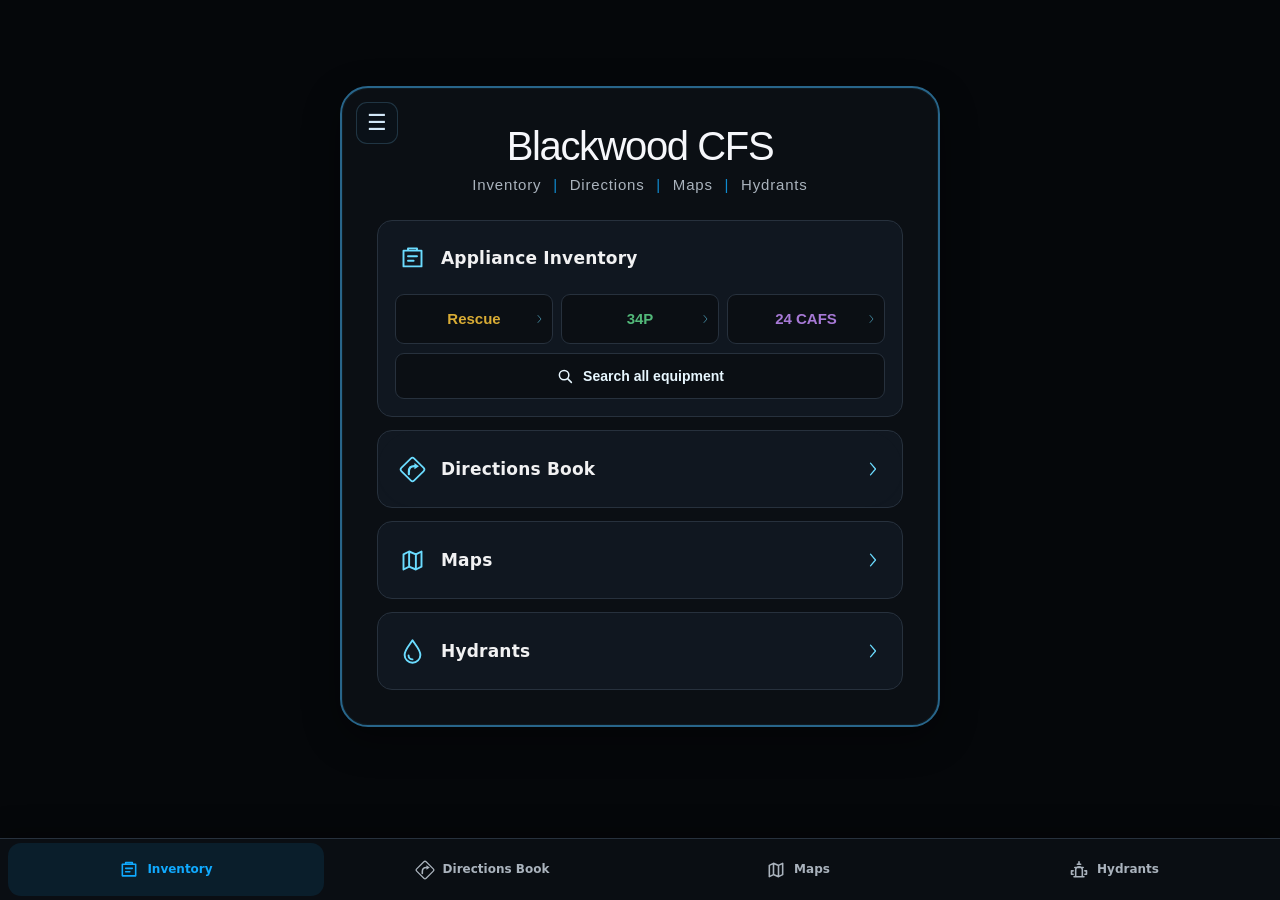
==== commit 0be593be: "Auto-rebuild inventory, hydrants and offline metadata" ====
--- a/index.html
+++ b/index.html
@@ -7143,7 +7143,7 @@
 }
 </style>
 </head>
-<body>
+<body data-cfs-back-page="inventory">
 <script>try{var startupPalette=localStorage.getItem("inventoryPalette")||"default-blue";if(startupPalette==="default-blue"||startupPalette==="yellow")document.body.classList.add("palette-default-blue","dark")}catch(e){document.body.classList.add("palette-default-blue","dark")}</script>
 
 <section class="v2-appliance-home open v2-static-startup" aria-label="Blackwood CFS system home">
@@ -7169,7 +7169,7 @@
 
 
 <div id="issueModalBackdrop" class="modal-backdrop"></div>
-<section id="issueModal" class="item-modal issue-modal" aria-modal="true" role="dialog" aria-label="Log item issue">
+<section id="issueModal" data-cfs-back-layer class="item-modal issue-modal" aria-modal="true" role="dialog" aria-label="Log item issue">
   <div class="modal-body">
     <div class="modal-top">
       <h2 id="issueModalTitle" class="modal-title">Report Item Issue</h2>
@@ -7205,7 +7205,7 @@
 
 
 <div id="photoModalBackdrop" class="modal-backdrop"></div>
-<section id="photoModal" class="item-modal photo-modal" aria-modal="true" role="dialog" aria-label="Expanded photo">
+<section id="photoModal" data-cfs-back-layer class="item-modal photo-modal" aria-modal="true" role="dialog" aria-label="Expanded photo">
   <div class="modal-body">
     <div class="modal-top">
       <h2 id="photoModalTitle" class="modal-title">Photo</h2>
@@ -7220,7 +7220,7 @@
 
 
 <div id="quizBackdrop" class="modal-backdrop"></div>
-<section id="quizModal" class="item-modal quiz-modal" aria-modal="true" role="dialog" aria-label="Item location quiz">
+<section id="quizModal" data-cfs-back-layer class="item-modal quiz-modal" aria-modal="true" role="dialog" aria-label="Item location quiz">
   <div class="modal-body">
     <div class="modal-top">
       <h2 class="modal-title">Item Location Quiz</h2>
@@ -7293,7 +7293,7 @@
 
 
 <div id="learnerGuideBackdrop" class="modal-backdrop"></div>
-<section id="learnerGuideModal" class="item-modal learner-guide-modal" aria-modal="true" role="dialog" aria-label="Learner guide links">
+<section id="learnerGuideModal" data-cfs-back-layer class="item-modal learner-guide-modal" aria-modal="true" role="dialog" aria-label="Learner guide links">
   <div class="modal-body">
     <div class="modal-top">
       <h2 class="modal-title">Learner Guide Links</h2>
@@ -7331,7 +7331,7 @@
 
 
 <div id="drawerBackdrop" class="drawer-backdrop"></div>
-<aside id="drawer" class="drawer" aria-label="Appliance menu">
+<aside id="drawer" data-cfs-back-layer class="drawer" aria-label="Appliance menu">
   <div class="drawer-header">
     <div>
       <div class="drawer-title">Appliances</div>
@@ -7379,7 +7379,7 @@
       <span class="options-toggle-chevron" aria-hidden="true">⌄</span>
     </button>
 
-    <div id="optionsPanel" class="options-panel" hidden>
+    <div id="optionsPanel" data-cfs-back-layer class="options-panel" hidden>
       <div class="options-subheading">Inventory theme</div>
       <div class="theme-list options-theme-list">
         <button class="theme-option" type="button" data-palette="default-blue">
@@ -7416,7 +7416,7 @@
 <script>document.getElementById("releaseVersion").textContent = window.BLACKWOOD_APP_RELEASE || "Version unavailable";</script>
 
 <div id="itemModalBackdrop" class="modal-backdrop"></div>
-<section id="itemModal" class="item-modal" aria-modal="true" role="dialog" aria-label="Item details">
+<section id="itemModal" data-cfs-back-layer class="item-modal" aria-modal="true" role="dialog" aria-label="Item details">
   <div id="modalPhoto" class="modal-photo"></div>
   <div class="modal-body">
     <div class="modal-top">
@@ -7483,7 +7483,7 @@
 </nav>
 
 <script>
-const CONTENT_METADATA = {"inventoryExcelModifiedUtc":"","directionsUpdatedUtc":"2026-07-19T11:53:13Z","contentUpdatedUtc":"2026-11-15T00:00:00+10:30","contentVersion":"content-20261115-offline-rc5","offlineAssetCount":92,"appVersion":"v2.9.4.41 — Modal Reliability RC14-15"};
+const CONTENT_METADATA = {"appVersion":"v2.9.4.42 — Back Navigation RC16","inventoryExcelModifiedUtc":"","directionsUpdatedUtc":"2026-07-19T11:53:13Z","contentUpdatedUtc":"2026-07-19T11:53:13Z","contentVersion":"content-6284047791b06cead8ea","offlineAssetCount":92};
 const APPLIANCES = {"Blackwood Rescue":{"appliance":"Blackwood Rescue","records":[{"id":"BR-0136","appliance":"Blackwood Rescue","locker":"Cabin","section":"Above Driver","subsection":"","item":"DRIVERS LOG BOOK","quantity":"","category":"","description":"","status":"In service","photo":"","extraPhoto":"","lastChecked":"","checkedBy":"","tags":"","notes":"","location":"Cabin"},{"id":"BR-0137","appliance":"Blackwood Rescue","locker":"Cabin","section":"Above Driver","subsection":"","item":"ISUZU OWNER MANUAL","quantity":"","category":"","description":"","status":"In service","photo":"","extraPhoto":"","lastChecked":"","checkedBy":"","tags":"","notes":"","location":"Cabin"},{"id":"BR-0138","appliance":"Blackwood Rescue","locker":"Cabin","section":"Above Driver","subsection":"","item":"APPLIANCE SERVICE BOOK","quantity":"","category":"","description":"","status":"In service","photo":"","extraPhoto":"","lastChecked":"","checkedBy":"","tags":"","notes":"","location":"Cabin"},{"id":"BR-0139","appliance":"Blackwood Rescue","locker":"Cabin","section":"Console","subsection":"","item":"MAGLIGHT x 2","quantity":"","category":"","description":"","status":"In service","photo":"","extraPhoto":"","lastChecked":"","checkedBy":"","tags":"","notes":"","location":"Cabin"},{"id":"BR-0140","appliance":"Blackwood Rescue","locker":"Cabin","section":"Console","subsection":"","item":"GRN Radio - Portable","quantity":"","category":"","description":"","status":"In service","photo":"","extraPhoto":"","lastChecked":"","checkedBy":"","tags":"","notes":"","location":"Cabin"},{"id":"BR-0141","appliance":"Blackwood Rescue","locker":"Cabin","section":"Console","subsection":"","item":"VHF RADIO - Portable","quantity":"","category":"","description":"","status":"In service","photo":"","extraPhoto":"","lastChecked":"","checkedBy":"","tags":"","notes":"","location":"Cabin"},{"id":"BR-0142","appliance":"Blackwood Rescue","locker":"Cabin","section":"Console","subsection":"","item":"RESCUE Vests x 2 (Officer and Driver)","quantity":"","category":"","description":"","status":"In service","photo":"","extraPhoto":"","lastChecked":"","checkedBy":"","tags":"","notes":"","location":"Cabin"},{"id":"BR-0143","appliance":"Blackwood Rescue","locker":"Cabin","section":"Console","subsection":"","item":"Rescue Gloves","quantity":"","category":"","description":"","status":"In service","photo":"","extraPhoto":"","lastChecked":"","checkedBy":"","tags":"","notes":"","location":"Cabin"},{"id":"BR-0144","appliance":"Blackwood Rescue","locker":"Cabin","section":"Console","subsection":"","item":"Nitrile Gloves","quantity":"","category":"","description":"","status":"In service","photo":"","extraPhoto":"","lastChecked":"","checkedBy":"","tags":"","notes":"","location":"Cabin"},{"id":"BR-0145","appliance":"Blackwood Rescue","locker":"Cabin","section":"Console","subsection":"","item":"Glasses","quantity":"","category":"","description":"","status":"In service","photo":"","extraPhoto":"","lastChecked":"","checkedBy":"","tags":"","notes":"","location":"Cabin"},{"id":"BR-0146","appliance":"Blackwood Rescue","locker":"Cabin","section":"Console","subsection":"","item":"Dust Mask","quantity":"","category":"","description":"","status":"In service","photo":"","extraPhoto":"","lastChecked":"","checkedBy":"","tags":"","notes":"","location":"Cabin"},{"id":"BR-0147","appliance":"Blackwood Rescue","locker":"Cabin","section":"Above Officer","subsection":"","item":"Black Center Pouch","quantity":"","category":"","description":"","status":"In service","photo":"","extraPhoto":"","lastChecked":"","checkedBy":"","tags":"","notes":"","location":"Cabin"},{"id":"BR-0148","appliance":"Blackwood Rescue","locker":"Cabin","section":"Above Officer","subsection":"","item":"GRN Battery x 1","quantity":"","category":"","description":"","status":"In service","photo":"","extraPhoto":"","lastChecked":"","checkedBy":"","tags":"","notes":"","location":"Cabin"},{"id":"BR-0149","appliance":"Blackwood Rescue","locker":"Cabin","section":"Above Officer","subsection":"","item":"OIC NOTEBOOK – Red","quantity":"","category":"","description":"","status":"In service","photo":"","extraPhoto":"","lastChecked":"","checkedBy":"","tags":"","notes":"","location":"Cabin"},{"id":"BR-0150","appliance":"Blackwood Rescue","locker":"Cabin","section":"Above Officer","subsection":"","item":"MULTI CHARGER PACK","quantity":"","category":"","description":"","status":"In service","photo":"","extraPhoto":"","lastChecked":"","checkedBy":"","tags":"","notes":"","location":"Cabin"},{"id":"BR-0151","appliance":"Blackwood Rescue","locker":"Cabin","section":"Above Officer","subsection":"","item":"CAMERA","quantity":"","category":"","description":"","status":"In service","photo":"","extraPhoto":"","lastChecked":"","checkedBy":"","tags":"","notes":"","location":"Cabin"},{"id":"BR-0152","appliance":"Blackwood Rescue","locker":"Cabin","section":"Above Officer","subsection":"","item":"RED POUCH with RING CUTTER","quantity":"","category":"","description":"","status":"In service","photo":"","extraPhoto":"","lastChecked":"","checkedBy":"","tags":"","notes":"","location":"Cabin"},{"id":"BR-0153","appliance":"Blackwood Rescue","locker":"Cabin","section":"Above Officer","subsection":"","item":"BP Fuel Card (center consol slot)","quantity":"","category":"","description":"","status":"In service","photo":"","extraPhoto":"","lastChecked":"","checkedBy":"","tags":"","notes":"","location":"Cabin"},{"id":"BR-0154","appliance":"Blackwood Rescue","locker":"Cabin","section":"Above Officer","subsection":"","item":"Shell Fuel Card (center consol slot)","quantity":"","category":"","description":"","status":"In service","photo":"","extraPhoto":"","lastChecked":"","checkedBy":"","tags":"","notes":"","location":"Cabin"},{"id":"BR-0155","appliance":"Blackwood Rescue","locker":"Cabin","section":"Above Officer","subsection":"","item":"PENCIL CASE","quantity":"","category":"","description":"Chinagraph pencil\nPoint Marker Pen\nT-Cards\nMatches\nAirbag Warning stickers\nVHF Quick reference guide\nSite attendance book A5\nSturt Group calling cards\nMitcham Council Keys\nOnko Park Keys\nNPWS Keys\nSIMS Key\nRED CFS Key","status":"In service","photo":"","extraPhoto":"","lastChecked":"","checkedBy":"","tags":"","notes":"","location":"Cabin"},{"id":"BR-0169","appliance":"Blackwood Rescue","locker":"Cabin","section":"Rear Seats","subsection":"","item":"RCR CREW COMPOSITION x 4 (roof)","quantity":"","category":"","description":"","status":"In service","photo":"","extraPhoto":"","lastChecked":"","checkedBy":"","tags":"","notes":"","location":"Cabin"},{"id":"BR-0170","appliance":"Blackwood Rescue","locker":"Cabin","section":"Rear Seats","subsection":"","item":"VHF Battery x 4","quantity":"","category":"","description":"","status":"In service","photo":"","extraPhoto":"","lastChecked":"","checkedBy":"","tags":"","notes":"","location":"Cabin"},{"id":"BR-0171","appliance":"Blackwood Rescue","locker":"Cabin","section":"Rear Seats","subsection":"","item":"VHF RADIO – Portable x 3","quantity":"","category":"","description":"","status":"In service","photo":"","extraPhoto":"","lastChecked":"","checkedBy":"","tags":"","notes":"","location":"Cabin"},{"id":"BR-0172","appliance":"Blackwood Rescue","locker":"Cabin","section":"Rear Seats","subsection":"","item":"MAGLIGHT CONES x 3","quantity":"","category":"","description":"","status":"In service","photo":"","extraPhoto":"","lastChecked":"","checkedBy":"","tags":"","notes":"","location":"Cabin"},{"id":"BR-0173","appliance":"Blackwood Rescue","locker":"Cabin","section":"Rear Seats","subsection":"","item":"Rural TIC & spare Battery","quantity":"","category":"","description":"","status":"In service","photo":"","extraPhoto":"","lastChecked":"","checkedBy":"","tags":"","notes":"","location":"Cabin"},{"id":"BR-0174","appliance":"Blackwood Rescue","locker":"Cabin","section":"Rear Seats","subsection":"","item":"BIO WASTE DISPOSAL BAGS","quantity":"","category":"","description":"","status":"In service","photo":"","extraPhoto":"","lastChecked":"","checkedBy":"","tags":"","notes":"","location":"Cabin"},{"id":"BR-0175","appliance":"Blackwood Rescue","locker":"Cabin","section":"Rear Seats","subsection":"","item":"RESCUE Vests x 4 (Rear)","quantity":"","category":"","description":"","status":"In service","photo":"","extraPhoto":"","lastChecked":"","checkedBy":"","tags":"","notes":"","location":"Cabin"},{"id":"BR-0176","appliance":"Blackwood Rescue","locker":"Cabin","section":"Rear Seats","subsection":"","item":"Rescue Gloves","quantity":"","category":"","description":"","status":"In service","photo":"","extraPhoto":"","lastChecked":"","checkedBy":"","tags":"","notes":"","location":"Cabin"},{"id":"BR-0177","appliance":"Blackwood Rescue","locker":"Cabin","section":"Rear Seats","subsection":"","item":"Nitrile Gloves","quantity":"","category":"","description":"","status":"In service","photo":"","extraPhoto":"","lastChecked":"","checkedBy":"","tags":"","notes":"","location":"Cabin"},{"id":"BR-0178","appliance":"Blackwood Rescue","locker":"Cabin","section":"Rear Seats","subsection":"","item":"Glasses","quantity":"","category":"","description":"","status":"In service","photo":"","extraPhoto":"","lastChecked":"","checkedBy":"","tags":"","notes":"","location":"Cabin"},{"id":"BR-0179","appliance":"Blackwood Rescue","locker":"Cabin","section":"Rear Seats","subsection":"","item":"Dust Mask","quantity":"","category":"","description":"","status":"In service","photo":"","extraPhoto":"","lastChecked":"","checkedBy":"","tags":"","notes":"","location":"Cabin"},{"id":"BR-0180","appliance":"Blackwood Rescue","locker":"Cabin","section":"Rear Seats","subsection":"","item":"RADIO BELT w/ working torch","quantity":"","category":"","description":"","status":"In service","photo":"","extraPhoto":"","lastChecked":"","checkedBy":"","tags":"","notes":"","location":"Cabin"},{"id":"BR-0181","appliance":"Blackwood Rescue","locker":"Cabin","section":"Rear Seats","subsection":"","item":"BOX OF NITRILE GLOVES","quantity":"","category":"","description":"","status":"In service","photo":"","extraPhoto":"","lastChecked":"","checkedBy":"","tags":"","notes":"","location":"Cabin"},{"id":"BR-0182","appliance":"Blackwood Rescue","locker":"Cabin","section":"Rear Seats","subsection":"","item":"BOX OF SURGICAL MASKS","quantity":"","category":"","description":"","status":"In service","photo":"","extraPhoto":"","lastChecked":"","checkedBy":"","tags":"","notes":"","location":"Cabin"},{"id":"BR-0183","appliance":"Blackwood Rescue","locker":"Cabin","section":"Rear Seats","subsection":"","item":"JACK WHEEL BRACE w/ Handles","quantity":"","category":"","description":"","status":"In service","photo":"","extraPhoto":"","lastChecked":"","checkedBy":"","tags":"","notes":"","location":"Cabin"},{"id":"BR-0184","appliance":"Blackwood Rescue","locker":"Cabin","section":"Rear Seats","subsection":"","item":"PRIMARY ENTRY KIT [x2]","quantity":"","category":"","description":"Rescue Knife\nEmergency Hammer\n200mm Adjustable Spanner\nPhilips Head Screwdriver\nFlat Blade Screwdriver\nCable Cutters\nSeat belt webbing\nUniversal Shears\nTrim Removal tool [x3 total]","status":"In service","photo":"","extraPhoto":"","lastChecked":"","checkedBy":"","tags":"","notes":"","location":"Cabin"},{"id":"BR-0194","appliance":"Blackwood Rescue","locker":"Cabin","section":"Rear Seats","subsection":"","item":"YELLOW POUCH LAMINATED MAPS","quantity":"","category":"","description":"","status":"In service","photo":"","extraPhoto":"","lastChecked":"","checkedBy":"","tags":"","notes":"","location":"Cabin"},{"id":"BR-0195","appliance":"Blackwood Rescue","locker":"Cabin","section":"Rear Seats","subsection":"","item":"UBD STREET DIRECTORY","quantity":"","category":"","description":"","status":"In service","photo":"","extraPhoto":"","lastChecked":"","checkedBy":"","tags":"","notes":"","location":"Cabin"},{"id":"BR-0196","appliance":"Blackwood Rescue","locker":"Cabin","section":"Rear Seats","subsection":"","item":"DIRECTIONS BOOK – White, A5","quantity":"","category":"","description":"","status":"In service","photo":"","extraPhoto":"","lastChecked":"","checkedBy":"","tags":"","notes":"","location":"Cabin"},{"id":"BR-0197","appliance":"Blackwood Rescue","locker":"Cabin","section":"Rear Seats","subsection":"","item":"DANGEROUS GOODS GUIDE","quantity":"","category":"","description":"","status":"In service","photo":"","extraPhoto":"","lastChecked":"","checkedBy":"","tags":"","notes":"","location":"Cabin"},{"id":"BR-0198","appliance":"Blackwood Rescue","locker":"Cabin","section":"Rear Seats","subsection":"","item":"RESCUERS GUIDE TO AIRBAGS","quantity":"","category":"","description":"","status":"In service","photo":"","extraPhoto":"","lastChecked":"","checkedBy":"","tags":"","notes":"","location":"Cabin"},{"id":"BR-0199","appliance":"Blackwood Rescue","locker":"Cabin","section":"Rear Seats","subsection":"","item":"A3 LAMINATED NATIONAL PARKS MAP","quantity":"","category":"","description":"","status":"In service","photo":"","extraPhoto":"","lastChecked":"","checkedBy":"","tags":"","notes":"","location":"Cabin"},{"id":"BR-0200","appliance":"Blackwood Rescue","locker":"Cabin","section":"Rear Seats","subsection":"","item":"CFS MAP BOOK","quantity":"","category":"","description":"","status":"In service","photo":"","extraPhoto":"","lastChecked":"","checkedBy":"","tags":"","notes":"","location":"Cabin"},{"id":"BR-0201","appliance":"Blackwood Rescue","locker":"Cabin","section":"Rear Seats","subsection":"","item":"BAG, CLEAR SAFETY GLASSES","quantity":"","category":"","description":"","status":"In service","photo":"","extraPhoto":"","lastChecked":"","checkedBy":"","tags":"","notes":"","location":"Cabin"},{"id":"BR-0001","appliance":"Blackwood Rescue","locker":"Locker 1","section":"","subsection":"","item":"BOLT CUTTERS","quantity":"","category":"","description":"","status":"In service","photo":"","extraPhoto":"","lastChecked":"","checkedBy":"","tags":"","notes":"","location":"Locker 1"},{"id":"BR-0002","appliance":"Blackwood Rescue","locker":"Locker 1","section":"","subsection":"","item":"SLEDGEHAMMER","quantity":"","category":"","description":"","status":"In service","photo":"","extraPhoto":"","lastChecked":"","checkedBy":"","tags":"","notes":"","location":"Locker 1"},{"id":"BR-0003","appliance":"Blackwood Rescue","locker":"Locker 1","section":"","subsection":"","item":"SHOVEL","quantity":"","category":"","description":"","status":"In service","photo":"","extraPhoto":"","lastChecked":"","checkedBy":"","tags":"","notes":"","location":"Locker 1"},{"id":"BR-0004","appliance":"Blackwood Rescue","locker":"Locker 1","section":"","subsection":"","item":"JEMMY BAR","quantity":"","category":"","description":"","status":"In service","photo":"","extraPhoto":"","lastChecked":"","checkedBy":"","tags":"","notes":"","location":"Locker 1"},{"id":"BR-0005","appliance":"Blackwood Rescue","locker":"Locker 1","section":"","subsection":"","item":"SIDE STABILISER w/ratchets in bag","quantity":"","category":"","description":"","status":"In service","photo":"","extraPhoto":"","lastChecked":"","checkedBy":"","tags":"","notes":"","location":"Locker 1"},{"id":"BR-0006","appliance":"Blackwood Rescue","locker":"Locker 1","section":"","subsection":"","item":"SHADE WINDER","quantity":"","category":"","description":"","status":"In service","photo":"","extraPhoto":"","lastChecked":"","checkedBy":"","tags":"","notes":"","location":"Locker 1"},{"id":"BR-0007","appliance":"Blackwood Rescue","locker":"Locker 1","section":"","subsection":"","item":"HALLIGAN TOOL [x1]","quantity":"","category":"","description":"","status":"In service","photo":"","extraPhoto":"","lastChecked":"","checkedBy":"","tags":"","notes":"","location":"Locker 1"},{"id":"BR-0008","appliance":"Blackwood Rescue","locker":"Locker 1","section":"","subsection":"","item":"STABFAST KIT, BAGS x2","quantity":"","category":"","description":"","status":"In service","photo":"","extraPhoto":"","lastChecked":"","checkedBy":"","tags":"","notes":"","location":"Locker 1"},{"id":"BR-0009","appliance":"Blackwood Rescue","locker":"Locker 1","section":"","subsection":"","item":"STOP/SLOW BAT- w/ handles [x2]","quantity":"","category":"","description":"","status":"In service","photo":"","extraPhoto":"","lastChecked":"","checkedBy":"","tags":"","notes":"","location":"Locker 1"},{"id":"BR-0010","appliance":"Blackwood Rescue","locker":"Locker 1","section":"","subsection":"","item":"ACCESS TOOL KIT","quantity":"","category":"","description":"","status":"In service","photo":"","extraPhoto":"","lastChecked":"","checkedBy":"","tags":"","notes":"","location":"Locker 1"},{"id":"BR-0011","appliance":"Blackwood Rescue","locker":"Locker 1","section":"","subsection":"","item":"BATTERY POWERED LIGHTS [x4]","quantity":"","category":"","description":"","status":"In service","photo":"","extraPhoto":"","lastChecked":"","checkedBy":"","tags":"","notes":"","location":"Locker 1"},{"id":"BR-0112","appliance":"Blackwood Rescue","locker":"Locker 2","section":"","subsection":"","item":"BLOCK TRAY LAYOUT - CHOCKS","quantity":"","category":"","description":"","status":"In service","photo":"","extraPhoto":"","lastChecked":"","checkedBy":"","tags":"","notes":"","location":"Locker 2"},{"id":"BR-0012","appliance":"Blackwood Rescue","locker":"Locker 2","section":"TOP","subsection":"","item":"BAG OF ROPE","quantity":"","category":"","description":"","status":"In service","photo":"","extraPhoto":"","lastChecked":"","checkedBy":"","tags":"","notes":"","location":"Locker 2"},{"id":"BR-0013","appliance":"Blackwood Rescue","locker":"Locker 2","section":"TOP","subsection":"","item":"BAG w/ BLANKETS & Trauma Teddies x2","quantity":"","category":"","description":"","status":"In service","photo":"","extraPhoto":"","lastChecked":"","checkedBy":"","tags":"","notes":"","location":"Locker 2"},{"id":"BR-0014","appliance":"Blackwood Rescue","locker":"Locker 2","section":"TOP","subsection":"","item":"AIRBAG RESTRAINT SYSTEM","quantity":"","category":"","description":"","status":"In service","photo":"","extraPhoto":"","lastChecked":"","checkedBy":"","tags":"","notes":"","location":"Locker 2"},{"id":"BR-0015","appliance":"Blackwood Rescue","locker":"Locker 2","section":"TOP","subsection":"","item":"GLASS MANAGER","quantity":"","category":"","description":"","status":"In service","photo":"","extraPhoto":"","lastChecked":"","checkedBy":"","tags":"","notes":"","location":"Locker 2"},{"id":"BR-0016","appliance":"Blackwood Rescue","locker":"Locker 2","section":"TOP","subsection":"","item":"SOFT PROTECTION SHEETS x2","quantity":"","category":"","description":"","status":"In service","photo":"","extraPhoto":"","lastChecked":"","checkedBy":"","tags":"","notes":"","location":"Locker 2"},{"id":"BR-0017","appliance":"Blackwood Rescue","locker":"Locker 2","section":"TOP","subsection":"","item":"Disposable line - red","quantity":"","category":"","description":"","status":"In service","photo":"","extraPhoto":"","lastChecked":"","checkedBy":"","tags":"","notes":"","location":"Locker 2"},{"id":"BR-0018","appliance":"Blackwood Rescue","locker":"Locker 2","section":"TOP","subsection":"","item":"Clear Windscreen Protection Roll x2","quantity":"","category":"","description":"","status":"In service","photo":"","extraPhoto":"","lastChecked":"","checkedBy":"","tags":"","notes":"","location":"Locker 2"},{"id":"BR-0019","appliance":"Blackwood Rescue","locker":"Locker 2","section":"MIDDLE","subsection":"","item":"BAG, SOFT & PVC SHARPS PROTECTION","quantity":"","category":"","description":"","status":"In service","photo":"","extraPhoto":"","lastChecked":"","checkedBy":"","tags":"","notes":"","location":"Locker 2"},{"id":"BR-0020","appliance":"Blackwood Rescue","locker":"Locker 2","section":"MIDDLE","subsection":"","item":"FIRST AID KIT 02, DEFIB","quantity":"","category":"","description":"","status":"In service","photo":"","extraPhoto":"","lastChecked":"","checkedBy":"","tags":"","notes":"","location":"Locker 2"},{"id":"BR-0021","appliance":"Blackwood Rescue","locker":"Locker 2","section":"MIDDLE","subsection":"","item":"PVC GLOVES x2 pr (In decon. bag)","quantity":"","category":"","description":"","status":"In service","photo":"","extraPhoto":"","lastChecked":"","checkedBy":"","tags":"","notes":"","location":"Locker 2"},{"id":"BR-0022","appliance":"Blackwood Rescue","locker":"Locker 2","section":"MIDDLE","subsection":"","item":"DECONTAMINATION BAG","quantity":"","category":"","description":"","status":"In service","photo":"","extraPhoto":"","lastChecked":"","checkedBy":"","tags":"","notes":"","location":"Locker 2"},{"id":"BR-0023","appliance":"Blackwood Rescue","locker":"Locker 2","section":"Tray 1","subsection":"","item":"Step Wedges - blue x4","quantity":"","category":"","description":"","status":"In service","photo":"","extraPhoto":"","lastChecked":"","checkedBy":"","tags":"","notes":"","location":"Locker 2"},{"id":"BR-0024","appliance":"Blackwood Rescue","locker":"Locker 2","section":"Tray 1","subsection":"","item":"Wheel Chocks - red x2","quantity":"","category":"","description":"","status":"In service","photo":"","extraPhoto":"","lastChecked":"","checkedBy":"","tags":"","notes":"","location":"Locker 2"},{"id":"BR-0025","appliance":"Blackwood Rescue","locker":"Locker 2","section":"Trays 2, 3, 4","subsection":"","item":"GREEN STAGING SHEET X1","quantity":"","category":"","description":"","status":"In service","photo":"","extraPhoto":"","lastChecked":"","checkedBy":"","tags":"","notes":"","location":"Locker 2"},{"id":"BR-0026","appliance":"Blackwood Rescue","locker":"Locker 2","section":"Trays 2, 3, 4","subsection":"","item":"90 x 90 Blocks- purple x2 each","quantity":"","category":"","description":"","status":"In service","photo":"","extraPhoto":"","lastChecked":"","checkedBy":"","tags":"","notes":"","location":"Locker 2"},{"id":"BR-0027","appliance":"Blackwood Rescue","locker":"Locker 2","section":"Trays 2, 3, 4","subsection":"","item":"90 x 45 Blocks- yellow x3 each","quantity":"","category":"","description":"","status":"In service","photo":"","extraPhoto":"","lastChecked":"","checkedBy":"","tags":"","notes":"","location":"Locker 2"},{"id":"BR-0028","appliance":"Blackwood Rescue","locker":"Locker 2","section":"Trays 2, 3, 4","subsection":"","item":"Large Wedges - red x3 each","quantity":"","category":"","description":"","status":"In service","photo":"","extraPhoto":"","lastChecked":"","checkedBy":"","tags":"","notes":"","location":"Locker 2"},{"id":"BR-0029","appliance":"Blackwood Rescue","locker":"Locker 2","section":"Trays 2, 3, 4","subsection":"","item":"Small Wedges - Green x3 each","quantity":"","category":"","description":"","status":"In service","photo":"","extraPhoto":"","lastChecked":"","checkedBy":"","tags":"","notes":"","location":"Locker 2"},{"id":"BR-0030","appliance":"Blackwood Rescue","locker":"Locker 2","section":"Trays 2, 3, 4","subsection":"","item":"Hardwood Wedges x5 each","quantity":"","category":"","description":"","status":"In service","photo":"","extraPhoto":"","lastChecked":"","checkedBy":"","tags":"","notes":"","location":"Locker 2"},{"id":"BR-0031","appliance":"Blackwood Rescue","locker":"Locker 2","section":"Trays 2, 3, 4","subsection":"","item":"Rubber Mallet x2 total","quantity":"","category":"","description":"","status":"In service","photo":"","extraPhoto":"","lastChecked":"","checkedBy":"","tags":"","notes":"","location":"Locker 2"},{"id":"BR-0032","appliance":"Blackwood Rescue","locker":"Locker 2","section":"Metal Box","subsection":"","item":"90 x 90 Blocks- purple x9","quantity":"","category":"","description":"","status":"In service","photo":"","extraPhoto":"","lastChecked":"","checkedBy":"","tags":"","notes":"","location":"Locker 2"},{"id":"BR-0033","appliance":"Blackwood Rescue","locker":"Locker 2","section":"Metal Box","subsection":"","item":"90 x 45 Blocks - yellow x2","quantity":"","category":"","description":"","status":"In service","photo":"","extraPhoto":"","lastChecked":"","checkedBy":"","tags":"","notes":"","location":"Locker 2"},{"id":"BR-0034","appliance":"Blackwood Rescue","locker":"Locker 2","section":"Metal Box","subsection":"","item":"Small Wedges - green x1","quantity":"","category":"","description":"","status":"In service","photo":"","extraPhoto":"","lastChecked":"","checkedBy":"","tags":"","notes":"","location":"Locker 2"},{"id":"BR-0035","appliance":"Blackwood Rescue","locker":"Locker 2","section":"Metal Box","subsection":"","item":"Large Wedge - red x1","quantity":"","category":"","description":"","status":"In service","photo":"","extraPhoto":"","lastChecked":"","checkedBy":"","tags":"","notes":"","location":"Locker 2"},{"id":"BR-0036","appliance":"Blackwood Rescue","locker":"Locker 2","section":"Metal Box","subsection":"","item":"LARGE RATCHET STRAPS [x4]","quantity":"","category":"","description":"","status":"In service","photo":"","extraPhoto":"","lastChecked":"","checkedBy":"","tags":"","notes":"","location":"Locker 2"},{"id":"BR-0037","appliance":"Blackwood Rescue","locker":"Locker 3","section":"","subsection":"","item":"LONG HARDWOOD CHOCKS x6","quantity":"","category":"","description":"","status":"In service","photo":"","extraPhoto":"","lastChecked":"","checkedBy":"","tags":"","notes":"","location":"Locker 3"},{"id":"BR-0038","appliance":"Blackwood Rescue","locker":"Locker 4","section":"","subsection":"","item":"CROWBAR (behind botton drawer)","quantity":"","category":"","description":"","status":"In service","photo":"","extraPhoto":"","lastChecked":"","checkedBy":"","tags":"","notes":"","location":"Locker 4"},{"id":"BR-0039","appliance":"Blackwood Rescue","locker":"Locker 4","section":"","subsection":"","item":"HYDRAULIC HOSE [x2]","quantity":"","category":"","description":"","status":"In service","photo":"","extraPhoto":"","lastChecked":"","checkedBy":"","tags":"","notes":"","location":"Locker 4"},{"id":"BR-0040","appliance":"Blackwood Rescue","locker":"Locker 4","section":"","subsection":"","item":"RED & GREEN SALVAGE SHEETS","quantity":"","category":"","description":"","status":"In service","photo":"","extraPhoto":"","lastChecked":"","checkedBy":"","tags":"","notes":"","location":"Locker 4"},{"id":"BR-0041","appliance":"Blackwood Rescue","locker":"Locker 4","section":"","subsection":"","item":"LITTLE GIANT LADDER","quantity":"","category":"","description":"","status":"In service","photo":"","extraPhoto":"","lastChecked":"","checkedBy":"","tags":"","notes":"","location":"Locker 4"},{"id":"BR-0042","appliance":"Blackwood Rescue","locker":"Locker 4","section":"","subsection":"","item":"STOKES LITTER","quantity":"","category":"","description":"","status":"In service","photo":"","extraPhoto":"","lastChecked":"","checkedBy":"","tags":"","notes":"","location":"Locker 4"},{"id":"BR-0043","appliance":"Blackwood Rescue","locker":"Locker 4","section":"","subsection":"","item":"EXTRICATION BOARD","quantity":"","category":"","description":"","status":"In service","photo":"","extraPhoto":"","lastChecked":"","checkedBy":"","tags":"","notes":"","location":"Locker 4"},{"id":"BR-0044","appliance":"Blackwood Rescue","locker":"Locker 4","section":"","subsection":"","item":"EXTRICATION BOARD STRAPS [x2]","quantity":"","category":"","description":"","status":"In service","photo":"","extraPhoto":"","lastChecked":"","checkedBy":"","tags":"","notes":"","location":"Locker 4"},{"id":"BR-0045","appliance":"Blackwood Rescue","locker":"Locker 4","section":"","subsection":"","item":"SCENE SCREEN IN BLACK BAG","quantity":"","category":"","description":"","status":"In service","photo":"","extraPhoto":"","lastChecked":"","checkedBy":"","tags":"","notes":"","location":"Locker 4"},{"id":"BR-0046","appliance":"Blackwood Rescue","locker":"Locker 4","section":"","subsection":"","item":"LIGHT TRIPODS WITH CABLES [x2]","quantity":"","category":"","description":"","status":"In service","photo":"","extraPhoto":"","lastChecked":"","checkedBy":"","tags":"","notes":"","location":"Locker 4"},{"id":"BR-0047","appliance":"Blackwood Rescue","locker":"Locker 4","section":"","subsection":"","item":"HYDRAULIC FLUID","quantity":"","category":"","description":"","status":"In service","photo":"","extraPhoto":"","lastChecked":"","checkedBy":"","tags":"","notes":"","location":"Locker 4"},{"id":"BR-0048","appliance":"Blackwood Rescue","locker":"Locker 4","section":"","subsection":"","item":"FUEL CONTAINER –10lt, UNLEADED (RED)","quantity":"","category":"","description":"","status":"In service","photo":"","extraPhoto":"","lastChecked":"","checkedBy":"","tags":"","notes":"","location":"Locker 4"},{"id":"BR-0049","appliance":"Blackwood Rescue","locker":"Locker 4","section":"","subsection":"","item":"SPOUT – for fuel containers [x1]","quantity":"","category":"","description":"","status":"In service","photo":"","extraPhoto":"","lastChecked":"","checkedBy":"","tags":"","notes":"","location":"Locker 4"},{"id":"BR-0050","appliance":"Blackwood Rescue","locker":"Locker 4","section":"","subsection":"","item":"FUNNEL","quantity":"","category":"","description":"","status":"In service","photo":"","extraPhoto":"","lastChecked":"","checkedBy":"","tags":"","notes":"","location":"Locker 4"},{"id":"BR-0051","appliance":"Blackwood Rescue","locker":"Locker 4","section":"","subsection":"","item":"CHAINSAW BAR OIL","quantity":"","category":"","description":"","status":"In service","photo":"","extraPhoto":"","lastChecked":"","checkedBy":"","tags":"","notes":"","location":"Locker 4"},{"id":"BR-0052","appliance":"Blackwood Rescue","locker":"Locker 4","section":"","subsection":"","item":"PEDAL CUTTER (LUCAS IN BOX)","quantity":"","category":"","description":"","status":"In service","photo":"","extraPhoto":"","lastChecked":"","checkedBy":"","tags":"","notes":"","location":"Locker 4"},{"id":"BR-0053","appliance":"Blackwood Rescue","locker":"Locker 4","section":"","subsection":"","item":"HARD PROTECTION BOARDS [x6]","quantity":"","category":"","description":"","status":"In service","photo":"","extraPhoto":"","lastChecked":"","checkedBy":"","tags":"","notes":"","location":"Locker 4"},{"id":"BR-0054","appliance":"Blackwood Rescue","locker":"Locker 4","section":"","subsection":"","item":"HOLMATRO LARGE RAM (1510mm)","quantity":"","category":"","description":"","status":"In service","photo":"","extraPhoto":"","lastChecked":"","checkedBy":"","tags":"","notes":"","location":"Locker 4"},{"id":"BR-0055","appliance":"Blackwood Rescue","locker":"Locker 4","section":"","subsection":"","item":"HOLMATRO SMALL RAM (1285mm)","quantity":"","category":"","description":"","status":"In service","photo":"","extraPhoto":"","lastChecked":"","checkedBy":"","tags":"","notes":"","location":"Locker 4"},{"id":"BR-0056","appliance":"Blackwood Rescue","locker":"Locker 4","section":"","subsection":"","item":"HAND PUMP","quantity":"","category":"","description":"","status":"In service","photo":"","extraPhoto":"","lastChecked":"","checkedBy":"","tags":"","notes":"","location":"Locker 4"},{"id":"BR-0057","appliance":"Blackwood Rescue","locker":"Locker 4","section":"","subsection":"","item":"HOLMATRO CUTTERS","quantity":"","category":"","description":"","status":"In service","photo":"","extraPhoto":"","lastChecked":"","checkedBy":"","tags":"","notes":"","location":"Locker 4"},{"id":"BR-0058","appliance":"Blackwood Rescue","locker":"Locker 4","section":"","subsection":"","item":"HOLMATRO SPREADERS","quantity":"","category":"","description":"","status":"In service","photo":"","extraPhoto":"","lastChecked":"","checkedBy":"","tags":"","notes":"","location":"Locker 4"},{"id":"BR-0059","appliance":"Blackwood Rescue","locker":"Locker 4","section":"","subsection":"","item":"MINI CUTTERS","quantity":"","category":"","description":"","status":"In service","photo":"","extraPhoto":"","lastChecked":"","checkedBy":"","tags":"","notes":"","location":"Locker 4"},{"id":"BR-0060","appliance":"Blackwood Rescue","locker":"Locker 4","section":"","subsection":"","item":"MAIN RESCUE PUMP","quantity":"","category":"","description":"","status":"In service","photo":"","extraPhoto":"","lastChecked":"","checkedBy":"","tags":"","notes":"","location":"Locker 4"},{"id":"BR-0061","appliance":"Blackwood Rescue","locker":"Locker 4","section":"","subsection":"","item":"AUXILIARY RESCUE PUMP","quantity":"","category":"","description":"","status":"In service","photo":"","extraPhoto":"","lastChecked":"","checkedBy":"","tags":"","notes":"","location":"Locker 4"},{"id":"BR-0062","appliance":"Blackwood Rescue","locker":"Locker 4","section":"","subsection":"","item":"HOLMATRO CHAINS (ORANGE BOX)","quantity":"","category":"","description":"","status":"In service","photo":"","extraPhoto":"","lastChecked":"","checkedBy":"","tags":"","notes":"","location":"Locker 4"},{"id":"BR-0063","appliance":"Blackwood Rescue","locker":"Locker 4","section":"","subsection":"","item":"BLACK PLASTIC CASE","quantity":"","category":"","description":"","status":"In service","photo":"","extraPhoto":"","lastChecked":"","checkedBy":"","tags":"","notes":"","location":"Locker 4"},{"id":"BR-0064","appliance":"Blackwood Rescue","locker":"Locker 4","section":"","subsection":"","item":"AIRBAG CONTROLS","quantity":"","category":"","description":"HOSES, red & yellow x 1 of each\nSHORT HOSE w/ shut off valves x2\nSMALL AIR BAG\nLARGE AIR BAGS x2","status":"In service","photo":"","extraPhoto":"","lastChecked":"","checkedBy":"","tags":"","notes":"","location":"Locker 4"},{"id":"BR-0069","appliance":"Blackwood Rescue","locker":"Locker 4","section":"","subsection":"","item":"BA CYLINDER","quantity":"","category":"","description":"(Keyword: Breathing Apparatus)","status":"In service","photo":"","extraPhoto":"","lastChecked":"","checkedBy":"","tags":"","notes":"","location":"Locker 4"},{"id":"BR-0082","appliance":"Blackwood Rescue","locker":"Locker 5","section":"Top Drawer","subsection":"","item":"RECIP SAW & CORDLESS DRILL","quantity":"","category":"","description":"","status":"In service","photo":"","extraPhoto":"","lastChecked":"","checkedBy":"","tags":"","notes":"","location":"Locker 5"},{"id":"BR-0083","appliance":"Blackwood Rescue","locker":"Locker 5","section":"Top Drawer","subsection":"","item":"DRILL BIT SET RED Milwaukee","quantity":"","category":"","description":"","status":"In service","photo":"","extraPhoto":"","lastChecked":"","checkedBy":"","tags":"","notes":"","location":"Locker 5"},{"id":"BR-0084","appliance":"Blackwood Rescue","locker":"Locker 5","section":"Top Drawer","subsection":"","item":"DRILL BIT SET RED 25 PIECE","quantity":"","category":"","description":"","status":"In service","photo":"","extraPhoto":"","lastChecked":"","checkedBy":"","tags":"","notes":"","location":"Locker 5"},{"id":"BR-0085","appliance":"Blackwood Rescue","locker":"Locker 5","section":"Top Drawer","subsection":"","item":"DREMEL","quantity":"","category":"","description":"","status":"In service","photo":"","extraPhoto":"","lastChecked":"","checkedBy":"","tags":"","notes":"","location":"Locker 5"},{"id":"BR-0086","appliance":"Blackwood Rescue","locker":"Locker 5","section":"Top Drawer","subsection":"","item":"SOCKET SET","quantity":"","category":"","description":"","status":"In service","photo":"","extraPhoto":"","lastChecked":"","checkedBy":"","tags":"","notes":"","location":"Locker 5"},{"id":"BR-0087","appliance":"Blackwood Rescue","locker":"Locker 5","section":"Top Drawer","subsection":"","item":"SILICON SPRAY CAN & WD40 SPRAY CAN","quantity":"","category":"","description":"","status":"In service","photo":"","extraPhoto":"","lastChecked":"","checkedBy":"","tags":"","notes":"","location":"Locker 5"},{"id":"BR-0088","appliance":"Blackwood Rescue","locker":"Locker 5","section":"Middle Drawer","subsection":"","item":"CHAINSAW BOX containing","quantity":"","category":"","description":"","status":"In service","photo":"","extraPhoto":"","lastChecked":"","checkedBy":"","tags":"","notes":"","location":"Locker 5"},{"id":"BR-0089","appliance":"Blackwood Rescue","locker":"Locker 5","section":"Middle Drawer","subsection":"","item":"Chaps","quantity":"","category":"","description":"","status":"In service","photo":"","extraPhoto":"","lastChecked":"","checkedBy":"","tags":"","notes":"","location":"Locker 5"},{"id":"BR-0090","appliance":"Blackwood Rescue","locker":"Locker 5","section":"Middle Drawer","subsection":"","item":"Helmet w/ earmuffs","quantity":"","category":"","description":"","status":"In service","photo":"","extraPhoto":"","lastChecked":"","checkedBy":"","tags":"","notes":"","location":"Locker 5"},{"id":"BR-0091","appliance":"Blackwood Rescue","locker":"Locker 5","section":"Middle Drawer","subsection":"","item":"Ear Plugs","quantity":"","category":"","description":"","status":"In service","photo":"","extraPhoto":"","lastChecked":"","checkedBy":"","tags":"","notes":"","location":"Locker 5"},{"id":"BR-0092","appliance":"Blackwood Rescue","locker":"Locker 5","section":"Middle Drawer","subsection":"","item":"Chainsaw spanner","quantity":"","category":"","description":"","status":"In service","photo":"","extraPhoto":"","lastChecked":"","checkedBy":"","tags":"","notes":"","location":"Locker 5"},{"id":"BR-0093","appliance":"Blackwood Rescue","locker":"Locker 5","section":"Middle Drawer","subsection":"","item":"Spare Chain [x1]","quantity":"","category":"","description":"","status":"In service","photo":"","extraPhoto":"","lastChecked":"","checkedBy":"","tags":"","notes":"","location":"Locker 5"},{"id":"BR-0094","appliance":"Blackwood Rescue","locker":"Locker 5","section":"Middle Drawer","subsection":"","item":"File and guide","quantity":"","category":"","description":"","status":"In service","photo":"","extraPhoto":"","lastChecked":"","checkedBy":"","tags":"","notes":"","location":"Locker 5"},{"id":"BR-0095","appliance":"Blackwood Rescue","locker":"Locker 5","section":"Middle Drawer","subsection":"","item":"EXTENSION CORD & RCD","quantity":"","category":"","description":"","status":"In service","photo":"","extraPhoto":"","lastChecked":"","checkedBy":"","tags":"","notes":"","location":"Locker 5"},{"id":"BR-0096","appliance":"Blackwood Rescue","locker":"Locker 5","section":"Middle Drawer","subsection":"","item":"CHAINSAW (Electric) with Battery","quantity":"","category":"","description":"","status":"In service","photo":"","extraPhoto":"","lastChecked":"","checkedBy":"","tags":"","notes":"","location":"Locker 5"},{"id":"BR-0097","appliance":"Blackwood Rescue","locker":"Locker 5","section":"Middle Drawer","subsection":"","item":"QUICKCUT (Electric) with Battery","quantity":"","category":"","description":"","status":"In service","photo":"","extraPhoto":"","lastChecked":"","checkedBy":"","tags":"","notes":"","location":"Locker 5"},{"id":"BR-0098","appliance":"Blackwood Rescue","locker":"Locker 5","section":"Middle Drawer","subsection":"","item":"Stihl Box with 2x Batteries and charger","quantity":"","category":"","description":"","status":"In service","photo":"","extraPhoto":"","lastChecked":"","checkedBy":"","tags":"","notes":"","location":"Locker 5"},{"id":"BR-0099","appliance":"Blackwood Rescue","locker":"Locker 5","section":"Bottom Drawer","subsection":"","item":"TOOLBOX (orange) containing","quantity":"","category":"","description":"Cold Chisel\nAllen Key Set\nPhilips Head Screwdrivers [x3]\nFlat Blade Screwdrivers [x4]\nLarge Tapered Spikes [x2]\nSmall Tapered Spikes [x2]\nadjustable Spanner 375mm\nadjustable Spanner 300mm\nadjustable spanner 250mm\nadjustable spanner 150mm\nwire cutter\nUniversal Shears\nCombination Pliers\nMulti Grips\nStanley Knife\nSpare blades – Stanley knife\nRoll Duct Tape\nSpeed Brace\nChainsaw Spanner\nClaw Hammer\nHacksaw & spare blade\nSockets (27mm, 30mm, 32mm)\nRoll of Webbing\nroll of electrical tape\nCable cutter\nneedle nose pliers\nWindscreen Knife\nMini Jimmy Bar\n11 piece Torx set\nHolmatro line pressure release tool","status":"In service","photo":"","extraPhoto":"","lastChecked":"","checkedBy":"","tags":"","notes":"","location":"Locker 5"},{"id":"BR-0130","appliance":"Blackwood Rescue","locker":"Locker 5","section":"Bottom Drawer","subsection":"","item":"WINCH w/ lever","quantity":"","category":"","description":"","status":"In service","photo":"","extraPhoto":"","lastChecked":"","checkedBy":"","tags":"","notes":"","location":"Locker 5"},{"id":"BR-0131","appliance":"Blackwood Rescue","locker":"Locker 5","section":"Bottom Drawer","subsection":"","item":"WINCH CABLE","quantity":"","category":"","description":"","status":"In service","photo":"","extraPhoto":"","lastChecked":"","checkedBy":"","tags":"","notes":"","location":"Locker 5"},{"id":"BR-0132","appliance":"Blackwood Rescue","locker":"Locker 5","section":"Bottom Drawer","subsection":"","item":"WINCH STRAPS","quantity":"","category":"","description":"","status":"In service","photo":"","extraPhoto":"","lastChecked":"","checkedBy":"","tags":"","notes":"","location":"Locker 5"},{"id":"BR-0133","appliance":"Blackwood Rescue","locker":"Locker 5","section":"Bottom Drawer","subsection":"","item":"RAM SUPPORT/SILL CLAMP","quantity":"","category":"","description":"","status":"In service","photo":"","extraPhoto":"","lastChecked":"","checkedBy":"","tags":"","notes":"","location":"Locker 5"},{"id":"BR-0134","appliance":"Blackwood Rescue","locker":"Locker 5","section":"Bottom Drawer","subsection":"","item":"GO JACKS [x2]","quantity":"","category":"","description":"","status":"In service","photo":"","extraPhoto":"","lastChecked":"","checkedBy":"","tags":"","notes":"","location":"Locker 5"},{"id":"BR-0135","appliance":"Blackwood Rescue","locker":"Locker 5","section":"Bottom Drawer","subsection":"","item":"WHEEL CHOCKS [x2]","quantity":"","category":"","description":"","status":"In service","photo":"","extraPhoto":"","lastChecked":"","checkedBy":"","tags":"","notes":"","location":"Locker 5"},{"id":"BR-0070","appliance":"Blackwood Rescue","locker":"Locker 6","section":"","subsection":"","item":"DEBRIS BAGS w/ cable ties","quantity":"","category":"","description":"","status":"In service","photo":"","extraPhoto":"","lastChecked":"","checkedBy":"","tags":"","notes":"","location":"Locker 6"},{"id":"BR-0071","appliance":"Blackwood Rescue","locker":"Locker 6","section":"","subsection":"","item":"DRUM OF ABSORBENT","quantity":"","category":"","description":"","status":"In service","photo":"","extraPhoto":"","lastChecked":"","checkedBy":"","tags":"","notes":"","location":"Locker 6"},{"id":"BR-0072","appliance":"Blackwood Rescue","locker":"Locker 6","section":"","subsection":"","item":"BAG OF ABSORBENT","quantity":"","category":"","description":"","status":"In service","photo":"","extraPhoto":"","lastChecked":"","checkedBy":"","tags":"","notes":"","location":"Locker 6"},{"id":"BR-0073","appliance":"Blackwood Rescue","locker":"Locker 6","section":"","subsection":"","item":"HAZARD TAPE [x2]","quantity":"","category":"","description":"","status":"In service","photo":"","extraPhoto":"","lastChecked":"","checkedBy":"","tags":"","notes":"","location":"Locker 6"},{"id":"BR-0074","appliance":"Blackwood Rescue","locker":"Locker 6","section":"","subsection":"","item":"PLUG & DIKE","quantity":"","category":"","description":"","status":"In service","photo":"","extraPhoto":"","lastChecked":"","checkedBy":"","tags":"","notes":"","location":"Locker 6"},{"id":"BR-0075","appliance":"Blackwood Rescue","locker":"Locker 6","section":"","subsection":"","item":"TRAFFIC CONES [x10]","quantity":"","category":"","description":"","status":"In service","photo":"","extraPhoto":"","lastChecked":"","checkedBy":"","tags":"","notes":"","location":"Locker 6"},{"id":"BR-0076","appliance":"Blackwood Rescue","locker":"Locker 6","section":"","subsection":"","item":"BAG OF E-FLARES [x4]","quantity":"","category":"","description":"","status":"In service","photo":"","extraPhoto":"","lastChecked":"","checkedBy":"","tags":"","notes":"","location":"Locker 6"},{"id":"BR-0077","appliance":"Blackwood Rescue","locker":"Locker 6","section":"","subsection":"","item":"CO2 EXTINGUISHER","quantity":"","category":"","description":"","status":"In service","photo":"","extraPhoto":"","lastChecked":"","checkedBy":"","tags":"","notes":"","location":"Locker 6"},{"id":"BR-0078","appliance":"Blackwood Rescue","locker":"Locker 6","section":"","subsection":"","item":"DRY CHEM EXTINGUISHER","quantity":"","category":"","description":"","status":"In service","photo":"","extraPhoto":"","lastChecked":"","checkedBy":"","tags":"","notes":"","location":"Locker 6"},{"id":"BR-0079","appliance":"Blackwood Rescue","locker":"Locker 6","section":"","subsection":"","item":"FOAM EXTINGUISHER","quantity":"","category":"","description":"","status":"In service","photo":"","extraPhoto":"","lastChecked":"","checkedBy":"","tags":"","notes":"","location":"Locker 6"},{"id":"BR-0080","appliance":"Blackwood Rescue","locker":"Locker 6","section":"","subsection":"","item":"RAIN COAT PANTS x 6","quantity":"","category":"","description":"","status":"In service","photo":"","extraPhoto":"","lastChecked":"","checkedBy":"","tags":"","notes":"","location":"Locker 6"},{"id":"BR-0081","appliance":"Blackwood Rescue","locker":"Locker 6","section":"","subsection":"","item":"BROOM [x2]","quantity":"","category":"","description":"","status":"In service","photo":"","extraPhoto":"","lastChecked":"","checkedBy":"","tags":"","notes":"","location":"Locker 6"}],"lockers":["Cabin","Locker 1","Locker 2","Locker 3","Locker 4","Locker 5","Locker 6"],"lockerPhotos":{"Cabin":{"photo":"","title":"Cabin","description":"Main photo shown at top of this locker page","frontPhoto":"cabin_front.jpg","rearPhoto":"cabin_rear.jpg"},"Locker 1":{"photo":"locker_1.jpg","title":"Locker 1","description":"Main photo shown at top of this locker page"},"Locker 2":{"photo":"locker_2.jpg","title":"Locker 2","description":"Main photo shown at top of this locker page"},"Locker 3":{"photo":"locker_3.jpg","title":"Locker 3","description":"Main photo shown at top of this locker page"},"Locker 4":{"photo":"locker_4.jpg","title":"Locker 4","description":"Main photo shown at top of this locker page"},"Locker 5":{"photo":"locker_5.jpg","title":"Locker 5","description":"Main photo shown at top of this locker page"},"Locker 6":{"photo":"locker_6.jpg","title":"Locker 6","description":"Main photo shown at top of this locker page"}},"built":"2026-10-29","version":"v2.0 RC1 - Excel gospel rebuild"},"34P":{"appliance":"34P","records":[{"id":"34P-0001","appliance":"34P","locker":"Cabin","section":"Above Driver","subsection":"","item":"DRIVERS LOG BOOK","quantity":"","category":"","description":"","status":"In service","photo":"","extraPhoto":"","lastChecked":"","checkedBy":"","tags":"","notes":"","location":"Cabin"},{"id":"34P-0002","appliance":"34P","locker":"Cabin","section":"Above Driver","subsection":"","item":"ISUZU OWNER MANUAL","quantity":"","category":"","description":"","status":"In service","photo":"","extraPhoto":"","lastChecked":"","checkedBy":"","tags":"","notes":"","location":"Cabin"},{"id":"34P-0003","appliance":"34P","locker":"Cabin","section":"Above Driver","subsection":"","item":"APPLIANCE SERVICE BOOK","quantity":"","category":"","description":"","status":"In service","photo":"","extraPhoto":"","lastChecked":"","checkedBy":"","tags":"","notes":"","location":"Cabin"},{"id":"34P-0004","appliance":"34P","locker":"Cabin","section":"Console","subsection":"","item":"FIRE EXTINGUISHER – 2kg Dry Chemical","quantity":"","category":"","description":"","status":"In service","photo":"","extraPhoto":"","lastChecked":"","checkedBy":"","tags":"","notes":"","location":"Cabin"},{"id":"34P-0005","appliance":"34P","locker":"Cabin","section":"Console","subsection":"","item":"GUIDE FOR AIRCRAFT","quantity":"","category":"","description":"","status":"In service","photo":"","extraPhoto":"","lastChecked":"","checkedBy":"","tags":"","notes":"","location":"Cabin"},{"id":"34P-0006","appliance":"34P","locker":"Cabin","section":"Console","subsection":"","item":"GRN RADIO – Portable","quantity":"","category":"","description":"","status":"In service","photo":"","extraPhoto":"","lastChecked":"","checkedBy":"","tags":"","notes":"","location":"Cabin"},{"id":"34P-0007","appliance":"34P","locker":"Cabin","section":"Console","subsection":"","item":"BP CARD & SHELL CARD - in dash","quantity":"","category":"","description":"","status":"In service","photo":"","extraPhoto":"","lastChecked":"","checkedBy":"","tags":"","notes":"","location":"Cabin"},{"id":"34P-0008","appliance":"34P","locker":"Cabin","section":"Console","subsection":"","item":"SUNSCREEN","quantity":"","category":"","description":"","status":"In service","photo":"","extraPhoto":"","lastChecked":"","checkedBy":"","tags":"","notes":"","location":"Cabin"},{"id":"34P-0009","appliance":"34P","locker":"Cabin","section":"Console","subsection":"","item":"RADIO CONTROL CARD","quantity":"","category":"","description":"","status":"In service","photo":"","extraPhoto":"","lastChecked":"","checkedBy":"","tags":"","notes":"","location":"Cabin"},{"id":"34P-0010","appliance":"34P","locker":"Cabin","section":"Console","subsection":"","item":"MAGLIGHT CONES [x4]","quantity":"","category":"","description":"","status":"In service","photo":"","extraPhoto":"","lastChecked":"","checkedBy":"","tags":"","notes":"","location":"Cabin"},{"id":"34P-0011","appliance":"34P","locker":"Cabin","section":"Console","subsection":"","item":"OIC NOTEBOOK – Red","quantity":"","category":"","description":"","status":"In service","photo":"","extraPhoto":"","lastChecked":"","checkedBy":"","tags":"","notes":"","location":"Cabin"},{"id":"34P-0012","appliance":"34P","locker":"Cabin","section":"Console","subsection":"","item":"ROLLER DOOR REMOTE","quantity":"","category":"","description":"","status":"In service","photo":"","extraPhoto":"","lastChecked":"","checkedBy":"","tags":"","notes":"","location":"Cabin"},{"id":"34P-0013","appliance":"34P","locker":"Cabin","section":"Console","subsection":"","item":"GRN BATTERY","quantity":"","category":"","description":"","status":"In service","photo":"","extraPhoto":"","lastChecked":"","checkedBy":"","tags":"","notes":"","location":"Cabin"},{"id":"34P-0014","appliance":"34P","locker":"Cabin","section":"Console","subsection":"","item":"VHF BATTERIES [x4]","quantity":"","category":"","description":"","status":"In service","photo":"","extraPhoto":"","lastChecked":"","checkedBy":"","tags":"","notes":"","location":"Cabin"},{"id":"34P-0015","appliance":"34P","locker":"Cabin","section":"Console","subsection":"","item":"VHF RADIO – Portable x2","quantity":"","category":"","description":"","status":"In service","photo":"","extraPhoto":"","lastChecked":"","checkedBy":"","tags":"","notes":"","location":"Cabin"},{"id":"34P-0016","appliance":"34P","locker":"Cabin","section":"Console","subsection":"","item":"MAGLIGHT TORCH","quantity":"","category":"","description":"","status":"In service","photo":"","extraPhoto":"","lastChecked":"","checkedBy":"","tags":"","notes":"","location":"Cabin"},{"id":"34P-0017","appliance":"34P","locker":"Cabin","section":"Console","subsection":"","item":"MULTI CHARGER PACK","quantity":"","category":"","description":"","status":"In service","photo":"","extraPhoto":"","lastChecked":"","checkedBy":"","tags":"","notes":"","location":"Cabin"},{"id":"34P-0018","appliance":"34P","locker":"Cabin","section":"Console","subsection":"","item":"POUCH","quantity":"","category":"","description":"Keys [A, R, S]\nSquare Key\nRed CFS Key\n003 Key\nST Johns Gate Key\nTelstra Key Card \nLift Key (round top)","status":"In service","photo":"","extraPhoto":"","lastChecked":"","checkedBy":"","tags":"","notes":"","location":"Cabin"},{"id":"34P-0024","appliance":"34P","locker":"Cabin","section":"Console","subsection":"","item":"PENCIL CASE","quantity":"","category":"","description":"Chinagraph pencil\nT-Cards\nSturt Group Calling Cards\nCompass\nAirbag warning stickers\nMatches","status":"In service","photo":"","extraPhoto":"","lastChecked":"","checkedBy":"","tags":"","notes":"","location":"Cabin"},{"id":"34P-0030","appliance":"34P","locker":"Cabin","section":"Above Officer","subsection":"","item":"FIRST ARRIVAL OFFICERS FORMS","quantity":"","category":"","description":"","status":"In service","photo":"","extraPhoto":"","lastChecked":"","checkedBy":"","tags":"","notes":"","location":"Cabin"},{"id":"34P-0031","appliance":"34P","locker":"Cabin","section":"Above Officer","subsection":"","item":"SITE HANDOVER FORMS","quantity":"","category":"","description":"","status":"In service","photo":"","extraPhoto":"","lastChecked":"","checkedBy":"","tags":"","notes":"","location":"Cabin"},{"id":"34P-0032","appliance":"34P","locker":"Cabin","section":"Above Officer","subsection":"","item":"BINOCULARS","quantity":"","category":"","description":"","status":"In service","photo":"","extraPhoto":"","lastChecked":"","checkedBy":"","tags":"","notes":"","location":"Cabin"},{"id":"34P-0033","appliance":"34P","locker":"Cabin","section":"Above Officer","subsection":"","item":"A6 SITE ATTENDANCE BOOK","quantity":"","category":"","description":"","status":"In service","photo":"","extraPhoto":"","lastChecked":"","checkedBy":"","tags":"","notes":"","location":"Cabin"},{"id":"34P-0034","appliance":"34P","locker":"Cabin","section":"Above Officer","subsection":"","item":"TABARD PANELS POUCH","quantity":"","category":"","description":"Incident Controller/Media Liaison [x2]\nIncident Controller / Sector Commander\nSafety Officer [x1]\nSector Commander / Operations Officer [x2]\nStrike Team Leader / Divisional Commander [x2]\nHLO (Helicopter Landing Officer)","status":"In service","photo":"","extraPhoto":"","lastChecked":"","checkedBy":"","tags":"","notes":"","location":"Cabin"},{"id":"34P-0040","appliance":"34P","locker":"Cabin","section":"Rear Seat","subsection":"","item":"VHF RADIO – Portable [x2]","quantity":"","category":"","description":"","status":"In service","photo":"","extraPhoto":"","lastChecked":"","checkedBy":"","tags":"","notes":"","location":"Cabin"},{"id":"34P-0041","appliance":"34P","locker":"Cabin","section":"Rear Seat","subsection":"","item":"MAGLIGHT TORCH","quantity":"","category":"","description":"","status":"In service","photo":"","extraPhoto":"","lastChecked":"","checkedBy":"","tags":"","notes":"","location":"Cabin"},{"id":"34P-0042","appliance":"34P","locker":"Cabin","section":"Rear Seat","subsection":"","item":"BA TORCHES x4","quantity":"","category":"","description":"(Keyword: Breathing Apparatus)","status":"In service","photo":"","extraPhoto":"","lastChecked":"","checkedBy":"","tags":"","notes":"","location":"Cabin"},{"id":"34P-0043","appliance":"34P","locker":"Cabin","section":"Rear Seat","subsection":"","item":"CONTAINER w/ P2 Masks","quantity":"","category":"","description":"","status":"In service","photo":"","extraPhoto":"","lastChecked":"","checkedBy":"","tags":"","notes":"","location":"Cabin"},{"id":"34P-0044","appliance":"34P","locker":"Cabin","section":"Rear Seat","subsection":"","item":"NITRILE GLOVES in CONTAINER","quantity":"","category":"","description":"","status":"In service","photo":"","extraPhoto":"","lastChecked":"","checkedBy":"","tags":"","notes":"","location":"Cabin"},{"id":"34P-0045","appliance":"34P","locker":"Cabin","section":"Rear Seat","subsection":"","item":"IN-CAB BREATHING MASKS [x6] – in bags","quantity":"","category":"","description":"","status":"In service","photo":"","extraPhoto":"","lastChecked":"","checkedBy":"","tags":"","notes":"","location":"Cabin"},{"id":"34P-0046","appliance":"34P","locker":"Cabin","section":"Rear Seat","subsection":"","item":"SMOKE GOGGLES AND P2 MASK [x6] - in BA bags","quantity":"","category":"","description":"","status":"In service","photo":"","extraPhoto":"","lastChecked":"","checkedBy":"","tags":"","notes":"","location":"Cabin"},{"id":"34P-0047","appliance":"34P","locker":"Cabin","section":"Rear Seat","subsection":"","item":"PERSONAL PROTECTION BLANKET - Red","quantity":"","category":"","description":"","status":"In service","photo":"","extraPhoto":"","lastChecked":"","checkedBy":"","tags":"","notes":"","location":"Cabin"},{"id":"34P-0048","appliance":"34P","locker":"Cabin","section":"Rear Seat","subsection":"","item":"DIRECTIONS BOOK – White, A5","quantity":"","category":"","description":"","status":"In service","photo":"","extraPhoto":"","lastChecked":"","checkedBy":"","tags":"","notes":"","location":"Cabin"},{"id":"34P-0049","appliance":"34P","locker":"Cabin","section":"Rear Seat","subsection":"","item":"UBD STREET DIRECTORY","quantity":"","category":"","description":"","status":"In service","photo":"","extraPhoto":"","lastChecked":"","checkedBy":"","tags":"","notes":"","location":"Cabin"},{"id":"34P-0050","appliance":"34P","locker":"Cabin","section":"Rear Seat","subsection":"","item":"CFS MAP BOOK","quantity":"","category":"","description":"","status":"In service","photo":"","extraPhoto":"","lastChecked":"","checkedBy":"","tags":"","notes":"","location":"Cabin"},{"id":"34P-0051","appliance":"34P","locker":"Cabin","section":"Rear Seat","subsection":"","item":"A3 LAMINATED NATIONAL PARKS MAP","quantity":"","category":"","description":"","status":"In service","photo":"","extraPhoto":"","lastChecked":"","checkedBy":"","tags":"","notes":"","location":"Cabin"},{"id":"34P-0052","appliance":"34P","locker":"Cabin","section":"Rear Seat","subsection":"","item":"HAZMAT ACTION GUIDE","quantity":"","category":"","description":"","status":"In service","photo":"","extraPhoto":"","lastChecked":"","checkedBy":"","tags":"","notes":"","location":"Cabin"},{"id":"34P-0053","appliance":"34P","locker":"Cabin","section":"Rear Seat","subsection":"","item":"DANGEROUS GOODS GUIDE","quantity":"","category":"","description":"","status":"In service","photo":"","extraPhoto":"","lastChecked":"","checkedBy":"","tags":"","notes":"","location":"Cabin"},{"id":"34P-0054","appliance":"34P","locker":"Cabin","section":"Rear Seat","subsection":"","item":"MULTI RAY ATMOSPHERIC MONITOR","quantity":"","category":"","description":"","status":"In service","photo":"","extraPhoto":"","lastChecked":"","checkedBy":"","tags":"","notes":"","location":"Cabin"},{"id":"34P-0055","appliance":"34P","locker":"Cabin","section":"Rear Seat","subsection":"","item":"THERMAL IMAGING CAMERA","quantity":"","category":"","description":"","status":"In service","photo":"","extraPhoto":"","lastChecked":"","checkedBy":"","tags":"","notes":"","location":"Cabin"},{"id":"34P-0056","appliance":"34P","locker":"Cabin","section":"Rear Seat","subsection":"","item":"RADIO BELT w/ working torch","quantity":"","category":"","description":"","status":"In service","photo":"","extraPhoto":"","lastChecked":"","checkedBy":"","tags":"","notes":"","location":"Cabin"},{"id":"34P-0057","appliance":"34P","locker":"Cabin","section":"Rear Seat","subsection":"","item":"TYRE BAR","quantity":"","category":"","description":"","status":"In service","photo":"","extraPhoto":"","lastChecked":"","checkedBy":"","tags":"","notes":"","location":"Cabin"},{"id":"34P-0058","appliance":"34P","locker":"Cabin","section":"Rear Seat","subsection":"","item":"JACK HANDLE","quantity":"","category":"","description":"","status":"In service","photo":"","extraPhoto":"","lastChecked":"","checkedBy":"","tags":"","notes":"","location":"Cabin"},{"id":"34P-0059","appliance":"34P","locker":"P1","section":"","subsection":"","item":"BLANK CAP (HYDRANT FILL)","quantity":"","category":"","description":"Hydrant fill below Locker P1","status":"In service","photo":"","extraPhoto":"","lastChecked":"","checkedBy":"","tags":"","notes":"","location":"P1"},{"id":"34P-0060","appliance":"34P","locker":"P1","section":"","subsection":"","item":"SUCTION HOSE–64mm w/storz couplings [x4]","quantity":"","category":"","description":"","status":"In service","photo":"","extraPhoto":"","lastChecked":"","checkedBy":"","tags":"","notes":"","location":"P1"},{"id":"34P-0061","appliance":"34P","locker":"P1","section":"","subsection":"","item":"CROWBAR–32mm X 1.8m","quantity":"","category":"","description":"","status":"In service","photo":"","extraPhoto":"","lastChecked":"","checkedBy":"","tags":"","notes":"","location":"P1"},{"id":"34P-0062","appliance":"34P","locker":"P2","section":"","subsection":"","item":"RECIP SAW - w/ Battery & Blades","quantity":"","category":"","description":"","status":"In service","photo":"","extraPhoto":"","lastChecked":"","checkedBy":"","tags":"","notes":"","location":"P2"},{"id":"34P-0063","appliance":"34P","locker":"P2","section":"","subsection":"","item":"DRILL SET–w/ 25 piece drill bit set and battery","quantity":"","category":"","description":"","status":"In service","photo":"","extraPhoto":"","lastChecked":"","checkedBy":"","tags":"","notes":"","location":"P2"},{"id":"34P-0064","appliance":"34P","locker":"P2","section":"","subsection":"","item":"BATTERY PORTABLE SCENE LIGHTS [x2]","quantity":"","category":"","description":"","status":"In service","photo":"","extraPhoto":"","lastChecked":"","checkedBy":"","tags":"","notes":"","location":"P2"},{"id":"34P-0065","appliance":"34P","locker":"P2","section":"","subsection":"","item":"CHAINSAW BOX","quantity":"","category":"","description":"Chaps\nSafety glasses\nHelmet w/ earmuffs\nSpare Chain [x2]\nEar Plugs\nFile and guide\nWedge [x2]\nSparkplug\nChainsaw spanner","status":"In service","photo":"","extraPhoto":"","lastChecked":"","checkedBy":"","tags":"","notes":"","location":"P2"},{"id":"34P-0074","appliance":"34P","locker":"P2","section":"","subsection":"","item":"SPARE BLADES for QUICK CUT SAW [x2]","quantity":"","category":"","description":"","status":"In service","photo":"","extraPhoto":"","lastChecked":"","checkedBy":"","tags":"","notes":"","location":"P2"},{"id":"34P-0075","appliance":"34P","locker":"P2","section":"","subsection":"","item":"QUICK CUT SAW","quantity":"","category":"","description":"","status":"In service","photo":"","extraPhoto":"","lastChecked":"","checkedBy":"","tags":"","notes":"","location":"P2"},{"id":"34P-0076","appliance":"34P","locker":"P2","section":"","subsection":"","item":"CHAINSAW","quantity":"","category":"","description":"","status":"In service","photo":"","extraPhoto":"","lastChecked":"","checkedBy":"","tags":"","notes":"","location":"P2"},{"id":"34P-0077","appliance":"34P","locker":"P2","section":"","subsection":"","item":"FUNNEL - Red (in two parts)","quantity":"","category":"","description":"","status":"In service","photo":"","extraPhoto":"","lastChecked":"","checkedBy":"","tags":"","notes":"","location":"P2"},{"id":"34P-0078","appliance":"34P","locker":"P2","section":"","subsection":"","item":"BAR AND CHAIN OIL – 1ltr","quantity":"","category":"","description":"","status":"In service","photo":"","extraPhoto":"","lastChecked":"","checkedBy":"","tags":"","notes":"","location":"P2"},{"id":"34P-0079","appliance":"34P","locker":"P2","section":"","subsection":"","item":"PPV FAN","quantity":"","category":"","description":"(Keyword: Positive Pressure Ventilation) ","status":"In service","photo":"","extraPhoto":"","lastChecked":"","checkedBy":"","tags":"","notes":"","location":"P2"},{"id":"34P-0080","appliance":"34P","locker":"P2","section":"","subsection":"","item":"FUEL CONTAINER –10lt, RED UNLEADED","quantity":"","category":"","description":"","status":"In service","photo":"","extraPhoto":"","lastChecked":"","checkedBy":"","tags":"","notes":"","location":"P2"},{"id":"34P-0081","appliance":"34P","locker":"P2","section":"","subsection":"","item":"FUEL CONTAINER –10lt, GREY 2-STROKE","quantity":"","category":"","description":"","status":"In service","photo":"","extraPhoto":"","lastChecked":"","checkedBy":"","tags":"","notes":"","location":"P2"},{"id":"34P-0082","appliance":"34P","locker":"P2","section":"","subsection":"","item":"FUEL CONTAINER –10lt, GREEN FIRELIGHTER","quantity":"","category":"","description":"","status":"In service","photo":"","extraPhoto":"","lastChecked":"","checkedBy":"","tags":"","notes":"","location":"P2"},{"id":"34P-0083","appliance":"34P","locker":"P2","section":"","subsection":"","item":"SPOUTS – for fuel containers [x2]","quantity":"","category":"","description":"","status":"In service","photo":"","extraPhoto":"","lastChecked":"","checkedBy":"","tags":"","notes":"","location":"P2"},{"id":"34P-0084","appliance":"34P","locker":"P3","section":"","subsection":"","item":"PVC GLOVES [x1 pair]","quantity":"","category":"","description":"","status":"In service","photo":"","extraPhoto":"","lastChecked":"","checkedBy":"","tags":"","notes":"","location":"P3"},{"id":"34P-0085","appliance":"34P","locker":"P3","section":"","subsection":"","item":"DISPOSABLE LINE–thin and BLUE, 60m","quantity":"","category":"","description":"","status":"In service","photo":"","extraPhoto":"","lastChecked":"","checkedBy":"","tags":"","notes":"","location":"P3"},{"id":"34P-0086","appliance":"34P","locker":"P3","section":"","subsection":"","item":"BA GUIDELINE BAG–Green, 60m","quantity":"","category":"","description":"(Keyword: Breathing Apparatus)","status":"In service","photo":"","extraPhoto":"","lastChecked":"","checkedBy":"","tags":"","notes":"","location":"P3"},{"id":"34P-0087","appliance":"34P","locker":"P3","section":"","subsection":"","item":"BA ENTRY CONTROL EASEL","quantity":"","category":"","description":"(Keyword: Breathing Apparatus)","status":"In service","photo":"","extraPhoto":"","lastChecked":"","checkedBy":"","tags":"","notes":"","location":"P3"},{"id":"34P-0088","appliance":"34P","locker":"P3","section":"","subsection":"","item":"SHORT LINE – 16mm x15m (Blue)","quantity":"","category":"","description":"","status":"In service","photo":"","extraPhoto":"","lastChecked":"","checkedBy":"","tags":"","notes":"","location":"P3"},{"id":"34P-0089","appliance":"34P","locker":"P3","section":"","subsection":"","item":"GENERAL PURPOSE LINE – 16mm x 30m (Green)","quantity":"","category":"","description":"","status":"In service","photo":"","extraPhoto":"","lastChecked":"","checkedBy":"","tags":"","notes":"","location":"P3"},{"id":"34P-0090","appliance":"34P","locker":"P3","section":"","subsection":"","item":"FIRE BLANKET – 1.8m x 1.2m","quantity":"","category":"","description":"","status":"In service","photo":"","extraPhoto":"","lastChecked":"","checkedBy":"","tags":"","notes":"","location":"P3"},{"id":"34P-0091","appliance":"34P","locker":"P3","section":"","subsection":"","item":"Whiteboard","quantity":"","category":"","description":"","status":"In service","photo":"","extraPhoto":"","lastChecked":"","checkedBy":"","tags":"","notes":"","location":"P3"},{"id":"34P-0092","appliance":"34P","locker":"P3","section":"","subsection":"","item":"MIRROR","quantity":"","category":"","description":"","status":"In service","photo":"","extraPhoto":"","lastChecked":"","checkedBy":"","tags":"","notes":"","location":"P3"},{"id":"34P-0093","appliance":"34P","locker":"P3","section":"","subsection":"","item":"SPARE BA CYLINDERS [x4]","quantity":"","category":"","description":"(Keyword: Breathing Apparatus)","status":"In service","photo":"","extraPhoto":"","lastChecked":"","checkedBy":"","tags":"","notes":"","location":"P3"},{"id":"34P-0094","appliance":"34P","locker":"P3","section":"","subsection":"","item":"CABA SETS– w/cylinder [x4]","quantity":"","category":"","description":"(Keyword: Breathing Apparatus)","status":"In service","photo":"","extraPhoto":"","lastChecked":"","checkedBy":"","tags":"","notes":"","location":"P3"},{"id":"34P-0095","appliance":"34P","locker":"P3","section":"","subsection":"","item":"BA ENTRY CONTROL BOARD","quantity":"","category":"","description":"ECO Tabard\nPen\nWhiteboard marker\nEntry Control sheets A4\nAtmospheric Monitoring log book sheets A4\nClock\nLight\n(Keyword: Breathing Apparatus)","status":"In service","photo":"","extraPhoto":"","lastChecked":"","checkedBy":"","tags":"","notes":"","location":"P3"},{"id":"34P-0164","appliance":"34P","locker":"P4","section":"","subsection":"","item":"DELIVERY HOSE – 38mm w/ Wayjax couplings [x2]","quantity":"","category":"","description":"","status":"In service","photo":"","extraPhoto":"","lastChecked":"","checkedBy":"","tags":"","notes":"","location":"P4"},{"id":"34P-0165","appliance":"34P","locker":"P4","section":"","subsection":"","item":"DELIVERY HOSE – 64mm w/storz [x1]","quantity":"","category":"","description":"","status":"In service","photo":"","extraPhoto":"","lastChecked":"","checkedBy":"","tags":"","notes":"","location":"P4"},{"id":"34P-0166","appliance":"34P","locker":"P4","section":"","subsection":"","item":"DEFENSIVE HOSE BAG - green - [x2] w/","quantity":"","category":"","description":"Delivery Hose–25mmx30m [x2]\nStrap and Carabiner clips\nWater Thieves [x2]\n25mm Wayjax to Hose theft fitting [x2]","status":"In service","photo":"","extraPhoto":"","lastChecked":"","checkedBy":"","tags":"","notes":"","location":"P4"},{"id":"34P-0170","appliance":"34P","locker":"P5","section":"","subsection":"","item":"COMBINATION KEY [x2]","quantity":"","category":"","description":"","status":"In service","photo":"","extraPhoto":"","lastChecked":"","checkedBy":"","tags":"","notes":"","location":"P5"},{"id":"34P-0171","appliance":"34P","locker":"P5","section":"","subsection":"","item":"COUPLING KEY–storz, 64mm [x2]","quantity":"","category":"","description":"","status":"In service","photo":"","extraPhoto":"","lastChecked":"","checkedBy":"","tags":"","notes":"","location":"P5"},{"id":"34P-0172","appliance":"34P","locker":"P5","section":"","subsection":"","item":"COUPLING KEY – storz, 100mm [x2]","quantity":"","category":"","description":"","status":"In service","photo":"","extraPhoto":"","lastChecked":"","checkedBy":"","tags":"","notes":"","location":"P5"},{"id":"34P-0173","appliance":"34P","locker":"P5","section":"","subsection":"","item":"BRANCH – B Class Foam, w/ induction tube","quantity":"","category":"","description":"","status":"In service","photo":"","extraPhoto":"","lastChecked":"","checkedBy":"","tags":"","notes":"","location":"P5"},{"id":"34P-0174","appliance":"34P","locker":"P5","section":"","subsection":"","item":"BRANCH – TFT 50-350, w/ Storz coupling [x2]","quantity":"","category":"","description":"","status":"In service","photo":"","extraPhoto":"","lastChecked":"","checkedBy":"","tags":"","notes":"","location":"P5"},{"id":"34P-0175","appliance":"34P","locker":"P5","section":"","subsection":"","item":"BREECHING PIECE – 64mm Storz","quantity":"","category":"","description":"","status":"In service","photo":"","extraPhoto":"","lastChecked":"","checkedBy":"","tags":"","notes":"","location":"P5"},{"id":"34P-0176","appliance":"34P","locker":"P5","section":"","subsection":"","item":"ADAPTOR 38mm Wayjax – 64mm Storz [x2]","quantity":"","category":"","description":"","status":"In service","photo":"","extraPhoto":"","lastChecked":"","checkedBy":"","tags":"","notes":"","location":"P5"},{"id":"34P-0177","appliance":"34P","locker":"P5","section":"","subsection":"","item":"ADAPTOR 64mm storz – 64mm SA Round (female) [x3]","quantity":"","category":"","description":"","status":"In service","photo":"","extraPhoto":"","lastChecked":"","checkedBy":"","tags":"","notes":"","location":"P5"},{"id":"34P-0178","appliance":"34P","locker":"P5","section":"","subsection":"","item":"ADAPTOR 64mm storz – 64mm SA Round (male) [x3]","quantity":"","category":"","description":"","status":"In service","photo":"","extraPhoto":"","lastChecked":"","checkedBy":"","tags":"","notes":"","location":"P5"},{"id":"34P-0179","appliance":"34P","locker":"P5","section":"","subsection":"","item":"DIVIDING Y-PIECE – 25mm Wayjax","quantity":"","category":"","description":"","status":"In service","photo":"","extraPhoto":"","lastChecked":"","checkedBy":"","tags":"","notes":"","location":"P5"},{"id":"34P-0180","appliance":"34P","locker":"P5","section":"","subsection":"","item":"GATED Y PIECE","quantity":"","category":"","description":"","status":"In service","photo":"","extraPhoto":"","lastChecked":"","checkedBy":"","tags":"","notes":"","location":"P5"},{"id":"34P-0181","appliance":"34P","locker":"P5","section":"","subsection":"","item":"HYDRANT WHEEL","quantity":"","category":"","description":"","status":"In service","photo":"","extraPhoto":"","lastChecked":"","checkedBy":"","tags":"","notes":"","location":"P5"},{"id":"34P-0182","appliance":"34P","locker":"P5","section":"","subsection":"","item":"BASKET w/ suction strainer and 64mm storz","quantity":"","category":"","description":"","status":"In service","photo":"","extraPhoto":"","lastChecked":"","checkedBy":"","tags":"","notes":"","location":"P5"},{"id":"34P-0183","appliance":"34P","locker":"P5","section":"","subsection":"","item":"STANDPIPE","quantity":"","category":"","description":"","status":"In service","photo":"","extraPhoto":"","lastChecked":"","checkedBy":"","tags":"","notes":"","location":"P5"},{"id":"34P-0184","appliance":"34P","locker":"P Reel","section":"","subsection":"","item":"PLATE COVER LIFTER","quantity":"","category":"","description":"","status":"In service","photo":"","extraPhoto":"","lastChecked":"","checkedBy":"","tags":"","notes":"","location":"P Reel"},{"id":"34P-0185","appliance":"34P","locker":"P Reel","section":"","subsection":"","item":"TURNOCK KEY & HANDLE","quantity":"","category":"","description":"","status":"In service","photo":"","extraPhoto":"","lastChecked":"","checkedBy":"","tags":"","notes":"","location":"P Reel"},{"id":"34P-0186","appliance":"34P","locker":"P Reel","section":"","subsection":"","item":"BRANCH ON HOSE REEL","quantity":"","category":"","description":"","status":"In service","photo":"","extraPhoto":"","lastChecked":"","checkedBy":"","tags":"","notes":"","location":"P Reel"},{"id":"34P-0102","appliance":"34P","locker":"D1","section":"","subsection":"","item":"CEILING HOOK - on pole","quantity":"","category":"","description":"","status":"In service","photo":"","extraPhoto":"","lastChecked":"","checkedBy":"","tags":"","notes":"","location":"D1"},{"id":"34P-0116","appliance":"34P","locker":"D1","section":"","subsection":"","item":"HALLIGAN TOOL","quantity":"","category":"","description":"","status":"In service","photo":"","extraPhoto":"","lastChecked":"","checkedBy":"","tags":"","notes":"","location":"D1"},{"id":"34P-0117","appliance":"34P","locker":"D1","section":"","subsection":"","item":"BOLTCUTTERS","quantity":"","category":"","description":"","status":"In service","photo":"","extraPhoto":"","lastChecked":"","checkedBy":"","tags":"","notes":"","location":"D1"},{"id":"34P-0118","appliance":"34P","locker":"D1","section":"","subsection":"","item":"SHOVEL","quantity":"","category":"","description":"","status":"In service","photo":"","extraPhoto":"","lastChecked":"","checkedBy":"","tags":"","notes":"","location":"D1"},{"id":"34P-0119","appliance":"34P","locker":"D1","section":"","subsection":"","item":"EXTENSION POLE – 1.2m [x2]","quantity":"","category":"","description":"","status":"In service","photo":"","extraPhoto":"","lastChecked":"","checkedBy":"","tags":"","notes":"","location":"D1"},{"id":"34P-0120","appliance":"34P","locker":"D1","section":"","subsection":"","item":"SLEDGEHAMMER – 5kg","quantity":"","category":"","description":"","status":"In service","photo":"","extraPhoto":"","lastChecked":"","checkedBy":"","tags":"","notes":"","location":"D1"},{"id":"34P-0121","appliance":"34P","locker":"D1","section":"","subsection":"","item":"SHARPS CONTAINER - Yellow","quantity":"","category":"","description":"","status":"In service","photo":"","extraPhoto":"","lastChecked":"","checkedBy":"","tags":"","notes":"","location":"D1"},{"id":"34P-0122","appliance":"34P","locker":"D1","section":"","subsection":"","item":"AXE – 2.5kg","quantity":"","category":"","description":"","status":"In service","photo":"","extraPhoto":"","lastChecked":"","checkedBy":"","tags":"","notes":"","location":"D1"},{"id":"34P-0123","appliance":"34P","locker":"D1","section":"","subsection":"","item":"JEMMY BAR – 600mm, 2.5kg","quantity":"","category":"","description":"","status":"In service","photo":"","extraPhoto":"","lastChecked":"","checkedBy":"","tags":"","notes":"","location":"D1"},{"id":"34P-0103","appliance":"34P","locker":"D2","section":"","subsection":"","item":"ATTACK HOSE BAG (black) [x4] ","quantity":"","category":"","description":"Delivery Hose - 25mm x 30m\nHose Strangler","status":"In service","photo":"","extraPhoto":"","lastChecked":"","checkedBy":"","tags":"","notes":"","location":"D2"},{"id":"34P-0105","appliance":"34P","locker":"D2","section":"","subsection":"","item":"CLEVELAND LOAD x4 & BRANCH TFT10-125 x2","quantity":"","category":"","description":"","status":"In service","photo":"","extraPhoto":"","lastChecked":"","checkedBy":"","tags":"","notes":"","location":"D2"},{"id":"34P-0106","appliance":"34P","locker":"D2","section":"","subsection":"","item":"SALVAGE SHEET–4m x 4m Red","quantity":"","category":"","description":"","status":"In service","photo":"","extraPhoto":"","lastChecked":"","checkedBy":"","tags":"","notes":"","location":"D2"},{"id":"34P-0107","appliance":"34P","locker":"D2","section":"","subsection":"","item":"SALVAGE SHEET–4m x 4m Green","quantity":"","category":"","description":"","status":"In service","photo":"","extraPhoto":"","lastChecked":"","checkedBy":"","tags":"","notes":"","location":"D2"},{"id":"34P-0108","appliance":"34P","locker":"D3","section":"","subsection":"","item":"ARM CORE COOLER","quantity":"","category":"","description":"","status":"In service","photo":"","extraPhoto":"","lastChecked":"","checkedBy":"","tags":"","notes":"","location":"D3"},{"id":"34P-0109","appliance":"34P","locker":"D3","section":"","subsection":"","item":"WOOLLEN BLANKET – Grey [x2]","quantity":"","category":"","description":"","status":"In service","photo":"","extraPhoto":"","lastChecked":"","checkedBy":"","tags":"","notes":"","location":"D3"},{"id":"34P-0110","appliance":"34P","locker":"D3","section":"","subsection":"","item":"JUMP LEADS - w/ Limiter","quantity":"","category":"","description":"","status":"In service","photo":"","extraPhoto":"","lastChecked":"","checkedBy":"","tags":"","notes":"","location":"D3"},{"id":"34P-0111","appliance":"34P","locker":"D3","section":"","subsection":"","item":"PLUG AND DYKE","quantity":"","category":"","description":"","status":"In service","photo":"","extraPhoto":"","lastChecked":"","checkedBy":"","tags":"","notes":"","location":"D3"},{"id":"34P-0112","appliance":"34P","locker":"D3","section":"","subsection":"","item":"HOSE WINDER","quantity":"","category":"","description":"","status":"In service","photo":"","extraPhoto":"","lastChecked":"","checkedBy":"","tags":"","notes":"","location":"D3"},{"id":"34P-0113","appliance":"34P","locker":"D3","section":"","subsection":"","item":"GAS CLAMP LARGE & GAS CLAMP SMALL","quantity":"","category":"","description":"","status":"In service","photo":"","extraPhoto":"","lastChecked":"","checkedBy":"","tags":"","notes":"","location":"D3"},{"id":"34P-0114","appliance":"34P","locker":"D3","section":"","subsection":"","item":"FIRST AID KIT, DEFIBRILATOR, OXY VIVA","quantity":"","category":"","description":"","status":"In service","photo":"","extraPhoto":"","lastChecked":"","checkedBy":"","tags":"","notes":"","location":"D3"},{"id":"34P-0115","appliance":"34P","locker":"D3","section":"","subsection":"","item":"E-FLARE – Bag of 4","quantity":"","category":"","description":"","status":"In service","photo":"","extraPhoto":"","lastChecked":"","checkedBy":"","tags":"","notes":"","location":"D3"},{"id":"34P-0124","appliance":"34P","locker":"D3","section":"","subsection":"","item":"RED DECONTAMINATION BAG","quantity":"","category":"","description":"","status":"In service","photo":"","extraPhoto":"","lastChecked":"","checkedBy":"","tags":"","notes":"","location":"D3"},{"id":"34P-0125","appliance":"34P","locker":"D3","section":"","subsection":"","item":"FLAGGING TAPE CONTAINER","quantity":"","category":"","description":"Fluro Green\nFluro Yellow\nFluro Pink\nFluro Orange\nYellow/Black\nRed/White (CFS)","status":"In service","photo":"","extraPhoto":"","lastChecked":"","checkedBy":"","tags":"","notes":"","location":"D3"},{"id":"34P-0131","appliance":"34P","locker":"D3","section":"","subsection":"","item":"TOOL BOX","quantity":"","category":"","description":"Claw hammer\nNeedle nose pliers\nAllen Key Set\nHacksaw, w/ 6 spare blades\nMulti-grips\nAdjustable spanner, 300mm\nAdjustable spanner, 250mm\nAdjustable spanner, 150mm\nFlatblade screwdrivers [x3]\nPhillips Head screwdrivers [x3]\nCold Chisel\nStanley Knife\nWire cutter\nCable cutters\nUniversal Shears\nRoll Duct Tape\nRoll Electrical Tape\nRoll Plumbers Tape\nTapered Spike - Large [x2]\nTapered Spike - Small [x2]\n38mm Wayjax washer [x2]\n64mm Stortz washer, black [x2]\n64mm Stortz washer, white [x2]\n100mm Stortz washer, white [x2]\n64mm Stortz washer, reinforced [x2]\nFlat nose pliers\nThimble\nSplit chain links [2]","status":"In service","photo":"","extraPhoto":"","lastChecked":"","checkedBy":"","tags":"","notes":"","location":"D3"},{"id":"34P-0159","appliance":"34P","locker":"D3","section":"","subsection":"","item":"WHEEL BRACE, HANDLE & JACK","quantity":"","category":"","description":"","status":"In service","photo":"","extraPhoto":"","lastChecked":"","checkedBy":"","tags":"","notes":"","location":"D3"},{"id":"34P-0160","appliance":"34P","locker":"D3","section":"","subsection":"","item":"SILICON SPRAY CAN & WD40 SPRAY CAN","quantity":"","category":"","description":"","status":"In service","photo":"","extraPhoto":"","lastChecked":"","checkedBy":"","tags":"","notes":"","location":"D3"},{"id":"34P-0161","appliance":"34P","locker":"D3","section":"","subsection":"","item":"BUCKET - SPILL SWEEP","quantity":"","category":"","description":"","status":"In service","photo":"","extraPhoto":"","lastChecked":"","checkedBy":"","tags":"","notes":"","location":"D3"},{"id":"34P-0162","appliance":"34P","locker":"D3","section":"","subsection":"","item":"STRIKE TEAM PACK AND TOILET PAPER","quantity":"","category":"","description":"","status":"In service","photo":"","extraPhoto":"","lastChecked":"","checkedBy":"","tags":"","notes":"","location":"D3"},{"id":"34P-0163","appliance":"34P","locker":"D3","section":"","subsection":"","item":"YELLOW RUBBISH BAGS","quantity":"","category":"","description":"","status":"In service","photo":"","extraPhoto":"","lastChecked":"","checkedBy":"","tags":"","notes":"","location":"D3"},{"id":"34P-0198","appliance":"34P","locker":"D4","section":"","subsection":"","item":"DELIVERY HOSE – 64mm [x5]","quantity":"","category":"","description":"","status":"In service","photo":"","extraPhoto":"","lastChecked":"","checkedBy":"","tags":"","notes":"","location":"D4"},{"id":"34P-0199","appliance":"34P","locker":"D4","section":"","subsection":"","item":"FILLER HOSE – 64mm [x1]","quantity":"","category":"","description":"","status":"In service","photo":"","extraPhoto":"","lastChecked":"","checkedBy":"","tags":"","notes":"","location":"D4"},{"id":"34P-0195","appliance":"34P","locker":"D5","section":"","subsection":"","item":"FIRE EXTINGUISHER–9kg Dry Chem","quantity":"","category":"","description":"","status":"In service","photo":"","extraPhoto":"","lastChecked":"","checkedBy":"","tags":"","notes":"","location":"D5"},{"id":"34P-0196","appliance":"34P","locker":"D5","section":"","subsection":"","item":"FIRE EXTINGUISHER–Water","quantity":"","category":"","description":"","status":"In service","photo":"","extraPhoto":"","lastChecked":"","checkedBy":"","tags":"","notes":"","location":"D5"},{"id":"34P-0197","appliance":"34P","locker":"D5","section":"","subsection":"","item":"KNAPSACK – Collapsible [x2]","quantity":"","category":"","description":"","status":"In service","photo":"","extraPhoto":"","lastChecked":"","checkedBy":"","tags":"","notes":"","location":"D5"},{"id":"34P-0192","appliance":"34P","locker":"D Reel","section":"","subsection":"","item":"BRANCH ON HOSE REEL","quantity":"","category":"","description":"","status":"In service","photo":"","extraPhoto":"","lastChecked":"","checkedBy":"","tags":"","notes":"","location":"D Reel"},{"id":"34P-0193","appliance":"34P","locker":"D Reel","section":"","subsection":"","item":"FOAM CONTAINERS [x2]","quantity":"","category":"","description":"","status":"In service","photo":"","extraPhoto":"","lastChecked":"","checkedBy":"","tags":"","notes":"","location":"D Reel"},{"id":"34P-0194","appliance":"34P","locker":"D Reel","section":"","subsection":"","item":"TRAFFIC CONES [x10]","quantity":"","category":"","description":"","status":"In service","photo":"","extraPhoto":"","lastChecked":"","checkedBy":"","tags":"","notes":"","location":"D Reel"},{"id":"34P-0187","appliance":"34P","locker":"Pump Panel","section":"","subsection":"","item":"LADDER – 3 Stage","quantity":"","category":"","description":"","status":"In service","photo":"","extraPhoto":"","lastChecked":"","checkedBy":"","tags":"","notes":"","location":"Pump Panel"},{"id":"34P-0188","appliance":"34P","locker":"Pump Panel","section":"","subsection":"","item":"BLANK CAPS – 64mm [x4]","quantity":"","category":"","description":"","status":"In service","photo":"","extraPhoto":"","lastChecked":"","checkedBy":"","tags":"","notes":"","location":"Pump Panel"},{"id":"34P-0189","appliance":"34P","locker":"Pump Panel","section":"","subsection":"","item":"BLANK CAP – 100mm","quantity":"","category":"","description":"","status":"In service","photo":"","extraPhoto":"","lastChecked":"","checkedBy":"","tags":"","notes":"","location":"Pump Panel"},{"id":"34P-0190","appliance":"34P","locker":"Pump Panel","section":"","subsection":"","item":"BLANK CAP – 38mm","quantity":"","category":"","description":"","status":"In service","photo":"","extraPhoto":"","lastChecked":"","checkedBy":"","tags":"","notes":"","location":"Pump Panel"},{"id":"34P-0191","appliance":"34P","locker":"Pump Panel","section":"","subsection":"","item":"SUCTION HOSE – 100mm w/storz couplings [x2]","quantity":"","category":"","description":"","status":"In service","photo":"","extraPhoto":"","lastChecked":"","checkedBy":"","tags":"","notes":"","location":"Pump Panel"},{"id":"34P-0200","appliance":"34P","locker":"Crew Deck","section":"","subsection":"","item":"DRIPTORCH – Firebug [x2]","quantity":"","category":"","description":"","status":"In service","photo":"","extraPhoto":"","lastChecked":"","checkedBy":"","tags":"","notes":"","location":"Crew Deck"},{"id":"34P-0201","appliance":"34P","locker":"Crew Deck","section":"","subsection":"","item":"FOAM DRUMS [x2]","quantity":"","category":"","description":"","status":"In service","photo":"","extraPhoto":"","lastChecked":"","checkedBy":"","tags":"","notes":"","location":"Crew Deck"},{"id":"34P-0202","appliance":"34P","locker":"Crew Deck","section":"","subsection":"","item":"BROOMS [x2]","quantity":"","category":"","description":"","status":"In service","photo":"","extraPhoto":"","lastChecked":"","checkedBy":"","tags":"","notes":"","location":"Crew Deck"},{"id":"34P-0203","appliance":"34P","locker":"Crew Deck","section":"","subsection":"","item":"LADDER - LITTLE GIANT","quantity":"","category":"","description":"","status":"In service","photo":"","extraPhoto":"","lastChecked":"","checkedBy":"","tags":"","notes":"","location":"Crew Deck"},{"id":"34P-0204","appliance":"34P","locker":"Crew Deck","section":"","subsection":"","item":"RAKEHOES [x2]","quantity":"","category":"","description":"","status":"In service","photo":"","extraPhoto":"","lastChecked":"","checkedBy":"","tags":"","notes":"","location":"Crew Deck"},{"id":"34P-0205","appliance":"34P","locker":"Crew Deck","section":"","subsection":"","item":"STOP/SLOW BAT w/ cover [x2]","quantity":"","category":"","description":"","status":"In service","photo":"","extraPhoto":"","lastChecked":"","checkedBy":"","tags":"","notes":"","location":"Crew Deck"},{"id":"34P-0206","appliance":"34P","locker":"Crew Deck","section":"","subsection":"","item":"CREW PROTECTION LINES w/ branches [x2]","quantity":"","category":"","description":"","status":"In service","photo":"","extraPhoto":"","lastChecked":"","checkedBy":"","tags":"","notes":"","location":"Crew Deck"},{"id":"34P-0207","appliance":"34P","locker":"Crew Deck","section":"","subsection":"","item":"FRIDGE - w/water bottles","quantity":"","category":"","description":"","status":"In service","photo":"","extraPhoto":"","lastChecked":"","checkedBy":"","tags":"","notes":"","location":"Crew Deck"}],"lockers":["Cabin","P1","P2","P3","P4","P5","P Reel","D1","D2","D3","D4","D5","D Reel","Pump Panel","Crew Deck"],"lockerPhotos":{"Cabin":{"photo":"34p_cabin_front.jpg","title":"Cabin","description":"Cabin front/rear photos shown at top of this location page","frontPhoto":"34p_cabin_front.jpg","rearPhoto":"34p_cabin_rear.jpg"},"P1":{"photo":"34p_p1.jpg","title":"P1","description":"Main photo shown at top of this location page"},"P2":{"photo":"34p_p2.jpg","title":"P2","description":"Main photo shown at top of this location page"},"P3":{"photo":"34p_p3.jpg","title":"P3","description":"Main photo shown at top of this location page"},"P4":{"photo":"34p_p4.jpg","title":"P4","description":"Main photo shown at top of this location page"},"P5":{"photo":"34p_p5.jpg","title":"P5","description":"Main photo shown at top of this location page"},"P Reel":{"photo":"34p_p_reel.jpg","title":"P Reel","description":"Main photo shown at top of this location page"},"D1":{"photo":"34p_d1.jpg","title":"D1","description":"Main photo shown at top of this location page"},"D2":{"photo":"34p_d2.jpg","title":"D2","description":"Main photo shown at top of this location page"},"D3":{"photo":"34p_d3.jpg","title":"D3","description":"Main photo shown at top of this location page"},"D4":{"photo":"34p_d4.jpg","title":"D4","description":"Main photo shown at top of this location page"},"D5":{"photo":"34p_d5.jpg","title":"D5","description":"Main photo shown at top of this location page"},"D Reel":{"photo":"34p_d_reel.jpg","title":"D Reel","description":"Main photo shown at top of this location page"},"Pump Panel":{"photo":"34p_pump_panel.jpg","title":"Pump Panel","description":"Main photo shown at top of this location page"},"Crew Deck":{"photo":"34p_crew_deck.jpg","title":"Crew Deck","description":"Main photo shown at top of this location page"}},"built":"2026-10-29","version":"v2.0 RC1 - Excel gospel rebuild"},"CAFS 24":{"appliance":"CAFS 24","records":[{"id":"CAFS24-0001","appliance":"CAFS 24","locker":"Cabin","section":"Above Driver","subsection":"","item":"DRIVERS LOG BOOK","quantity":"","category":"","description":"","status":"In service","photo":"","extraPhoto":"","lastChecked":"","checkedBy":"","tags":"","notes":"","location":"Cabin"},{"id":"CAFS24-0002","appliance":"CAFS 24","locker":"Cabin","section":"Above Driver","subsection":"","item":"APPLIANCE SERVICE BOOK","quantity":"","category":"","description":"","status":"In service","photo":"","extraPhoto":"","lastChecked":"","checkedBy":"","tags":"","notes":"","location":"Cabin"},{"id":"CAFS24-0003","appliance":"CAFS 24","locker":"Cabin","section":"Above Officer","subsection":"","item":"SIGHT HANDOVER FORMS (a5)","quantity":"","category":"","description":"","status":"In service","photo":"","extraPhoto":"","lastChecked":"","checkedBy":"","tags":"","notes":"","location":"Cabin"},{"id":"CAFS24-0004","appliance":"CAFS 24","locker":"Cabin","section":"Above Officer","subsection":"","item":"TABARD POUCH ","quantity":"","category":"","description":"1 x Tabard\nIncident Controller patch\nSector Commander patch\nSafety Officer patch\nHLO patch\nMedia Liaison patch","status":"In service","photo":"","extraPhoto":"","lastChecked":"","checkedBy":"","tags":"","notes":"","location":"Cabin"},{"id":"CAFS24-0010","appliance":"CAFS 24","locker":"Cabin","section":"Console","subsection":"","item":"DCP EXTINGUISHER","quantity":"","category":"","description":"","status":"In service","photo":"","extraPhoto":"","lastChecked":"","checkedBy":"","tags":"","notes":"","location":"Cabin"},{"id":"CAFS24-0011","appliance":"CAFS 24","locker":"Cabin","section":"Console","subsection":"","item":"BP Card - in dash","quantity":"","category":"","description":"","status":"In service","photo":"","extraPhoto":"","lastChecked":"","checkedBy":"","tags":"","notes":"","location":"Cabin"},{"id":"CAFS24-0012","appliance":"CAFS 24","locker":"Cabin","section":"Console","subsection":"","item":"GRN RADIO – Portable","quantity":"","category":"","description":"","status":"In service","photo":"","extraPhoto":"","lastChecked":"","checkedBy":"","tags":"","notes":"","location":"Cabin"},{"id":"CAFS24-0013","appliance":"CAFS 24","locker":"Cabin","section":"Console","subsection":"","item":"P2 MASKS in BOX - under Officers Seat","quantity":"","category":"","description":"","status":"In service","photo":"","extraPhoto":"","lastChecked":"","checkedBy":"","tags":"","notes":"","location":"Cabin"},{"id":"CAFS24-0014","appliance":"CAFS 24","locker":"Cabin","section":"Console","subsection":"","item":"DIGITAL THERMOMETER","quantity":"","category":"","description":"","status":"In service","photo":"","extraPhoto":"","lastChecked":"","checkedBy":"","tags":"","notes":"","location":"Cabin"},{"id":"CAFS24-0015","appliance":"CAFS 24","locker":"Cabin","section":"Console","subsection":"","item":"MAGLIGHT X2","quantity":"","category":"","description":"","status":"In service","photo":"","extraPhoto":"","lastChecked":"","checkedBy":"","tags":"","notes":"","location":"Cabin"},{"id":"CAFS24-0016","appliance":"CAFS 24","locker":"Cabin","section":"Console","subsection":"","item":"MAGLIGHT CONES x 2","quantity":"","category":"","description":"","status":"In service","photo":"","extraPhoto":"","lastChecked":"","checkedBy":"","tags":"","notes":"","location":"Cabin"},{"id":"CAFS24-0017","appliance":"CAFS 24","locker":"Cabin","section":"Console","subsection":"","item":"OIC NOTEBOOK – Red","quantity":"","category":"","description":"","status":"In service","photo":"","extraPhoto":"","lastChecked":"","checkedBy":"","tags":"","notes":"","location":"Cabin"},{"id":"CAFS24-0018","appliance":"CAFS 24","locker":"Cabin","section":"Console","subsection":"","item":"MONITOR CONTROL WITH X2 SPARE AA BATTERIES","quantity":"","category":"","description":"","status":"In service","photo":"","extraPhoto":"","lastChecked":"","checkedBy":"","tags":"","notes":"","location":"Cabin"},{"id":"CAFS24-0019","appliance":"CAFS 24","locker":"Cabin","section":"Console","subsection":"","item":"GRN BATTERY","quantity":"","category":"","description":"","status":"In service","photo":"","extraPhoto":"","lastChecked":"","checkedBy":"","tags":"","notes":"","location":"Cabin"},{"id":"CAFS24-0020","appliance":"CAFS 24","locker":"Cabin","section":"Console","subsection":"","item":"VHF RADIO – Portable x 1","quantity":"","category":"","description":"","status":"In service","photo":"","extraPhoto":"","lastChecked":"","checkedBy":"","tags":"","notes":"","location":"Cabin"},{"id":"CAFS24-0021","appliance":"CAFS 24","locker":"Cabin","section":"Console","subsection":"","item":"VHF BATTERIES x 4","quantity":"","category":"","description":"","status":"In service","photo":"","extraPhoto":"","lastChecked":"","checkedBy":"","tags":"","notes":"","location":"Cabin"},{"id":"CAFS24-0022","appliance":"CAFS 24","locker":"Cabin","section":"Console","subsection":"","item":"MULTI PURPOSE CHARGER","quantity":"","category":"","description":"","status":"In service","photo":"","extraPhoto":"","lastChecked":"","checkedBy":"","tags":"","notes":"","location":"Cabin"},{"id":"CAFS24-0024","appliance":"CAFS 24","locker":"Cabin","section":"Console","subsection":"","item":"TIC BATTERY","quantity":"","category":"","description":"","status":"In service","photo":"","extraPhoto":"","lastChecked":"","checkedBy":"","tags":"","notes":"","location":"Cabin"},{"id":"CAFS24-0023","appliance":"CAFS 24","locker":"Cabin","section":"Console","subsection":"","item":"POUCH","quantity":"","category":"","description":"Keys [A, R, S]\n003 Keys\nSquare Key\nRed Key\nSt Johns Gate Key\nTelstra keycard","status":"In service","photo":"","extraPhoto":"","lastChecked":"","checkedBy":"","tags":"","notes":"","location":"Cabin"},{"id":"CAFS24-0029","appliance":"CAFS 24","locker":"Cabin","section":"Console","subsection":"","item":"PENCIL CASE","quantity":"","category":"","description":"T Cards\nTelstra card\nAirbag warning stickers\nHAZMAT guide\nGuide for aircraft\nSturt Group Calling Cards\nBox of matches\nCompass","status":"In service","photo":"","extraPhoto":"","lastChecked":"","checkedBy":"","tags":"","notes":"","location":"Cabin"},{"id":"CAFS24-0037","appliance":"CAFS 24","locker":"Cabin","section":"Behind Officer","subsection":"","item":"RED TOOL BOX FLAGGING TAPE","quantity":"","category":"","description":"Fluoro green\nFluoro yellow\nFluoro pink\nFluoro orange\nHazard tape black/yellow\nScene tape red/white","status":"In service","photo":"","extraPhoto":"","lastChecked":"","checkedBy":"","tags":"","notes":"","location":"Cabin"},{"id":"CAFS24-0043","appliance":"CAFS 24","locker":"Cabin","section":"Behind Officer","subsection":"","item":"VHF RADIO – Portable x 3","quantity":"","category":"","description":"","status":"In service","photo":"","extraPhoto":"","lastChecked":"","checkedBy":"","tags":"","notes":"","location":"Cabin"},{"id":"CAFS24-0044","appliance":"CAFS 24","locker":"Cabin","section":"Behind Officer","subsection":"","item":"Tabards x4 (Fire and Rescue)","quantity":"","category":"","description":"","status":"In service","photo":"","extraPhoto":"","lastChecked":"","checkedBy":"","tags":"","notes":"","location":"Cabin"},{"id":"CAFS24-0045","appliance":"CAFS 24","locker":"Cabin","section":"Behind Officer","subsection":"","item":"PERSONAL PROTECTION BLANKET (RED) x2","quantity":"","category":"","description":"","status":"In service","photo":"","extraPhoto":"","lastChecked":"","checkedBy":"","tags":"","notes":"","location":"Cabin"},{"id":"CAFS24-0046","appliance":"CAFS 24","locker":"Cabin","section":"Behind Officer","subsection":"","item":"RADIO BELT","quantity":"","category":"","description":"","status":"In service","photo":"","extraPhoto":"","lastChecked":"","checkedBy":"","tags":"","notes":"","location":"Cabin"},{"id":"CAFS24-0047","appliance":"CAFS 24","locker":"Cabin","section":"Behind Officer","subsection":"","item":"BA Torches x2","quantity":"","category":"","description":"(Keyword: Breathing Apparatus)","status":"In service","photo":"","extraPhoto":"","lastChecked":"","checkedBy":"","tags":"","notes":"","location":"Cabin"},{"id":"CAFS24-0048","appliance":"CAFS 24","locker":"Cabin","section":"Behind Officer","subsection":"","item":"BOX NITRILE GLOVES","quantity":"","category":"","description":"","status":"In service","photo":"","extraPhoto":"","lastChecked":"","checkedBy":"","tags":"","notes":"","location":"Cabin"},{"id":"CAFS24-0049","appliance":"CAFS 24","locker":"Cabin","section":"Behind Officer","subsection":"","item":"BOX SURGICAL MASKS","quantity":"","category":"","description":"","status":"In service","photo":"","extraPhoto":"","lastChecked":"","checkedBy":"","tags":"","notes":"","location":"Cabin"},{"id":"CAFS24-0050","appliance":"CAFS 24","locker":"Cabin","section":"Behind Officer","subsection":"","item":"BAG ON RAIL - SAFETY GLASSES/RESCUE GLOVES","quantity":"","category":"","description":"","status":"In service","photo":"","extraPhoto":"","lastChecked":"","checkedBy":"","tags":"","notes":"","location":"Cabin"},{"id":"CAFS24-0051","appliance":"CAFS 24","locker":"Cabin","section":"Behind Officer","subsection":"","item":"WET WEATHER JACKETS x 6","quantity":"","category":"","description":"","status":"In service","photo":"","extraPhoto":"","lastChecked":"","checkedBy":"","tags":"","notes":"","location":"Cabin"},{"id":"CAFS24-0052","appliance":"CAFS 24","locker":"Cabin","section":"Behind Driver","subsection":"","item":"BLACK MAP BOOK","quantity":"","category":"","description":"","status":"In service","photo":"","extraPhoto":"","lastChecked":"","checkedBy":"","tags":"","notes":"","location":"Cabin"},{"id":"CAFS24-0053","appliance":"CAFS 24","locker":"Cabin","section":"Behind Driver","subsection":"","item":"A3 LAMINATED NATIONAL PARKS MAP","quantity":"","category":"","description":"","status":"In service","photo":"","extraPhoto":"","lastChecked":"","checkedBy":"","tags":"","notes":"","location":"Cabin"},{"id":"CAFS24-0054","appliance":"CAFS 24","locker":"Cabin","section":"Behind Driver","subsection":"","item":"CFS MAP BOOK","quantity":"","category":"","description":"","status":"In service","photo":"","extraPhoto":"","lastChecked":"","checkedBy":"","tags":"","notes":"","location":"Cabin"},{"id":"CAFS24-0055","appliance":"CAFS 24","locker":"Cabin","section":"Behind Driver","subsection":"","item":"YELLOW FOLDER","quantity":"","category":"","description":"","status":"In service","photo":"","extraPhoto":"","lastChecked":"","checkedBy":"","tags":"","notes":"","location":"Cabin"},{"id":"CAFS24-0056","appliance":"CAFS 24","locker":"Cabin","section":"Behind Driver","subsection":"","item":"UBD STREET DIRECTORY","quantity":"","category":"","description":"","status":"In service","photo":"","extraPhoto":"","lastChecked":"","checkedBy":"","tags":"","notes":"","location":"Cabin"},{"id":"CAFS24-0057","appliance":"CAFS 24","locker":"Cabin","section":"Behind Driver","subsection":"","item":"DIRECTIONS BOOK – White, A5","quantity":"","category":"","description":"","status":"In service","photo":"","extraPhoto":"","lastChecked":"","checkedBy":"","tags":"","notes":"","location":"Cabin"},{"id":"CAFS24-0058","appliance":"CAFS 24","locker":"Cabin","section":"Behind Driver","subsection":"","item":"TIC + Battery","quantity":"","category":"","description":"","status":"In service","photo":"","extraPhoto":"","lastChecked":"","checkedBy":"","tags":"","notes":"","location":"Cabin"},{"id":"CAFS24-0059","appliance":"CAFS 24","locker":"Cabin","section":"Behind Driver","subsection":"","item":"DANGEROUS GOODS GUIDE","quantity":"","category":"","description":"","status":"In service","photo":"","extraPhoto":"","lastChecked":"","checkedBy":"","tags":"","notes":"","location":"Cabin"},{"id":"CAFS24-0160","appliance":"CAFS 24","locker":"P1","section":"","subsection":"","item":"STOKES LITTER","quantity":"","category":"","description":"","status":"In service","photo":"","extraPhoto":"","lastChecked":"","checkedBy":"","tags":"","notes":"","location":"P1"},{"id":"CAFS24-0161","appliance":"CAFS 24","locker":"P1","section":"","subsection":"","item":"HARD SUCTION HOSES x 4","quantity":"","category":"","description":"","status":"In service","photo":"","extraPhoto":"","lastChecked":"","checkedBy":"","tags":"","notes":"","location":"P1"},{"id":"CAFS24-0162","appliance":"CAFS 24","locker":"P1","section":"","subsection":"","item":"STOP/SLOW BAT – w/ handles x 2","quantity":"","category":"","description":"","status":"In service","photo":"","extraPhoto":"","lastChecked":"","checkedBy":"","tags":"","notes":"","location":"P1"},{"id":"CAFS24-0163","appliance":"CAFS 24","locker":"P1","section":"","subsection":"","item":"BROOMS w/ handles x 2","quantity":"","category":"","description":"","status":"In service","photo":"","extraPhoto":"","lastChecked":"","checkedBy":"","tags":"","notes":"","location":"P1"},{"id":"CAFS24-0164","appliance":"CAFS 24","locker":"P1","section":"","subsection":"","item":"CEILING HOOK w/ handle","quantity":"","category":"","description":"","status":"In service","photo":"","extraPhoto":"","lastChecked":"","checkedBy":"","tags":"","notes":"","location":"P1"},{"id":"CAFS24-0165","appliance":"CAFS 24","locker":"P2","section":"","subsection":"","item":"CROWBAR","quantity":"","category":"","description":"","status":"In service","photo":"","extraPhoto":"","lastChecked":"","checkedBy":"","tags":"","notes":"","location":"P2"},{"id":"CAFS24-0166","appliance":"CAFS 24","locker":"Pump Panel","section":"","subsection":"","item":"BLANK CAPS – 64mm Stortz x 5","quantity":"","category":"","description":"","status":"In service","photo":"","extraPhoto":"","lastChecked":"","checkedBy":"","tags":"","notes":"","location":"Pump Panel"},{"id":"CAFS24-0167","appliance":"CAFS 24","locker":"Pump Panel","section":"","subsection":"","item":"BLANK CAP – 100mm Stortz","quantity":"","category":"","description":"","status":"In service","photo":"","extraPhoto":"","lastChecked":"","checkedBy":"","tags":"","notes":"","location":"Pump Panel"},{"id":"CAFS24-0168","appliance":"CAFS 24","locker":"Pump Panel","section":"","subsection":"","item":"38MM HOSE – on reel w/ Straight bore branch","quantity":"","category":"","description":"","status":"In service","photo":"","extraPhoto":"","lastChecked":"","checkedBy":"","tags":"","notes":"","location":"Pump Panel"},{"id":"CAFS24-0169","appliance":"CAFS 24","locker":"P-Tube","section":"","subsection":"","item":"SPARE BA CYLINDER","quantity":"","category":"","description":"(Keyword: Breathing Apparatus)","status":"In service","photo":"","extraPhoto":"","lastChecked":"","checkedBy":"","tags":"","notes":"","location":"P-Tube"},{"id":"CAFS24-0170","appliance":"CAFS 24","locker":"P3","section":"","subsection":"","item":"CABA SETS x 4","quantity":"","category":"","description":"(Keyword: Breathing Apparatus)","status":"In service","photo":"","extraPhoto":"","lastChecked":"","checkedBy":"","tags":"","notes":"","location":"P3"},{"id":"CAFS24-0171","appliance":"CAFS 24","locker":"P3","section":"","subsection":"","item":"BATTERY PORTABLE SCENE LIGHTS [x2]","quantity":"","category":"","description":"","status":"In service","photo":"","extraPhoto":"","lastChecked":"","checkedBy":"","tags":"","notes":"","location":"P3"},{"id":"CAFS24-0172","appliance":"CAFS 24","locker":"P3","section":"","subsection":"","item":"BA ENTRY CONTROL BOARD","quantity":"","category":"","description":"ECO tabard\nChinagraph pencil\nWhiteboard\nLight\nClock\nEntry Control sheets\n(Keyword: Breathing Apparatus)","status":"In service","photo":"","extraPhoto":"","lastChecked":"","checkedBy":"","tags":"","notes":"","location":"P3"},{"id":"CAFS24-0178","appliance":"CAFS 24","locker":"P3","section":"","subsection":"","item":"PUMP RADIO HEADSET","quantity":"","category":"","description":"","status":"In service","photo":"","extraPhoto":"","lastChecked":"","checkedBy":"","tags":"","notes":"","location":"P3"},{"id":"CAFS24-0179","appliance":"CAFS 24","locker":"P3","section":"","subsection":"","item":"PVC CHEMICAL GLOVES x2 pair","quantity":"","category":"","description":"","status":"In service","photo":"","extraPhoto":"","lastChecked":"","checkedBy":"","tags":"","notes":"","location":"P3"},{"id":"CAFS24-0180","appliance":"CAFS 24","locker":"P3","section":"","subsection":"","item":"FOAM SUCTION HOSE","quantity":"","category":"","description":"","status":"In service","photo":"","extraPhoto":"","lastChecked":"","checkedBy":"","tags":"","notes":"","location":"P3"},{"id":"CAFS24-0181","appliance":"CAFS 24","locker":"P3","section":"","subsection":"","item":"FOAM DRUM SPANNER (PURPLE)","quantity":"","category":"","description":"","status":"In service","photo":"","extraPhoto":"","lastChecked":"","checkedBy":"","tags":"","notes":"","location":"P3"},{"id":"CAFS24-0182","appliance":"CAFS 24","locker":"P3","section":"","subsection":"","item":"TYRE INFLATION HOSE","quantity":"","category":"","description":"","status":"In service","photo":"","extraPhoto":"","lastChecked":"","checkedBy":"","tags":"","notes":"","location":"P3"},{"id":"CAFS24-0183","appliance":"CAFS 24","locker":"P4","section":"","subsection":"","item":"25mm PROTECTION LINE & BRANCH","quantity":"","category":"","description":"","status":"In service","photo":"","extraPhoto":"","lastChecked":"","checkedBy":"","tags":"","notes":"","location":"P4"},{"id":"CAFS24-0184","appliance":"CAFS 24","locker":"P4","section":"","subsection":"","item":"64mm50-350 TFT BRANCH","quantity":"","category":"","description":"","status":"In service","photo":"","extraPhoto":"","lastChecked":"","checkedBy":"","tags":"","notes":"","location":"P4"},{"id":"CAFS24-0185","appliance":"CAFS 24","locker":"P4","section":"","subsection":"","item":"38mm GATED DIVIDER w/ Forestry coupling","quantity":"","category":"","description":"","status":"In service","photo":"","extraPhoto":"","lastChecked":"","checkedBy":"","tags":"","notes":"","location":"P4"},{"id":"CAFS24-0186","appliance":"CAFS 24","locker":"P4","section":"","subsection":"","item":"POK straight bore Branch","quantity":"","category":"","description":"","status":"In service","photo":"","extraPhoto":"","lastChecked":"","checkedBy":"","tags":"","notes":"","location":"P4"},{"id":"CAFS24-0187","appliance":"CAFS 24","locker":"P4","section":"","subsection":"","item":"PROTEK straight bore branch w/Stortz coupling x 2","quantity":"","category":"","description":"","status":"In service","photo":"","extraPhoto":"","lastChecked":"","checkedBy":"","tags":"","notes":"","location":"P4"},{"id":"CAFS24-0188","appliance":"CAFS 24","locker":"P4","section":"","subsection":"","item":"Hydrant Wheel","quantity":"","category":"","description":"","status":"In service","photo":"","extraPhoto":"","lastChecked":"","checkedBy":"","tags":"","notes":"","location":"P4"},{"id":"CAFS24-0189","appliance":"CAFS 24","locker":"P4","section":"","subsection":"","item":"PROTEK FOG/JET NOZZLE (#361) x2","quantity":"","category":"","description":"","status":"In service","photo":"","extraPhoto":"","lastChecked":"","checkedBy":"","tags":"","notes":"","location":"P4"},{"id":"CAFS24-0190","appliance":"CAFS 24","locker":"P4","section":"","subsection":"","item":"64mm STORTZ COUPLING HARDENER x 2","quantity":"","category":"","description":"","status":"In service","photo":"","extraPhoto":"","lastChecked":"","checkedBy":"","tags":"","notes":"","location":"P4"},{"id":"CAFS24-0191","appliance":"CAFS 24","locker":"P4","section":"","subsection":"","item":"GATED WYE","quantity":"","category":"","description":"","status":"In service","photo":"","extraPhoto":"","lastChecked":"","checkedBy":"","tags":"","notes":"","location":"P4"},{"id":"CAFS24-0192","appliance":"CAFS 24","locker":"P4","section":"","subsection":"","item":"COMBINATION KEY x 1","quantity":"","category":"","description":"","status":"In service","photo":"","extraPhoto":"","lastChecked":"","checkedBy":"","tags":"","notes":"","location":"P4"},{"id":"CAFS24-0193","appliance":"CAFS 24","locker":"P4","section":"","subsection":"","item":"ADAPTORS","quantity":"","category":"","description":"London Round Female to Stortz x 3\nLondon Round Male to Stortz x 2\nStortz to Forestry x 2","status":"In service","photo":"","extraPhoto":"","lastChecked":"","checkedBy":"","tags":"","notes":"","location":"P4"},{"id":"CAFS24-0196","appliance":"CAFS 24","locker":"P4","section":"","subsection":"","item":"DELIVERY HOSE 38mm Hose – x 6","quantity":"","category":"","description":"","status":"In service","photo":"","extraPhoto":"","lastChecked":"","checkedBy":"","tags":"","notes":"","location":"P4"},{"id":"CAFS24-0197","appliance":"CAFS 24","locker":"P4","section":"","subsection":"","item":"FILLER HOSE – 64mm w/Stortz couplings x 2","quantity":"","category":"","description":"","status":"In service","photo":"","extraPhoto":"","lastChecked":"","checkedBy":"","tags":"","notes":"","location":"P4"},{"id":"CAFS24-0198","appliance":"CAFS 24","locker":"P4","section":"","subsection":"","item":"DELIVERY HOSE – 64mm w/Stortz couplings x 5","quantity":"","category":"","description":"","status":"In service","photo":"","extraPhoto":"","lastChecked":"","checkedBy":"","tags":"","notes":"","location":"P4"},{"id":"CAFS24-0060","appliance":"CAFS 24","locker":"D-Tube","section":"","subsection":"","item":"38mm HOSE – on reel w/ Fog branch","quantity":"","category":"","description":"","status":"In service","photo":"","extraPhoto":"","lastChecked":"","checkedBy":"","tags":"","notes":"","location":"D-Tube"},{"id":"CAFS24-0061","appliance":"CAFS 24","locker":"D-Tube","section":"","subsection":"","item":"BA CYLINDER IN TUBE","quantity":"","category":"","description":"(Keyword: Breathing Apparatus)","status":"In service","photo":"","extraPhoto":"","lastChecked":"","checkedBy":"","tags":"","notes":"","location":"D-Tube"},{"id":"CAFS24-0062","appliance":"CAFS 24","locker":"D1","section":"","subsection":"","item":"FORCE AXE","quantity":"","category":"","description":"","status":"In service","photo":"","extraPhoto":"","lastChecked":"","checkedBy":"","tags":"","notes":"","location":"D1"},{"id":"CAFS24-0063","appliance":"CAFS 24","locker":"D1","section":"","subsection":"","item":"HALLIGAN TOOL","quantity":"","category":"","description":"","status":"In service","photo":"","extraPhoto":"","lastChecked":"","checkedBy":"","tags":"","notes":"","location":"D1"},{"id":"CAFS24-0064","appliance":"CAFS 24","locker":"D1","section":"","subsection":"","item":"BOLT CUTTERS","quantity":"","category":"","description":"","status":"In service","photo":"","extraPhoto":"","lastChecked":"","checkedBy":"","tags":"","notes":"","location":"D1"},{"id":"CAFS24-0065","appliance":"CAFS 24","locker":"D1","section":"","subsection":"","item":"SHOVEL","quantity":"","category":"","description":"","status":"In service","photo":"","extraPhoto":"","lastChecked":"","checkedBy":"","tags":"","notes":"","location":"D1"},{"id":"CAFS24-0066","appliance":"CAFS 24","locker":"D1","section":"","subsection":"","item":"SLEDGE HAMMER ","quantity":"","category":"","description":"","status":"In service","photo":"","extraPhoto":"","lastChecked":"","checkedBy":"","tags":"","notes":"","location":"D1"},{"id":"CAFS24-0067","appliance":"CAFS 24","locker":"D1","section":"","subsection":"","item":"JEMMY BAR","quantity":"","category":"","description":"","status":"In service","photo":"","extraPhoto":"","lastChecked":"","checkedBy":"","tags":"","notes":"","location":"D1"},{"id":"CAFS24-0068","appliance":"CAFS 24","locker":"D1","section":"","subsection":"","item":"DRY CHEM EXTINGUISHER 9KG","quantity":"","category":"","description":"","status":"In service","photo":"","extraPhoto":"","lastChecked":"","checkedBy":"","tags":"","notes":"","location":"D1"},{"id":"CAFS24-0069","appliance":"CAFS 24","locker":"D1","section":"","subsection":"","item":"TRAFFIC CONES x10","quantity":"","category":"","description":"","status":"In service","photo":"","extraPhoto":"","lastChecked":"","checkedBy":"","tags":"","notes":"","location":"D1"},{"id":"CAFS24-0070","appliance":"CAFS 24","locker":"D1","section":"","subsection":"","item":"FIRE BLANKET","quantity":"","category":"","description":"","status":"In service","photo":"","extraPhoto":"","lastChecked":"","checkedBy":"","tags":"","notes":"","location":"D1"},{"id":"CAFS24-0071","appliance":"CAFS 24","locker":"D1","section":"","subsection":"","item":"BAG OF WET WEATHER GEAR (Pants only)","quantity":"","category":"","description":"","status":"In service","photo":"","extraPhoto":"","lastChecked":"","checkedBy":"","tags":"","notes":"","location":"D1"},{"id":"CAFS24-0072","appliance":"CAFS 24","locker":"D1","section":"","subsection":"","item":"DEFIBRILLATOR","quantity":"","category":"","description":"","status":"In service","photo":"","extraPhoto":"","lastChecked":"","checkedBy":"","tags":"","notes":"","location":"D1"},{"id":"CAFS24-0073","appliance":"CAFS 24","locker":"D1","section":"","subsection":"","item":"FIRST AID KIT","quantity":"","category":"","description":"","status":"In service","photo":"","extraPhoto":"","lastChecked":"","checkedBy":"","tags":"","notes":"","location":"D1"},{"id":"CAFS24-0074","appliance":"CAFS 24","locker":"D1","section":"","subsection":"","item":"LARGE ROPE x 2","quantity":"","category":"","description":"","status":"In service","photo":"","extraPhoto":"","lastChecked":"","checkedBy":"","tags":"","notes":"","location":"D1"},{"id":"CAFS24-0075","appliance":"CAFS 24","locker":"D1","section":"","subsection":"","item":"WOOLLEN BLANKET (grey) x1","quantity":"","category":"","description":"","status":"In service","photo":"","extraPhoto":"","lastChecked":"","checkedBy":"","tags":"","notes":"","location":"D1"},{"id":"CAFS24-0076","appliance":"CAFS 24","locker":"D1","section":"","subsection":"","item":"HAZARD TAPE","quantity":"","category":"","description":"","status":"In service","photo":"","extraPhoto":"","lastChecked":"","checkedBy":"","tags":"","notes":"","location":"D1"},{"id":"CAFS24-0077","appliance":"CAFS 24","locker":"D1","section":"","subsection":"","item":"Knapsacks x 2","quantity":"","category":"","description":"","status":"In service","photo":"","extraPhoto":"","lastChecked":"","checkedBy":"","tags":"","notes":"","location":"D1"},{"id":"CAFS24-0078","appliance":"CAFS 24","locker":"D1","section":"","subsection":"","item":"EQUIP CLEANING KIT - Green bag","quantity":"","category":"","description":"","status":"In service","photo":"","extraPhoto":"","lastChecked":"","checkedBy":"","tags":"","notes":"","location":"D1"},{"id":"CAFS24-0079","appliance":"CAFS 24","locker":"D1","section":"","subsection":"","item":"WHEEL BRACE w/ Handle","quantity":"","category":"","description":"","status":"In service","photo":"","extraPhoto":"","lastChecked":"","checkedBy":"","tags":"","notes":"","location":"D1"},{"id":"CAFS24-0080","appliance":"CAFS 24","locker":"D1","section":"","subsection":"","item":"JACK w/ Handle","quantity":"","category":"","description":"","status":"In service","photo":"","extraPhoto":"","lastChecked":"","checkedBy":"","tags":"","notes":"","location":"D1"},{"id":"CAFS24-0081","appliance":"CAFS 24","locker":"D1","section":"","subsection":"","item":"FRIDGE Full of Water","quantity":"","category":"","description":"","status":"In service","photo":"","extraPhoto":"","lastChecked":"","checkedBy":"","tags":"","notes":"","location":"D1"},{"id":"CAFS24-0082","appliance":"CAFS 24","locker":"D1","section":"","subsection":"","item":"MANUAL HOSEREEL WINDER","quantity":"","category":"","description":"","status":"In service","photo":"","extraPhoto":"","lastChecked":"","checkedBy":"","tags":"","notes":"","location":"D1"},{"id":"CAFS24-0083","appliance":"CAFS 24","locker":"D1","section":"","subsection":"","item":"SALVAGE SHEET – 4m x 4m, Green","quantity":"","category":"","description":"","status":"In service","photo":"","extraPhoto":"","lastChecked":"","checkedBy":"","tags":"","notes":"","location":"D1"},{"id":"CAFS24-0084","appliance":"CAFS 24","locker":"D1","section":"","subsection":"","item":"SALVAGE SHEET – 4m x 4m, Red","quantity":"","category":"","description":"","status":"In service","photo":"","extraPhoto":"","lastChecked":"","checkedBy":"","tags":"","notes":"","location":"D1"},{"id":"CAFS24-0085","appliance":"CAFS 24","locker":"D1","section":"","subsection":"","item":"DISPOSABLE LINE - RED","quantity":"","category":"","description":"","status":"In service","photo":"","extraPhoto":"","lastChecked":"","checkedBy":"","tags":"","notes":"","location":"D1"},{"id":"CAFS24-0086","appliance":"CAFS 24","locker":"D1","section":"","subsection":"","item":"PLUG AND DYKE","quantity":"","category":"","description":"","status":"In service","photo":"","extraPhoto":"","lastChecked":"","checkedBy":"","tags":"","notes":"","location":"D1"},{"id":"CAFS24-0087","appliance":"CAFS 24","locker":"D1","section":"","subsection":"","item":"BAG OF E-FLARES x 4","quantity":"","category":"","description":"","status":"In service","photo":"","extraPhoto":"","lastChecked":"","checkedBy":"","tags":"","notes":"","location":"D1"},{"id":"CAFS24-0088","appliance":"CAFS 24","locker":"D1","section":"","subsection":"","item":"STRIKE TEAM PACK (BUCKET)","quantity":"","category":"","description":"","status":"In service","photo":"","extraPhoto":"","lastChecked":"","checkedBy":"","tags":"","notes":"","location":"D1"},{"id":"CAFS24-0089","appliance":"CAFS 24","locker":"D1","section":"","subsection":"","item":"D1 TOOLBOX","quantity":"","category":"","description":"Allen Key Set\nUniversal Shears\nPhillips Head Screwdrivers x 3\nFlat Blade Screwdrivers x 3\nTapered Spike small\nLarge Tapered Spike x 2\nAdjustable spanner, 300mm\nAdjustable spanner, 250mm\nAdjustable spanner, 150mm\nNeedle nose pliers\nCombination plier\nwire cutter\nCable cutters\nHacksaw & spare blades\nMulti Grips\nStanley Knife\nCold Chisel\nWashers x 4\nRoll Duct Tape\nClaw Hammer\nSpindle\nThimble","status":"In service","photo":"","extraPhoto":"","lastChecked":"","checkedBy":"","tags":"","notes":"","location":"D1"},{"id":"CAFS24-0111","appliance":"CAFS 24","locker":"D2","section":"","subsection":"","item":"GROUND MONITOR w/Stortz coupling","quantity":"","category":"","description":"","status":"In service","photo":"","extraPhoto":"","lastChecked":"","checkedBy":"","tags":"","notes":"","location":"D2"},{"id":"CAFS24-0112","appliance":"CAFS 24","locker":"D2","section":"","subsection":"","item":"SABERMASTER BRANCH - Fog / Smooth Bore","quantity":"","category":"","description":"","status":"In service","photo":"","extraPhoto":"","lastChecked":"","checkedBy":"","tags":"","notes":"","location":"D2"},{"id":"CAFS24-0113","appliance":"CAFS 24","locker":"D2","section":"","subsection":"","item":"BASKET - w/ Suction Strainer","quantity":"","category":"","description":"","status":"In service","photo":"","extraPhoto":"","lastChecked":"","checkedBy":"","tags":"","notes":"","location":"D2"},{"id":"CAFS24-0114","appliance":"CAFS 24","locker":"D2","section":"","subsection":"","item":"BAR AND CHAIN OIL – 1ltr","quantity":"","category":"","description":"","status":"In service","photo":"","extraPhoto":"","lastChecked":"","checkedBy":"","tags":"","notes":"","location":"D2"},{"id":"CAFS24-0115","appliance":"CAFS 24","locker":"D2","section":"","subsection":"","item":"D2 TOOLBOX","quantity":"","category":"","description":"Allen Key Set\nUniversal Shears\nPhillips Head Screwdrivers x 3\nFlat Blade Screwdrivers x 3\nTapered Spike small\nLarge Tapered Spike x 2\nAdjustable spanner, 300mm\nAdjustable spanner, 250mm\nAdjustable spanner, 150mm\nNeedle nose pliers\nCombination plier\nwire cutter\nCable cutters\nHacksaw & spare blades\nMulti Grips\nStanley Knife\nCold Chisel\nWashers x 4\nRoll Duct Tape\nClaw Hammer\nSpindle\nThimble","status":"In service","photo":"","extraPhoto":"","lastChecked":"","checkedBy":"","tags":"","notes":"","location":"D2"},{"id":"CAFS24-0137","appliance":"CAFS 24","locker":"D2","section":"","subsection":"","item":"CHAINSAW BOX ","quantity":"","category":"","description":"Chaps\nSafety glasses\nHelmet w/ earmuffs\nSpare Chain [x2]\nEar Plugs\nFile and guide\nWedge [x2]\nSparkplug\nChainsaw spanner","status":"In service","photo":"","extraPhoto":"","lastChecked":"","checkedBy":"","tags":"","notes":"","location":"D2"},{"id":"CAFS24-0146","appliance":"CAFS 24","locker":"D2","section":"","subsection":"","item":"CHAINSAW - Stihl","quantity":"","category":"","description":"","status":"In service","photo":"","extraPhoto":"","lastChecked":"","checkedBy":"","tags":"","notes":"","location":"D2"},{"id":"CAFS24-0147","appliance":"CAFS 24","locker":"D2","section":"","subsection":"","item":"FUEL CONTAINER –10lt, UNLEADED (RED)","quantity":"","category":"","description":"","status":"In service","photo":"","extraPhoto":"","lastChecked":"","checkedBy":"","tags":"","notes":"","location":"D2"},{"id":"CAFS24-0148","appliance":"CAFS 24","locker":"D2","section":"","subsection":"","item":"FUEL CONTAINER –10lt, 2-STROKE (GREY)","quantity":"","category":"","description":"","status":"In service","photo":"","extraPhoto":"","lastChecked":"","checkedBy":"","tags":"","notes":"","location":"D2"},{"id":"CAFS24-0149","appliance":"CAFS 24","locker":"D2","section":"","subsection":"","item":"FUNNEL","quantity":"","category":"","description":"","status":"In service","photo":"","extraPhoto":"","lastChecked":"","checkedBy":"","tags":"","notes":"","location":"D2"},{"id":"CAFS24-0150","appliance":"CAFS 24","locker":"D2","section":"","subsection":"","item":"SPOUT – for fuel containers","quantity":"","category":"","description":"","status":"In service","photo":"","extraPhoto":"","lastChecked":"","checkedBy":"","tags":"","notes":"","location":"D2"},{"id":"CAFS24-0151","appliance":"CAFS 24","locker":"D2","section":"","subsection":"","item":"25mm PROTECTION LINE & BRANCH","quantity":"","category":"","description":"","status":"In service","photo":"","extraPhoto":"","lastChecked":"","checkedBy":"","tags":"","notes":"","location":"D2"},{"id":"CAFS24-0152","appliance":"CAFS 24","locker":"D2","section":"","subsection":"","item":"ATTACK HOSE BAG (black) X2","quantity":"","category":"","description":"Delivery Hose–25mmx30m\nHose clamp x1","status":"In service","photo":"","extraPhoto":"","lastChecked":"","checkedBy":"","tags":"","notes":"","location":"D2"},{"id":"CAFS24-0154","appliance":"CAFS 24","locker":"D2","section":"","subsection":"","item":"DELIVERY HOSE 25mm Hose – x 2","quantity":"","category":"","description":"","status":"In service","photo":"","extraPhoto":"","lastChecked":"","checkedBy":"","tags":"","notes":"","location":"D2"},{"id":"CAFS24-0155","appliance":"CAFS 24","locker":"Rear","section":"","subsection":"","item":"TROOPER TROLLEY","quantity":"","category":"","description":"Standpipe\nHeavy Plate lifter\nE Flare\nTurncock Key\nLITTLE GIANT LADDER","status":"In service","photo":"","extraPhoto":"","lastChecked":"","checkedBy":"","tags":"","notes":"","location":"Rear"}],"lockers":["Cabin","P1","P2","Pump Panel","P-Tube","P3","P4","D-Tube","D1","D2","Rear"],"lockerPhotos":{"Cabin":{"photo":"cafs24_cabin_front.jpg","title":"Cabin","description":"Cabin front/rear photos shown at top of this location page","frontPhoto":"cafs24_cabin_front.jpg","rearPhoto":"cafs24_cabin_rear.jpg"},"P1":{"photo":"cafs24_p1.jpg","title":"P1","description":"Main photo shown at top of this location page"},"P2":{"photo":"cafs24_p2.jpg","title":"P2","description":"Main photo shown at top of this location page"},"Pump Panel":{"photo":"cafs24_pump_panel.jpg","title":"Pump Panel","description":"Main photo shown at top of this location page"},"P-Tube":{"photo":"cafs24_p_tube.jpg","title":"P-Tube","description":"Main photo shown at top of this location page"},"P3":{"photo":"cafs24_p3.jpg","title":"P3","description":"Main photo shown at top of this location page"},"P4":{"photo":"cafs24_p4.jpg","title":"P4","description":"Main photo shown at top of this location page"},"D-Tube":{"photo":"cafs24_d_tube.jpg","title":"D-Tube","description":"Main photo shown at top of this location page"},"D1":{"photo":"cafs24_d1.jpg","title":"D1","description":"Main photo shown at top of this location page"},"D2":{"photo":"cafs24_d2.jpg","title":"D2","description":"Main photo shown at top of this location page"},"Rear":{"photo":"cafs24_rear.jpg","title":"Rear","description":"Main photo shown at top of this location page"}},"built":"2026-10-29","version":"v2.0 RC1 - Excel gospel rebuild"}};
 window.APPLIANCES = APPLIANCES;
 window.INVENTORY_DATA = Object.values(APPLIANCES).flatMap(app => app.records || []);
@@ -11413,5 +11413,6 @@
   });
 })();
 </script>
+<script src="shared/back-navigation.js"></script>
 </body>
 </html>
